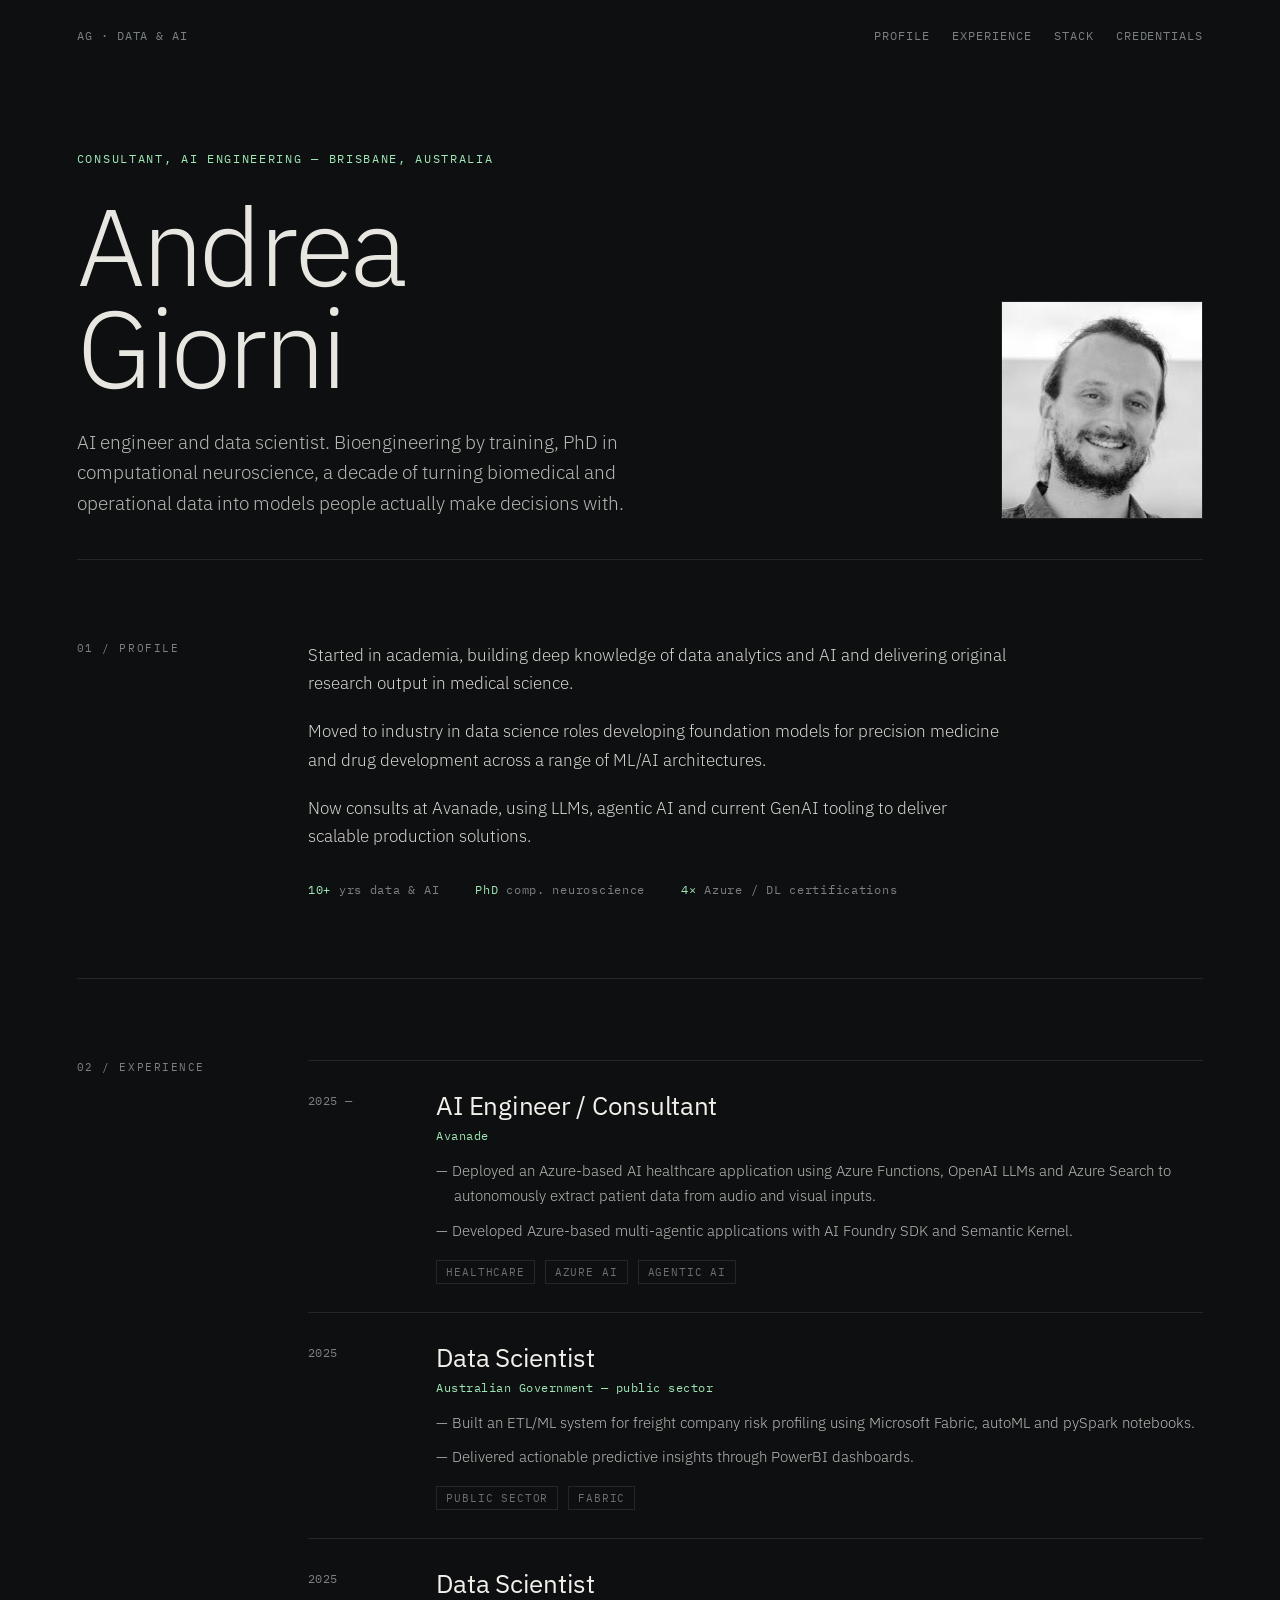
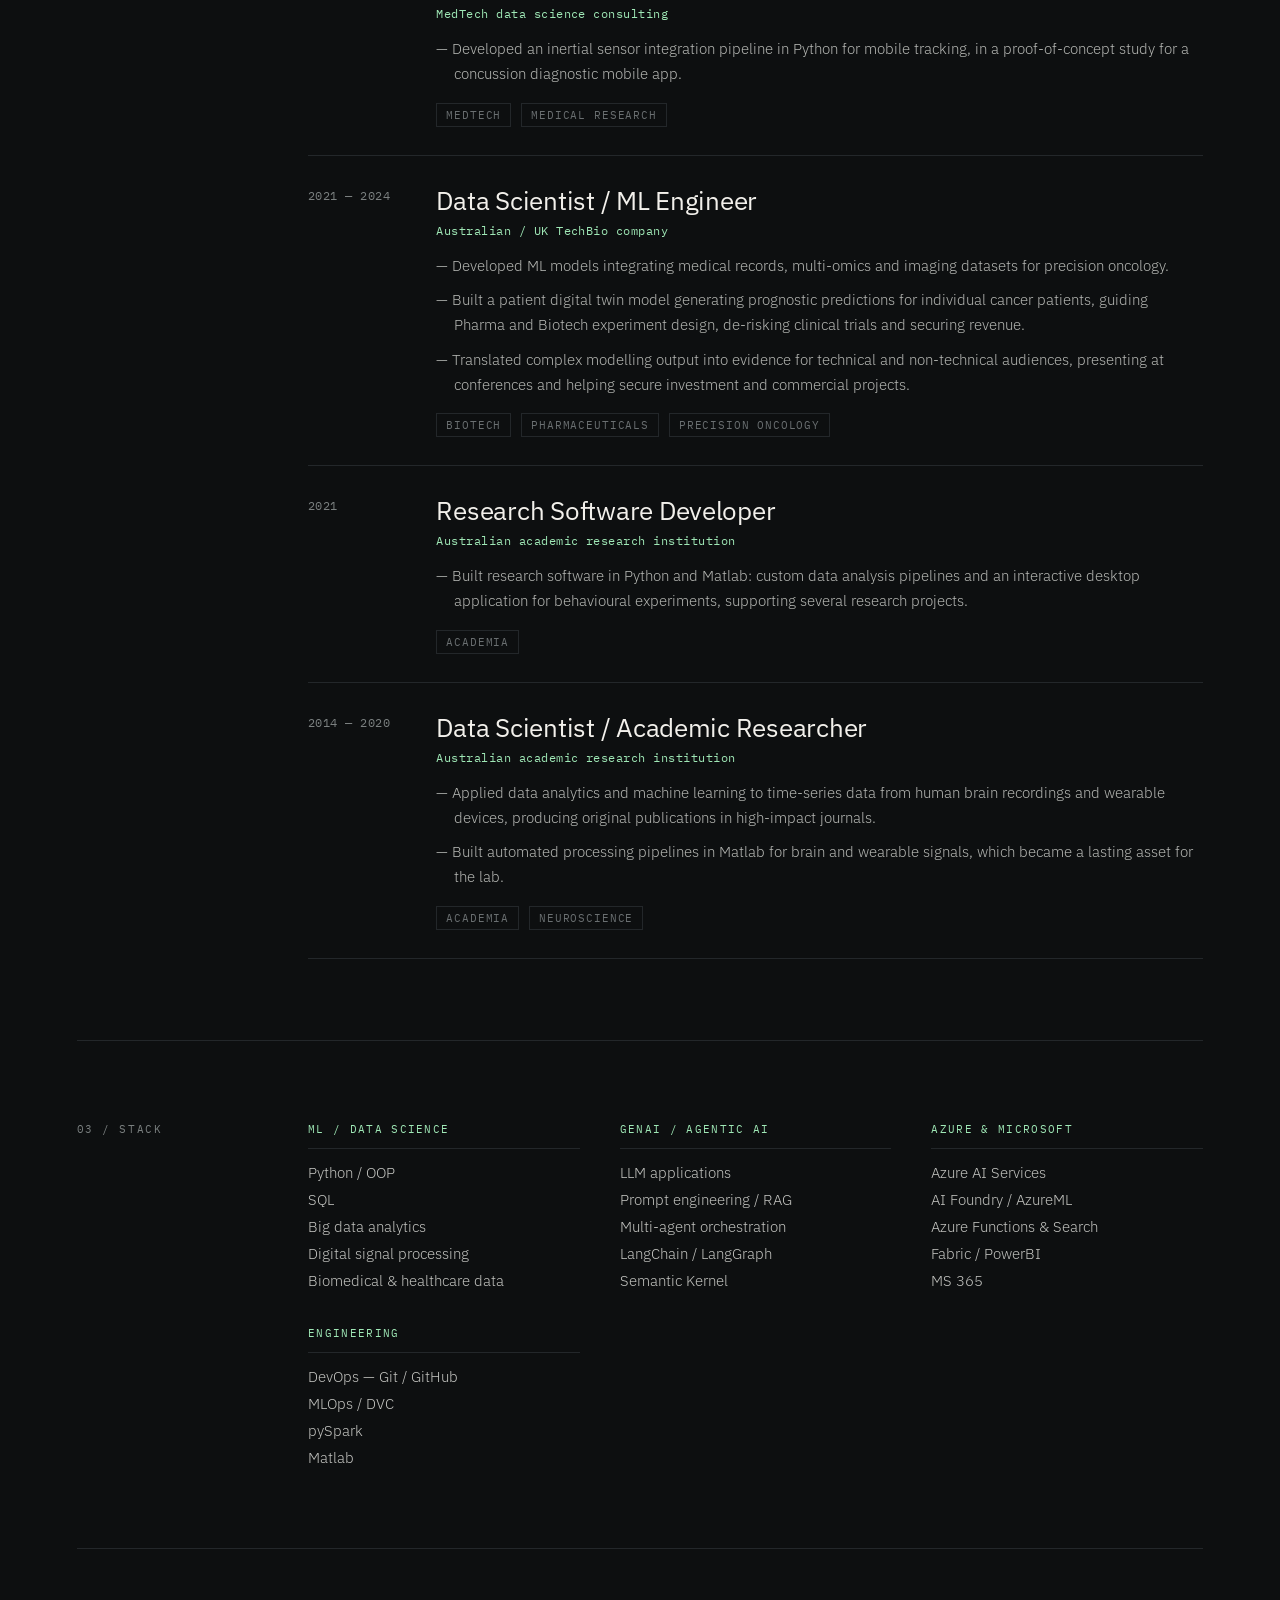
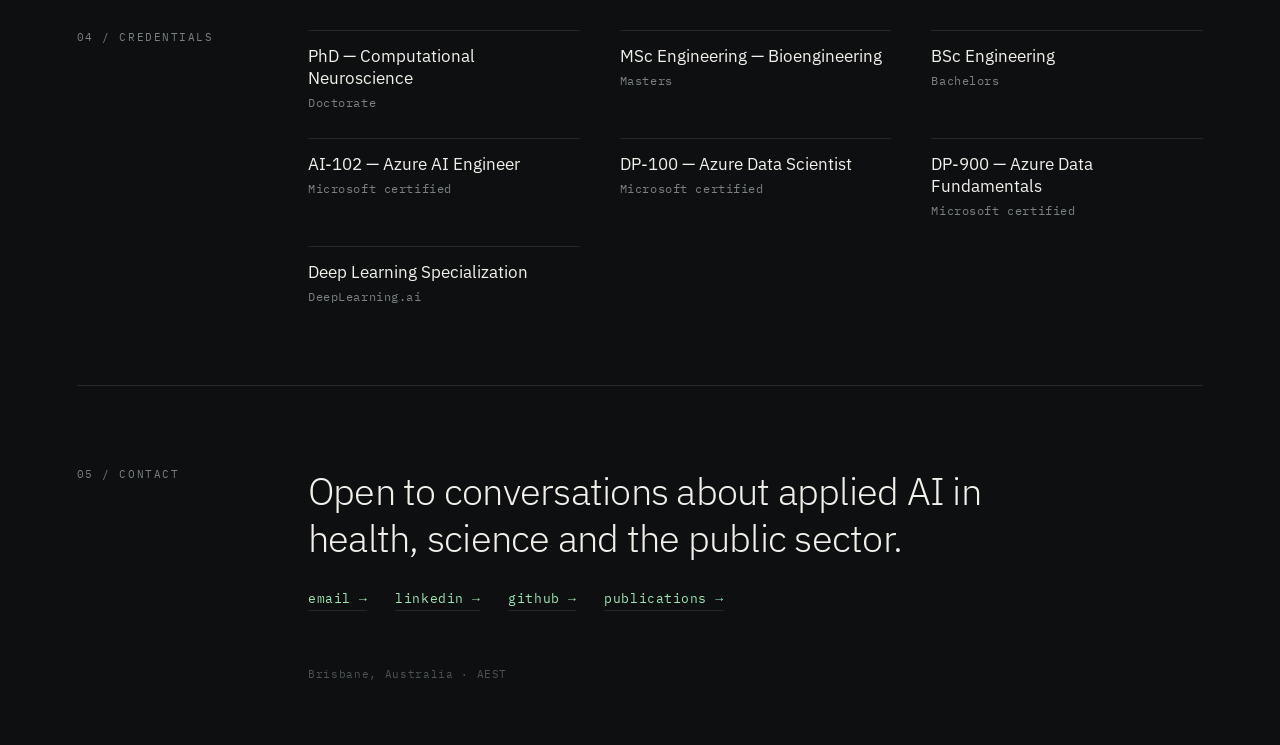
==== index.html @ 95928ea1 "Add html initial page" ====
<!DOCTYPE html>
<html>
<head>
  <meta charset="utf-8">
  <title>Andrea Giorni — AI Engineer &amp; Data Scientist</title>
  <style>
    * { margin: 0; padding: 0; box-sizing: border-box; }
    body { background: #faf9f5; display: flex; align-items: center; justify-content: center; min-height: 100vh; font-family: -apple-system, BlinkMacSystemFont, sans-serif; }
    #__bundler_loading { position: fixed; bottom: 20px; right: 20px; font: 13px/1.4 -apple-system, BlinkMacSystemFont, sans-serif; color: #666; background: #fff; padding: 8px 14px; border-radius: 8px; box-shadow: 0 1px 4px rgba(0,0,0,0.12); z-index: 10000; }
    #__bundler_thumbnail { position: fixed; inset: 0; width: 100%; height: 100%; display: flex; align-items: center; justify-content: center; background: #faf9f5; z-index: 9999; }
    #__bundler_thumbnail svg { width: 100%; height: 100%; object-fit: contain; }
    #__bundler_placeholder { color: #999; font-size: 14px; }
  </style>
  <noscript>
    <style>#__bundler_loading { display: none; }</style>
    <div style="position:fixed;bottom:12px;left:12px;font:13px/1.4 -apple-system,BlinkMacSystemFont,sans-serif;color:#999;background:rgba(255,255,255,0.9);padding:6px 12px;border-radius:6px;box-shadow:0 1px 4px rgba(0,0,0,0.08);z-index:10000;">
      This page requires JavaScript to display.
    </div>
  </noscript>
</head>
<body>
  <div id="__bundler_thumbnail"><svg xmlns="http://www.w3.org/2000/svg" sc-camel-view-box="0 0 100 100"><rect width="100" height="100" fill="#0d0f10"></rect><text x="50" y="60" font-family="monospace" font-size="30" fill="#9fe8b6" text-anchor="middle">AG</text></svg></div>
  <div id="__bundler_loading">Unpacking...</div>

  <script>
    
document.addEventListener('DOMContentLoaded', async function() {
  const loading = document.getElementById('__bundler_loading');
  function setStatus(msg) { if (loading) loading.textContent = msg; }

  const FONT_MIME = /^(font[/]|application[/](x-)?font-|application[/]vnd\.ms-fontobject)/i;
  const MIME_TOKEN = /^[\w.+-]+[/][\w.+-]+$/;
  function toBase64(bytes) {
    let bin = '';
    for (let i = 0; i < bytes.length; i += 0x8000) {
      bin += String.fromCharCode.apply(null, bytes.subarray(i, i + 0x8000));
    }
    return btoa(bin);
  }

  // Error sink persists across replaceWith since it's on window, not the DOM.
  window.addEventListener('error', function(e) {
    // Failed resource loads (CSP-blocked links, scripts, images) fire plain
    // events at the element — warn only; real JS errors carry message/error.
    if (!e.message && !e.error && e.target && e.target !== window) {
      console.warn('[bundle] resource failed to load:',
        e.target.tagName, String(e.target.src || e.target.href || ''));
      return;
    }
    var p = document.body || document.documentElement;
    var d = document.getElementById('__bundler_err') || p.appendChild(document.createElement('div'));
    d.id = '__bundler_err';
    d.style.cssText = 'position:fixed;bottom:12px;left:12px;right:12px;font:12px/1.4 ui-monospace,monospace;background:#2a1215;color:#ff8a80;padding:10px 14px;border-radius:8px;border:1px solid #5c2b2e;z-index:99999;white-space:pre-wrap;max-height:40vh;overflow:auto';
    d.textContent = (d.textContent ? d.textContent + String.fromCharCode(10) : '') +
      '[bundle] ' + (e.message || e.type) +
      (e.filename ? ' (' + e.filename.slice(0, 60) + ':' + e.lineno + ')' : '');
  }, true);

  try {
    const manifestEl = document.querySelector('script[type="__bundler/manifest"]');
    const templateEl = document.querySelector('script[type="__bundler/template"]');
    if (!manifestEl || !templateEl) {
      setStatus('Error: missing bundle data');
      console.error('[bundler] Missing script tags — manifestEl:', !!manifestEl, 'templateEl:', !!templateEl);
      return;
    }

    const manifest = JSON.parse(manifestEl.textContent);
    let template = JSON.parse(templateEl.textContent);

    // Nested page bundles (iframe targets). Each ships ONCE, in the ROOT
    // document's manifest; frame srcs carry an about:blank#<uuid> marker
    // instead of a substitutable uuid. Every document mints the blobs for
    // its OWN frames — from local text at the root, or text obtained from
    // its DIRECT parent over the relay protocol below — so each frame
    // navigation stays same-origin with its initiator and a deduped page
    // loads at any depth on any host, including a file:// download's
    // opaque origins (where a blob minted by one document cannot be
    // navigated to by another).
    const pageOrderEl = document.querySelector('script[type="__bundler/page_order"]');
    const pageOrder = pageOrderEl ? JSON.parse(pageOrderEl.textContent) : [];
    const pageSet = new Set(pageOrder);
    const pageTexts = {};

    // ── Nested-page text protocol (parent-chain relay) ──
    // Page bundles ship once, in the ROOT document's manifest. Every
    // document mints the blobs for its OWN frames, obtaining page text
    // through a strict parent-chain relay: a document only ever SENDS to
    // its direct parent (which, for every document the publisher's own
    // runtime minted, is another publisher document) and only ACCEPTS
    // text from that direct parent; requests from below are honored only
    // for the document's own child frames, and the ROOT never sends
    // upward at all. That last rule is load-bearing: the artifact host's
    // frame-ancestors allows claude.ai (and friends) to frame an
    // artifact, so window.top can be a FOREIGN document — a top-addressed
    // protocol would hand page uuids to that ancestor and accept forged
    // "page text" from it, minting attacker HTML as an artifact-origin
    // blob document. The chain never touches the ancestor: requests stop
    // at the root, replies are origin-addressed per hop (never '*' when
    // an origin exists), and both directions are origin-gated (on https
    // a foreign sender's origin can never equal this document's; in
    // opaque contexts — file:// — everything serializes as 'null', where
    // an embedded EXTERNAL frame still fails the gate by carrying its
    // own real origin, and a sandboxed child of such a frame is excluded
    // by the own-child-frames check plus uuid unguessability). Shape is
    // deny-by-default: one request form, one reply form, no error
    // replies.
    // window.origin is the SERIALIZED SECURITY origin ('null' in opaque
    // contexts such as a sandboxed preview iframe) — location.origin is
    // computed from the URL and stays 'https://…' even when the document
    // is sandboxed, which would misgate every opaque chain.
    const OWN_TARGET = /^https?:[/][/]/.test(window.origin || '')
      ? window.origin
      : '*';
    function trustedOrigin(e) {
      if (e.origin === window.origin) return true; // https chains; opaque==opaque
      // file:// trees: Chrome serializes the file document's origin as
      // 'file://' while the blob: documents it mints serialize as 'null',
      // so the two legitimate shapes can never string-match — accept the
      // pair in both directions. https origins never serialize as either,
      // and sender identity (own child frame / direct parent) is checked
      // separately.
      return (
        (e.origin === 'null' &&
          (window.origin === 'file://' ||
            window.location.protocol === 'file:')) ||
        (/^file:/.test(e.origin) && window.origin === 'null')
      );
    }
    // Non-empty only in the root document (nested bundles ship an empty
    // island), so it doubles as the root marker: the root answers from
    // local text and treats a miss as authoritative — never relaying to
    // its (possibly foreign) parent.
    const isPageRoot = pageOrder.length > 0;
    const blobUrls = {};
    const resourceBlobs = {};
    const UUID_SHAPE = /^[0-9a-f]{8}-[0-9a-f]{4}-[0-9a-f]{4}-[0-9a-f]{4}-[0-9a-f]{12}$/;
    const pendingFrames = {}; // uuid -> [{el, frag}] awaiting text for own frames
    const pendingRelays = {}; // uuid -> [childWindow] awaiting text to pass down
    function mountPage(el, frag, text) {
      const pageBlob = new Blob([text], { type: 'text/html' });
      const u = URL.createObjectURL(pageBlob);
      resourceBlobs[u] = pageBlob;
      el.src = u + frag;
    }
    function deliverPage(uuid, text) {
      const frames = pendingFrames[uuid];
      delete pendingFrames[uuid];
      if (frames) for (const f of frames) mountPage(f.el, f.frag, text);
      const relays = pendingRelays[uuid];
      delete pendingRelays[uuid];
      if (relays) {
        for (const cw of relays) {
          try { cw.postMessage({ __bundler_page: uuid, __bundler_text: text }, OWN_TARGET); } catch (err) { /* gone */ }
        }
      }
    }
    function ownFrameWindows() {
      const out = [];
      for (const f of Array.from(document.querySelectorAll('iframe'))) {
        try { if (f.contentWindow) out.push(f.contentWindow); } catch (err) { /* detached */ }
      }
      return out;
    }
    window.addEventListener('message', function (e) {
      const d = e.data;
      if (!d || typeof d !== 'object' || !e.source) return;
      // Origin gate first; the structural checks below (own-child-frames
      // for requests, direct-parent + solicited-uuid for replies, the
      // root's never-relay rule) are what hold in fully opaque chains
      // where origin strings can't discriminate — a sandboxed root's
      // FOREIGN wrapper still fails all three even though both serialize
      // as real-vs-'null' rather than matching.
      if (!trustedOrigin(e)) return;
      if (typeof d.__bundler_need === 'string' && UUID_SHAPE.test(d.__bundler_need)) {
        // Requests are honored only for this document's own child frames.
        if (ownFrameWindows().indexOf(e.source) < 0) return;
        const uuid = d.__bundler_need;
        const text = pageTexts[uuid];
        if (typeof text === 'string') {
          try { e.source.postMessage({ __bundler_page: uuid, __bundler_text: text }, OWN_TARGET); } catch (err) { /* gone */ }
          return;
        }
        if (isPageRoot || window.parent === window) return; // authoritative miss
        const waiting = pendingRelays[uuid];
        if (waiting) {
          if (waiting.indexOf(e.source) < 0) waiting.push(e.source);
          return;
        }
        // Never-answered uuids would otherwise accumulate forever under a
        // request spray; past the cap (far above any real page count) new
        // relays are dropped rather than remembered.
        if (Object.keys(pendingRelays).length >= 128) return;
        pendingRelays[uuid] = [e.source];
        window.parent.postMessage({ __bundler_need: uuid }, OWN_TARGET);
      } else if (
        typeof d.__bundler_page === 'string' &&
        UUID_SHAPE.test(d.__bundler_page) &&
        typeof d.__bundler_text === 'string'
      ) {
        // The shape test is load-bearing beyond tidiness: the solicited
        // check below uses the in operator, which matches prototype keys
        // ('__proto__', 'constructor') — an unshaped key would reach
        // deliverPage and throw, painting the error banner.
        // Text is accepted only from the direct parent — the document
        // that minted this one.
        if (e.source !== window.parent || window.parent === window) return;
        if (!(d.__bundler_page in pendingFrames) && !(d.__bundler_page in pendingRelays)) return;
        deliverPage(d.__bundler_page, d.__bundler_text);
      }
    });

    const uuids = Object.keys(manifest);
    setStatus('Unpacking ' + uuids.length + ' assets...');

    await Promise.all(uuids.map(async (uuid) => {
      const entry = manifest[uuid];
      try {
        const binaryStr = atob(entry.data);
        const bytes = new Uint8Array(binaryStr.length);
        for (let i = 0; i < binaryStr.length; i++) bytes[i] = binaryStr.charCodeAt(i);

        let finalBytes = bytes;
        if (entry.compressed) {
          if (typeof DecompressionStream !== 'undefined') {
            const ds = new DecompressionStream('gzip');
            const writer = ds.writable.getWriter();
            const reader = ds.readable.getReader();
            writer.write(bytes);
            writer.close();
            const chunks = [];
            let totalLen = 0;
            while (true) {
              const { done, value } = await reader.read();
              if (done) break;
              chunks.push(value);
              totalLen += value.length;
            }
            finalBytes = new Uint8Array(totalLen);
            let offset = 0;
            for (const chunk of chunks) { finalBytes.set(chunk, offset); offset += chunk.length; }
          } else {
            console.warn('DecompressionStream not available, asset ' + uuid + ' may not render');
          }
        }

        if (pageSet.has(uuid)) {
          pageTexts[uuid] = new TextDecoder().decode(finalBytes);
          return;
        }
        if (FONT_MIME.test(entry.mime) && MIME_TOKEN.test(entry.mime)) {
          // Strict artifact hosts allow font-src data: but not blob:.
          blobUrls[uuid] = 'data:' + entry.mime + ';base64,' +
            (entry.compressed ? toBase64(finalBytes) : entry.data);
        } else {
          const blob = new Blob([finalBytes], { type: entry.mime });
          blobUrls[uuid] = URL.createObjectURL(blob);
          resourceBlobs[blobUrls[uuid]] = blob;
        }
      } catch (err) {
        console.error('Failed to decode asset ' + uuid + ':', err);
        const blob = new Blob([], { type: entry.mime });
        blobUrls[uuid] = URL.createObjectURL(blob);
        resourceBlobs[blobUrls[uuid]] = blob;
      }
    }));

    const extResEl = document.querySelector('script[type="__bundler/ext_resources"]');
    const extResources = extResEl ? JSON.parse(extResEl.textContent) : [];
    const resourceMap = {};
    for (const entry of extResources) {
      if (blobUrls[entry.uuid]) resourceMap[entry.id] = blobUrls[entry.uuid];
    }

    // Artifact-host CSP (connect-src 'self') refuses fetch() of blob: URLs —
    // consumers read these Blobs directly. Survives the swap like the error sink.
    window.__resourceBlobs = resourceBlobs;

    setStatus('Rendering...');
    // Page uuids have no blob here — they ride inside about:blank#<uuid>
    // frame markers the pass below resolves after the swap.
    for (const uuid of uuids) {
      if (pageSet.has(uuid)) continue;
      template = template.split(uuid).join(blobUrls[uuid]);
    }

    // Strip integrity + crossorigin — blob URLs from a file:// document inherit
    // a null origin, so crossorigin forces a CORS fetch that SRI then rejects.
    // The manifest bytes are ours; SRI protects against CDN compromise, not this.
    template = template.replace(/\s+integrity="[^"]*"/gi, '').replace(/\s+crossorigin="[^"]*"/gi, '');

    const resourceScript = '<script>window.__resources = ' +
      JSON.stringify(resourceMap).replace(/<\//g, '<\\/') +
      ';</' + 'script>';
    // Inject after <head> so the DOCTYPE stays first; prepending the script
    // would push the parser into quirks mode. DOMParser always emits a <head>
    // (synthesizing one if the source HTML omitted it) but may carry
    // attributes through, so match the full opening tag. slice() rather than
    // replace() keeps us clear of $-pattern substitution in resourceScript.
    const headOpen = template.match(/<head[^>]*>/i);
    if (headOpen) {
      const i = headOpen.index + headOpen[0].length;
      template = template.slice(0, i) + resourceScript + template.slice(i);
    }

    // Parse the template and swap the root element. Scripts inserted via
    // DOMParser/replaceWith are inert per spec — re-create each with
    // createElement so they execute, awaiting onload for src scripts to
    // preserve ordering (React before ReactDOM before Babel before text/babel).
    const doc = new DOMParser().parseFromString(template, 'text/html');
    document.documentElement.replaceWith(doc.documentElement);

    // Resolve page-frame markers: mint this document's own blob for each
    // framed page — from local text when this is the root, otherwise by
    // asking the direct parent over the relay protocol above. An
    // unanswered request leaves the frame on about:blank, the same
    // degraded state as a refused embed.
    {
      const MARKER = /^about:blank#([0-9a-f]{8}-[0-9a-f]{4}-[0-9a-f]{4}-[0-9a-f]{4}-[0-9a-f]{12})(#.*)?$/;
      const needed = [];
      for (const el of Array.from(document.querySelectorAll('iframe'))) {
        const m = MARKER.exec(el.getAttribute('src') || '');
        if (!m) continue;
        const text = pageTexts[m[1]];
        if (typeof text === 'string') {
          mountPage(el, m[2] || '', text);
        } else if (window.parent !== window && !isPageRoot) {
          const had = pendingFrames[m[1]];
          (pendingFrames[m[1]] = had || []).push({ el: el, frag: m[2] || '' });
          if (!had) needed.push(m[1]);
        }
      }
      for (const uuid of needed) {
        window.parent.postMessage({ __bundler_need: uuid }, OWN_TARGET);
      }
    }

    const dead = Array.from(document.scripts);
    for (const old of dead) {
      const s = document.createElement('script');
      for (const a of old.attributes) s.setAttribute(a.name, a.value);
      s.textContent = old.textContent;
      // text/babel scripts with a src: read and inline. transformScriptTags
      // does XHR against the src, but blob:null/ from a file:// origin is
      // silently dropped. Inlining makes it a plain inline babel script,
      // which transformScriptTags handles unconditionally.
      if ((s.type === 'text/babel' || s.type === 'text/jsx') && s.src) {
        const pre = resourceBlobs[s.src.split('#')[0]];
        s.textContent = pre ? await pre.text() : await (await fetch(s.src)).text();
        s.removeAttribute('src');
      }
      const p = s.src ? new Promise(function(r) { s.onload = s.onerror = r; }) : null;
      old.replaceWith(s);
      if (p) await p;
    }
    // Babel standalone auto-transforms type=text/babel on DOMContentLoaded,
    // which fired before we swapped the document. Trigger manually if present.
    if (window.Babel && typeof window.Babel.transformScriptTags === 'function') {
      window.Babel.transformScriptTags();
    }
  } catch (err) {
    setStatus('Error unpacking: ' + err.message);
    console.error('Bundle unpack error:', err);
  }
});

  </script>

  <script type="__bundler/manifest">
{"61c9f91c-9402-418f-a288-50f5e4e2966d":{"mime":"image/png","compressed":false,"data":"/9j/4AAQSkZJRgABAQEAlgCWAAD/2wBDAAgGBgcGBQgHBwcJCQgKDBQNDAsLDBkSEw8UHRofHh0aHBwgJC4nICIsIxwcKDcpLDAxNDQ0Hyc5PTgyPC4zNDL/2wBDAQkJCQwLDBgNDRgyIRwhMjIyMjIyMjIyMjIyMjIyMjIyMjIyMjIyMjIyMjIyMjIyMjIyMjIyMjIyMjIyMjIyMjL/wAARCADXAOIDASIAAhEBAxEB/8QAHwAAAQUBAQEBAQEAAAAAAAAAAAECAwQFBgcICQoL/[base64]/8QAHwEAAwEBAQEBAQEBAQAAAAAAAAECAwQFBgcICQoL/[base64]/9oADAMBAAIRAxEAPwD2qiilrUyFFPFMFOFIB+aM02jNIY/[base64]/AIxEcRSzutuThm2gY+mRXB6jq2r6lMWZHPOFQNkfgAc1nTafq1ypZ4ZAhzw3HP8AnHUVyyxC2R308I1q9SXVvGOsfOq30vlk5Vtx3Zz09+38qxbjxVqInDSXUu9FG1gcEf57+p571Yl0DUXJcx8Dnb1zWNfaLcQuQxxznAyTn/636Vh7VN7nR7KSWiOm0vxpqNrukN27ll+fd1Iz0+v416VpnjnzreHZE85c7D5TZYP6Fe3c8ntxXgluki/KxIQ9R26cZ49K0LbVJonbZIVjYYYA4znIzt796uNRxZnOmpLU+kNK8R29+AVjmCr8rMU4z1zXQIwZdwOQa8K8PeOiPscFyoxGU3SI/[base64]/h3UNRuZbvVp9okJLAcufx7dM4961tLsRG/wBtuiJLp8c4GB+VaMsuFyawq1L77HoUKPL6lCDTbO1GIYQB3J60siREldg/KnqxwTnkmoZDzkV5NaXu6HrU466jHhjcY2jH0rKu9Etpxygx6YrV5I5phJ9a4nJnUoo4vUPCyyKTEuOeAOMf41x1/o1xayZKMNp5x0IP+f1r2F1zVWXToJsbo1OPUVrSxUobmdTDQn5HjUMrwRlOjFsgAdOOePfj8q3/AA/4rbRLx3NvBKuPmDopDL29wa7a58L6fdKwkhySOvpXFa54NvLIGWDMsI6gLkgf1r0KOKhJ9mefWwk4ruj2Hw5450vUVVvMS3ZwCyu4256cHt9P/r120bh1DKQR7V8iQXNzayxxqwQowYKBkgjH+Ar3r4c+J5tU01YbhxJJEMOQpH5D2444wCK9KMm9GeTUppK8T0WlFNU5GadVGIuaXdTaSgY4tSFqbSUxC7qKbiigB3mx/wB4UebH/eFc35sv980hml/vmr9mRznSean94Uean94VzHnS/wB80oml/vmn7MXtDpxIn94UvmJ/eFcyJpv75pfPm/56Gj2Y/aHTeYvqKTzF/vCubE8x/wCWhpJLqSJNzSEUvZjU7l7XNXi020lnLElVwAozz/n9M15lazT3+oG5uH3Sty2W3c59f09Kj8W6+89wIGk2IpwoDcnj/[base64]/JuByASMsARj39fbGa9YvLaLULGa1mXdHIpU/Q141otjNoXxGktyp85SGifHVgR82PQ4J+ma9yjK2h4deN9T6ZjYBtoPynke3qKmyPUVzqXUrokivwwyPoaU3k4/iFdvIzyuex0OR60ZHrXO/brj+8KPt9x6in7Ni9ojosik49a577fcf3hS/b5/UUezY/aI6Diiue/[base64]/lXTo/z9Mn1rE1Qi58TadECcncOOoBGOPzr0KL1R5tdaM7SxUiwgzj7g/KpitShQqhQOAMCkIr1keE9WQ7KDHUuKXFO5NiAx00pVgimkU7isQ7T6UVLtop3FYiApwFFKKRQAU4UlFAx4p2ajBpaVguZWvymK3icDcVcED3rwXxFqM19eSSGbeGbLlTwQTwB/n8K+gNTkgCqkoJJBwMceleM+LfCLWjm9skLW5+8obJXPA9z1965KlSPPy3PRpUJ+y57GF4Yt8XyKSCSehGc+1e62i7bVAc5xXkPgjSJrvV0lUMI4/vMV79sV7IqbUCjsKwq7nVQTURHYxjI5NUJm3f6wD65qa7kdFyuawLppJCGNvLPtORGpAH15Iz+Nckp3dkdsIWVy5I9ooDCXCvg4XkN+GDVH7LYzOzxOVYHbxkY9h/8AW5rK1LVdRtJYVGn2yQy7izyOxEYBH3jgAZzx9KradqtxqkE1x5IjSIAPNE+VB5OOQDxgZ69RRKE0rlxnBvlb1OxtIVjYYkY9OG6ZHH+Faitx1yBXM2OpCaJd5G4AYI5BHtW/BKGiJHb0qL6XKad7EisN5LDHNNaSMEk4AFU766FrEXYkdsVz7axLO5WNcj61Kdy2rHTC6hL4Eik+masKPMGAa4aexvrhhLBdsjZztLcVo6bf3lmypdHDDoAc7vWqSRnK7OkZfLcEnsa5SK5M3xBsUVs7HGAPoc11U1wk1p5yEe/scV5poV4JfiDbEEkedtyemcdP8+ldVFe+jgxD9x3PdOtGKRTxT69Q8QZikNSGmGgBpNNpTSVRItFJRQBHilAoFSKKGCG7aMVLikK0rjsRU4U7bRincVjn9XO6/VR1VAMfU1Xvra3aFIJwPm+6ucEkdSKuXcIGuFm6eVvH4H/E1l2qrd61JNISwU7Uz27/AOFeLNv2kl3Z9VTS9hC2yivxJtH0u3sEKwoEUngVquucHvULMqysoJzxkZ9anU7kB7VtI44vUrTDIIxn8azpYzu3LgEevStsoCOlUrmEAHHfjiuWcWtUd1K0tDLM7JldhHbI71lX/mPuVYgQR3HFbbxN/e470wWyMRuQNz1Y5rPnctDoVPl1Rz1na7lYxxsoY5LAnHvgV09sjRwZIxk5NSw2sakb1GevTHNWGQCPgYHpTlB8rJ5lexzXiIM1gCD/AB1w8wvoopJrfeZkACwkFt2SM/dOP/1V6XfWomswpGQzGuUm0ya1uA0LZGc4z1H+NTTbilcKkebZmHY+I78XcVtLb+bM4OEgY7lABJyjZGcDpnPaujt7yG+jicOjiT5UceuOVIPQ9ePb8A9XLkFgVlHP3cH86INGiilElshUudzrk4JHQ49R7VtKUHqlY51GcdG7mpLIbPQL2ck7Y4iw/AV5R4Xun/4Sq1nClz9oVmA6nDAn+teo+Ji8Hgu7z8rsuOPrXH/DXw/JNfnUJQBBGSoyeS3/ANYd+ldmGjc83Fzse4xNlR6YqUHioIUCxqB0AwKmFegeRcdmmmiigBKTFLSUAJiiiimIYOtPFRg08GhgiQUtMDUu6pKuOpKTNGaAM/U4g8e7O04K7sdBWLFpr2sayQTK8hO7LcCtu/farN2UCqM08CoYywUx/eXPQ9a8/FU0pe0Pby+vJw9kVmlSS9KbvnXDevXP5d6uxcJj3rGslWW6kuUckPgfp1H5e9ajSLF8pbJY4zms29LmlrOxbEg59KhdgRg+tV/MILHPfArOvdVjibyxKiseAN3JrGVQ6KcbFyaSJTyeen0pFdCAUXOe9ZFvcxTyE79xU8kn+VWn1GK3lWMH95nj64J/kDWaV2dLkrWTNRVlBDGOnySfKQQR7Gsg6pqRlie3FtcQn7yElWIPQq2SD+X41d/tKOWKOQAFZAGBPpWkk+UyW9x0pBg29wT0PWs4xpJnaQw9PSpRqdsJjGZI+nIrKF0YL53jOYnkPU+9YTTsjanuy+ltub7oNXobTYBj/wCvUdu4f5j3HAq4X+UYPSnTj1IrS6GV4ns3vPD8sEa5dyFA/T/69WfBmjPp+mKgYmPoCe57ke2anu8Tp9mH+sddwH44/wAa6SGFYIEiUYVFAAr0sKm5eSPGxklGn5v8hQMCnUUV6B5AUlLSUhgTTSadikIpiG5opdtFAEQp4oApwFFwsJRTqSgBKWkpGb5aAKdyN5/4ECfpms5EczX8igZLDHvxWoy5U+rcn6VTV1iSWXj5mwcnrjis+tzdfDY5zTHe31CWOabeJP3vIwOR2HoMf/rxWhIf3wctlQeD9feucm1K30/XLhCxwmWdVTqSScn8D/KtW1uYbyO3mR/lTccZx6jp7c9a82omezTauXGu4obN5nY7EBJPUmvMr+W8vLuS4lDIIvmwOCqjpnuPfrXo5ijlxGy/IBgAjsQR+v6c1kRaK/8AaErySiRSAoHpxzx9a5W+XU6uXm0MDSlhMypb6gkrY4ZHBUnqTjPXp+nFS6xcapBG8hiXLuUUjOT3zn06nH+FaB8LnSr46jpcKOjsGkgYYCnnJU/8CP8A9brV2zvLG4ENtf2ktnO0RLhs7A3QAuOD0JHP68VrvqhaxWq+45ax1m/sg1zcqypnqwwG9sE9T7e3rWrP4ljXAkjdWKggHnINdUNDspYYbm3uFnY4KlgGQA9SP59ao6roCunnG4gVYEZ9xi9B3OfrTdyYzhbSRwj6vJHeO7B2iBD435A+YcDj0H61sQ6tCZEWRjmTIIPGPp/jWb4ne30EwPJHFMPM2iMcHoPm44OPQ4+tU4ktrlFu4ywxwPMUhSCMdfQetTJXV2OM2naLuej28u1V+bggYrQhYyYA7965nR5mbSl81s7BjK/561v2dwvIBOemKzprWxdaV1dFnSJEvtbdyvyxjC57gdK6oms/TrNIgJ8LvK7cgdqvE16+Fg4w97dng46rGdS0NkrC5opKK6TiFooopDFooooASilooAizRmmbqM07E3H5pM03NOFACimSL8vvUgFRTHCfjSZSK87kZ29qyLmfymjSTLbnAUheM571dvXONqtz1NYNzeQyaja2se4ys4ZmxnaBng/[base64]/ABNWNI/ckoF2yIS4BAywXt+Of5VnLPH5xUlFVuu5cEk9evBxx2rofCzrqkV7feWzIyCONtpAwSQcHv8Adz+Irtw1Pmkedi63JE7S0ONyds5H48/1qziobZMIh/2QKsYr1TwnuAFGKXFLQA3FGKWigBKKWkzSAKKTNFMCqKWkFOqzMUU4U0U6kykOzVa6DMjKP7tT5qN+QamxSZy+tXMlsjOikjG0qB0964vw8l1P49DzK4CxPKQ4xgY24x9SK7a7gaW5nlO4hCR/u46fyP5isbQYGfxBLO3LJa7GOP7z/wD2JrlrLqehQa2JfFFr9stHjGBIgyG6DB65PbrXj+pW4tGuUQ70U87hnuMg59CfzBr2zVG2q24ZXnC5xk/Xt+HvxXm3iW3EqgpCRGSoLAHrkdV7nnGevT1Fc1OVnY660LxucUJSGI24UZXd0ye/9a3dI1l7K8ULKpVCQcgkccA+4/x9qyZIkZ4tmWYqCPlPXqMnP09KqeasM27HCn7oz0/ziuhpSRxqTg7nrWn+IJblVAkVAc5VR35459zxx2rpLbVlkxn/AFbICpfgn6j6c14dbazPa7VUBwMkcZ5OOPccVsr4rcKJcsHYgSBTgNzk4/z3rjqYd9D0aWLja0j157mBIl83aD1yfyz7dRzWY2pCO5SOZlUOSMAgEEH1z6YOK4CTxhJLCRGwLjHAGOPx/Cqdx4hku02NJ8qchm4zx3/yOay+rt7o3+twWzPQdX1uG2gMajJYDccHgH36d/WvPEvRJNFNB8ojkIYZ4GeQcc+/T0qhqOsSPKI0Z34BwW6ccg0yxhutSvPs9tEXeUgqAMADoCR9P51vRw/KtTjr4nnlp0OjsjPrmtDS7QoWmwZJAQNqg56jIzzj0/[base64]/FLWJL27a5EXkzghQIuE4wOK9C8EXUl/pUt3M8Ts8gXdGeOAOPbGcV5F4m01tN1vy7eMtHctuiVR3J5UD6n9RXs/[base64]/Naqo+pg6K6HiU1lc2rqk0RVtucsMY5PJ446H8s1FMqqgLLgg8gEZz9PpXrj+E7dgQtnCWY4ZpMkY74GePT8B6Vm33hQTs4uYST8rZVgBxx7dc+34VSrdzN4bTQ8sQSBC/IHTcT3/wD1YpfM27CpIyNrDqODnA9uldLrenRWkQSFQQAWwWGUBAxkA9vXvioLe1Z43gWJAUQMV7Mp6nJOOpB6+taKomrmLotOxiJ8zn5c7hgbuBXrPgbR4IrXzxgzkjcN2efp/[base64]/niuV1r4gMzrZaY3lMxw0u4ZUfXtQ7IShJs9NvNRW0tzJ1Y8KPU1w+pXBlJkZuD/Fnrx/8ArrPs9Xl1LSo5JbmSXa+HMjcgfKcDPtk/n7YZc3bXWMLtjXhBj73vWkY2HsMu4Y5QsvBmjO5WOOP8M9K7TQ79biyTJ56YrhBNuz94p7f/AF6vaZfGymzufy2OfmHSvPxtB/xI/M9PA1017OXyPRg3HXNIQO/FUbO8WVAQf1q7nIrzD0rWGkfLTCqnI4z+tSsN2D1xyKbx9RQBCVB9/rVC7tA7528EHIzwTxj+taTjioHBOcVDNInMT+HIp5PmyqHqoOR9ee/v7mr9ppNtbp5ccSrGPuqB0rRZecU9VxUtjsr3IUgSPOxQv0FcL421ufTPFmjNayFJbeJpQR/tHH/sprvpHVFYmvJ/FAOqeLnZT/q7ZV5PA+YnmtMM/wB6jHFL90e26JrUOtabHcxHDYG9P7p/wrR314v4L1yXS7gBt3k8K6Ac49fwr1mO6SaMPG4ZT0INe7D3kfO1o8j8i9vpN9VPOo86r5THmLe+lD1TEvvThJRygpFvfRvqr5lHm+9LlHzFrfRvqoZqXzhRyhzFnfRVbzKKVh3OAvLyGeTy127UBJ4IAHsKzZ7v/R8xKxRAJGJOPl6+9FFaRZ0uKuii1w5uWi4fYjF2YDLHmuXjt5Jr5pp5iOScKP8APtRRSmtUKD0ZuaNJGl1PabWZGjDsSeWIbGPx3/[base64]/MGunn1q90VLPUbMqYZn8m4hboxCkqR74BGfYUUV6ybWqPKaTVmdNaeKFuYg5hwdhcqD2GM8/iK2LS9ivYvMiJx3BGMUUVtCbbszmr0YKLaRPuINSK9FFbM4h5bimM2KKKRREzHsaVXPeiihsnqSbqKKKks//9k="},"c7133e6f-8c80-42aa-a904-35367d88fa4e":{"mime":"text/javascript","compressed":true,"data":"H4sIAAAAAAAACt1963rcNpLo/zwFxPHYpNRNXWI7ScttjS3JjhPJ8khyMrOSRmKT6G5KbJIm2LpE7u/bh9gn3Cc5XxXuIFuXJLPn7Jn91lGDQKFQKBQKVYXC8jJ5v/1xe//N4fYWGVbFhCRxt5rmdTqhy6yKlxfDmpH//s//IklB8qImNEnrkOzTwTTNEnKV1mNyFidGK/L0KRlMc1JNc4KVzsJvvCmjhNVVGtfe+je+H5D+a3L7DSGXUUVOTxM6/FQVJemTvcE5jeswocM0p1BGq/pm3az4sagmUSaq+8XgvEMu6E2HXEbZlCLcC3pD0pwUg3OyoYEbVW8JzacTWkWDjPZIXU1ph8RFPkxHU6vsqkpr8zd2QWYB6QHwowt6c0L6vFSjWE4HWRq/S2mWzEPQGQevU9+UtBgi8gv9PvHYzWRQZB7ZwKIl4nmkZwJa/+YbQpaXCcxRRaO4Dmv2DSHDaR7XaZGTEa33odgPkNAERshqsk/65CrNk+IqxM/[base64]/UdZUOpjX1PYSPULyAbGwgktjEJv2tAFPTSZlFNe2RJA7TPKfVj4e7Ox3x9Zz19Kg21J9hTa/rzSKvaV6Tr1/5wvA82YqPQf3AkeCvWYMdxbwc0uvaZ5UzJ0VJ892ojoExll/BTPgbvWN29K/XJ4vBxuvlkF7TGJsZ86MazZ2mOCsYJX3glTCLWP0hT+j13tD3Xi1DH6/N6RZ1+33SXYWR8t+vNGphCq3n9iXJK7pjWRpT32lMljS4o5WTMKP5qB53eF8WeyQFcCmsv6293U9AusoPQqThu6qYHNRVmo+AIB3iwRQtj+tJZnPY/2Ye/R/mSjWaKrqSjIkshr8ljhxuD8egaMJ/csiEZLTmIBP+u65u1Nh4OemTnw72PvKpxP54zRmJkf9l7Ud0OtP4ij6+fpU7nCjATa7A7d6Dr2+qKroJU4b/9XmlIPj9nYtVPDiXDJKYfCTZpw81wify59OnEkuruG/iumF/6zWWXUVZTfrkVqAzLCri8y8XpBhKFeeC3jDY+Y0xAr0ujlZOOG2eeAGCOro44WgeXZyYA3QpYsKFdoFYy2SDY+TQrIXzkvhjNMHF/Cmqx34Z1eM8mlCJIHISUpOXczZv4SpY3jQuEvp5/8NmMSmLHHa9spWtzMkaRCgay5CVWVr73rIXhGVR+gH2tF8UtWctUagfVrTMopj6y8dhEh+HIHSeLHeI5wXmJyjeEOU2tJmxeQ+KQqhRoBK8fXOwfbp5cED65Izv+SzuIsRxkSW0uh1E8cWoKqZ50ouLrKi6k/TaT3PCqtGgE0+riub1Jnwg3/+1U1dRzsoIygQhCBkUVUKr3mp5TViRpQm5B8yLlbvgdKsoSaest1Zerw+K6y5Lf0vzUU98HBTX68UlrYZZcdUbp0lCc077v13Qm2EVTSgjLO6ycZrT25W/[base64]/9AOLUqRD87jlohdyopuDf6pHNIf3jZMKsTcR0KRx1bssoSQDF5+U1+b68Xh8Wed1bXS2vl1fD52SadidFXrAyimlH/SUR4ux8Dy7fuYLlqqiS7qCi0UUP/+1CgUaxuSyTlJVZdNNLc+C47iAr4ov1qzSpx701Olkf03Q0rnurdOIKIYnnJa3qNI6ybpSlo7wH6lR3UNR1MVk3aMr58MWLjvz/8NtgvSFGsdZKB/4vfPFoKdkQABLAlNGqy1BfxTlvo8c0rygrskua3MIsdYfRJM1uenPmCKvgigm/f0Enj5qzuZvBgzlw1YVgU+jb8lpJIcGAK+Tb8loPe1ywGv8bMcmprnTWlbNilMZuNSXV6qLsAWtndFjjH7918XzSW1t9/t3z7799+fy79Ul03eUs9XIlHru4vSyvyeoKzKomwF8GKysraytiSv8yHA7F2ll70Nqx6fG8vF6/Gqc17WKlXlnR7lUVlW2SmA97eZHspjBgRj7tf/h4eAoqxc6Hj1ytSHMSlSVbvqID0JcuuqyORrRLr8uiAjWEHE/XVlafkwtKSzIo6rHAChqymzwmYPzITMtbRUdRmjMSccMbYTUtQ7K4zPf5CU3SiJRVmtdKV/tbGY0ouSWTqBqleY+shC/iybrQyghBkxjtEDSDkVvCZUGaszShPRJdFmmiK/8FMCmKuqP+Iq8Vm5BbImQAiaZ1oVstdsiiktnwZzSsaaUQJBxhvit3o+R8yuoeoddguiLdKzq4SOvu/CoKCjBFUhVld5hmNa16BGaJLKQTIHaUG8Duralgqh2gm1CQfaT7ww/MgmnUmFZ8syDhysoquwdeWlNevRsX07zukdU5YIdplnUnBcwGcMg9YEFCA5eBxaWa5jlshiZcFAapg+9KG7IzpbyfSdPnu887O6ef3ryXOrMHe29nUCQ3t1L6g0IgOG1lpthF/vFa8opZf4ZKujqiQD08pBSVaU7rkEzb1OCcApo8HGJIH76EbUcWPJ0ap4aNJ8tpWFNW+ywa0i08wPgSTmAc08yzDjF7AtvI5/0dQCiEs8nn/Q/YIZ5jBAaKgM7hWhNUHW+c45hCpXFuM/BlEk0TSQmveSZjdx/1mT5vWh0CKr4QOh1hGErEdNhWNGVhaLOBGvMgzvvzLFnc5tw3bLLWgVswBenfyR/[base64]/ooasPmwPhzSunVlX5JsOwL2C3wRU38/xZ06WyGqgmRDHErLpgIVRkvhsOjA+CungdmK1SmhGa+o0nCn27JCjE/VB8CEdRtOsZuY4d+mkmDOYxLDtEde+l+YCFzTK7dI6gh3gdhZY6PLal6TvVt4Ijy5ONkKB0brRBJj0Eg2DoHSRlYAk3DB4aYzSJVRiDtvpSlNBVB77+6i83YJvS9KkAz90y71LWlVpQhkfVeuyVj64vu3v04tNlonlBN0GJj/Zn+RiDSuaJ7Tyx77NuoGATDNGdft5lTvEWvti7HKRuAZBel1W2iD4YWv74+Hp/jZ4hP519Kb7H1H3t9MnJ+Kvle4Pp09OFpelPvTx8+7b7X1ZvbtxnCz5x+FxshRsPFm2lRp+YvQvo4x1SMMTBUiQPtEOliCsq3RiUnQB6qjdk3OI/gofwayMZmzfAys3FuHohJG4S1ZFhQAr4JGQ/VpF5a/jIqMIo2mOtzFHeNzLtNoh3dWghTvoF9InwzRPDotyh17SbPvLNMrS+ob3YCD9xRVJGSyYuT2udAj9IhxizgKv7mwoW5ElAFCUgiIaCLtKQTfy8au5kGOwYXn9ft/rGStVkAaw7fdJZaxPXn9hbv2F1vp3gLdqiyU7D7RR19Q1G/yx4Ck+Wpg/vUFgsxdvC2ESujn8aqs1jDJmVMOfbfVAO/FaVEK71jTnwSKJN5f/1Urk6r1gZVH543QyoFWD+4yl8bpP1mBJWHR65j0DGWiR7pkX3L22RO3GMmosnBY/j5gLPAro+WgeBloXrnEySmiJh5UVwzsF5SmWkZS8Ig7u6yRdWrK9VDiQVEmUgENdWpIchrK4UTHwzNWDTbpdW/8U2PX7sMM1GaT1nCT5zCLDfBHzu2nh0EH484mY1vRk3SBQzEd8hK7N+H46iSonZv1A1tdEUvUNOiFriiZ9s/2CwY4pqFknspI5DQAtJa8FHFG5a1RWbG4WL3hBABSo03xK7SlcsIVyKnertvoy1EIRkSyRNd3zBokh8qnfB2c6/9NraIO3hBsKSdoBSLM7OEXKkFnL7usuLGsLBoVd4BhO8HgjdQFzE4ZarUIIeCqeVjxYjIHgRn/1hqhEelh+BO2PVk5OdCNgRFEqmRC/XY3TjMK8WQx6xxoNrTnng5rIEfG5QhYJ3OHJ2W+rtPyv42RpOXCmf9JKAuwWSYD/[base64]/IF8IIiyYlYZMoywgroxyjYC8wGLbIR3gyZtOSTBGRq0HlieAHMWCPePgXnI8Cie/+m19Pf91/8wkOovhV+KRwbFV0JXxUIvhIhLDKb/hTfgLrrPEJfspPIHaMT/BTfhoWhdEZ/pSfKqO8koUmHAVkbAIXhXFUcpuz/CIKgAYzc/SfP4rxi6AXCFzezusqpSL8S5RTUSYpBpKr9P2jiw65PMHT/dFlh1ycWOTd/gVk365B3yKPszS+6BGvyDfhL4FvkcfjKB9R/gH/VF/SvJzW+OED/KXK2XQwSfmHA/xTfbmgN0lxleOnn+nNVnGVm9+mpfzyuTTLy4oyJj99gh/q66SYMqpg7sIvCyp+F3DxqwEZv9EcPSDy8zb8tGtkNLqkusYO/FQ1hkU85ai9g79U+SCbcqhvs6mGlxTTQUY1pbfwt0NvMK5d1xOaTznR+e9dmk9tvCaFidZuYWCF38ELrb+DXcP5LiaPfzbmTzj7FFU/8d8WXUUdQVlRw6Ct+K5wFDUsLEUdPQOikj0HopaeBVHLngdRK47ymGZmtU0scesp2ohaFnVkHUEfWcWg0KioVYdlPa04Yu+LWnWKpap+VrC2BjsFm9eiLqbxmNVRxXE4hJ8H8NOuQfNEf9/OE/uroj5+tmiP3w1qYQ2HVkkVjTQKW1U0sjGA7xIB+Gr2z7/JieVfzVmF73pK4bs9n/BdTRJ8tmZI+fs0em9kkY2jqikRVfVMbFUt5ZW0636QxZp+yo+opkCVAGRTnMO2jCF2/kbv6F+vvWcnX72jf3kni97XZ0f/enay+CxYVD7GD7uf9vYPTw+2d96dbu7sHWxz8xrs1vt0tH1dig37lX/d5T7Lr0ks/gp8jyyJ7paIFyy/Fvh6o9Qz5b9WF4Txzj9mgX8UdX87WQJbn2HwO1kM/GO22A+WR5ZFj2sgm6BmQOQx88HBKLU9aW+F0CQZoii2e6trGS7sn3YIKzskR68L2MXAjF6SJVOxWcLPOuQREV0edYgfY32vC6OPw7rYKa5gRTEKRzKweXEFo3EukmNg1MIe/oZTSQv2bbNjDqLukIgj8wqQqckSiWAqXr9alr+9155Gp72z5Vdjmk1o7R+zr6+D5VHaId4r8Bxj6ZNV7862x8u83jFbfC3aLqvGr5227dNoGAuEr6SiUdYhUZZG7MQI8W1oH1rfv4OKxGRnz3+1vBEAdaAPIJC/[base64]/gUNDyzuwg+07OlSee+mLsHq7i4YQIubBcwoFryxQG/MtaH3pCBQgom3tNYJNsPVoVs0XC8CPkcQqILBkpbdxKCVuompOM4awmw+0tyT3zX5ldgzFJZTxuMGQqPcGMXLQN7MDB6IQpqLWzBJMWmYZAGwXkpdbspd4I2QGlLBQW9dYzxRlUZdftXB/YTz7AWBMT3zJkhHdbjWGWtiYiCFFwgg/Cd4Uw1brbKAqUbDotJNYEd6V1RzGljoF7nXgrk6s/NbuRB1VeSwF17Qm6O1E3t34sVi3r4N3MkxVi2f9SO8dmuKZD7RJ23S5NZs37GZqKO5Vd2+AY3zx72Dw9ODw3/ubJ9+2t/7BOrw8iL52+npp8/726enZHFZGaSOuMoqA2ilCgths/LvCoLn5I+6kMdOj0dTy194jUD+wKha+YNH38lfIg5XwQNFflhUE9DTOAGUZBzjiY0jdgALysdlZctEMIT15S0r/C6EErq30eYvVQXRuieqLQjDor6kZTTXt7N4Yc9xGC5EWdZq9RRKyHTOlS1uKmpR6gCeu7vh+oF19Fg93JR3LjOE4wjkzCAaBAHgaYV9WKxn3SybmhfAYHg9Y9htusahCOVCJbdtN6vLzIjzc2OhZCSY3GKXlxdIXjA6GVW07JEkrWhcd/GSbxd66EaMpaMcGmP9usz0FWBD95bHD7071mX2UTvtfB0GWUeTEndkZ+ODbRH+ObwpObd8hJLtne1dEBof97a2TemL1VnzyqjYGjsyEAPQWFoKGuLDYJ4Y+Abh4cUS6JYFAk8Z/jgLAFIobv5YcV0YxM11h6sou8BQsYrmZn0xT2YrHvmC19m5IhTX18h6EhzXngZSexpgNR7Qg5XhgxwWBxaenkZ5XkDsF7jBrKmy42iweoPDLOy5ymSyl2isVBhNrBOOK186AMWPRdMg5OHZvj/go5DiITAF68HOh63t0w9bp7+82fm8rUJ3Vro/RN3hye33sycqXGdre/Pn0829j4f7ezun73b2fpW1fbjfMfzK4u6wqOA/sDVps8JXuREHDqw3n/+hQMjF8ZVfF/6KMuqrOnd+5f8JnLiglG3R+GIXIsAPo5FP1RkcXUlZCMGi2UetwKk7BG0xGDLUoNHMViRo5lyXjmWwcBeM7N1RVgyirMvioqTiKqUXNPpv5QAYjOIC2ipiyijlqjJEnWXzGMG/[base64]/MekyoGU3hdAgN9hZu0YNoqNrViHU5nS0aArEI68s0q6DA9ZVC25JLPIUcIJagSItxERHpEtJqCxq/4LHPjzcSqMCX4FeG+nFrWpnmBvEKyZp0r1iPVBInK89/TWaXnvrDaDAH5zhMcgY+sDj9opZVVRgokKnEeyL2rtQsnMRzbLBEe7x/ywRj+MXODg4gSSN0NdbXOOYeofZ6QHsU5hB/4X7mFkje/6AM55QAUCEgWfctjzVEfA7fmyuCsCruRKiUfD7kVEg2xcRwn4A5XTgMkf9vmVnjmjhEnaLhcaWzFG4xL0E5C3qu5fWWB8xpwgBIscvVeeaUsjUyE+X7Uc3Db8lPQJXbmAX+zlNmC/qpsnP9Ibh2V/[base64]/vEBC+/ri2uPuilaqYSThGZtjZT2avenL4Y5PRp15IHPqiH17auoymnyY5GhSfNOtclgnyr/rG5N+8jWV+PI0Qy5mQe+boSnp+ou34YH1hzveAUWNbQyjN0aF3GEvlFCjtcya4DI0BYv6LPIaAg1fO9IX7E9IdBRAw19+MUdi0hs2heLZnT7fH1dC4Z1d3nDjFFf13NN7KqC0AlAc7LrEy9oWS6OJby+rk3haBvuAd79hnvTbC8lFb1B6GPp52oTPeITCiAykz/DMDTM/qU8uNq60YKPbgA9vtKNamveAiiNnZNfsOkbF2zcSL8FMesqkcTH4squJeLspIUEwqk2gPdaTAmQRrGoumjNdGAYN3KcckI8iCHzOo1yIbJTSNwlrK88iopnJiBWZgJPk9aAfHuLbFtK7lkiHpnNPKeipYfZoYfEXcpOU2ADp2hOpySnl7SSk5XIi/B8A6YJiRihk7K+sZFzUGthcxfjdjq30fgB9BWZMBrElWMzCs2baRYDGmsiZb9EWZpIccv1IztJ1qXDOmo4d+3qKezql3Mx4EsAVQedsosXeoOiyGiUt93JsLoXBLyPaEApaUy7NOxonFLtotPaeS3pmaWsfk9BgpqG+oY5A6opu4WpGERMXCFuNImYaJDWdOKZbcCa/[base64]/MkqyyXR71WgWLq5ZY8uYyyB4gTdAS2yhOY1328en+/ULiMsmZj3rsEs6Ci6k18xNegJQvhAyTJA8XCJXett4oEU2OCVSwRf/qUtAqCSzGkBjDpmcNT6e9k7FZOMQanWcUmWDtntByGLAbJ52wXGFrB783MtaXb4plCDBiEozagzP9ugLKOt2WGtuNG11Z0h2XiBlfEHEa18hu0YWFVMOBx3lWg25lXfm7jXseLrt3muCCNAByYG+M427JT/jkLQQf0MHUtgHDjkmbA01OJaE+hbH7F2enxSbJaFaxGh3lPk29jnjtdLZ1AuXTlBmFZ/rX/eoT+a4OgTXs/[base64]/XN2/bVm14F/vPH1L1+fBDLt1BRHfs6uMXX0OfP+fxTskDCPhxB8SFRzsPxL6Av9P7gZXN+xF4wjptPzSAdzRXN11Z+soJNiAVi2kdHbjuBVYcoXP9MbjIswoD992ua937jLDz5XhdNdbOi/Q/zYM/vcmLPHNdhZ+ggM0BsYNSTToTu8/zbNE0wAqJeRbYLU9klzQYD50WgdWEolJFpq2a6msFMBkABrAFFBJGdFlGxf17TKo8zna8qfBh0y5ems2/KMXMoYB+KPuHemZT9v2fZ0wqdL4yorCiRlq3D2DeaQQ9ZnxpbxCCVDbxfApGIcvrWJiAHZOAuF1GgOolK2t/aG1vab4IGXJm1z2jlTkJ4JmqsnoTiSy7l5jxWACzpGZeDAttq8Xq6TU5n5vg54bN/vU4hscCBzSgyJQumzMU99c6xU0F332jAEWrK2ocYxrsBp3CGiisi8uMQTEVvM0wd6JyoB7SebTeUMc6byDciYEyXoyBmsyjMSY4wWalRRmpPbW7Sbrr0Eg6qwoE6KZJpRSFLISFRRbWGNRKo+Ak6Odch0SyKS4YWvDKp7c6aQP8XSnEelMI/lEjbOu76pQ+KhX86QcWfcmhnCA96N3031mnA6Gef/hmlSdzPmieM6sqhDyjGwT6kTDLQq/hrCLcyeOIKuG4JNm9l/5Lc0rPQlj9HMDfVbK2kY0e0UQopIvvIOUIMy6gglzDHuzNW47zkM2P6Rxkh1sBn5X3B6cNDXFgsINz2YY778v8XVPf1MyZ/I241D1K1NPfM49dDoB7ePB6A39jflIQu3Cv1z3plLyNKf6Y0RFake2MmFXQb/hHgBHzizeW8vwftlUMlOQfkmy3xv0XTMicwgiXG7RtEsaWjPZjXIXGJIRlNFAXnCe3eCafEK0Brpkxfffr9qYO2kJmJ2XiJs4Y/XyKtX5AV40sZrZInAHEbVZpHQN7WfBuSr3ByV7iK0tSVIEgO+7fEaef0aUp2EdSE0nm9fWl7+j9u/bO9jJBHEYPy8/c/trUbKDB7oKoLxQZOOKhqRAtM5kDqtMyqyVsC2dRkxkuIbFOQyTWhBommSFg9JhfFx7/BUpO842N7Z3jzcwxwfvbyo8bovBJK66T1OxGWwDvfWB3aG4dYYB4vD4CbmIYaR6FQUR2Zc7Yk4ozqBXb/3IMdT6u/l2Y1xaMGoWPPYAtp2y8Rg6IPAmKeDypx8qy0kDJQT0Do20JuD6XCYXkPmHI3TBvG+4p0Ge026J+G77sXMM+vBbZXmIc48cv3PHLLud8c98Ej1xwyNPfEUoJqIu1XTP2IVlHb/u2yC3EbQ3MBFfBk39qvLPJcOEAmFe1BMtWZM4wtM5/f0KZkfkQHAnRZg1QFly+A98iiVwL7xN3dTlMcE8Po5RZgv1QJzImPS33LvubyKSrx5W+VYrteOfOwsDMOHbr/2lqnvsuLrCzolEtdv4CSxAx9wJ4oYM+VcNUXxwDdiRQTrgUu/HqesQzzxmtr6XXUw7TwEBWjdZXlxkbyN4ouuyP5B6gLyDildQSm4HUirVEdZBicVfB5AYQi5suULB3N65vZ1jR4Uh3KB8f/i5Rdzh2a05qmOeebrDokHRgJ4AMChIvfrn+DvojWStNHcBD8sqph+xm/+g+BaDWxVQtBoK01QDCp4ze+i/SmYTD6Z0+pU/TXNss+QBqcBDWbscEzJMIvwbTXYv2HG1EuDnE0ZifAhipr4E1qNaEIgW4nQ6dR08bq/RBkzaCBDcY3ZmFn7Mxg0tmIksfloo3PdDGp1ozzpynZdg6cNuT3MhebyTtRT2sbWJvahjv+es2T0B/RQqp+Mxxgc5+tS2AvpqPyJkABWZy19+lR9CL5+VeXrz7iyY+0bw9x3sOi4K7lj+EwDVwioGXautLNxlGXFFebJ9KMOUbyOFolBWyZOETRzoXNw4bXDSF/BueCP8fIrzvIgYWs2A7f54IHNAa/oQqo/UGVwoeR1E1n3Cb7oIuAgYC/A1kcXJ20N78ow+qlx9NOnOfscp1zg/Kc0U8xstfLoqkPGo/oEtXhp4ga7MzyD0Xm5Ul570k0BqquFoHKZ86OV+GEcW23LlnFqRZVfP421QTx8BU4W8Fcsg4aV65bwh3iIdKB01PMu4xFKr/FIxaEaLnrU/HtIKbn5yY/cymW5/63RgMN//jj4w0JW8B3PeLDB7aIiLBdHA1lvDFOR1Ar1grPmGebisNhNc5wVa2XwgrmXio0ZhZrzJu+WTNL8V5eckzT/cT5FmydivI2rRMm7CATdjS+fAugQmrNpRcVbF87jy3e+rvEmjymri0qkWlNZ8mWPWOqrrPpcj9BSSaFE6HVN84SJ5rrc0nzbtQ4CSRKpLNaq3Zz93gyeuKMamw4eUCunNGFyd/U6XDwYzWBPPMijko2LGoQL7IeS7M+YXvywaY4YqaMLmoO9VdzTxYeb/vs//0urtotE3/ytIPFsCnA54H1stFlfE0QwAJWpTOMLYiwFcsksYLyjbl7UY0SjqAzTHc9ZwQwdaj65DJtYCx3m6V6ONW0OBX8dA1U0D/DnvlmHVHRCIUM3Dt9H7uoo+oaXaN5CrrDGXFdpCSaGQo5evI8VF3kMppykoCx/BpPQjWrQXmqkMqgXtLrhSbRrh4pdcRmavFH9k8F0UhIfFAiBmXouGNkdTOTC6O4AA+rDbFymEQJ5A0GPPJskI2eXtDojUZ7wXK8Mxz6hkwIGFOUWKJpfdhMKT4nAWjLWEBhWwMYy7I5plD1kgodRmtFEaDfmpdl723xmtOIm3se1+wXS1umE55IZPtGqixp/HlNrSHyP+O///C9yQUtIy1xRuCOEM2euO/6uhs0SrCBgGZRwYWlO45gyNpxmBt/FEfDFOE3AA8LSQZbmo2eMAL7TyjTMLhKcochuK0LXr9KSQngp6KEC6zN+FviJnSEfVgmoxfZcnlUhntPQq3L2kCkDqmDtBxIewZtCTxwyhO+Qn2b5T6cOnt8wHvT09LJHVjrk9JRWlXsPT0E033xxrf4aYIhAAtGFPHTd2rAtkz/WbDkOEdPUobCYRBdcL/atR3GMUQeh0Jsd8ln7pdXAPbYDx+IcdAfw6GBU3ZBxUVz0SCRlfFxFbEyi/[base64]/4BtdXnSLkvBr1Shl4IUxcgYnd6T7mTnFIHCAZ+At3TTKCF+qICUh/S9/GDCqCc4uQsNcPXWXXUWlZTzRq0WsCdVf0wcGOVq47ejrV/cQaixD6608sSwzYXKCbXNHLq2p3EL8oLnerb3JSXPQqKQ2o/kVldhsVJEv4dn87PIUvR9FhxB34NgkwNxmv2AUw3xRdsmTr9wxWoe/+VVF/3euzyai5tQ6TGFfB2gO2vjcejtJw5c2Mj4a26ysObYVNWMbC8OwUS6S4IANV8JpyiBpBOOmQ1it0bQeF9UzJpbykraHMcoXIto3QRk8Pe2WFR2m1zQxlvBVChTF3PBlSRNrURokaixCELA8FaAOPe7IQOOOGVksjMisRl+LNoE2/MhQxx3xHVbNpm+ch225pG0EhuAqU4nAOEQRsyDOtGDP5+U4q3BM5z/X23jCmlioz6cRu3H1AqVo+EwmlEGlBjjyEnJUkFlg2GztqT+4ikpDbis99QpOMM7hb8cQ7Vy5N2fdsLvALpJRGDU4l+BcAiFvQUg4D8ZRBUnHUNSvk0QcRg1QFe0O04oyYR4HNEC6A9wJbA14EBoyQq/h8o/[base64]/Aoc2r1Y+GJ3G1Pw7lk6DJ9q8aeR+NhfvmLZy+v8uYaLd2/gk5x/cYWK8ziHjc1F7rULLyNhwYmC+SW3796vwnN1R+5yJum7XqGGJsORmn9pPoLWrUKtlzeDktmhnu6kZSqw73+A6ji7QWuv85vBY650YvOVpwiwBqL0tccbMo68b62x+46EoMsd0zzxxNKvpiBUTczN8xbLqyJxaEN/cd7IhIATxPgxEAZm/nRvVmPgLgOjAfZPl2rKoxTcxTtCRtRDCMORweC5hCZOnordAdprrkH8yymVgGkRrr/6wRjxrYc1JVmG7yAi6yYA7xJR2nFnEDBuweCLW4jKD/419w7PZaeQmyRHSnEklhu/TmdO20Faiw1u9OK3iaRZVhJu5+MEUqW41mD0oj0bTwNiaJ+PfTklnrC1dtHg1UT4LkB0is6rBdlDTbjyuClxWXksWl9bDvUsLq03w/8Lc34nh/RMu8HEPMs52WXGt53fxgWKBO4nVQp77CPKA0Yl7UQ+0F7VomKqeroXRffgS5byvfK/ernBrNpwSmBTGsSrN18BFH7iMVEcdx/JihQGJneqP2eNM5J0lYfX2pxm/GrxoukrhVtVCQ0f5+pVYakjzIOU6ThGOA6ZhvbF4ucHJ98kzX1NuoyHcuPpkyRxdHcITHiBO/yRJp/o1F491j8LGxQlhCD9VBcSZVy566AvvYdA4buUdk31OGliARBGhvOiMN7FRfzs2JP6v7ZtrCZboiPti1zUkPvQ67hCsCA3ALrk/8bCKFQEfzia/3O6EHY/TWrzwgbk9fUsDBzE6TnXAyzhVhkIFeitlaHKDWI2mon/UgcDKwzTGEFweBzJllNviVowloD5tD4c0rv2mG9FMUcO/Csi+n+PPZq5Z64jhGBTs85WTEO/WYb52MOLA5kIyZVmHqDAZ0nAxOqcdtaBbuYNbOTvC/MsDqgxHqRRIejpCcRFRxC2bDl4+3UyMpmM0ci+66i9mCKp09om6yF1ypbQg/42iihmaOJjmSUYTJzBRlL7NigFcMrTDlgZZMcA7eWmeFFeoAbBiWsUUqjMrzhDSpmLtDf5fuLgvw7H+4gXw7LBzOBKDGph7A8AFCMYtAiu6Msl1gPX+9pvNw9PP+zv8eZO6ZL3l5WleXozg5L1cAYP/bfX78NtwdXk6SXgB7NmJCGqepHkocgBoeAf7H/DwO46+/f55d+v9zc71m5vzLyvDHw4+lb/Qy62XH0a/1Zvvsnz33cvi1+V//P39ZEiXPrD/+P7wy3a6VcU/Xuzu/Pzh5TB9u/wfDvCtvd17EO4mxaSBNBTeizjAtpEfHb6/Hv+2tpr98v6fH3fj5Ke9my8rq9vJaOV8nC/Ha2s5u165uPnyaeXwOvrlxa+/JOzgx9Xhwdbn4Yt//nS+qjp4++bt9s58xP82iAY0W4ZJTCK4bfW378K1H8KVZSx3seXAbEwnK9//nCbpxy87SfnTl50vP7x4v7yznX7/98vzbPn68z+z7Nu/f9i5KXeLv7988fei+umHncu6XNv/xz/fv313vnpj3y+Kk/wA70a9kxdnWZW6F4xa2dpiaZHMkr96Bew8h4Fbr2bwmxVgR2BV3COXhN9lxR+IErirRlVa3/QAu+ZqlbFNmt9TtjlldTERV6fk1XsuixeMgzY+Rf70Kcnt543W7YcPeJwbyA3Y//yRGXYphjRyvEVqX1pImcCCv9HkJCW1m8t3Y54+JSOVfs640zIKnzwRf3IK3kwGRdZ84EDE020VdU0TfEu+Kopa3IoWyOtn4OFbIzSZ0RG+FwJZiYVsCt30rsYD23Pe8FYPcR8xOjppkdPqwWw+ce939t6+2Tn9tLezc/rh4+H2/i9vdk534QmiFyvrLXUOP+xu730+5FW+pc/Xm1Go8nL4Lga+Mb/I90W0oXNVM4rH9H69BciGi3WniBL3mQO5YsBmQJNdnoPzoY8wlEWWza9uvPBgPIoJW/ZbwMa3Z0YsV/ykpuZTVUxSRuWted/SpcwxqRZmoZpSkcd/gBmtLQGihF9Hiy7ViUs0eiUR8v2KYhjluaPg6Jup89754Rc7TdMUCxkmouQClVXOcxG8WEkU+xjH9AcFQZWsWxXjqmBsr0pHaPvzorzIb+Cp5tabXiyEd4WjRGmHFbXOyfBdplWo6Ln+oIYND56HcA8pT/Dqn6/dBTNXL2pOmpU6mebJg5hScRlg7vNHBVEco1PX1dXRlcvhih5QIwU1yeQyWU1xmCxQ3AWrENU/[base64]/KJDW0J2GSE4KRJjZeDLinV1Y9eC1F+TIoHpmhTJUS6TWMhmcDoS61Z9s9Y9v6apb7VCC7G4VQPdQZjQYTTNanMk8pbsvFPdpo0xfw8EEjOq5z/ch4kXnFOB8QqIGYVh12G0NpnNydeDpOMsCSN6lhdCCggbLGYaF76GZx7xxxHrEShzxIJMAtAhMgfJPOH9qCUgd587WJ+LNzKYYjJEkhc6UIWPwWr908Hex5AbDdLhjciH2iIKo8sozTAv2UOE4h+ThFbjECNxhWIwmbKanNlSF/Y8T0+KNzsjRQW2YnImtBrz61l4R+x+Y4056/[base64]/3QCzzrHGLBFvwsw3Cx5IG/SbTGgxrX3giM48i5BeD/KPR7Zs3/7MlJFte+BDeRolvuEjkGXQvqnGzuNnvZM6r1S2LO6W09e8NyaFGr6mXyCatzrWHeRdQ+iaRnG0pivfiV4LcnZ2wz+kZ0giYwa9x5BVEEVqJKGtYWxsPJRU7YQy6GRWROuqZYy+Q3lylAyO4J+sbODb8s7dQ5OkC/[base64]/Gq3EKEUkkNO/EZ0+c7xUUV1M0phpJ9Wbw73dD5unmwfgu+CrZHmZZNFNMeVuaS8cXt/KlL3DjF7PwrjIrJJ1+KfLn7NPi7wXF9l0ks/CUZUmqiL8mIVRfBtl6SjvwnM5rBdTuAQ2C8/j2/Mpq9PhTVfkzNOfBo1PrIxi2h3Q+orSfBYOV28Bgd7qLMwLNq7S/AILuvzv3soshPRZvAz+6sE/s3B49eJ2WOR194onFXmxsgKFL63Cl7zwO6vwO174vVX4PRay1VVeyiDEbXW1vMbCNbNwTRR+axZ+Kwqfm4XPReELs/CFKHxpFr7khWsrRuHaiig0e1/D3qeQTewW7KJdZbzsYWEcMToL65h/xMlSc5EXSMircVrTLs5CjxfNwlFUfn87isre9wB+FJWrK/hzdUX+XuO/1+Tvl/z3S/F77Tn+XsMhT1ZuJ1E1SnOYvEn9vfjVrQvRwaReXTMLOdhJvfrSKkXgk4FqPyjqupgIEAMNQpQLKAMNRX5AQGXBKprdliLfdq+iWVSnlxS/RAOmv0QDVmTTms7CCnT52wHkNqi6VZSkU9Z7sfLXWVhAPoVbuL02zIqr3jhNEmDmwaC4vh0U1zBZaT7qiZaDAvvHO5O38bRiRdUTP2fh1erKyi1PPgSJkWbhYEX02MuLnOKDhcG6IQX4Q6haCGxtH3x4//F0a2/zdHdvC14gBs/Mqwmto+PB0b9enyweD0DIHrPF/jFbPPKenSQUUhCfJkV8OikSCkWior/REwv1KwaPBUYr//hqKYA/llPpSN188/GXNwenb9+f7nx4/+Mh+LH+MlyhlL70mlW23uz/jDXW6Fq89tIJI0Cv3I84tt0oj0a0gocnOyQ1Ygotbyve8JgbJ9Z4zj5LLx/om+XU2SriXe4+0BsTOrwxvSveEtjOGl+jsjwcU4wV8DKQLMKbZ240IuuncEqG0kMnNocQogYZTDDAkbupARcaYhLqqLrAPJOygPcH+T4hxycM7PP+zgGNqnj8KaqiCfOxO26q+iWlVxuY0RWDXBhWk2+wj0yjkYeISA0kMDvfkH/07NHaW5ujhERlmd1sIhXfjhyn84JFXdeeILwhoGFrepjYOLzWc/lTuwiNXqx3MfrkDAJSO/[base64]/1fwZpQk25c0r3fgrJTTyveEy8TrEMenI8x4+LQ6oSgIucMF/gqh3DWwcz5AFudSqhmjWytYtkQVQCzRCV4AQ6LYJ1JDBNfrdnn7JGpzic38ZobeBXslCDcEP1bgsMqqGFCvaVm11oi91oQAcoMwxItG1kPdKogBn1WCOHF8rlumpzyxJS/XPDazguG2y1/2ptf1Ac8qZT5/hN+4WILM3htt9SwzBtRvf1lanHp4lN2C2PXRHIEU0t/N6ZLVwPTsVHOdyfSh6xxCeWDcNjzru72V6OPZPSubGsvZPg36pzoVcptZW+S5iutr8eCD+Yq75w5V52fAOxxYEV92UiqW75q02xL1V9GVnaq/5XohZnHqQ9Wj1PKGi1WJ+eaxVlhHo4+OdVJoeNHNW/opqjAJUN/AHhjBYkYYBC5cjRq8X2aCxNUeiWP9web+h0+HDV8+bi9Gp0HLgxzEsaYJWJgy3ucDmvPKmxht4xWu9SYOBpNzm1s7HiaXQ702LOeydyPujdgxFPL+V5R3+EUSMoOoCn6ZBEaiH4U4CSwguBSsfVDBaBlsgyxBcyU16thg7ltURO+TFhvsfPj4M5f6smR3+/DNn8IWAHFJvCTQyhbjig5NvriTaYppzR/U+LcxS5MuLhV0wBtwVOuYKpqpNwvDutgprmi1GTHqvEe43goXCDIPsCaW+2pdE7u7Ys3d2jwYDtpAQhWM1ZSWdBT/bExpLXYe+3OUYUxwzd93hJh1wNENWnf7g8saOkkQ9u6EsUPZhhWeh8F4vUbmLzlpALI5VY/e3EyQfAac3Thl4ItIvKCts+aK9yY0SSNQeNEAnmVtnRlrsm3WOYjHdngXpBYU7qCADQNTPXuBK+paceF123GRcJq4IOfAfIqYRxHdGDPWcm1L9exIStZgdeJknOT/e4jM5P9rFycu6Wb3S2RODecVozYh3czOIcWqdJSgXE1tjEBLQX4HUw/aMNrF3ALNxIM2QvNAdbuORk1GQ4dHFugnRZtiZ84Kq6ORLQEbDRFL5TFrofzDZsim++/dv+eM3GbdKA+QVHwnf/AmP2vMgMO1ALOpBTRVikfoBG0xl21u41aHkzgpdRr2jubFIf40ivv8QBzln/Mv06KmyecqgwXcIepOFMoXxo7SE+E9QrlvlnxGnSRmTKThSDskJUvkubOniuZV5mP95aOo+9tK94fT7ol8gReB8od8uWWv8S5Fd9WkAKygcwhOgN74B/FS2Dl5hQjpp1CXj9my7uX8JAjI+dLSujXEcx48+8x7JgYkS7xnOhBOojC3J9EORxt4trnJhHl87Bk4EP2nNb0O/A1yjgnyekZhw32IeQw3iwl6rLk81jegIEdtXx22oARn3ihrO0MZvdlnKHF+4qLcODvBaBGwGxASG6M3VzHgtdQnMSqgyAhLmhGsk5EmGWkV97OW/gQq7lDNjh0LlYHrM87gkjlMvCXA+DHwlvUS4oPE0sUWaxDFIDAgvsxq4y0ue3x9rZkRCxjFwW8NdFchYEyzTA+/LJnHS4GiRzwHyfb+5wgI2zSluw8aJCDNfVJWMaUGzRN7psWorKOxHURgrZViWjdd6RhuAfl+hzfmUogZ42d0Z6WYPpiE8mxXMncRrAmMXMN1oYoSWtZju+j/3pKyVofDeHMXwQNYvsHobgvfCzglNAJulUBWIX2yG9XjcBJd+ysdUdY18gW4LddxxYi2/b79GBlOU1hO2djX7ITzBFxq3joTc5eaq+HP4fwFwfktLGsy6nxUJZ6ClXnFSVT6foLadCKOkUHjPTOj0vLCMVtUHP9E7qsJnPkS0iMYcE8WVA1PBkKvcxHb8qTJJ9QYDuBgCf44cyehWctV0EdcKs31mpHmQ66fdIh7hpDXZPri4UKlUxvnBzOFho4HunhI/gyhZptM9eCT6EMtpE76vBItLfnSUvOdT107ZZz8MnxHDR8XBb8KhAvVLMZIVc8GxHA4LrgN8eaoyKbV68EPAarnfNOf9BoN0d4QpjmjVb0/zaj2wkKHS8TD2G+/2S9I315TNmMw/syIblN9xIxBB1JiigqaXOpyzQXk1dFX8+Sl68x8DN7UiFU6EVsn5rO+Lz4qt6+OOkvRcONyuQiY5619I6zQjGlzYtONmLSUGhc8fLvEzA0IPl9IzGM87FRm3OaiizAPl1topDzq8ditjgV1/tdLWsGzE3qGpwPWmx/LoCsOeYIVAVCuivagZHiKpTUzTsXfR7JDazGlsN5ujMPkMIezY4WZYQJ4t83qzsmYIugsMR7RWv4J6Jh/w8vEppAweszhCQMBKRDjcHMPNXiPR4Xq2JjNvd1Pex/h8ditD/iQbtgWdbLPm4E4Ni6KuzksxEss/QYrm9LaeCpT1XQlvlmfezFUVTv+5RslECXNxFTi/e9G1h6L3b4xlrO8Xy1StvfnpDXwbcBqfiwoQ/4QlwLy4Be6rFHzbPeaIwWMnjFA0VFoJHeSVDDehuoR+bRW/7WbwI5/kI04pXtE+D+hOg+ksvyisjbEnEr69EjL3fX+a0XQsP16uwQlolQNaEb0rQlGXu/Wn+eA4AGv9wJq3ESYA26b34GcB60laFhNhOZ2vSAb2SWshFAtYqjJyqYaUYVD+cab7QNXH5yk3CLBYAWMbq//JTwpLhGaw73lz/sfFPMK3CChXhLjQnL2+/vcCq47YW4aG+0ArUa48O/1BcC/eAHdBiBcCaangMNU1EPXgMgQJSzKpCcu7Yuq8t4+ZWuOiVncAWBreHd/fqZC4wMhz6zQfPHYFO8RRbtznZBfuu09uy9yn8+7c5UP2XhNZA5wGogge/54wZBWFN4zUE+5YoQ9PJF2Y0qSeTH2andrf4JZvzKx5mQqmAWSvHUbbetmxnL5kkTF4yvwj634EKDWzhFpgdf6N83M/VMi7lq+uu4m8WvgsPhCXm3gFx643VQ/EnsfeedZm/g4QyHkK/7HLq0jSaDEfffDakUvU3rF2+GfZissaG2nnjtBvx/Kg0C81fFjPclEXjmnsptDg389ZwIIao8Syk/MhnFuJmMRF94VNBElNXd2H7nq6nFFr+wZdubXuDNunwu0lRiiIGXqPXVgVXK/QSpOwceIfk51eGm0ntiRQpGI+pQoNI18PEKwJTA6pNc09hGZjfCIG0Ntv6oKMMQHB2yVKpAaQ3sYpHs+tSM1MbkmaE1c2zgUTIPIdFAhaoRi+o2h6em3L0EpfhXQZe6AIX9HD6egiaCl6ZnUn7XNpmJZ45Hqh02lPDF/wdy75+wA//Lln1+/gvXJMCDZhBMX+vGY776Vbc+bBAimI0a/NOWreS0/Y9yhMCevh5UjWLsdpXbQI694/AyRUWr852t+Z5tfByJn/KGc5oux4i3uM3NHaVp0XRycAAAhUkDLyVhTfLZz0YPo9MB7+uY7b/gupMl1RqtGpnxje248tA6v/[base64]/uUKjjSnDVwuq9LEXH0trAOo7cmapK9bGfdVdZmVIVQ8u6K/zpwos4euCHzL8xMqspZW61ztkYVtd3ruF4WPPQf8vlNAyxngEYq/pfbfq+q3mk6V9Uz8RutXzzaGyW8aL7vkJ3UclrJK/pYsJn8bM2dU2ReKtWmNMxRZQ/M3orZVVq1JVF28kxbqVgAPFYAKZJTnBaRUT6TW3A74gUtb5RUsM/6MXl1m4emp6sS+i26gIef7AE0/vfuNsRJSM3k4am6cC1wbNpeWXf58SJsPhUM5rKL4glbg68zoLiz9l/R5h+T4roJMDWObsFkKZpAHppKF6LS93Mh57FzSAV8uwONDtpYAv0LDZWXQcq1d3vjgmWtq8pqIQVgbDQKXGXOa82fBcy5NaCaarbctMnQXi8OM3Js6BOQAuM9+pjeuxmx8EteD4i6c+bLGxZzGds/HoZPR47CtSyWMOoO1dgplkE4vqWNBNc7DC02Ciwl02d/S9UQ4IO8ek1IFJwFCVa11OhFbJ5s/DQ2Oxkgbh5Xh/vR+dKWOwQ6n3pWv1/QXMycm0AN7lMpaAPentW9+Jk5b92XEtXz2YNrn2Yl5dtBG2l8ZVOjkIlYZKmCvtdaPk52Tj04cH7si34d9cH5E8mKZuthINoq5V9qSFdupiluSFD8gRfFM9Ruxmzx2DxZtWYt5isDArCITF8s6QDNfJ4o9s5Mzkie3rIpnZ3oV3Z/jeNY+s5iq9PMkcdjvSpn6eWu8nxtiZcwDyP/c2tu9Ly+2yhAc126ia/WeQkc/hdBstVVM2huKtw069nMEdshLW0Zig5/5Cw3I1fxPzSWdObW3ionRAH7pNtjkJDBTDwuJ1CA9vOvukFwYFbR3VbtkuTOWj8wxPXqgqngm1eCF+U32YPkhqjtS5O2bg219a8/mrrKiwF6+aGlNWV5A4MWP3Llpp6F7zBVvQ48R/uzGUVvSQJ24H3ot3DhT2xHf5m3xQQHhWa63RXRplyo1vEcqrk1pxdzRfmQDVLiN6lwjF5WNulaeVm+xLZFh+511c0r4Tqx98bbyZM1eVKaGTxoIwZVnoejNP+o7qoOlk4r+w/tVDmNrFbP+UEuDrXs07OPof7DuTjbP1ppz/abqAaQwwli02isHp3UTq4k4bCj6GSdaEPNilHOPvRIWvFGO4yiGaDLU+T3jaQUMnt2oXCARf7++BGsejB/fqt/[base64]/Y5CKYEKz7uIZgXsp2qO7SMjZKxZ3q+iqu/j6bBl/cEfM6zO4tcOCdQ6R0yGhABisx4TRKo2y9DfqTNibu86Tki8bh06bw+dP6mKBClOULRKfI5MEjYm0ETqcf7KUEU1WjeZie1sUda+R+tTYKkGm+wJax4hxgrSEopaWI/eKAxn81Ju7RTkGjOaIWuJ6lpfJmXSNQOo8oKbEFDL3wYu+3N2Algdy5hyoZSMNLp2UfN+PuKUqSyNGLmhZ4zkIbM1lVYC6yZk1yvhrDipogAHfCnACMz1kp/c5p/y59c3NSoQ5Rgy8iiorZFTKyGgVeJLEQk35md44BhMQ/kpXwXHgO3TczSXftAgAaCg5Rs4uHkJV22bGjq29XdHtjsgmL1jNBqY0vcbpDj7YCjfXE0ET1AneK/P9iKa/84Q4BwGukcMKBO73OpDNXYyIPzZBK/40ULD+zSwALP4P0gAYGB4OAQA="},"af9f71d8-a802-48ed-9516-d9344a7d5a13":{"mime":"text/javascript","compressed":true,"data":"H4sIAAAAAAAACq06+3PbNtK/66+gOR0dUcGMZDd3N6QRNXGU1m0ePjtpr9Xn0SxBUGREkQofthWJ//vNAnxANt3L3Hw/JAKBfWAXi8U+/Oz77wfG98aPccRFkgvjSgAvcCbDgb3JUr/kRZQm9jpK7M/5wJDw5+lmm0XLsDAsTow3wIWXpitqXCTcNiDxjajIDQiCKI6gELldo30Mo9zI0zLjwuCpL4woN2rOvlEmvsiMIhTGu4uPzbQRpCWSS3ABSby9OJ+9v54ZQRSLetrI0rQw/CgTvEizrZEGRqExKjIhcAPPBlZQJlIYi+z+VubCyIss4sXf3G6B03uyM1Pvs+CFyRgrthuRBoa436RZkQ+HJu4yiBLhm0ft6jr1y1hM760ajDhmQ1CjofCGQ/Vrw9qfqqE1N2tE84beE8fijO/3uYgDem9xWx4J21WEVMRCwWi3W7Jrxsa9BWQXBVZSxjFjDPb7Roxuo0AyUZRZYiCQC+y34RDmv93s9zA3f/wxKkQGRZqZN64C65MCpuAgdtUyvrOAelSQHe4NLWaTM3DlB0+TQtwXzFOfmQhy9rsalxsfCpExsd//u6P1h0V23dev/4+U/[base64]/Myy0RSVN2BpYAnRnZP0bPxRxL1JFHAY6kJgzKWhjzYalBVg5b8O7wutZk/uu4wHCpLYFItDW/G2Lbb4AaQBKrdYzuTmY7JxiY1HRycmFVzh74zR7i1TQxcWM/mzLl5tuxucLsJw5vDTUU68u918f/LFtUI0PamG7BMZIl26Hh2kV4XWZQsrdO/a8RfqZtF19RXIvCWLtqb5uUYQ2dkemkaC5COgBNQ9wXxQnY0cTWvQ0J2NFbGmd9FBQ/RR3HIhWHmch+mo76Scu2JzHQkvJcJWLlqoZbUqdE77dd0torAF5CoFdpu2Li1kAH1mW+FhAIzcbPrqWmbo8F7K6Rj4qwpB8snU0sw06S11oZDS7DuiHyg5nfDZyYZmc9MQl9ZvtSUafYdGlSEOIqOPxxa7yxf3mqWguVTMbKOfDyH/T4cDkMc4Y2Rp2SaDh6T/CBP8B4BIdSzN2UeWj4hdOKGbOyuNcGc9ch0TNQ/R2MkjR+I2diNz6D2IW48GpEdZzCPb1zlJtaj9xanMXHDEXtlcSlhQH1SNW4lYPie0L4XIJBsgAXKwQGhyO7I4gzsRNwXFiG2nybCJZxx+xbiUtCW42hE6AOerSvTjJyTIszSO8NjtfUCobMsSzPL/[base64]/f0CqHbEJbekxr6L/I5WTAyrEPQQcDq0OdDDWYUlVv6Md1UavDVDzyLnK9jrxO419UE4Z9YM+o75foO6oR1xw8G644zPhNn5VHE9evHgxoT6DOb/Buzo+e41OhRCcYB6FubhhPhWMq6sgvaEB2lu40Q5WaUpxnqKJODAf33Sws/pMdbiDsK8+3Pn4hqIMm3RjEdyWwFiG7HCBiVoSJcIYN1+ToivmozwuP1vVMobs5HuLjybkeEJjBvPwhgYsHE3oksE8UCK/eG3FVBASnPnDIX4taUymltTAkiIYE5SzgDhqLqZIR86FnYfQsEWtPh35gfqam6C9+q+780N3ladZcZH44v7Y68bNRcHYjk+5A3bkH3t25Hc6vkQdN/rx2MbKiFu/xp6rR+HqFnrAV2SGQI0gnp0XkBUfo7U4YyDXqLYF5tnifhNlgNwQiH6wvlCPaAK6iq1mJP/CTX3F9xi3h1o/Kkkb07KN9YWQkh2N6ZV1rSjterY/HH60/kW1/R2DzuRaKbBENl+HQwv5UQHWS0JfsuMJcd/ge670u3KLbLu7xHuBukrkFhpGyXBoHVnJAzlfeGS/h+HwKACLkNq+1ixp1Sijk55HaU12HZAKTwYrltibLEqzqNi+FbdCmb7P1o/[base64]/61utU1ST0vneLaXYHmb/IRGASuu3dZJlvsBhiEvq1b30t1qlJ6Mu+tRi+bk1Cf2uWmiSf/pvtovxdWiaF8J3HAcTRpKIi+VKKUrxJMy4+yaxaA6Qe5WTXAl2pEPa6eAxF1xrctSiehKloDKyOwCDPo2VCf2e7yr1DHRcp3kY7yqXJnKfrTZqIpHi4ntf0mUZ/oGKMnnrIcNjd96PHuRWQA/NuaEsbd4wCViLHuK4OJNPAwMhCGLeQReDFIsfgUJUjjBTjw65mEkY8NJSm/5oE3g29rGE/0KOqCKEO2+2Z5FAlQXd+TD/oPrLaWTeUTQ0fSf/RkWYaG+lcC/artpqIO+MPV96AvMhKrM6xX90YrIJqiMQt7Ci/LDPx4GSbhwRUVcOOcvlLoTWSTsbD4gp9y3Z1RUEVq+jAA7bDYsHRWFYLjsZ0scASWz2SpUL0lNQH9uz/no2eLenyIZFf2K7IIMkj1KCacw/zltqANiIL0mwNCRe6hfUC2El6p965V8C0eSn7LdOccO3bXwGiWKSq2udkDew1FIKeA1vXq24farN4fA6VdLhfMJvI8L/XwCa0fVxO5eNC8Zmn8on/DKxPjlzI5yoti2k3lJqhoh+DxwKyBkf/UFgJsN4Say6Ki/Va+FhOnuofEs3txUngNlqirxsOB221rp20cx4Kv4yjZDkc/uWyHeUXyaYsLkXiS+hvALK9KPGtPkBV6fsZlfqTUjcGTjQC9pyGgMNP+sl1ccRPykpAhikhMKgj+aOxjLM89pN1NKZA2lDBm15YxLE0VrXNSO7VU6FUAjJgudB3kYD1iVRdpt6n7nciz2EpzkNIEhGTXSHv/+Gs3PIMmHq3T1z1O7HTZK3g2Cf3gPEME5S8qKlYuhAHcJ/B+kTHpHILtlNuRN3c11G+gYKHInOWdKCvfFCVR6rPvULQ8zQJoqXzC71WZyYyZ7dYSFezWCgrLZO8QO+8aM3wso4znUm3+CkX2as45asoWbbrJ936e7zpcbtyqpH1447i827+bXrXTv/QTWdl8ntUhO2S/rSSXVNIq+tnE1U/O1E/p+rnB/Xz3FG5RZ0IO8BOqyaWX2HpPdu29QWrM7QV41XVbQeLQAcRRb2D1RM7UGZ86h7y9thK4+3pvOFp3vU9E+d1uO4chAEYsajcXYb6j/w2b4uqfIpdGNsXMWwpZ0258gB0fManYsQdQRzOhPtIzyrbOJ7o5c0Tx2cnzw8qns8dn03G/zj9xw+Tf56c6is/4MrshweK8dnz2WnlMz7yXWC7yHdew2hEmwTF8ehB0uMAbdMKh9PDxMfxaZt0OseTyuUvxNTSEmPG6Qcro0BondGqxAfkKMNi59eppeV/zlfMKTCb4ceCEEznNWK+zGOB0HK/f7PfW206StryFGiHyfEdjHuOkuzgMNnTkO4y2PSiKDMbrBpOmvd4ys5s2GzibR0INf2TB7ansV6KxpFcHpzA44d4pZtsmJax/0ckYt8JQLvV4ksp8uISoqTQSegKSpMiSkoxuxe8lEGJBvdIxxriBsq8H+tQnDdRlheNNt+nvuiRRaa7dCkKo/[base64]/aGfv9/KaiaRIf4mE1CVtmhwmRyt4boW3Ewla54Jjyy8I4F3hCYORRsozrPy8w6pReFci1OjgoHbYJwJ3L7Td1Bs9ycLl9WefirJRfZSY66F9dbl/LdP5d6gtWIMR1nTmzLX4tFtez86vZx8XF+4+zq/cv314vXn9YvP/wcfHperb4cLX448Onxe8Xb98uXs0Wby6uZq/ZoHC5jf33FRLgcZqImdo9e3imB733tkEKfRrT6dTJ5MdQGM3JG+syR5NuWxq1wqjhlYVsPWwgxz+ZMEcwMlGB6lGLwdpVtG5+Elm0XYktXTHVGw1Z0wjVW927Ry3ulRrRkLV9WeI+anf7Xbsbyal+LHZLZT520EmuW9uPV2RdMMDikN4wD/ob5jhtCSz2tsr15sGNFrzH03ge3Dg4SyrV6Hq6nx4Q0bXAudZPD8guZgPVSA9U6VIV8Mbu8ixwl6MRiedLvaG+xIa6Ri2u/nvT2pdp6KpuWIumVR3KK8AzAYU4r//G4eDdYx3RO6CL+nx+wy6b8+D7BCeKMBPgn0sfMqaXda1KhbHnaZKX6+ZrUZ+MoqWmlnHqQfwe1qJOd8FuSGgbuUXGarMOVO1tthv6DDqhmtvzZzvzBuSf7bDHHu7POovCrYDsP2FVAToX19K4EsHjdPcwe0fgutZ2AA2P/8TgHuhA9fQc5ZKi/DfsMjZ7f+dyWVf7SyIvgS42sI1T8J1d3XJyjie0bio5UNFFlESFkykeWMRjh5H7Q5JfoflbCp6uN5AJp7sJqhXkSVIq3msrFQ+oeuwXuytjuPoHFtMw/tED7IN1Rb99AVvHWOZtxN0rg7FsPIkOKiGqGr3H2HtxFZwFDeJr4ZVLabMPOLfrgcgy4T8E6Sd/AC2ZDCSVWRAIXnyDbApQl+zC76nEHOBc+FYLvN5gfTa6FT9D4sfi0SvTi/8AqYZtSCa5yJDEN8vwAEMX5i1s07L4Zko6uE7m3VPGfoiOYDralfBLLrJvUkoNe6iL/pv/EDHQDv5hMbkfR5ViW5u83iZ8dl+ILIH4ukizbzvGR1iHe++70P2EOkhlV7ciyxHNnPzTPrUnZkXcQUUs4g7+A4hKO9r/KQAA"},"bd428cd4-45ae-429e-9070-7baf05864d35":{"mime":"text/javascript","compressed":true,"data":"H4sIAAAAAAAACtS9+3PbRrIw+jv/Cok3Fx+wGtGkXpYBT3gc2dk4sZ3Edl6ro0oNBgOAIglSICRZFrl/+63ueYOQ4t0956u6VS6LGAzm2dPT737yt7/1dv6281+zCRfVSuy8F4w3UFLDj/1sMR8s60V2zZvJohrMJ9XgctXbwW/OFsu7elKUzU7Io51vGRfpYjElO68rPthhVbYzaVY7LM8nswlrxGqgPvtYTlY7q8V1zcUOX2RiZ7LaUb1nO9dVJuqdphQ7b19/1MU7+eIamqvgBTTx5vXZq3cfXu3kk5lQxTv1YtHsZJNa8GZR3+0s8p3G6aiphYABPOmF+XWFkwmj+yd/6+28XWSiriaf653DwXAwXNZiJzy7XjWL+c4315NZFu2sYSy9vz3p/Z/rldhZNfWEN/8nse38TD6n0X1/kV4K3vQppc3dUizyHfFpuaibVRD0YVb5pBJZf9e8nS+y65kYf05DVY/U4up6Uouwj0vfj6K4r/twWpUtBYH8O2DzbCx/hud91VKfqCYuYGRx+DP9eb1eiVlOPqfhzwPc4pc/vqX3G6KeomgThbBepDUr/bgzD1l0ny/q8IbVOyntl02zXMVPnmBHl6vBoi6eZAu+eiLqelHvZwK2th6UzXw2nlQ3rJ6wqqH9PUY4HSX8OauL67momtVgJqqiKRO+txele7QfsLpYnV/Q/p6ooI1f3r8+W8yXi0pUTWi+OucXUVKL5rqu+m8n1SSfiEzC7g4OYOf/6e+xvX6yczNZTZqd/l6619/JFxK08uvZbGcuVitWiJ1FvQPbCuXVotqf68YycbMjqptJvaigR/wYP8T2VwjgLMsmsDpstlOK2TK/nu3csrqaVMVq0N/07OKlISNpdP9C/k3g717/jC2b61r0SRptTFVV5f6r9Jxd0DSBJWd0mLDnqV4ptrcX8WLAsiyESs7H6SXs0iQP/5ENOJvNwqwgLIrkOu0OE+eNcN+M4A2/HDRi1YSmeCcrYAy7w0ToH7q+7TK7hPESTjLsuLqezXYp5UEwpJTyAQCt7WV1O2l4GSpITqN7zlZix0J5LJ9Xd/N0MevHZtyyOF0sZoJV/XiSh5k3dN2rLuQDxrlYNqtv5CerhFE2aBZvFreiPmMrEUaDFSCXcEiODRxlrGH7cEJZEPQBYOVDkomcXc+a2Ezezl5sz55S2kvXa+fM27ObrtfOenn78sCE1IqphZTrdahHksqFOTIjo5SqsmNVtjNZvWPvwjSSxSft4vV69HW62d7WP/QoiSA5KaJ7QA7tVaUH0OF6fSj/HGH3smLT1JP0uhHv2FzQrKNwtWRcUCHfzK9XzS8r8VO9WIq6uaNcFi/VMzbCZBmsg+5lxapJM/ksfnn/huayqBbzxY14NV82dx+aelIVtLCT+iqzuwVoTND3g5KtfrytdM9hGo3fn6cXMWyAsxFiPIT/sfc4W693wwNzHqP1ur8ASOml58OLIOj/CA/we73uV/L3CMrf6d+RuAxhGIJkURCEnEIvEcnWawVAYpxehim8UwV8zNTUXuhFDNMoZoOVaJwS0u/v8SiKRXtFx+xceMt5QU3LsHtyZuPdUdzvxzwOUyr87SJZuwQ3kDw+vlColgmn2I0EEhEEu4gexv1+DEMm2difyrsPYQY71TFFHkUOxmNcYTw1EAabIS9ie9UyjdBwVxnNiyBg53lxsV6z8/5//dekETVrFnX/QqOCjnuXjRlChYNtOYJTj+MAbhaTbAdmxUTU1Hf3TVkvbndewWURRsmGMzjHWXTPBA1Tmg1WDePTQVNP5mE0mOPbJ/9dhTt/C1mzE42jJ1EUBAAt63W/r05o/7+r/h4Te8wZhJD3xSQPd9l6zTW27fcTLgBlA6BziuMYLGuxZLX4AF1/rBkXyQPlVM4mgYlM8jCN4D/qUE6t2ZEfcc0HEuXZ0wQw1ywQAvoAfqs+uV+JJn64pU1Etimp9yKfCd4Egfox4Itq1dTXvInuYYhbxWFKzi8iteiVPO0ZrTbbFRk5v4ALWMxWAttK5f3ofAwfMlnqTMj5xJ9Cr/VlGG1sCUBqEGRB0F8henImWUmQsFSWoKposFrOJk0Iux+R3MCOW1pQodDR/oiUNDcPyeg5LYJg+JyWQSDOi4tdSvPz8iKJyv19pC6cGkmxv0/K/X3YbqcuDnu0S2mxXsOfMrrPFjuTPFTVyfDrcr32PoDxTynCK5QParGcMS7C/g5rdipxu9Mn+LMfJWyQTVbLGUO8FATTwaTis+tMrML+c1Ytqrv54nr1dR+w4ZRObUvuS+I1EukrfWe6uS0nMxHaKUabtBZsutls8knFZrO7ezgmI/LQQeDq6IWMsrHXy3rNBhWbi7jfj8aAC6K41+/bk5kjMaYucDZoWKHub3M3w0fyYpe38+jEedN/wz7f9fWbQ/fNh+vVEvgi8/ZZ19s3k1WjawwlZXUg/4zMCBgF/CFR9O4oIkw1OOqoMKgFMGdevc52hvDeJ5r6fYdoyoSHs33sPMnDTuyrK3Vugbw48dutY2W/1OQnU/vwTapH923NCiDy+3JaZ+bFT4u6YTNVLIQprhfAetbqRW5efEDmEFjKftLDd4V9p3dNflRuvcAN28AkthAgiwwcffWVLFOTKIpYA6i/Mv2zRdWIT00/2usPzhbV6npuBlw6H/3JZb1Hvv6pXtxMMvP1RMSSCWQKJJC6dj5P2HodMpr6TaZqq/p9wmgfSetx/9tFfcvq7L3IQ2TYon7slPXNQVYAdykMpNPWfAECiCLX0nEaZxoggT57K+YLNfqPLIZv/1yyu9mCZTj2PyfVpMHLTnM+ImRhGulLgEf3m40DpRaWCzzkejmgu6TXceQPNI3eP2O81CCgj22YfvnWjYb2o39960anehwvRXmX1awRWQv4vbOvzzxrrzazm9kafPjFW4vdPX3gDFok6TM5/pHUaLH/frHQX2ok2v8Ii9DGrJkwzNCphSVKczF2T2/cl4dY7t6BbvLHPF/xWohKt3uwjRLkuT8YmePNF0vdksHjbWxgULiPDVT/x2ZKNeOTqnjL6qnd09hF8aOnPqo/Mij/Acyaavz4wHF9GLPaL7vPxi/MuQANIrtvMfPysbqep6I2AgDZlXqynHTsYwONJ23xI7fOpNg6qfZmH1SLDLmaKAj6k2p5jci3JTIIgrDPS8Gn6eJTX7K8/Zplk0UfeX6HKykdrID9juWHMIX+DZtdiz7hVNHMhWgcDvSlWPF6smxA7GPJVCRNNCWdRiSj/f4eO08vEqT7t7nYB4SOPAi6YIDDIB56tRKNZpexHskpFibdND+wRPd8UeWT4rpm6UzEu0NS+DS/2i8hiWpg3KMN8fgCBsQzzDHJbSXCos0meqxfUQGqxF75wD5s9D1yX4jmV1j/jtFkOITWWzOODVk1iyWcv+mkKtzP2eBP3FJ8J2rawxOTiZloxA7s0WbjgOFPyLC2voHrstUKgpADUpeFIpp2mZUUaWj2PkWQSK1wSTKA6UBPPYwSyQ71+wkLgjBTIMoGCkbH/aa+BhSYs9lK9GM2wOajhNHM3McgnRqH6UAvWcgioPxiV4j0s5wrMOVhJzhmC47i3LH+EUu+M0KE0yVB84lF58ZmA8abyY14NRPQENxQ6SK7Uxd4Gtl6WGwHOVUMtF4mtQh6oq/C+w1AlsIsZ/KtGidRpRJoVFnvxn1SzcWSMuFjHrPBn7c1Wy5F/aFhjRgA7TFhM9XyxtnzaeEOTVLL6cDtEwQofgnJqOzKzGRsftmqqrOE019YqOvjuMfqb8yBM/NGSu/9ocYZUQVy/pwAPVIvZjORxT6mRHzroktZMm4NNfaG4mzSTK1E6myQqhsEKNYzCJakwKE4n6r9VU2o4/ALC1UvgEzlaKy8jwMDrO8kSqmU7qLIKgj68mrAjwHM8Mcu7fFI/QZ8wVE6sGPeYlkQhG6VKME6eLdep/MJ3jkZrJJYiUb1uy1XUxeIRmmbtI39dYXxHKeuBHBRvF3RBRxgsN0PcIXcClGUaBBUax0Eer98sMJ5+kV0d7ddy9mjeSEFs7jMD84HaJLHZ6AFPXY/d83a7lIKYhe5tru40PKIAr8gd0XPRz9rCX2S4hXQfW6x66TH1+vUhQuz0ylKOJxh0nTDqaSfE6SVJVzAM+33ndp26R5HGVutcHdphbO0GqR3kXgB9DxY3FaifqnQbwSUeyR3GUS63rD/Ygliv7oL8u1m3PG9TK1MHgixxRKKVwlKHe9Ter9JrDxsmIjnXKvBBCgMz/tf9ff4ubhA9RTU5HQI6kVXrSjoNuB8BfQTv9A4AH+vBAgHRbaLIurQK6MiIgIld7JczemDft3bHSqJIIcp/sJCHiUp4mIclhw8cwcPO8LOhRoDIJfoHp9Nn7vDRHYotjvcHRoMoKEWxNlQc7ICoidbr8OUQklkagQBXtm2CQfHVlaSbI41qwpRL65Xs7sPonldVaL+7uPbN5Er8JyHz0ZW4KavS+8O7LoleTmZZbWo4r8AK/c+rAr/qsZOEiNI4tG9vMBly0nauixd/O7Msj2bgwjJD85DHknJp4G5dtXDKEp6nPLz4cUmpXyj8COsMh5lTtPNQ5eoXA2EE2cTFt4U/VtqGyOrO5CjEgkVKXzX4CDntuER6aIegmDrzHYcWB7pfrLO0+wi8qW5p9kAZBAoiqiaRKLGh3cZblUJnw6kWgxqO7gqXKGqZiZXN4VmAtEwIX7y5Pb2dnB7iGYJB8Ph8AlUUVzjnDXlI9VHz56dPnnLmhL/e/um3+YqOz959uQT2Dr0N47af6FOlEOySg3Voy3AUo2vCtCfPTYZKvXU+aIWk6L60UgM0/HjzceO8qg29643RGBsNX/uKa/7qoN+zEG3aS4TW2Mo+eKMtxEui4Ig4+fsYhz2+3tppDRfcbrXX35ypOYrBUFwF6yau5kw6J+DpY/URLUb5+bml1YHkyoTn37Mw/7+fj8igtZFyEl6zi9IFiX9fLZguFTq3PDV6lssihKlh7QNExHFgO+pS40uLaaU/08uz9lFEPRCS89KHCTFJ4+h0hZKGR0+BbuM5AuQsIuodX+t1k6GsqltleiDzYJuu//nnwgqk+rheu2Bn8AlsHGGhJsXBF1d46v294B2nTW+smu8P0LsYTe1rwmzDpnUYLJqy/n7rKoWDYNm9z/[base64]/QSkD6sFw+cIBGe7WYJ6Z0dGzejuCBCmL9LqAenpimId4W37GB2OSErMS3N+uSM1vPTtuEhJptF9wenuKPkgRUrJ9HLAlsvZXTi7JMa+0uUgO9u41F9Jwaz5DoCrkGcB/gDYVfQDT7w+pXCkdfM9O42i5CNfr8OPnO4OybWglcefpI4An3DKoCs2YLNG1BVrBB7ZBFRWyLNHKTW/[base64]/cwei6uQgoBetb3dRdMZploBEclJdC2X1AXYtkliCT+UvaXAD7eNjkie4VrmLQl8UIQgJElWe+eVpktN8sJqks0lVbDqXFk61GiQMTgMap4Ba8qSHEKrXpgCDlNIMqJQDKqWEoID7hFORwHdmVqWUFuLLjIqEm5clLc3QYP8KOd9ST7+7+RxbeaD5HPt/qPn2/J8hYYcLYDYQN6h9/odqoQ530XKYbTflABW3d96AX9dAoEg7xDi1cPxNIQkmhOfEORsIkWfwtnWGz/RROdZHeL0+MafZ6BkldcDUCuoWE31mzgrneHhnFc0N9Hq5h9XhGi8N5XvGupVyZ2ywqM4W8/mk+XaSihq032h02PUi/IUTRpTYZXRwSikF1aJcM4UDRwenvrGD5XUQFbCvv/6aavNvaeU4PjyID0f74RVUeFJfrofReuioQLnLqAf7mhg31gUjpdvWzwe+nn/nqKWkP21r8kcnygbANHGo2jjRSu+DU6UMPz6RP45HWi8+PFCVDoZHqtbR8Jmqdjp6puudHJ6qiocHT09UzZPj40NVdXQ4Gj5VlQ9ODkZHqvbxwdHB6anu7Oj0+OmJ7u/[base64]/ikSKCnHGS15WEZxmAe0QNIgR61oycMcbI2RVoHW/inwbSG/KKK4XVcPOLMDVv2mQZBKBQS8D9MADA16oaBZsJ+RnKbBfkrE1zRfr0cn0kIaaZQ8UMARRRaF4JssOAKiJVtTHoxOQNTMBqJqWFXM1AqYviONrfR7pNRIGtAsGT5Pk4jTw9F+AwZPRNDR8+ecZGsKUg+o809tJ7GTOVIahaNanPbIsz0xoJDuHRwP9XHWp1if3f/fndh07/jV4f/gYd0fKZMhe0ZbR7J1ArsP3P6odc72XUeVRm2YQ361D1DWOkBwxsSn5aRGycnHyVwfMveIDp/n6tYrFBDlESkBiAoypWD6m2gJztQoUcMy4NF6jXBcBlkUQT26ugxLbYm9M32uRMA4AjWkNS2jJA/oP0tnZjdGKOIOLNg3C3Rsri289VnMArt4Y2cdndvrJUgLpJjgN578xp8/p6MEh/4bN0cyCMLfOD05skaKjlBA+P5y5xcEFFOHo6+59HTT0oqkZ4yorKkS1xIFf1JrmiYGDIyQ3N9GOiTeNtJhhDSHuBFVg5uYpOa4J2CeQh1+8fryYXQc/DNN/BIKBe3uk1b3ib+HAX40v26Ax34vmFvq4y8oS9tYS90A3nwMevOBNRk+54a7kDPmYD4/ev5cJOm5uKDDJIM/+6OEqb88oP/MHeD6JPz18Ee4Nv557VHqjjPbMWLWLBFBumbn2UXQw907zy7WoCKGjl0R8ytJuQZ0n2noGj1n46PnDD2RQmbvtmg8OoktdjiKHQucb4tOPN3PF/x6NamsiJJfrxbXTT/+lUmhgGS85NusZoWQEhJbMBMMJDG/ddQHk3yxuLH1ZQE0/3tH9eViAo27H+gi+OSSD6QtFThfyPLXWeS1UCwa9Yb74p3ZYrX1ZtrZnmtrwl15R8u5CDTsaGYE4AfXv+EJ6H06W4A6/scqTkm2mGMVsCmMOUFo/XC3asT8WyC444z0nIbinEiJLujL2KQS9So+FxcbY8+M0gCBglFb9HfQEQFXqk6D0/6aZnh22q1qVkUEAeLk1EjVgSBRSEl0IbQbRwpk4Cndgif14a+Mznj4KyP2G2L8OB14UtV/w+q/dVd3wElV/x2r/95d3QMnLTkwG51cou1imJMZDy/RnjHMI2U9bpvTK2Ba7QAxNRiveTJ1mp92NN9T7ZPdYYfX5XeOjeoiDfX++aykNgdLAYG7vqLoo4WMM0EJlNJQ0c9FyC3cwKViIJWmye1lyAbLerKoJ82ddf+O7j9dgmraGBlstLHSoRRcdTDgvrRqMFlZI3O/10OqOPyx14oG09dVvpAemLpv92OfYf/ddQBE5bepae0k7T3ccSSGVsKv1/YOlA/uESbbR4yAhyfx8EHkSd/vpZWPeZv0lBeauN3hrmmv8u4FbcFncJblaoxojw0sOX4eZvjaik+N8brg7v4qvEDcJeNkd5Skg1U5yZtQSzJ3HXrntdFh4HrC7mok6UiC7y7D6P4FuEtpPPIrC4Lf4aADMaTuDm0tQH+TL3/Dl7+1Xv4uX/6OL3/XLy/5IF/Urxgvw9dFlEy9R0ckrbhGd46aHPIBhbwAWywY85B8X4Q/FOTu0nMgrTT8DJ//Ycw87uc8/IPj/kYO8IyS1FZKUjDhkfDyBwe9CfdGAxJctwQlu9Fm46zcXKJIb8HmEg966zSXyA6YPHM+rVnBnIcpWEa7i5d6a5fKSaR0CBNg7gQ4/QNoQPL42OXmoHx9aBvAS+kPBsukxcDO4Uui7wp9X/mvguAPZmDRSs8dV3pJs30mOf17OmhqVq0wzELiPVFjAvyZjsg3wnxuFGufqSD+Jy5t9+I/6fDoCzvsuT06n2CQBq47vrMvPPH3mSzPyFec8IggNZdZs9Gby1AQE00A3EIXSzBdYAWTONzUVF+SNDiCm//5N5fm4gfFLe6sJg0UFswBrxgTI5BznF2GeZTk3mi1FD4I/LFqSbkW4Quabyzt0TFUidNMI3h2Pcsop9f7r5TqitFaAF5keFu6tyGTtyHqKQwIRor61KvCpSJH3pbAbcFVmfrNGJEvc1CvugW1veq/dBE6aqSe1COlj9+BbsepUg1pfPkVqME6dT5vOg2lOKu4sBYQrqaWzxYrYW0j0IVsLqprW7S8M7+vjXUDu/7kNZOlM/8Zib3MfVw1rG5swWLpsSFdXIl8lgpX83DDZhPT7lTcZY4eeSrulrVYrZzn66XHjri1scC+X7JVI+zDtV0W8I5q8Sj+iqpCt3FVZJsHMOAlWNWYErRJtg+Tz+bVSgj0GlJP0pRZPTWLa176/WORs9z47K33zWJ2PW/17z9JVfZkUfnFAA+v3R3gEJVHojmvB6fcGYlTer3MmF3gVIAJWzq7NtwfyxtRuwWyirf97muIyiO98vwRI/zoh5KtSv/1crHEc+fP239SEzMqi56FYh/AW9yx+DRp3GfFLduCLfZ47hg2WH75AYZawZT7jcsyP8hXrzh4Z1jgKApr+YSg4rZ4WwoLWDgEb5pY4s1LdejVUmWqnq/a6asQTH1tb/LyMowUpnopWnqit0Xra5bJLl5dthVC74ptJUVLBTE62WyXWOT5ozIWSg26TjNJvjOS0lcQzkTzDMDOUeWhMKl2/sHG/1B2q/E/PBtYkpsQDU5QJw4xPtgF3JTn7AJNjBIpTeX7Us2Y0VGSYfiC9JzvZ7Jqvp9dJBlUNuOjQoU0YmT0PBuP9rWTkkNj8czV60/F3RmYDMH5r+EXTICNlWJTFpGhJAdHh8ZcYXQYRTEYU4zUO1lmrMcOnoOgRNpAjJkrVc0y423nMh8/FbbYYYan6D5qA52EaSsa0Z8YewyDA6mAQH9Kxul1tWp0aCGMF6QCEDnMmI4XJD+ghXxS1/[base64]/GWyUhxPLoGq68br+5TtOZHK9bAA4V5OH9wCEvRb2arLz13pDJ6idZDLLALNvYY+2Ich2bnK1pGVOgQoD/[base64]/FkHwoVB2Vu0LDydgZ/C9tTH5ThuntIcvBd67fxdBoDYerga4Gkma0VeC/kNyIeS7FOyVlCnNlvG1oqY9O9PtpdgN0wFv6tkP4g7c/NisUb/momE/iDt0/lMVQFAtKyj+Cy6rIBg9l7+0EMecCShEo15/pWV8uEFeL+Zn6rYzVVzTHE30PbC7vxRB0J9iALh0MFtwNpNurbHcmr/YiF/dqATgj6MDEbi//TAEGnSN/Wk63t394fJcWqpexJ71aTreHXqH+40OEbn72nEkZ7S/gNBi2igb7jrtk52k6EimHwe8FqzRRuNhP5vc9COS+mHaGEQgRYs8eEc7404A+unAc78Vls+/LoC7T6nIILbdojqTBHzkyGxl/Dxxu/OdCG0NonkaJUgA2QeT2o17vEFiTmaIb0HVkm5cieBbXKHfYRg9l3jKHeLptRY3XKIOZltd8s4eMD0U6ogTnPn+AdTPAlxRFhyRk5b39heVjtinJ/OPIiJLThcqYqBt5B/abE1Romix5sb7C4I8C5faTwb00clvRZiSJdiGoV9BlNwW4dtL0MA7hPCllgsb5hzJuhBGTRacQguUkwWH4IB/MXSIZ6uRtqQcoRWHDnTWrM2EKsNqedPYB7wQ3IWVs3SuLHcfUC7Rqu3Kt987lc3p6kFXHVvY+vbDpefrxRS5jDYH6/XoCRSMnkDATSZlOCDKccDgipu+rxn+9MKDdgQ1NNEiO2MepuZ1ao+5lFar+BlTcbcC6VjmFUjxlxZyo62qh0+VNiUD5bn1xc20LFxQfp7JqCQ60mxKIATTLszqXFwQ0LzbwLMduoivCm06kSBGzCf1qjlDQ8sILnDnefvcsdJV2GNTCXBamorPUDWv5XfGyQWMiNked/k1PTUwyGdojZJ9bdbyHj6MOVnkOYQtSffZBqJjbFgsB6464YNKfGo+SHNPUAh5BdojYAPl1sdmw1X0xQ1OwBOCpqUPZUGQjplG8ywIWq47u6M4lYWpLZRtOB1GcV+JHVea6NHPMsgo3HysFtpL/Cd1C453d8MHX0IMmtEJxAPxrh9ehtYshlHpsURS+jMPoyTdmYAoqeKS1gY3s9ff1myuL5tERnuUe9vl+8Xl1v2GreJlDJ0OylrkNgAnV34XPALyyftESoalxLqHgwI1oPKN32zj7tfi3729dwA5OFc4PGHQLmlrLKNlrASreekVNWLmPV/X/vOSrVa3izqzhVHLHwXcODG+C9ZQ03+VTdAgx0FoHx1+A3YNPC4GiL9FBvuB9mIGTb8H/[base64]/iZd3uOedw6Gsn3QtMf36fr9feAFX7mIfrUZfT7tOuoytOeReOM3iOwx1nr6BJRZW7hqyrbgNNemLVRTdbGM9tnM2odRJLR3r2F8jhzQJ64YG7eyEdi4DzOLMwTB851uXzaRKTmQXDFwxrO3Hod1hzPpsjCHwRwOXJQ/YgMn2euqt1yOaqGXkXF5cC+tbic1OFysg2cKCXw/D71rCCKzCWb7jcJP28Fv7sAXal3kfHz/m8inU6a/h67oP1b9TuFF28Xn2XpHH6kHZ6JZaY4ljcg+NZENT4g9fhD6hRrvhQLCZeH4LFwAEGAr0XpNYxnpINo/[base64]/ucG0vNHgv5qH7XDLaPXgoBT6gidUtGWz/GW/MaLSnP+Vlwk5oaWISawEM/vB7DmU9u11//zzxQFx/0E42VI/FiWYM9DDjDQMsc0H5l7Vt8JHwqH6DefrelRlJRwkTOSeSlFVtrEaZedT7ILCDI0yTBeEi+MjZBrWLTFfSsT1F8ucZTAxL6DUPwo9SPyJ0A1WAvKg/qsFUIgbgWaMg6w63UKgwEJkxoUtLc1AOjK9/0vyw571DcojdG+KIJ+vnTthI9iQV/oEi2WE7T3DbBcYpBOqizUiBTOqImCv/sjkt5Wly7Xw1GZqgKpMpWhmEJUByTZ2EQZg1AKLMtQRPJGwSjmgbhXNqUQKRMI+MmNiMUGOK/O6hBm8Qsa/[base64]/1zqW1+5lTZbSRTOlPYrsOqnvmVFp/bNd51JTEqa0F+tJOaZKHB0jOyvAOrSn8lX1TtzHRljVHy/roMeMOz/ZqSiflljPGI7ZV/5klygPWWVP6m79hX2p55C6Da4o0pb97DV6WstJU/Z2V8ZT+4VWZQ9E//GFoc5YpZVPvhTJdmdLUL3/Ahk2pqKa0x6f/vmPJv2UW9i+b8DjmZFNalRs4pDNLJpIl3Z1BdhG5NHANk1s6G2vcMy5t3jHU18VlMtPMLbT1gmak0ajqBUjc6AvE4m9p44SZAdTUAJ4yF8HbIAgb+lbbod8GQfiW5jx8QW61cfrbIJhJ9qSB8rekiSLpNbtUCPwFfaFR2PD5zDI/JRJP07Akc63REREpPF6ndHidGWh0NvbuehpF9yy+L6lz3JTk3F1jFPcnU2oPaauSKsGbKQgg2N5nMAOYY/SKGdh3flSRmTgqFnVoJdDupOE8Wq/n59+zC4sn4cZZr0sgb4XltcVYxCGU+NE5x6XPyGr0L4WXsQr/BE3iXdw5qmahZW1TmpE5nY9xYAgLeu/mQRAuwXZ2HpH5LqXL9foYiuV+n+ifUTR3TFOnkjCeS5oB6O55dD8D9PWW6jg7bxD5JLfUD7yTvFAr3kdVR2uxt/eIRTNalQTb/Um+ki2TW6dItk1eUP15P1mqIMrTcRm/TsNplDSqpDeXRfMokbA2C9+SF3t9iS7JFAEuKTX7vExKf2lpk7yVBkOLNBQRReFlOFNN3UJTEjWTuYTdmW6qIbNWU0vyls6iZEnf4koGwTxK4/[base64]/u54z+dIkI8obRHy9xsqE7Ji+jwPTxjALlVpxsNRzAMYz+fInzmDP5OGdo1B9F978VYUHmTAKp1irdsCC4gSqljHroq17DG0ZLPyJnBPUHNoZ3EDghsOVAMER0SXQ5KVV00s0Na+/Lgy6nci1vWOQoIm62NRHfp/SGkR9Abl3zba9Rx/yH0x8E/T59wBFVXrrfYxg2nxbYMnFvUWqGvPoeo7MlGYCjXWJNhLTNpSGZ4zRyq3STwaY5vMNZClv7dwFH/RG7IkVAIUWPRhtn9p2UpCb6NHZbrWx99arKHvlG22pvffaLfKG/3GRMay3xwHyXjtFoCK0jO/uMYk+BHwQHB1KqrOzAur6TM4ySDADYMbzhyvAmCMLvQL/V8RGwqmy8PQzA1CwIvkPb1hTNm6I4/AejgrwStPdFlr1gADWMInLDQIibkYyB7PbG8ZPKGN4EV2WYgdfqQyRMxhwa5oZtIsLScSZt0ChLYxjhe9ebk6Hox1TQ5BRLqZiO0UyNR/[base64]/vZm1xMs6mtC6VeQ32JGWG7aCORwfHXii+KdjMO/ZMXkhpP9AkhGReyOxBJixlh42ECU3s3O5db7dMYx+MBezkTfiLGg9WGMiQw04MlCn6rwmM8bG4blx5lpLKJ+7mvffTuBA0UFqY2IKu2Y1WHaMNkYqHKoLglGrFNloEoX9gT+Iv0n/yVd84/A39zByyGfCUhPgM2mU929/Hm7D/lUrO0P9qbH7t4q/1Otvbg1B6KkklV03YSf3AjCmUXD+GSMQzKtLeHHrgMJuRk5fZikZPZUwAzJwHlqlAEn+lTUK+2jW/xn3/OzX51MVIJh2eo0bDeDYyEk8tbiaL65VecetCPUyYZCpOPQ2BjbDij4ybkXEzMrsJqdUPpnq51UYFQbq3t+kYS3eEzIUbW/T8JbtA2bATts+Nm+To/pWdV0o5sPXrNYdvZRqCrWCVu1QH6ja8FDcnh6tYlNLGQEYGcm4uBEYcmB4SmCFgNWuWBLYJ/vi6Jyt0WiZoD3JGfM+0VhRSCJtLRbL66ufo0P42P01QT2MQpW+xR8MnOreHj/wODz3c9547jgjs/JpfyJVz7OFSW+NekQmxG1/uRmKF4ddvU8zJokNFfhDnb9MLIv9IycXbdH8/cuIw3mna5G26t5eomqYFq8F1rTjfpX68IMybqjgNgHMMyrZrAtrx1MQz8i7UDOiHP+X9/LpCOJq9VS7Fv1RztpqKDNGOSvXonoUHP3y79ZmyPbrfkBwBPN9BiylxnoOqPL+QyUeoH4f7XxlW+nD97dFQG3dGOMDKNFLhTl25lg50S5tao71ww5Qbpf0kD7/XmwZHbito7QnEF+3dhd+D/v8u/EBcS+LrLeW/E7hcn+yz1lZ3hXHOQN3iTtweadDgtF6GVvMv0Co/Qm8JIa0f2jMYnhLMSLpe939R3ktONBuZnUVGLDDRjjK5vv4+R0A0PbRzoi78nVuveZosU2pWN4E1ZHINP+hCG1PHOZ6PLCrMcytI7AlEk+XgiKL2YwnZEL98qJSRm/BDRG7C7yMiRxnFUAL77m/4LV5nihx/w8ZvGIaVf8N06DaHzENiZY5Ocrf+qyyVrqS7H216qTcsuv8orEfdkKT0c2JNW99Iz8/PdAQeom74eW2WBVYy2WIno1kISmZJPxiN7OaNCnQAIxopy1eh6SYziCAI3zD6hmm/0b1RFJFPZfhSkAxCQSZOXIuUwIBHD2TBvVJo78f0/Kd0b++CVllifi+yZJFRllSZiynvzM5X7HzBoOJblpjf75zfdZrUKWUKVb4FGugdU7jr8ADCq2URRD8M6D9DCO4WJXyPjlTUaFkhjfYQoA6Hz3MdrlDsi//3OOnlEEsTviui/VE0aBbSLyg8PIiS7OuvaZGIfVokbxnEb7Otrfnz52KdJe8YzfeYFHrIOrl6Rd4xFw/9IjQ4SetKXMcgCHHtRhHBBRmRoWvq8auwpvCUwkpGCzDXP9/f/ym9ILjE6vaqussT83GdJlGd0oqd7+8v2AXB5VUfv2Pd5W+7y52gLZ65/[base64]/YRiqNWkHq6b0NRx+npKmFULg35qQWTX0HsRNjG3dzQxByRqce6BAPRIgFEaIoAco75/iID+hvrl8rUAm9kA3mIGo0pi3MiYftmOPphPUvNY+QM5WgTrGbeFkpmMOa2FebtR8BfZECFPiOIQqzzRhYcqlWxp/LMAPpnR4T1WPbPxo+e7o+IC/BHg2WIJKx2R7v9oFWEmglgVbcJLXflBrvOFInS2Ydd7ACLocg/XTUZzMPCy612Sd4Qc0cD0RYwJeaEsL+YYJDorPcJmFKTQdREOyGKT12nkOd1RncDUvBMm2TBele1e/dn3VOeLDw1lCLx0vKTWWcxZy5e6iWIWfAueIR9hnwpGu1pcFPmkQKQZJUnn33ww3OMmnli2BbuSKYPoTojWzPVqUSc++2szkcjp7Chsf3LVmBCQL2pSx4W+gBgtauFdAap3Rb5rHbkn6s15ovd1rYqDOsYgzmjM7YGLuxllhuh25sQJea/BloLfxa3n0A246jpXDoud4tG99Kgu62g6C7sRF4UaiYuzGhurOzsK5cV0y5gf2JinzpASZ/o5edzBbyQLqDw+GzSKMGBxluOuniI5k2TBJFEFEcc2c7kgdHRleLvDutgHqFfwZ/Stnhe5FTJ8wpvnPj0BmxCeTgyM2VzcYqATbwkTH8R9kmSd1Wc+v866SXd9eunTXqSJ7SXbOerQrP0Ag16RBNXWU6q1xPOTuaSBiG4lPeiu0DfTgi/XO5sTvy2wvpA6t2e+d20pQ74Du5c9/f810pB5eLSRX2yU4/2utv+jHzxBtnpRuN5U/[base64]/lyiWtVpJsa80chV/1wAYd6Q2CiBcPWCJLgbFb4leezJdy4dDbAWv7RXbzv/rrzXeUQucXfwEJM6NszFvzeroNeKvU6RvUe/8G6F276a23dXapzizbqe7yzgCkJdWj4a2xOB74zuf2TrURsQ0AKm5zlWl2iwMYqeTqCrt1gBGPkNdRYCTdESKX/eGSjTtLY3cPHxw5Vv7IYn09eNcMLB6MyVw1IACTuY8xUgF3glvgdtlucGitvtQt2y0jqtvRVg2biYthyNltnSVXe8i79tDLcgg8nWJjJf7DnMhZ1L1/jvbF7B9/ZP9gmGicadGdHHVrQ2zFqqviR6YrgmIS94PIxRFAKZqtyPRWcLkVPGpNVc3UHjncErkL/IFdWLrGAJ2rnanVzrpW29xqypEZx4ZAKp2WIB00GEh1rnfmOI3o9c4eXm/dhSZjkDjgMf7VvU6x14z0dHQpuwtf8nmlPtdfq3OS08w/J3rV8jBzNkjoDcrkBmXRg6sz0x3ZPUphgzv36FModJZFLfqvtHGtbI0WpKEFHZIrz6pyFgTN81LLixuQF88k7fF1Mw6vKHyJ/cdXdGZoKGn1XYeCzEh53lyQqeuX8sKwTDM0aL1S7N6GBcHMUCYvXMokhaaipKB5+IIUpDFRgufjir6I54YKe5HM6YtkRq9gHRs0F/FjN3FsibwMgitotImImx5wpkSjzfOeN+kZvQZfPjkVYtcmhBHNcETEGdHMGREs8SxKbIeGnEWOfkYzObfWMl/RZTgjgjTtXq9AgWbA/spdpZmOsK6GcoUA2sT4F3x08vBqa6xXzlivyBx2A/Zh24vPCrpgHgw88zonZRS3FuYkvDGu/JO6eN12nunRMeTuK2kleSjXsancqgqJojVcz6iC7CsD0i9kwS2Y0Er9l13L3dtBtqgErDm5pT1dI7q/smD+gl6pYxHFL+iVB+afEMyvyK204/Mh/ZOBdNi1K/rCgfQrA+mf2pB+JSH9kwfps3FFP8XmjNFPyYx+Sq7oC4B0OQkXxq8ehPErBeP+zM3EbxHU7XRc7wsY1a0HQTCqW2dUt2RGbx+G9iuE9qvo4c6X4RVCffcALODfuot21QL8WwX4txbwHx92T40b9uU/h3ywEMhITsro/i+Zi0byId+kBhxyGHQQhJAA1GdqHrgEnRbNJZh3XIIqkpD0wcNeSEVNqslKeVsqSmMa3UMlzXNNJc8FNZ5SSiul/AB6Ui8ihBERYUW2R+0wLYyarMU2/UfVYsqmXUzZ1MwSjALbTNlZGU4jOTAUPD42Mo+r6lUQs+SBEWIr+szKQD6ypKKm8Y2zh+MwA5K2vQKawi1JLgHS4QUZzSJwzKmzUDYk6+ixeoR8GZHSjhzZm9JtyQYZxCBVmnpR+17JPXdELbCbmdrvKlKerpkUvT/[base64]/dbxVrW19I+1sGaovpCGjY33tRO1ThgsNGCjI9alkzgVQtWBeu4pPxMpRfhkNvtTjStWmivQXssFMjQpMnRkGBPZrtiM3XjFPCOwuN2qkcp3MgtF7ZUgWM6I1RFgPVLZQjNuqL833qSt/adoKg8MhqKneg1lFk3lTpfc4hXhI3GHH+gZ4n9L3Uo/VKY4RuaNkadJxk6KOpUm3dSyvyrZEAKSuOlh8lvRUK2Ks1KWUEwFKVzgWskCqhYhQr0FU5LRAuR7gj9JTyolryXQCoZlO5Ke1XxZstXAAk+HMDFxByo0HVKNJ1AZqr0XiteiDK9QkTpNq5J2ZsloW/jmuORtIX52fr8W1oPcpWwnUH8YtfaLc1m/YSkgXHqnEn7HtslXJapHF98oMQRY666u/RGjZEJHnkDFBDs6JJl1qibw3wiT1xqsy3ntlPW8S5vfWBNQBsyXt2cAue+/[base64]/p6f5+rtn0eRtCvFvNS9OYQgb49bluHWurJPk8m4BHXALYL00fvfKbaGgDqxxm/BUQp3ESAh6MuWfBj8IJYq/LAzygf7pQKJJ3TQWEFgkBg4G96xIdJzSjWdXyCP/k9R+ksq7AUsT7iKf7JFzu3VOc9JTJzNrn8zMnMzER3Qax4P1e+uYW1301oLTNGZq6En7M5fKuc3ad5R/[base64]/+caxLBzFn+iNbteXnVnO4FN0P6efpKAMfNtraz8zp5/0b8njHMaflNnWJ222BYnMn65HB6eyxtDrsu6MtP5p7HUXf3Jul3q9NrHKahOVYk7RUtwdnOzuIAaIH5oshnbJZMJ6uWWYGEMpp0+OSE2FPr2aOq3Hpoj2zsuLuJb0YRmpRHDLjm2s/[base64]/k2IfJjKyId6551vIba3KaeKiOIPSbZFW1z9bIQOFEKeIEgU7eietbcT8Jm3bU/O0dOjqCuTcqH47bvwE5eOJndcOku8YuSWg5+wtclth1F4JmMIjEZxSpESakVQjoDeY3OxWjIufnn/Ol7I+xvcUluR7xhFA8CxGwo8Tgn6Ejot6OTF0kARvYVTuhAy5+hN+EqP3PVb/Cjd6fDlTXjH4f9PLrH3Gmd0nYafuHUP6Uku+DoNXzFbKgkx2aGUFyYqxnSoVo5g/9w1nC+RJbozjeuYFzAigiNyKn/KtLWrYsMdy6R7bZ4pTRe0vW/LRNMh3zDeI3fsNDWmcBwY0cLSejbio9WzG0nr6Jnu1/FsSn271QEkRGKzH+sMzAs1S5A6Zszb7erZKZfDe/VDS5RS685kos1t0MkRDqKEISPzwRFqFYtn8aGaA8MU1XDbqT01lTamDV23p18ljrlXt7r0MvdCykNWtWnuOs1M83N2MfjzdlFPX0OQ2ALi1v0KCZcW1U/1ZM7qO4kXzGfUMSr91TgcG9nJwciz45vlJnWDnvx26mk/ZnMQtEK4gpkZZkgA6zxIG2Zb2LZzned+hvqblObJGWxcC+fKZfboZVWk0HZyZ0R+VFPLNq+E39p4No3nIEfjodbxfwbxn3S0/gzhUZMXME0IqHf8nOZbIifU/IFrzjv6w4Nj67lDst2pq/EzjzZOhc+Q5l7B8w9GNveDvMBu4MKArs5kyy/AG0ra7bdHNuzE1FVuEonBsXrB5fy2K37LTMV7b80k+2/ZIfOIE5aPV/bnNnf2bnzW2tN3lMXv6LuWCO6d44bNQhcWf9AjO3P4AM+mfHvEElUws5CIFh8aUfzOo5mQXnhHU/IDZYn2S9AQtWWpDgv/g5Txt1buh5bYyi7iDw5PaddSlkpe5kqV4N9/Y1U326v6DfcCL3RZT4/h1osd7nGRW5EG7EoCN8dVS77TJhsOR3BMJFP6HqSytcjei+yai9r4wP2AxI6dLxhcbrOT1gJPkkHK7U3ulhLQSAY+0az/xmmVCpon3KdPvfZy3VZGHTY/kUFD5AdERYWrLF83oxViH+TkbtKgN4vQlsPqC8OpYnOlKDoeEobrGVcD+YOUbPWKFSpsVVwNvGci3Ff2wWXqSEZbX43dqjELM6J7k1m0cezXakSz//ERacicjsOSTuk1KUD9YxbiOjnTEugZUtqzDWg1t4U0VRBUuPW2wYJmsWqmTK5hZq1rAoNOo65i6wIBWZllPAr1JMFj2gJS9QUKYrrZDQbsBgN2I4fIGshumHnlBOaVd/EfzOc/hBXII+OBJ/K8NXTCB9lktQTX1wvH/O1/60Ta3oiwh5Hkj5CKoPjeFvMU1CwArhMLc1JoSCQQUthZnAKbgU3N/4VNzS3lZnYThe92p/P2fFWxQoznOcmcVf3e+PI6oUtMGadnapFgxUlP0BRydVCgd7LWpokoyVGX549YEDUVwDRyu67y8E3pxOwGYohFGLAfIyhgdoeKLVflopH2v7kJu/EuCN61UrQDkT2CDdE29cOj0+SMh8/I23YvAgxyVSR/VOY5oPNjG3SOwIcHafKbNDgcQuR0CNEOObH0JeMEO3hnFs3xbz08PUoYvXfmE6dExiHjmySlZ55EUm/tOEwBWa2aV8hSK41Os6iF0tAQ7zuaQrYVfA0KO1CxUV1gOJixWwUEzVKl5+bOc3R6qTQKojxJ3c2gvSz5EQIhBcFPvkLwjZm9MY1ygv5437iqPM+LxukIlbg4BMe1PjUZmJDcBtm/SQxlCG1H9+M0jhoLG6kyDYJPDM06R2TfjaP+s/MNEIadmV1kziIWRtvH0z2HYE7xZfo3ovGP1ee1cFX8DSdbRzpGryw8Uiq4kG6HLqYO4J+BhOIBTMscVHDGLQAweg8CO0ZkVp84Jb1MrJp6cRdzkonlKs7cG/B/EpJtdeVpSJkCafvGBeuO+pBYRqpBiNI2g+sx/shaPXQyD++daGJIk/ur5lCWWzoGhJozjQFYIloQcsbD0Rq+UFjI5oOSFuGupvtsq3W899wkUuqjpJ0fRHNTmnJsUeRJTouB2lBfGTbLw4zAO/CrvW+PvnfG0c0qBxsgbZHxJbPNPRX+Bz8V3jdZeHr4bHhyfEJOiS+Nusq9mmdZCNh9q9rHsl3tiBy06vzSUeeoVefX0maR7GITHCNxyHEFns4OmktxHaONr/S04p/W14YTZl4jHlPvusA7t7KVWJnWIccTX1ScNSFeApXjJqfm+mvpJcpgkafErdVSO77znj61h8CXWuBLdQQFTUY9RC1Z54EUASwl2fnowvpznQ8vktbX9JyRtCvfzx/emP5Xh4Tb9MUD+4cbqwgDEtykAUibdFV7NaCOxV4UuyNizI38vjiQhyBoXq9DTl9C3lZDc3OkucEHy2lp2OVOuJxawPmcfEZ5CA+Co6/5mMdHCcMwNIrKywdNzSoZYjXxnmjvfoOXMQshuU0K2V9NiBlO/LqZA7dfQdrIL8ClV1PfqKLEPL1csW2ZZtt4i1/[base64]/7SZz9JGY/3Q3FhTfUqF1rg7UpPTN8SBoEIFQ/c+LZTSRm+szpi0wHiOLWiCVxaJaWWY9Pq6DjszHrcYw9Jy6GaZnP/OfWM3fM3H3gfMt0vgIZY+M+lXrlNFIGlvadlZNDYDMWWWx8zi+AOT3nF5jgzEFO21iqyR32YyuQBkdRMlrwWZ2MzdQ1TmM5OoDTbSzqHxXPDMTBnu5lmE1cMT1RwT1sgLOHRYlgmLa4hqBl8yXE7W6kSnf8QDnYDpMC4yDpqAaYhdKEOJisfrquxXsIkWY+He9eSS//9Rp+gSIhdpUMYuKjJsA5VAUszHXiXBnqLul0c+hp7DDO6RULczigVED0rPEyjU2sOJL5ja0IROSi9o411EkWjTG+oohinsKVDYEEUpnHtL1fRse1kpeloz/DkrH6G3tqiJq+zBIvjlKiwyTr0HIrEGD9h2ERH6nfERYx77qP84nLZ6nJdHKaKWZoxi3/bTKbvRdcTG4EHjoAkgdfyoyw3S3+8u7Di29f/flIw72/riQ7UEOXttUvIX8tMqPvZUBl3MxQyia0Aa0bkzFvMzfu+RLSK4PyRIX73sIIMmYJ5LtEG9ovh20D2ia6pwbxvAvEbS0E4BwNCrqHBN0Xonkp6smNKvu2XswlkuzaDZCXKbyXg/f3Aw0/tJUP9bVed9UXroBFhoeXKMitvmvd70UnFLyFpMLdUXTEYLsmJAfUEdtJ96i6mu8qDaMHGnhkmI+8BA4Msx4rLPMA/Aq9KcppHq0KOZIY/9p2OVN6OcnU+KytFVzkYNjv8Kvav8GmTYew+Gjyw/dofhmq6C1K2S7FypnJSq1IpBwE9/3/rlCsuVNA7HTWTKpiZ9WAxdVOfy8fzMVqxQqx14OI6Hv5AF+pO/peiisZWS2uaw6SIPmhINmkEKst2+ib3JcEtr9XIiBtX70LjKssdNrbhdAC7ZZvc7sgfFGtFjMxECisTXUqEzll/njwcQ7Bxx2bnollj35i4f4IaAi0y6WHibHIpSYltCTUNbklhZTWSpc63b3K1uvwFdCC5FNOsyhRM9h05dR9bBQ3TsrarlOPe/uQ0aLjoqEHq+fkjFUzvqGINkmvez56+BvNj1h8rZFqd3Cq3IP9M9gk6UbxcCdJZ/hdy+hM0vEk1WlZw/OmnKwuoniSYs5VeIq0+VEqwTmBwu1xaNgh9+bVBwc4ETr7/Q24om5v2qRFZ7HBclIVZ4yXvhfAvfcKR11P1TlVU0gyGSsJlAvKIBv1IKFRWCjtmfmC2C8Ub4YxC0KBSwDppOnKFQOr8DjpoCkFBLfwhP+XyPsoNW8qI6hTJ7bdFkVOjO1GOjYEm7WcGu8O491RvKuSFWsWyvXk8nSfzLr3egZCU4cOt5IVE/oxcnizdGwNV4+PD09ii1xHB6fEqIdGh6Ph0wP9HND944PT4TEZaW8dC2PcMoFjeRRHT+MwVedzJFNyF/SA5Cmyk6MognAvSkAzighL/CEZE0vRIUBizNW/yDiZ2vZiPANxgFZjRfGvMpwLVmoFhZ57KybzagA/bwgkCAL3IZXShYw69ki5DMVBwXTGj5m3WzphtFx5ve9jkZolPRgeHxLNcdF/CvKznJxAh24eBL8IiNZmY3IlavYobTFd4fwcm542MBjTlK3QVQ9QW7t3eZhHmqVAQYnLyRrXcI6IgtXCqcp9htgMEuHimMjoQDQni4ki6HAuzAlAJW85AiQx+oLCa3QzlpvCrBWfvwIQhFMHUU/sGZCrKyIt489980J0BVHTSKzIeMzjKzSh5WFBMgwWXmOcQDTbM8ECzYZt3E2CyGwo+//icRtpWdfe7Tp71wrqCSO84tiZHaIcIRh1M+BpUy/KLoU0uZ4np4gi9axMKvHkW/dOZfmtxyyPpvrYQqyWVXx2LPec87Zs3QH+oKRls3ZPzx833ULALSdZJhBsM4SSyGTCNEivrXVEn503SpfI4Yr5abGYSaLKCmW1xu0u/DsjKYtICvLjpKftvLATHtjgvg52teKAgelrzWNO9KqljksktU20LRvcobK/Huq2iaE/ehlka0sL+y+tR5J1zi7mie4qga4ya8aCVcOMemuxNVNkF2IIdewNOdOYDsJ9PYjpriZeRhw3iil1PZm5kUcydUpQim2O7PHowAaMPBg+ezo6PnAigOfKlN9NGy5YyH0WOMmB9U1BVKPvDe7fG3iT/K9fG9nD1wZ/7Nqo26gHp6jnuztMZlmo3SRyMDPVs3Qtom16hW9lpDQiJiriJLlWsSdBsoySX9da295PhdsMKdvm4EmhZB6l8hkrtOSBVCpk4MNyjcom6oJQQyysojisOjaTVHIze5UikGeUPyhIIPNOp6RZt4CheEjAkMxbIgbzwV8Lo7q/e/[base64]/EN06QoPEU8M00isNpF76ZSnwzVehm+Qi6ScJZJ75Z/ov4Jvq/jW7mCh+46Gaq0c2XohrpqNqFblTzn74I3SwtulkCutlqMiK9sHLxTYX45hOZgjppFI3D2b+yfnLJv2jltLj5S5CObrazOMxwuP8C7rHNPfxWtfolKEg35xzfhz57AEbdb0dDILbjTqfGrn7X69Jz8VGwW2/7/YD4XffS84a4+9dD/Pe6wcl8AS791IVLPzm4dAqG/v/rq/J/c1EkZldk6gufgHbS37Q8xBQvoCzMt3wEZa6tINg1wZlBaFHiyQZDnZ6ioSH4mnedNFObBU87fnQf406MjTJnZX6oREyhR5pbPqCAkCNSIuAJrpAhw9DRzkssLEHPFiviHh62vRuU2tSZ7PBhFmDlmXY4yd/0HagUtmOZca5VulUgPTBVBrjY/AwC9bmm23dHUSJdhv1Abm4aZY85gSwYyR8iFM5KHhyfJI5s8ME5fpM7+RRdNrv3Vyywo5T9K2HGt+ZeB06JdMAjKRMgZ9GHgVoY0KxQyy9xdxRjCwIC4QAolxGwZA5PODp4tsVPWa63dbUJALy78FsCcpLE48B+R9aRPeLUoey62/6/KKTSZ8uXxIy1+GMUK4dgmYHFlJ/GpoaViaDMonDkQhB3b5Br93fVE4oYlKAw1/IVUtB7KIm1mIjoNuJiQ3BwGWZEUgPvQSw7VzQzhHiHrtCsiOKc/j0DWSBRPhGgOMAwfyZSeG4kfMQK+0huonoyc4Rz/at1XL+BjClbd8BZTlgUvwRqpYCARW2FuuNwg+mnRcfelGZvrqVBHsyklOIVyGEAvm7O6hZqTRNhJKoYIcKJNDt9cI3tlm3QpigscLHVlDGsN26a3KvMX/jMX/gpcTN7SGlRmIGAFWOxZoPVdQoJuL7FGCLCewxGRyenw+HJkTFzK8c5fAqoEuwYehAckxTOBtp8E3Yzk8z9qTczT/RmQvqEPDHAlxR6ydr0rNZTFGPc59hBP4UnJHsEExWO/ehqk+QtUCkSD469qIT/5FvXw5nJUJM5snNGDcwmmZRlq62+mUC56N7rKPGPPXo5KUO6qHsRKye0N8O4As5uW+8FP7sLa2V3sV46zpZ0+ombudoUuC8dd7m/Z+GD80w3OjSldonaztmg07Y5RkzfOb4J1t7rDzRA2L7kMTIGnnP/RnFi1xpN2cGjU3RUCtdTl1ACGz2Tl0lfHwfHJ638LyBlPH5KMnqThzZv+wFo7tSUCpV0wGg1/[base64]/aE2QHWJwif1yenh6enJUH9z8vTp04OR+ujw8Pj46OhQfXXydDQ8PT2BlegdemtxfHhy+nT4bHQAi3RyenR4fHR80ophI+hwI6ii/kK471YYyVTF1SyiaDyMBcKsCAKwMkT4ljkowbDdPlFB0MNPoJV3RhgR4NcXbV7loYIIe9ZBS98FFAiXYwcufcQhT/[base64]/PMW8K/YxGE+cJpDmta0oAI/DrabRCoaGoVsfQNoj3L1AxqmLjd/+9fqYScMEMkxyvRkZuwhrPIYSA3Lf5kQohlwThnNgtH6wLuFvAAeEop8bTgEGGKxDIerSTxd14meJA2AuhmuIOghlGAwLC/2kfxq+6VpRwUw0hSlE4NcU2tuACM08DEx7twQRqwzhBEzIYyYDWFkG3DMkFg7fJEJ48ts25ssoKMNMJaSNvgLhTweXpyxujeEujT6+aJGUOvH3Kw5zEZ4B55DtlK+HXzY8tEY9wqtwSDpFOSYVIvAqbCOJqEwzIhrUYTW/OYTwj2qNUq+BUQBLgMEzfMdtN5P9VGB8ffkNL15uN3o2YgEc/p1hl9tzchaPgmdwMNhzswvynGegrKNHOxQcTrt8TaLQjSlqPuxnlRl8hRr+sC/lbq2cvOQyEWpgu/b7IErULDTlggl3S4wvJnjiM402nDaSv1g336YcxnFT/v/WHsO1zLDy0Ll74LlYfXRbOd+OYxcsrhnQpBZ5MFl4kY/+bXlXThCCLdEqsEF5gQ7R86F6s52idOSD8IP7tetcdkzKd9sBNDDeDUBERHK4FxaJn5dotWBQ+rFQqvVoiBA8wH39VFc5NbxYTuzg9/W0OR3Q/PeP7XwUGzFi5Pmu3fhNcgWvHDzwIX64f6F18dhnD0i+Mpcg6zMkbFocAHEZ26eoIeWj212x/qkaQaiA+6MfDHxmxwBf2hgvpWSHYyl1PZKeeXWt+5Un8UZ9Qdiqfvt+w8zc+jRmbs6cae3EVtL5wilRJtgEJIgqGzsUBVqQCJXb+wy3IkXhtQ5n5JM1zS9Tf2uw+cQY3qmAd6soJN2lhuvvt2XkY5IaWgVfS8pUVeMmbiB/rCx71xU3nMTvroJTTltZXc1dxCz6xH7x9TD1Hwxm7HlSmRws7TGkLUvR/3LG0LWvgornUM3dcLiQcPemORvb2CxL8dxffCtGsEgL2cMzoPCeQadEg4iQKrsofXMrBDS3pVch3NdrYUDwCRbPyQFlK9yv0zYLCPCvUPRygkpji/vurfVt9PlQz0x7wO0fHMleLyD4/g0fYxYTn5FEX4H6jZMsvp7HKsAyzrgKv59qthbzZTHXlTWI32+fgOTe3sARybjo4Pyw5vwAwQj/T6KSKu+RLVWxfQRrhOonkD15BI50pY+SaZAUXrP9kvSLqBVK3KRG/ZRXspLuJLGlsGLbc0WBT+YrF4afB8EipKRsNQD8VlbjWmyhAFF8vc8vGURUfxqFCWflLISFiXZQmbHcQnQrzwfWiFkuboBt6nDXc/+7s4R+0VEGz2q/Ofho6aPkeGJdv3UvU7zLbLn5CTans2GtSPdTvIQ1xxER+7um0lp63vfcCc7f8kuQFx3fs0vaJ4w6ovoNLBzjaezCZstin78TdjnrOJi1geOBJ5mi5Xom2RNCqtO8prNRV+CuLbiUU9ingK2/Sbsgy+Q82lPvr+ZZGKhK7PrbLLoxxJxDBPx/BXXIVDF3l70TfiKn4uLdvfS5Qv7QEet7fHNC93DZM4KM9LZpJq2Ptsep1oRAfh7hbWbRVHMOlahWl43/XhaYKImaGlS3bDZZLuxlZjhCmWDP29rtlzq0Ab3t2z19nrWTJYzEe/u5oO5etg81hocVlYL1o8r2TXxK2+WQnpAK+5P3woF+NGjnXsObj0/3kLk26Wom7tQR1YoaX5eXCR9LR3oo/ZlO9FVOc4GMAxEHRUorsHzaneI0rTV9XIJ8XS/w+M/WVS/sbpCAWzvMgu9D0mJsi16bnsk5UUUb2fPKiFLmd9lv7/3Rb1+SafQ1kUUf5Vur4xGFmUQ9BfVB14vZjNclyD4Juyv5DMse/tQKfj4CdLAJnPcKrQm6N5LWW1ZhA/AjjprSzSiiH3usts5blGdzSYQhj/MBouKw286zaINcsGe4bS5rDPf9kibCz5D6aUOQD4WsRgsbitRv1SRxpN+2TTL+MmT29vbwe3hYFEXT0bPnj178qls5rhYPakFvyrARPqvq7MxLOxkibaBfBwysCLEkGEqqHnYzyY3fcDTk6oS9Xcf376h/efym6//+9Mhf6J+91UGpfniRqAPfaiTb+GNFsUd6Y4Hk9V4u0dO7ieQdWSy2kRxx4h4RPRmURkgBDTYmTnT48L8pLtDJAY/A4FZ4A8qnyOwT2k3/e4DBtVImELrDNF6lnyWV9buCC1CnPsB5F3xfUGvhPSo/wJ0//81965dbeta2/D3/Arw6Mhj3whWApS2drUZlENLC6ULSldbFm+HbMuOsUmCk3BM7t/+jDl1sOQYytp7j3c8XxJblmUdp6bm6WImuWdAO+J/m+Rbr/8HZL+hGvOkv6muzyT/zCD/DcU0bQFNX9PbAEIYcppzcWVSZWYvarWM55onFzt7eqOIjY2CiwAqMZEe0UL+NHvy89YOImvdf6rWlXIlFrsLB3thjltLAtuKwMSoE89EB+xp9c6S88AZje8K7qAAfgRfzj3fiVk/5eVgMiruTvh4Xy1nkQsC/27mK79+AWXwjRCbixAW+C7DMjzf2rCShg0r33SrVkvgeEfa1u5FsiZzm04uHzrOEjxXW4zcR3bjbMzCgsuNxpGOyo9tROo5m4wHe4NoMpIJ7vymk3ibuo3WnpNYew5TGIh5u/0CoSlJDkGSntiJGO5EYISz2H1iJ2K4Ez0yacU3YyE3gtPpiI+3xuMyCydj7jqYjDvqKURzFS70XtBqnucVSTRmNSq5hVhKfCzZ3AFRnZkHNtOupysjZ+g3Uaf53HYOYx9+ag/lxh7KrD203sPhZDyGvrH6u2kDr7o5xibr2WCj6ggahl4/Kl1VFMw9Z7P6Tq3FJ885r8yaz1EbvgjSNH842hI7Tc0+FQmHPPmoJWd51ctzUOt3B6Gofmj7B8eg5pMPMLk0RpYFBxz911DhU7DK/[base64]/[base64]/OOBPdAu3IuUHpguwfMKj0fV/SltoQrWEL+loI41DAr092KazoV71odS67xKzKENbZvWTqB1gvUKRUBEIoDHVqarbSol2xsEesVWjaPwY97QWTr0K8RzZdBhV4LUwiaoXPMLmiTz7uiJrZJVX9BUXKrbraqlpmhd1TKVYQdUXWWmpuraVsNz9U9re/+cJW0tkEvLbpY1smDVAn6FqXAhZBg1umpvU/NRKIBaFAlGrQIq2JDUFrD2zFbc1PR709U5pwfTNEORddTjtNtfXO9fH6zNGVSUGIRJzV8dtUCavUnxiRALI+9xG7upV7EfhkmpUVwdYlbN3blVEJmrQNaio6mXqrgR+aGyJQK/HlPDtLgzRznEjrL6P19cb7nJWgl7o3I/0DVUbmG/757AspLaREGIUI/VrUtSjNQujKN0f2xWar/U1zmVCVVqAY1iw/U2Ju8tq6xQmVxpXWOzjdYXDLFt6vFIZLivoC3PZgSzy4/a0OhHdp4GBSyj7zXPS67d9wwxaRrNhWuWO/PbbV2WB/usR+I6z7UpbpkZnqPddnES2GS1vTFXnOfXtqhVvZ1iWksap5qJs7r5x4aIdmShp73T+rpHVXO/VZ/BZiT0iEwyOKr2lBmQqSSUIc0l82+yA7o0Ato1o0Sx/YliFdvKcB98zkd0f6DSytzhJQv+G2ciPeDN/KuhQJ9DHgFoLWA2Z7ot2v79+Z3UfaMaALU16m8zU63nMkb/dE08Ot/UAdmcboaOPbRRvI3YJ+pw2CQCiDCOdSRD8GtgkPfCjFKezyI7uL7+5r52lhCFNBVg4DLkooYfE/ozApS7noh8ss/RhA0P2ShLyAZ9JEiOiIuMDXoYQQrg11tZCO/HZuJuP54JZT3zHyLqQk/[base64]/Jp5rpafm9ASPmmgwc7g6xFdhrB2vekU/3PBl7XkFOzhnMtncmmIJRFBX8oMHczQsTIEnxL6gIPNY9B6QGBPNauOYRYBsNFPBJSEtheVmV8ReBhVsCD6/KEOlLZVSwfP1Jr5MjwOCwlLuKANgEW5DyEtNFDQrUlZg7ljMvraN2xUNWOR7kvfMvirxuBWkKZreltjtO+NFLH531gRf7bozWNe5a4VtkNAx4L06NqI33HtkXsvuKlHn24qjm7NjMqvoYHh2JLu2SfkAGbHuBJajU0tLHUc/431vN0e17GLIcnU3c1lqEnjpBhTbkfqoG0LeusCSDBAnVUk5D2aWEoHg0OxVaoThBVfrppAyrIb5pEwLy4qHNtbep8F9xnVsK0LtxXJfx/VLZPM828lY9mMV2pwR7adpaSmIPEUMHFAGVyBYcY8M5Yh1/g8+krh++iA6Em7vS9CfSTgPstNUEHkLL2Z4RG4L62Vw1rtjUie4RO1r8KR0dCqfTRXe9h+hJQziHTlY9hVJdSBrGMkAMoNGLHE9NO3d36DJagEyw2C4Zc+A9yyGl52NHsK97OC4jEqs/UIHoSqT5N19xaYEHvK0k1QTFY7sQfMNoN8qdwlgHG3QtMbX8Ii+EII4kiibyaRcXPIjZud/Bwgu+Tdbn6OtbIFE1XkRl3P2mE+YA3CkcaA/YFtna0bWv9gXYJiHCYyA3RL98l0ulZdrqtLgxfDt5jFGjzXNQS+KG9sy/hnuYcISVr1jZeLehg3qsvua3UtKqGEcauecm9ZYKbkXkwco6lmPsEP1jxmiPaYgYP0ov5Ca9XAHtLjYMzvw8SmaaKWWeJC58fT6QbGLrbBEsLN1zX9hsFzrGT9ES/lToS0xo8a0txaEW5IzVJIWH8nguA4IYpRQNXej6V9iCfERtLfbjDAHQs3NUMWUwFkVdgtSkOIto2GtrByU1qX53Ldt0YoCBh43XfEnAKVOLXxuQEW+W91fVNnRrUuEfE8n9OEz79pQuNzI2J0qJogJLjRnAR3R5mnm8I9wzLdhLPZZs2Rw7dBm7s9uLzMxntZyMvT/iWeUoDZe+SZexpV0JA970GrgK094vt0+hdGbfaUSlWMxFfC6T0Lvgp6pRsZfAUzHkY19f/abrv3DAyevorm6XF6jStXz25mLhCTRYo8n9USPP+rnWKoY20vh9e+XY/W7ytyzF2zLiTy/K6Vo90+FquN9MGwwPOPufuVPFqHdT+mXwPZW9GjrOU9hNpt6kijqDrvva55cKBo34Vxf5OsFX1OaVxHhkTWB+ALLU5L8lWoP1C8VYIixrRiqWATxgND0l71NvcTDOyder5MA6mbTgRrnCaeq2ps/QiBbZHzjsTWaDWG7q8FP5OTH2d/rGL5RXVdv4ylVQOuI82FucZKeY/t6j3SgNWu35y+6kdSTLnpfgf8n++eJrX1SugSyHcAya4XqPg1nW5sV7sWO2YysBaPOM9iBPNso9xtI/RcsbgUfrOwl6OmelDuMsDPUNAEoSLW72tR9QGnAaLvC5g+jL4f6jj7MYKMme3Y0q59VlAQS8ZVeb50gvittrmLl5bUEaIVncXn+sybUEZANN6jaSB5IVlWL9DObj2LAH6lPaNDYJV2bcuWNTtL47K2Xlh//guzHu0pDqtifr7O2ZyAHHQnw1A23FNEWdRVmKvxeb4cUehNxtYLuHlbQce9dzkJSd+bzVC/Y0shVl+/XMdxCOvKyTDw9iByIrM8ngyv0DlUiKqOMNuEPLfh5PI4GdxCtGIvaH1gUkUbtdeFsPJ95K4RpuMyeWQ/hgS1rPeFBFN74u97M/nWS/Otx3PPLBqmKiLqEbVfdlcrQ412+68QJrwq1D7y/7NXDVZ5bbUJIQpasQfYZ47zVO1FV6Gn9PzJinuPRJ8nqXmitx75CelJKBaS1whRA+2pVnWOZFuanFE0xHdKBva1QuOHO7DIm6z02SVvt4sUsd2C1hVHVEWc9H2Kd4mHJ5CUdoL0ba4oRLpEZW9d0fwsPScT+FvqmiadV2DSycnkaZPOq827TOYybTavNrHTJ57/InY5uSITWECKwtTsGGFLnHPJ1nZ1g3T+qbLBEzGauW1du2IY1wZPPKOmh4aMOptYZopDMFPkxMxHhmimCIFWzWRp5LJYIUWgJLjh/WTOcNFvyqStzM/OfceBb3ozLtx/HpnGrdoq3KgtJUUNzFPk42Z8q8i2mCtpHnsBJiqvxN6P1qxWsbXGipmLPH7C+QyXRx/seGqxEh/9tsWM2p+2nZ/tZ5Xno3KaBC0pQqXKmtZgrBXQlzjjjj6gnp4mZDHRfA43lfTzaXORQY8SUFCDRSV0ELI2NZ7qihqBVdRVTd3ITL6rj3zXFZGNJd8hemrDgKBK+KFfObDOqTBd1tReCKa+eKVtipQhpJDyM3JV9ye9ktKYCS3olSmsL2kRDGkpc0vSUT5rH3wfueukJGXTDtP1/wpd85lQBpTGTH9EdXjbzGY/RLQMQqoKxFUBeA63Kmxtbc+4lYx3bZRIc/GuNbGB8a5WU0tumbUG2ROk2lnKmgXfw/vMnXhV/BRlIjPcdIeKEypJQYeejzlnV/RKszGCfbwS4swJZVJ79RI1YzhGFZ258h6u6ESQCzoxt9dNAFNcwS2n8WSTgC26MqPftO7AY2g0LNidQ5z+oA8W6tnlcFCOWX/[base64]/+hCqigJciVqAy65V2mUUnALrKljkoCwgsb3nQ8UrxXbJ3ulNa+on2x5qbbbVcxzkSl0uW1NYWhiiL1AMV/CO1i7fBytxUK+/ix0x7pyVJQDoqs69O6va6h28trkzr3Zqyq5ixsQ7yyCjuzTZfXO29eGTEvPmizJFD0fdBRMqoMmSm7lAdta1sz9yvRlwUBiqYxuFZX0dUSF1es8F2a2Yfp9CO+spgq312DMyC5eqtXRe3t1Qv4HvTox1iy/9+DjzFFabH7Hf2iFvtyF+ZGtVNakFybkWJ1U1FdmadmB7q5n7lcuekARLs+Q6ekoLnn4/PAlC0kgVfQhHyAAzrKdBIjvirU5iMEaPxO+7OPegyQOomgf/aB+/UrhOZSRW+6OpolJwVNPL8qoxrIj9ZA1i0C6rp//IQQu1QncliezRmfZSTwfTrdj92XpB4gSKmJLeZDlb/ebi9+9ypSGHnxPDiIK2X5Gr2z0UKgJv0z7AVqTyDqxHzQfNfMp+SEz7Aw8GYqoEGDHXjSbn+AmOxJzSF+zVcwSM3Su1TbBZnhV8UupAdD7EUmrdPW42Zgd3MsGjLMsIIpzCZLSCHWZ23YKmmhHkCoqcJpqrs2VfMGrB3/fb+zvPI5a7dbkTCxcmuhDcD7LF8ZlSjKhH+Kd/UTo3VUMjtn1bePSqZ9Yo2rFNQnbIzj1ldCh/6jFpFXIsuQXhkGkWrKDNvtfuQOgVGyt2llGqL247r9oTJdfYbpyPfpVI0fyp4OwKxT7jllzZ6klEJBYdNQGNZqs6jRzgTEuQ12JtG8nYlhVIIS7TrlElwEroEQHfJr39eotv+VOuw/WQcgjs8igxVQnT4q7cfuOtEdnIsOjmA3/z2h/I0yRJHICtnYPKI1kVK7FhBhfaYpmPGuOSVk3qRW45eaiD39XorfsNNCg6V5ZHZpAiRHt1UNb8976DUMb++p4f0Qud7DBxQ2LL3sdKoHPyvMZ9z6hu0Nb/OL6/nL3UVKP8Wbn2L/UwzvGRjVYCzzOAhvV2+4wzZs5XB5qh6etpdPjam6nxvh3k1whQNQ6R3EdCcFMLADiNl+r8plJo6wsHZd4dcQ1oJRDdPKNrsb/kHqChGt1xA3/NYA2oWTbeftfiTFZPsQpeuLkAMRTT5ev4TQhxGGMjXif0Irp1O2SOmRB/FJj0B1SHXz3cN4CiHJ1oUfXA4qrVPPIxlD/30BOCyM0ofapVK71rVcGDpyCUKz0DWhmvF9wxhKgWgLqfhFBRYT029QZ6za5qnf0TWPdQC1dvtThlDRVimi+VXalzIblNn4jlbIhiGN28txQx6hhBPlq+Lhu12Mv9pRVi2bF7l7kFmRkz3/[base64]/0E8WACy+ilX7E6lpP4CHdbzpMYdAkdCRLWjWJvwJcGwOgh92Axpx3ePxDdOaYeE9MBTzrOh9wDnohDVQ9dgvU+kGTkgcZCQ/plgVHHPmMJiPCL6MRK17XgEl3YsVzaIdQkCLG9gfvlQdAyKnkU9zQjaiqJgP7fbiwe5i24yuluJqmZiVDPBaiaqmglgGIg6PreS4IXXz0Y9Hv81KHPKjQThqqjFs2Ft5/frHitAIgUv5t/Cly4YOWY17l91BZxc43Z3rdNZXVtfXfekrXtIjxLYpJbBdavbeRsKXwpoKs7WjrJ2R/WFFS0ei+Tt2BNWtj9dMHYcZv1URZOfe6OtAwyvjLNLPpiMP7B+XHB6nLi3oaXgF03RJ7zZI+1br7UPvOdW1zvYOllxEA7hhgUeaqOgJeLqLHeDzts4UEKEte7ymEFwqYR2375NAbEGQn2l/8Jwo+APELfp/yYYHQo36GXAaXG7q51/xZvd1Y6//hqu1l93/G4HL+HP774RGd6sdvy13bV/xZtru2v++hqmwp/ffbPR+Z/D3I3/gCsPyoVZ33mLYbqf2Uvxb3rpZcP0aOba11bfoFBopmesAUdiklNwMazRYd82LcX1obfMTzDx1Sp8KhiiK8mRgcQFTl+fhR11sKrCMtMLaBCNDHvd9wnaAc8zH+/RwlkesVoXbPOCUeZfMIR6AVu+4s69YKC/r4yic8WiSwGjFMlrlwbAhqiwopvP1sLUBQyOBiUfaftI7xmmJmBpgsIvw3kBLZ+ERlUKUBYnzAXvO674wcWuJNqp4jQhHMqs8vVuMLqAllTg1l51miEhjbSbe1gJii05c9goZw61nDk05cyySp0grPjmsC5I1my2aegxU69WQ5RLn7WwTf/3JAng7zAO6jRniqyAQZbatPW/oTYkxl0Vo5AI8tB5GwZqWAVRQKOx7tu3UcDOonMgHPCl2DSgzxSL/[base64]/RIY0JHUG24idLqd4rcelWb/dxR3NoVq7RoBnywhF9/Z2stwln3OMOFhRrA+eMCz+0KAuUUqSb4g31aAB6fpg+YkOrEhstis045ERrkJrBGPLKdlmW5oi+Fo7Wi+pxYJcF+/YkjV0GTb1uypQiB0MPkrcuOZ5W7e2lKKvBp9bU1l0BLoPyjB2foX+jgqzUxoC1swB7QQf5QHqJKGHMS0Z7QQXjH6ak8OOQ7EFhbQThG/HodonwqUlEGRHdByehedo05qB3Ljg7LoC6YtBMmWkV3aZXBrokgScAIQHifHZRHFFIpxQIP6A8xEX6Uy/RePZOLTi/xvb7hd5zJJmwBH9gKsGzw531dnhHnelrdhUDG03B3+PtWYoXrkypd8iKryqlOhwZYY824ppa7E7u4Zu/Ew/0W1p0ogOk1sR7QSnieWjbMqftepWjbH3cEC7MIRh8MEUIjHfsApVmUmPRgA+H4T0NOgpngbRpEwrNQhk14D23SSRy9HEVQmGc1LQHhnSQvkyIC0pjGhBSBun025X/oNNwVCqPEtaGDS73HQLy5autKy/i5oDUs0AghQygEUp/j2/VhrSxnohOFIz4dp5kbmW3+2193Bt4scFeeZekxSgaVHaIhvZbmegC+vjWYFeBznta1hvky1rVYMqvUnv0fL4hI+DezQgRhNks8r3QnN2q59K7bAO/aP37oeqDruaVC2wWV4Bpa1ueIahwE673VOjhJW5m2v/nRS93JmRqGBI7yzeOM/cu6pXfnD3NHRz0vOqSswSmlOZGoCHiogQteopHu5TtPkpomfJuf9Jwh+CoSNNwYBf0vnEigKnsfCwTsAQLQMSngVYdUNT6JMcavW+5ybkRtdIiaF7NMesW9IUk4xpYsuksQNUNCIZ96tpVWw9ipY8nSqTrnHzghpboutt4J6rIFtZOJ0uZhiC0h174N7wnKa/oz1oek83/Z01GErJKsUpmurO/[base64]/msrTbi1+gwvWcx4bXxZ+56fAKrg/Mm/MQtf1A9dFs808oyP9Aw/oOZxzTTQ+PQG/[base64]/1inD5Ixs791nnVBwmtDqxFg3lH71Svhx1/UiQaNeRLBbkaS9kRHhLWhNLlA6Gygd0QdaiaMltHBky0FWAdpZUis1GTFtOv0ST6fuF4zXdZi5LCaGdgS72xwXDIQpwJDUvvXyzZtONQS174qn0ymCZtszZn62BIIxvw/u5dG0J2jl+hwLi/FyIi/YA40J84KvF+6nxMMoIYsfE4go8jHRfStfjIIPsDRB+h6c5Egje8E9TWsVSWbKJ1q/9wXOctBDXVKElJE/Ywp2SxVhEsPSEaFW3CyUPPrgwvS3RDmulg2YqxLIJjj1DPrHPAKUTQgtjdMGMH6C6K0+G0VLSx6nrfAMvPRdKS8jD3qPPxmzKPfRuDzKSZylfDT2wboULmb41V2Nw4YNYvQ2IbdSP8kEnu+fAvHdkMXgPJhvsPBg7HqbMBG/JJv70dKS7yqVJ/N8uAzi+iTSixuKNYDCilBt5bup+2cMzlC2aCKSoomGqXNPuxv/Qk2t6fxehJ4gWItdIetjtAiDQgxQ8OfvVGNrXc8z1U7rMgKNnhx1C4eEFugMqsWRWHShxaoV1kajm16vOiXmtBPkb3tq4HMlPO1DPPX8XFakX6/[base64]/bU2EEx+N3RvSCshitMWQ3hjWEpWfXDjPdzoOlUWHjeSYw+hddrGQ5xWqskt5tiWWfVUDvdY2YHqhqRP9czYG5u2n2OzZ1L7Cz2jc3pW5ximQ70nO2g/dt+AQtc4bLx3e0SZupBLhjLjHsa9tabkQjiTR5yGvnznPbxTrehVffnO6EvtgjoDjTESvt+FIvgygKClOuQABJ2oYhE0PIRgBC1mHqRmsHcr7ik2BLJRTSAbakVDt6LBJ9rgNYRjdCQkDalIRRTFJFTXIQU9qOJXYasDUX9Xy9dD06rkvRGMoUL9xc/h3j1HTsJA55WmYSfoFKudubV8oVtlebaxlww++PhJ+vcWYk8cnzE4ABMdCEcYOCND1bHTklBdM7MDQ9GBIQGJOnQgOAKops7CJuOrEfA9LcsTGJQ/2yzqmTGTY7G7YARNMWa/011HwZEIe+2etiNPOrKvGydifGIp2E/b7Zedzr9AXXyUbEp9i3+SgIlSIKeDofbIKmDbUJk1aYOvzZB2ISDLcUyO47dvaVeoDY5NnX677R7HOoKstlnB1tEj8b25uYlG5FiZyJyb17npXWGL+oBlMUZI2iAKWHgvwHaYlv/vc/Ns32nywu6u+Wq0qmmqTiCP4oBGlJsfNkE0EJKUzRknP6L17q6D1rt5dsw151COkwpY1quPo3EeG/eyETSTsgAvc35HI3GptlW8EXswXkryKfLoGAmiILBCxyvTLB1pM6Zm/[base64]/7GGHvzUdhDKwp72BSFPbSjsBsw2lVAqEguZSb+gwhXswjOJ6dNVE2bMq7AOYlW3q0GMWWPbfXMw1mNMGzdKgLXPDQU81L6UsXEVYRbEu13oYomPApdORol70MldIinhPspfR3wKX1talQ5V68ymM/dVQKSQz5dBbNYcxZzTuR404RIxUFqvNyCt9fE2/V304Z3e7UPv2l+tdfw6mmmXn0fA8iXaKXaUaD35nR4JpHQu54iFLIXe6mf0m4trEsKiW/stAy6slsLGHOBiet24lcGiRsyRKZWPdSEbWsdGQ2fbTJfVRgcFL1gFkLnpLJvAtsNigWCUQR0NtVHDbjCo7DaBrGvXxFA1gqB0ypsNGLTVCuuvbW6Wr1m1qJ1mhkFmeGEHpT3vL/YnTV84idXbDd+YIMIzKPf1ewFr04BQ+ZqTF6mJ/[base64]/FLyJLtVfNW8+JPywKzrCSJA7rKUlxpea4eNWY1v+paYOwZqj3NSwIIAjbieMj2SeximOIR4kV2yqOS34ZS+9jwfDCoSWAxrYgVVy6iyCzeBWVhQx0V5kEvaj4lpBurDuTzqcTHrq/P5SCS0ZGeeYD+P+LvBpB+zMuPi+SxIEtBgz6/hv2pY52tvWZlixOSRFCMa5kn60dna+aZ54xuKpAdFzf3tkOT8ToJ+x4IPcJylmGiawIi95MP6ejZ9FL4po8JFzYhGIQZJtR1FRwBmChIYMHETGtKukkrPqVc6nrJuY4ZuP7R0+yGth6wGG6Ca5j5L3ApbQkQ3rt6pubIeyhE/5GXKRczMbbtU6yhfV7fV2wAC55YyaGSViCOSfGgg6hZpg8pJD52IQm82Tx3/yh5bCN8g4GBMFjugDlGPcGpLyvQtcyUra8gDYzxsc9oLwQUnoV+YC3Q3SDT5qgJihJo5CCW+WJCAcAT9/yujSrF3cOELValI4qb5fWLsnspLT1mhJVA1kkLVOFT6G3oJKb5VNWtTX9HID+ukOQpCaFKCsQVWhuwO4GGrRcxmQVw5hck1UINP1v0QS8EZx7COplgCfcU4SQG8+zoW15WtaGpE1/4au/L0pQYAF4x0Xzb1k5r7mndlrgzca/7MNciMuQzGav0uZQKsKbRP1TTNMpjoJEaACiHJCIxr1CRG7Xb0NtyM/NCE7JBWsvLTAZozV+gm7bZ8YFQyF731DsFL6yYfOFhm0GL93o/cCBJdU0/hARx3oF+ZXO8ggqXGpDyNf5/nR1J9QpzcBRGrwqS+ActdM6Fr5zDa+S1+TmFPlNVuu6+thOnUWUCatoxhhJaHg6w/Xp70R7jpLjg68zeB52o0DIxvDN7T4saAUj0qf4iVvgw8TQyFs1D/fQWwLElWMCyKOPT9BTLVmDAieHuBfk0ch/zIgKY0RG2G4JVnH9k5aCvkGhpF7hPxdH3mBXeGvjIVeBscz+USkSPw7Ci73HvUwVip+x5rZe4FrZ7dzJwi/9KBplV8xzOamsum5v+sqUa1TmI3JLkw1NA9kBuLMjbHVxkoNNQFMVi1ne1jvcN18JKAPzYHjM7B2qWovxeKgJT+FDY5cueQFcYXhU97qmwgyYuQPszIPqOLrjPpxzzJ+jw26iJ8f6fTJx5q/Inn5bJx3D3yM6ZHeIKuhHm1MFGkFV3QP/6/M39r+ecvtnz/96TT2e4sw9/OBv6+xps9vNnDm9W9vb8nnbVXmG3t1Q7+7i3/PenuwZPVTmd7Gf924BezrXZfw5PtDt7s7e79PVnrdLrLf092XsE7e2/wyd7ONtzs7OHN3t7O+f+rFft7eaWz/AY+/e4VfKYjvrmBn1nbw8+sd87/58UfhKcwDWL8PaYPs0BHolx4JHDlghmCUd1s93iU83gh07mexgdfeAwVeEGE0FwZDYts7DoLjjcfJZh5D8dn7Jy2YC7/UKSBGXQBVuvZmcOiiA/H2z1WjvjYIfJ+OZIJ5+TMiQo2Gn1mlxACDa8xFQDW9walQ5xkUMqU8XD3apJdOwSvlznenJ83Vk8y3Wed8+D4LDynoqKg14KKnnXP63V1IrubHOLEJUtTeT0a8qLAPnaIxBRv/jD2i+qWVfzaynhwMLjh5TYbcdeb+zDEPznm17wcwYf4rdyw+QiPlqNjaGfJY+yKaDKSFYKx4+U13yqGPfb8utS+7rCiGNzsTYriJCo57y+w0V0/WtAhWfDqS8HuFqB7ykExUvMN/nm5EGdYoVhdfMmi8aTk+315odKP+eVgzKEk4EVBx3r5efCNFRlIfBcEKORCMRgMF/qDw0E8KfhCv3o+GPL+AgSgG+33i6zPgTeIj/rF3UIpe2ehFD0YL4yiwRD+OLss+Gi0kI355Qmk/cMpvfacsYvEqnOIoyKe4uUYk0TIGx4/Z3TWxMFnrnw2hF6EyTi46QPz/5zC1htXoxMNipFDnHJwA3+j7F5MbNZ/TpkbzWWWg5sTKIE4iKb1nJJe/r5jYfX+TOgfZ38v++fuGVu+P/[base64]/fFywi6zQl7DYFdXyyy+mIzGMmFc8nHUUzd3hcx4zcqM9WWmG9EdaXE37C1D2GZ5OSgzJUxZ7g3K7B7YraLh4TUvx1nEigXMtczi6+VbeT0oszTrL98uZJcs5UbXFHw85uXyCBoFt1CFrJ/KFl+yMuflMu/[base64]/uxKWeRubd3cLNoIz1FLopM5xBoL5duL0s+iP/tsj6+cKtXPC/3SMEX9GC09awYBF3fybkReI1MRn1rRa/5LNoPIEtTd6VUTko1J1xOeoNbuTlOBvrZGDRn1nHZ1UROSn/jz9ubm5WbtZWBmX6R/fNmzd/4Ncck9DfXhY+kCiH4GXB+qm8hM59jBv6z6ry/fAAqvP6D6A44jNmlcYs3AdtLTCO5WA0OsIxf84W1P39FnS8gn3wAa068DVHJzikJc6+YlB6mPS7ruwgqPyZMyojyCzeYeIAilzu5Za4+c/q34GY7HILPWH0Plz59etkd/t49+uv/c9fd48/bx2c/No5+vX56Ouv05PdX0fHv34cnf76a//g4Ne73V97+8e7O2QU05O7y3BQQFVcB0/TShnoeGQ7bHiMwYsLxyPvmp4mJUvl2wlveA4UMRr/goXpeIQ3ZZE7aOl4pJc2P7/OYnyeNj2XYlbHI1lT8cmgBOTvXzAwHkkbKynVH45HWr2nMvwqshF86KIpE4grHY98ZQ3PCnZ/53hBQ8nIwTY9iXk4SX+NSxZx2X049qdZQ/GwhyCf31hSwVMW3f2SCO1NOVBH1PgEvp/1019i/5V1SPQwwHbExoOS7CqJAxuNsrRPGCcRB6P/KKJbsOWtZCP8J99jcpc18HuGoGNRCzoOT7aGw3Yb/1b4LY9O+yOW8INBxIo9WcRmBXKj5EVP5jfFUFUgBNIS7868mc9mxhIF0TBIlebJwGqn0/ljdJ1KqaWiZafH+9Opo8/rAj4ZDFBkAg2Ff8D3mH6Pp9NmIQ6E5r52vOB7bLzovB1dp/9ylkLhjHGUuN7KeHCCpiaut+S8/QOfB8LV/XtsQPuiD1H5iFTRfCaD5Ia17CZOm/nMm808shfRuf4yrK+MkjCGf1u4LmkhZ7u9ZmHqeRJ/WUQQ105kEOzIAHYNZySO6APrZ5fI2OzjVMwAVG3SH/tw7BoNeTQ+hkS4DZEX3Adm9GgyHnHM0zJST4os4rWcfwE/JdJu9wp+a1y+LweTobw/KmMwhdZJ0aCYXFY1EbcjuExkIYko4UZdf0Hu65qr+5NeCXuQvPvMU2Y+PYIKwk1aZvFWyZm6PhYlysvdfmzcwYHOvEWYZHm/jTW074y3RYJZgExRZcBp4i9kteAOmMftgl0O1c0H/Ujyq3ipGjEohz0mumfMwpPsHtt5k8WDG0y8R3YArwaDS/xcVhRHVUl4SjLugVe3boE33lHcN457lSYY8Crfoeaxq7S5wtS8mJEXOT1z/uJhnoEg7BKO4IeDe4c4R855IIlizu9Gbhw1s3Uv8ka4rpCGS6ApY+XW2O149kl4CR02hZEZOOLGEXBecXTGzmeKS8gu6K77cMn7ExCVYF0fmJwqwPHhfymnJ/zxy5DjiPcwNbtM8Q+i/cJFzu9S3pcjijPzko+xtCErGQ6LEG3hOJbgHQajiJ+YeeReRi4Yyf9d4RlF9uT/bVojImaQGnKXmmL7GRnj5nIEvwhezzyFJnYQgbBVdrzYUTQ4wkFEWs4Qtqhr7pCHlI99o1QorTObeYEUr7M43oVz4kE2GvM+L11nzEdjhxxE5CDSuQQhfSKjdJ9g4gNdoXm5sBpr680F5SzkvlmJ8EdAn6SSQllRkDUP3dRCGX0rIoX64JXUFQ76Qud/5c1mJIVYHeREREghX/FOx5S4oA8ys29OUHinE5xEgC9M3v2bvOfKSdTjIP8ryceUvmMrSun3ayQfbEuFNvlkP/88KC9ZoayVyG2PfkzJp8zKE7F+xAtdwpfc/kJvMCniHxkvYtI6sZ+BoJGPxl9AWkC+WI/6gxuyc2ElpXy8LTReqj4H/JoXZIdb2fYvL3mcsTHXtT6023Q64uW7YhDlaAQs87CYfkrJrv3Fg8GNzvDZLmQ/LqoPnMoh3Zb+/GNGD9m4txIV92urm9WlP7wgVxfiWTFISSmvDz6vkr8iurFOKs8Hck87ZAtX2o+Inp2Tb7Lwv+T/d/l/EeER5pANSV5d/mDwzrsL6lwOJiMOks4FvJoMF8aDSdQToyauQd6DF0LEwya3CGy7EIeFuJCiG/mOvMMy5fVkuACSfSgI/kU5cTkYLqBjjRBuwFPjVmTK+R0WlPM7VJ3AxWS4gJQP5SX7eBUNhncL0WS8MGSjMV8Q1Yp6KASRhxCgtgsgwR8vjCbhZWYJHkjrfUhP2IowoxfT6B0s1e1BP8lSAi7FHfJCDuRP2be7cnWGwgiV/AjpA4qvvvSAiHdIOAnDgo/[base64]/w8HDj0E3GC0COn0wOI3vwZvKfgRywyeOgIey5Ep2ZoDS96e/lzpC5JWKX/qNJ/[base64]/HCI0lOr3okKejD7ijynd1RxIbcISdwwgxZ6TsLDjngydh3tspycAOXDjkdytvToUOOkeUW93jtkJ3BTV+mwKVDdnjhOzvoouWQv7K+7xydOOSQ9ye+I23V4MYhW8PhqJZ0AiLOwnfE/8EAVKiHg/svZdbH/QlWonPa1ya4sTMjaUEfXvvOOxblUu73xne+stAh3VXf2S44Kx3SXfOdXaDoDulu+M4JrHSHdF+J75eDwiHd176zVUDqG9/5wiYgv1zt+M42G45ETVZfVZ22tordtbYGeVMOnbO2Lq5FN6y9hC/GDlnb8J0PA9BZr72yenbttdGza2/sbl3vWJ26/tJ39hHr3CHrG1X/trrQyL2uQ7rQxL1VuFj3nb01uHjpO3vrcLHhO3sv4eKV7+xtwMVr39l7BRdvfGfvNfRVx3f23sBFFwrswBUWDWWvQtldKHx93Xc+Ty5Fh3ShWuZYra6u+84hHzNnRt5f0IetYuw7gpY6RPa070iKC5NizHxHkliH4Kj4jiLDzoz0jBULBrw1eoZW/EpynBRneH8+neI/2u1YcwVtVrWdqVx5aoO2KByNwEyNdNHxd1POHF9IRZD4gpnC9iDmCAvuyM2+KmI6dXC/NwpNZfXgrfPp1K6Z7zgzAvoPv0OKQSQsjn+3NbWqvankQ87G8mXcqpt2q0hWuokANXQD9gFs0LLWj7z225brZkNZN70s6v2jCvzjb8w88g2pcK/wSGZsDZKp2wcOBJVafocIXQ6Qcvj4pEQ2B9iv/jiDE0KVmBXISMA/sA3jm2yE74lCQciEjM2XMrtk5R2S3j6S3qzwyIUxkQVvOsIPwe7zVd8Lxi+uEhrYkFbjpGgY7plHvmM3XBQeyY2dYSiPrs/c0X5iIXnhkcLcZnkxZt+bBlI8UXuYzOfc9DgvdoxHy2zFSIOpgVkbWQHxxCryh1nkj4YirQwNz/UXfyKXWYzZoZg+HglxQy0Kj3y4oGdvSHeNrL4ia6vn5D2n+xANYbti9/GUDuWL/ZkcyUihmE8JYqFoyKPu2233KKJaTGtmkxFbcvGhr/x2rL7QEl9otxePInKaYgZ38T2fTo+idvv1W/jtdv9FjyKPfE1pE7VaW/XISQqHrw8h/H66AFenYoDCGTCfUf/AysO1o26WkbI4QqYDHDnIagZ9IcjsTy5DIXYDQQioUeEaVbkowuGsjDDjmBfi7xbFP+orkxKTbzjPUaY0kOeVofrvgUwG2zvs0YMLV+JFgY/[base64]/ktdTMGJWi9mwke/9SpFufg9FPeloS8jOjDgsHQq6xLeQGQo4Rsb4wwxP/X4XpiJItFIORFi0A012JIEDCgT+7UtyBbI+4us3E8wOIVoxXR9fy2UklFIknUl0iBBj8cjjOeLzA+1F5NxzjVQy/IA5cSAfjL2Lv3BaWa1I4kvWvwZYPBCY7UoLyRUlQTocLYNiGPxxPQPISOMlY3YoaFYNR/QN4nN3RMqPDwbVMO5qM5QW0Cq9Oh1ImM4SjAFoU4g/[base64]/RttVMH0zG+OBdMSlF+iV+qE4SPdcLtkLXGfQPYT7J0+eZkKmIQsTlNS+dcysvrrLf55WzW5csZ5bIr26a3tDlP/XGJb4h5opDWo6SSiIZkT20oHpErl1D6jkZLgij1mzQF6+aU0kVfyKgHonuWkvqqWSv6mt28fMS4Gd8UGB2ovAVOsAW4zqkOoYQR0tpoW+AFBi9YvB/+FpNHKxb84gYWFe9qYpG4WLOWsUL8fJ/6wOCbthfEKE1/t1PtGDp70Zqc4pYfyg3I/iXdox6p4ies1MIEh9X1P7SpPaiQ5qotEleI01enySsFUWVvSAopnxbUkZLAH96obx0XEdtwLjHqn0MNyyL1lpWedGgH7GxuxsBEl5MHeGPJNR+8K0lVKWUrB8PLk3bjLUNTxLMVY+kOf3j7/Lv/uYfKenB9aTT6XSmwsHkj5TIcKLkk/w/ThrZ3xFHX/3BZLxZXfpCYE0+543vRCBgU2+1zDv14ous8cUv5eAyG/FN+a9yf2z+DCIKHGZRORizUb5p3/qNhj4vss0G8fuLbKXko0FxLfyYPQzZ7zJvRWg4s9yb+ccJ+RnS53T8DqOOdKnGEHcvnKWfIZlEOhWj24jUj1Ve7Womnhxy/QSZT/nCTq6TlRpYPtmtnogIDjL9hIN67DAE/[base64]/W94J5/hzS5aLovr/cshMjbXXAy2TEVxMOxARtYDdjeYjM0U8PAXV8c8nkS8VDeJuBDiIrzcAfNAtJBS9wkvSx4bSRWT438jLSjejG0hS7zrR7vSNekE0LVkfWP4V4rmbPSZ30DAjH4EhpoQDoYU+ZOdZJty7DHXqwWsOGNEK9dksKfwvPLEN/tYFC376aTX2Mu2NYWC4hYu3zpQQLQZKRJ+xs49M/[base64]/7NWWY5nMr8eGva1hTYhijWU756n8pyC70gOS0aHZcHCY8oKGcltM9UeoesAmBfVZMGsmDc2TZZtw0XWAxoKqHj0x67Bn6x0RIT9yPYVhIOPWyugJR3M4aQCjiAF6r0OB4/q558b4+RmvNTOSgewf0DrWj4gB+QeTh8vJkwQnPffAXOIxSWCRA1EIYg0K01l/HWxDAOTDel4IgiLJlwSl0sHkJPWcGznoIRLSo7mQRLLbJDwdk1gdhyyIAFL1f93u27drqwJUc7nrmbzNqrcEcUQc31kKl5xjZykKIroVLS0FnbcRgDCHS9T54CxF1jteAMm+IxzbI3pZLC0RXUpZz77k+E4FXWl3eDh7eo+4fHqP+N57lMpfJY1U/q9eEzH92psjzac9TUB/9Ex6N0jU+j/uVWu4YXkOEvedJPr/YG0LQjJiVVSHnz03JJ/qZMj77UoX3z/rnBNRXi0ailzPQNgb1vPHHu738yv4U0/Ozxe9p4eu///e0A2fO3TD/9LQSZr0aXOO/Pv/7qgO/8NR/e2gtp4c1Z0Ygvodglk6jxu6zm0Ii+VtYkQsUN9iGbyPVPSEj+sDoGIBzkfWEjQNwiZhRCfmETOikwp/FAYVw2HhNBlBnyIZ5JqJ6E5G8ORbDGqN4Tkg2BFee56u77HwVPtv1RlC/3X//6r73qCMpNS4xg82Vbylg1WTWNacQ80jBPLGmq8GTcGzEPpP1zbUtcWIJ/O1jSHetawtQKPOSNksDviLs/[base64]/vyXVdyyalJXAqtkZdBHNUQz3kJcPXYBXQEl8TSPvdmQi5WIEYsCaYCA8BcLIKMHPNLFuBauxy28djtpShTzLzkrzj0RdhhivAA4d6HhX84KAeGSQvk9r1cvJgXNfDSduiCT8Uh0lp5TxxEMuvNIqBroiKLd1iFt1P3TsWnqueohatRzHaZEJrgvwvm2b/Lp1IXB8nyXUz6dnp17AnNRxLHyvKpXZXCsnMbQGT0pG0g2oW/kRIGp3NjtOYDlSCSGRZoLGNNF2vPsDi/gVoLqyJ5ebOjq6TRvt/Om9IYhqIYt9xreabd7Z+k5wJ6epediDFtmCZAs41dB2bq/CFf9BHLsiObBk0MNjdt0c5pv5iu/fkEAHyX+7dHeZq+WJrup3e4JPNa5scnBCE/PGyxcRctetDBbhaGKmYgNsEtznKXc8/[base64]/AuoqDGhBg5Bqn9QSzB8/6s75km1Bjz0PrV2jiBk7JAAKbTE71dAg/UCSxsXBlPux0pYD2FG9kCLFdlJyuYpxsVmzfoMYGfp7EB1rqdV6ve5mIHOHkkDOKVHYHApkvtdtZfv3wFGLl3cNDpxyQUAfSrGNwafcQMervqK4wcDCC7J7BIEffSwtUUIVU/A1bNx4pLOIF7QOuhl4kSvcbIFsulkdA+YgKrud0N5iPFc82T8eadGZBOQKqo5MKUUq5DyW+K5tAuqZ/5RH3mgZg5CGY23QRcd8A32vP8BLq06X2olGCSDKG0TNmU/4K3TcCBmnD5uZLuwAhU8Z9bnPA6309DMklk0MoIRE1bRieCjyxQe1+2rwNDnrTbp4DMQhhTObl4VbLL+iQcynDFGz6MrRE9HmImPzrKIB7+BastiCl345Vf8rDkVXHvucBWoqe5i2Fs7+CAxTw1t7jG3QrpvTUnojkM5JCW2ZM5IMvl01nW/ZD2jSxQHYHJgSqARwAA1jobJJbx/u0O66iQt2pJEF7rJEwww/FDuF/u34mDJrkX8cVjsQZasqn/YaFlZhYqo1Uz/[base64]/QUaHrr0XEUrbcarQNRqzH7FppD6Rs9bte3+x9Tlst5yvJKR/0Wn62VV6/D6yezV4M1V/fVf/fFDpA+1eCVXypOf73lFpkTKTB7UNYQ3LmTmMQrvyQrI4JXB7UEagI84jl/wtxE4uqmAvs70RWFM3w1OdvtxYo/bFxHxspXq4hUU9hVyJu0Aq5LAhMh1kBkskBiK4jZCi62ZyEvqfJyIbPKddx7lAtJfAEJM5qDIBLsXdrLkRfkShiJx57EwokyoHoBN7NYgeAdPMa8Q1qosVGCs+FmvtKHj+a+K6+G+EeGMt0L9Es0n80SiXZNoyC38F5Va9ptN9d5vCBOdB+i+i/oVQUIGMWcig/[base64]/zJPJMotH+vNEsqt3uEEmDvOyxDlqKfO/+k8ptWTaiTruyGMMM44xeDLUHSTi4XNPHTLwpFA7YrCqgnoQbux9bVXT6aF6UIfTerkhagXstFjurEGur7ZWfmPiRM4Iu2gUbpQc4tjhNzaNa0sHFg36o0HBV9CQFeLAB6exEX5FHBvp92Q+bV6POI/SYKzhcM4sAqwcWhJ0pK8i8dcrMOkjaIJdA5U4p2p8vAYCarEBRwJXrQrtaLEZ89H7hcWJWVkvCBEUAO5mc1WvBXvRIjir77Kk6sF+IaxxQgiTwuMjidwl3DB9RoYy8glYdqitSUDY/2Aag0hquMK3P9hZdL6i3kFw++AHQ9veCATyHTh1dgQY7YcUQQCwJ7YvrAo2IK4KwNXQwkhF+Z3CnbHOBvaJRlp9tHqRG1rAVsLmBWSFtxwW4LQrUXu/uJ4nAGsBRL7ddj9EoOcLXc/zZiZs65pvD5moJGLXdj1jJmijMsDbkZq9LqxKiMaQYG7ZFe/T+lh112zkIFX+2vpq99Wr1de//Y7KCN8TH9OvKiXVxe8/KnSckQbmrT6qbZTkRyOClFd+LFQf6Rfm8pGU5V48u7moaclEK+4x6pLKShkJXc+Ew57NghGfEwoqkVlNAVaA6qmFW1qEcQTRHb5kcTZwhF4SsVREo0Kl02RBZEBsBB6cvox7uL2a8PJOuG0Myq2ikL6YZ/AN6ix9PDn6vCJk71ly5zrgwrP0f87PkFGR3z//P56MJ9gJwreRchwKleNQTCH0WCAPrAwgfyHmKY4RXCj8pOMIJDyg3OI16vcGwLQuUnhciCPYbDZr1tcNUreS2tQUg9B3gpeW/dRu74D2enExWlFB3EmIUWBngVsfmVtAFr5LaTTz3K8JeVwDek9SakGdmxPBxkAX0nLgIXRkSmOKJDXE9FaK63rYbsOSns3IXSjEJIOCPoBHTbqNYXF2++PyDn2DQOYhTND9Mx6R/ZAcR2SSkuuUfE3OrUaCfvYhnIAlDjq/s5XqhkCAfYGCKK+I2NZ4+YVFOUs5Op+zlYZUnVNI7Y1MUowPDkplFvMPg0F+Usk355JFjIwvbNx7JMMxh0k7n8E4zVtJjxWID+uFjbhgB4StUqkTlYDITpdbmDTIEPKSutYDzJQeV4kkWT/+MBiN92Fb7Ef83R06JPjfc9KCZ3j37s7MAoGEmp9Mpz/yuRJHewOoQ8lHPbvWzYmDwVg3Wuaw2lzFPRMVlQYYyrjom5xBTvf1ytpK15khAWtCrvn163h3a/vrr53db1+Pjg5Ofr0/OHq3dfDrw9HRp1+/POA5hehIkPans4t9NhvtSLCK6XQxXAEl36Acj7CiXqVKgWV6CpYgWR9UBrBlbDMaymB5YPTK8EDBo3xne1fqSNTRgs089+GxkRmExFhaHb2eZG8sw6FwOemurb1OXnded5ZXO6vrnfXVDYe0mhaaiLy7HA8unZkX/PlvxNqjgyL4Uzpyf8HwzY172OrzQBtXTdDGVQnaCIT8BygpasR8tdOpEOYkSqSU+c50nZDZnIsYu4jYZfXy3ryRUQDQSSMGJxZO2YVhj2SaMrmIrBka/CbGnwbnfoS5B++VKv+cLW677cYNydY789ChqNFtegC2tgJiq2tDbLUiuEdTMgGkFf4DIC3j5PMdRgD6FabmztEhKodq/JI4czALxE+DPuqQu2qea/a/blVmmnWHj2O9S/pfB8x8/doDZt4Mh8q8FUA2cB3i1LEpVzdeEwbHP4TYQ9VS/zF0vcqtAbqhmIx6YCDZhCdyF+KZ7s8VyX43qWwXv8W/m9P66BPCkTcyS5yb16rUppm93nmpPDBjKaaG0MiqrFgYfY6EvQlBn68EZn9qzH7LuUXN/uiR2c/t2R81zf6kIdl6p3H2p40PcPb/pdUIsAhkMzcjsYFwWAWIgdmwCpjQHHjAfAq39dj0Wo9oDP7qHFDhUj6WOxDhlLvRyi8RiFapCsLfofpu/jYHPYsIP/d/m0+YdKBKxlinp7Fcp1Je0PrPp15XTj15/kc34T7vj7fGTURgEaEc52ZgVXYjzt+ma58hVQVkLWDwqofNSIFIblglF/BmHgAZIKL4n9VEDZExigVLNaJfE/Oh6LSTSQgmoPv98aAqfl4uJBsbNfdkRQ+nUyO2Y93kua73tMZAfAroNw6A3O3pb3f7GcDtQqCB1v8F9qB6efsCAgA="},"010e2764-88a4-4eea-9fec-875ec0be2107":{"mime":"font/woff2","compressed":false,"data":"d09GMgABAAAAABsAABEAAAAASCwAABqgAAEAAAAAAAAAAAAAAAAAAAAAAAAAAAAAGhYbHhwuBmAAglAIQAmCcxEQCvFM5wgLgVwAATYCJAODNAQgBYM6B4drDIM0G+NAVWdy2DgAWHa2SEQFp7n4/2NyYwzsUdL+SRBSnCRUsl2wsYsac0r9TAebvKGgIa4KNmShjQ0PPW+jYRzOFkpscqCKaiLNCyULqWUp0PXPyMiVPBmN4tZF/ihPJEiiv2xt8oJv6Ph7o0zdZIQksy08/78/+n3OvSMoQhFiIkpinQqFisQ0adZE8bsJbwC31SQs7JhYhTLoITkZCA4YWUY/9mV4XrbXrV56kR9dXuWP275R37gmbu08RBEr5ZeiKgN46LvRny0NMOqV8JYGsn56YCfDGZ+MZb1r727yY2Yur1YTBD6DMT2bswVywM62PnQ/f9a6KC0tqfp8DbyhH75bMi0JALJ4+P7ePFtS8IU7pt9MaCmtWGjtC1TABDmCd/yBRZfz/3dZ+qVRmZFG0mhK1c626ttzqwWmNBZmG7B7AcjGKR2lo1AfDgpgATANgAuj+6NZXKueN3JoaUTQrp0Lz4ecRSLA/1L91xbn7i7w/5vhjCiKCpmCKMm5cg9TypVz6flNCS7wgLdYLPHyzCcHirR/SGEVMA/PObUKlUOtnDrnWIYQK0/vonPRNNnmGO2wYO5rKwVJifb3Y4rfMy+xa4RQNYBysmUo2nTMP7/hCOANACiCYBAE8CRahqDS8jocCMUCOA4AATzJVoY45PdP+QwG2oCEr7unA0gAAMudWe2UFbmALtoxADWXh5R++JEb6qFeLh4uamii80qU+PJUXSow6Cji/8ug/19gRYJcQNBagFo9DOKxwehgBSTRJEnJunQgEr4w4EM8jxHddqs9DjnmlPOu+sJ3/vDI/or3YY6Hw31twK7SP5ODjjrprCve87Uf/esp/IqNc0IBzrm359+bBaETn/0/n4dLCiGngDNpEzCr1QAEQ4sqYiCJHLXyoQqplFIrU68cpoJGJT06MxYLNhsuOx4nmAIiTxGhLDUyiWSTonIRkMklV6BOCaViWjS4agYQIwYTJisOB75kfFIMFmJ9AmSGSoXSMgDwdlYipIpgGSdYGgiWWYLV4q2HeetL3vuRfY+CR2PnCRS0OtCb75SuYzwwA/3loyQbBGXN0uPIlTNKs0dJZk75KJMNIse9fERryjWDQydDn4ehHgI2uX3HST7Rf74L/9DDOnhcy2g+9mwdyuRoNydu7OcnpFMFIozNYSakhexNDLv1t63/1dDLEZ7kdMz3iz3NQTrtUpLI5bJD+mJj512dIyRaMLx9Uz6uUeTgM+xc576oqRVP9W3s4fPQri3kaPLrEmXrvHpP8Nf5KoPocyB2x2kfIvKrx1QiS5xCFcqDkUSODKoQXI5W++HAC/fvVJVDPD4hQieHAQDwMQCAfwDwFPAnEDwB9APQioP2D+FdgdqkLbxug6gVRNHTWwnJ5ahX6VAHTfCOYSkwWgVJsEMKCSRkjDQlJt9uRZYDx/r3r3ParoJOrJEwTMPWoYYTtHYktXa/7GSmILOaE8dMQXS/VLPqXMJzUp2PrDwWc4aVerxw+95tNQmnUjFJa0LiDz/3JjeMalPvKl8S47ARKCxVc5had6CQ1RNpslrFDYMa5a0pRp2UPu6CXNXfwRBG9r+ksoXUBM/j2hEJ9FzHPNMQqxmUL7a9gkBuuPM5WCi+kG17e9j/WliWV8YNDq+9kUp47ngZ/x5+49hF7kop5kK81p5EReQNT85oENMiLLe30PBUThle5mq6WJ4vyj/[base64]/2Dhs004GG6/uFl8oNZqMkVx0pQPJZb/8cqCB6YTD4WEFZ4Z706z4pyIkiJPWHp7aGfz2ekrrhi10cy0RUvYTQdnalXwbJXmmCVyxBZsxxwyfgbZWKbx6neCockTxrEVksZnc+QVaoY3ek9RqHFCDY7yLO7Q07LH9bJsVvt4sHupAF14zPr38w36SYHoJdltyLm/luFvyVst3e6+RmYfsxH7QC6vhCq9I806rGQ+eW7CvAgZdp5MZfuG2v1K90IJFR2M+eSk/uQGBs4b+kaa/b4iVAHuGXK7qegrzayL+s+sfciHIgb6e9u+R5XFyxxmfQ7156Gxy19LaPSyR9TsXenjR+16PmGcN5TdKldNq8/LGLVvpV+r+/JClZl+Hbdw6UrCQD9IMsauNnAv8MPZU3zkUKSEE9FLHMES2NRpIQ0PxsB1CswJa2h0ulRKstgs9a6EDDCw08sdboni6YdaA65N9NLrtJnnRXYab5IOT1nr9D1/GLw72JbGewMBx1L/apjXT6xopZSwycXF0760LjKDtpNDSwwrZYNmieGxmg0J22l107LJ/0zufBWNnyey2a3ooSByRSOIN/fuPRp0jUeRDHr9wGwJEtIvSbKnNUEOMIbolvbC8+enVj26QBVGAfWd53/z1PNypK6rCTnBu7Rw6GBQ0+1BVB/jNPym0dU6uUa/v1rYOvVtRXe9y7R7Kkn3JRj3t8NtT85f91O8uMCIl4iveyJoR7n+VMyXkCEV1jcapQ+VNqt4OOucpDxIVVRtXJ2b8X2htsWoz5EgeM7vCJE7Qd8hFhQWJRYuG9utIVc52Z8vSWbMo1GF9qiQcI2FzuemvuEjaeBrCfZWO1OGIqb2N2Y6fMIhl8SNuvwpy79dzNkRhm/IFSI4HFlC9MGLIZ0B4Pk+cbWUVzEihmhfvzYOUlZx93hax5ouc/sVN1JAiCrVWLmt1j/XZCQSK34ALd4NDicG1sJSf8hVLn9qAtZZSmIZ8PpLtEcDZXhM6OZN6nhcWZHv2YkglmnpcgbeF5PrJfkjE3izMxz7elFknHeAsfe+Z1vBZ3TXSca7pB+7NR6caPxnr/ETCXGFu7B2fZfwoavlLjaofWlAjLjkKHZUcf/YgylKK0ErjWdPnG/TpCyR0ciH1vAV6Q/r8h6uRl6ywxuCMABSjt64oeXoRPRRgxOB3LiHE/b/P5T2DbyMZtqkpB74GcZZKSqUinZYuLkrfO9MhWrncQMwRdU5tiWN+yi5AMn8UHmkoZJYiyRkXC5Nm2NyiNWtO3vfI0VPJXFENv7iOuom6vJP23jCFgyoVaovaWMOQ7C4oOPShsHuPKiir/DMykSukFqrr+3qZhNRamrky/t+maGxT32FvfjYd5cmIX4qZkSm0aacTcYh1qyK6+BVtV0WVVE69QpXTe3jnSqK13lXFMjv1FGM+NKtH7GdAV17byLq9ofnb4O+MqWX7J7fItjzfL3uaNb2hc0HXsBn/hSUtz4Fi9O3/VySODTO+loFJhl6LVeKo4tnS5uGHey7OlJeMKGNxRjg7nBGLK0ecwb+bhL9j7LuPe0mmD5gX6gSfm75QfGGq+VzJujDYCpH2fMq6q6n53fSH4ngSBWuiRx/rVRVx5K/yogqLaEsksz1oRE6TlC8v9PZSvSxNow8V0ZLvkliOKmXAYHcQsZCQuSTCkJJ0/TWyb/ybfAnJYuEGNXYWO0azw3xFFvguRsJ6GETsvFFtNarUZn39/s2S8tyikiJqed2E8vLST+4wAZb5YYMutP+NzneQpZPjKEFrpssgLSSz0DWKoHsfSMk7OPH/9mtDjT5YJtCOpVAMPTJ8AvW1yDQiOJEuEyo8qG1hIJEm5oi5aHH371ATS93R4cVRpXoR+Sd9/5TCCrDuU1OmvX4Md0XeIWcUY+PwQ2kfkjdRzX8kWYZqizoJ+R2DcsNP5iO9Py/I4JsOxZEPIpQSgT4TTrLV3MRv0iLFoZ6iciHlhR0fx+2VY9oUxOFr9ft9rY4N6+XVazgQZ001EqPr0o5rp274tl3Q/ltASt01IZj4Dpsnnov/kF3uluI6cta9FpE+/kF794x7+qsSpVN91IpF0RXueb3+sORvnrwFzPeRq/fDhCRj1d3LI0qdOmPIHLS9XnLadlo6Kv3wC6F815Me4TnU8TtGwj7vGPpMN/1a2JoEUvXpP3Qrhe+jc77+jdljK2afoK9o3lKr/2r4k/1CvZIr5aa10i37inoF20Yur5P++rlrlpzWM/HHp6f/9oVi2ZOdbtZtd/2ODeuI2OeTn2NX9O+jw7bfJ/2Vsxh7n/mcLD1zBfv9DL8hBhLX6uCSYJkVrzyjZB9napiD0rC86+1nmYfo81lKuwif/ExYSsttMBdTTdRic18eJKnkLIDVNZ/NQXWka0QNeqf+O1LTV+HoH+xtzP6YaxjgakhsjW7Adpk8/sqlaoP1JJ6+rs124eXyq/r30cWTtn/Il2RZ7FCXSt3lgo1/kRO+mm8TGI5uD+xvspNWCFasgdMj4W+3Yu3ykoUo/YebwpsYjnmFnZOWXe70WpEpqJzKfix/GnRNPFP1RzMNmFrx6XOrhD5YItAKJIsFkh6S34y8y8rvlA8eBEiIVxR1+QLqm9vt4cOq9h9zrpFbH0wV4OM4NHU13TwvnvBlHBn/NsV8R/Od6vwtmN1jK/Ym8abKpUunzoj7/tWD7kj54cV8/JYIrcn6MNj/oJKf4r4dXSPoQ8i/kG4eiCK+LSXj74Zo7p4Pk/lzhuMvvwBfO6mFX8Ac/+55AeFvKb9TnaCN4dBZKBo9/xYOn4Xx2Z9KySiVmbp+fFiXnBmzqvyTc6aHtkU2nd1xbNrYLJosNT3pXi24YCBqAtRh05sDzdh0HTgRNbCgFhy7smEavlSli2Hqhq3rSY71hmHbT95P9U5sgWGYpB/WLbB9hp9I13ynOjGpjSdPkVDKYV1y2EFcSPvqnn02d7Hjzd9XAf4Tb+IH7sZAw37dL97/Q9rixBHm96ktnVgiXmgcGyQOt2SYtdO3X0mR3ge/25y9MSEqYWP2FW1OafdQ/iP6CD8gBRnb4MHZpVr6y5mjtUmFzbsmIyImd5nQ+RMdnfkSDCe2pkhTJBEPEni+jPHHB6+4svTlAxcTCgAEAMAAz/8AwHd9MBAF0DnJCMDiUzwA5suTTrqfpxB4xdwFEzAKBqpYGa+6m6CHeauZ+GouBuQQE9EA86sNJzSFYDEsmGgiF8XwpGFNrJxtmGx0OJ1XFaBh/kJ2hsR01XqIW6cNGkOwCN7Qg6oT5sQ+awDgXNfR+ndHSz+cBQA49eZrKSB8TJxGBADRQQgxwOl9E4kA0ALMDUXQh3N0xkN3ixOAnjV6QohKorh58Rhg78QWcgkT/ON9iOEABkB/Yh0TYCoczxi9JPw8aYfQE4i4rgXxJTS/lHZuhF88UrsFWK1DwFirWVEeZO48Ylc3CnZjYvWHDgDxEewj/K0M4NtpDOJl82e2897uiAJsVk6ZP5dH+II9fxtIAdg2Cs4OgPU+A6DvCKAaiChSgK7ldZj35zbtxNxT1DQbdXyb+CmcJuDwSLwwA/7mFK4ROq1iwuYdYmC+7x1IRKHJIA4tAF2Jx7eGRrCeRyqoKKgGt8k7xaMp4tGGoDBuTHiwIXcQx4a2I1nOIocnCZ2CtESDlGRQkuEGlJWebHtKKFH6raUVWk+QqIpJCQhGTDECBFqpykmF1on1Uab+wAllg8VI581KfeMUJT/oUxEsKORh4avXwaxiuwfgiI7YARgYfgAgVctLTYPZN2LJMRJYuCxZzyKLhCKQgpohfwTGxVK48idMwX8PNNnZc0TqyRLY8UmgiKj9RDCY3Nh+BMFEFFjMXe+iCahJSN9HAPySkjHTCkiDuVskt5nVIGTxGE4q/[base64]/CtYOIMrS6GDIaiSDO0VpTarlUb1+NyQ/6pLgyXnZhsqtkcvuqR7awt5MFGmvPV3wpqeF1KpM8ksxQuhTcFDKvLqIQo0tvnDoQQL9tZc6TsmBGIiiozEvZ/IQATnKgDCARSRAVuLCK9MKpmXnqXz0dnM3b7eFG0+CUhoFhQGMrSr76z+tRiaLRFyLIpCvV9Di500iNY/t9ADasy0KyxGFYBwb6mMR+B4YM7Xk9neeIX3pesFrmWCMu6ba3S7lAjGfEwMc89iPAASwrOssKnnhTvQsdWFbmNg9oaxUQS+BeInbTxzwWZaRaQ9pOQckkEiwV2oTIeydqjS+SkmZ8TOEZXgzP+R+C/+H+CJ+6r7Bmx8MPgJwqpUISMk3LtiycIrEk3aj+BPST6RYZOZRcUhEm5G6OnOXwZVSXOd8/VyXGJhTVRDlqqVr7lt2Tp4kGKSFCcgVoBaKce4fD8zas5Z7Pi1k8nafnd3hyhWLoxzXR/[base64]/AG6uy4w0/8npTY0gumqhhEx5hRLAvBdjAp/KMTwNRk+auPTw/NVU+OxsdfSpYHLfXR2IaMEe9rt3hyBaSGPa7rLVPaE+Is0vYRWj8U4MqXgjw+mLeZ+VgMxLJ6sz6nkIZ/fT25MoWh3Gw1XQPDDGPKM4XJvywDYmU9xWLbbNqrBE87WsoADR1JBp0kbR9A49IqGd808GoMYexjkVdaMyR6iiLUShbK8/xvhL4Ttl4Jc7W7UxlM07gvDI3eg0EU0TqXDXboigAGnwbAoAkgEbFEldFKkpvIxDhQRqs5SlYaUc9cSKzsSEt2T+c5ch8sx63hgRR/Rlj11nVSzJM6WEVgOWr0vbo5I4HmlpVPvhQ3+P+ad5uy5+rTbh63m/VX69rmK9/[base64]/+oSzPGl9iMi6ZBMT18HxYiSN1Xk6CzC1q5pZKahOCZcPDA1K5gjYDxJ7/e8xfgtVrTYidSNbvxIRxndgiaBzx9Bla9q6v3c3BXz10BBKpoXsO4x4taek9meI7BvAuVDW6EjLZxjT5PC08RuX4J6wBmoG5xg153NaEuQoPjop177IEshxnPk3Ztvq3q2JFmJxtd4n2xiszHN0ewfH5BwHMAAbrUjJStB/3B+CG61e12YVlvtbeafNNBIIA5czxY8ic0fxHvod5H3DLtw7gfqUb+//7f1MXcQLggQIg8H1vM9oZcf6+h4S36yabCbBCDD6ckBhPBxjIhgU42IhFuglnMAmdyDKwIGBggmCKqCgDHzQj/[base64]/AmP5Z2YydVEhp1GVRaNxpDIl1HU4VlE2Y5VAXkZ60AEmnTBmTT3TTlN/CrPi59KqJ3I84CvrOPG7X/[base64]/IUb2H1lAg1DXwahYITJu4LzlSTYBr4mRPiHj/T0Dg1TvAUN2hjiBTEoTGSKC2EW2OewUHCzIIJ4LCwQiRCTQF/jQJBCZMxowgSIUqsAEFiBQkRJkKEqDLA8w8Ezyp+PH2B0v5/biP/mvwfHulr9v/9tCPadOxP5sBGd6C3vc3d20OvRN+dOV9GXM3m7MLrwSYSwNIvEAlf8PrEEMafn8gZ+y11JQD8ix/[base64]"},"d3e4f3ab-e21e-4209-9766-0f09e08bd8ff":{"mime":"font/woff2","compressed":false,"data":"d09GMgABAAAAACCkABEAAAAAWQQAACBCAAEAAAAAAAAAAAAAAAAAAAAAAAAAAAAAGl4bgSAcLgZgAIFgCEAJgnMREAqBjySBgHwLgh4AATYCJAOEOAQgBYM6B4lKDIM0G5RPZYYcbBwA9rPmwCgENk4EZtiZKEolZ9Hs/z8lN4dgC9BeJ9mIyEKzXBgehQIX0jEF0jRbC1k52w4Omg2rlipBrC1mIcqBV0Miqfy0lohPYegaQgcOjlpPfMVD/YIIl2K6MUaNySnb/N8veNQLXd7aO3SXf+ltRkgy28ITvdf3p6r7As5ccI3MmpmF9QB9Auzk0cifTr+ekAChJ4QkMGAQGOfvtTfl2F3IRRNydf3lotz6Qp5+i+YuN/0O0DYTOTAwsNCmDExaqg+OPODIMjHXzdyXiw5lpR+d7rPdBt2F4yImZCHIbi/wqEzSQO5haSLdK9eXtDPvdzLrg9yyaLY/YiUH/r/T1/c0yL3S+YiHwKTdluWRRtnu6Qew01QCpIvNDdgCaEGiM8mkoSHuc5wPfi3h4yHbL99dibZAOEklK/WNqHFV5BwZM/FrZAkQ1GlcVe8AxLYI+Pm1Wp1/JnOIRZNkoVij0sobsS9rJ26zezaLajqSaojnmlBJRKKWQqR5IoQuGmLG/1JNW77/ucRZlXFh6FBhoNC0FI9SrVwrFzW5XHEFAv9WopQpOsR48OJ4TE7pXHQely5jaqqUeIA/llf1jgvMqunsPl7FMmmmA0/wmQyct8juSly1C2nwN/OXVG9iJ+EEqhQCpHHiyHXbe1/234gAuQCAkodgEDwdQpMpQps5Qj/[base64]/fwcrUrKMoC4CUKsR4KGAAlxQiiJTGc/G19IByh1vHp4nDlaxBbantdil9hx7a4JAnHzC93F72ELLsLA9297y4bpOd7QNMuJvZtfi3+a/[base64]/1wN6e26tusS1IiLaSUKTopIvMzvVj7TmZuOh7al48EqnUkPYJLA5fCw+BRff2VfbtE4QxeyMurdtkNkLTOuPSzOCWo8dUX/TVqRoymaSxPAh73IPxZM/lB/Z0IgVMfr++klyU4UzvlDQTgz671n2RReqfmktrIl88us6pSTV58kea4MHVBgV/P3ICbJVNy1iPHD1jv340xdULuKDpydNB9hx2nyCr2+SzwdgxzvWSPVMZBEMm2RTy41gBAGcCpPbTpLIOkJGbAxKQIYvIaH0k88dsQX0FqL9R8/7qY6Pj+CRTK8AEde2NvjebHoNW44N2tYK+91RN46+rUFFYEvvZ7uQqr+m0wWdbPvFsEcb3Xq2lHSljjR23sRKosuWpb7OWMyvEWEqZmyxHseKWK8WGolNGiCAJh0vV7xnJuV1nZU/qWKBgKOZ1Xoj4aNDaBr1oz1NxLvurjvi8FamwcsaXWeW2rxRj9uHOY5gE2HMcfYg11A0DgyroKpG61qCyyUvfwvk8Nk6UctzSfjPVWA3Cg+JdlGujnafSoW/[base64]/YcGjQOgzNNhI8bqo/DGLRhYmk9YlORTToVB4GM+ZG5lhUrsSBgNeTHa1n01+XxXMDA2v9/[base64]/ixUzOfc9E2Dl+Uw4cv5FzQplmCWRQGIUsz22VKMEg85uk+N0FGgQnFryf2RPokJ+tqKu/x9S9/jK7h5pBcfYl6CHQLWRURKyrEjOpb9K4Xk60sijJKjma3aTpuNDBZpyi4EGv21Fq2xIKqm/cBDP4xC67EenQPt7UOVZE6rJZxlyaVyhUQzkp5yUaLPoBqF7XGOp/w2/Cgz9G5Xm890D12bhWye7H5p2iA396wVamYcsxMu0A4tXmf80yf00qqAG3YEPwNLRQIDjBa7VbjirlQVFsnpVjxZYubM5Uzy6ZoRTdsmcz2G3ZI7Jl83sjZ1qPs6EWJi/JWSSCzPO9rXzYThVHNRcT3JvjKXTE85MrGy1VHMlcaG6KOBdzcGRV50XmJ/oRTRHkYxvd+wBgQS0Q2jC1QiWFC4pZYLOv0CHzh4QUZcG3l+PZ5YIB85NvenWLqkzdE45MGHjm8NQwKB+U2i9tI0wwvUtcipqqqsxaogI7FGU2uKAVtfHbopsSNvIe+E4FhaYzDbbgScLo6wyMehdXIUk3iCe2UT7AMWGebVnMyW9DKjlRyi+mFh4KlD+9J/E8/xOHL2jAPEdPN23Bc1rbEG7rI0fsF/k480DLCRSVQGPh42b3iFRufm97R1WUYu35i9HrZZvQSusGHo+htf8WL38puF1zQjADew/n7f5ELZCADCSggQCBLOfhtqjiU3UpHcQW+cNmFHg91XwtmkysWCItjRz3NgHrGZxajxQfQXlgR/F+7YqRGU5NUSTNNu4erlPEJpOc6DDbeauf2Q0EIikYRFEUKMDia9+cHNjC28NaHtHcfySlq06NN10uQpuQHZkYXE+JggNepcn1LqYALbdziQ12xlzLT3cvnr958fzpU0VpegeX+qDEpm45lVlD4W2F9b99tnpDa/D6PxAd3HpQ+BN9hQqTp2fJrCE7pOsxzRtkC/4WcRQ0lmu8rObnJl+fz1ajA+s7iR1uZaljUKdoaiyjbUydtAPM0ECob8vKlQASzGgBBAbgNcLqWSFYla4ChbPVoBEB3ccFVgW/gDklY94QHt0BvOCxrpLg+M5GkaYuJpEQYyLQ0cAzBBTIL+/IWxnULk8zxU1p9syv56jogvWxsErFwfHdDVKQHJVIKfVIQGcDl4M0iJREH69xeQXFs+n4Pc5wXSdifUrre+QFm3ooWTQcRavT9BvmUW8R8IRb1Ke3CvROL02rc6fOj5mIJdb8q0ar7U5Op0L0bjFV+rkHVyuu09kgBolRqYQYQzC0Mz8/JpESoyauWmW1IHrksKuy4wbRMEI9V7PezDvNxFnndm4Jgq5mqdjY0lH67YE/i2Hcke+k1JammfmG4nawqxVkpI5HRRSJvJlWCsrU4CvvPUbTfHu/5C4m+i9sSkocgMhhTPpv/T+NDTsXCq0A32pfuOB1NPxg1wnwm7vrjOqFgi2v/GNzvmN8Atjnuj8TPv3HHNdbk1sfd9aynAj8Utw1+YM3EbHJxNr76A+TjVBLNdSgrqPhftEJFezOZq6CI9w/[base64]/PX+9wVq/rS6ZrecSHR7ijHLzD90jLdikHZ5SLR8wqb/p+JNEbCsE3InKaNnKSe5TJYR7lnnQ044IL1Inp1QuYMqNFI2Pv1OJMeTQ19bEacnhZpB8Z5VEOP2WlK7QGkZiegvL0eTQN9VAtJbJ8IOYYHkFG7kGNkEQWsqV8O4AlO1wp/xextx0heL1zDJg7Zl/vfwdZ8Kk7ee1qMnn1GtmdXsHyN2Riw+rMNPJQTW2robW2NfKrR5uvf0jwquBiNKyQKkAY3CXddRHYMdr8AFgjXUEDLNFK1OKKD3iOyq69vSrV/ufTtuE4SIPYRJ5vG607IO+OMzXAvqzpx3Ive2pjhQ+jxigMnQKmlSpQkqIyETkk0SANbLXCBptlCGxXGHU6QcIMw4k+dJZMC4ojcRxwdYicQeR5Ftbn/iFrvkEtpx6vP3v20LdkK5FAtJEP7xpYj96hpkzBgjKV8Nf6VPCoacrxKjT28Bi05JWlF+KB2rVvhbAzbvkMzH/+z3mA+7XOW0bpu+739O+5Ze8aeLcW9XOAY6/znrfKZtz39BcJOLiHXXhht4km0M3WFzTRGJtVq6JQHrlHLdY1xeZRYjxrdxxSMMqfB3hBpmHUGQii4aysNVZTk4HFYw/0oeF3B1Pv2Jc9kbO1FGBdvWd/VKgWVvno0TODM/DqSpX881iBNisoG3cB8NTkzDHa/iLKxyQiokUPzsdid3MXYFJl+rDj44SOxa9PlWkgiIbf/fddGIBn/p2BB8Po7XbG1J9TsB599371i+o7U7BkupPMbbzfyCUX3y7ZS/fS95bcdqLQmS/V1s3MFi4WS2H37Exd7UuZ6L/0f+07alb/0P3LaHFNnm/8sg+YMfXLFMzRa7ft+h5zZ1wdD3Ga4evwBUZAItbXkV6GAXguF61/fMPD97WA733FHwJvH9JU56tg/8G729Vf3zzX7HOZzB6H5Yu3TzuV1kKjtG+YTnLR8E3XQf7kHnfjtOEuDMBjg7mAg/wvX1beNh19qeHTbGftyf234tVYQGXlOXbZUkpgRXNEFTkpUNA73w9IQMn/1LUW13p1OyGEgsLf6gH9B5FMNcEzPt5Ie3pPWY/NVtaz5+kmBSHfdpYepJ+15RNe/n1So1XCNuT6DRbwuVmv03sQywwAP7MMXItfSeI57o61U2lEGrV9bDEymYI6Xzm7JN6fSMT7gxmzOtZWAUewlXUaH1ozuQFijyCCfJ34lfZn9zwHjjg+MW3fud1UMZ51yakHWp4h/LBBh2sSEqc9e8EDlYcwY35JQ5k2D1vDsXE0XrZVj3rhtYs5NLjkxwW2bFdcopHaJitwzrkaZBqK92msCkkZWyPXRyH/htEyhlKgFELNc2Y4PTzz4GAMgQzmjZhPHAsWN3WQjG+7awOWSSSc/xymphlOr8Xd54izZJztWVuS+X4xBvm4wvOcApLVvY7t/22JFNl8dfjJ5cm8XRW9VFWXmlVPhFSJgtJozsPrpvvSCGKbvJxGRnJHEH1K10Px3CN4U1raUGbD4CKd8wvPuXlfrq8Vu1HiN5wdfGNlXCgEQDBXfcOLeJ9wFae4Op4wo2Bzliqos+kOkF4L06afDqWRkf9G4B4aPjEtPlOMOT0O1yJ11EoIftnTyNOMfGV2lNYux/0XQNJIgD5pG1k1cl8m/bcv+920hlmG8LaxYfzU8EHo94o1suLfeZNbJbyLqQAP8jt3dA3i7cO2tG2JbxKpOPOZf/BvW6fw1lIcE6xsLXsxOM2te43ssJap/Ab6Bt8rMxzk1+oCVNwLhNZ8GebqZZMXLsCHY1+Go/9H05WsQMXMElvaxjGjQiVLaFp5dUeHorrZUjI2PFKyudmiqG7XEfL1uWbFeUWuWZ9PePNFtKpVJ7ee/unfuRgf4InaffG+4B9ppG35wJf8c7Wy9cMHWFsFZMFW1oHF69EdY9CrlClYEQ2dm/2p6tP8iOj9daEUzNfjBbqsmHrT/ZtCi91hNtudlrWPJyF97kiJ7cYD9HFV4c4kHUNrpmHoHU9t6I/Wv3fkLX25s+4d+UofP9nDITN8g3TDE2gr9JzlE2AXLrCEoDAFzwmjLdyLAMdPh8ZOOC+t+Xc65Owe9ktkX1Q1yYPHTQq3mz5hjyCKPeJKbgmy+dNW8mexgcx0GPTzgFfLSEkizJ+RWz/dXOLg4KebszOGh93rsm8sGniR0oWvx0F0ynjhSuyxE/YUV+ClzUcjlfD4xTXiPUIr2cOxVdSf5OfP66kevw9V9POJcOwash+Yt//Sg1aZbfJtryOv90k92CvmchfSl7ebls9631ZomApBbUrnQUYOQluhgy9juhdXJZzJWCldrokt6uq1L/Vr5OvSHWx4uZe4q7SgdBfxaec9uZbaWToeckpHoaa/GUGOgEdttbH/XzGhJTT1HvklL/xyBGF52h/vxIr/SXm/ldax6GL9OsBdOXe1/P8Pd5SkpkPACf8rtpgCCLz/3w54v5sIMGPJyDGrVFfj45s+gTM23OOcEy7TfgXueu+WvrJffU/xO9n0EP3H8/RdkElCCRYImozdpnc8DrnmQ72PagDr13yctuAPs+OQyE6WpV9GL1HGBWyTsk0/BL9cCiD07v+vAQDYWvklXWt7PX/bc9LUCQCOxL/rTAs5iug95iFAPs0h5NHDmJ9qk2suGLY/tEkt+wFtIQbRiUZuYRl30EuXrjXXOSYTUMPn7/p/0U4fZ0HZ5ARDhSpcSoXSj0jIkCQN26SpVx+KvAR4s9SQcsZwKpE8eZEN1vRbdPFVFvPTnnBLiVvJj/4vlSsD5k4SLRoc4dICl5JtitW3H5vrrP9/0VYfZ84tyTZoPT15JvVPyt+a/mcK8aYZiDBcNFo82GHFgWcccDxwYON8CEBdpBxSHdAPGAO5Kay9mOf4FC9sshmLIKY6rFWmQGE1pAjK8HNhCY3wl4hYqMZ1Ko6FFxEzsjh5iF/NojKpH8I2RwAGmojYGJvABJTi2pii0ahAtEop0mV9b1RCriFQmGYdEY5pqggZztN4gESqREt+rU9Yi5SUE/[base64]/[base64]/[base64]/Eqi/M2IYDyil/WjIDgKEBXY82/[base64]/VnW572OtJ5MU6IwWjSUq4PdhYWlFLrd99mZRrIdTO6UCik/NBqBBfqCUmNknV6xCSSX/vpphinZKblIRRetG0t2a/mVhLYSGVVGrNXiyB4SHn7MURTy4mwtetHxzrySmsDSmrZhSJsrg3KyHCOIQi8Ql61uFQZA3Ib8G7mlVZdcBgEIA0Zt/xE6SYcDo2pDkkCMuRisx1HW2AiywenxEY81X+pBALeY14zuPxWT97f/UCF8/SRO6sFaDphlOu7wUVLUeXBdq78V46FFhA28vbz+fFmrhuzBKlAHKdAKguWRb45L1rlk7uYjvvS3ahbDcx58vQzwsbvKZVIR2h4/[base64]/IlXQnSGwP65+ks8AWuVY5O61XbEnLgsO20foZxs0mY6tAoGJBU0m9bKFGJ1SMMOD8/[base64]/NVlfCNq/9wcQ+yhzHkv/KUbTrg8ZlicfqLuqP8l4kYXWLj4CLHydVbZxNB3RDxhkMSRpxQg7R/qhyrWADDUDXyiTlWcRUY2dV0jbntsC76MK88zGhjbAAQax2P1zz/fZCfN/IEThsvMWP/UaBmYTXSGpdwWNOICJD4sblnQiFsWDRsrSSWpJEiQrDUhatD5vMt2ni8KaiRYs9R8McoglBnIUgaaIVJPylM3emVdbZMgxqHhLEN3zRgbaAjDWg098Q2guF0oPNlGsAJwKcLb3bBJTYA7jDvJ7Q0AGXc1Bq8oDjiNRYKXG2eKEcWw38U0U2YoWKBwVZ2dCVKYN5nn/EHeX/[base64]/hwOtpfm0lXWylmTUHZ9bviRrdhdKEY/BU2HJbDsYsHhEKi9t3SITCFimu7M8r0AZDwsTO3TCHWmckXeMFjnpEsI3iEnXrHVGmxAE2MFr0dtp5tojGAVLMaEcUFZr7mVQxm/3bnVixjSTJVHRo9vbJCJLvxs8KcO1mvlo5ienwJd8pTt5kV0qJPhqQaShrRQSE2kUXWaktFE3QZA9wUI5cL3IbYAML5uZHEjCBOgj9fQMq1QRUdB0dzGC3VAeVP/pTumTJjm0T2vA+DVtfJNswR63J1eysyvzQyv4zv4bJlnfgyWgv8BAsDz+83hKFRw9huPzJcA8McZOgYAf9338O/f+4f1urNBlpJBFnp3Fv7GjdMaFEr/boDw/e4zSwAJoIQYISBQoU8ChyW0Cwm4IMINEF7AQKCHWviH0I5KVKFVyDihhAb92AACVFKHX0L30l9NdHkoRyMkAgQXbSLZBSyd94JDGBIEQg0iHHBjLQrgRSZoozAERtQAfLGXA4hKtEkVBAyxYkgugl9ECzTJBqhUowhGKzLRCa7ITyEy2icPIS/UWuWFqgyfi/9vC20oQjvsCoFecgG24wFufug6xK/utihlnAP0xwtwZvyJ8gIsAkA2KOZqDAJksgYasVnAAv++bhGq/b1FyeflLYZBPtti6fT6ljTK3dmSTqttSX59N7DO3C0aJrTx4W+JGdXrJnN52OGtJIn/3WtGdaO7CGQEUTKBJSUsZDJk0JB2VyR0mycpYpRTwmhlferxJFtssLWaI20caVOPZMq6vZtXYm+b+VzRthIV6w9bRGvazQNN3sqrm2y2U1elf5Tuvw/r0DksKYlUuj8n101gNtGdX4e4DrexI95FLOPX3MX/G4wJZSyQjpGJjZ2Tj1+9qZk1SyvrbbLFVjvstPdiWw7pFVXTDdOyHddzXM8PwihO0iwvygpAhAllXEil66bt+mGc5mXd9uO87uf9fgpKKmoaIC0diJ6BkYmZBczKxg7h4OTi5uHl4xcQFBIWERUTl9ClW0+caQtVrz79kgYMhvlC/srhqOOfnMvgO2+wlwXt0xONjL6ZMVKEwIqomm6Ylu24nsI7TNsiIiIiIiIiAgAAAAAAwMzMzMzMzMw8rG0MJ5hUIYjrmFbhGe0qqlfTjaFBYY9ESkFERERUVKuq6tV0g8POPf5/bOh1/O1j9W/vF/GL9yb+CRW1f9fNudyj2Ly5iZeX/7aexJvCS3qhfL3aVIuBftQtxQNdviXkoF0iK7lo9u5vxuBZGkgBmV0PkIePa6Fld+qjnoeLGIisk5/xmTKTCsdMCVeGdRxNaNOClWWELc9DJwNP05hBiW2KY5VOT/PHoSDB2Qx6mxnfRm2AVSbTyJvxpMLpLDqNVBF3E3yWzTn2ClCi7VzNYTKpTeBDvpVPFhldDv6mrWs+fMXIbswVZnYZybfNJcPCssORIPhKqzSAi13iBduqWxFKy1T0duYBV1AB7TaALwYAAA=="},"5a8f9d79-716b-420f-9ede-3455fb8337e6":{"mime":"font/woff2","compressed":false,"data":"[base64]/8i9t7RpzmS7jYrxvpm3o4JvvycaWwD6dFqtl+NI7tD/0/OoISWZ54Fvm/sxuSh9K6cdbh+pVpjQZcNWf5MUhFDLC7tGFHIUaXoRBnoX9gd/m/7lBKIgxRQY+vYgiZqFNiIqKekkDqzAiXriocGvWFxYRz/rR4SD+68R9/2J2YplMBCOnseREClKgTqHMBc7gvCE08DAHb9Y4hkSXyG7nX5VLhG7+NYtdUAahJJzNqXojVOIBJSdTUyhbHtLhHHlpCNq0nOTzTMLOE6hNyBdmINQm5E+4tyPyXyEHZNySX9Tf910uaY/1f6MlqBuT6eB57NU2wuAMQkLS01H9n6q64t/hg7RcYblupvk0p74dcC9jyjIeD2eBJ/[base64]/H1xuuLh0S0AzUJUGbktAM0AZPnYAxBvtgDMcMbf4ncawdBbBxaYYNV9MyGEJSgKPEulMCUgpwgMAkPIlqUag9ANQ/pq8cG8k0waoGfNQ07ZATUIgpuBlSIEG4qsMwJNuPhz4UiR+3All0ZxoKAZoI8ALIALg0VpAeMDxX418/lMHWbcOyBsQF9QOHIdpQbVgNwzCTDyDb+5pBBwOzCDUOBoMcQ/BoTlnrA3BcMwJEx39j3++61CE6gdBEbcgCU05crkBtkkm6NGv+bHPDFDD6H+815SF2wUEvKN4YIK/AGISIWAjivLfRs5NsS+UC9YmmVkYC6kZ06bMUnCn5EGNpxBfEQENHwXWy7FOLi95uPJ5U/FUwlcpPySClpCeiEEAo0A6/[base64]/vXqjURpOIbZozR4wGk+0WKEtGbv02j6F9vLxJKuzGkOxwdqXC6w35UaBUEgorL9eRrVfBaHRqPQZ2YysHWvm0QY+ml20OWEpW+qyN+1M9zc3BVNFQmvfzRbMnzLenhzl466fAd4cS7G6YnVGQYX+y9ezfVQIOLsyzhsFx9LycIrs5SvzCnmCtX/WcEAwQanQzmECbAHCc+A1GPkLMPYBjGyA6ibYNQ7FI6Cizv7h7mpYSrffKISrumgwX9tovzvxDYEgIROPSdgduOr7C6mNeliqrlc43qN9NX1dnGo5kweTGNNy+ezogU8ezomz5OISV8jn484Rwke2a/GG1fFRfpnlZrTh3ujA0PELvs3Yxj3x6mtektjebZOs3PN1vrDoXJaRvMKi5k/OZTHsdOD+69f0JYiUuz+/fRnR3GpgfVsL9btxLZUVWr/FZ+ZL9pvT5i2ZGYjCEvTrl9VB0PnKnF2mwnXqApa/aLtRXZaXDVWsqLLtL0EkWa/cfcnylcijddFUXtyxAtN89d6r1nIO0Xye5WfBeqaJEWqBksxwh4xU60xQWa4WnwvUdcKTIkPMY8126cgKL85F7cwLgrIb2TTsrEWNC5cnenJjkuQ5T03cClATVBSnY98/PuQf/XnsmweHqQ9/lyDyV14qq19fW3GfWT0YqIkWfS7u2IdH6rnNuw8nAqVSKAjLSs8b585Cqkn6g8eE5sHXp2rlt6wXnPGdcxRhnDWehcwpqxiYfCoCdOEKyolUzK2bVw+z3s63nwPlnKaxSqJFi/UMXsXOPX3TuZz0TJ/vs9zmdeoGyxe804Y7Re1m4rR2A09d1GySLqdMnCWY2+oC5Om15uPpqFq1STpSqm+df3XvKj8/fN/[base64]/O+UuCxJjH6Hl8+fg8paykp8VMqABL8IQ7antl2VFST2knw9f6YUjzZbzC2bJidP5rH+qeKkBtfMSAVrUiXfzldK1wRKNak0XC5hqvJnmjiNCd9KJ0WUR34RpuJYSYbAdKWwJi3dvzZNqQuMjyMDU7L9yhLF4zx/4zenA+LyI5MXaluyi78jHPimyZ8hYfnnqBSt+X2iO1w37h3RyyePR9tH7XLnB5fkVG0oK0EXmKr0q0lP86uVLMwliLrWpqX71awVL5cVF5F55MWX9d6RU6V4d3ewg7he3VCZr0nLSZOn8r6XSPIbNLim+ROmcexqFvd/oZYPJm96/58S3Yr6MT51MfxE+uwfnfRLto7n41TlVK15W2eyX8o1/a4wt/Dvplw9KbsUd0lmvXyQ/FBWZllUSplgTqcVfMkszGWKun6p1QnmHi5DFbK1zI2M745z05ZtDRmZqo3rjp8Z7lx2wnYilla01xIdbdkr7zz2BLmlkNMTUaAT5+ScDCx8sMItStTjzwtVtTfIw7ju8JCtHB/Ew7T/Pa5VBsVoze1NzUteG2OeuRb/el/avlR1qiJN8WN1bwLv4L8CrwEv4b8O8tJl6QmKhPEa7Hoovy6/VfbvgnVf+j6lRpmVnlVV/ilXm2WluM8cQU/d+hkxt0TSLE9+ownZudqhKabOM9KCfEe681z4s2Luew2ZmQet7MyZqC/SZGpC7kyOXb548XyRk3duqUiyp6Wthewh636yKXMToyPgKX9W7PO9oJ3NS9xoZgmuvbCUms6cf/9+4bvZffMrOnMa+LNid9PdzyrvreUX/2vU2cX90O8Z334QjdzpVEujN2c5eIjjdvH7vMcDAnMHjzzgyfeN3zX77fPkeO7zexk/ILiz8BhVInlW5S+y/2pi3jqJoor/t29+17tlL8k/cnZoicSiJhsCs64KhE3uboNCwdWswAZSbQku/b9F7PDud7SNLSc39ldfMPwMXUCWDDdV1f+yqGeTULipp+iXA1ONg77DdPKsQhhWcaKgwcapgaXqq5qG960vsnE76OywsahKh/tuTFCb6HsrNdrPYqKR6ibWc+97rroTjS/wGSGM2sZ57LeuWzG3z9zSH3ssW+729u/ZQ7Im0U2mvfvrkFdOgpWOL9JuaIH81s1lPk7myXmSI87OXRQ+MxrU1IPbLXPItu8Ml26u1buUUyHnrol7zWNX0xTz1/zXsK5t3x3m9bOF3Ygkh/7/LCk02cLuVKbBX3M+giL461lENDIgv/vS/o2du3B85vz1vppvaZ3HWnj8KPpxVDDq3M9J4XSie9c/ufsAkRItp6d+dtyz8VnxfTegYkBAMAran2F4JWPgIgI42B2rJ88+DNGx+/GA2cNYYq9/xuypPcNC4bRpPOJ+BDvTKCBUaiTCbxOovpEKFAuwUDRQNYpdcBBC0VVpGNIF88Kg2I0LV4o8RC+KLWKSo8cU5jOeCuwZForBosEwHAHy2ZPeIHP1XKmV2x2KFRP0jc4kgMxoGCjynIbYuTG6t/beOsizD0N07GN8YvY5ttnrn1323X7gpZx1o9HM2p9pFEqa1NiE3zhNX6BYYD/wirDoujB6wQnE2ap2NjXTGs1FUmxC9GgVYy9j/4BtZ9vZdja6FAmMXoBA1ELbbrFa7BarJc7Rs3LsnEoOW8EYoM9LB0W6SJFRfme6/639y7HdOe7Psz4jf/Yw6baDqcC4VjPUDag1mT63OwYiDjUM7IJvvHSVhOBqnBVGQaYpeKFuEuAaXZUxTzjjMlKylAOTi41zFEahRTPJH/29bAaAa96qb8WljtxSH4x1uA/aKwJqjdNFFcWACzlykQtcrXya+M+IA+AaWe2M5mMsrd3RXg7UGo69CEuXVIhQvAXGaomuHXkVPBCl2LlkR45H7cgtYBweKWMalwumAoACFauKCxiLkoIYTJoUE7WDSTIhunRaxj/[base64]/VGvgEJtZqiYzKUYI7Yo5UerVAJpvkEDB45lJI4lmQ0rwUMouEJqgjkgm1UqKtmpR6CZSOCd0eG8HimM527UFOKKKiyicBAtU2g3lQNC/[base64]/55K8FOCi3WrokYRaLRI6cSOIZMIpWLREIk2usamYpcZoXKTAIljYplMu0lQBVqINBeU9VQuiYyfyZExAIJ50PyMUbCNkv+0+J5v6cXWpz0ekqJKF+UhBKwMb4/n9FNCDLKlYluEC8eGEyxXxyhfgbI2Is2eRnaPa8Ep1onS5KvNjdukgIl6ofX9qOjAlHPGnzstt120NYSsxW2BaJ4sDE6oTlsbhlfUY1jhp84A1hrSxZkqVJM8bqGgtgvq4Jt/[base64]/23Zag/C2emdqcwbw3c9Bx5VEPPjrMq7DSABgZVl/HZEHz/[base64]/Z7Pr1X8Iif8B8Ocq/g9h+9Nh239XH+s1YEIBEMA/pY+O8wrNyUAe5m3VPKKHbEgFM8hUixjKIR78wAQkJIEG3KFkZ2Qj6g1IbUqGaAgaa0GvyI5KsKPl6FZ8r/[base64]/Fgvr6lDKq7jQUs9e4FJzmmlGiJSJ0uaLs5q8agZClTRtCy+sRyHoJ9bLf/fw6EVAA3S0VNKZRh/[base64]/jCtuEQbr0ve4KMhTR7lJ9ybBYOBneR6rGllYiR6tww6FGi1q2yIsOi1+N4J4EYKXK0m2jYv/anouTKY+WYXJvr4yJQ/ojxgd4qz1WUIS4HaqTIddky8GoJ7xnslrwdqmBARYOVgSvP9HjWyOH/jdVVOaZk9yQaTCkQIcGAAhESZOVAhwLVJgZ8/rimrytUaJSDCkCBCAkyZXASBYucoBsyJEs0SNBhQFQOVEiQKQFk7QSsrCtUiNCgwzAUgx2KsapnNnC+5BHdR3WRoUKMSNfVhHaLujDN36/y3vHmdTCzuV6PrzjOzjoo9uW3WHY0XIFzHx99h7by3yrJFYpEzq1lyC1XDg2o8x//Etw53rxuh3+D9+g4TmfU6/oQfW5eIGiFi0Q8gql+1EI1cBcUBWz5w+CDUwKEYtM01DUeMNTIPCF1vxJQtsxcv43MlqdOA4ErJ481yKDugyIfkAKX2CFY0B7atmwo3H8+colC+VkHjPefXGSKF8yXh/Ax3Icoly9FCO7E+0IVk4kjxsM8TBMt14bxxTxcuphntQRPbEmjkS1WoK15dJGCHtV6Y+O+GKKJiXhx28xjKpTJfoDmfTkJ4Y9vHdbmvpxtM6BCNsnmiCz50kVNY8fpFzJ6C/5DcC27TB6QKYmbdmMGZmInHiVuaqqSST1VBvAIHsX32FnagdumCq/iEhFeCVecGdAj"},"df07953c-16b6-41da-8c40-dd93849e8276":{"mime":"font/woff2","compressed":false,"data":"d09GMgABAAAAADQkABEAAAAAlWQAADPCAAEAAAAAAAAAAAAAAAAAAAAAAAAAAAAAGlIbgwQcgWQGYACFQghACYJzERAKgfAogddPC4Q8AAE2AiQDiHQEIAWDOgeTYAyDNBuphSVsm0bc4DwAecavHopR1AjSChiJsBmMVG/2/6ckHWPIZh8Ialb95xK4MMLVlZWRNmxmZk1bOassw6J715nmIdjTr9lv6JiCjU+Q19TSTeBEx+yiqo9deIkMJdErKhE1BOiY/fVnEhGBqISpsyJYqe0CWcCAwWL/4l4kHDu4/1lvcLoEEyPaXVBt0tlah52BbSN/kpPXnsc57/0kbXEPqro5zB1mYp1op6IwhfD/H/e87nXuh1jAYhjhzEQogAGDWqt9A7TN9oqJOrQBlShtkDCJ44KoQw5UsBCMqOnmdJ1OF60uXKjvvvzuRYc8UTf+7QWNRxZHkaaJh01E37/D7Xx2nzPtzLtKVBXhANYB66Q9cqVPHbFo+nTxfZdqApP9/cJu8mDfZS4ra7eAB3aZIRVVxTyjBQAB/Oe3wPqftux7aqnVopbUME0wgLZ7jIv+dq33I0bk8Gfr7KKrc5D9u5i8QbbpEcaeyo+C7CrH/kbguG9rq+JgcEydBT8i+JR+/bqABYe+/6krv2Q78J40W93VqYCwOgLJWvZxYKcPkLddtwHgkqFKRaAbQ8Syh5pe3eC82B764MsNMHw8J7vBeh5NMA1PMPJS//9k5lmoV94nBacF3kab56173gOYWmcKuBCwCldWIL/97BW84xF8oM6JEMqMdO3v/6dqb4v7BiC06wiFQ3f+POPYdFhyrcohnV5NCQ4eNQsOHkeBTqLplPhzEDTQHi4Jx9yGWPR2ZZ/euXJpN4WbxlXv0qV/3qa63un/ZwoQTwVan9LyhDiMHb/uvuggZ/ssGUgOGjhEgoIUlJOUiEwBoALgBoTD2KnD1LHrmrljx6qJs1OgGbD/67oc0MAvf2p5ZmJSOnOnNLmRtViELNYStoC7/pd0DfIsB7nElclv9/tZPtK+rny6XtKNW6wzFGFgkOKZ/FcHAdAEAAAMGiBwIFSoQOipJ0KTJoQzziA89BDhPzFwxBMPjmQkB0eGjOLIhGkcCIA64lThEj4zCuBxDerdAPGu7dsdhngAkCTAHvJ0AXDN/yoYnpeOASuGo2TEjKD4x8wWg5BHE3J4cWHHkjFduog8porIdXwGXo1XNmTxHxZyEBgq9NTkjIe0AEQUtwZdEGDnJvB7oYX/aEUbJAIR8fKYqZledjorEUYZl6cXxozdvRluhN3IcDO8KqQcyMm+AT92Iib/a9p9d+vZgMWKQxFr9/n8IQYXvHeJrCBAewR9ADSRovRgJisusM56Ozv3PfiJotuZPnSGtKEgGRiBeDBIJAdDKwiENvCsxOoEgE20wQHp09cNVRWRwDc1piGoCYwD45aHHgB1AACA1DNTdDTYbjy1/QGeyOALNC8AjGeqABHnqYQehjgQq4hbX785YgjQBWhBVGd5fOTqscpMK2zzkMQsFrzSTe/MHh1xPKfG2X80lbZL/0WIK3AIAiwEKLDACQ98OlySxCbW9gD5KTjh5ZQu+TvTbuA4TiGOjP23awo8ZJhhrykWdPAHwGBXfSSzz9uz2Ob4aG6Lfno/jRRa/wCtT+D5Hp6uT36NM1aTRqONMkK3LsERAABIK9Zio7cAUJgIUSqUhGiqwxx2Dc8egcN8UeaKsEC0JeItk2i5JEslWCHZSinWyrBKqjXSrZNpte3/4nJskG2zPJvk2qrAFvl2KbNDCaUiO5Xabrdye1Taq0q1fWqo1Nmv1gHtHNTeIR0c0clhHXV2VBcndXNMVyc0OKuX8/o4p7cL+rpsgEv6u6ifm4a5bohrBnug0V2j3DLcfWPcMdI9oz03yStTvfHBLJ/M8dFsg5zR00NN5om0TbHj6t02wiNjPTbOUxM8Md5CMRaLc1oPVwx0w9DMgYT/RHhpimcmemGyt6Z7bZp3ZnhvJhMREgQqE6e/3hJN5CRVniKAphQyTUpNRvXJKDsZ9UrGeGgyVZrsZZr7guCUQK1vfwlNJaH/[base64]/29an2cy3yWI9O4tyGgpEJF2qtVKKpihMt9lgRKqGmMlkJ76gi5LGoCAnDMiRx1lJCJ4o/ngvCmi4VnRBn+kzzICR5+MBv/F60mnCtpQ5z0lScV/[base64]/kD/Mioze4gn6nnQPNtMywnYzKwk8kiuybYOsH9HDLAky6IrosgnqRdQWybDwAUKgq6DqBMP2EigbU8zsKeQgokh1sofe2b5c/DG7GEFReKdqRubTKeadgqZhj4apBXSdILJS4vQyCGu6q6JS48gy4zw9nUe+dmTJ9EcnFwGQq2G8AqvJKFjI1VSgK0/jImc3o6Xp1Dmk0I+/[base64]/ayQSKW1OJT+qes1TEftKVH40yfFcujiF5APtUPujHcZ8PdvxA/nu0gd521hAY7jzhODg6lG/eIybvZzkUfp9KcZzH4iiyf7hea4VuXciq20LJflVyn1c4lHX+RNSPKrNlojtvrb1SQcmo0nAgXt6OOxkEazxtPAwMtxVL4BKquerPEDsNgXJddl/3PshFHahWoScZgUL7nvlnHqvBB7u+zkQtZ4KydrXkrl0mBKqGtTU6smuJprdA75FfliJdI6VNHAchAYppkUFv/TEFkOO6INRQsZD22/EKGyvCo44elRBrDzvrDQmMFRFPp1Z2yS0ktbui+03CxjCV2pUVYnerJqJmjWUKOsvw0wLlVCik8BdAgjhwGudLL7SOtKnnfoN+RxD4cxMR2eu3iEllxBd3yQbhnwvK322Tf8/[base64]/Dm+0Bwdhmz/+As5dCsjG3RNu7rPHqLRN3+RouwRL38Z1L5h2D6GqwceyQLoJkO/[base64]/[base64]/YwlO7wXdvcXOfSq8T1F16i6aMW37UmChLLrYiTEWBF1oV10DyIo+xltSq5zXDLvbic/rY9vC5bGIcOGQKbEWmblLO0KpKoKe++uvowreXoa4Mhndb2z5f8a/A9o6Nrxfhp+5bW4jfrE3vFN/EEPbF3f9uTHeFf03h6TqToP/yr8tJKMabGF9jZ9OH1w2kPE3tANx91ktRYYFIpy3TNNfzUV+kCICopa11w+COOrcKWGa5EmCJKQrY8yFyjBDjs4KjFSw+YcLyC6oKKFb29wgY2LS8OQ3FoXxr5fRpCmiIhae/JiBZDsv+uZn7+VTTAovePtI9hiI2X3nwxPsXCTocjHWIxxZGOmFnJmjwAe/yPzJ3LKMmJpmfTo3NamAIwMXXAUQiCAnxKNkuC0IrEErpDjFhYQgHGSpdTbMnseWH0nCX72gTN22+/o0Ju/I/WuqSM7hGFpyuUcCU3TT9fvaC7CpDEnOnwsdaTohTtuGcCYzKHDOhVxPi0E16Rp+kFSBPjdAQQzQkHJGpivG/9sWOb8//wDb3AanDmqNVySpBkXMCjo1I9oouZzsxYlBCRMJCR0dJfwtav4/5w+x6IjT0py2fgIly9Ual+vrr/jEdVX0UFk/yFPTv/5DQ0RM+KRntJvgYVK8RQRtjZZDOxBK0su4rewOVghweL/[base64]/rn1ggt1Ja64pfXruUf7Qmcdia7UKdtkENbUD4LMl1O+/r5q23WrcnabZZXoZcd/ckZh+8dOnnkSNdkLxcmkkN+UIgDbX6fU01od3lDOdpton7u1zagoP4YTIaJYP7kTG/3kdHR7iO9M58oMayxoqoCa8QqozTWqTGV9a4+Vf/[base64]/gVpeAR/sLHSexHTjLjt6V75c7wBr1SrOU1aH6WzOJNWjy/Gb5jOzEJeTp6eW23CrDo8Z8bdj/w7fc8s7KXERB6honDVaYjY7KkeKceOjrmLjS42unXa6d5E1QnMh7QA71gf781ILIvj8ymye9wanQtX3T6afx0J+UT67NJjXfbpNOFXC8nyzG10v8Vg8SDjWuzz5uDcNXS7yd3r71O73LJD5d/VzIDYwYKPNLpX5/7gWKnPxt83Knd4mE9diNy9L4K+kZwBr5ydzyKv7D/+JqDKdJv5R7wqATcLD2O/RAKmAJTqDovrFYi9Ayicu9CXVcqlwL6IJA7gXgvGNv8EngVPf9HqF3dPTLxa+QZwAAoHIWz7oxdYyyxCqxh8TnKv5VNs3wpubnGgqtUHwWmvWL+wybWUfzc/6e9CN9dnEMTwKkEz8UPv/urD9xaxg+8wvhgwez14ZdxAyt0piWGd+Rey1OHr2IfzEhIeEiP+bOruyXUkDsYk4DUtxva9iDKJcHKtntFCDNxSwGpB4vF8jWEWTrFhhUQpXOTUVyU+mEqpkZtvYmZtT5No6G0z1LIqv84dDo4SVTu6Kh0I/IqiS7tp4Wd7fTyNzRvPUXnBnhJJkLasrKC2rMSQjHjFu8QLwlQ5sBi+FL2r6isO0vacGtwbSX28MkoEQEi0DJhs+hXdDpCUyhhJUJWILoz/iCf+L/ha9dQjqeRULmW/79z7x9mQxeJrMNRz97S+WoujX+NNZ3ezPNyUAyKtvMdY/1WToCBAKpXoF4fKBXKgASoCydfsiB7y9NHPS7hOlg25cn5vTj0dmVv+G0FO3o0qNdEz0evqh/sTSwYUv3n22NYMTPrj9zQz8pTiHmCUEjK8VrzhmUSPsfcb1jHw0GmUUNuujqrcYQSGkzCuaxL8iODiXiE9VkLlkeRd7Xkw+sWWVxpQG1nRUBor9T2EjEFdmWEo4oFgkNP8MJmZdrB9YXBeaKjo2HpgHSjGgtfSt9VS33l3+8VDTFoYGmbmMI/k5pYO3EoNvSOWDEr0irM/lpMO0ypX0AjBxUyyXzA8qk/Y/jAepoZOarZJVX9cU1wR/gP3f8jd3+a3hIjevO07vhkWRImBIFs9TyBN4I/AT+1C0luW8e3IYDDHmw7xXOtq0viuLhl2obl7uA7T2JwVBt6vr9JYgBqWfDzMJMGbVGmlmYIFvxxx/9A9iACTbZuofBcM3eobKwsKTUvsp2FX5+bbVwN1fC3S1c3SmF6yX1ziknbPZXufW9wgpL0hCC60+qTCUnFNyzU9AoWft2jXCMy+EOC9fEDKXJBKJooUyQNjTILp2pyPcIHiJQVG2rv2En3Ixibl/qIu+mo9J+ZfA9bnsQSUsippf+zuX4VJVGrbfqs6RCcA+bffh3WZ+9uo8i4/9xc02T0Tl6Q0uzyIWo4OYkBj4o00G3tow4WBS+Kh12/V8e5BvG7ToRjAmSv0mYG/2euzuBBynpn9GVPOine3ibc0Vvr6yErSShACdAr6EFuIQCDUI8H0NTY8acJ8qBTGW28nxzbAdKudPirdD2QTi6QLIFQRFAAhTC2x/C8bKfE25GQXWCgHXXggRmlhihF0nEdIcYtrBZq57alRfw74p8RH34rDMTXzGXRgWws1hwNJjMzqhLzkG4NlksQbQZcfIFiSotKgQkAIIiWyRbjsLL4raXg1NdU5D3Z2PQhOK/n3PN2wy9CCzSWvAgzJgOIYRMMw7f6qoyVxSHGvpuLEYtAhGQ/qVLX9THyMC78dYV972BXCGTtXX9V0p6V5i1F8Whbrj83IP7i/767QHP4cAbwBPnNvPAV5H4BISrOAtPL9nENrsrgL1j1Hw1z39CuPBY35vP3wQSmzoY3CT1r6D8BqJVxGkjximIX0u0n7+QYc2pmr88md1Q0qU7kYB0zbXeIXKjk9jHDsmMKocsB8W/mxybbq07kMZ8P/kbhD9H3xnNXvprSOBKgt/6OeM+chDnEKSw3oqrq015Lr12rKAIOzWYcrV9biY41jUBTVTE0jcK/ZI7DTyV7fMNDV5pfrWkehkR3qVlo5LR8duLF4TlbP20RHiMGj4dwOybXlTyOfLF8PKe6lX7khayQ35Bvxbm1yl6npFjaFe1ELRUdanS1xn87ebXFmGXJvXwgcfb4e1vDsCvIrtLagfqlhcbUBkaM42R+5g+fUfOyytkKzxqcyZRMrQ/UZUdJPeQhqyiCQjm6kcJwZPLhedgMcTSbLWB+bz0XNJCbKTpTI8yZljjjwm9U7yFfaZmuAA0x3JHZEgT1kQQm92ROzbQS+gdN8mhM3SQD1l1xfvJt4kUdZ8hnJtZbZyrNgXxcT8eo0lAWH0PLdiM6UOH5hqI8KuvEkz/O5RY7WPNDHSq9b5SrtL6FPSavoYoC2Pv6+WGrli8rTbBMJ5ePBjWY8TRVGvPo31Zy/+JdGvby2GWggGjnq3ZhGp/VdcQ8yvSQnb4Wc76cstTlDHuLReXXlSneHWPbNk6qMxvw4ARVwEksewN5DVWluPWLNZ1tGTyv8z1v+McH9WVOYrqquyptqi3q2tkVLZoNpiZLAvO1438w63H6swGFENHZaOXITjx9mWbtT25tJv+9R+i6/XkPZUqXl5cqltWMHwgDV8RXksI6PUvuu/iLTZj05LA4/V+MMaJ1/k16lbV2rvreXWKEtJCtr+VuD9VbpODZHzZ5e3rP3jP449fGTf584c+C4OeVWMdTWctoT+X22wJ8gvaQjlEbrurIf6Kqhk7CFGFO1RfSpIyWfOVdMbUzQMbxkpm5L2rWflz08M1pmny1xavXLgRdqy/IjYzqlqLlbCA42RamT+hjUY+DrBKMG11dKw0bPgB0ec+GA47T1BHvkcKId0jHz5kOoPGhCXqxhNlhb/96iUGTz3PydPVjDdssft0J4npXTV71iRkXVX336mlLfaRuDyAr7haMy32wH/jHi4M0/71/xC5Xx8jJvbfxmmDTQ1P1xmd45V9lj7AHo5SmIYddLc0WLhHPWdSw6CwqKHBJeOGmvzyLq9M3bUyXhgMmPEzL6nI52mQeYCsK09bJiY9ycKPzzTPEHx1v3mB1Lm76e6ciGPfTQ9ZeuztD5vDYPfZK8qecFh1sXkhuwDuL7JLKZ4TuovHB7vM9EXLmT0zeAxhD6e/AO+pq9nyeMf+czn311dccQv+Qv6Q2IQfoDzSwi24mXwlQptfDLgFfyVfiLzNrzaQZiLDf8lXUVFRjmYp2x7UpBUaiiKf7BMt+Av5TCoSmitEtUpy4ig+COoTkBw/AOzJBPT4h4/ASTEeArp9xe25TtOQxsJRDeeDRCfemqaL/hPcgr+TL6Q7+UG1UCC0cHaiSbSjfkjALdDMycRJ1/Gv2SmGoEMGGLoBcWS4BX/HX/Dv2M83ICc5uZZb89YyEAw93x0T3Iy/kZ9EP7b5inJidHEp/rl/Ig/yWTUA/oFbyFeL4T5pEwG2mJOI/DjB/4qOUIUtNkRoSbnlT9Ko4AS2WBBOsjbBI2CcHdi5lAgtJ1hALTIcYIsF5oSRMsH4emWJPFPr8zb+/5/B1L/LCafAm3y/arZoklojmAj2DGyAF6QND4AtVoSTvxCfdoiB5ezkhPRR/v+BLRhOJisy1i0CHMUTDmyxwhyHwCRGS+Y8tx5Zp5AYU88dGTZYEk1mYCQWcMgsXCJcE6xjwsg83Ae2vE/N5B6f518KvsA3+EF+8qsnRPvwz/suvi06K0m/x0N+2fHv+fe6pzMyAHH9nA5U8OyY3uxg6t2SDo8CgwcVGrHWZveLb2V0oEKj3ReP9YzvwbNWgGLx95/3A/2/nXUFZncAFRrt2MrfrbLjuta6FIvay3KAKbhjSjGd2HKgcMdCrePUNZQgxJU5Xd+yjQ8AgaqPtWN59y7XT8oygXlDEOLKHJ9la3IaoILskxvSdXNmu2mz3zl31WaqKoZoOQAEqu7ZMR2c4K4eiv5N2Pm4rIGFnUajtRo3l3ULbAh7DsoHR/rdClmR44oKg9j9bDj0jQAlrW/[base64]/LhaHyIsw3j7tNPd1PGsadeRfPGzeem1HoveGm6Cl4Pp4qujmD4x/MNUoCdn4PXfwqGLwHo70+hBVTcBCLyefvCR0ZQr2wdYpX6VGalgmfI63s0QQx/[base64]/PuzpyRJwsshqEEgV4WeAEjiSW+CiZroNwBM4jfwRu8N9YYaMFGnSNRTQPL+IJAr2ukqsTyjNJ+SipVnGjpwBNJH/crpa5ijhGYIOoNVEM9z8sk3d89c/jiUm828HkUESQQk8LBoJRAgwCw7R++xPQSktQMhyAPpnHahqLDWIGK8BBgr8UsQb7U09qX8vs9IsmBVhB9F8dYYAX7ox3zywUcof6IRZWxUcHTixCkVXQooVkVpsvI9a8LGJx6xZ5ZXmN7wFFXD+A2h9WMj6yjTimgXOi4oXNOa0GSolOlI4Mk8Xoys22FPo/[base64]/OZ21jbo7VgZMq3gFlaWknknR+ayRcN3vXgcw0423mJfG0FiIFQEsNlVePKzPxjwUMYi8uPgOguaCq35n1hAe2+pM2JEKMgmGM+KzATIQbSTSpgsYVpX3ucncMJJ4FiJDXTsUiI/iYeGpqCgU0hjltTcaFh7P6X9FOcfpwnhrEgKKgNaFwtntVImUdn5LJeNwD6mCvgc5eYdQF6Q5OuVAq7TlO5yPciln+KgSS8727F/B3NpMVXlIUBed1moAfebHOy4S3k+YyNRN/sAM10pyyGnoo4Mrj0YKJeVJHt7YFFF0yS7EBoCgroQDa/[base64]/784EI/IL144cb2pChP6Kb42YIacw1tDFurSBAlTWEsXMqaZUDANlyYA9NLYM2t7ULKnUJGyxZDtbt0tlXc4VHLTBcucoKnXiO+jPi0Ko4BiBIoGLHAoNKFqU0vV1E7Xrc8+97s9V3t7X2B/ouD7exAdX0Oqq9VDumrny0B+boS4hVygxfuzExo6fBmslxQAnz9J8J695neb7jRNyCaNuMb0qxWWQ4SoHDhA7EUdbEcBBw0UgDuAJgosGJVo0GPsWYO9MH07HMmgyqV/+gcJ+SFMQBxJl1j4F+Ksrcc53rsze6dKhI5RCJvc99pNx0ob24/1ptL5PrQwCj93i90Qk5uY/nuyXqYM7pPDIeIX4neD+sfgOwDw+PyayPU0sESIGc5IlqwslMi+aG3BCGI7dw4AR2o7wMcQ3nIKBiCJAMY1EkuLY5IocY8CTl4YDBrcwREhYKOISlg02ACDSwlKsKVcy8DARpw2O34ZIhSuBCzvgZ4o8scklwXLiW5czehwXb/uD7bxOk0x+6GUCphceCkyhKctK/VH/wPwL49ye32HusV+8GZnGLX6Il6f4tuOaburJDzy9aHnQDSB854iYRw2IewQEZLwDgxYDXXz0Np2L/0sD2B5GEK5sBv4E5lxweSMnHghS4CcWmQN4EvXBCnFABx/CN8M5mqnhwB90FBgDt8Y20PAYSZsskuV8P75r8dCj56rezmdpvrEhWk/1Wr1rxeyBAahpBfRULDPOq+EBhRpMQmbt6gRV952fNEPmQc/6XfhHBzSwMiO4NyNf/kAQA0SsL24JgH6nLgkfEZwxIPDx9cMv6D3e/it6dvuT2hUkNAwvQyVVrmJYBCMlGk0IWYcz2c/9VMe8YQoH3LGPaxmIO84Rpj7XJ/N+bw6GXiUQKllF5voe6J863RkkaHpa+ADtBH7WzseWAwAGu/eTJ8p1xHgGlUZ73TiNY7Ra80JD5NkNXlooOHjEZ1PEmeLuV1/Dbty+wspZ14wDCdhZnqksMWedg0anb+ehqa1bw/GOA4VSBo5CMIk9QOyew4BANTx2peBkb+2hpBet+KKA1w/QAcS61uVC6kyIucwrPRTqjf3X18ySswyHBribWED4CthRPCMnUQSBGBypyEyMGVb3Tpyin8Ou6bjRYHJjV9Cd349Xc7kRITenuhZar1h3qPUDXes4OlPdEpjQHGX8PDF/[base64]/tODqmaADAx01r+44PJaggp3NYV8ghUPDo25kAJJaUkECBAYHjhARUcU5og1wLig8PPj0hF1SmSbY/0DrMYCPsOOBboOEaRg1BIjcH9laVoRhyKNUUMussc/[base64]/oFhXqX5IWcJnRtJZlxq9itgewovLDVSdE/O5JR90nE1gUr9ppW9jvLg1dYknD+1ezOD0Ls0Qmg3XOmBK4U7Te0o2nX/LM1PHvnQR8+0yq/oqr666/TN/[base64]/DsAOm8Jid2ECiNIEFcRzO+ok9pxzqgnd96miOcSuPjPuUWubLeGiJdzgGK4mjHtgaSjUjBRp8AlBQJlpSIt0OauhGdssayy6VpD9bBUwSdYtKlhC5LgB0edQ1ODW5JnSW81dNk3GZxq8BUA4qZzbXasviXIs3ph2MLiuLoIMXO087/IUX6mOIf0lyGQ2h40ssTYhJBQdAgCBxRTFANRA6FoLuSbsVT+CaGuzfAwKQJxfmYl9327ALn1d9rzRDagrLmxSIVEIY73Som+T3LohT3rPWyN5CoyfzCRiSuWJM7yr3eO6Z6FsRLfwak7BqUUybAb1rsGMJDMjlmPTlwAPRc90x7t+jQhm/hw1bXFnzd6EG6lUPBapKjcgtUx8rqWK/CVMMbTxYGfrCQsG+bF0suSXU08aa3aIZZEOb6wqPiAhejLsRkR7mOWu2ZWfveHvPQkZnEqN0TefzCuVZHbyTygpr15swzJ96vBRCAoFjLz0Nbt/P9rKCmHg4YD2GckwEDeJyCe+48nWItzJm6xC6bJ9DrCkRUqEZViBCyZ4B1GVSb6NE3HXY+JEvapBvLW8j6jf9DpDauj7u24wwCdZ27oaiggh86Oe0z3WLinlK4mM/M8PmX6fcV/vjP4kNwMDAbLr37nqGPMGr7YtAdjhYXIj7elqEncavI7puEzyXDKOHBdwnXuLoyNx5hNyPGeLa94PelcFYYBYnrJSeu1f2q5PwpAHJYQr9SR4HxwL8ZAB9AJcqN1Onx/2oAK1cGBIILP64DeJh7uG9weRgmf07xvocR2TfIR24RlBVxjjdktIFBrrqZYPPNnJU1GJY/LeBcnznALoVDnhU9o26WUng3z1c3/zJsPtIBNi+XbbJGSGzcA2JuwcsSWN7XzgLF7MWlN/Q+VPefQLvsU/CxPIhkI3zRoAL75xjFSF5cDnyo953SJeFMWf/9HeaGD+W/EYBFDPfOD8AymJk+s1c/EVSvZuzonw8O5Gp5Hd7ooMhV5+zzFegUBUiLXpnYQc7z0DNkkvJiHf0VHkbQVIX5RuMwJs4GqLavsV0rvs/0XXV3Jef/CFJKKSZwhC/3JsrpbomacI9imwng/5Qeu4trdbOQF5BAwmFDS+Pas5fA8tmEwlXc/dSkdtfrkd7C3e3teoPb4S4lInUdcGGM9GWr9NP7+T0DnbPrJiS6xfS+ie8ytbMhHLNLypcP0lTvG9xPLIDE5Iu566ECf3It15j0EvhmwgcG1kwOE/ubdz1k7+WX5rqPULvydOZVkHjXSR9324nROBxzbHb9vuZfiAoEgOHk2+m/BSbjn0KNexuAR8dJCHjyzfF817bS+Fd1gBoYAICAFyk8ZSWV6P93R7h6BFmtJFFwVnJkoABYHkQRygV9gFx0y8FBLiIhhBkUICiAFSlAgYm6HG0OBQPxQpwHA/7g1kgxn72lbswRgAweSEhHJsITkqRkQCRel5QHZG+TF4n3MAzxyDgMMKLtzL5/a+ZUIDPJk/JsG4p8kZ8jeROvmJMIeV43CoRqGOcwc4dFjhLmzaMoSdAwBAUIGWUdleK9u1MLrJu7GVrW24CoW9AQtyQCKXnrqHhIhxEPEx3GuB3/PBcLMYz72IhxzOLj/LJkAk8Hn4DmoBmV+BOrMYJvcBROFJLzrtowPCFzEApYAlB/HQFk5XduupCBAADqAAO3Lk6/UKDj+Qt4NQBl/uavJ5h7+noGbVx/PYcQC1/Pw03P1wswVvZ6GZwEVNr4PNBZ3+egpzDej+yjnd66LKu+PvPSp2rQf14PvXXiLVuSDKniZMrRoIOBMvXQXQ+e8nTQST8NavVWpIPexqbsiSI/XvzNvJh7MR8mMtWH51+KcJtNra2tKl4WPQ3y1XWSwLj3ZB++gokmJaHqnf5dL6JYDRqIZNdHqzooOlT9u2V7XmPOb4bUdxEw0nR05v8LCEiICxIlSZEWV6TLki1XnkJFipUoU6GSAyfOXLhx58GTF2++/AQKEixEmAiRRofH2ggkIzkpSI3USYM0SYu0SYd06dFnwJARYyZMmTFn0fJY1kYgK9ZsEIls2bHnwLE/5MSZC1du3Yk7D568ePPhy4+/AIGCBAvpRUKFCRchUpRoMYBWJA4IAkMoeuU/pVBR09DS0TNAGWUywZhZZMmWw8omV558BQrZFXFw9iYdlChVplxF01NfKyRqUK1GrTr1GjRq0txv6q9Vm3YdOnX1l4aZp0evUUYbo1GTsT3POONNMNEkk00xtRmZZroZZppldi/9oznmmme+BRZaZLElllpmuRVWWmW1NdZaZ70NNtpksy0dyFZK22zvdXZ0z30PTfXEFPHueuaBR9lpl9322Guf/VQOOOiQw4446pjjTjjplNPOOOuc8y646JLLrrjqmutxdCOiX1TNp33/GyA3aqeSr3mKAG3FDmgwYIGBQ8Cht1EABBp0WGDgcIY8ZPknyyY9HjnAvpRNX9csg7K8JH7GomXPR8/[base64]/eiTTIYL70vpO7M/1nOVWdJfVZT2d7AIEKutDgEACDQEBCOEKHbjd13VQiMdlhJEgGByfKxXmBVDzMIxx6LTfiRAUHFBIXXJjFUK9NigOtaTFT06qUlNbN6ITOYB1rY/IKqlWxGJLWJRl7pWLvWwhz0exIF2kw8rH/wAQsEBtQYQQEACGuAAOkyIlkYRjmIjGvU/OUBCCWQtC0pjU4NHHN8sT4Qiu5WyQoMFAKbWSNQ7ahNlZqcmt6ETsoMDLPC2UjVppE/KQNPn5AfDcle+dK4va+Gu5LxM1erk95IFjjC7nfhiuSk8k4MoQ24R+c5i+bHohp/yeaS3cUFmeZWB8GvAAB9+nnHhs9hZzZPPiAUbv4RIzjlic8UR74157oGNVgSAnZvv0qmVRji3mPwO8qV3PbGWPKEux8eunJjLUIB96/OUvadBAfGaIz67E2Ny10eeOTbjKKAGCzo7pVCX59DcxIg9KGA+cJmMqUFd3NpYISIP6hJ+5Hu+8szyYLvSu16zrTW/pHHeAbwY/BjPpRB6q8UKf3ABl3ADL3VL1S/AGBLrF4A7eAn3cNPihaTptUz51UlmMeLbDnIHAA=="},"e677510a-8cc0-48a6-ac55-3c69d45dae96":{"mime":"font/woff2","compressed":false,"data":"d09GMgABAAAAADl0ABEAAAAAoSAAADkQAAEAAAAAAAAAAAAAAAAAAAAAAAAAAAAAGkwbhlIchlYGYACEWAhACYJzERAKgookgetwC4QyAAE2AiQDiGAEIAWDOgeJaQyDNBuPjiXK7ZMCdAeAD68sLSjYNundjkTR3nNoNDKCjQOAInu97P+/JVdjCJwDXssGi7RT4d0UwZnUNdUwngYdnIhTjm3xpqZBorepuK3epk0zfJa4FPNnVGS4lHCoehdRll7Qn31wcTmIpZXxTzgcttddaS+/XhLlMX94Qqag4o209rojNPZJLpfgeZvavL8yHtMqgCg7SFKAHQCujzvAkiql0xE0bYCrQ/L+PJ7+n5t0GaAMctdBzig8UXmwi48BmtN/2iRYMI0TURKifhdRIhchSAhBtIJJ9ZfKK9Xt14RuVAUY20p9UhGZeW1av9T17kr2/z9vpbkqqVOlBKq4Ipbh7COfM+NMPOmB7FYqmhBU4RJbxitd/dsD0oxmNCNYrWAk3mXt3fLx3gfA6NsOEuCIIzt65SDyy174HRKGnyo3hc7sIPIjnv5i+/4Bn9nR6elBSTNNYUVxoE1gTRSIvQYEyBJ4pUv3Uu7Od0aEA88rJAOpTJcUndOaQW8ixADPLlR4ySq0QQpjlgGyMASuRk75f+sv5fn/7vlt+BBO1loBBgcs4WQE5glGlEFwll/BGX5/qXYIcWtbWhJDo0Jbq2ft+yA90P9aOnv/Hp+SvlR9jlKF+zdrTspNcqmbZGfiKF3VZktXwWg04zMIiVCRKKzl53Waq75dHcNWoP1uWApIW28vPH0psawvGVi2dXbCjg9kCINTYnIIz3VKhCPBMAFPU9eReOqwzvX/W+oX7ftKrZ7Z3JK9wn1qUwJQznQmUxPYfnpW/VapVP4+PZO1KWlzcKlaPrIke2KiG9EClNjCxQvYEraYDBzi6cdaXlwSyU5KxGrC/9w9LNp0onfzTmnUQkgM/ULOTAf6r101d7eyGYRW3t8EjajxZb90LyB43KGNTGlUZP2a/4nT2qfgQmg8NTRVZPqVZZQMIbzjtNdbxvS/z+3l81a3xUFLBGQlDGl/IIC7AUiEIOusCBvIkFPIpELmFLJcITsUcvK/ogDUBnj4kQmHgHYsyfBK5/zljC89h/Ygb5Ej+8hgAIp3MWwp0QrIcv6BzEuxSAR/icXfEBhAEIDiYWRA8RER1omBf7z0s3deeOQO2h0XnXbUfu/c6XV/[base64]/uJlcXZnVC8AF7+0wkdydhiiFt8ggW+hylcrPAMXsUBRxiscUKtNspxMyyB8AO9kBQXIUGQNKNhKRM29ILmECAhmB9Q2BvT1Ej7tfYrpouik/MRICzsOMLAT+itgAxBkMiWLXsPSHyZw3Xf/r2iq36eijUIncPj6N5D/NkCEhxaDDE4byAifTW+lcybPTGowXvHSCFMmktapEdGZJK6JEQ4LMQQR863kyMyVnFvnDALg9hyAx0o8E0E2gwtRzh9UjBiCD/AZHB1ENURgyYlUoR8DySfQZx5mkIUJ6v9SJwYogYi2DKlS40cMd/kpQ8E8pYRxyCaoilEVclYek/WviYOPE0h6u6QMGdMnzZ1yuShxAvnj8WRJUOafkopbr5mr/[base64]/7/PSgFGmyMQa8BUgn/BsjhQAIy4GE4BDyMkZ4FOjHxIYB7mHHAFC9NnSb/T9mGN02kc+leepBNIZQ4ZJRHjWmqpmumzb65aZ4l7C0T25+XV/fI6IaP30W4B8mcI3cJKPWWhxee9JGKJWLwjPClBk3aFBu6a65fMeJIBNAMivug2AYoqkH3jG5Rd9dtwP//x8T8f+PqcMDV01XiVc1V9FXClTtX5l2JXqm6XHvZBQHMANYDO4BDakCMAkAMsc4fYlBwjf9zi4fFCVKhSxamQImSlKvmj8UHxU+ARg2aJHCXLF2KSt64pkiVLU1VssVq16lNtxy52JoUidbKQ4G/[base64]/Md2zaWi/1dpjTFrqerw3N65ZVd/aFl1fL9Wm1p15LdNVqEwY3lFRoS1AIZM93SWt3MVb9PxtNg+YhwazP4uqSav3Cs0/Vp1VqT5XLeUf9K9cH9ZVcrtUKjM2FZEQ5u/Px4qIWc/MAK7Yq4Jc5fprNVHv+ec7fs1y/4LJz33M4ObSGrwZrGuhp1gZlkVnvjkZcWOzPX4DwVA/e4E21p9Z4lcENbYPmLat2VBKoHq3BAsEJvqbiHQ8Qj0MaRvTnoTtS6R+gvwD/C554A7wgO/[base64]/93OutV3onC/O5oxFF9q5m2ohC8fRTj8KQp/eK22UCoQSuSx6V2uZ9ZK2qXaM1rFe8XieUWpmURhRuJIeSibA6Ap3vmSeTaTmNjbWdzxwnqEXrJck3BP0LKwi2L27o8BhQvMw3Vti3BWAunUDaK2EN2GJkIZqWGZv7G6GB/gvUQKZg2eh7yBkQQ68ILm0PY9wfWdD9+IzAeGLIkeXRa4nzvaX/fmDGyo8ZmS5xVJZaV1dAcyHgMy7RWtyvB1mFA5vlQcs5ZMJxJTymlNd8rndRDZtTBQUdpNCT/[base64]/[base64]/vvJb+cPDiQYSBri7g0tNAndXb86xkzbjJzK9/EJcNYon+/Bih82FRXLR6lfGoRgRYvCApqrjKzcUlmtfLcTC3pH2+cl0u/hwSGWJPZJMpGwgDtqFgmXRUny51a95amC4bR0H0gmrlVi1ObPNM9MdVbRgYDj7ttZlRMngcAMQXn4UOH5O4s6mz+2K2U7A3HRg7V/7wdT8YAXq1/946FLpR+xccFSYlrBsuOmYQHOr0ZpcnkK11enDNk7uV0Hyp0L+VLp/r31e9kv5ae55B5FHrSGYgbGaV3cpf7S52jvMIrp5R6zGCX8M5k/Cp6/Z4utw+OESEd/MGctpogjJl1x7S10UO4vo+c6CMw+ArW53/oWFYPFGt6QnAS6H5jAnYUtxO3VvqKwdKprDoMDAuNzaxBaWbX32lBmTU5GkocsU1UG9vL7GlqyA5gElIle+k8FbYQb70hK1XFeueIPkaLSoVrClqeOmLFvH35SSsWID58hKGdJP1efcUDCh3IlGXV/zExnR761NmvQVIVfDe+cq/mdKxUtGuxnXPPsSBwpFrfHRPqcFfzruillsqSt0hBMBkjNo56ZfsWgJC0LtgmFZBBskKjow5zgXbIvctj4Y0q30D2cwQQhD1J1tOkB5dIGBFtSrQUJt6mGhXtPO9JXDJrQvyAvu+u8byhfBA7jfcJk1TLK0kN++st4MHTAZg5NzdLr6S2eMidzeSt8W/TIM2UEaNKHUErnyqnR9URYaRz9id91Zh/5+REru/5wCZD0o2PvZ2tFL7rDlT85SFo5aZa7z93y0/g9nh8uelOyd3jd7ABfvmdqbGza071xZwCJ4t+qtiLMm6BegqwFJFXT+Orwo0CgiJKqma7HGWs6FxxGbD/FBD1nJyPi/PIrGlsNbZIXmKd3tg0wDLY43hnlzyOEAhuNIGIFESwC8VgqcwaWYUItXXLB3hZ4gQ4jBmlNGj0oosKompr6GAdmf3Mi6qF8crrK+eHSXwS4Ley8lJ1C8BDYBraQ8q1BSCSaUJVyU/VLI/j6rjNCKE0IvaArM92o0rDtAxOKW9PCdX/JoZaFNz6RvPntveA6OIrB2Wu2/mllrrkbJWqGquai6FOusMtb6H/wZvh2Eqt806aRqNueKfteWAgkiFEX4swA1sGGran/J79Ur61/SSrFnDxfqjr+Ax6RMbntDq85rP0Ox0Cc7vCwCEr5twchyjXGydjxfv34nFRLHsDF/qIWb+NUmCzogk5sGxoZHen/y3JkAVzbE5k07sFD19zPn2AHP16tCqW56fK1SQP6BtFtOOOmw4NfPTT2RdPVAEChJgRPEfH6nSfIGajCi5TbS3POswylweCDjkEpk5+Zci33aPqYpGYOjLCc050ZSCrSy6C1AYMe7u4xcIJ2vtJ8B+1rJmevoGw6ZXf8UsqxXEgKU9XgNZ/uyuo9/6+GOqyKD36qGSKGpur/6hX43FQX3bcqMofmD1Q3XOVAHTwj/uSdjR+t8jnHM3br2BzdDw9/8sFCIwMgiWIbmyUZr8qCx2ICd4qREseTsHzs5XSxXMqMSqrojcoxXiVUH+/[base64]/GeojCI0HLuNyM7OpC3eT+yBjzjLwEibCVDuzBZz5poVghrsr5WEycnYFH77Pek0dm7Altl88Owokc7U/72Q/0DxlrHjKPKirG7yCQjma7JYKlDoOSjepQS7nHHNQ9y+GRmrfvnwdemten5MHfGYdf3NVXr4JHao+ta/skKpdGg5UHVxvtxx+dVBqibuuZYfMsRNb0NmKrNccpXJFtqPcFuWW535kc6Oj4TBdQZ+yy8jr37V1+6kyhaxjem/rlyUzxZJJGHuV+KVEkSGS5GuK+utoEKMwc26PQp1eHVMzt2OWfen+icMUmVRbf2925xaI33QFRjjng3S6PJAYMxUK794gHXnhe+3+NkNRWzc5Jknsvj4t7JE+DaC+VaWvaW/pvs995XliEZLyku4rtr63Vf5L0WwAkWTla9xhr8Vc7+iYJpC9VQh1dH5gdTbmV1ppY6kHYzaSxXhOUJ/lm2bW0ajZ9EVLdnrhvHBLuHFozhyGDfarC4dccNd8OfpfuRE1jjLK/0Ub7ZAxGE5jbsVzl5DouC4PbWJ8x+fOXBVS6qcqDLioSoWPKow+isRWroN+u61lcUm1JQxikMgo6SQLgSLZYLQSAPKwcYSuF08gIVIapKiNBVUqNTGqMvopIiFEUejxpRLqrDxiyeIPyUJbkWwk2qh33y3oWlxPjKMjiSazockD7O8fBUcbhWKdYh94eeNlZtIn/fFWrtw51zpvoFmnZn7cmxSaiaKbeuAvhW4JDa1zWvLZ8qMJuBPEsLGddAKrY9AwOrU1n50889ChtRXXk3MfUVqrS6xWPT5LfUTII7o0TqODOeFRLuRgOYNKZefk7joX0dstb21lvCO4I7UVNpfKpAKVefclvvxaV5OtgzSRk5YzQUJScN54/ziYeHI/OBqtmf8XCAO9/vwe804GSR3rIQ/UP3ddh5dAezZV3fzsZ1n0AjLo+sgVLQaOlh0F4VuPgqMmMdyqhH88xmJPALBrKo6GGfDUWkv028mEbmafO4FEWHR6RqrgLihv3TSxkGI/RWnEV6lV+KjALor5JaMqNb6qiAgE3MWQFQpGwD3WCpgLaszjxLiuT20ntbY/6suVnPqksQNr+teA38xD/BMEDWZXxAAV6x5fAA+08pDudvFQhTHAUCvtTE7W91veZriQwz+pSUzat522DLaxlmXkLvmwSkFUaRn03Ij4qSOPPEzU0eltMijEOqF1LzgHBaIWOo7/AP7Qz4dZ/YFXI91CqFoX3NXw5yjMbbld/C28Zd5xR2EgFmaSf5wQ+DgIPmF74A1OWL37QLz3QH2v6lPE+L+VjmaVD67w2ZvLJv6ZjK30d8vdcKnb2911DeZ6177AdWM91g52y4Yu/+nx37afhqNY0Oewt+rBdY06AHqfys+9wozAzbHpD3RCZULEdbE6MPZTqCbi0ShN/8H22ewWJtpCAXF05G9muU4gZoh0Qvnmf5frRJ9wadxPRSu+btEj5/SPHTjACc3hGvLROV+YCIPdKZMEr2ugobWhStBLmEzpHjQRvsxGG/KBirHTcwYO7NuHOHNOf2KGoLbG5kY8eaEmui00vt8S+sFpcb4MWQKh8VFL9Q9Gi1Hl+KgMMb/DziO3Tjux92jP2GyeKZ+Vs8dEGKxPuYqHnAMNzaJUf/F2Fmhz68yrgaclzs4jyjQVNA4J04TVLHMgYL9wP3Dwgbc9HkMUYk0RG4rtqvOkWovTQPjnW7Aytdaw7x+LJskX7XgCjUPNsNK2i29qXlL+Xl0V7R6HZtosonPlD+NX1Y5F4x9WOMabewWxVbv1446Z221xdvt41092NxEWUlvKVZSiF/h96EGBnWh5gMnn15j1pjEzV5SmQaJWYZqvdAVzvDyfsFWUBhUFQuP/[base64]/NAaGxGM2zPKUa/GleytK98anXMMst4jHeqCt8dDWLk3Ys6R0DbxiTWBJ2fPoLV/YNehfCvct9Q6W3Ya6pmb8OlIZPQZthvs3R49V/DqSEaK/tS2h9Fpu2f5H2eStiUkHbekz0n22g8wBAxRQWcYL0p6snKw9JPsPXthnuSCIOzAMH907f+aopTT/mv/bq2xdpThJowN1WlCLsKI3M8vtaIHQha3BWArpOYblS9mndvV5k1dazFpBnNQokUlBbuCXM8EifSaL7cjZSNAxiQYT+jj8bGj9UhqbaH0RxIo5xszI4te/3Lhajy2wOgFNvNoOOLzmSO/ioJX9de+P9Yb6xWUXk/fAwy9nSDMT41a9lXLsmC68UyDAQw8CBdJCMFPX8/qXG5PBfwlmu8MQb3A4LPxIvTEhb3Z/oBApCZCVICGqdnIWmWeU+Hc3Lwo6AIhd+aNuiVuq49iwXbhinqAA+tJfIDKanQ5TvMkZzJM7pG5f2kz+PNvn16zI6SYWUlWKO4uzsMwO76/xrVpI6eqoaGxkk0s5Jd8a/6vDa2bhLDdDOKXR6tUpc5Qenc3mYTC0bvGBRpk4RWyW6fVmAC5pTu6Yk7PIMiOYo5HrXS3YsXU4J19AgB78pOR+P37YnbOf9DtIjhELzzfQUSduxHiOkG1s6sUkXS6loGrT2SpdwSUpjW1kxacNxHxAK5lmLkHUwqL4IcBGK+laO9izPOyvRVz3qTlGlo5UtO/[base64]/a5GTZZJKiz3x37Ao0gmEN+wZKmLvPR357ogzf7TP3N99MMMCe5dpQLa2AVFRjdII5SU7zJB4vowRSpXiJXmnTXrOgV8iZrPgaUORzKn29RmuMmtU/SY5ag+0uxhTAobbOVbXEftPvltQWdWr82wAaH3IPuzbbyc7izZy+JsYPyze6tDjDBre4ttjJ0+GTxvDz19djrakbnG+/pQFEvZm4madAj75KWwL5MoxqIoFPtBA1EatqXsCXS/3aiNaTNzIPqTx2MvpeIRwTmMBVOHWYSHiFe9jEcn6pNeW9k13rnf+vo3UhIyeLs0/PM7Mw+xkr8O2bewjLviUxU3p1RvSc4A0t6p6xORJ7k8rmT5P7euvExD8BGZL+HsfjF84zzsuNX1BnrDKjwJZHy9VTyZxZLNpsTzGd/03aLKvuPQW1m/+bJsbgEXJkFQtSRAXp4Z8z7rNVXnsBiX4hJbrze5FdFroL7RA+Px/z9mGDR98Xm1FCqWchK1zSzXT5Oj8PO6RUYiIYHmOwOjVm8rwV+ilpPKhEoBQE2ODQrWLkDJRGLq9LtcYfN3C9g9hE0hradIWOuYuBUd3BTtewWVglVj8aj9TQa8/iopyYjUzFAfCreUBA7lVeMy8IV86Zix78IMfQxH+ZnFM3OtrGpBqwSlReXhyJLfqrZ/p2f84Tj/25Ork67AKZdoM7lzo7xwJ0bnBvgMZ7ZvXurCz7Kg39YUyRewBY7eWYLxukg/fjhyuZFmR9htGadajdVeuA95oncRJ6KfhjHWM8qs3vDPggK22xQGPJBYauQfYulYN1i2137WNPJd3/aTCZv/uku2YvUcFrY7BbODxXwfZ9EZa27y9pvWty365wuS3dOc8d6xzMbr/tIbHH/nvTVt/9PvyJnwXz9csptS++YhW9iKBPVpm9xEz44Zjy62hdKFLfyDNU6ubIjE9uSar+YVmqIKqiyg0fSIcRQrJcuZjeaIAtCdfUCeOGqfdYCTZUCPgBzEWvO99bzdpgz13yqANa77dtjxuojUkTc50/39qn7JM5/KwOqtrz5/vkQhwHFu/a99VZdiHeZvmyoygXFNIfMZn2/W2gnlzUGNBViCpsAO8HsM47JheCXiFxWp3A12HHKMlDe0FBu+VP7vq8WCiECvVir1S8Ordh1zcyZmflMTaoemjGjZqgsqUFdp4W7tZrfTsmrV+zYhxgs9ukAeN1uk0LiCS0JSTyKtuPfCQb8wm6eEszF5YmuF4Zvyr4xvCA4lDITnqZ0LzTgj4N/WAZtDSvIQFEyDR0xOLdlAUwO3nHejxO76tVTfxy1Fsr0dp2DkaE78JnhOCkT/6z74h3EHFc0J9EDb9HzJpXFPBARlRrIq3BEX3NlRWytuhaEV0s9Pw6DrKxXN+gG0nY8KdjcUBNXq+7t5i3UJ/947C/5gPi8AfnX14BuxAqOjY8ZhiY7yk90wFe+1FiGDMIT9lTnUqTMYrM6Q86ARgTsoFL3XNO2feCYgmPfRsDkWiLNWdzZIZ6ab+KWFGX+XJ/qWt+5N0rBCywKA+yeXpycx+0/mg0JJec5qYx/ucMcHmgmniSa+8N3UZl6qX4vVZXqrVNWEClZ2AghG/+8J4fx/b7gkis5mcvSUt57/0gyUJpcPTT9nP850fr5ab/yZ7mjsBw1Q7e0b3GTNEBSAvgKhQJfIQUcpCJVsaSLN6QPr6kylJVqEkxsaFaiWVOu7T4BuG1Oo9NtA1xfuAG4KF6hyaT5Kma35ofEF6fRhab8c2r7pA97jqqD9fLvv86O/+R7nE6zcll0y4EieqHR3+gPBrpbpO810cwBCwv5oTQTy/hMHaseRoO89PepxowqtSojSjW+Ty/UcnAwL8Bg2qydHeK3+WZukJPxifmxa33tUgFiX+203N1riw17NgSK9z6pjW0Ph4XkYkBUiVbqQX3IrzHlA2XS2jTwwPOUk0M3V+p/zuySXFi7flyhi2NOw87fNho2/rXT8BY3UDt9cMZSff/Z3Pn3BSJRj7oyp7nObRLQmFJ3bNtZYYXWmmKX1sWcOAdc3cSJ61T9dEg7FDedhSydzik+oqjZlDfbfdzuDM1eTZm1c6+IGOp+s5ViIp3n2NcHL31S/NRbCub0Hdi3j51zUstS5A3IzfT5OppHCHF9daFxaOXuSE1jWRkPPbJ7w4vdomGukDss2h2NnP/SpVralfcFDbwof2FC8PlVCZdwtiPwWO/GeQfM/JaEBvH/BrSgpopfesycJptbfz4FHYtKIZAKurzu4vhHOLVOyS0UardUWi8G8guo9lx4PhOH7bqxLf40X2bmscl3X8Oy0XSeXa6X3GY8vdlHok7HxkocbME0VrVBHfJ6oDfICI+3LMijPGWpWE8p/dnJFekfJyYkfpz+Sz1vYmPF18HCviYJiPXyfy09vGNGSagIkbkbhfpxnWHbKZFsEZ1ZbLfLj/JfB8jVwvV/PznOJmATc+NyxQUkPonwTXpc1m1U0aKV+eFC8X/0gsEz8JcnSGxQ1G3cPawYuu55XMQt0qpm7IbN3NXEqOb33Js8m4zFF6BhKBUm91C3KWniimBrfDvigz8JnJt8AaDzFlYrAZOSPF04Vh54RQtsCLqGl5PYI1wBqDuAVaORaDX22x0WaFgwVytpfyUeyNNqWNVqrZhJ7HoDHxVhqVdlsqtUrGgU/qaLyLwqqzqP/TY7LvtbLGbHrMGjchNyUfiza7vV+L3DfjgNoyL1fU79ILMjL8xC6HZDwhO8lS1b9RAroVnliFUHMRy1GalYiD3ldv8T+9frX33+lQRE5U/gT4hKwkqf/9dLl4rKTgW8lfYoyv2mPzE5fdOPcdevkN7kzt1yMg9cyl5qwK/LSslah7djN3Dx2HyzBNplJpLGv+lhKyYhlf8zbdml9pnfL6F6liZv68/58P28Nc8rMwP9IyoH9SPa/hg4Mv+IV6EnWkh/UVWxE3VqyaXd18kyKvmprp3bWxd6/2mhvsvNWd08cEtW1xnZW5AZycjzscc0FNxJ94sd4fzMuGjdPTw53LH+1v7lGn9algfm0bdMHR4/bq43xXDHtz7pjyytTQnwf/cij6waHCz7+chgk8lY3x0jigBGNHECVTGnn7JvQ0NcdTplWEXPe9PPOhYLLJD68AFaXszxYrKeYf/BwL8pSQQe28HvX4ngF0IQ0g7/kYNwo6Ad+e2pSJ3n+opqP9Jg1Hm1GTIibam6ROkhgXRwflpKnmRLrvwHf0BEOEnyJBtcTEY4ueRJNrgN8Wz8rE/iFUieZEsu/kAuwumWPMkGt6WECsD2VaLhSi2lVNIjsdoMuwSQHa4FqaWEgnbEBamlhIIBBAylK7WUUkHAXLpSSwnlrHu3+qLbBGjK+KzFQ1MjfqS/Hqb5sf5GmOYn+uv6G/qbYZqf6m+Faf0zfq6/ob+lvxOm6UXBGfnTfZP/Mps5xK3Mf+H+/XoMAwn+O33FVCzv9avguf7qrRjeSiz6fYS86JvoTMlwuW0xD0u35nLsSS+E0xuvKJEyTc7gth7+7EdOoOYBSu0uBVJnGjee/jgrs1l9magZMp3+fedGUDqjqjs8KLuIdPrX3cBxHkg9kE7/uhvwqN34L91R1cxR3czJ0s+52zMlXuJgvI6dPGK4G0HHNpWOhDyuqoM0ITsGHnlvFviKmkcuyNO4+FprLmb8yP2AUaQrgR+5H8CGUib/hH1fJkKJ8YjB3V4eFErxscOP3A/YniRIs1BqKoNo/7InezQnxrsnoypw4r27eJTKR1F6UJSkahvGnaIjDRgck0VTajQ9bhQ3kkXZhHz8Knkr55xe/gbFOe/DD+gCfOFX4LkfwPrTAPT3D2gAmRoFoS025+1X/3/phY0tFpmiPM8ZWSHWYzRBC/4dW9bhNylMrupMRatFQXUWv/wHmjnyQoRlBKDmQujAyBhBRkj1K3KWnRUiPUKT3/JnzrIiJRAEpSuQQlDGQgoUkdQzSaiHVGT1WyT7JXktD5ZKM7lNpFC7pcNUSby2YPQN4QMNHqQg/SBoldGb0SUzZoJBT6ArvRUqiMWq8YQlyUKoqgrUuKpAkjO/TCZJFeT9uJr5ULxC5ckqoj3KUDSOslMA6kmpnCvyWsAllmwrkPOgmRXEe/wSjGdB/AslpKw/o3ZNa2Dyq9bYpqq6R2SP9YnMf66Hnqj4MpavY8E7nRB9dHL6Lyp+4eRjJ/hEyRdO0LZLsovjmTKiVy8gw+uCPGOadW3i/ZyS/oTclut5hy6wQPIj/8CZpzP1pKW66rVFCjcJlX9OuAyA3S8x9r0+aaGlH/hBdHCmFyJ1aEfGwHldulp5Evcq+KBWToeQeRaU5s3xoo0dADn9DilSLJfcok7swK/wzwUiyHnCrq5GizDRSGX/aWFiupbzvbZhxhFE7NAwKvoLGrQGnplsRWQMq50QVkh5qZIPCYliLPRgfWhwjV06gYJQZMNcuIAslGkKgM6I9WNx35NFyBvHAYL7CGDI7/l8kvuUGU712zASbuQ78QxSN+JZm9nSZTCI31XkTTa1VokdsD8cOTjORmYTow0zs2y09MI3AhIEHSMbuY+VUfcY8/3KSP9gvcjQqMcXjOxN7Hlhw+JewkRmiWzF7wXaHoOKhstDRna/TWkrha28AsAjeEHipl63IK2K+H64tWA/rvgCAoLY2sc5GroT03px/ee4MYFd1jC+8qzHtdCA8DWx4PFI9NPJgoElPcG5/Qyx6B+ArJgy84L7IzPMFUFiBxz+/AsuHtnEoe8D7212cl5kzpHHk30gmsqPcBo3wF/FqtwOimCeOD5nb5xbKH/B0q3l1VnrLHlWmJpdqApdo3Y+nIegHyig4AnLN/V0Akg/JspMmUlgtoDalPRAcUOTX18wZafSpcNnzEDEwDZ0RBSFCZ8MwNPQObKds3WaCAIEygrZouCO2AjnHZ4PsiDlxz/dWOoN1bCY26BFawHXJerZTtgiV9uc+hDARHOiMRUzvmeXikh2VRF34vbPhq0ow/C7UfIAgs4HtvojP0N8bqPt8fjtkDGLFBPG3eqp04slxu/uWjCfd/MwdJEQThLBZiCQs5cTZ95mlQ2F/krCxkxFmCMiaSIQRpdgZozZQjzFc8pDs4+pyZBpZ2U44treMVIfhpWKE821CKoDI4/Rtv0UqezWpHYNxXDBFwOTHypHgEWTDfxyIOV7UyOBgRdGvKwgq2XdTstLMcsSdVLzVKbyop8I3EtlmSbcjwltguxLJzA0S2LKAWtHQgGn8XFm5YziDWIJvxtDjLJ0WisB9K+rppEYO8DIjePg6+Yc2yVMOLBaCwOPDxg5ZZTF/V+Yn1xwH9eiHpjYJswlWyqE83FCs/tJQi6etZyDz5UdwBYC41gBOGzlOzpl3K7jekcMLKInzGvqQQQ/dzAhFRkVAr7Ksm7C+8YEKwB78UoLhfAW3vJEDVFdCJfK3ANXzrqaU1wMCkw8xfaVawH1xpceo3R6qQZ/+zK2ZQcf4vvnKRcHT8jkCkEw0kSjDTS3iSRQ8fVuUBGbDZaJw6IkIDHRu964Jb/fp0lnQls/T4LEFSYl3XEVdV0Z8VdUQG1Ef+CLob5Q3ZgsyLsFX4m5EvJ2XBbTUOp4bmFJM8yiYaqeLbC/mzo+bq27bHp5MuRSjeytnF0bTINRUk8AgKoQmKrkQDJpVHAOsahExKQVLigAzGFUjLl74zatshV5e3sSR7APBN2e2I8mZOuJf5tQK7cimfnKpIxpHAGKstD1xmOcy2IYD93KWLeSeBcouKhS77sTzzJo16vhuijY2I3SoX1gbQXXY6FrhDY/[base64]/xWzONYLdm1cDvYtnIlYNTy0PrRVbDnVrRuPxeEJVwn05wD354L46WPcGefzFqamkkq8bBmKUdswXhdDVPJGOFeptKJMleQSBspcsHGgRoKLPoCJe18KX6FVgD+NUD8GcfcWHrtw5uXYktG5ckdkag0nqwziHJ/Ok10sTHrhFh1t1o0M3OoTwTrKm4Fic84QSxo0OASlYB0cMABLxVhG7iZM45p0zwHpXJhl9hEZ840Rrp13qpSVq42Sj9RZTaV1ZtK0yTd24W5AGaNk1rFtmgnEwKEnPGV09D2D2/CLmODaRTqyFLWfOaW59wkI81Sz0KscVCOl5WIF4kyLAeldlalGEFqzvprWuNOifPNTG2pP+pQtfuPCSkl2Ax0Wv52KIoYHchr/fGULzZwCeY8SnVjwv26UnKJT7UXT2S4NazjbTqksscf9YOih7z+vskCR7yj1lcK98wpMTuWO37pLy8HxW7D2WMo5a80n/S9HwUO+XjD/hi6fR3ZC8WrswIsWbrY1+/L+PvAL41m/hkyIZPyEOI5APPCkrOTmAcKtpv4hVtDrpeyc97tWF3rl3MesXDqB63vQDhxVWG1AsWhGpyVKWJXjMCWIKAAfUfqsgiO1gVq8QEhS1z97Ehn4iSh5qQJl88dH2qanOn07XnTd5XmvKSDNZjWRWGjCeccuok1hTyASB6rZIBXmVOzc0hFtdBPrgYwAYiAgQz/gFF9nIQ47dRrszIpEK/+XhgUZbwyJZs5AJSSUmChA+KX8gyRzim/K037BYK5khHXOidSeiwNNDULASTrckXFDtcqHq3bBR26iQMfD/DLmgqsLGqdMA/zN//4TD3u9SjnGS34kpg1VOYubyIQCXAlYEpGZtGysRIj3F5djUF6z9yTkIcBmh4PL5LqaeG9ajxguu8b1k8dZ3bbTSPT3sogTAczmhHvYInT1JkMUcfjCsjLBAQwTx3d9gcCS4go6Ahmi2+i1WOhRXbstAiq4GKv5sJOoqV/ulpLwO/VMMmssOl0c97KV2XTphYMClynz4GHhzL0ydNOvqjYwJhVBHi3/S+BhPV4sSJNRiwBVKVKXCKbKuNvPYb8HCchcGFZtuXgn4i1+KirXYE/zTeNsQLxf+iwy9QfxL5mis9zE1QwJ05sz5ovmfDbkNBcBSgkBrOU5bTsgOuO1g1cyFS7C6b7fJnvzGC58ITNJ8ymxgxNxJsMXK55y5odaN7AGYAM5nE26nAZZl+jzxdjw3aKYKEpuIeidAWghu4OmCNgioc71a6im/SL3G+RhSqm/bvcqL1dJPTKP3Agn6gdatNaKphJSVX0DaJl2c2UmyxK4JPN+GXD2ra2PPotZ7FyRsdUKNl/hB3I4KR3ex47UDsJOLk5iGYiE4/J1ygvGUasb6Y8jGbr67GptERj11cLw6jVjUrG9e5eFMP284rLwv2NnbGGpaxM5Mm74hdJhGOyT3cl+NkrDcO7eui3avNqneQIkH3wJxJAyXeEfnVJ281ztzOXgpxXcX8pGC+6x3K8ZL072nAehB0GcxzfpndL7uXNRY/stQAGFmWY9zFSLBJWtlN3R5xz42PixyALOSvrvElAt1pZOftw7xd+9CC1/np2GyRmBsJdtcV5KqXi7VBWMbryr4DbQvOb3zqk/9ynv1EHgbhgVl0tCRxhE/wpZFX0kbGHaZ2ZZsSMWhoQSjCaX/[base64]/sFdjlHIcsRopglqdEWAYO6nCOY3fF92TdaKNtWFFozsMZtXfUbkP7suNZbkVY6pBxJyOWlLS1n0vmxT6J7Ez15cgACLTmzHgKYM6LwXUKbzy2EEAGuZ0wtiebmxqyxWzbg2kb+BtQ/jIr/[base64]/lnGI13Aoquna4BfInId0yBnT33weBgxzc4PfVualVusRK54OvnKDfk5hSsfGJi5ew8WmksGu5O1KPbKMXIEUVKy8DGveNd6H3gYYLGbturprDH30do2PXMc18PaHdM6YsYTtTXenoAdw4+UzeBCYQTxJgwc4xXeNd+iEm5hhvFgGD/acap7WXNxXgNJc+Q3be/z+VzSurHnxC4PwWuzo+0WzH504icGerN32522P3sRRm9eCfeUW9tcV617D3csKHweOyFqUfx1skCEIY+jiTwNmfcwMwDK+lgolZBIMb1hyunKt2rNr00uQGsGKdcWixaG1hGfEPOIeUWx56Od/hOpFUYvXQtEPCGj0z92IAkC8Blxj5Dqfk8ELjw4Y14bCmvAWaqHJ19z2G+0HSstdHHMS+x0/iM7bECFS0R2qYBO4jzHiWWx9gdu1O/jTeOAJx771Q4ipJh5l8rFAUD2P8QX9e3xujEuTj7WxWLgyPqcJygvI4Aa7tIvnlZV0SOQ09QjVbEimW+HzQXk/9UEZ4D3w1MEaE23tkhX/EUgAwNynMsyss/InBS9vvTggvT+6bUb0Da7bGKgFB9spk2XmhHp76IRJ2RQ2kXl7qESNVQ27HKVIohCAQNjWTsui6KBKk+XudVJb3mUnsDce16rILd5J/4eAgOT0887er+l9yt95AvkP4NKSvUNc+biNdf/z3/YtKoWBNhhAgH9c+naqZpJ/DPoMmZ+Kx1MQyQ6vpxQOtATE4qjSqFwDV8RB9AnT46CiKaOFoyLigxeMUSYhi5QLFCtNd8CgphSbDnbyg5GRoKSHSyGKjkdkiVaMZCmfOhssysQ4nnUWNr9Ez5TY3pj9TnvMY1q+hN3OswLyDEIcLmr0VLizoTM0L2NgSkJvjBtbjA5pllhqrh+sxkoajfCpGk+Dy/jgWQ6L7CBGQnw5b9FDYiC8BGCpRuWvValIEZOiVvilMtYpWg5eFmNnzmKhxSCuxaQpQij0l1xMuirrbbPGTrvtM2JH8zC/6XzUHsp7Mqz3pkanHLrADstN+d8h/[base64]/TigkqngxZsPX378BQgUJFiIUGHCRYgUJVqMWHHiJUiURJsOXXr0GTBkxJgJU2YFbsGSFWs2bD09QnH2F6XJkCX322zWbrX/[base64]/4MwLdtxn6LijxEZiiVSGSNXKHupUveq1xqtzsjYxNTM3MJSb+Wsu91rmSGA/z3Ese4Rrq2dvYOjC5euXLtx687JvSc8SUcPSPti/4i8qtbNR4bxWMe+ncO4T4HO1Aj+9jjJ3e/29/RZilfe1A/j7y9tcMvBpiNt/4031jxNxt86fV+X+7QfF872D8ju6Gj77Gx6785jlK1t54l6Uhh/1sd+8ec2bec+1eepNgLdIBA1EfFEENQP4UQEIl5V7+Md9w4HjlxwyRXXPMWGp3mGZ3lubOfra6/T92k9OrALNnsOXLFlM65PP8fdXlXv7PraDhZu2nL0SBdX/cvcGNd1r7T3q4sOa2/fuWdr1/[base64]/8AG+IgMRcYxSUFHJbZJTEdwg0kJy28J6u2Gj0lGRrCM5VyjZC0mt6RSOA7zXaGJt6OiLwMAAAA="},"c75abcd1-3906-407b-969c-ca6eb74a961b":{"mime":"font/woff2","compressed":false,"data":"d09GMgABAAAAABs8ABEAAAAASBAAABrdAAEAAAAAAAAAAAAAAAAAAAAAAAAAAAAAGhYbHhwuBmAAglAIRAmCcxEQCvEg5wMLgVwAATYCJAODNAQgBYMaB4drDINgG+5AM6PCxgFoMEn5iCpSZBQlizK5+D8dN2AMLAT1K9WNhkROeDbJbviMGD/l8kdIEPuQwikESZDRaNF85AmZHJEXe8dDPUjh8vDpWGhVg+tnrtew3/HrH/Q0EKtScYTGPsmFiLfpO/[base64]/9DOf92TzCJMEwt8KtsSF0D3f6dWX7IsWdWSq9xkJ31rktnrjc0AlgVsDpAG2C1gs4DtwuRKf/wAuXe0NHR4/c+19+9Nds05yVTZTo2sDpRBSF6b1QWizyTcf4P7ta9nkmhcQ6wSmkkJlLzbjWNvQ1UbiQSNEtQki4cmP1PK7/XH7/fpKtP5VV2S6UALBp7Xh0mmw9gcbxA7mtX09byWVKcD2iNej5l71k8LZsoAg5QgdebIsZ1EkR/Dqb1oQCaMp/X+Zjehaum+EMKULib3qV+6qE72VT4SRlsTJK8tO+48cQRwAwAKQdAQBHCSJYsM7BML2NEBEt/VAAGcmEyaz+fTrs8iZwRvNmMXBAEho+sq5A1gQN0/QoFxayaykcmGP6Qpl9VhURpKIxKjOOzP6OWk0XAmjGdd/v8HukjSXZPHApSuPgoMYWyNBgsALRVdOqJLGXS/N+DBsOOJPtqt9qyXve5tH/vKUy/86i35ODk0Q3/2dlCkWwDO5CWvect7vnBbq9f+8gEv7NimUSSuOWn9sSXQ/Kv//UJtBgwZMWZByJmIGw8DEDTm1epj6JdnWJFRJSZVmGKaVmlGlVnVFtULa7aixZo269pt6jRmSKFSPXJ0y9Yr14B8W7oMKjCi2IRy48rMqbGgzpIGyxqFNFnVakOHVEPGhXRZMOcBG8KeUarLmnMx4E6IuGU0VjmNVaZjletYlY5bfZRb/Zv7gzCvAMfM+02Rh88xSUxWGxjVcaBtfioBMScUDwfekK0FUOaDlM/jgGZOKWtF+2KooEJPxtNo+H4joYPNvTf0Ikt+38XuU5iJMvOb4yXzwiYv9wQy7+RoDIfbxgGdxtWBBQR3dMThHskT8y9dlMU8UNaKz/XZ0Bs3oSD3aMOZRYFi/[base64]/vmkIKsjyYzPvpm3G9U81isKbgbFKV78xie9HOuvu98nXVN54YQ0i2Ox/JUkrmCV87X0KtEDAsHGl4Sm2wFPrTE0/bGowy0fJEUcB68QX3sYFiVSMkrJBat95MtDHpXFgYWK890DANUpKYUQBySk4NV70dGsMYZNQ6nwrhQPglOLyBs2Mq7nIs3rPrkglYgLdBYuie2e9+Il/YhiOnJRxgduCwP38U0rILPxx6ZghlHmCMzD4hYJTDC+gjay9Orl4llTXUCyoK241aZnBmn7Gw/1zEdY/[base64]/J+NRv/0sP+5f7zf3pZAJvaWDVohVmEPNKo4dqaZeYT9kXmQQ9sGjwMxi3OGdQ2fNbXUmKTtjp0bMOwyuzTT8ZpVhlK9OKFAMM4tOant2AxA3RRocChSoF2VWGetZsxiLfFfZ7TJqSC36RDn/[base64]/GRpNMKiJKn33Hol2xH7Q5aMUtyIr1B18S2m0DggWpcWIN/CwjFjLitJZiW0TCmfZG8f92k90aA8nsczRlrBr0vn2D/TrzU1x2xLITDcMf0Da19/M4jwxbHhO2PHsOg6X2lq9+MxZ+mwt3kwLDla8PWqF2UzOHK2fHS06oo2etlqwrqFS9ENvjhFELRZusmfsckNJW3Vdjt2Z/drNfunytLt6ldNYljEDxoj/YP6tx/xl48rssMsExm0DG0h9mzmP7EpeoEnqqm+GAyiVl6Dha5gEsG6IoVdFj2krfdg4yAOqY1OnTAlO1QDzx8axfgSNDLLkrnxfnrsrt/z9yly5GlS4FWpwvK0DEQV5vLLErCJPfNXHCzIkMF6hK6uXy8sb5PoAXijwVco0pTBAHtBdBlo0HD0F0khW/[base64]/Hxjt321YhDUuKnhEa29xVewMjrXQVaAh9U7AkHHyfA86x1h/oJBVwwYRmeqHRrKYYcqjncJXbvP7/CWEcXjuEgHBWDpcqoYTnHMzMkSgxeyotvsFQr6toky4X1eaAiqk9EdotOg10QYNT0g/9VZTHZRy5V5z/vA1YX4Z1waI0DtVgjwTJUDXUVl4SveKyyXTyasA4mYisOrf3YXN8gmHJIhX6soaZPLysFxXg+nidpnWCDTaV/QlJyfRk/GWlv6+DY+W+pa+2ODLyI+5A4mqWZU22fJZucxsK2E0mW0EeplChD5Vw0J1ujoJK0jcZcgKRqmridbe0igWLg/HQovBwDVf283i9nr2iXEdmzA3PuD9NcA9w/3gfYPLWsPa/+EGZlPHuOhUL9beixfBQ0UZ7mZulk620FwJSJeWppf2J090DKPUFqcX9RQLdOXz1Hx7lOeOxiwKhuk3NHEP1zjUG3Gh+rWnzcR09G1C304LntGBWasvFWzfeQTZS/9FxG0vvtInOqGiGnaY7LUBCAL67Ls2OQkbCJWLVx8B9jegG2Z94ImdvJjm+1lzEbu4107Zp4iJIqZGqOIRR1r3dmflZOxF4Kzme+ziifmRQ7kZ3sEKh0Gn9zdKtQC3O3OToi4Eixs43egLpHw9cZ5BOiAmcDYPCnvxej3xAua/xinDiMxyy7tgMaxtiYuyLuC+fDlK7v8x8Gi4uUD/S69hI0ikISn4YVFCc5v19PaclmKrfwUWs0KVQZFChcEcWHU3cY92raMYr3T7EskETGiJZErgxkQk0piA1y8NMGRsKVvG4HySBZKR5MhFt8OOcOdIf/asvY69d5ChtObqW510r+wvgHureAqCrvO/uYeZp60QeaCqcN+I02/TTsOym6V+LxrwTctvkrzyXPot9Scv+/BqMkrY5UudWD/E7NvB2+E/59/J2wkvG3ixzyfPcrgVQSN34JG3Bw84nvleixn0IUs5yNhZP+XRc05rBB25wxlsHUwecBuJnvhCCGMG5T8XDwL8km6H51ZtBhfhE9adc3dO87+94xIa7s9X/hKtrcg8Awq5c/[base64]/6bNqiUOWtk56TQAKAPQO/Oed0660S1lCv3c+uLE9uL0gk95/9E2aFKpMmhQotObAqNALu5xk0uEjp5In4Eb5omLBFhkRvK3Wz4Z+qvzpxSlxQ/HFxZ13ReHXmnCjyuONwak17jJNIJij9JpEHDsZhukLYSX+nWg+73kSPXONwuLFkjMpZDC2mDKMkYml3u4Sxg169D4ekISXBVOJ8QlkIbZhTPTv0leIdRh4YT/LPLxzNL/Gxl5OY9xTiPuAmkgnyA3IiCL6J7iK2xKhrqHlVe2pj/DX82KhXjax+qyLe2CO/RyOSKdT5acQqL7YmHdu3W+TIqt3jjk/mmvNDtoPhsqFA2/wis6Z/zZCa5ZTNRfPbgKHhsj2PVq3VzYlCb7i26aaJWHCic/rQh41XoLH6UYZxGMM406ihV6GVOPeb6P6nEA4z4zNZ7CikjQZ66dfO/1Uhx8MCZFv//[base64]/vZcdFR36T6e8NHdZqz/AxlZ5Me+Yj3axcIz3PGK/Y75A9w2PPsrjN96LudResE/jJga7tfpm/B+DVAx/lvzGq1rmhYbIcM1U1E4flUqF6VM9MerQEVMd9YzMx3NXdR5nDfbik567G9g2l9TOudIch/7KwJZXosHHaofzO9oroleGSwTUG2L2e3sZItBVeECksqKCyFkhh6BMwEuxqDIck7ayYRUwVaH4+qSxlQHd1tkCnZ6dzdiUpWF1weJa3a4H/yp2PHERgNoPsf+MEHGNx8ANXDOuBfVoD8+kIT9Ag5bvt1EbstVK4CumCZavKZ17v7xC5jLIGBP2PlbMS/[base64]/iFxGPqHvxYGSgjNA2QcCuJBCp9qNxTitmHgEeUysjxBWZ3pUkQDhH19PmhFSzXijGRDjFA6taPMjRxjB4UBwnKE8spnZe8CJ1m+6qr8zx/QYZvx3ZEdAR0xUe6fP6iP4Uh74fNSa7ZGaAUSA9ROdH0JO1dGVaTmW+d+ZkRSCwAdfbvlftPnnXBW7n77byoY9Q7Xk+J807EqfsskxPzSKNi6eW7tR35h+alTMJW0m4oNePki4BuRgBCtoT2BKVheYRv2EHd7xhBgwYZsAdKc/DqjbzpJa9CA13Lrx4B4O+m2CaMr2hTEeSeUkllT6rWABpvAt276Td9rqWASABgq6We2eqMM8SMy8mkzeEDYZjAyeoR0HvmkTfA8kJDHQhkSMnuS+N33E3DVQspbD9SaoAbQrGASiHinLMWmeBGldoPH9Sns8pykc0a8/maagHkBaJyBI5xrrXkM+g8oi20IxNaGiXS18ZzwSgapTMZ0d33UNO4+Kjc/tYbS1m3G3Dc2G9Z2LMPN5dsVKXyCtzZSmQEbxLpD0l+YR0rec1SkEsVbnZAkCN0p7swlb6TpFWYfJSiZRdUjttnIfKSMmUyV2IQs5Do9G+wShPOm/MJ59U5ksSeUGefFH/TAhQ6LcEyLvl2wbnXymmLCytfOFfMCgBIeb4ceujRX5BY27MKRzletzQYjTLZTtmWbqNzMzVDDc8uKCweAhF7+tIOSBlg1DV7wnr+iKMy200pIHYlrMpVCb3EkwD8TafJ1c7jhgsFnFDHCf06Qu5mo/EkoXuqNY6SVpCPShcObvhXLUSsVqhGy0XDPXkgsGJN2ULbE60yQIcOcsBLKR0QuT9iF7irhlgFnCtGcvC0dZ/AvsOnm5hx2966vQKXEiTyHeOpsXJbNo81xIdJQW4TFI5TLbiaFOhSipUXFXJZzSvtws0U4m1jbOJSHwYlV4QT/[base64]/[base64]/sqxTt+IUJ2vqa3brbWktmMLCLCwfWCwPsVbAIsVWgGbpRVYIk7z9ZVbbKQkNio+owioNjffZcwR1+Ezvy869mQ741QPIn5LxNrXmgcNjseI4bycAbvK5kjoSS/9Hh9vMze8JwDflZFKxlNeBdWZSmzdcjofta7yyn+5QrbPZThu7HqyoLmAx5j6bEkDlZsSkH1hM42TZzz2X4JNZ1M/Uvjb9MKDWx7QARVYZscHK7W6+KjK5844pY8PsyaZpM8f4k68TaduxYGFAkpn53UjqaRJmqRBI005jgQiGT+C/YXf4pheb0pLyAfR1aTcso4YkTK/0bBQ2I6+hYbntvaI4dVvRec96zyKgxj0RXP3ExuJURMhQuTXiYBYAdWpiZM0SZMUKdJBdBt5SwB4wekAjul1qkXfeG2z0fnmBOh02DWElflRscwrv0hEGzHGbgRWOUYAeIdLF/hcD7EEXag3GrZKuC1SKNFOy0mZlEmJUsqvnOsNYxWf0uMos5zqW7nryJH7ZBgwafI4nHrTJV3SJR066bRuauJOGFcrZXUG03JEZjhzgGv99og62aVSpGMcRGip2A8GF3MaHcSJuCVKVYfcl/kc8QjgcRnl/Nm3EFceD/u5N7OI78y7AIRzVHCciIuQ74e7U+L2/y6TPZ46kZW2F87grt6vnEcVjCZSMPEYHLkCNKhk305kE+akoqYWqkoa0sTf/yJuIsbJjtPprf8hhbFS9GF3yY9m6vifR7lOfkn29D0e6eMtfDQPOf7WngLA4iY324/MMdJuLtx7Xv9DQACwn9NeHdX0zf9PePR7AH6V2mcA4Lf5/Xf65bRhE/WrAXAYAAAC/3rbiTc4TeeX9wg5zQ4jKf4upQBScNUuwA0hiOgFLxygIRMFigvQdCdyAABSPTSFBB1KlSNCqlKAjRqRIgdZClwBzENQIBVG0PJCmPNEsECHHkpVB8INqfaCpnvDAm+dgld+/0CEAzrRgaEpZJDaNANxvhSZyAIHZGVArUFYiclYs9gIEanOEcD6ewKcNx+A4pgVAcAJCu35NBy0c7B/iu4AVvy8XC2Uemu1wsszqzWaXLR1z9UWUoRWWynUELxhFo7Ezu6VNtX3jdoVccyGGJNViYYz8m9dijhUbdqQCaP6TJpxZt8dJl26cKnSpH17jsWdW7IvQil8HmqoU6X+Wts5athzImIuHPp7zmyLEHxgYyw3NEI/[base64]/w7rsOOm6tqqDDjRKdJzqQoo5dxZZwSbyFC9lIGUcYtC0yIEcsMUwFRJizz1Ds1icaI3xuF5anqYMIyS4T5IKP2KiaqgTqYpImSJJPUYVkSqiw1TjG+MsQIVQzDxSwzXKVl/CWebDfQKKr2UqxeueWpamH8MouF+iCVlSJUtFiJgoVKFCpcpGjRYo/ozvq//11Wff18rwv5T22KH8H/aU/4u//9s/vSjsCB5YmH25H4+dl2PCa3fInLzV0/VcW56x2/FQAqfETwoCrgMS8Kp/9OvSo5Ut0C9oo/PmqUyJXCI/9qPicMaWPKjasKk9kC62t0a1Aqt+6rEzaqtWoGfs5Cnw41CqW+fLeVAc0q+MFmemieLElcmLHTbkSx+jF00KU+QwnMOMkPd6Xwc+LnXNzvWki34hd1q5oskhI85a5aJbJodd4i2GmrKO6r0cX940ESI9IjV9ItT5C/E5eetFtTKJLiII/LE/L9+KU03FVg5ZaMMupEhjMF1Ad+HAAA"},"76b2ff33-a796-4359-a2bd-b0a1baee8340":{"mime":"font/woff2","compressed":false,"data":"d09GMgABAAAAACEMABEAAAAAWcQAACCsAAEAAAAAAAAAAAAAAAAAAAAAAAAAAAAAGl4bgSAcLgZgAIFgCEQJgnMREAqBkFSBgloLgh4AATYCJAOEOAQgBYMaB4lKDINgG4JQJeOYpcDGAYCLffejItg4iCDghxZFfdKb8tn/f0xO5CrUtnPAymRyUKnqWbOc1VycO2P1eJmGtqsdmswLcyx9hmHawue8IvBtLJHijxJZOjlu+WH7YSNWjSfqtzBshJpzlhEfGDyRv1X9OdqwGLpXlTCW+b+nsLl1y1fnCq239GWO0Ng1uTw87Y/vzJ358kLOMKPSur60QtoQN1Q4BTLCb4Dflv8eDzDAxijEADxAaBVaHpWSSqUKgvalUZexCtfu5q1lFeH9fRftov93WvlVbFmlWxrPjCzba3vm+lwqKxVfANsDbAHMAZQEsA1gCWJ3j6cAlBcAgzi4XSSESNME/BbOWcBPiixMR0LGyDkx6+9+fu+0nHEh/8u3iOYFoSZpXDbn9C0HYJpNJZxSCwy89njK6XI1kmReA+qn/aD7z1w95hJuylmnDncELQnD9I47eVSTef7rnh1o/HmBBQ8sC/xDX2BjDhK84zuTyHKLIBv7CCYhNYgASNpWvDOZ+n4MlAgipXu5ViW2u84CgkSyRI/kX6lF4Fzm/9b+B75371/Uo0njEIo1KrQwb2afzOzul33fnn5TgyZJPTRTTdYJjcQh0SyUQrcQM/6Xqtni/Y8FNKoOI/FYc9apKakwV8fpnYuaXKy4BsEvKMDxQqru6Jw/6AODY6xcxcpF49quSvPA/73T/6ubBzgJUm2/JrV5bOsEtAATTGULYWZjuweriZFOexjbvG2X2ZIN0mO/9d24l+1WK/oQEBCG0EVffV38N0oA7QAQioAgIAICUCsiEBkZiIsL1K0bSEYGBFMCqamBLCxAdnYgNzfQkiUQEKCVnBe0dLnBDtDuOJoCCD8fHwZwkADq/ySI+7ygG5B1WQbAjXkAEoBGQ2aQf3ZseCASLAQsNDCNDmQmjwyDqAQAHQRg6qmqjaWhYY2CA8CWsvseYmfahgLExSoeYM35qGk/Y3jNBdHW2NIQ2a4CEEsAmlX3ddUaCehRwOhBgv+/AkpKfQcFeBNAlLgLMAoEEIBsSj8QcCTSi65hSt8Ae7EdCMKuyWDpKjOLuQTKiXJh9KgcxWBof5DdhVks5XhZT27oslmDgPrrf4uAv+7vKwCeF6C1NiBXDU6bwcBU/Q4lkBGjZmSM2WWPvfaZNGXWhHHTdgsISvMJSRo0JCUqZlhEWNyALL+dEqqp6LlJ2PU6xK/PqnYSXmnjAO11AJtWQaej0GkDdDoGHQU27sLGG9jbAHSnzFoa+p3SVeRU3yCWJj9aRJ5OXJYcgHCvKB10WTgsWdJl2YGI8viopTMIZpRZtTKjItjNV1TGny3AvazNLh/IFr0fim7VkhZi/FZqjZhzWZGBhbwkIgwO3HiwFPxPENnglMVjyBMauqmpUnFaqDAuJYT0uKHpsYpLRJc1Kmk5+677mLrQFNJoXfRmCY525VhYxNtlLj4dIiOpMiZuxmK9Mva4XGSiLHQyaXnz+JBT1QA7Koh4Tiypj4RxicplLU65rUOVkfLGXIGD6AhOszcLAOBnAIBu14viTw/kz/PQ4QF6eXD9wNvxCEZEoBDbs4JlGrY3luOMpepZzeherU3kXF0eYIE56L4OXm2vqp3rm0nIPtjfanA3CK/[base64]/[base64]/sODTQXV6sG1eRxlUyFwIYAg+cU6h9Eg/fTldOb2dJqFrXQVD5nxVq6EIWjvFh6F3lbVeJ4R6Q6l/NrmPNCn2PapUVVGc5JCkxya6UYo7guYxA+NARCQSuF+X8wyLC4qKaLh/jrYn/[base64]/KQhYIUWJYYKBYFek2ryloLwVjB8FwSvWCBF7RfIqPWgx4GUiz43x4YidDbIN9I+ik+OA2Ji3R/E/scKSshCBDrblDItOC7GnFHsvG95XFoGCJRPnbj8FU1yCul58nizu2XfHAkM/elRj0WDWmO7xbZddoA1c3rMGvQCbO5m3SjlwaNqRYNz/WzzHPMrEya83K+4JRq7wysPbvM2rsuUwX5YlxbK9sUNrp88YoSxcOC/qBPAL5NWAilNzjCxXTw+byGYKSVtXhSgXNFp7oyLT4JnqaowbC+n4v7So2AKnwfFG2HVAs7Kn2UCKMC7Qj1BKVWkPqnLNVFqEevi45Sjwc7SjyoJdsbVSGkWc2d/AJVVWDdV+WtLqRzIClLuIKZaErV2LV36EItgwsG1gJC1NpXYlFQYX0jZ4mVCKxijOgId1tEt1t1PXkYhB7bwmFNPWMSB/ahdNlkjizE7SLBp6l3pbeF1z2w/KpMs+JjPV2dLs1kRMRnza889oYbTg9xJfP0kz3dZhNvSszwn6859j4dfenFFXY5/3/w37RvcJvmF8r0J9Z+KIzb5erX7YNBZpH8iw3zbLuH0JUW844+uDepwkmAczSPrQpBrXWr7/chd6WM/le4ZWlpdVsIcfv9hhtDuNTI8bai7/raVmrablt8trJHK91C6V6+dMm+lu2vDPDOhmEpa9zkkwgn6iREmISCR7hzLeGb4lCE/YO9440CGBdRKnGNbLmC9UmplLMQXciRH6iFJlc/[base64]/ZuAQz4jmGuHQ5P1/PFYwaxjm6tEcvX546nFo+I8ES8YSu9y76JOv/D1qfUe6jt4mul/mbnw8YfSFjUs/4CpNvoN1d7R348dAMuQQC9V01Etak4Zar+ZqGmjYLx3dD3HaOA917/liqIuXZLYxk7zU22kpZmn2gdtvn31giaOr85vuijZP8T+aw+vgbHAyCGd1+LmP+FPR5rtMfl0d7Mzd41e+wPfz31L6XVeztzjZXHbH1o52rrMWx2rpquP+O6H/ZuM/F69dMNezvClPiWWg8mAtjzUoPvmzX/qgEfFa/qF458inGzVFcgcGcXlDuLlcZISKkQeZEk/jktPRuCzxBJny58hlh5PTtFiPVy/OhiaCmusvA4OTxWF7DhVNZsJh9V5Fz1SNLSaD1EBy0UHEeHZLx9WKmT4aX64Sdncwv9JjquG2k/TWyEw8axvnSpXKx00UgUTG5VAJskIt1lfqiOuYBLOsy4+PRDzerPcDP8kvVs2YDmgX0PoF64Gpt2LP2mZUe9SzqOJI2j1Tz9mmPrFkN/ydfXw+Du3fYFhyp9qdDch8rzEvP3q87s92ffufddVjtFwpf1u+breLe8WStORU76mbUWOLgv8CUyDmN6RFu4cqd/3SXOW/IuoK51+rmobpchMl+uZR40TTqjKZ4hiQV+THL8v/fGsCZ5egm9U8PsPU3CXDB8Si5rBE4SZ2OfgqjVylglUisUzBtykV6gE/VAlrVcJgsgS1/TCnSTl9E7EGsAaSxppGRuMlJw68V/9PXVXdP/UHlydnod3u4rU0v9QlfKl5vv/a4JrtYvjwwOHw8Kb9mNFdt+/qwD8f6wQfh1kPzm6uol78nXkhwH9d/Yb3DTUcgaT47y+iVjdnWQ+Gr98O3Sfeuxsx9gynSCk+pWvji84RCgkjOxYs05QgvrCxQtCpbDku55mTXHtyyCCla79Cks9zNFPOeC+U+rjgEGpzIIG8PGmfB0q/6tv9ysToA9jfFKjx34sWjne7Zc3fsR2X+j5ML1e74EcNr6Bt3delkem1ywwLxFNg4uHmNrsEmsn8lLed7Tgy0Ar15x2kHaTlQf2tgbQNSr/69quUJT58+8P0qB06z/NTfHMtrdu+7R73u+5719LiJzV87adaPiHPFDfluYpRv77ciH/uu5KE0ViS+O45fOPLv6L++v8GxYf/TGknCOyl3/j4LDK99sJa2pLn1HtwE3W1itB5y233pu/o2OrmfIx/dvHNQ4V86+Pr+2zI/4b0DjJIwzQ98h3Cz1xDp25bcW/fOm8J9Nls6uws36fsGdITrS2tT5AyKSoUuVVrDkIJ5jCvrVpJ15HaDi2/l38hgowcjkDpW08x+YBv7MVFzq6H36U+jZAq9VL2BtJKPROFe/l9yyESggVW/i2dNdArv2HJFXop6ukHlzHtT99Y1YeAez8NIANv2hg1jlP3kCl/3I5LmEyViSv/2NFbflvRIiVKWSy6rfz2L3SU7xK2wfduh5DbZrWKuPv5L8gAMv1oSL6T918GW87PkOab6prmSTO7DBuX+nfcf1lwMB2NDqaDhX976BImnSmhH/kmML1x2t/mzfKxvi5Bk7oqjNlrfcbn1W8nzibOJvf8uH/yMlLup1dWfucKrNwh+L/H+lPoM7jbxH/GtRQBNU4VaClx8Z+3tS2hn+I/Bv83tIkr4MXvrsE4J6QWtVLljokUfE4ZY1Ua8vsEEXZpx0kRT0U+rhaNDnVaM+NRJ1GlIj+J+im2PE1mtBh+9eJ9io3h7qIn8/7++5Cr3iefeiNLSS3uGJvIQ5XY0Ivf5xvvEfsVxEpR4OMhdnZ51XPNnjDmWHW8Re645G4a3q/gfFDuKVj0v7Qrl7VrN57MZb0XvVndXl+mXrWFm97V3j6JIE4nSZmPjI/cUr2BN7p/7hrOH7pi3z5FaI+urGvcSuXp6xJSKQj2bKWNubIo7RddFjgJNxFfRK/FLn/vXC7rfdMr75d+O7nrMjTqsh4MRWRr8Fb7el7Lvk57fhNPlNld2VzWR9qIB1PB/QFyhZ7fXs1FgoHg/tzgH/pPnfEc9f+LPRMczCTig9ng/9/7PdDtGvw1wJYdK/TFsvG4uGjftef66GKWiCWms/8U9+Xiud3WjSz2ssHqWbl7zb9aqzGf9j5bLHvd/3qeBzI4zuqO2OYxHbIGirpqN+hXcOO5OFWB8FRNUVV/0RjyJqql4lAqpQiRuAd6X/laRX4P72XetELFWvmHn8Jcq0+sPPxt4RjahXRFHP6BTAjIfbw/[base64]/7bQ0Bl3M2/6bywRc48XArxkf9YaQ4gL501y2N2FJPPJNIqHPwTA730TpYIlYHreDPXRjuDK+tMmeocWzzyWErM0es+/OSn1Hp/3fudd+uPo3WnLaOXUl28IjjyIXshc6b/P28aVx77vzZ5D6M9X5ez72smsJqTdZ72n+J/3QO9YAAH7QPposjwDVcv/tyzz7/Z9nNsw+w7xk/8aPqiuqPiL9bXr+xR1unXN7Uf5evo/XWrYE4khRvpaoFanZ4pd9nH1h4HYt9fYFIDF4J83VlYxcKyhlj6vwmnll416lXS8Kk/piz6hmBBgIMoMpOQARotLij5QMWIBKxiMEiLNZKi6ESDyAOy7ASq7AEa7TaAkgw5/tWiBq/EADO6cRDMp18qVzrWErlhIWAJsAGc24UYB7UE6DMXBkIWLrU/rLCZV15SKarZ/Jv3cKYnLEaygmwXFsGqeK+aDL//[base64]/Jv3K2fiyXmc/[base64]/X+72BvePQ8PcKkFaVDZgZcKzy/cQTVba3CETRmF/[base64]/Njerf8csztJ7sJG62BvsNoWeDxYXtuibLsXtLveDPfmFE1oNwgI1PFxk4K1ZijT8O0w0ZQGrUkrkX5CkqTHciZT1C40Cl+cjixG/D6L3d96gOBjfHP80CkKra53eUZoSrqou+in4af3EsUfjKo6kiu1aBBNuDfhBeL9nPQSza3UkSPn9bvG0emaTGtZNDnI15FBvN3UVLO2StRDoZtNXQYfrIRALVs1vguIC/[base64]/[base64]/lMio/uMma6CE5a7GAvwRTyu7ggc6zLHmrHsCsW/0E61mPC/eArJAXeesm6AZEn/8Gg1HPUZgOIMzJnxndwWN7rEXgP201ywNW0UI9eRbbH+vLgYKLIiXS7szClmZZu38eOX5OJz6AQgFLz8OETFE1ymazIQYeTMQc33DdNWk/XDAIpvWuMnbY0IEJ4N7jCYpbG4Wbf+s4ddP0jn3/R1+kOaaVT+0SY9va+RZ/9xM8EmdAtuY0QRk7sOFXKANzL1eikia+j4i9wx1/gVn6+W3xMcjM1aeTYSBRhoKd5/Q8NINflNKqZanvmFFzLFcEqTIzUrdAbKiBGPFUmSiOE3grJFOolOrs2KoihqqdXuZF3/Os6jucOiY8nhCVUfYBKK7TL2iHpFByOXl2AoJ/e/X4HU7YIYByoT+JA5wPgkIKAqXnyFQdfTGlJamIDu9iJxCTSgciRMYTprZRkkg3rJ/FJC+JVM5z8IPeWlRjtAo2C7ACMBG9+BPA7ANwrO3EPyjdOAQC5egL2jtMjTtz4q+EJ/eeO0QMG3vM/XjZovgtwQ8q+8JGP8cIoLRIlfg6uKG7yfVbQKW/OBFq0V0jWX54X8NUlQdRdbelCBkbRBM2NVoPC2oUxPLb0jSLbWkRjFMNIJcG5ASrgEqEVv8y9qw6VD2hzpKZh4m6raGF0B0fTBswzNfAnn40RPaHLHbs59IfLB/pwkcMofzkwdDx5eyFsmOktx3rOb682u3o3Hi5Rv3KfqKCV1g9xbiGc7FO4Nw8bhjZGgo07WtKj4uAy0Wo9AqrnrmrW0tZq1dp2JcMvN4oOJ/7EhWWiyO2q0sOdGXZBtq0fq5qCDrhPH1ifnmHWgr80S9WQXCaHom7GEZrlyjrMOmXV6A9JMBBJSbBWDW4ZMliM8I/h9sbVmIjEiISRatE+GEPMkL3VDl3yPnnNMHyXTx7l3UvYljdGgMR8nI523knefvgmYnRVurTNr4U9kdS2dTd1i/Z0QQ5d8j9PuYJARnIypl3OMTgqhq5NX7iCmXBw/M8dF7y/[base64]/PYZB8aYOedOdiiGNv6xHtapcCsg8kwYq/[base64]/6e+EMU5mDegBMxaZeLADV+HKSG1t3vI/EJCGGCNhglYCf869/M3Htakb8luO//A8AmIHkcf++LEx005rjLk1SHpRAgAyksxYY+R8BECA8OSLeNo4lom/NPH8A8HRu+Z/A8xua/7f+18VCSQG0QACQAM8pchg7b6KtHwD6evNquBEURODALLpNxOCVrkMQogNk4GCDAE5oxHIa3aCJ/TLUogIEqSYpoh8IYE7KNlENvtgAXtRACju62g4aIQMZbeiABirQQJGiFaJGCwFwYiSPnSiCEwiQRTmDBvnSnQmtTrGTQG2bwB7kYAsZJD9Hb5tDp8z9MKK2jlWAQrsMTAjhaMfkIdUzs9M4WwKaH63/xUEQ7Aq6tkVOkv8DS9jGbb+5C1A/tzsEAfoD8ig92dX0O4oBaCAArYAA3QIBAZrFQcDSArDb+6siqN2dRYRiq0VIp+Fb5OkiShV3Ea0NNxT7NeCQ8TWbJcDYjokYfU6ZMB4zdGMhRb/KGJXAYKZioCVnZJESM80oY1hGB6OYqAET0pxiRotWThwTsNFxfnWFhbuExVlk4t6QwCElZLRY4/I+4U0pIcBslrWTlXaCxTIFp0wsXQgE2jBbkyx6DD3yPoVwcXtsI8QojrUnCXfpuPBYvcQIQIPGm/8bYGkQlFQ0DIx62Th5eLUhImlHRdOBiY2jUxdhoFRc+k4sK6qmG6ZlOy6ACBPKuJBKG+uCMIqTNMuLsqqbtusHP07zsm77cV73836/HnIwBSUVNQ0tHT0DIxMzC6teNnYOTi5uffp5ePn4BQSFhEVExcQlJOOqI+ABg4akpA1HfpF+CYmg/6lxJufE8AAb2pEMh0bX5swU5WBFVM3t0Q3Ta/lSu5u6RURERERERAQAAAAAAICZmZmZmZmZuVvr6HYYVOUQy6sbqa83i6i25vZ0DanZEy0pERERUVopJhERUZegWRj+TzwI+vOnsS+7L+KKDsT+CAz6l+nkKwxFJsZjy5p/[base64]"},"68d38971-f441-481f-915a-6d08b9d21988":{"mime":"font/woff2","compressed":false,"data":"d09GMgABAAAAABeYABEAAAAAR5gAABc5AAEAAAAAAAAAAAAAAAAAAAAAAAAAAAAAGlIbgnocgVoGYACDDAhECYJzERAK4xDYZAuCUAABNgIkA4UcBCAFgxoHjSYMg2Ab8j8V45ilwMYBwIf+GKKoSWLU4qMoG5TTsv8/HTeuX/UATCQodQtDdLcTQxS2QhubBt3H2CNfCD6c4GiWXmSlrfASrlG8xr7dL/G08cPt1AXWJ9MLf+I3wYwZwfoBtZbFG7joBcZOVOcyLj9CS8/I89Czlv6Z2wC5WCQdxWQZXcmerquqquw7q1o2KrTD47b+vW1OYOhhgfZAMQmrQAyUFA6JYTaKkVhxFcE1epW/wx+Z/udSe7JqFCn73Zq8aVWm6VcbDVrj68Mrvg7Ymh01dFAM4A6/BlhChJ73ZCWplLRatjHPliwZ7DGyBZvunsAhFBhLQjxGk2AERqFQAoHBIQ2WkGAevnfbn8IIwJ8jKSUZKqG2d/cYTpzMrmfw/Pf37Bc0frJmErgaNQUS5M/TGwBHn45824LXbx/RA+K00VRI9h1Ym3TosVRUhzH/FpypMP37uaU9TEvmi0e/Iy1hccP9/3Rarf6MRl4gBY5IS00pJXvAUJSjGTmSLI/sLCsbLyDKUUCykwOmFp0j4PKKhqC6a6+o9l3RUFFdXx/8w987/eOdH42FUGBl+v+ubm1Ky9aipVkaBhYIBs6Zje0eO0akOrTYT/[base64]/Tqn8FlDs1O+mYXLzZ7EWysi9IIRQPrBYhoWHIEpwyA1ZA3AIANU9EEIbzDEDwHtmAfJs1qiGmrIKash5gAQZOwpPxCAvl5qIAN9bnGcdqk3NARAqe7IShAKmRgB5AAsLa0JLwDdF8F/O8GioA+zwB+DeAJkMWAbiggAWjtUFDFYvCj7UfCYIA2pFoHAoVeYrQ4yLkQxVA6Gn7/5/V0+T8QoOZREMgSrdkB5xegq0sDPvA1v9tpGlBA4+vIo1Q799clgOB14pFJPBEiRYsFVtZi/[base64]/tthrNuOWnwClUg9tZxyfioIcs4WWIO4XFLunOkp56wgiGu1Cl1wlqYqjLb48wX3RnyryNI8OCW1c62cyrrqszYxnOus1tODou/WXpjLnXI3AxDZCBdvS3K+3MUm9MedCWSCJL1p82jWIK61QOhC31GXUPICh1Ybq1AehjMsIvd2CwB+AYC9AngO8heh3wH5CfBHoPYX1z2wouezx/fVfpl9trFEU2y0W4gOqk5PWglmTZv4fQ/c3ti0s4vZ03cLidOg51VV7M07W8vxGHSOXtsah8TusivP0/XyulvCLQihG8PVCoJR9gG7dLRodHqd77R3fsEKsyhdw5ejdcL3sLmbedwKZex5lRGvw/oGQa2MeDbafP4NIl8DSciWb0BFAOW5OsaZLsz8poQEZIdzXjt9Hmo9d+oqI14FymtVBMKemWrH2SIGgKV/vr7eBJdPnLmcePbklZo68zoyb9R0DYQ5OcSXbsWmM6+Wrnpywwk4OWhbdavX7+A2kTeBcqOZQKHeUKwvC0JXcR7BYrBYHWPHGdflM53TsikEQ7e9/RC+LP+9yoDycidMJ8LiZhhRxYoPgyLRuxh4zBM69yDUBRglUL4KEUteWCDy+qU3WvOkhx7NLdsQV3ohqCZ3jdCmshAAwTlfgFqfL+6+F4HykhF6SMfI6c5ZJmXugPwM4/ziOOcrphDwydYd6HLRDXSCllU+ANnOn71wGQTOgF5njb/3s8tXRgKlOBXl5VV842rksauMOOKbt/sFIq/wj14h8jgnd8ezyc2OsY8dc6JL6fZmR/2OHnXiyt/[base64]/Nkmmvz2tGesey/wGfZ/cvitOkugqDEp1R3FPXXRLZ+LruSzZ2pRtqO2ssKK558j8lHxxpLqmv8g33HvFbgvecUzOKGubn5trmy8z2Qx1cgdO2TBbr8Z/9++81hl/3u+7/aV56hxjTp56svhjW3o7+kPN6Zi0z1dgMpXIquDnyLm1UimvTlpo5aelWiIk+WRFRky3l0StyU8sjC3Jz9rTKrE8CUEjEkLdUYakQDGmromFAX4BMObluS6jO41OKuTMUepeXRyRUcqXyrl1UumjIzelMvSV0k3ZhQpFseL0s9efQv42i1vPTOb/1ydVDZUaW7ajzW/4V7JZacNsLffQjj+bEmQJEgs1LOp/4Z/H8jdynPi4HfV88sJ7m3U/s7DzjbAVNFPC5Xrz4pVK+TMZlRmvySstetMR1hGT6/JR1HFEXnW8tCxk1mwKmSNqvDydIm8yh0yslFuulthr+qpPV73uWd1fOf/ywtk4TG7/M3brTztVjjtr36lm2RNUpXyl8qCg5tHUOwt/cf/84ih1tmgLrtjSO8PDn6V76dqP3FLyxKm6ysampsomXWqeOMVtxTr9uvTGdIle8qixsUi4l1fG2ytMHRCJRQP7loy3jHsX+Js8scWwRWqTZhuyjQvdSyWbcLXekvXvSJGwtyH8L/H1Akdx5zOEZYauI7GZv+vdOk/+l8I7Nir/j1rWVTlukReZisKenpu4cPr0UWHu6XtlWlVjdW919RK0xkcT+olvHqc+DP9a4HmSt64mlyXzcn3nRWWlXRWMtzJcZ7dDfbnxRvJGjCXPP6u8ryxA6t4ax/La8830Z1z+3k9ta6tg//PGempZ0I7Jzz7iFU/[base64]/3NRWMZ5+zXqLivuCzS57WJibRfHqe6ZeL/Vz5eDHz4LNLpZeahT8bdGwoG+jcnCwKDF7TTjRx/qWXBcUk5OfNAxPD+Ept5+uHKvPdW0/30fNKeLUdfX6Uq5eBbX6LZuK+b45ZOE0bxc2bHeLU4W8W69az79PYP5/HLJbhXXNZ6jezPjWecem9lOJ1zgOSF/eTRBo+z6bkq3neg/FfXWGIzzwu6e41wauXXjZ/1Gdle0C+hh3g0qelPpJymu/dlcsZ4a/lYZu9ZjqOkBn5ZUqNO+r/[base64]/N1ozb9TvcQYcIqnFncpcw7k7u81PfVuN+4wFySDBc4vFCv31BvY0FMJJ9V9haAODGprR6f8R7DJk6EHIkh2IET1so261wSJL5pkK2e0yzt7nBVckqX6W3GMn2vpuezMa4D7a2GErZb6VSTE0ypy/pIYwexCPEF9vqsyVtKfo22Lukp8CeeIvR0/cMt4QGA/+/IkNkmDjwSCXl369/16/y/4u3ZtqbH9wtOtlSvLiQjBqWLuiAvcDHkQbZgKcnpO5+CsbJfrLZW2sTwb5JMHXxkpC7QjD4kWDCh2BoGBs131IPgMKCCTfNFHCHJaQoOFTRciSjp09PQ6b3nneaC3a/65aLA1+8vxCxm30Fa9PZAgzBpFQflN4bWVL1y5GMnj49DZm+0rwjqssEtoW+y5HpFWaJL5BL66QeNWoW9ewljDxFJvpmS0uITBBhKSWFKIkkSMtsG0sgi9QD6ItewvPNq0eJ7VFn/npjyurhI9m+BUtLP5aGLKIH0Be9FMwnMAWCeQQpCg41be8CP05Pg1zCs80FR+nKODMwnSsioQXIwYdCiiINPK9Sexf4cXoa5FIwG1OCBpjups0S5NJ7MX/ps7yLuVR79rYpH7U0qzqR7/apzG+qwrmupIz3cr9jyJg7r/0pLEABcHsXEK/nAHQ/AwnA4iKATOT5yS/[base64]/4Qh8/wlA95GRazFO8ewfyvlPrHRmIECGtvsMqxBVcHCSr4ptHOU5oqZ7WGYZEGRZe8HeJyRNFVTgNYdEA6kh/J8t52uUC+AK9tq9pl2YetWqtKXyCYKm0/DoyxSxgwn4TasGFIIimJDcAVAbWqnsfeMUfbsNm4Oswtx1EtXSEXFkjL2q0D3FyjULdY2Zhp8tSMX0kWk5yiIhigoA9okRU+VuWovrCPItUdLk+HozEONbLB8YszG1cV2Ti7aVePWDt25cMp5mGtAK8B6lx3EJ+3ZwA2pVyoU7rkEHANbnQzArwFqC8D/XcP4V+94k+EQvhTQ5Z6tM7ABJrkGYF9znylgEkdUdu0CWh0ZvgEDT8WoIblnEGDBabqyJ+iKbWILp2+4AVN3bTsXNbFMldbvbz/fIquzPspdS8VuoTDTzrlKY7rgsUkxThC1quCpXjazWo7azy/KZqag7ylnRJEpAxOWuFUSKkSJHuzNMeaN7h/2SlDPFlKAGoRdNOePo6JaJ4yxs+s7w3TVlPaogs4j7MGa2JgCYIS0eVIYyGmr6d4jWYQFhIiTL2JpbYGVriAgjCf/[base64]/Y5CHh8Bb1MEt7QNAhIMu94xd6ysk7trrqw2XdHBU8+K0EJOMDVtUcuv563pYC1gEj24bC2yo+bOp8eNKGdBGnmNIr6SL8YzGmyyRdq9XHuD4ASjDqek1kR/V6bgw8MoPZZ4XSAoCYHfuYDDHCMACCjKlThwIFH8mHHQ7CY64q/vKWUG6QIxYABU8RnbXU4jKx2fFTuslGM4sBhh1te5ACdhVfkpSylAx3cgec4ub7Y49sAFrUOKkA1pAXnRXvPz7qujYHX9je0HYHFmYpI5KUKgFbbJe7EVA5AMtVkKJfjMES1dgAjKyJgWDqP5KkZeRFn3FgIckjm3Mj/ycCDBz/pfK5J99kBI3gLn+AnjGECMyjgP1w5LiPZJbhDwLWzJSd4DwpAsalKQ/dLzHABBKQHj9wT/7Nl2b+Cjn4B8GMS/R9+fTnq7Yu3Qzl92gOaIAACoH4hQGPuWqQvLiToblYtqchHyIYkodtBg0jTIQp8wQx6EIAcmKKY2mYZx0VnkoTer1SD2CnS4r6iqzrUFbVT+4JXfea4P+J67BSCuC+6KkddTHDAGtgNs/ALnEajmwOlHuxQCk/[base64]/[base64]/LnmLroCgf6896f0GiJQpmUt4pCMwIzxJQGOPkdM8RTJp6BQgMgbsysH/tT6u1VMBxyq676+OiKXScRtYqSCUTJAYGhjAqH8VMwXvkl+w9kmJPpYF6USoIkz6TgP8vAa/1vpR6M2CXAAwlIsFQeAw8En1lISwf1+J1hcbKQxFIMBQuizcN47nAN8csx0LxRHAMNBQuCXhNwqR+ggZj8cQWDgvkWDeGe3g7GWC2RQqOhoCNmVFWX8xlsXy/1rdBkE4N8931ejwSjPLZWu3Xvxh0QEy04Pa582vJxX/+JY9bwjpvdW3m0W/3FOf/pUy45EG8+jP7pejj3fT4gVf3bW35sBxhZ67zc7aEaCZrUUI3YT3kI9eOOnwqxCTRj7+lw9AAJYaZaPlIiKQb2OFKDKalxZ6hKz5/[base64]"},"af958087-a68d-43dc-b202-b2152dd3ce8c":{"mime":"font/woff2","compressed":false,"data":"d09GMgABAAAAADR4ABEAAAAAlUQAADQVAAEAAAAAAAAAAAAAAAAAAAAAAAAAAAAAGlIbgwQcgWQGYACFQghECYJzERAKge94gdgWC4Q8AAE2AiQDiHQEIAWDGgeTYAyDYBsAhjVsm0bcbgegfPT3PR2JCDYOAGm8XaOQfJOWlf3/pyRIGdLSMi8FBrj5qnB0qCqq1F0Dh0LWtIqbtT2H5WAHs4UMB81KHHs8Cc66cEbn4tEwmr4T8ieca1d8SYqRYCCBhJYfrjqgHUnQx62btNuJNU7FikwcRvLZz1K9ia2d2JphajRUCikN99bm1e/S83f3EuniCzp/Uvhv5bIzwJ0ckZCe6Pv9/t+etc9HUAQYQgnAEhjKRyYqeSpGIdhUJNC9+8fvypdkdtZHZit7rtbpr7JS5wB9VbM9EDPAb7N/pBjfgY0YCCa0lCi05KNEhEdaaKMYvShddDhX7vanLjLcbddu124X/X86q36BSqUildCyJEuyLbnNcsP0DHcPLuABRQvR8fTmmB3gy5eC6G7CA4ouW6DsmHIkvv6294PG40TiKE0wTbJE08DgHnyvGx5pCRgMCmHrapF/mTFTfrP+3U1Q3+tU6S3RZUokff+/uc83k8TcO3O+ahUaU9taojeZwO5mAfuPL1BiE1siUECu7W8O0/u2tioOBsfUWfCBKD6lXz/ojJ1pL9SkzqBOlV5p/RDJTjKmu3TtwrvEW4hQsQsAkOfLA3uAW+tMAQMLVuGTCKR3x17BP76CGTgn2sGX1aeQ3R/BdMQhZQk2sk20NFqiVUpym5ht3MTCbej9rAVEW5yg6v+/qmXL+z5AaMYRI/HILQ82Fo1rLOmYTj9F6RL8eNQf8OPpS7OcKPNoQ+aO5RgEfnIPAzbm1iEVbYxVrEKIVeGqdzml+97zP2fanwOyN5RAkp4nkCQ340Ndkv+LyVGaI8z1mNKOAMC4vQk/K1loNf//pzWbn/fulmyptCZrsS+jOCjGITEyk/ypmb+tdYXKUgeJAze4RciqRDUeYzwqw/ngu1j/lc6xccimLRW61mdCDQ0QiMndi5Xv9LNOkW9aGapxFPkincBQ/CN6sO9PqwdbPj5TtqXMMIHuiiVbxpYJd//VBZgJQNFDCGQVDxhvQTAn9IOJcw2MbBxMWzCQUESBhCEXSOLYQ2QQJwgImG4SH8TpZ85ZArTrPt9dQLyv9d8DMZCArgj8k0bnQRv+vSBmnzMGGGPh0BXj0Px0rpOBWSSCWj/ZSJLEwcKCZV2BYFmUMIegnlVjqv/DUkOwVYL6XTPuf8CRl6vuOw8D/RwFX5NRm5GxjgAFUfHoLM8OMR2vkK/mmKxHgzh2jwLyvbqkxqi3SEQAs5MJPO0oWPzPu/763d4VYsiYWCaFfd4fYD0gJxeiswagdRgbAFBfFPkE3vqOffYbdsULHBKKdGr6s7YTSRMGOIAGwBTkAtYukA5DfTwfTQL1fK0AOO/jryxXMRZvqhZL5jmYAG6vAe4GmA6Ac465dAkHrFwE9L/fAUNQdA3YOwBqwN8DWAEBFPhIFkJAWQHf+vu9mAyKFcAsVIXtNSALMyPLcjVPwiKnV1HDS6rTFVc/tBBKPDJddmIP10xX0Ceee+mdj774LlCIsGerKFBDeQJoV5a88cf5lJT8W1kbaYTjcFTz/K998Nk3/AukiCU04/5JH3Tn8S2n3+J47ah+fHzcf2wPGP3D6CfArxvg5/mn55xy0gnHHXXEIQfsZw8GwLkv38NBEwByKGMyLqtSjdwz15EHeBvy2wviNom1RDaQ2kJpG5Xt1LYqtIPGTlp7GeyiswdoH6Pdff+/zuIAs0OsBhU5zGZIsRNcjoMcYTfM6ZhPuJ3k9X8+pU4pM6rCiHJjKp3md0aVc2qcVa3WeXUuC7ig3iWNrmtxU5sbWt3S7q4ud3S6rcNj0zzU54Fer8z13CxPTPfSHM/M9MJsn1vkK0t941urfG+N76zW45qgcf3WETvK4aIGT83w2oBPzfPWAm/Mt5HMZgpXNbun2yNTC4AO4yDIs8RnFvrCYhOW+9oy76zw3krx1EAQCRurRXycdssm4RHQDjCzHxCRB6DzGeg8Bp1noIuCob4non4nYgKw5ZwQevEln4O+fimP8hSXwtWFIldf1ZdgW1bQqbdOYVm3leBbJoJtWtmXh9iywh7TGOnUiyCyRM+uOHuOfyGdRret9x8Vuo/e4WfZfFZiUmZxUXd/9yVFGjvhJHy/T5XTmd+XE2goIWvM1Cm6o7Ha0TNFe8UvS0UDKWszy4oi6OjhKQR2otBJMJnoVBa+ADoaPoVgkiQ6JzLZ49GBugR2od4VKbHUUDhR7E5MMDeQ+rO5a8gm9qi7yfXsamn/WFz48mUGwtOrOWpvTzoVRy8uuH7iRQxc59mY+a8kuZqkKXROSwMXQ6rCVWb/QH1BC4bQ0LGC6t0cQJYCqEMAvwDmPAlY8AImfwkY3gQcegB2jgojAj29NoYcvqyu/FUseQkxRwdHKua92H7aUcQ/THRlM0tXmRdT3Q45c1kpOEzKVnFC8X1KM5Of/XQfimIld1oyT6+Tqge5aBn1q6evjMkVhDxNV90U9k8/xmqmVMsojMK6lBe1OTI6MyKLzWATZ9YKTqeeUEulYsPouzN8zfNQCTWXaaf4QUnpsbD/[base64]/Ga+GrQREdQknv4WwLiDoBdgpQ86YNWJeBNx3ynniIsh3UMQP4IEtDcBEtwQ4lYOAJ5zwQX9Yuq/2cEdThDlurMiAUWe+rYJ0MGqkujTwJpU69bG+0+DHD+ig6xUWjcyOOWSUEEXFRYDJyUkHTTJ4S8NZMYqSVyFcQSMhifUlwbKaUVhEF2iL81HJ7SfJO5TGBqxtE4IjhyQ6S4U8bxaOPc3GDP+fx8Dj8cVytPHNsjPjlz0FRH//[base64]/maIoMZSWNdXJUJz6JhxU0cI9R1HHOKZRC4Ji55JoKmhuxtR47fppDBUHkw3SxNp4S5HEGiIfnBOiJ4XfmuSmubNQKexw6+6K3Av/[base64]/izgmMmvhSMsxIIFGUrkbT8hqy9OjX6j9BJLxiRwQDCYOjAgF1+OH9zXNz+ZXt0nN5PYVFa0x/8inUmKdAB7eIoadf90y6nr8psNVw44y/OERpM/9qT4tUgYUYQMWLuwemLkETwUq60CYbWF3/7Oiv1eKAx/2g/7YQu6mBXtSyX8CLr5CGrXHQX2GQC85XbtvKMMA1sljGiReiRFHSVVBYb4moB5okKJAbl5zOhbyegMyRgsSOjIvy7T2hM9orqCgBd9Kvr/DonVV4Cv7HExSMnQbR68Vi2MzK6jdJEM2mP8q36EIha7f5raUcjRxroyJRSRCEMtbjjKdSq5cK7cYt4azJBAqjsS/sY+8E0ufupnWGCk8hBo+IvlAc7LuvVJiW2cirez2Orjv1D0XQQU6Tg/eMk0dPfRiVUtVLwQy2jpkJcnQ7vELTkUUcGijH4GI+VVGJaCBvKW44bg5eURC9/0Fvh5F6drMBrfUlU4RwS0pZ4XqjOTlEB3OqDJoL3FYClI80JKobatcV4pqIOjJMURGYzxl5yVbdNkbhBa/[base64]/4arKg/WGFfmDZ0sByhix2qx9Xw9+n+50xcJPF3dfx0d49RpVEMaM/Yuhl68AhJMVK0Qh73cFkMgh3HONuYI6tGwI9ddscl3h7hTx33Yri7mtp0Xif7jOTo66FOlNfi1N9vlsAqHBc9kk4FSq7E7MpHRIvRwU6SLopXZymJlwoycxLJiG1sItKJDRmgp8gh/Rq1sbFzmQpiCm4UEmrZgXP1iiE2r9/v+IIYtj7XrxYWmO+Qydlju0cpxiB0t05W8Kwd3m+UoL3/wg4eTp/JRoQv7HjNMb52e/x3zRzXqBxNHbPZadWCTqa0yu64596lZxnXWiKwVzV4nQm7PVPKUzEywvFMTQ46av8mBbgK5QnfDvIEB0ruF8xfbhIYCyEC7IWHTb6SEQwmk3zYlSBSg1CZVgLNMXwTyqrp9ZrjfkKTOLGdJwvNdGRIVsVIiIVY17xyhpUzZYaM/WkCXKPUSu1gJyli3Ys2s/[base64]/P/[base64]/rYPhhRPjfQFkoC4a4WUfCzUcqwcfOyP3mFODGChcFqpaNtB7EdH0Rw1bxhY7oF5G572/W4ueSY+iQwrIWCYEmdABRC+Eiu9yRz5FvtZbIxt+WXFaTAn7hF8a3j9zbGho5lg/R5/oMw3707qEr2el6JXBss4yZVCfMuu1sMufNmzy6ROVRSP3B2YeGxyceWzg/nW3UV9d1l6mrza64KB99BOf6pbQJ3yi8jmGSkPmDhjZpEBg5ODxaWOzOQaCT7LTn9aZd29Wsk4WLGtm/c+MMWeKZVqhdJ7t+6rqzm25E5zgaDBnIgelrbWU7MbuLjm16eB3I//RU3RzzAS2p9E9xVIXuxDPY9eLV37wSXGy4trn1VtlQtnaDr6Y9VXGD6tmVjaOBj0SH+94Qii+YnT57feFlFPDFWUsiTu5316SPMD4rFbkCw6U2JP7k8k9oDhY3lH248DoWNb5M1Beah5F+WubKyzGGm34dvLUVXhvv7O2lFpaO/[base64]/6a1bTiv68djFnH3vreXk7WXpcqvMjrMUXuu7CXrp+GFUfz4w3n9qQbLe4SNsHBs1mKPRTBEnL0twfWvSymn1djfm1bEqnC8SpRkySS9kVpavMNw52j/3McjZu3QSkvPBXpuEEYHH45n1Af2Mml7DBEUldoQB4+T54p3d27xjtcFh/aKMf40zmYWnlY3yqBimbP+quH8UOi/2EMW2grVoUdnupxb5AoGTN290Akmp28Q7HHwJxiIOTc7yZXqseIzzv/FjWWgX7yJ+UmA0cqj2akGb5xJAtMDfkko2yVIocjVBbIsfm0O4bh8k/IW8Bdq2Z6Qupmp33o+ej4UWgUKqgzP64z/E5WznOnYoj/PMDO8l+ijS50lZRBYpoTAV5+sjddKogo2g47iP3Pu8hTFYrxyaVpyuvYRDo91tT9w3+yjl3xYpO+RObgxilMT1IVmSsptRQ6TrqsRzvNgIQWwYuEBgH6bjnwOIQ99qHvCgxCeJHIIMEA69i7Y9i715UW5VjlcCsWYVXkWMfOptge22Ib3icS/3F8zCXocIXxOUeXjh7L4SsGRtDlOm0VqYSbDbH25o4ln6N4Cibf7KuuqfHVmPkKJg81f6llaV51ntgivlpdraFvIblJW+j8LgaT0bX1te2sbcu1YL7UJc0MZrLOZ/ReyRh1Hb8jnHVdyJ5Vcf1G07oBkXVABGVJb4+7M93jGy9S3BhrAHlGnlKnWfmz2avDaWQ5Vhbx6z/CPND4tnWS3vfFE92Xut7F9MnWt+r/[base64]/qO+y5fq1TaVgzlfhq229b7RIjUN1Z3SZN+7ObQq27+2q3vPBc9d0zu3aPqdKVPta3lKKg5nnqJVZLHX2v+0X0Pxlcvnmqea1CX3XyVfnfe5PavYnm0JrA3R3jQMHTLbnmLRIYty+D97FWvrG2SpTVJrBUOx78rbqdOC03R2Heg2Wf2zv7aprLy2wT8LfGl/8WtLnY/tq2vZIZK3aFvKRstAyPejbtkUtUslEqplqB81Bm1WnHzFdl67tvefRl49i8yq5zVGTcs7zMngHM6btoDpuFBXjomZgcVt3TS+S0tJmP8hJS5zdCG84gwP/giRS3EPomGg/4NrFobngQa9xW2G+AKeiZwmOKYiwkGpiP4Uicz7PMtU3BMU/RmroFooJNkRfWLPVj8vjWMS5iEH5Xy8juKkq6isDAqOfC11Qc5mYdaeLOHmn59im3d+f793vo0j50jRefVf1kNoqZwTZqfcYx1m3aNweUq5X85Tqta35l5RbkRgt3P/autqSUAisopsSMxJL/M8WXt/wk/5ye7o2cM4gStdqiJXSKHT3P4oN7QRVHPCYpZN4RqP/wdBqYVoqjNrhpJg1iNYCjwZMlVapVhC8ktULbbUZK7zhBF1NpvYKpYEJKusq/ajkRVt9juO2o5CyYf2QBc1T+8ryq0NuqagyrmEF3MoMHwsHpbz/kqXuREBZKCx+Wp7QJcv1RYeQVRS7jYalku2qrz5y6T3kKMNyC7M21LcpEEz2Ihs/BFd7Fm2Yua9u19z51SG6x2DY0sZJUvpGYNQgncJo2QJ/dVB6OKmakQ9hGprp/yYCrrKfZZ60bTqmPqnafG+eu8XAeEl0dzzza8OYbSc+AuuYCvT5RaFspitDMCuwdvmicHTF/zNd7uJ6XFE8N4/f/Y2/7pr/pFuo7dXkf9kygv7kNvoC+lua8tuCnx772zl3qeDZ7YufBsfvWRKxMndsyPkKmQ1JwS1bQYYsJchl3B2KsNSZpLjpcgDR42OPbYj0BHv2HwPQ1e45H8ewl4BdoNU+S3+dnA3We27LLuWj8+fxkQXI8FQHBh/zghnpzI8uYvU/UjHhZ5yTMwyDejo9q48i26LFAgtToWZ5siMd/TzgXuyu8U34w0MtCBMePbCs6AiwqPE/[base64]/SV3+zP6f7/L38qZSwx0Qq0hPkdScwc8owpqqS1DrOr0Ib6a+SU+gKMe7Y/IzYb4ac9IX89rGv0L+lhZ5gLS0vFpjFdh19BluV4s37AViHbSVc59RYODjscyEDEikKHWk3vaWAHrr8TDNFoy8q14zhgqqE9gpeg6TYHKYU7i59tRfCjSPZKwwRjqDx3b71l8IKw0GK/OEQeH2ku138a3+1V1pfXmexgsEz51WPEkm3gQfFr4ZHsoaqzzVEH0/MVppr+WCyZTYjBMLoskJOmcmC8Q26zc015tsqMVbTTyd4wDTj+TpcOMlIfVULG7zd3O+Tsv4tdSGjVdIVlIB1Z4Dw8fhYTnvcyFe82W8jo+Of53x0Oiu3ByKXynGXScgqmgPmSmTr1Ckuoa9dPLBCYc/8MVMyXEcdNeaDR1tnW11LIIfjcA6gfMwaahayuGl87pkKbJjNFIdNjXTL5OldK2bfriAyiVMYiWEJDFukkCYxImTCBLs5KCAR+AJDqtnjPpAfVreJud3ewk/SfITCfmSnwhfjoTEdAcIzxNxic8Jj5/eG70Lq4u/[base64]/XShOYM91g/igFNV+/0DxX80aL1OlRhYpKBqpL+9FLAM18X7PPbzf5RVSEbZCU104eKicpn/ZuEE7/OAvmLg+RUzcqj3IQxtUOqPKpdhCrzIdB8NlITuqDlf+VUjRRm9RT1vXHS50ss1YpkIRtkJVXYHg93XQxYXwRdcbTmw0CmRL3hk9HdX3HXoWNEa9bV/sdclc97bW7KC1ivVdKctqQPIyAbqYEmySB/pCaqdT5sJCN+1ewkyUgfyCL6K/CLNm5a7fvxnfKTJFjSM2SZx0q1O2MjYxWt0YWVcH7vBVagKjSOmBIXLWy6qZvZTjoSso7+UsifCUd1FHWsPlA8JRi9r5V1TyK0oQrtimyjvxYUTVV2zKMJpJUeRbTJ0Y9zrEiktf266JI69jrEtdu/UXxBMMC2ddFRv5EuyKMEJ2iOJWl2Gnhd8bXQ+caE14MeJioZSCuF9IgTocO3juimcvMeDcb/32/cJ515Ghp0g9xVsn/Lqn2hD9bHCORhUoSkb41pbTRVrkh1YujiuZcGXSGdJyrBLBuw0zFRSotqSJu69dCMTC8jCaVOkhybHO2sIy+2TTOfF09Jlj6b7sQ9sNN0PsMuhbB0pLdH6qQFZRgfPouN09qoLKLGwB0Tp8xmjVTcti5ozE9R0U8IlahGLdXpo78z+7P7Sl9e/NAH3ynKR//3bez9b/[base64]/[base64]/qrNGqGQAuYLhuHtaxDS0C/Gdc6AvK4/gwd+9qt3LEdq8qtX/IPaFOM3ty7IfZWhK/+DOD4rzHeYMW4C2A2z/fAf3LAOz7AzSAQpZCoRF3Jrp+g0lraYU20pTFmZJr5G66LEEAX88tq3k3NFfGtaP7FbdQQtXaW2kja0OQCQCllpBEOjNEESU/[base64]/IY4M7maCQRzKVADzmcXsU2eN+PTT2/Z4bUIhCla0OlJ1MdKoDqIeTrYd1u9uu6qVwxLcKdRnb9dt028oMpxuNxNOcUqSeyflVA0vxx3n/gPvq7F3FZuMjKcNfDUEayEk75KU90k0dO3TP3FaQ6f54RJBEQT1sDeeJABUyzfe+WBcuSEjVwpUglEYEaSATmEsIDxCBFwZtgInpk0J8Y8oFHxUfIVxxIMD22APZjD3w4VGfRwLZ9RIGQBGDGvm0bFTUBtjYemzZJwqXIXfiq8Ea2HWXF/vcTJKWK5MSzVkNrxlLSG5KFbHujHEQjp7r1HMODsPOg/zFqHo62VM8H1fE0owGwWAEIGB4CH3/Yno5XrMCAgKv2vyOR77yq8Igu+MXHcHRffbY0hmbQWeEfs/[base64]/N/[base64]/Zje+LA4O2cBsrPZxCfMCFIeRIS5JHYLxhEhQvOahH3G4GnvXpN0K5G76BALAK4QEpcCBw6SnQ+BubRFm9Vs3BdruHcaJOhOQDY0W17LTDitnm91BCymLhmLgQ9eFCai6KcBASUCZQiTLb3Lrr0oUUT5/Oyc5vracxm15lsvgjoyxmAud3cthXfhmlNoVsvhIn4QSZJbg6SwobvJl1Yx8HOxVEDbY44J3OpfMIjBw5XNiFCn+dvydGhK+jY5ZYPy3gFaZglS6Wis+qcFVQLvYUI7LuxY4OS1o9KuT1UU7/Tkq1toZeKspgqPLAt+gs0RNGrFX/B3CoKIcNDAoYUDoZQqMBQo5CmqZ3qPuFOXQdfdpHTmBouqC/7ldw6gYYnvVXVVOXEJVxvi0kOOUFux7dFxLZXrMxyHSzg8Fo0XBvWcJTz404ihPFLnWXqIfq5kOEoDAzEQGLZVYTgYOAgECzwABlBhw6cchIWzLiBaxQB008/KKwTZowQ2cnYhvAzGLH4L1sQBynSOtY0LIrHWETDrG4I4yCa1g1j/sIH0wm88aJseTukEwWA8vZVJ8l1oZBQHvBPZpF2q0D1TsK4yx+z+8VCaDWSgg5tnRk4qCiME/8skTombBNJL9e+mu0CHE4miJBypahNyTVQG4AaZCoiA1Y5r9ouLsoADq9PJvPXxoIn/AA6VvSOTSoMdKBc5yJJuvOwssMsZ6oYg2YWphXbeiBwhQYcoh/7p33s+KX9jwGG6fbFB1k93F66eDV+sW9z4R2U+2qD3rp5Uz+H/tyOWKe+7f8GuMXCx6D+hYO7wQsxcXIz+pT3vOgJJ2+m20ifICC75ZZBQN6ZIBt8pYZuSBW5EAtkisECA4OGJZer0V6mWmDIbYZ5OAmndm5U7Yl9B71SnoPi8332sXI/IlnmzDpaJgCFCRhEUaTVoq0wCx0u1yeKZIsp1raNmF19px7VnltgjAjxsfOLGtiD7bnNQ8DkKVgpZDF4/JMNAILtBl7+icDEjzFZGgY+T1wlowGfERZfgDDoIGQvIMkyr2P75u0Dnp5hY3+rB5iaM6FSk2rC2WZjBo5GJRAqGQdmmgZoTrbzr2WXCNAxVgOsFnhKMx2T6l8HgK6gCudfcgjNDaZdqtSzR1riZ6FugzfldOc8Pya8OSCc3zvjWSvxbIuJ/8W9SFCcjv7Kuc6PEXLO8TjwZL4qr3wP8RNtz3A/8ya6QAp+chimYwJ7FuALxjQqR3blMJ5CKR9YIfihbSF2HfNBoSrBuVCwsnHiYqQTV9FVBmc6SAKInR9t6UeZWus2m6+Hq/SlcpBS8ThxBQ++y7Wr3rHB7XCEKh6PxZOEs0ztmWMFip6Gt7yCeCCDCA5ieHZgJ+OxI+dGh/[base64]/S4AUl7Ws3wDlMhSnPUULNQbcsKOugsPrLtmtRRLVJNOSEkq29mkOAKS6gAEJqgPkPgDtT7pe2kON8aIItmcnwctkVIVk9IQAAQLtG2Mm0IstmBPkS0Bvl2pBwYokgmLYMO1+4IuyPFB29nnHO7d4f8Cv3KoVmxqyEppFEk8Llijq8XUT/PoycXO18cKSGwLrjzB7ElXkoB5jXB0GJyhHDwFY3T9i3v85KIJ4q/oJeyQlZBKvWwinzop3LF/[base64]/RlfJKq4PraP5W33U1oc/AudIdd64xAJUrPMaFvbLtwuOtK7lvQd2oGxtXVDqK1PzD7Yf2pJ+78qlDjzt8+1jZOpTOotxzak6c7GqLtIZ1ZkdQOszriAM1nsxfImi55Gm36T6kEyCLUIQvFzdBIWbAV6vCn/[base64]/ZnRnov7J979K06kV2aHamEKxCN6Wl0uR0GqQpppPIvQpzxODdun1i6t4xpTEVfs0AYYcbdaXaACtrQ5JMKJlmp7HFxGAu1kcBoiowdCZDbDh7DGYuM/ijGYqCqIXw+0R91EG96X87Yru/EOj/s3IXXMXNJ/PG9vTC8Q3LS1wmNE2RCjoW4tUg0RcJxXRiABDXVpZxjTlfpPBrplqb/jCG+FMWRTWn4z4IrUBFgmwVCQgN864q+plNQ/iU5/jVycZAokbzCfkicQl++uMqs70Z1gxBnfSwQMo6yIxKI/gH1qa8QUDABQc0mgcxQKPHy1deG7b9IPFprQvrwWiXV0mlAdFK1t/MISaTdqH0lmsN+Z0G/ZCq6QGVmkZeSJFDtUr6Ne+4j7rH71RiLq9VuIZr3a5Zn1CJ5p6Kteipr6/5Bwc6qVXLRV73NSemBLXBy9CYxuwzJM4itABiVj5GqixAXA1Yj2cFbwn4Q9gB4cHsHgDEMQLHsGsVjWISV0NuaegD2XIkRIww6jZCpMLFlHtZxnbyab/2Ps4yN+eJiih0K4+MSK1sk1FYrbIdTDZ8ffkyU9xp//jSYKivK0MbFTi3yYGewXMKt88dpUDb/qX5mOo/GGzCwwIUPMVCVkSidVo0jyVpP8coR3u13n3jLrL9z0tzp+6NDYAtfh6wU/pxceDoZydMAmtlPaFJLzZfm3/8pd4ybriPBJThbKJf5/wfFDiOtNfslb+1M+JgZv7PeJeOvv88IhsuTnTDR21/Yd4FVAsfBLSX277cTucHp5uyxV/fwKB5G0eVJb3u1MBvIuqb+6YUJlV8uyJWxvLesMK7w+EQZDYjie3/[base64]/QLeu1wxa6ybGaGCdUr1afsYoMCp+Wh7bZvwpO0epJq1+UQRcdMmookAAggPhl080LUdVhGle2cHrOlRqTpbI4KKUO6eNGTiloEMkBtpkOXaS6wCLm0/ekbja94LVZ4Mcj7FAGPXXvL+gAFmEpIQ0j3yKtWR8GqaGTW4hWZIMyQMmQVH7uhJdER46+Za9J8ZYn6HAANK9L8rNxpL0R8aj/wJwA97U+Cnr4A/0Tvr2LALYBoMEID7wsPduqTQmHg0mKO3ytJagUgQ4dgcmEVflQLABkhABYEY9JJtjhhkibFAPqywgwmtWACTNDZBE5sd8KIiRIAFRYN/6r8MPuG0gYYoYXNJgg4EYRLyQReuCbJRvEp0GoZ00iNDOPCiU0Ejfu0/+RUBqqANPYDgTINz6hwbOCDnExBmQJA2dCtAYafsF6W5U0y3rLSxW0wY1ikfVuC62UHrxHSY6TQFFjTTbBKQ0UnbiRaSQUvbumUhrxP+RanqhH9BItIs4KYPm/A5+rEVHzGYnoZBHMD79n5AXwBveCEBh/EAIXiDpVhMS+9QFzmPxx7ACIB+/gFZmiab1EFDANNBIR9CQMBUWyCgwQNwmZfqUqSH45diFp5fSgzTNC+0X6riALpU1AW3sJBbAbdo/7SD8jE/W5tKreoEteuYoa1o5N9Ws1Y1mMzUDHQUjCwaVelm1KxJMzqjKn51OgTYVWm11S3niXKfDuqfS4G1EC9n4oG1qMFBo3Ktdlvmjrgp2k3MKnf9QT2xhDUx+gK2s7AJEBlCZVz/HsRAJNeoEdE4bKtkq1hVhZ3MhvGYcrR+AoyAR5L05n8BAKcXHKZS09IXAmYzMStiVcLOAeLi4ZUuU5ZsFFQ0dAxMbLl4+ATy5BMRm/[base64]/jdBzuhuyUs7ZYAe4wU0DBgcC4HDtyoAQUOHwbFwJh+C8H/Q5pc3J9iXguZfO+sh1319ft8igm+u97a139uFCd6V0d9fl/o/N82IKD7el/81+6OII32qHQmXNwaVbpG0dVLCykngrEi6l6yrLpX90XB6s1tkdj1RHj4LZL5QIQrB5w7nggsvd2CeVtcFRengaZ2llJW3CL6CPvkPdu23qKPzxsDzQlWbbIzq+HjRtnEr24w89r/D3jsaOccuXL83oBM3IrXLJTN0HPi2VX8vdVIzstlbtj9jh5m4uHDcO0Z2HuXYgSn10SkKOenVzMyX5jC0Y15ah96B0H80lBZB8a0uZskgL23xMuxefZBHb+H7llzKDIJhDyxs8sT2Kd/iqftjur3MyezWvzh8m3XpfSUde8myqam/[base64]/6cGpWzkyhm5+aFZPt+ZD3LObVaskq+0A8acnya+PveF5/kg5sgTkl+SOcQiKs58fzEMbkKdu6zikAfbEQ5Fxpl/E9ekrzjfgJXvQTS8FnvMwHh+lENblYEQAF8P386eWko3vqx+DLnjkrV6AcFojQRXJk4cmYfhW1Of8ICLXnJ8MccNV+y0BrPPzNxy3oq1cFvfeawUkTjHXW7HTCzGnmsO3YSBE7+6QQS+mPRlz/i4E7OZKCmtTlpod2HfnpLjC+p7LI+7AF8sr2vXxNAfh6fhWXgSvka28R+eRieS2oYpI3w1fC18c/2uDC9oPPdJ+eBXh5xJQ3yoVwEAAA=="},"289371b0-05fb-4044-8d4d-dff78eeb8b8d":{"mime":"font/woff2","compressed":false,"data":"d09GMgABAAAAADooABEAAAAAoqQAADnGAAEAAAAAAAAAAAAAAAAAAAAAAAAAAAAAGkwbhnYchlYGYACEWAhECYJzERAKgox0ge84C4QyAAE2AiQDiGAEIAWDGgeJaQyDYBuLkCVsm0b04DwA0WX3d5KjCDYOINrg9SiCjQMCGTlK9v/fjpPDiprBDyOmwLISVLBW1kKojEJ3LXfbgdGmXeFFfSIu0jgiusc9L3OOsH7kuUH82IjFiQwShMKx9Kw7uyzjCQ2z5f3oCv/8U9JqDWTYAxvP2PS2vPLXZzzjR2jpI16e/36/Ptc+r4fBEfYAKiSyiR2fipDRcUDCRNgPxgSo7xGdObN72YAvX/LS4Yl8IVwtpU4pp19kgLYZm4CB23QiOZAQFBAEiYijlJZQBG0U7ekiXX0uf3PVusifrutrXV+1376Ih79vP+cFXJZIHKXpSusKGpctf9nNv9JtAMAsgf+31r/doq7irobp6Wkewn5En5MssQ4I878wC3r5+JBw+2SAhMs7fkm4H+Hil9PeXdlOeSvlUIICeDogAVi2XK7pnBnPxBNcqkQlnFaGV/oT3EsAzLtfO2lCKLyOhwKRrlYpiVJPxCZn8uXMti+TTVkqtyxdNkSyrdwH4cds6bCla5ALISKeqov3Ac63VAUw0GARjqzAnVvEunwEFyp2LXCUYBquYOT/6jPn/7/NylT3vSpJ08ayWtMG0qlpEwRZjYbSXU4NSVL96rf+lL6e/kAbtW0iLUOXvrQrmlmE2Jw5ckQUJA6JgiBwuOH+n02z3bE8PjkE/Hog7nNtqtHfsbS7oxF4LVtgQvlAlkwoHxHpqoRXR6gQYkdQXVKlJehSNGlrZBsyrUeWa1XCK3Hmez+mfu9sYpfp4EWkliDRC+ICRTv/nsd+il+6xndi38hwBI0kIGPdIaD+nxZgMgBFB+kgg1RossnQLLOg+eZDSy2FttoKHXUUBnAC0FjihUJgoiIRKfsPWt2gokW/tiYQ4di8oxkExwGaW5A8i58HXccfBYInRZ8AY5LLGPGvHxqYjQmFaS9TSgzIEOAf+A4fvfbUfU/ddNlZxx309Lo8bn7Wa07bbLTaUl++pvF8M00WBvbHGg49+PZAXZK/[base64]/kysOAnI25dyZaANZtgckqI4gjorFseqc15owEDHBhXD9CU/MLPNjiUc84wUxOvqoUI0a1JLGRd5WSC+cmYdAafLBwtJ3d/EvW62tMoU8ESbMV6BaUnCkzI5jE8iTzhct+wBMJmMFKdRU945JESmLY9IkiRLKl8lnc/6WwF4hk+iwghWk1GuZvyHrXjCxjBWk3BwW80033nD9tWlQpVwZCw0JSRybb0YpSp/a131MkXvvCn9tnb/sD3/eCnvGmcgUK1jBClawghWsIAWCIKfTzDNlyZaLAV2IV81EUSjzDExZMAbigrowghMsFfjWNoFPPa5gx8fCEBSYpKG4OAXpdciGPfsjyBONSLHqAGjAN6G8mezRtNvmUA0kdDmSS4YhwFW9fAcVqM9VD8gx+FORm2xJHa8leqZVEQqkGwoeAVkNgCMdGwEPg8V1Dv9/AL2g120Y9TWgemQvsBAFCuiA2SgEZuPKDuQgFQgGTJEsU4FyUb2m+B/F1Kz9dbLu1v0OKUe1NHyhNx/Ih/I2PoqX+Szezm9cRLJOW7Ro8Xibj9sNpuAJshQKqtJnbcTUqH02NgXaUc3mXrw/H3y0Ep/5jIlvdADGgnYPtGWA1hJoUDRIHUwGBfj/H8H/z0ZFwOh41DaqHMWOEkZuP6o40mJEGW49XM0ogL1AbgJ5DOStHqBsAUDWsSzSf/Jt/Ox/ucxWn02Hfq2pWIWEtetmoWFUxQww2SRTBKlFxFToZPAeUDO1orrio56ZRhlujLbq/QUdNPOarliTt9CVORNdvfZu12Cq//ctfF4+e1Vup0FDdtthlz32OuSAgz53xLARh+131Mljjjt9otepi+fOX7h0doMF5prnQ/N94CMfW+xTCy2y3FLLfOYTA9ZYaZV1Vuuz1labbLbFNhttd2Z9aLpUxrBzKONUygVpAPBTuJVZICJgo0JFSEIHEACTWwZDyoOmA2iqgqYbaHFgqL0M9ZzhO9DvOkF7+vIexMlXDqF71Hdgb+6hRW/dZDphfyFf0k63G5utdSL97+DqRYlOtL+wjINGHqzhJ9fnxy+cfyQ+nzfwbZvHd3OR3HAaptX4+sW8Q81RfVO21ojo2B3A3laqDgQkiU6cDR1HMgk5+PbGuvYGK/974VT1j1GkXdTpeqX+3UPtWMduXQBrtfIljsPOyzNJXNb69TOsrJcGThlUj+ovUtvZamvWWJDOeanAZqt/Gy+lk62OL3xu0PwlgWRATodXBxvABaqTtUAaecCJQ08XS0OhBEVkJcFWP2jSsjOdtP1jNf16nSLu3koERGnoWKia2zRA5gNqA8gqMKsFMP8X9D6D+g3saQC5BiluPRUGmXRHJaSVqJ/GwNMyxXYi8ojmLpe8xySegNPZLcn1/FgHwFUs2wvbarWvJhE8cGWcs9JihC2vUIJXT1iVWPOFWk89WgF1Sssha0sIn1Tq6HWVsKs6wPfUFEpbncSnW/f7Kz24ti53Sjun5nnqdH/CcJ/mysdeCRorNZXKqI0xqQui9s+iReGc2IlCxbFRaexMd6XpunOyca5z5/rY0QGO6AlI5zxwDtV+w6EQj2/UBOMSX3qTxmlWWk0nRNQa41JDw1UvCjgD4w9/IVwcdK4U8/0q4OmJkdcrp3SutJOzcRJ7+sy6QqlIWVHpamuc081W03HmZOFc5nY8YVhY9eWporQ2wt0NLzRWo9wzmofBe5YZ++f9Bu/7RDFMQkRJwtGT9p4aScocJrTLUjCSQzjU4VkV0F8jPxJSosm9mQXBEf5fx8RA4FWi5EClil5/BLjDbVEEjfbfWRDAv7Uap7zHykecEyST5ECiJkQDFGaN7PPnhuZk8AC9EST558INab2LgeEoWAqwDMtFoFlQqr7QrwrX886oRYjpVaDKdk3oQb6+ECsqe/2Xb8P8Tib7UIckcxmHiB06LEgasi04WpgMEMxBZz5AOxtx9lDEoRLJnJMqrPlnBYRxc1cU076rlkpCloEhru6HWmblHNkOGwtwVSoLaamE5AlIdqvFbkKCrt1xBhUa7UKQkYJBkYHrkBgnbW/o6D9haGz6974X/Q1dcLcObi5BY6gkX7jjWZke0lSPTk+b6+L2ftnKRYwrrApMjgZuqrC4W3LETJIQFprnmmCZMv8Rd+ubq6jNEhW8bcKy8Mpa6tpfAcsNdTIwnyV6tIi8KYaRzG/QWmO1u1cMweL6cMKTZkPnDJm76tjI6jy2svGBO5Xepkt7fEXtMhUcCYIGYfFeqHN3ZCej8P/2Aq45mlmwUXH99rUWKy7/[base64]/YxIa6W4TVULPQ9a3QOO9WEwXJyqhyo1yhUQykFY1zZMJRaa3Xf5uOC11anZQy26pxKPkfJoynu2w3x1TLtBd7PBu5euMLXZa4Arpe/3jxlwWjSXjw1rnkQJgXZSYNZWXlq1PJJzI2BrLYYn8XZ/XEmPoVs2+DmaDaCdi4Man9wKsyawoWUT9ezO4U8pXcSeTPrYUrAD2i97HFTaLKZH4oMcAl3Me+ubp1iPaTTbl2Zc7bHzi6/SGiffzRawklHyhMZXKfJvzku90RPpQICHzFd5GjxlOu98dN90QGYNQlVqYNwdP4xUxerlTF2/[base64]/uErZr9U2kJkmKfZPwAZqfTWhOqeneHPxQBCczZBiPf+Nf0bhl4ODJlFvLoq/4bAMQyi81WD1v+hiHYGv7NERD4DSDC4vkqXfDtdFiay3QxJD00yRGOH0tS673ym+i77pCMvmWsM+EUdopG+shFoNgnXQtP5axUE76OvboX9Coewy59Je1xHNV13B83/YkhJU10Bs5lWnbTOGZl9qFBi9B9CsZHDSZiWwMqhNEVGh0wS5TOyUXXWdM7vEQm4BxGJZMX/[base64]/7vtOTDNrXTe6/[base64]/33paGDf/l+FssiXt7ytoimroEb/waTjjK+TjzDD+becZ4cz3Mvy/oXJsy4+kkhZNJcBjqs5Ja6v0oHiU3Yl71F3qAicFCVZngM2XmDYzOFb4+DSo5aD2MDDs0xBFqEcdYtFTMONGHLTg/lYDAgOcEyZCnAKKU/LZ/upeZ5/iQrOffFawgJqzJzTICLJtu6VDl6+3qsJe4qucLaw0jfQQwOu6srrA6RObP+dxX9T2VFAwvbkwxpvJNm98avSVWfWbbUKbZBn4tvukrvnGtXs67ya/Rzs7ErrCnic3sXRIAgAazMgnkrhAQoitTFHUFp3RDlQKK/bNKWhMHNfM7PjtVmNkKMGUCYErEeHdesMpOjxs/sspvAziGNC2bYh+jIHtP0D4enPhiNzhibha2Tg1OCZGbthrW4L7hgxUgpS6hFR+JdYlp9sYWfMGXUVPu6c/vqP6wMgPGxn4eZ2vBhCNK7S9Twa0+8793+5Pembj/5/VoT07T/+/1KH2/bCnW8qXKhcEdi5TNziYqz0G5R9nACP0ljR9d9uospb5oco5Q7blMdyiWLpPC+ypDeQMibxahZVbGSv1Sulvls7Bjuz4uIDnYoD/bmoPruZrBFvXTJIfyTxQZOvNV367UugbWfQ2NPz+wPJDna0Vdld2ppP6R228uZsuzUmpCuO812u28EOqfP+f2lr8HAvs19Q/mmSchEZV6yTmmbIvm++CcD5Ec7V+4Il5mBZnt7rLC+peSmQ8UL1MrKqlrCgRS1l6rla4upQLTLCCePnzvggzYDPHGwcU5/f+OcoBjgNUP9CXCiw4oaeEtCDaFIbwdQCg2gdCs1wHT7s4SImvjEur8dxSFhpytgknKKQk+IKRSzpN/el2JnpbbTzfx6HlOhtSi8ci2gYl/[base64]/dMrtdzxIiSPssyf+dvaI6Yk3I+hpze/8gIiKJRiBKH4XORY+iHS3Tcem73bv9uKFN/lOxaMvzCd/6fWaJyqS7kr2PXulO9/meJY5DnGWfLJj+xaVXopn73hs1hxIxi2+QN+hHfTDoP20sAoe1kN1X6bQrXvBXWcUylqu0MRwWfIbDkMhd7apzcdiJb3GDE/6OZTYyYOLwIWI0MZhcTuSRGUwmu2mxyLKJaO0pCX8gR0ZIPIHPkU6YPP+EK/sIf8AAvnnuef4/50EbPu1YWqCoq5EBBtnJw/49bUUwdw/fqpHC3VQJX0WmZh0In/+lNPPrL0HPPB09pTFTHZ1yXWCmyhN64uvfTmOfX4/U3uNvBHRKk4S2xt+K68JPrzl433/fPQ8kvtQ3GvMkICMJcKL+zaGUVsMdzTVoRdYHYOJQii4nJczZk27d0wDsSS/ZEzCm9Os+Ttd/3N/LPA75/N+p2ijfBuXZtNGuQ+9Opk+zNvMAKBcAmrtPpTS/q+WoOHKfv5fVdf2fttJbyt1QVPDbKsVAsX9b6avzu67xhh9inbbLw8t/hSBMaR7O/njZ8C8VdVGPXGpkQa6a7SYG1sgzTSjKfOMRHeXmc4+KJr1sFPLr2PnsOn7TzYQSNnva4R07ph2ezbVgIvZ9cWK3+MF0vEWbrOyq1CYt+OkPxN1x4j57xILRlg5/0T9tz+DgtD39X1wI2iw1lR2Vlhpb+WjAO3Igor8sjohv6CM+78jJSOnlkkgJ17ajInVWv41DSiSGt++dfHgG14qNKNbHiV2i69NxZlWysoU9xpHmoMpVJrFyjvuH6pquNSWvucmRJO01Dbtb6vRszNroOXTlge+H/2fizTMdWE6oKTjOWZ87H83nNMgX/hZRZqtcdbdf3zN2iLt9+53pLyg/LpoWaxpJhhQR/hHb6C/TFtQsqEkb/aU9NjKvAZ7aCJ8+Emvdi0pHV418ciWdR5QB01SyFUHcbK8H189kYxqZwObxHgHLqUOAPBntrFxkIMZWdpXXukcg8bqWqqrqPRlfgmifVVfJqKib5Xm3c5pOapBQTTZhSTmyz1bbGV8RG67Pcq28OpgcPd2yegI7bbUm2FrypEXo8OxAXQWjoq7/TZICC/YpO4y6qYEiscYgFTHZ3wIwpDZ/IYscm1qTdHXwlHr9KTtdolDxuAyCKsOcGc7y1FjYBIdKGMHHYsFQMnQvQo3I9w/vYID1yXd0+rskWM/YkVwOZCU5lnKK2UyEyaYJLDc8PDM8MVgh+x46OUMVHbW2DuAMV6GWZOxNs69pgZQWy6OXRDjDSw2L0nADdxum2ueZZ0KBmaXzum9UX3BNNUwyToMYp5kndV90df+e+mrvZP8O42KoabF/R68Jk1pe+Fes+a9o5H7fm5NdnvcNWlXJyp7KapdWaggx1sruYc8KEaJ8SR6EI+CD5PiXYJ0/fAaWtm5IJ99zYkd4WzhIfNr47FyFxMOGCUfEkh8eRfM/Ce1yYvkCN34JzsKkowxFqnu2rR/Wu8Yu16pEjFT2Uz7XwOwGVH8uj+jHF3FcyIdEDZ2oN6EPQG6Ur+ilssgWDT88QcKxwBcOvS1TLjfwFBq9TJAmMIn0QCTaMNdaSf5y0d0qf9Vc36Mf2qEV//nl2W/TerRsKdOKm0NwcnlE739hkqzYBJ+x8m2p8vQp8Q94tdYgT5PrtKriUl4oEz1roY8JkwYpSgMxprQyZ5tbAt4jS0cqHAZXcehCdOM3fUoiE8D14B0lPJJXJQ+SRAGVXqfMUMKhUiY3SMW20aGs6dGHT6r+9hkZMEUY/wfBXGSwuR6nlalLZaU90ZaWioBsEZWlPba5DEUE8x9hvNyvMYj5ufzFosHqapPsOXsM+7lsnbyGdKA7h8F3WJWEOp/4dsWZRdm/7+7YNzCWEQ9BG2hiYa0u/ybJTKdew+lQBeRF1293OGnHEGTqj5TUcX155yxAWFEGiadUpK/ymANjDemTlkx0xaDry2T5flJD5opj5VgVJZ375uCplg5HY4mmZsJAXTthQFERKpQp/BSxGlPO6/BKoTtv0qT6mpYWfY2UdmsHFL19Ie1+gTqnDpguya5k6C1UUYf+EMFFWkxyEchOpUrpnLb4XYKVQEpBkccR5KiIPzJGuve2OiOdXYvD4GrZaVhkHTj/B0Q+4od88r+fFf5d21GydK3ivy0b6Cv05L4bpsfpeM4zN582gE99NjCJ5sYX53exLg/WTOkE04Il1p17vDslO1G9JLk/HbhcOIpaOOqylMLy4FA4DwtdJajva7nnpvvxfxZ+cLWskyVO7EK8qYiZp+do8ij++gHn6LBEObZkF4f3/kiE8rG50YohcAwGZH/ykDBdH1kaAUxJPd1zXmOEpccFZkK/qB0IrUlcd3ikteQOVUi1kEh2+dcTq4HwOblz5C6rcEjh1auvAUKzvTZvBsP+5csv7bS5b8XDgaKdxwcXCjHLxgrnp1zJUk922V2T1VlXUuaL/t2CERaC+bvtR1Tw0JZnE8GPCPT1Xqh3PZ3wCDzx2ZYQXHXEbsx5a3o0W/4VbbxAOHZp/4W9v63dv/UWrouUzcvNmRGdk3I3iEpvhz0bGZ710aSca3NQXxby+4nreXWdlqigs+kK4vHroAldvpIR2BkNDDDKN8Fo8zn7z7wZkRm5/3xSG6kNY5objPLzaOqDPiuimF2BrRLr+l9TudspRMQ/+hwXwujksERGT0ZPvo724lj1WpGrCY3VL0x5I/+nj3XZ0/9oW3QCf6vVm/JHsZN4j1TG4czSPYmwOM0Reud8F+IxspVNTKeHNdFmZfUyaZlSJrBZbUdArZdcL0WhIQe4Mu5CItl1kLtzw4oDdn/c4ymPWwVqTqqatAWGIU+iKPObKDjmQRUZouMmGAGqBpuH1RQUzFKeyFQVO24CIWkcXpAfN5rjwMPxDs5o3MkTL4s17Cf8jIXToXQDV4F5gkGkITB5vF/Cq185eI95jldJrFXWC5b3GrGSthQv2L7UvhSc4m3rHQoTcBjwYJwp2MwWOHiAFmk2kQ6f+etvI02is2pUmwpUw0vzq5GZyG+wZDyOtoLhcQSiXi9xx6a6XUFbR5fQ19GOtSKMKFWF+b9QUakk/S92KkWhMgrbIt/KEDNutuG5l5AA8fnDDxRbed3rRhRYz7DiQuWF4Uh2JInQyutcl91/rdc9L6e9xz0n/1qwdzgoMO2RE5+LdzN22FKxSVnB5f6udyT+wxHK0ulJQQ6OaNjpGDeu1lqniqqa38vPHw0cPV91GaZADg7cDyDfbxhR6kgV2PEb0nJaxs8rBlSqgWrVFSqVKWfF5Oo/3C0EoZAoUGHafcHsuy6tvPnZfu/rZZEl7n/qdvzcYDmYZjnQmOvuzMjBUA4gl/HgkfMGZwxZZOoSPPrOfxwKhfPfHTS+RKbO3ak92Rq4gkEyWrmfqFtsRYbu1ZgyLhdTtlqIIode+YSryy9xcVbKhoSVnFSjdUxrQ3hs9QfNzTPhG7LBXffKqXSUMoY+/7Oeiv7Jyqpwq9SpddtNXJbxcvwyy8htN8JmzRnZuRPf3bM4RqRBc8fLkR4UasyODP0T+0v3S/[base64]/AIh304mCvfoCaMBpYx5EwwWPS2wuyYmZe9zNQwnnaTaZcFMXB3nE7l2sQg8qBagzfQAU89gU+jZ5PN582grxQWbCsQrf5GPeyP91uqs1NhGreKu18Jw08hIJXgbigns+Gj+Y2TOh+MyN++fMUYbHlP7YfOb+o+Ztm+OlvL/v7IxwqiE0kRsUOgDRKE0mK/QECtlElxIqAbIxTIbf2KZQBlaVqFY7xVhLcVLtr6BjAlIJm2WGfR6pd6ol2Vpc+K+t4r3aiyt1GhdHG3izdMJu+fIgSNK/KU3F2dmySYA1/99z2u5M8t/h9bsVZCbdLN0TeQ08uh3BeJJVOokcUGZgKaiVoMLrE5b6Zz+/vlxY/eT3SkhVUEh4Oxplf2Sq6GX0gjZH1sw9R/pckfcUYnSpF/oHZrvLl91I5xeXxGs/zDRo/Eq7IBQjpI5Snw53mVXv9/54btRWv/t46tFG5nFHGkeHm71rb+5zLfs0XofDNPoDiTLP1DUvQVXgp1lzQ1T4tnuZcoN2F8+5K7XZuBDtCFLenT1S3hw44xMTfO4+oNr3his1ebTGz3GvEtv+h3o0qnL5j43zTnt+/MMmM/PLrXQFbVH0VNLX4GPU4U6x5TSV+IrX2Ki6Nr7PXDJmzvqXMMbPVTxXTNh5pQ9g4Nz0sw8RzQyvJljbdb6eDJea9pq3SPJOYvidS3RSrqY8UULf5pZH2FE6mfGXOevJERT63J7b7wRDu+veGJq/16DzTvwDpJVN3PGfpOi5ocw61W3zM0NKoIjJqShpyL9FRqMeoXGP+jSoW9oBQqVXs5Bvt0TsTtFJ30YKun1eDD8FoZ3jwE84SotPCb50u8plL+pJU6JVqqmMQbPNREJGSgwWk8sUHUx4kZ1uauM9EajvsxV3SAkDRWqC4dI6R6J/uyjGekZR7N/2CsObyy/5aKvqxfYc52S34K7BhOeW/1I8PglCPTl/ltOxatjOOlteu7TT+QKDWeH5B8fNS64+N69UYrDnoen5lLweUIi/kBWWvZGZPGhW5IpLLG2mEboPwMGbyYzjfxu1fbV6rlXg3dZfJbK0PkZuHpZPS3OX/4tbz8Di3uEAiO/Q+fuqb2VeeyudFNaC2Qzjsx6zuXqtbVFcaXOJCM38y4212iKnNa1zultFOYyNs+gPjDhCioDdQV3dIP5olM71Mq+fxSdWTYlI67UCuik/lfgLXw89SuZ7Csqnr8F/KqfRL+qrriAOZiTlnMQA3tEL8TehqfBb2MHNHCxoQ2rovXuIdubG5IVDMgI7414v6n2R8g+KPc7ZP+BNIGfMHIGpM98c+n4XZv2+oEFmMKGBC6HLkMC7CkW4MH9+8X2LzQvpzOIVqQ2MLKyV34/8yWRcmeRjSvOkspI0vMRygNkDvIBJW1/g6TpEmg0eeX7wkzy9tcNiWSnSUZwod1Llne2d7XXszbA4GF/[base64]/C9IUgyKgWq4skHFbe96rvVbQV/ojOS70RqXFuSrXi40qF67KVc/[base64]/H9LlfCtPjBkqsQBv/QZhCPfbXLtTDEj5ZchzBt9WOInxz76rGvd7kZjvBUeOvn/7/xr9gV/0apvfo3TO9dAw4P/hswUrZNaV+PAiwon7kA+EopHksbN8qfGVEmOFhaMgUfOTd7c6SeyztUKjSE7XTNp99RgeayK65C8kEO4CML5K4naq/[base64]/XaxiM2p+bSjVxH/OH647oAT5WRc6wMMn8ObfJ9B/C+B/3ydogYeSAuhLfI/4UzqzscWsYSlPcpXZIb7FeYII/hAfW/KOxeW2ztgckxmUUq3Zt2nI8xDlAkAlfUgTcwskDUphNiQ1r3aIblGe4igeq7HpVIpQTZOOJh1NlCTQeMMQ2kI6CrIBmayhKIpgOEmJRICAi+1QwXQirW6tDJIggkXlwRPJyV/dXnfZDdpOqLSytELFanY3UMnwE4BK/PfHy34h8rYIfvAdphtUOpKLDHaOn59AQxd4pGz0SD6n1DnYqCildPQp+BLUEQHJxtEHxecgDA84F7W1DvFbvzN6PAfxb7lMZbak6fx0h8gbiNhN3RDX0j2i7O+98J7v2HtlXzslecEv0gt7L37nRbxjb8nDcyhgj7dyQak/mx0dLzeabmaTyArKkAUW+m/9DMuIz7r/JzjbQqhvJg4/T/hIY/1BcTam4WBo/SPiEUDcm3L8MqzgjNbM9rEb0pFPpZEC0rmL0BRbWBkDqNOfajrEQrOkMB9yiCALxLKMZFaSrdsRYxkEdprpDqLoScwu70YLElE9DlTZ+oSlDDjsA4TcKmeE9n9UZStKKBFdvwaAL3aNyOTXVNx/SzX5hxyGJhpopwYUBWwSVYjlMEOG9GawJYExUo2m6QBMTHNccOp4Rp+mjEKhnDoIEFwhgMqq9arYTnqOchUOALF/GYbALvEq8N7kLHnuoVwrA5Eu4B0CappXRwIAhgKY/ZBVYE5SgL3DNKiDIAKfg4w01IIm+BYnkxDPJZ3hcq2Ah1HCS6YGpJ9ba5YzTERaYNKYYFBnB7XPO0UPLpKNNwEdWuW94XWfAShl2YN+enWTKPUfYcMP+3GCCBwT+8daXkSwHDRqaooUcljlKHzh9s/iMmF72ChqeHTJWEL4gjHj4SjUYTDIJXUE00EYZ6DugnrZsGSmt/[base64]/hiIANcgoWpYSolIHJ6DfWLYQqpJInm1fvu04NeThSyZ7AmCfcVoJenlLXbUYq0wC5I7nqZh2XrjLWAgZhOmvFSCgLBmzPqZIOmPCyvrtu9bDCFCQ1NVUPJn87K56OXXGFY/uShD4ccMb2WGDUc4iwmtg6wuHcDQeBCtW06lAQscpym3s6/guWk4zBwZ6tynTg3g7mk7Uxl+ganOouMLFqTtEibcs1pYBwM/NlEoaUSjsFesrlgOuI8Lon6Z+DrcUTvKhHrMMt3jpKFnXcfsZuP6dQCbCAxiBRAI2CuZMmzXYbUjDh5QEwOSGaWGxAVrxKRX2ljGrJvwcWOCJQDIZKENsgBT9TIih4AqhOYq1AvIYiMlOITRKHDjKdpnzo1QL/rCY+Q+XSjBzRdxj2dVXu/tVz5RiMTxCVgv5t0K4AOpRCUqfbJEZxwWCBqTU+QGiVOX19UURFLvynXVvfuG0Dyaw484m1na8ubu8jItXLoQqOAPFvXFkC87w80WnA0uj2CYHJsPArRRErYfW1rb0BLLYLzaW46wr5sJj2rHkxhQn/cxIe0c9OguAiiJ69xnuqRAcxnNipbtTmbwwUsgKaRilJrxmALANJiOAW7c/lcbdV62CzRhYgKJPy0NoxEE2D7V3KXsf3OvWR/jr/LrjBD9Ccf98mLk7rFScDe3Ns2aAAeXlTnPcAyUAZslVuaVcluexFJ8kUYyK43zEka2nnq27CqfPbWLpaP60XX/[base64]/BNG1o/DPBNAgj4a6Xw0o1UT/4OzoZpq6daL0ajdjK5Wc/Mmo1igABdzaU5fQcTBHEOIDonYaDdTQMzmaCfwG3AkWec4OGI89kTbkdBiImq7OQG7PkgsOYk485z49kjixi2uy47ptaEJpzavdMNUKtC5cUtnx4kM3LFKBcSwCq5YAZgYuIxYUgDgVcvy8llE80wOokg6d+eRzsMr5hqe4jpun9h1MzRUzBf/o/HWmKfJYDKjFGAsmIMYb7PO45XC5GNzlWa1gLLhbgIupCdWOJ+GU+Ftb7njaJFjxBAflcZ+7heI+z/oAFZhVZswvMsgJrzuxNZYTuPehGn8s8u00Hvmf9JSXuQ+Ljdb1P7YUQCGRO9Crct/77N453sB3vQWiqXNngoPkxSFcm3TT+/2V6/zqnm0ySWEjXu89Z6eufT4zFlU45k+077d6Gon0ovTqitEJM87p29ETFpp//ty11358dY9wzd4OE8PYK5tn/2Wt5wnjyOqbXEG350TBtL33viZ1NZTdgSmvPeR1FPpSJg63n2JXY78OH3isS2e8GV66onL8XY4F6zPaobIwKqZCTSzZk/2yEjMEeCmGrsCIAB7vhkTZKbO4XOnipzaYaMPlFNebOCi2cnq39c/5qc7BxVrbxgQNLnQwixIbZE/Me9YuVpY7+29gIFttWgKUCgXTfCgQAOGDv8R1EXQegAATM/C1Yz8UnTGJRwtXr46uuh7bFxBcVLMjxp165BhYokfbkBjCBlar4WzB6TX0RsyKSHoPtHNW39E/ItkLUevEGYV6lG9XjUq/CP6s9g/qY8pDOD7uK0RjcprGquQDjaLp8qdSIuSpTufz3OJb7Xozxn4t4c0W6Ub0oPvvTZjJbpSy4TKEQDDAoMIIwkcGGoSiGRpru17kQbtFIMA5wILI/[base64]/B8OIVPcHaIgOe/Y+1b/GP4RgiHzCXjXNK9bTwWKCDHAO0E3+KsltRKS9zUBtUh4ed7hzF+ZSt7fXOUHi4fIsIt61hR0iTZCGBHvsfElZ6oGt1AkAc8C5xYZ7jfKEXzxWrv9VrFymkxupdVReVmFfXCuQLJJ6DagaVxiH6uP31g/8cO+8pzWfHzCi0dqjWjJt57ZHkPY1LK3kBE4D2skg2JmGAIFk2VuB2I0AF3C7th3UXVGj/hzbCjwp57FO0j6BK0Ct3olJovTFsbYfeu3azSY9HfvjXMduQCmPRezE3M3pZxRbHiq0DP17kEO/163XCRxIexcuXe87lgQqr9PVG9oTOldYYGCqzKYBQmVyFmJF2t+MW5PbwGrafVIns0olzTy4x8NkqKa2boD2Xt7TsgmWCB8qNGEBaW/V2VclpuKrt41m7aZM7PJPvm1JOrkQv25081Hmli7cusMCBAtkwT2Hdos4dAAvtK4XUQBj6niDNcd+aBrtg5gOt/z44P6AbVym0+MSwJTp7Tmu/iFKY5NDcGGhWp/[base64]/[base64]/O0Tdkl7TSdSmA1RMVdkoYGAe4sELnapkYuKclBEdrj60ANIu0xqiiJZgFexp6DWBcEj6vQCdoE7zyJbjCjZbqVi0zA3fgaNQSaFuouzXUrNNwAFyMabMBd035Eecpwy/Pk9dnweWZiExeyOWPlDNF3ZSebNGCrGdzXpZb5uMWoZyj2MEcYpJNo7G7H91avg3nwQp2+N3KEpj7cooOxTmRwRcdXt/2Wb6qNTNHPUMdnjKX0ex4QmaS6o6V8TniWvmm7Uw7moZZ8ClRdAAkekDMWmj6ha2cfz3TsfL1TCgpjAvXUysm4vXTb3LoHt/Qw+nzC/d9fr/gmyZNYfqWW94Cw9nnpDXF/RqsVnMFCm5lMbONd82Pw18lAEnXHP7Ud81PuQ9y4OVPjBKHuSUfj027U9DjNuF3s+Rq5pI4PI0lV3FGdM2P8jUuxn4Ns2Vt+hIr1jMTPo8fiaNAERXlq4wQfZffL2qTH/2/uOpYecu0Khsso03pEA44nFldQ9e8q7+iALXNy1ehWHgbM9jVtIRXQNXsd//3rF3/VfIazw/Dc/0X3D+TIDMun3eUYh2EwGTIs4F8rtZwi8x/Ql4WNIevz/Ujvr+VAMFNcLYqNUcL/fzqH/Mv5W2LnWf7HV5bMVsEnm8JzAEjBEv6Vw7OFv3u/QaxhxgGdDYRdf3Z7AIGFX6BgO7sG97SafxYwZE+D+m7Le/lEL88P1q0ag8hsLlAmHd1Q13C4yEIqIaK1pSrNbfyYZCSYoABD5q24IA8vx/LL2RXE+6ZSgXLvfOwv17vhw8Xw3cIP4zQVKOA+AiALy2DlVOP9/UeofSBrtQ2jPI8uVG7n2yyy2hgkDUxq2nR1wn74/gfAFiDHxrbmtpAoneY/djvAbBt1D8avk0LLfUhQ5G+dVInICABq3nojaXKjmWywva63xrMpPBY64qHhug1b1BPgwaaqm7uEl5S0Q9qahZ2BnV8sCmcMK03vRjJmvo/BATK8f/KXz6qmJbzu9DS14ChducGjNyr4cHrwfKN6HUEMgEBCLDxg8LP1uWH2utnQ1c3yfyqhzBDhplz4YBFuSp0kMKNaoTgB6BFOgjVQVcrVQsjsAEHEwVqk+GCBGXqZSiGSZ3msKPJiXS2LctRAHSsBxo5yFQ2BUwIQAUeMvBViigBHDxdwiBTEMeNmKrHAO/xGQ7gKyg0qIcLgzihOnO9jYKxAUFcR0TjELuysPhfWEAGCJ0Yh9mYiV69z0HFGFDAnFfAvDNXD+CGblKhhAUycMDQMXIQNZW6SqhfVY0Iwd1NqBSuY8pWOTAuOB44MiCJs7t5uzlh6lakZAQG7mV60EwdVmMlFmIDtmCrbpQxhG26i1+szZSHG8ZiB/owgNn4HYM6GfXbfnz7MlsBrRqhKxrgDIZiEQ7Ua4utoB1Dq1IA2gfB//4BmR8XxGkHCgEmgkK/[base64]/6IOcE4p78ebD9zOg/nILFCSYVjhLKGyzXZFsG4QwC6WjsstuO+x03AkHHbLOeitwlrNxICxToRJRabzySKi0Cq/7zbXAfB9YZbWZYRlrDFQtauxPi/zcR8gjnp5jo6NmhZstdal6jZo0aJawVotvk9q0a3WrQ5dunRF6TNRnkl7rTLbHPD9OMc10U30/4uL5N60CYuAn8Uh6U2196fKVq9eu1zC+rGV/umv3D9/cqCO+W/aLr75FsbBmw4d48QtvfMckzSBZhskzSpEyVWq/p0nrDz/TZZxJppllnkWWWWWdTcIfn4QkuuOuySYpdtuDJCXZwwgRI0VOSlKTlvRkJDNZyU5OcpOX/BSkMEUplhK7USkZ13xd844dbFHd62U9Wyi08/VLJDF1TUGW4mXuV2OGO9tkS3I6s99zRzvS/y47+MU/stO6vKzOEnp+UljGbzxPYyX9T6GjwvGki7JGjyc94i9+Q8/F3+OGnq/R+UkztQ+/gAgAzQAAKIgJBRAUAADEMwo0oQBAAYToXoqYKnOcglNxGk7HGTgTF2IBF+FibMcl0WJMZpS8IVsqKtIVrykLMk7BGVjEQnRmSEk2tnxS/W9YaBmNdXZUSw3/OR8rVY/liX9FtV9GzydN8er/IYeJIgLLMKMb2FBof9yfkGv8V72JspL++/mIgme2L162P34TZLdeTR3I6Yaoxs09s8AvmmB3AqyxFzIia7KXCVmhQ1dHliSUH09g/JpfmQmihfFlVObqEFSGRIKwCpzAmiE8tknlSxFjOivKqc9M3PJAmJ1KERlBBD9l2oydULxVWZ1b0iqYFz24NLLzURS3QKFWHrkd7OHSsVFzXxY6mJ3eeN34KUUp3NCXNSP5ykbfXBQt2MYs7WWhpV7zHfh9J2An3Ru+Z1yAu+J8vDTKInzABU3yua8pRlDAS/BSfGn1LlBoCMAqzWCUdzqEoQjAzaBbAgA="},"6c221848-2b69-49ab-b5ea-ae26ab05c872":{"mime":"font/woff2","compressed":false,"data":"d09GMgABAAAAAFwQABgAAAAAuRAAAFuTAAEAAAAAAAAAAAAAAAAAAAAAAAAAAAAAGoNYG81CHDQ/SFZBUoJXP01WQVJiBmA/U1RBVIEyJyoAglQrIggqCZ8DL2oRDArocNkcC4ISADDwDgE2AiQDhB4EIAWIVAeJaQyBKBuCrheYmzpWnas3J3O1NNYKKhjHVnA7QLrnOwtGR1jYOAjPGPkj+v//rKQyxrZTGwfVSFUKClwrHGStaL1haQ3LamyihNDEfc/MoML6CB2jF3yPkzoEu9gstnCJTWm+wjykfqrgTrboEdros7cletbemrlW7NPRjsMYNO/gdnSp9IAKv9RNH/ORyXPmrPycc1vpESoU3A467MBQJNiBRzDlbd77JozmVKDi0Su54cTogUsarZQHrXdFS9YUzJ8fubzpKXW88tRLN9afHvbLhEFbfq+o4oyyKthjvUOv4d+h/CarwNj1EDXWeSHC76Kv7iTDhQ40/h5AzA+52fcSCFYXgpaB1PCS4IFBrILYtHgx6UxtXP/qNzvt+k30tLc9mR1Vu/tlgLb57/CYTvackaBgETYcICkecJxw1nneISoYKEbPNx0Krvq5dvH3XLQv2jf5e6xdu3juha9W4aLcWqqXPbh595tUNBWmqkYTFMpCwGAECinQGr+XunJ3vQLDBVE/jvTchirN6JkUYHSAHCzTlE6XSdOkLG1hTZ2V7gq7UpFRx0laJwUC++t8iwzz5dY7wJp8cb57TU+9njeb/e2799ZrTyIOa4FAgkSUiTLJJEFC0AUQm2ISgClvQhKuP21zj6Zau6tZbdcWq9qO5Djy2alK5CutARLAL8L/ADsIfsU+wP4B8wGW/gewtXyoMwnGL01dht86TT93G38ZCoTP4AApnzqggFJHgbOVi+yzlNU5+eROrUCS/X9zvcqf0EnLKjydV/ZM1p/IHioMR/IvSEM5WeyKS3zdba6KnuxKB/MKZaF3P5kG4mA2W3OEhfwClzdv2tpr884G32lfkizZljFxHGpTGqJHXUL62y+iu4ubha8jpj7sTIawgAGyExPNf27+d5ESNIFwEyfiRJAQqEHFvqisR+WlfF2OnL3oapZzZvlFtc8q+sqjQuVQZ54sy7I54efQA+G0dRpPKtD4QNQ2X2CcAIAAuJ//aEGzWaRgiQzhpjiwKI3oXwGhLEf89deA3XLCGBRKIYwgHiKAQHa0o/V8mkhO/Z+pWjuzS1IgeYGAE3SRvEhfdCgayCFXF6rmqpn/Z8Ps7ILLpSADYAIJBwYHgJD0IIjvCUuANkinnAAq0dIFBefOna8MqQy56K6MRVdd0VcH//+v+q3V9R5AJl+bII9J+VWs3zfyexOsd8ZrBaIsgj8xCXLRUJR05fwxIaeerij5ae1TOy+4Id6Nmo16/9SckAm3xlV4muM9nvBecMIb3g1OAcgRqUYV4c3PiSnPlgA0g6oxEcLWlqg8+SUTDQRwxcsQy1Q7UywUsOAH4IX/j/vGTe+0P2qiHBP523Z/6wIeB5JoZpkmosG/y2jzEthtVjiJxxCHEL4pLCoLfSca7z3p766UEI4QRDBCBGGEMUZ13THhv9ay/7qzkbVLJiEGFdHLaY6x+T9WjMXPWpgnMkTuRJ5i/KrHVIOII92abFDR4+k4Ngf23/ooExBBSoH3kyEwGLXN1oSCitMIfKfvIyOAXA5DHnSy8GiUvA+g/w8sKgutupUeZIDd/Be5Dc44NkXrrlhvs94dCRLlUrfXM33TX4YHIMz6zcBUUfUw4Q4lAiISzmJE4nzU0BpKGEONAu1IEhCSJqKYZomUyeIq9kbsx1o7ZWWMOcF/Naau0y52RjxREouRaf/1M9hCAICIQDCYhIMAIAoMXSyGMERhMp6jjmGc1rdqvdnwySkJRBJnGRipJC29kkrDNJ+fOciqQJmt79Y3MLJZo5mNmrFAcVNbL63pF/VVfV0/0WP6kJ7WGShAC/rkSrVfE7hNv8G8yhxnMpk8ZjITZCqZSGwyb5wXywPjR0AlSKZmGiAgDuYLLiT4qEMydmraIygN1lLVlowDBPj4W8CQ7Dgh50epdK5UtkJVENAH+Q4AdGcBAhBhU8Ho3de3A8T3DZ0a4L9n9BowjglAMnYg50QoQGEsmtNRlZD1+eR403FHQqH/HhZcOEBYIANXMrPZrpQYp9qb0WkKPSiiozqC5mj8IDTzOrzP8fhG6B8w46X7wjcdWcMmmTslzFHBOiPqk1F7WwKyrZis5y7H+ch497XYCpZDSb/rP7j3BUx4VKiUDq+5AqVIg73TzUI+oUIkRXDVfv4WO3RUSW8lfRH7CTfhl/ee9xRDgddxKx+VjRfrtSRK1Kn3fJRDRMpEyx9SzBU07iWo6uBNssGTLlCKGI/NVVugigl+f+/w+f6rWfsg0MfzUvwKD+2guI6bcnoaG0UEQb0jSg9/lq8rRch9UF/XvlvX4TdRvvWI6vDdeDV8nhkrTiH2ACi3ysbcAKRgQkZzc6mfjdejvZoRj8EyHhleRwJee1krqO/aMqO9zilpads1pL79w6fOWbTrH76xXZkxC1FDA1G4f77Tib4N9qiu9eV9b1u4acTteIwWWJslpSoT/RO2bJH8kS576xHHzkJ9+cGbaHAVS0YtWM/V0bpJsaa9rdsc3XLq2n9N9feR/wht366f9nL1btx3SRkVPrrrHTGfyX/6Y13PR6nHybG6xwnj/opzeegyjfCbAIXFkzyCOIxE281wluVR30ako6NQvGM+p0YMR9EY6Tg+3xus2X9CXzeMSmJkQ/FgX1R+VOobV6FREe39HIqDKd04EJyx/YipB6KFaEzJ8t76UI4HVa+itGJNx2kbxtTHfGSSmxSeerxjTMm2kjPI8LR5fOW3vpRhAJXOlU1VYE+mBompT9p/dJ/mF3/1ot8Ld+jPdTSfpT2rj0/O8o5UW25acNlYa2yvqQ/nUYe3JQX6clvZZ8fZGN6g93H3dDznt1gTRgeZYMSCsZUOlFKsYCqgPonj7kIW2cxYISJs79xplLz0fDaix/cgft8ITzkSc1Lvmo8+LTyNkhhf/WVkOpQzrpYZrQ/78Lzessa3Op9RK6SasMZcDSPGnoCYcASM7ER/xqiZMvQn5CGW49youRmtnFnvP0rOrxKaqcNobGXpzQyniFhVXLGt2XVqZxZKtSLATPDW59cSnbsL5EI4niOa11x7awY13YOOy2ijWvUCrGTaBWWxHjELUHsTjdnejOcuUeW99KIJYkyC5aKODqeB++aoJh8VnHOhBeMctvfsfBBapfJTLdXo/34HEm+Ar4zVtsM7NFOs/DcAs3VByewLjJ4ixF9aWHFq92aIZJjZ+4bd9j3cBmNeotbdats9TlRq37qEK81T/Xzf6FJK7qaSakYPz9iOqdGD+Jybs8JZMbxRrz01FLTWPC2H5T49H+nqn9Jn1Lof70wR/eIl20twklGag1W924UUpBz+QPZVANcT8I/ZZFexRsojv+ZYNQTrCdwBh9YwBErYQ27SSO0CzsQDoiZ43V7pjpIc9gG+nM4xx2vPq+wfhB4qChl8+E5k0PRcX6DCnEJGPAneH69CuXDT0+W2q6l5NEJrFbMIZ+yIE+z/a4CRXSbWTEVEooBswfMw9h9XkmFaX+tgB8YtKPmM5NlZuepZcsAe5eTgfze7jCMQCv3wCQG1yTCRU+CywqIPO69FAZuWbItSiEtYk5KitKtJpauLdtExB4DtgPLuAcckY2GKcU1ATGgQQs/Wc8gu0EpHYhO4UQ5eB0WgJCeBRGBOS6DfPuOgY2FQOejNgwF4OneLT5N7ZDULLJouJGOysYCwySUKmgQmZlCghbbHDoW+wJfG+/lRBEBMfXAga3CadBNG3kJRY9AMA+tqoKTfEcCVqStRAP8MIHAgcy2QBhZFyODIDw0TsKuBAi7ghkkx/LcpY7RsFugqYKteN4fEo0qYybEQNKj6xkkL9UaYPgoppki+jzp1DvNdeRx3NqvCn5iQX1R0fRfGQBgzXjhtwjws2oRUh9GMC/cuWvy97Ajha/t05p3x9z6f+VTkK4QPD/cq9M9c8WVYKR5V2iXt3OzI/0MQ+OPATwXePf+XuCyeDOq99m/zfuE19cee/1W8Vd+LvVhYkk/5jdw/d37aeekzJamz+tqMvlfCXa74bfPdqWyf/0v9V3O+i5ssvRt5fvFn62eb0ZH36/VeJxLekk/GbudtrEU/2i0pgRu1H6Ct/AIUDD4C0FTKILvajKNqod2nNmnwW7cH/EBwQ2FfRjGi+12C+Lxb0przkHaokyUgC+U9sAOFVgq1CtZYnyuZ0VeB4gdqQRpIaykd0GtDDg19sRWyT+VYjxGhqUOrMGOZW5npZmtLsdvYBI1DTjO5beTDbn8ZcQK9MpsgN6H65Qhb4VdFnOn/MhJhIU+IIiUq/YugOI9DcNKh2EdWbxBvkeIVXrOXFzL6vOB1nvEer9rbz61OAvy1bSsK0p6lY/SQuAvPtPQXr3xCPxyefiIgWsSnjJCwpA+T3XuKAih9pUiJSlhNfoupFfUp36NBs21HSr8T7my6oKdDrU7QAamKGSBM49MR4b2DZBSvoSKCFVdirapzE/8XgKPVPrjTRP4BykuaxuAKS3Nf/WqPD3zk0B+jQYUKj5skyH+SjUNrdYDJaWfooeQt9KmDJ3Z+b2d8UPwCjuCLiLKnC0n6yUUKK/wO9wWvTYDWUqAl8OiDVY8Vbbl0hB5S1K2MaE2RKwNAX0Rd9zVhwyvMx17pNEO/[base64]/TakCFFlctIoSnxXMWM5eTW2qsVW9J12Ef32wMNHHLabF3hO5XbLPs4tq28F1WdfegJOZSutVWZm0g0iNZU+VkdUbMTJjspxF8jRVCiElZhsplaWAf5fzRo0qJDl54OtTrBlSgPt+MRV7lP2e58vhB+ghBR2b+LyPuPBzFkMYjPNYdwRfcw/[base64]/zQ6pB+NBgSIlKlSp0aFLj0NOTs1BFK5WrMnsS5pXoRQy/JoSZOmfrNvpRGi91WkYYaBc206XpcM8XKq2Fe/HG4a+ljOn7xDQzRx1yt8Q2tNne4hg8e3+KMDhkvKWLl7NZYPuPA5McOPZ5dd2x28vk8APBKGws+QgQryVtJH0pWVyGUtA1sq70KWAVsCq1sB6X1nObajP0kBaM+mAXhsypKhyGSk0VckkzFiw7rbFchh7V+kN/cIhp81z3WXdjM8spsSOmk2go1hBkE8W6sMcI1zsuo8EomE8ymESp0g1tIeMmbd1s5FQpEQlrJp6o1AL61hymgbNfgtX9tM2bjq520mX6OnQQCe4EmX3D25xER+YjfctRF/ideZlPEnL+Jh+97RAf4ds6uxlzmq6VccSF5tvyfweS1ebfRApdoNwsOZVYKx502dSlBOYGApX32tBVzbOKNDlirUWpJ6xHq2PH34XfiD4IiIgZZEE+iGPAkXxklaQDughQwp4wzHKDfkQBhI1heANQ7lhJDzVhwjRMJ4UIDFPjT5w1pKJ8xG2cKygCEpUwmoZ/ktj25TQ1QDNorVjhNCO83c6/OhQpRPSqX2H8okglCRiXOemdRzs3rIkMK89chSPEIC9pLN0hB4ypKKmwViYpv0FGUCtFiiigUNuVd+D5/4mCzlbiIk4Mz+NC/GS7Vo/[base64]/oN4FR/CYqKgl/Z4nDk46S8F9Ja47jFaWDughRd3KiNgj9KVv0bdW0kCh3etdkWucB0KLFi3v1eKIGrd9USxU4awiU6JSu7u9L6LGO308gpYabws83u/[base64]//[base64]/aVJCqV47DsdbBqCYOu/CYw1pdV4axm4bSU3/ZHXDavIPN7uaGSVMqTweCGgdF3jXFSVFEjfOkfpSlI/SQom5lRGjClZqYsWCNPVC8u8ZO50Q45DaQDzcNlDeCYBydHW4kXM0QIiAaxkN5JJRy288k/JsqqIX1Qv1o0Gxa+nN9aFcVGMQeH6EgCEKHTJUMIziQImYeFfK4MuUFLRoyeELTzqkh6Liue4RUekV3BhFypBB4WiY8WBU4bOtIUgx6D1G5RiqO0RnOaaAglEdBNh/LRGK2eGQG29VKSkwW+7O/VhaqMDuPzWfBsaORvLQLbi958i963EXDxFO+X620jGxpRC7xuZe1K2iDHG+6GXi+poippxrtmc5whSTZxCvGx8rNpkDojDht6AZWvTo31f/r6AWX8zKnW5W08BakVETfMM+XIxABhWOXajWMaPETV/K6gTo5Eiwon5DjlygpVRP5fN6KvXqR8qf/LD0L3P9XRwGAyG9ue86/lv3n17/pf3f9//FXxY2X3nz5m69+60Os+v5LP3jVR42P38vZn2b3Hn526bNP6A/C8aXK0tmlL5j1c+zh1XMXl1eWX7RaWz2xem71/NoT63i0Nr62cWIThDHz7tYrt2VLmRZ3qjuNneM9yan1Gr0Tlxf7hQMsw5uqH/gYeICpZIPcZD/0s37JpwfMQrfiv5MJZdfmEICh/k2cJgAwhXYnZc3S/PsSkK1dP7/UUxrFqyprB/NlX1GlVn88/KAZTFvdKKtOfaD36jL38Os3lfegjh9M0tgZp4YBNrAynhzogG9+HN8B/7zVTvr/O2CnS2B1kCrQh1q9W1UH04fAgREt4R5MY+i6efs9hAus+9HbR/gg3yY9QISodeAasrY4GawQGsUABZXWrJQIidSHtSR/IdJMD759RFM1RZvICwQcl0ayqvq6IxpK0ngDvr9sqJ8sgAY1HfQPx7xQ7/41X4R5AETXpGRlxlRyDS83uaI6VIYh2zAD5HWUKd0/vMqGMegHl/WmrbQNtt1+Y4/aP+09+8axq9+agOoyzb1bbb1ts2vs9/aC/ds+cnGLp/0TJIInQx9MykZVfP6T5i0Su+CKF3yO703r/N/hovNizinSOeW3RWSbWJRMgsKuNXvWZalkKOWo5WmUGZzwqSBVUVqs2mxqjLpoPQ6XuBzxOOaVErFkWRAugC9EYIfEIbcwqTi5JMIFq9JWFGiV6NWZNJg1WXTYbRI64LRvAwKgjGNfyHc4bW2Binry++/UE7UMI1kBSy39ejfST0n5fkCifkfzNCTRb2FaesHPtEc3bdzQu3jRwgXz582dM3tWt9PR1Wmf2dE+49O26a0tzU2NDfV1tTXVtqpKa0V5WanFfAnjvnT28Xg0HPS6n3z80YeddqvZKN57M93ZHkhingW+ne8M1lTk/Gjv2pIEMkA9/CCYzQi+Z02nb/M7bYzTbODBNi/OCTM5X2E7tVRDbBRwbK8z4E6vtJTLGciFhuGdVZ88qjOv0qDgMxjJfHWij1ohHQsBOo6gJRMAkzofwbOOnPc64sWbi/BLxGzmGOcyNmzn2i2iBlNj6G8fHUWrhBqgQNUGNcnnTx9zhWCL0sL4hWuq80Cpg3yjQQVi/vL6bXmYKRGk5UnXShfwDOv7aN/yyme1dLEh56r2CB+w94dSr0WCMbFMfpqPPvm8WNrlBqWq/7RkfyWk4G9cPFBjIjF6d40ghEAzfWoymewr3T6tl75V3674AYb5igqhrENHkDZyN/SkO1ah1Ma654Zym3ar1u09VGsbSp4BRQCZ2AURNLOnqx3ht/y236MO7Y74SP5qm/5DQChw22AHeVLp/dxfrP5oZ/[base64]/sFf/SlTpadB51mmJU4nn7uq1JBHVsO6djNAhm8/[base64]/6BkJwWsB3pyAaRsI6iI75Ng43s3hy05YIsP521lgFRDcnAG4x10SpgAj7rpCh7UdF4D6NC2VQrKgASbXf8mPEB0Yj5wm0BD1eO62uni7BbgjQ7TpmZ7Krx0avSuZ6QVKi/VsZpLYfVTuKH5MkXqfmMhSSeHc5AGiT8ahGE56/ybKdr8XzEDgAzWd94KJAV+3hG+0p8AwYQv9K9wQIiFtJDBzD8hK1KLDGyrVctXgIPVYZVIplqBM8LRGCt6SXX7aHgeQwFhnUjCb2R6s07I5cJFfcGZK34cEzRNPIFtX72PDv7fAEm03NUto4EBYzOT8290epum3vAJNy86RgVUBcVECIAmKbySGnDJAGQVfrqoJ/JaCgPEpJmIuEquRsc0YF6f5efZ7Tej97Uhd3LUCqzxCEQVKV6tZ55JpKCLu+e82ZDBPcxypV7ggNrNB5bJNJJUlH1yUlQkFiZyWJwBHgJW8hXQ81pzeiVZ47KUBvdB3c1spdVdBwG3xyVwjbbdDdDLup1K4tG08eWGimcA/kwofI7DFURiZRNvaLWgBY30qXYBoMLSderrZBu1uQqVb9bdr8ShWRSreCbHLZTmAbWwshAIQtj2a1QMbJCVA6copC+o9TAMOSvF0rXVp4fQs/SSFfoHKAscGT3mOC4s6PiHsb2rXd6w6ZoxSJPZHnhNuFuvtytOHjymmC0JjUff4fwtkleHRXb5c3ywR58GrgZVavSc3p1Cy7Var2I0PL3v5ZPDTmw0wWkIfPF3g1OakBbPIIwn73v8+5GraC0cTVICkdexna7zmZVzZR2x251H5l4SA6tN+BpDL/w+0Us3CmcLTogBpO8dTt7E3X+U676i0+th6V6GkAh6QMzvjrjAmk5hGdXEbqDOuES/EdY79MQaf/cbyDQWk5peRMnX0NefybUWAJbC1beeyAZ6r2Hu+vIAhsoygaiqH0QYntJQ+BZ/FBvEad4jK2jkK6VvzE3+ulbgfMV+xRPTkAux8ye4fkDllfWNf6t6LaIfQKYInT/KURxTRW+CvDMiFn6FOr4aYo8zUnNf5zyh+pobE9YlUEB+B9ZEOVbUsYjXxLpv6O0iBnq/YHng21juf0HlwkZXnNOA9hkgV4/IhpoE0wclAx/RS7XgvkhBxj8wuwt2fBBtySddARGNE24ve8zHmHkgD+9xNRF4w/MhjlSQFlMwYZsFkrDqVsDCM+qNZrJcBc/go9Kex06viRDK4n0ys5lVBUHU5awIHsx3K8ahEXlco0UErOI+l8duZFtF9KxQCdqQbYTkoD41olOwRrqFGVGCtzdRZBgzCCBQMuMSnWSRyDxYNT1SmgDdDZSn6mAXIAtCZzmZtUKneJ5/Ge1i7Ix0bdrZSDsbp/4jIj4f6585nRIJPmURl3Lezfmt1yiUtTJ4Te106HapLJmZqrPrEymalS/SLsX5bOGD2HsFBnrVmaO7AxJAlAmJ72RTETa/ly6xvLRfcaUWc+ArEJUYH/i1Bh9fG+24jrRZUIJaGPA/lhbvecJb7SFCKon9NbSLywJkeF8JNdCYA8ii9KbldP/kUemhf1YESVrOkjLtZPhoOPOXqAY8wdo44MH9Rz+g3Ikb/TX8BU2ClwmrVUoG+ZMcQUa7Kegmj1rcJeTfz/6IpMSg587zCTRGWSBFKTQ+N4niRhyM6tbxy4Wyz5fQMorWl8C4Pij2YNic9kwZ5QxAgijHb017JOJZFM4rbBoSH9eVOJmex+lbnRbnOeE/ghUj0Bu0kQgdkjwScbOfsJVPAfLahIBEhBBZIBGT+aX034QKzGB9+8cjiTZyqzdJfOUFPmHwXF4KuMAVQ97ng51xdgGceCFukV1oja/q4iJNFhryOdezcJmaSM0zywNnz2uCfcFR54tsNZpzFMgYtuj5Y0mGDPV2wOitRn5lWUyomoMGpJXCGbQtWV+bkf3rLIg/rLnUSZeKwjMxtb4gtjHyIREgxDek0DGORASHZyoS/eQrve5kaa7j1a1DrX13Q/RLEmua4xcwf5tdFptLtNmp3hawiHx+Fuvyab7YudBUu57N+DoW9bcuR7h63mMzHF7o56HeV4FPz/I6OtLfAtWEmOkRC/UZQiR3KYSe2zALBfri4PiNPd8EoaLu7Lh9Uk2s2GYU24Eo+x2FnhdUIGAb3jeugt5aBlS2xNmSJyTNY5jDDW4kpejl1QY1gx6sUUMxQ1q6o4vfcQzW1gJiORawtuFVlJygzkHEuiaIMegEZtrxPZo+fMDufMtfxaD3kMsd+q54z2Zw1Y/2g4XWqjKdPYsLNh8a2mH4Y1q5X65YLDtVUaBl5N0xhdSeYOzfocBFQ26VohRxyy4ywUxhe3QEkt+3HUaDflA3Y7MNWUBv1JcH+aXQNacDVnGYyNmWzxT00W4crvdQ5Mjde54q8GXkhDzuScnX+r7/bdnTWnrNjwWYWww+lpZw1J5dTgz5Lb3my5TIJAouiwqmE2dRuPaqI1Q5V2mVKkncIgeR4wupmt1NkxXA7sUAB2Zpf7pVQbcb1854RTLOk4s0BrXH7/PMzVOLikhtSiCDqGWNZ/Y8U+UwkX4HENS1na3ZqUeu7V7C7gOqrOVhyi2qg+ZbV4eAWKgPI6Xqg9DQ/UuXbAuXLN1t16qlrNM4p0h8Md5IrBZxvMdj17PXnrQL/RYDO0U3aAHdQyL771rCvqGy+s8MB4ILRObebGzNg1yavxBuBYjwz+4fyUY86e9Copqe3ZHTj8IO9n8sbWCeaUsa0DWO6fiDWkJLM6vB41eMM3FXljIGx5IlLlfMeG2G7hDuSKGjeYRWzd7fPueEBE4NSWfBP7jDtbyKLRJf9LFSzvS0kiWRaZR5l5xXfR/vREXrjqU+6ml7shUZCnlhfHHj1Owd5bHx0pd0u3K32u6DYYufd1p6jwHtAhEld//[base64]/R+JGi4bSfaKpKVEa6+w2aATYaEcM1eXZmHpOvnPFbVOEV0dGUrT1WrkdhxHiafUXRswos7Pw1H8vUgN4RsJTzQweJezNO+24+sdv3DikXxO0+FQzFEaWkCNrDfpztMdRT4fbIC2F76PNFIn+foYROM0Uzem6Wtv1+zoJkyFM/Oi9FqejoTUxVXzGmobqrqKtUWwXhMfpXeSgV79rn7UeF+Dap4ZBUQYYk2xIiHBqKAVL8D129rbs9xPWXztUYSml0hFNt0Mnai6RJKuNEugfknbzNLAfCLo8e7ywTzP9DaVP9vBUNAyLKlCQhLSlotquxtVpZTC09qZqMw3DRLJubrIy/[base64]/yybcmd6as7RWzuclh1tYb+nTRYE5eQ4raMteo2TZ9eub2BaTZPB9DttqNKVREUmeRyeVZ7k8QoUbzEKVs2f4pMQD7wT5RhxJJZZ6/Cm80/4H9Ybb66nlmal3y5r6/xAA4ZZNsGVAyxi9e2u3mu9hdM+4TvH5haG/T8ixpFw+JkESR6p+4qVw9v1lbxRfHTo1GVKCGB2Y7LdJsW5lBzee+BapbBOj0QhYJ5DK9HEBG0/lE9PKDzWh/SO3SxcjyCvPyBrBvUpulMpTFGsYALglg/18qyuLGG4Qinh7liJfqZiX78xJ4fsmzllKALhCfgGY0XJzEIKnsiH8sZzJQUdQ0btOYQ0yIHS1j3IlGZKiyM/+Miam2xEl1F6d9GxRxQe947kgn0h3dz/[base64]/UVH5eqWOkIips9mtQDGhefJhZbrycSpYOm9Sh7OAWfa6rrP63Gmbf0wDA5IePyHIFIg8fjCP3cduV7Ul3Zf9zL0Z+J9PQsJHSNyOVTIRUkANz9Kp6J9al1J7LV1juUO5gAPY75XfMbbzMJo/flGeFBWTcjd15JlRf7fBZ0hQQ7nSgCYEBox8WK1KY/cCTJtEbHYbEzilffqaiyczl+HReQOEgbIgkgbXuSbWbxf3cHZ5tShODpJLMvPumGwMWhPpUEyPpbAYrjru/RX4N5ngP4ZXLV/S79yBbkD32D27u3NHnT576vydm9hBdqeJdFo+cS3oq/IjKU77wtOeq00Vuz4GJUnnIc/Ghop/eLDmmV+xLtdO3OIJ6Yr0ltz+gXju/3qw0EpVm4j+/rlKumucf7n8IkNrmJhHyKHZ0G7Ktfa2/GLdWt+Qffwl3Dg22qWQtnqiGPZ/RlNmq8KnrcpQ/X78pu6fMM8wz0moWArbOB7SQ6WXDX974BeGIgE+GiNmc0JLZas2skhywrTwDpkFzqep8P1q6AddlS1PyixO13ofLq5Ib9fUl1SRZUl2frejcMXl3+KNApSiZ7A6RFEmU0uKEhGIwzvKjJ1Y0MfwNlf+N8sTWIrYaQUMtLifK41iv5vQGT8croUre9aH/OwQN4eyCnSjxIo7UIuaC/PyUXNpmAdE2fUntP/+ZErvtnbMQjN9MSqViydXer6qTPeRZB3lYl/VqSdA2OivSRv2Zhnqjiw7qSGYyi8t+VBKU26/7H/O9Pr9N1VGFL9evgKm1UIzrvWaisaHCZ0W87/5wRRbHMxIX6yMENYaXZxI11IfoLtvI11E0lrqFB5sMermtRRStXX/MrAxz2Ta9W5JOuAjxkuWPbBdYKWiG41emNZhaOUU9d8R6VWspHVa2Gdosmfuw8N/qaMaVB5X2N1FdV9JRFcMN97yW0C3I0rPOtQ6gPmQGJRcEvJi6xiZKX412SUIT1IQR2BZoy+4+j9W0VEbX+t46ZYWScBGiChHRar0qsxy/aTkiJ8prJZQ5Ssnb0r0mP/nh7yg2lvpLahRT+eyslcxTKN6e7jVp8uUvY9gtfgf5LGb29aPcN6szxyZ5VeHp8VMf08boC+MnZeQNkRbXu9Zpt1tda0Fr+GVjm5STn5OYmW/NaCVcdzK8vC3ndU0Hm2LZLf9y0O75X9Qv/M36Xr/WEfQ9OsIpaOVcRQsEjQ7EUZKz/Ib1H6Pt62DK98Hl/xX8xKgFbOUZqHuR1ndVsSPGVvsufwX0WbNXbWd7JPPVuNprN7R3roZmavkhrvglYU1ok4kwDaFDHaNP3Ql/GkZHjnItOwVS+zFaCpWHbCbySQFG22zhvjKHxB3hG9JqyyTpcN271yhBDvbUiudjhg2edSR7LaMjszXPy2pYPhslzfPzkG2c3YlRm0k/fnc7N/MgL22xRPZzTvHrEKkxFPM7VuSsyPVuI6CVFCuh/wiu8DATlWjqGQMHoCmx9l0ksc9Zr9rkwEumHVnthX43lyYtECWXKJ0GTXO3stD3u8NVhi1NZSJHldKA2pQiR1kTvj07ue4eO9tpytHMUHO1EbgTM2HZuBrKwUFr9Z3B4raybCq1SS1hL+9ml+krQrc64TA4fLgu3B5MC7aH02u3c9duq3PZi2/23bq+l8T+m1FwhScWpL2NEeuYMfnffz91asgt85sljnnLlgzz3n5lWnYxJLDHz3fd+h8CysFpWMwacEpkRVQJ+HNFJc2cnqPnillbZ54NS+VnM+d+6ef+5V9+8Dp3YeCHv/DYd7fPH+9+ARggAgAkwJU+YHptMgGGgdA25KxBh6e4UtWvuYSs1V0SCT/6ZReBdtbjXdeX3WSJ6pJANfSrLiVrPZeGUzoUC8EIYD11pZskgtsEq9FbPdN1O0aZJ0HATfBf4HLIbfCfLmvi9Fj1C21cQ3DWb+i5rpstPd113dD5U9xAEm/SW4yuwbDiLtxqzlv0RO9HPcb2BvJELUrgyUd6hgL30u20aeOUb/TSW7tTVAXqx+pDx6dlQN/ukThkftBBJ+Ez5Q9yjpT7ZZJxa7XiX+rHSPe8Xgu0XZpnfFACeUyX0m360S/15nNRP6ZGF5pZ3LMaZpEZpC7SJ/WpXF7ZI3GmJakS4IRKyegyORfxzjRg6OkyRvFK0esQ48hutaD2WdEfGejrrS4Mbn29bzIIsNlP53Z/khXe7S0H1LXv/fr84nm7CHM8tqEJpAvPArkJIRQFr09OFJaDUkMdbVwdOT7O+fCgT1Pd1eXVgwt2bpY5WtfEZBlFrYROBjKYzIp45m1N0pCxDKZTZlviiAd2Jo4zM5wSqYlRXcXozDk92mp19mtbm5IkVKHiCDxeCyjZ7vIBC8/EgXNMS8yINVpwp3PBcbm1SmkhuNbmyaBJBviwsok3kYqjiMZ4/iKVQwzQG/9o61hueQNlsmQv3gjc5mTHzzkhJP09KcFyIDBc++obXF5u5xpJBKVxAxrjwEz8bsVuAi1KBKE00hLmRuzAYCE6sHv37/A7qOPHYmUXY1cUznJLP4csvk5l5/a5Jf/bXZ/7w6KDUmtrpIaaNLKDkd2hGCAwgYnQx3u//Wx1r7vdPuKT8uNHXDaj1wbfdF33rCO2azpy+on8Nl/dftSoYaWG19HwSPWQoKE0rHGKHHG/46riWzTZDQohRGuq61QNWkuoXHUVbXUYiNhpuMn17WpaG24Q954SAhShDbAM3Zo4gAGh179rfMMh1NCGmkwNhpoRgINedOvV4Xy9N821YSGs1wajQzlcTKvclAxpIga2mPA+ntkOgzVnQzO7sKV1rmEMBdWkSH5o3a/KrGGA5CBTnpEBkzJVLAvbyiZNQr4lOEmEyhahLcAAGSGBvZQGRSh3OclzjArGCPbKVPCC5Ja5vc5s1pLIVu0yHBsP6hD0pjBMYV1AydXg8OuXbuy83z8j+5QKAutAPmFR5HZsybuQ8RGBdYRQOmY/QEwCELEfyrEMNobsKpKxjo1+YT0sOSWbwkShTo8zp4kgnVHOqUdrpO8QfKw2SoUoiiQEi5EekhbdouFZlA92eT9a6+5kuVeXBwc6eK51jXykP9tHckIWy9UTAuRkCQ3j1SdBliKeThnN87JEzPW66cWGVQYzMoQ9YCHI/HefneJbtrIhzDjHapgZkmH5f5sv0zT3djJhOUN6yMk1BpY4/ypFi6HGldVRZXgWzJ0olALMSylRDd7QySr1fNaWk1HUWs1o9Mm3CE9AE92IBe5FJJGvsiqvPK2NzLM1IlEVhchLE2VT1k6bQrUjZ3toGweM4efyuyRS6k02aTQeXEQ0bWThGJqkhgiAmCHSHcRSnqswYiBC3+yRibQ+Y34I7cDWJS/l7uytirOz1cpZiLOC4p8qaXg2HrtDVeQSI3Ec8cTFznSt81M3ElWVjIiZ2SHpo3DkYi1ZjHF00CNMU/WuKCoEH0JEsjaq+vO4LEskxXJA5jxGBhIzus1NLZExB10uROtcWJ0h9jzOCTBmXePIN4edU1cPpJXC65HHMOMDSgOjmPNvHlvfeOK9RvK0jCapob43g5WzOrtJqJTEDANBE6JTNBi+mvVBVW8+s3oBWbZYVLZCSrRWk/hm6dwny7golsuJn0RkXZt3ep7g96l8srogZ3fp3VWzKhylTUP46nYX9w9+68yGyCj7fKIoLt0OEkaVRKApO01H/[base64]/R2Rc88Z/skgYwjrcmn0XtqP9u30+DjF3GE8c2qY0aSEjWnrytGyOT8v8ChcRA8SDhrWfMXy+dFtcvGAPjiaHSFa92x2IimBRChI8DnCfwzkJ3FZhLpKYven6X8yP2G/Xn9ZD73GbCAdsTZGXgbi+daGUiF+ILqOQdnYHHQekjGyPtiA2Jb9Z4glSZY9T6fvM4t+79Z3Xl1e4ch8zLLuRX4DGhWK6KQBlBzjDdBlCbKTgDJ8q0td4U7Pkg9JN7dZyskVW+sbPjN/KUjdOcrQ8P9khiM/kFipkp9lTIVaoYv1tN7QjybHNJlHdr295yJci7vrZXl27yvvsV/rX/Y/BklBebAt+Do4GAwFfwevQ3WYF1rChrCRfriymn59+i/NTFTERuZc5puZG2uN7FezP2//tf2fzktyP3R+1xmvx4qOPoW+Dn0P+inUcP/W/W83VF+OvRX7Be93vL/wSYUf5U+KVqFVmCvcWHi8sOi/UvyiuFzsaz/Fn9PeKXWKfwj+VvAvgv8Wgvod8K8hv0wSPjFFvFVxyHnyT5Hfi/xH5GFludKvxqt5qkNdQz0dfa76cU2hb6cfpt+pTzMf1A/mkLmr2cfYP2fdmzs/b3Gz3I+eZlPwnWCLUf2A9XBYAKKQIHjhI3j7YeT+3ciZz85BgeXzwD982BKrgaM1gkLEYhj37HkKJZEZrcsQ+ruKR/[base64]/BgaEC5uEGm+7S23zrDDRM9YMYnxgH4pzrK7SV5pJMio9N4jfQiNIowhcbgWb3eXzVlbFEwOzViALLWs1aLqe41mqqlqlWG4GQb6/Q5wU6HJAlWnAh9IkBHDlIYkkS40gxRis1agYaz/[base64]/BgN+PgT7DGVVRpGygkwAyWJOCZamd0mdWlSxkG7vK05G1L4ogJnmWOR6OoybH845FKcRbrgxQBPWKIAZBhBjZWm3V/VbLW8FlN+BDC0NKaQYeDNQQqAOsYInEfohzOPTsnk7c7HrqYoR5m6WcAjCR3VoSw9TiZLcBrrRjfpI+51WikyXnChlDkbuYGCFBjQQ0LkRBujp6GArEm9JkSOExpTxhmk5G9MqXH9HaKx0Vm4MlWPp04Tnmhe9O3MIrO7q/wF/dxR5gsYW+t64kBm/T65638OpzZOD47qVrriLLypaZGvVemqrSQA3ZV1P0tJA1+EXvgNKvVqumB3zgv+jY1U3ws9ay9rJCRiFHA54gDb7LjvovGd47Ir3HVtJLM8f99wOWIAoTwF0O7gs7qX9wKf+plxRQYMiEfsJKYWUTb2RqmzT0Dih5m0kqKNtWBHokhZgjhh8K5/xhce788Y0XiDI/[base64]/BHeGoU3wZSFy/5BMMTAOhGLIsKJSIbKM82C/QowZzZu8ew8HiaZQ8xwgaEQhAiPzlW0XJqJxNc/[base64]//70tOebUEOqFSkYxHgNYaWYvmciddf7dm11PQCK61AFKYVngP5UGQJZSrljHCG6bjC0yyyhg2WqsiZyMjyzG6YKeq6cwwe4Zgvi+7Gsn5KdigA3oI31k+Su9tlBDeOhAr59WNPQM1HZ/[base64]/jSLjfNsF6M1AhE/4jYr13hk85WMxAwxG0/CAVlmwt45HI7IEAQhF7G8x/p7U3Nn4/8aCSZfHph//fBzchWSh17Re3LnQu8pNt4KDIcBB6ZzD84IN4nHCzLIWJzGsI0OkNHojmeu6ysLT/Tgfc5h/LZwJeCKRGth50fCyz7BwTmdiWBQkw7AZYktqIgV22wojgHGuE4fFhHyu/z7CGynHg7OcH5oJ4dO9QAj9ZKnULg2dpZ5qdCXZMLzpKiSJBIJhJg+CNiMBwtJk/DFhoWg0+0qELlxa0I0MlBPz/13AgMr1butS21W6ia7kd6ELnxRuNovzxukAQQq12ihQ8vUkNZflmxTmdm8iq2vjmwDmK+u+rzZdj3SmJFxr+63L4v3QwswOL2u1NCYKP40nzXrnvOWHpYjfx0uwr6R85YyxPxjmAktplbNM+dY4OqX943+i/EE2R79uzme36OWElUYCXzPP17eNSoVSdU1JSUdfQ2NzcWFdXXV5uzEyXSXGcfweDyhlTZdJgDxZd9FCewQSDs7GyTCnJanSK1ugT4tKNIcAEM7zirYsH3UcEzYvn8Q8khhSkbF5E0JkNO4bCiRiZjfEg+TiVk8B/X6skyo8NcVlVZZPqg5AozoJbdFFcxT2ksSU+xkLNXqnz+0FtLZfHM9fzAjNpVZSpVFwRJXLIplJYoCgWmY7MdAENhAan1rinaYbfZjR4ueLIW1Q9uEDA+JQVOOg9ewq3vFWFFhFGEDP4sbgFwF9gkimVQEaACMHcsHm3Bf3L3b2z39Vh5WsHeJX/Vfafd/7HNyvt61Dctp5qVDx784x1/sjzw/uADpFT+sHbIzEubdJ/SqcPOldYZSsKkIFomcVkgV0L0VCo6C8fgWhfFjhbViG4QPa90u4OXjjR91qag6OUiQz7jaFSI3orXjoCrG49m0188ICjlFPnFVv4aiRfIIFs43097ToN0St1yxE7tEamZg+69r8egyvQuCWbbNNoRv20aTNZy+34m2wA/35v5Xjq2i5Xm1RWzHJADHmHJuVAlh97DMJbJexMZghEDpMcZ6NE4Ajx2ZukhR60vfQoyl5e4/N5ttrsR5F/8P/P3z74P09dn85u/uN1jtw3urAwvKPbsfb/ra0LlRZ4YVaueILjX6+bMfjnEK0N6iGVgFnU419tLdJq42KXoNnxErVovbj1aW+UQbbqvmQj7B1kOWkv3Gu9Fy1Zlm5LaqMhy1I/CBh1js+O8NNa/gRIdVXV5mYtVHtShigIKPjns4Bsbli7YHNoF8mwXtXBeJ7lnOLXc9s0cJbEkEr3AsOq6yYVx1qi9shGSJQ9KG3eBjF/yEHOWo+KJWp9PEHSciVq5ZDvs+Ji1ZLN3SHOpkk+FnNG4hCT0QhMiNypeZg7lOKcjfX3KVkyFKW4ojT8ZCtaNDMswoOz7yT23DBMWzVYxsGSSMajvq5afS2KNLC2qtJBNQLfS1UkY3MmCCXZgORzYKgpcq3hFbctFEiYkGyzCyh/bDpC/lGU66vEsGLHyQjmqKQIWItwDgSfngKm3qxw3G/Z+/tXRI4b+QS0yW4Z+McL3dpr3b0R+fjdFnj6hN+ynvRtu3x+Rf52x3WbD0EhlPRz96XzN+nvzM6OJQsykL6pOKrgSvq51SQcXvnu6bK9fBqsQuWFw6SpNDc2ul1tKv/+rPeDQLc7GQxelVSk0to5y5RoCLS++3pVJx/SL92ynb+uUIp/kDQsw7IiqeCFoYgR2BVtD5FSU58/AE3IFwWOAeeRpsbZB9xBH0bGvAUQTNhrtSTHWax4Vgfy6vbDJcYBoXUXF5ewzFPZdG147Aam3mADVxMs1dxg1ANOsqgiuNWbeQEuk9rIUNtLDGsD60k8deVjc57OszFN0pJJLYkmg3g0tAh/hFcT7NuvBsNGxRsEEA35pvVy7Et4OhkY7R9lD2xg589EUzC18zOyANQzB+cAA7S+3ZrsiIaPQT/rX5kgELGHTfS9B6U0h7yzbxvMkldHBhTRzUeL18IIGwmSXCMjORGKE8ZhpmR+a4draz7k5tBceyr9VJJ0V7ctXu0SG7AxWxFIBAFZyUPE64j6FNzz3wW+VG8YNtVTZ0APWm2aKVfmSX1l/wHhNHb6o9sSMhWjd/FFfDLBnkXYxaWAb1uyvBpXHN215lAD0zDpRc/GQzZRWam5hNl46QVWlLli3IRcSaNdYI3hwcCxz1koZgL9+34cPEiP6NHdtCPwsEG/SFoCL0HTwICw9fjy2T686I7voiffPEe59cfaLIl8zx8oq1QgBwG91pDLxzhc9QnQ8m+xmD1lYRjbzg32r9MHR8eO/P+bz8+a0DV8Cv53A/4fOqoCwcen+97pUwAVtUlqdKjXaHBxd9c0rW6scwAlQRhG552rr3bZLMZ95fFaz6m4BWw6XQ2AGqJD2SwHu1G6C2YZS5vk0CL0PAEyzO5lWXIZk8FZdBEIYcp+XGocR1GtFtt1/ng8sDyLIv566YRZq9r3ERKZZhCcHw8sx2zON3BcOKrd2xKiJZxYnuICYbUiopGrXH21/7oriHfq/nGM8dUsgOCMjGUPy0X1E5pRghrZ9TNGFcudW5WH7NlpduyoFZqjM9mywlO5FPo+MPW+l+c9wn6yMTbWHm7UfZp5SjcFYZIvGxX102BWgf3s0r5RaYJbi2wjUSQQIN4x5VKuM+ShzIDAbkaFPtC+FtRZzAdOVALTiztHndRZqcSYPSsua+v0wvJ7xGcRU4PQ+f3sJZrO/XjgdbkMLAjbNTosn9vtuHWp+3I8suWvbUZsoTLp+4MLWRbXKYb56sxhwFd1vXLzbf5g0Oui16bWA6/GdFLJCdlF92HatcR/Eks0RKOOCec9taznD4T1/KjG88pn6+njx9dnJp5xnOSt1j9rsCbrmAECDIDyu3ZefzkKrDNIKCnb5qPyOTotEDzhsQOp12+5xSuzRq66I7pHww3QAs1jU/x7vz7IptNbFk1wzQq2iq3Mg3tg/fUhzKlNN6/tpGyRy4WVPsYIp0Bpxn9wAHKphKn7Rm85v9/1vCh3QHNc8a/jXxAKjha9y/sG8KHvbFmJooz/cz9BgqCZ+8q2HAXDoue17r4vHI1uh3z6RsOiMGml3Qb1ECObm0d2p3y1IrVQjqIIIrM+1mC2z9GF9GzPstBfF/YZZu+X9DvTdPs1cwtA00Kq4Rc6hM9YqRPgbJFlzWbt3kuydT3jOBLGGUIzUA6RjvAJPIxkVhYFlo6RsbNTPERP/lvh6fzn+ufz391pbrE66G+TNqGb1svbq+fOuPIZNgDL1dTFEFwt27mFbN1cfzBPPCJAYffiDeGJjdUEOahN7ylsIzEPjA6HgEkPaO+SR8OzK5EMqvJBz9QFNkjL0s64mqZYMRbkMhe8hcDt8TSkCykccapx0lGZYtK5EuI4yNoDSFYuCute/VpLSNe37nhT3vY6GZEqvGxXZRfPrSoiW0DyYNI0pWW/haYWDvbOLTqh5Syzk0Z64jlxVK81WT3BFFA+rmgE20vmmaMjd0I4SXfAsbbUoqjV8h1PLNDwQqVcV5LjT4n81wVZ8/O4UD7BQAiuZuB1Ff38w43lz8cpr03A2VC5M+7W4dGJVIyr20R10zheoEoRR4JBI8hylMdKkVYXDdOwu52eBDselU1Odw4tzzsVJff2dJX3CrdPz5rm2QPKs0/TJzNFlrsrZoOqV5Vr+AQ53VtCp/TUFh8+AwodXDIoaeUKFnTkTY4529pcQeuBU25tV49t8vos6KgnHUyyXnI0xXAbsKPuiyBJfDovQogqWBhKbADYaBmoF985KqBzHyBHKdfOjLza8o1SCQgE8bzX/hvw30+8ZON9/4Hjuv7LZIaH+y8ZHQWVUHBKX9xotBAJWaMTP9UijsPVYXFdEJ7G/ka72N7WAEeSk3poxJ53uZB4bpveCY7H4aby6uNh/[base64]/s5uT5LjllAlHIENg0jnOJOLGnXWudtTEIwJgj/1jjOD/exxogQwKSPomNYlXS9J6RbLcV7nDv7yNbzqZt6cs10/nnArX380KV/IHo1kCBKE4YTTfE8XRbQygZmjTLX1S1DRWTEsTTpqLq1emraFa0BazmajA/HvhTdziNQFgwwUQoimPP5oaA1SSvKNJIZR8MdoNgL7j+kn974K2lijLsz9nj1ydkSjLXFfuJh9dr5Ydvn2EEvj/TnusTcLME01Ts/5TAbbhNTx4lZUpiC0O55M+FVaIcRxiOxdygKsEa5WrLvIuGFIYOOpDD+fJHUSzWKhYhclRLgdFQe7iVopQYOYk3jWIP7ronNB1FDmb/[base64]/RFphl8Yntex93NG90H/JgicI99rt+gr3ZcltTnZt9XHV9IxKK6N/an3E+RF7+hA0tZnY2oP0XW35mtSv2pyy4SbYJXNx8s5uP6pD7JDj0/Auvfzy/cITxsdsoUIB8F4PtllWWr9B5k8asqUmM2Wl8Gy32hBf/+8yStawSKMo6iNlnLAborhi8Sppm29zQ50dma604ryip9dVmU9FW5hAtWQnv0pOoSx/7df/X1uV3SXc+Nnr499SY+xmq8dQkYdL1ij8DPt6CA+XNtmwkqPaaX7qb10e2DEO9F0z/8e+B/HR+Hfw0R7FDv5bF9eKqd9tGoV4weLpJe4t1VKsAJESqLFAd8Lw/jIJwOdVLbR5rVq0YxjsPwD2aHRvb3uJTXC8/c+evAge8hZNhDhH5Iw2+GyJ5Si6j4kpC9JKPoaiMkx5RQzxNg8/ra5aPrxvg8BRBWyGuu2c1kcpnYROuWW4bUC9eN6kPkk/fCHmS+48zsdYKtd2eu6zdJmyZ0JsAcfpqF9RzLweRwBIboPt1/vBosS5O92RnbNI+PAWNZNOYJ9uvL9rJW3e5uNOa2Evz2GDCGOY8n2BtUuqEB6mt5RmfV6vpw9rCK6T0KHFrxnL0QYzzvH9KXwFoLPYB+/3xfKApuUYUCCluu2LBmF1/kt1qh+d6Vw4GejlBD0agV7pXfl25B7Hv/91+RsE8ZCwvnz1vWDc4XsDURCsMX1tm032X+Z4X+8we5HGFuJ0eYfvd+ihgXrx3qy2HNxQIwjUpgZHHnqJ1aKpXNSVVpzuurRMPyW/POJge8JGlfHzl9Ze/XxdEHvxyF2wHIFSa1LNelXfcZXZ86L7pRXDLmJx89qo9Hhn68b+RAChujEVel6GtvpE0T0/MmdKHUVtkOpfr3eyRdEnftomezlDqcRRz1003HBFHu+//9V8y4d3On1amPhyaXlkb24ZlTp67xMbzSYE3WUQ7+DiXvuqMoq+f1e2jFgUN0Nl8wYLNcWnDRI/Kedf2OO+x8yR296iqPFa6BNeJbP2h1j7oWq3VNhvhsc1CiP8smQ8mXxLTgQc/LYc9pOt2Dc1S2yHHx+73Eo2FHddTOdv+zwEF8l4su5kxF180fTl0oFP5amXpar8Ngpb51lwM8JC9uhUrTHKoJdTpPtNf/OQIn9ei26g94nr5qplmt+kH1tMlNtcqkT+rgBJL1HFFymkahWizTq+7AfMIpcxAjlOP/dfoeM/wk46jwGJ/MLB86NNe7O1drg7uNZvDfIdIysdwjuLFSQ6sGvKmiTqdre/y+PUT2GTkwW6ksK69fMATB8HgQJ8TZF+qLjSEQ6wnJXRZCboy7XBF3/btsQa2vE7e6uvy+euPq0n1vCxqh0gGUyifqy9urX6/[base64]/qa2h/EnfpPGDPRQSd6HMraqiCVvQ/HeuymFfOcXiitOiZm+qUtlotlVyCzRGY5fCUcuVD4elMRSOFVC9Toydm2rwGalH7h2nqMdd1untJln5nFNHLFRjsu6IHaSKEmsPthnluP/OVbWXk9xSLnfB1zOHLS1sLqfCLdgALw4pWK5ubL5s/[base64]/+dZa+v+/P9I0oLTKOTuEvIlv1wgl36C0X8PhsE639530bakevvoKwfNAQ0WbCgFss5t9o9sJg4lNQe/wCpCphmpumU2w48fPoFwGkOSvmCAb1E5Wlo0js9E9ABnKkxPmScGGbtANn6eiF7V3G2si5XS4JlUbOuLYNTHLWIpJsDWYTU0MbqLBnnsA7bSzHAiheL7TyYhE+BmxKjMRCN80D5oXMctcDw2CQxOlFkZ3aUXKiMsSlxYOjGiF6CIY00DElY4401PKEEEox5/bd92cqdZKka6p5iiT0AJ+yrthb3tngycmK7XHvUe6kbLpSRj4gv8S+G+OKV+wO/ehnVUqpRKJSucO9yQJjiqZvVMAfq8oCscIXJO/fMzHjzZrY/38HwSLXt4IbY1czMVMR6q5F0i+b1iu9W+FTS2UFuaw1BMRy3popEtWh4n7sOSNVX+iGGr1/f1rYbueWAdLDHkoZv6L6/zPeJy+q0WT5AWqougW7vpRgZd9pd+zOqrCF3IK9VtP+qKNqJ6boA4dHaaWTh/4lWaLTyLDzrkQTtDb2KbZyVq2HRJJPHDt+djyuhaPl8wHYbiDF8FmkMmmeRb6HL1cpRTzhTE+PjuXGQKxQiGVZcBSnXWmAgzdFzqU8+BG6Bxas4peW4SnFDHWsN2epRKxUCF5nkobbpY9na/HVHwsS7p3uwZQhfplmi+ui3JJb9t7yHjxfNspGvMGnn5NIzvMmm4WuKh4kzfckVeFU8nkDKP7gnkD428oxChpuoRCS0p4CPftkxc6Y76Qw74raNmw8hghyAocO7tHSdC6rvzkdCmF2NwbWxBVd/lWfDlqTkuiJYbdTgEEtLub3ZxEDDWPnJyR1Vm62hymoPVeyB4/6jfqjWh2CuHwwmmQOmPIcehs5hHrbFRXKm25yG7X47VKQyLzx1aSBbKTEsREFglFSqqNSfCy1sTzgsVArQWiiSYWFsjKbKSgssOnsIyr2iwQhPDSRQVRYqhpFEO0VgU3Hr4UxTZwgjkb7IwwgyhDSdamdbcWjIzs2oWx6YWxj7pP98c6hYAAB/xNyL+hpZ8XQjxVRXerWuXAn+F2drC7a14uLJLVoOt7eT96eY1jY91ofSWKVsC6o2K7XXx7dEHXyuT/+GFwb6ILD05HbBlWdl9AAbWCiyoNj1Dk9qJeJtSidDY9TNtr2TnL5vHEYA/hOJcyfpBtj/[base64]/lePh6NsZyqssSBPvZL3CPL8uoIsuyoqwQSbdDxoKAAJhWa4q1N6zcHVL+FviYLwF4vYS9DMAnlz9WDzOBetb8COCBAoAAVv7/DpgfAcDMMx9C3Hqf/AG+EIjBKOPI4XtF6ti2NEfG3897jv/mMrUmDMskfaugdnytlM+ArmblKYcon3yWw5T3+6Egu5dELJvw6Cg3Qvi5jJxWkh0jvQLGt1CTDZn/Luxg0eJ+IHwnWBjdCBtskInX5P5i1tJAhu5/[base64]/2E8BgBwbKsFUvA9IzOx/0dtS8vhuxYZ4TZ4YwOw2UQW2NgeHeYiK/izBmbwAL6a16B1Gf5UeAlAwHhSP9GfDjsYxfEAfhtzx4/IqP0Dd28NSCmH6+JIXYI2mGncogsyMLB58cOCLr+TzWzwbesqGf3SiehWziIZs+m82e0hweQlTS8uNMyla5nSdbX/sPjNRUl9Hg1pNRU5YTKFXnMztl9Jb5Tu4L0zZ+oXu24NC2arprmU2WNTPe9ZXJ7XOsrgwLi9JRP83LAzl0rusH6esfVLKvd6qvVDqOB/d0ZGBJi9XLndYuZ+s9FlXQ4M6u3haDVS5ncjqXbFUsR1d0h2tWgpal/tEFOfmekVvndMmB2p3piDyqYyCb/c5wKiuU1qx/P4DTAP75OPBqjUd+vjzIx8OXeh/c1q6p5UgnEA/H+AZcp+wByJZHcVZ2N+AK9E07bNOCutj89w1si7ItTJ5CGeznv+19FBycXLy2pIhJyRCUqPPkTQF4JlTx/tlSUTXdMC3bKeBFSJAUzbAcXxJESVZUTTdMq2w7rlep1up+I2i2hkdGx8bbnYnJKVY2djQHp/Nc3Dy8fPwCgkI2bdm2IywiKiYuISkl7YJdezKycvIKikr2lVVU1dQ1QooeumZoWto6upH5mXmh9t1xTfC1N5eV/GKer4ESU4HfTESKmTublaAMAPZIwKx8CDDRYR8ECTAbb0zlVm11sNgvlKfwlcxeRTYksU+iTGe2N+Ju3MUojKnIpi293eSgPbZTXf1ERgpZUa8IWd0pvCbzn6K1GEG9t/Hk1ANT6kwMNWfxpDzR9FnzyT41+3Jmr4T1Ph/bemKmM5Vhvx47jJI0zPJAFoRRHAdJnGbxO/9W9J/ZXK38nBP7vvp/iCL6l259DuTrCn9Npfi91Uht92sp0zmo1zIHvY+8Dd1W7R7j+H6anw8K/yP6IB0dLh0s7/ftjXb7dkapO4h7cSdu922NNvs2Rut9a6PVvpVRsqSWt+JGXIsrUcVUrd6HQMBB8guIrFOpdsELPXcP/NxIBu/oe4OvIG9fgSzvbUT8Eb///hgib7qefm3bXxP4LpyfKPQWB5w8blT/0/iJFItY9TIA"},"5ad891e6-f228-4112-b005-831fdca51a4e":{"mime":"font/woff2","compressed":false,"data":"d09GMgABAAAAAHNIABgAAAAA4XgAAHLIAAEAAAAAAAAAAAAAAAAAAAAAAAAAAAAAGoREG/Y4HIEcP0hWQVKDKj9NVkFSYgZgP1NUQVSBMicqAIIoKyIIKgmfAy9qEQwK9nTkKAuCWAAwgYJyATYCJAOFKgQgBYhUB40rDIEoGzHVV9Bt21EsKbcNgOZCh7VvZTJu4d2ODM3nlnWT4zpsHIMHuNfR////JyaNGLdd2u7+PwWJQApsSi4YZjdlK1Mp6moaWK6t9z46NTVRoXesUWqjG9vky9hktskoKNQ9W7tv/FjNTbCCLWoQGbnoWnCpcC1kUyke9NBD9x4PcqAn7ezJOekVZjwWBVZ8aC43qfTG5/yiq6EgZLZEFW3lRMdNJBcWsbWcNpTKgjIvmzNpz82hFIjFihWcOCiDmiI66PXBtx2c/M0dyck2XpEm9OCEohac/PiN+zipsCl6PTGClJZGf9ZGbwyMSy0ikcK/QivaFSbE0gc2aeX9X/yWFaUTnfZbKM1qsNYJfQkSGX08Ix/h9Yy85kxWgbHLZsSqOvHC8zzO+ee+pE2aqtBB0RX1qfCZqTF39kXc+ON16/+QNRa2NHT3ehsDFkDFtmBFmouFKFESNRhYS9aWAJa4LCigi4QVt3KXl3CV5NX21ctXqWX+S/v5qen7c+p/SZZkedwavthdC7DCokyAGvECnAJYQgY8BHOAFcBO8Jv7tyh47p61Nctijd4OCwvrrVg2KyyMYs2isVhxd+9YNCtWGI3RLIuVYvEV/Tye73/s2e+Zi7gnbZA0JDEJ+aWOWOgsWjH7pod/+L/vt+99f33MJpCAZs4KMC2CS5BgK7EimZaPR0E3E0qVOqaz67k3D23zmRwWutJGJFok+wKO4wA58Q4UOBQVKxalq9Qf5a/0V63d73Quf+39t/oZS/9XZ07dNt7aZey2du2yAFLqI3Rf6gPnfEocqkyBH1Akf8O3lAAwac2OJsnOQq6EQtZYUwX8BEO52f80BCLEiRgTE5JgaahA2/fN9Ga3ZenX6/GJW1e60i6lYvvvZlXfemLTLeNoE1QswAuSLxFM3UiYEwgwsDSdIctWAlvvtPjkeX55vS+Zhd7OhzzA/dn2+d5LgCB/hppnhybrx4pnhlXhd8o6S8UkFaN67OVIb34+o1NFqbunXl+FgQQ4ISTdvZ62j9/vf+Yq5SH07KmrtJt81Q+rZ2uPQ2Q3hRojeQJy09bcA3jEn9vlKejeW2h42+x7SERJ1iLKapLV/N1/brWW13TXLuHMqiua60Q0RLCEgUFGGWPeqCOBgOzsdiPg2Ql1OUFfvKRAd6/OekljSwbZAeeiIB9xBU13XTmj7L5rkfkjtYiDOquEtmWIQ0O8QLN7BNzdQ1Fd0ZydHFRfMlVMCzi3SL9DyUDClm3Zlqxv+at7usdUzfAxFsdDgfG7mRxlurB2vzCXM0moO1xXSnuFNCc+pJv/vE77dvk9azz2EOcT+BMUHUFR7zYVSudJenq6lu3YDsiexE48lGR21zCY+WApLhR/omQBoTMsEXdARb9F3e3C//+r9try8UgyHpz4Zhw4f5ym+zKrv9Q06t01wIUC8fbwBzgCcJhPOIIOJCHlyp1blR1noJRZOeTKRe2/N01t/1scweU5AceEdfzr+NcRcOhJSaUr926q+LEAfLsLCtzbO452wRvpAzh5FiA1WuDuOAsoXZLmeIqhOtEhpQeInNmjHPZEB0jZIYRSoWjsovO4dOWydNe5ctFWLjP0H2vLd8diEutLlVJMPyJSsniiFoZQKLVjsWb/VXUL6qSHoqIDCOj1b0inPcZmD4sOSl+xb3CwgNe9offkIUsKDeFzmEMY4WHsXN/t++rnxPv4nZnd0EgTJIiEIKEQEZGi9mE1muaI0PpHlBjl7YbZOBGFmg37aX5xRW+sXNp4iQgCyhQQcKT9e5/vPSFoBIz9NCRDQutzKFRcagX1Ua7gIz8oe/NahPwCQH3JoqqvvfzAz+y/JKfkK4lTMvXT9tw+o2d60a76jb9LdwXc/+0QCBhm4DAGGWAm5VS+LBbFrujhDjJOMWGPIsqooVPWyr5sV2fVuv6ql3VprIl0JiImpS6BhJRIY1Ic4ZLLbuDv+b5Xbz746JPfhVrQYGEY/HgSLY7imHcY2TOzsLJxj8HkyC4PaaWkE4hI1Hfta28LY+tZ20q6ba/7X7e9tJFGG2ul1bbXhpbdTyfdoJMu4AZEA0IEQ6DooQVA+ZIo7agrST81KGtf1d7NmbeeefjgkRcCkUTmkErSOaYbD+I4nVOZqlQnzZjfyl0vHH3WX7nAjfgDn/E5XwnQeoh3MRNRJNHEoUhxLEL5mnxTLupZO2mgkTbUXN+baTuBKURIdu39e/t4EVv8DRyKeuWM5Dwbyi6lNZsVohYg8Pz7HATu/5Q20/L6AqFIPBMV6kFPDrzHHwAEsBjviYo+xzACXA/xbQ5u3Vp+lwXD/Wl8BOpVAHQsMYK2E3Qr8tUYEFMtC25sR8DMmgG/3WqBeoBU4IcmJg0DTXt0UFXjeL+0iaDDnGgtvczJPVyguJ/ugfp3aFJsVaAuN7WDm9x7G68SypK/a63GS1gD0iRsKZDLRav4otTx8pISSUpAFD/7LT/mG3zCe0keum/NnHNiqLtRAwp7G6DxJMXyt0gqFj+L75UB5ZUTt5ETiUqtc6L6hhzaAJZZqg8nyw4vaL2yOaRdmZi+tqhUUQISp7Q+2Z7QChNTtYEsVSouAomvNI1VbOArLJYsOhN0rA3K9iLNm50fSMw1wT/QShL/a50Sf5MP2duhHU2EtGGJGi03kUrMpiv/56VN1CZnYyqtgUVL1UvJsomC1jPb+T3WYwuf003lxFZKIRHVqhKR2Igt/NVtu56GUOJfPq8sFE/G30+OJkYmLdq069CtT78Bg2zsHNw8JpBmzZlHC7lj0V0rVq3bwOJEbdmVU3KqTAXYEVBJVAiXqsFEfpCasLIiPWvT3XRN8tJpm6CRYi6aiosY7STmeyinuV89UABsPoKl6fM8zp2eM2lCT8Z9jTDBQiB/7Mii/pV1gc+BsZopuk9eBFGrawcipSh0RuafeI4Wp2lyfLFJk7lY2ypEQC28w2Q1SnbFZ7ksve0dFPrrEUdE1A8k2sh6hztYCltvhDKR+746JM9nuelcrJrmllkeEhSpBMLEXmUkuiPqTY3e0VbAaewDUi0/mt7Txn5M26an+rTLdhxjiTYVby36l74n6Leil8Tfa2b9kE9E8PZRXxQAJubVOD5hy/l1R0klmcqVvhXZTTdLkY2tF/CmXF2lsw/0JctLWaZABDRaJZpBnAci2dJjrlkio0JqHgWSODmy5eN+EMdtltzs6IvNLdLxnE4y2gjFGT5ulYNArjgIWG+81Mf3HtJ05mNVeTNjwxV1WiPLoZpTUqOwxigZ//[base64]/3Yq/2zzMlk9gi4cLL73o/SPDemlK9ju8QnZkf88PLYDse4GsaKUZZxIc73lOdi6tlYk/[base64]/ENsT+FiarY8DkROU8eIl4Z/Qdniq6NuDSRz3Kcv5OYdGFyQjX5XfrH7s6zFf46tNeWkPHNCng7nR78kOsBe7i+xE6RGqxGMn/byxHLuBz2LsVdrxqdb5vrmPr2zOSQm38ikc5/[base64]/EPOVLOP2U4rJS4wCes9B9NxI13a1dw4SQvjIyY6p5bv4pr4aUIJj+Kc9zzvq2CxZVGrQ17FkOhTiFM4mkf9vW0IVEnRaFIAQIOnm16iyAo4DwBbEUA+YTKDb5uAhh/GvUH74+CkzIG8dcz4f1Mof63/5sE4GcdnYKndWML48caYY9FBqRnHN6L9A1qYxyhreyK0vdxVSLouMzJHyFkuOhMx0zD8WzT0o+De6F77onw7cdm2ak4XzHv2jzN3PtzjXMuzInOUc2+NzvY/Dw1lGoge89OlZWLJAv3kiwos6jT80nefZWsyphvHiR67S45WsvmCUz8TeNssi+TP1XcJyqInAxTQuLg/SA9qBm4PACnjLf1f/[base64]/w1RJvVy+r0Id/aQSPWQBl2Gpq7FsMxoihzGuY3C1Xm/MYofBzC3AW4SYe+XrSl2iqw5ONkJWZQqc8bQvLicvN7A2bIgbzjZJQUgSi8ulwBHMKJ1eOmHucgN+ZzBgM0txUnyP0ZKh+Gk59ghCI5eTdPM2WtE/3mT15h+Im7o+1WOW2MRVgcSnq34cgU8o+pAar4G7ps6ZXJB5bTr0jYJGrCVQc5wuTTYLU5M4mPzkHumwJk5UybYt9BkRCrtqUQ71c6VapOPvdKa4lCmdyFGVrg5h83iC4OxfSZc15D2OlD08fxhnQ4yRT/g6E4vesWbenGbNqLdELdQ0uaFOnJ6QV9VTQRA6RBbPK8W8JN9trRzNQ9i6BXcbF3MM8zvPSE53xnhLG06G0Yr5vQ5CLeIGYz9d/xl1CIzJ0noeLODTr9IITK3F7L9eMyhurVRp0NPsxCXUk4kDuFRavu/Z0tGq50dXOEWO0wXjqlsWfCPpN0y2ZoC20yD0AmEh2R7XF7V5MYLMc5H3s4Ow5skJJNrUVOwQ9Fn4ignZdn1FFAuRbZLUq6QHijDb2tZ/WyXtGbut29sx/WEvOUzfm7DGuQFSsfuvxumvDuSYERhqsJCDbSt7MgexmcTcGkrqPhK5oUsq0KIR/mVWVdTQESl9J4jgMyCrcIO3d8cZDYAnjwFER/bYwNl+kWeUM4Kks37qppAE/mluKVPwmb/2TC1b8gtkruD/C7hpbV2xzkIWIRSUbWo/A+wkttgNFLklo1CB91VuYSs8UMzvBCQOFPco2eOutdaFfXHCKkKnPbemaY6foz6NZtZMt1B3h6Cceu+Zw89Dl8RDP1ch4TonJbolnfwCnnIs6G5egWITfjAlwoIhP0ltIuIzoc+6zbS8CQs593TS9RMN/fXXvbOdiKKJzJJeuolsfNuxgKXQwcTfHO2bphg/CkDyFe2Zb8HZDR4Y0zQczHZ9u4PeDyLoRoQ0i2onsbvDp3h5iSbMthrhIFInophkeOkg2yBhnGOe6hDDetBV/OFrj11xXRJbdielDbhuCVhsm854yhNOXJx5LFqU7jB11pu5uaZAIn5+c8LvrV4pWHeHQl4m/[base64]/icOvn4PG9LMWWGcY479Wo3uSB5ESvkFHaFp/eIQL4YTAIXJk7/kkRYTiKUCTZS/[base64]/4QlD4+1E4xve13UexMKuiHjkyVhRqKLYDBFI+uFpckU441BuitwYBfuv0me25g5gEp/M4yw/59mUwMGwGK41MKRg5lr8FGteRZrB+PkBZ2v5E1gCLH0m7/85vP1WzJ+Nb0LE8Q2o6jJaoA18iXCttYJIMAQv8P/[base64]/K456a6FXFM5iIo+OuhhLwNOsuJZYDHU8E5L0SYqV5tAbmU7Z2dFQqDNLyQXJce0wz1D3c5JfPQLBL4+ZggeK3hDxaSSo3EmplDxOK9jCWbKD0oeL5haFMumkDusRxZStCuqOOFFeq8MWnYOTC2YQ/Hf8EQgzCWxFXhOMezscq8l45LppBwLt5lWGf0QyDZexNfywo2kY2glNPG3ONM+gASzPaWAqumN5L9jowZh2mU5W97glQ8pY4/KnHqiXvlr6cwZocTA4Xca2OKQiEMM+7nBlqUnPypGPq7joTvCLYTyJkaQxvBDGRNKkfHGK7BCZMBI3LLubTHnTEUUCWVMadEe2DGO+vQac0mYnfGdKQ27GowkKbUEjc0m0ZI+1T9InKSjNAfSATCQc5WS7YxfIRa6HOp7mbZC8/74xRSeIHpAG+CclcBPZ8EF4dQB4nXW+ntPdul/naZY700Iw5wD0tHsmekboqv+CgWpI3Bpp8EM5/[base64]/TYI13/5A+nFFbASZDcR/O1JSJHqlHyLvkb0Oi48oJPQ8hPAGK6UDgOXqaNF4rOZiCtZpW6qs301dysXvv54ah1WWJ0KfBBhy1uHK5ua0cegJCjCKOJws1IabQvBMBDUQg1U2zM95rUnAS6twbMXI9J27iBtttx1etDU/LIj7XUZp6wAqOf1w6CUkPpFhpDm3JNqbQBrEBcjMUXiGP6Tqtek1wOQFU9Afk/ROjcYOLvr8x0yxciVV4d2eURWC1sIZS417c08jcmwk3cqZENIrVQtjXJ9T+s3rWKYkm5wxNloFw9rnU6zPN58wqfj42fIRDTayFVxkOHfw9MPwxfMlw2C2q4VXZFhh+HXYDKXzL58KfAAQrw+Ffe7Wx8NPZeZeCI9xZ4BEBvJrSonqVZSTGa/FNUh3gGwgxz+5m48cNE5e8132Jk/wmyWU/cKZMk+8H86IDUgQIrEyJlEwFnTsAsX6gq1Qy9/PEwlSp/7fJK1SgVuBbdeDnB7OGDqgLi35i7bzz9VVhI4ZgZ37m5QrukNuEp5lGNY5XD0b4eOh3znsCIl+SmmdFxj1MNAFaTSamyaRr3RehZLpqOTE65p0VWVDCWFxThosGYsvnkG/MQLE2xBtPEl2iSjoklUgzhyBTZSe/o25K+iiaRLGxHa8Vjx/4yzAiG6JwC3jCZRk00y08FUxn7XfTCDxXx51Gcy+HSjS0yplmVSu23OAjzphbApaq0krsDT2VQ4kcupWxJ+XCRZlOUnfHR1zQnmx5HKdM8+Zu/1kzMq0xOGtafhHjZIWUo9IRZHzq6SgCG6cLP4UM6+XykZlKVjVxA/Y45SOwBNmjwQ4z2Ur0nq8TiJeRROAs4tUTQbqXQ8ZK56QRl0ZzH5s2Mg5RaE/RltMopdPcoUS2tpcxQDbnAr6lGLW0X9e7vUEwfhSgr1f4MhqBa/YeTNyR4ikLY162+tOpzO9uBaaipQgJvshn3z/97PObOvzqSXzZWdwXBO0vXg9BmfZcflGGvluEB+0pZ93rroqmcba2I78y2feaTnHBBAhW4PZgoKkSD7rxhUvbzX+DOB+E59GfLNTYPf+9coAuUmdWbu1d/VZLH5YabZ92/dmO4wqMM4LaFbJ83BRFU9qS0QCL0Fqp95DJ2JghLDpT7XMuPC3lFVbjocb9VU0sUrW2HmWiQAzCfoeSuDxF8QY2hxBco+6WYFUxSna77KhF0oQUK00Gy1x4Tgwn4+laG4g5lTmv439ySxS+QLh1oQu0WC/qYi1xpfvZ9KqttSHPrf+Z9q2pWpKqJ/+NERwssvqwpfGhqCacI3IpnJBr4s5zvEX8VT3dwuEfpbzzCxtOHmznF4RbntVNRVFLipUmA7Ltg1COWDUuFXXKnAOsP50l5JYoKDZpZ9XRjLUhM3W73BASzMLt1iQtlXPLImA0sstag0cU7cz0zjwIh2/AMqKOeMo7SZz5vpVJuQgPrNwQHRtZm9y4srgaacjPZN78voyFSVi2acSC1CaxtfQBW7ppiNpxNQ41xtDh8tQy+eVu4Lgdj6qOVxPwlvao6XQCs72BWaTxCa0nZ/MqMVixZutt34lLWTzRuoYIX3iRbE+KlSbjiqwHBCJnTrEZpxv0UiGVI8jC/N+ME2l1vNUJniabFQpfINy30DGVuf7RPX/ePNvQtwYxcxFeS0yAIAUmwc74WgK9kNb/[base64]/dlFyRta5VEWbB9rjnG0tYiT4NNmocifG2ZKjk3q3t+SbEhCxnPPVYnJit01GZUW0IsIJitKqNns2m1oXcoUQigXoXHPxvY+EfkoakSGkOTcj6odAAsRa5DQpfIFyxcLWtoOfMgdbpErXZ7z2ml3ZkAwgPuxgOLbXdmdiu/USAdq0uc4yZmgOs1CNuGY9miAUQEPligKa/FiSUejZX6t1QcvotQNuthHZGOv1fooysQWGQm+OKv81Rk9v3U8H1nP5dm+muuHffCZoR6C06RjPLdR20Sox2LF+xJqh7GTjtNoIaFqNVnNMaj427LVoGN+vXYnBl1OAsxX1hRq1iIZfh/moWsaTYSxDeK5dpLZHqYQjCjY3cjOge81QflOjTjQ0pZlLyOiGEyRA0DdhoV23a+ZCVjXMCPDf2G38td4/vmyyIiXOxJoJ0FgrZbBe9Zwl0mYysQeGsGFO9Mm7kjRH7nXntyZlm3Gh5ccXT9WtWcgp2uZ3A4UsBh64pF7WbeigQCSRwJY3rE1f9bq/01CI8aUYW67i63e06YqnaVWkD1l0O5nzRCtUqcOPhfSIS+5GwO0XS1BaITLIQPAr22zuigo3YdFeCg7NQeFkRWYnCWSkqTY/xrrByDkBzST7+bVGK8aSpvRU1QEpi1dzZNwl9CrlsT+KdjVIMgK6jO7u1xLptx2tFaU5j/[base64]/L+0KBPccBHc3tC8IQ0v3UvGhJWtiUQquHnVImfRnnYIc9dt/sFsJOLKZSlKBIuUqVKpSq16DJl30M2LUBD8Ca09SyoGtdttjr2POI5a0qDxQAMpBJagG9aABNIFm0B30AfQHDAScBWgFDANsAGwEtIFtYAfYA/[base64]/Sp9MeDxrARZWK4jolZbFYGonWVrVaBy+pjmkWcyG5fKnPl4gKFpQ969VmmmKZfxVGGAMsrVz+svsvzQNfPaPOmMvO8vvKH6p+oPaFGnltQx4gh8hr5H3NpeePm69b7+0+673AjrAP4Mtv5Il3yY/TLf2vsbXse7k17iF3yH2I+4xQ+eHch/viI/EFXJXy8nuUdeWhcqQeaJnd7O6etq/n9Yf6CyN3Z9/MmwfmO5Z+d+nu8t7KXmFvfG9uf2B/eH9ybs/X5+PzOw4mD3Yuti0eOBw/nD0qHg8fT56MnOGL48v9ZTS7AaRZb7SHDYfhNUIvvj4STGzU/EjSGgBagJ26rHrIqCYskLL29ipfViZnZqJJ6p/yFZ0+paWO/zuDpq5mVJlVUfeqgn0H2hvKewarwhTltGk2pTGzqN4AM8G3ZODNhBb4AtqNEV3+/wr61NqeQnUBAEpXdwOk2KiCiZYOqTmVEsiaW2u8ygpY88ivqfCo3sXyQatcQVgvYsk0j35mOtecQ6GkBlgGTIm3V8Ho5XPK1b3du8vU2HSp/AoaVVIsR0pr19tTJCWVQr5BkXSyYA1MX/UPRr0gW7vmi0oAwLrGtSs8KsOvqLnUCJ1Aa9pmrCRyW4WE/Jgrme/WJGXJWzcFPUPP08v1KVPK9c5srY4lkLI4Yhh6Us/XK/QjekcBrmuI9d8j4N/bf8lEhQ/MpCsRsMS+uJ93ejfP4RpHPCd7oqAUPj9XVvSWftgLbxC9iTTzUuAsJWnBGUzp6N3HcpOEI6c++fFthjg4uQ3zOBQ10RMu4dgv/cietNygvBMZRx57ENxv2Nmn9u0OkQpUc0jVhXyB5qkOiCi7/P57ua/DkmUqlY5L3e35pyx2CehQ/4Y6Hk35nx0I0Z91j7tS++lTu89OIXuUeXB4kE4l9/[base64]/3uQDrhB0FQ5ybe6bzQ0gha85/QoO8JftrypAlkRwFY/fd9JR4xrr23TPsV3oLA+d5H3VbCWxv0FsDuuRoFdM8KfZaJIP84VbxKDkT5n7lZDScOPj/hJXIhNGIr3Qf0hSVePJeK8s8GfphVFgeyVe9reNskLoSgoZYYT2xSMlNC8AjfCEyQvwEbHPYm/pAiHFs14AIdAUP5wIljnZ1ZZjNsym2aEW7Yp4z/y1Q/[base64]/fuwxBSlINUGtFl5OymndnNBuBrU8G7jyBkaldmzYzNGzLvE7P5KQ/yCVNC91dcEWAed47RUESHBROorM82X33bV9JkzsptT/kteQTg4u7w3oyE7VqNTmVCotC3lOT+TK3kjAOPL6jB+eSXWs+z8x506LM4fZ4hT8JbMoYZ9MG/WyU5kIs7TlDU+8yDsykjRUi7YkNAlPUz5b42M0WzHf58TakvlBsvWjlZzWAq6eFwtFE+RIGlzWueosyqIRdJ5Exn/B3YTA0SMN0dlVbltHJcn0vn4B2mNxYGw+uL1fE43iXj8cnuhWuW5p6TO3EzBmQkicAO0PBz2bIklnb6ABOlealc+lxt/y+OnxLF468UubvOpCHUA1e5irdGZtI7yp7s+qW0cd224DaPoBdUiVVjXnGzN9dBEfD1a1Nb3puWi5nkGvTGZI6ab5unxhHZ+brjI0/yVvdlLrm6hXB9O8hZ0hSEJaDhaMOZGMlj8iZF7CcKsX1ZKSz2VBKOc21XepI14LVArY/[base64]/FMF2pG993gMP67AzaYD75tnXvx6aWzK3uWvEuo2fSD+aU9AUIsnAfhGTGM6Qr+jJSApu8weQywQXZvW8QPQGVGI0JCr9cH4hk9Dj0xkt6eYbKbfDf6SXGTpuanud6IlVsK8XlvQD1I32Qb3yEQB3D8xBSmMZ5WsrDzNgkOkSdHzhJvHDeRtX2iUpb6W/XNr65x1zSWGhmF81SbIFtagEZ3vFlwS1ieCcy5Y2bn1X4cXNgBZK3HaTLo6Qv6TMfXyHQLFPDSp9lhrjJRdTPNnAru1Y9Ak0pmDox54zehhfn5GjFJk/HHEbTUoXpH8XCAsCo3eXLhFzuTOKZrdMvPAbR6um60Um7mWXl7O4f3LWWw3yQIkyPL9iaXN8BWp7CUd/9n3JghBDNcAdeEOycrkGkPTdIyjZpXLPz8Yvh+baB+w6G8v9HEziWoM3Z1brDZMLHx27Yna77nXXpFT19vaakhxI8TZL8Wmj7sqBmYxRRzpeqSLrltfkY49RMvtM7HH+MfuE4peRMnT0Mefx3Rp0jcOWSi489cK1qhsl0hTyvGueGgUiZHpzpwdm4lgu81a/VR9yl6xRcjWUcjE+xqvAg/KIdqsb74PovMmfLqC0jH7Ae849euEvki4AJVvlLo4s5nOavTFIfqlJ+6FoMaRh+7KWSk5v8JVUcuQtgSezDfmTcruOyXVH+yaL/UGosquZ7Scxka5/w27jKyPOjo8zgZXlcvIha8F+LB4GnNxLWqHWyJAtspjz2jGyKgZ8spR4MhCCxO+JxXvl6V055rH/nJIGx/8mCsiYKuuCWJjq8KWITu1nCaQOFrYgpTvNXplzi3qbGTnvEy4aKDxW5DqyOApBrWDUCMjrJLUe5rgN8R09HtwPejyCfUWlpogmXuNZN+tL6n0JHOJo2qjpcGzZ1AAESIjtxASHa4VN00cTCK/CstmQWmCbAOowt2MkK3UFs2RUUTV46wgE7KYbV+qsGWEpKz12NNY4rs4ueKn/VRl/jXeuT5MXatbW2qTE7+yi9jZHOVG980rq3jl9H8c35/SnOpepqpbyMcbDWbqu9iq+CLsFp6nQOm+qr73Wjg+VRWf7N+dOdpk6mwfta75xYaHSWOnveJT5DZ+Vm1lVneyYvtr2Tdr9qLFOav79VIxz/4Jh1uhpjcr3onPrcr3CEBYM7waYOz3Fkq3d/bpj+jMmqH2Gwe/P6uqz4g4oS/U06ttCrnqoOxdPdoI/B/uzIwEf47DHG+tAb1IXUE67lPCgcp1fK+VOZ6UBjmnwABur6Fprwi1+G/WscY4ggToKGWdTSAT7rV88pl+qQp6D3soCvbk11ydZ9RHSgSUwDmujQS/82nn+FUFjOCVMT3r500hdooQgTvL1loYX1B3iH6hRT2lbPpYaEaeaOVM+oqjvy3G/ufC4Yin4Hf8FbZpr/VBF6Gmyhd0WTicJYsc6cbwy/JCj8YzU6+4olaxYtKhRbPZdfsFstKOtVtiUnqFKBNbZV8bMWjHn6M1b1gZgxHd93E18NnWxP1xdsQTzd1tKH3m1Jt5Ia+TBrOQN1q3VRilmSnL+XiaWAyJCNnpMyQrPAuZZd7rnYmLc32/y3GRhZlqxrOkxRNF0FCUYUJUpRvuQYGzHnjwATsQSP+M8V+K+Y0fcYlaCWf+S6PcyfMvmOVb1XW44InbDv2C53YdOiQ3PtmkBxRgZoDWZ1Idrek4l3pOpor4VNN+XSTBYOJybd4RLCURYfcQVdh6YRrxA7n6chJ+JjZLBvemOOzJf0F2t2Zi8v/z9PflJYtQmnhjWtlmmViBnrYRi0/KcQ1kmUxte9lI2hJgillI3x+t+lDEd6qr7hdZlrZM3uargvdp7wGw1KeGv8vjlQoElqtqFqIFtZv047L7icJGLclONOlAFm6veps7JUvEAO5cSTPQRjUhYrFCim/liLiCUOu+Qbw19TiesVou0vR9AHAEQbg7aEkPwFmIQZOWK0boDHQL1Cc/y1uL6tamWrj+l23ydixn7NID7NFqx7l+O1HkPs695eFwNbcrkG16j8bZKCQxtD5uRPSotrXEFIhfj0afNEbAGTzGalm1A/CkI9R7Yw3kPYUPzY4ldhV+jyIb/PSPHxj7pCuglzjdhAbveOTLGv3FNeST/[base64]/bemZhQG2sf9t/[base64]/bQxnmLZrm4mo+SNk+GbBhBbRZztkl3Z44ZLUjvpbmUjMQwLu1u8ELnwY/sUDmGuuQ+HWrF4uu4JsBypCujIUctmcO3tiOL/Abn2VnZkk2/7zacbOLl+XtK6LhLW1teXaM6Ixt+L3lg+2ukAPGJ1LQX6XG67OMjG83y1srXhsxRxNNmE4DtwmDXQbLYbf6EnwVSzpQuicZrXHseazP+5+0TLpWLf+grtr1IAkM4xoTmIb0a6NN+jVpCDSF1VqAJIA5h+SQW/AG13FYgjSQvmZfAymjzhJGQFsRMkE0pF/TFH1wHQSZcM0wQG5zeMNY/BPtFX/o4L4hcH8gKWUPrrllfLx7iAbDNELCghOgUuPHYt5mBIv7dT5VcGpHO1xSzka7YduaaBRcf4tQXwdoGg1Il1ciRDOmw1T2XVt7IeykEpZJUFUel60WIMckvzL/oq5eN+hJyL49z0ZqVGgoHMKAoYDWDNKQYW20ybCGVgTZ8r74kFr4Olf5lBUE5W1e+sdU4+NVa0qLS9dUVff0f9QeaBwggDJy8w6CNJlguxEdu95vV0x3/OzbBuSdcBoorT/nVMgNR5q70kHC5TWhDt4KjqCLcPlMPhtvm1KgQ56l9BrsRArJ9tmnCP7tDgG3gu3rge1rotGeh9W+dsiLQo2RKB79VCEw+sb5ESgh3/8EJrX9qmu2MX/8st/Y/oxZdcNcQKEzTMhr+6Xbzwf5z2rDPXikDiwxBiJ5kFSvs0skwv9WUkV+zKFX+Skp9zYSOAvaoUiaV3B8X7c5hFkC4Ja9xjwwn7avM3e+3rL/0uGC9PYPmTd/yC17bDwdOT/2/COvShVoo3TwjQpiLF3RxOL2Nfs+rZ4x6q/D/eDD8avcGAt8+30V0DO8WEcmagyHO3L5308fqbepk4TReBG5/LnY+rpIKHrdKv5MefZNk/P38IS8e84LNFF283oCfmDlSviR9WRzfHWEjyFyHwVCic4t/T39nesSSIsXgxV8bJwqyXt65mk89iOMw3/GdEudGSc5QxozxvVlTGQl2q5uRx8iTuawl+XQx1rUjsb2eDEaXHLfLpPZASHP/l5Cz4xs/RfZxPJuIjIwEz2xkmVf8bhm4oKzVp4QZdiJbVHsoZUrLQ+rE+0YLbgraTVmfSt8xq6kxeVMWag/R2dT1pKXyJlyT0xb3+x21bfwn7iet9CrbwnOT/KN/MnzAgOfTa4B7zoKtuhdwQa/U3D/jacmf41rVEGT20b2KL2REVv3LwejKhcSslkFH993eBJZSBnkQSNoo/sMXMnwtyPkCDm/xH07Y59Mfy8268NhxZvDkR80fZad9bE8xdvzjKqXLXTTgWk/TbmH5yn/9HzgW/2tn5o4c/vUDq3zZOvA5PVHhrO1qv3C+1TBklqrm9fUcHY1V1ulrJeeWwovNU8TbaAbRAl0yj31ohtbLgePKAIO9/9yuHlZa5zNirG3XwCqjMNGu1013qOLaPsw935XZ6fBx3q4qPGZ4r2Hs6UtAAJ0YgYn3OG2rCQb7Ct7YBB1E5Gwp6kx6sNQ1Jbq/29HQAGAx+93aKVlwF47pFUI0FP1b0BPie8QVYjuED8FPSgAeeU8UPCgoJjtbTXreoIRmyGW1DhdtNZEWaxw82YAZTakCZ8522n2ojAGOizu//x7Hka8Xu/QuLR/VijWwFarFbFqBBSAov++tvgyu6U3ijqjwcaFXSd+NBVbNHUo/83IWHudm0xiXlckFFm007ZPqHjAWO+X5PV3tOu4eROzDrC2efEQeAf9Wmw2MPnwpP/LqxffbOoS3iKQo07bnqcKhIDkpyeNq5yopvbTM6S7UieJkynvXWc+xWlQp3HVk1+ZAH3B3bY9TtTGeTUPeTh1kbiYQh7Oe5WDVPcde9ypB8yqd7MHqRWzqb3E3tSKWTJ78L2rHoCec7DvWPOqn1O/EL+kVv1sOs+O0OYvXjeiSqP7G3GRDNMOIZ1ak6hIgLr1sFwfGqetoWxrANLKLgNdwzp8NM774su9Q9ZKUOPEVTrVSyf5QskKX40a8kN1XwOiGj1k0quuFcGC5/tA0N6s1UUNKolv5j9gG6KUBUweO91h4FFAQ23eGOAZ/FSJn34fOBRAnOzuuL/Dx9GgbmLj/3oTAP99bWrCgdqrZgzpJ7svqqizxN72G2ZbtrzxD6sLaD9xmXGcnvi5/RdBPurNqwwULYvdRgPEa29GOpdu5zUYhN/yq0r3Mzv2MZta5kcvsGYsOS9RQO/gEXUEADZwpAdo6HWw3p+a79D3YR2QUABxIucEsQYv5FzgUcBtY9drf71W9s5rL6LCGdnw/nUlFSK1Be2S1cmUZFV3RzYpomL+D//PdBnuu6tSyTMdxDO4mNebc/g3eipyKt038i16lGwml6rHqrvijGvlPeCuzKnwPOBC3n+F4x/1gevCDeDaMeznzBFzHGzE92U3hJNcYmCcV/pyODdydIE6echoNsjDRhzUY3V0DWZjhouhPz2k/Hti8iFuuRex2ao/o08/V5bdwNTIuaIEPexrqVnJyl9Y63xCWyQeiRwgXtAMWW04j/cZAcgooDz51mv5mwDOf+z16sXMqJ2frfb4K+v242vbqA49X3dsYnIzsc7LDE+vnSzXC8qLhahXGKb7DXwtOWu597Wd6IkjtxmDMgVmMMoDuNR0m2+Xaom8Tr5YtYtHshO9o23/[base64]/FcVbt275u9m6R0TPPIPHP/tibVJpGK6nIz4PfCG4sElslNx0QfAFp+IbPY7LRxYX3HEmcFqxvPS+7k8fG2k/E55aOkV/F5QyjvuW3CsY7BCU3HHGeWJ44Niws/RQ/8co+r/rTJURhaxooawO9/R/sYBDsSQ139AfeXAjf5Fs8OcxE2kaG/5ZNn8by1jrR99suLOyygW9X+BegzWfY2N/jblI19j6v7AHuXHxQ9U8bpblq/[base64]/xjZPZHPXRLRokGHzMleKkdQf9EWwbbE8opSi69PfglMm3YhJTpDDnLB2mDIQ26wc+taMMX+QVA/lnlwB1Tiznm/m62n6maK2E9FSnSbF67dsN75HtJMkrpiaLdNDnDpasIUwdHznAs4NRUxZ0C4SfhfTJyAC+sPO14u08FTsPpG0hW+qWdHz93ZgQ4K6Tx1Ve94sCbPlT0d65r9cZBHyInECQtcqY27CWZDWQqNU6xsAJr8WKtdzIgeY/TzW4ew723AH13HxuHuZfZ7btxHKMSGyPIQ2vWIA9uJFrwZM/qgRUDSyV59acgU+BO6vH5I/TSGwWZZJYC1fGYylU+Q9bfvfKcf5A7vfyt/V4ciXns90VHukTfFNx8hgIS6bhH1Tyqdjfuukc5UssXJgRv8oKofJxrRYHZfwUllezRB6fto0SaQkp9yH/B/DPImWLEHw+lpnU7OmDOlrlGID7e4vRrz62gqx5LlZZifSR/LoW97sL3FQgpluHT9wvG3eNHmESKYURYpsdoRvgrn5mzR3BpYnJ6lbo4MD1ZgbyPkq/vDC+/6+D41dxvMoE2Cz2jmQqfkY+UxNnJjRa54EYy6U6JEIQ43J8E9cTt9X1YzTtNeNPbynncjx3yV3MW1Ro3+8mtxCM/B9hRRW4jS+hjGcNGkuB2zrDzIbT7AF2bmwanf5tumyGYh4i2P6cfAx+bExi4/8lTb7j+KX7qjanov0sG+e3UH+p+faJ/asp80sketQf3ye9/eaEp+jJ2m9bGUym8ObbFTCj9FVIdinUMle7PjRRM9JsiO+FbPXZv5sUvhrHhR8v8trbXzr3w5pCn+ove8+v9roqaDwgPBpiat7EbUSfLce+baTrs5ptdoM8kOx52z/k7H/xlie7eMBjee7Nct7123YU3XVz3lWOUvmSZ//ydLbv/djsBlQjMe2SXzXnaAu15esnPI5fiF3ACC3JJl0M+eeVXgFBL3amuPAPZIAaFFVdCQSXpVKum6qLXXOiTLn7XhZft8jOejaZf6uYizeWVXqZvclcGcNqNwYXdlDCZrAJzeXr5hzRPumKnyy7vyNNzLaaXH15yHU/3yqgioLr0sieixuGi/8a/D0hd/pA+Auo7vAyoe7v6rZQJACVR/NMQXblYPzRE+9NJS1xvtNDKjALyR68grpR9o2AUv3z9ousdqGOCAmjxPgu72qc+bmXCQD4Xi15Kze8BgvHWuFGePcrL8cnxF/js1v6opkA9Ja/unR/hdbxA3YSfBT97z9Gw/u1Xsd9j48Aa4J3/b/rzVzT4c9sVBNaH6+difgCIc1dSdVwn4V99efNg+a3Rg6wBbzPMd7VQXPPlddeOYopqtqrHDQIZ2QNsH49L/ZY7ycrZX7/e//VAWAbmH4Ei0AsUH4/p9PTql/OLvEdDyJuMD/nnjP/Lcu46Od/[base64]/XlcBTNfhYGlNuYCV90yvTqOeyrwj9BqWUgx60YzHMTg2uDgEY6xS0k6bsZJbWY/kiOGEMI6eit0mWkPrluV7j2q3exn8VX7Jc6iWUrcTHOthiFpo7zJqmN1tbZC3kaxlzT8pz1/ss3GsKqXZ9FYY6QWzcD46n6YNrO7FC25zcLO40HN9SYwZ1QuMKLowSz24qCF4anYaK8Y4U86F6fAJkUYyBJ6B+wbv1GTkBA3BZGOCKhMkSq/seB32KXc+WvRkf7H4T/tsXr62vrO/v5a1zuXpJJYoFvkL0YV57mx6Rx07RiPGOOHYquuTpRSwzhI0HubMnrFPuX54fOzOJ9h86gC8G5UbJ9lSRvKN4cQzTs7xkP/jQPSlXdjVKhoiKf2LeCFCSITsattIqhtfyPkSifPalA+vXw83Pdr9W7YYRlht5UDyShtTgmoqm8up1Dkrpd44ZgVMV9s/e50jOQzjiFKCkRAQNvdOSn3e2EO5uNhsHh4UmEUJc0iEyr/UQEpmvdYIwfFd2W0sRC7+QbEREVlQCEEUMMezLCvAl3BxOF3f7E/rqbVO5Hw6uUZ2Q6+0Xp3wUuaoW/o2p6AR//ZTzG2Y50CN2e/BTrdoS8oSVwluFt6Rs8XhIvQhxo1wh40bApT0EX6N26aJcRz3O92yt40AMOUEdViG41gI81n60oWJGEmmCdjVaYkjhbASmMFTsiYkZxbROFvDM3mkOWcFBkvQ2LYU1k8ialpCgvGSQsmGiUFWaXv1MURrBBIjygTrjPKc5hiTHCeSh69kf/bVV9vy4499PBwcvrxkW7MijYBr6Y3xYZnZLXA2Pn27w/pyWOuhw0HfcPC9EcsXLYW1GpjgXMUY4E0E29voojJj3abWQUecWcZsmgup48/cYcaC33j8q0feK9BusSFjnQgv06IVQYhGlivQczqjavJNs1Uw2urWLDCP9Hjxy+iqJE4CdEkCk2nMEuUn3Bxw6tfroq/2V6I7ZWT3bE99EzjJ7eGjBwZ97HHfz4X+oNep/[base64]/xPJzN7ps8XkfSMgW7AuYUuE70+FZtreOxTk3krau1uVwvSR1QU0LcHkNarOMSUdi93sGMyrXHF6PXo2iv/02Rmz/T50h7nGI1TKXCb/1KT6saAZRDZei5ZJ81PhhXqbsdUdx1a84IQazHtUWxrok/[base64]/LV3o3A2TKZrsWMCVoOo0CWQHVr5sVbynO0BAQMNS/7kHW33jLLGOHnXRAUyML/LsKX/u/BwzrfEjOZWX3KXI3sErUyDLWZY0DX14dPuTylQX8z1cm2bGqhDbHds0mmmdtXTGszthtpo3V6ryGbgTU7m9Vmu7k+M2Bm0sxHM//OUrOC1gFrdvaB2d3OGT+7tXBr4XSRsF8r2qL/oi8tMc4O+i76+WKqOFM8WLwl+lr07fh25nvxr+L9uab72KLEopdSp1bex/198YerC4XPLLk9c+PWK+FK9vTt9Zbf+lXJSMmW5J/J+u2g/NfS9+8eSz8u6y97YcqtextyIPflifz5crq8t3xl+eb8r82Y8n/zdfNrs7Q2GtbVH1XeV7i0caj9s+qzzV090++rjlTT1Y+X/lD632Zj65nxN8628p/L+7fILWkrGEfGv15D1/TXbKy5ofKdyuZ2MoFP/JF7sHpwx544nxShDQu4Bv9fO7K3MAWtvvUzXi/v2fq/62f2U5/f9WOMLyhvJShiuWwBy2UMhFME97yYevFZ6tJBaserfRfAIEs6g2DQuWJZimORYUnBrEIG5e4YxlBhmks0hCEDNRk7WkKFmigH44A9rNy4/MN3cUyutnl3Q9GYyugxDeS9mNNULtTvUTB/pa6RtjypzJk9R6c22G4n6G6aQSaDpxI2suiR9gGYzvoZVPfavDcSnox1GQM8YOxSq4AbxG/DLEuYTEUQp7Q8zxEUhc/zfZrS5oDXUJusohREIHKhMKhqtk6ZQNijbS3R9hYVZI5Klc6CG9UoGtigEAm7Wo2DBGQ5A5ujlHNwFkR5ZVrwOowkarlb1WKvLkG3Zbe8GGY/2FYt0fbsGYV7kqguprZOogNggoIQ5lczSZs2gwUWBAK040lbvKOwGGe7Wm2oN2OiQlgK217x5HAP7Q5gljvoIj0MGxZDVTjtLWMTgiubsEE62gw4z8DwP/[base64]/[base64]/[base64]/9WSBSFcxUaOq6GlltUcBKNkA0+XFMmZQ7EW+NB84uErTD6uLpH6ZJcq/FdQ8OL1NUDN2ggQkUllPC6yqFjdNxyDc5ZBAM7vXXhPmaihSEFBKt68LqOwDCPWD6ELtGihjWZKqaQpPg3/BBDG4n43i6mQIBV606mZcnaajNCgLlKYkMIFzbjcdNNRa0ItxwMzZQ1AFG9UT1OIAD/[base64]/7u8lNt/p2+Oo1/caYpAMGdWPD9ZOCrhfrSIph45KKYnbu394sBh8K9Y6Z2/fuIIRV4uB8VFGyHlK/m82NGfKTR2BZ4wPuGs89z4PTqnPDQcn3T6NRBF+Lj5sxdCe8dHa4UU/uuj/d+4lrxMb3+rsRvgOxcvtSb5/7kbulnKVaQhEQgd7ibTMNl0bDf1w2hl8vwNIJEhqy7Mh4dawFmixyCxRzgjCPLLAkYpOCfd83tCc/MPg6EMB2RFVy3uo2okc0ManFVzaa321t8Fy/jQ55XoBdoylJEG6yrZ0XWyExlGF8dm2AhTWgIrvWVCgSXYyUw194DJFMJJkSSrKzAxYVZP92sVIISnGD3YSPVKOmrpcEmT+eIOFiqIDYfZCZzQzCBjwVIdOpnoLlrMAI1Pnqgl5HrbiyrtTIDI/SFTLntJzccS+xsImZHJLr64/02gJBQk5t6HFxplEAtA1TNnluGOLI2LCKLGpiECNxHzV1EFIRTCs49H29XwPQP+RK7y1Gnzv5d7sOABBbutfC+TD+Xe26fs8E27OOKvP7Guuut/Cp4HwYrFSzea3Fco4Bfa5HCW3fhNRiug+nfjGDXILXj/JD/KRJBHVEKIA4OObRBcb4Q/z0jGJ8gUoImJFA29oMm3WyUkcW591Sz3PAW6tS4lBw/OulBIgUyDPpQeoDDIOhA2Ouvz3j0qYYFQAkaVHa4/8EjXszeY3fJ2PMoPdU8KbCw0ENRt+LNfJsS+L7xbfl2e+aELLFba2uvkyGFTNDJJwBWizyt0316K/[base64]/s/GcppSljdEyoLHZ6HSzUmYZq2fMmm3D0CyDdTQ/oaVypUK7R4V8n2V9lKaH1Zk5XY3u25aErFET2BqNUxTSY4YbglpqMLwPrInPt52kQBMddKBEuYP+GLFcSpqDPtEhRFUL/ETPv1ovIYA7CZON9lmOxjNaVRFgE/Zk3dHuPxC5ujGM+6gCFc6OD6cwG+0Hp+TVUm2kk9P/8Y0we/+/761I0r/ZY+hkl+A5tLC0d6WMjLzseaHo5JHPei/t1TEYY5I1TkzzayRTyJCMD/pmfchlcNPKtNbLOfbs8Xvoefbg9U563io0sUqmmhjlW6Rpgd9wECJYnvRxMyiqwLcOHNg0Nu9nMi3f/jJxDtOKzygFCZdO6KOj06Qye1Y2kZHdPNbm/bvtBy4Tev/+6/njtCuhGmvE7axuRWqslH0fcHBEkmaZDz5mKirw9tAQtXXb9zZv3pYrI3IUt0SewIxTicQd6PXBGcBgr1tna2s2PfEmKct6mOhQUKtGZtGZu0KSIDSgnLkuF0IelgNrcragjxcBNrdwt9uvkbY+5HTzDhA/gBvkk/zibVj5Nf0t5yD9wxs/TDFwAZSRsm8EaCYPN1ZTDZOozoFTjKE0GrX+FXY/kO84JWn0iWudo+Th1r+vf//NGrCA5U+VPSYW4hUPQyukW0WDp8g8i6OBq4pwN7+HNZtIo2WqBuw7Vfa7JlRooV1ZbNUxxoigTCLMm556M/7gxjhlmm16eOCRSCMBamuWcTiXKnJ++iarFWcgNU4bAePEELfLomRGvZX1cVUkUGDQcE2pVSxHp72UCmqbKmZgIYulQ6VoH5RKZVQZpYINSSkKM8Wxeb1GQQlWkRKTG5OPCyTd/TpFKljtNU4rGdblWc3RCkeXsXHe9CXsMohIohAH427U7beevhl5yWmhihnELrlFh7hZCGZmZnDpHyXIgxCHYiMKD96d9h3dCkObuo2oaWaut7TyIFKCTDCDQJVpD8GTAp5f6s4Ryo0WgZkpZWt6qyiRYXUC/n6lVqfTVFQXTGWTVFPhGvfKPGelbgvpRCcFJuQmzsZSk/hdalk6gqeJiDNQW1NvKN2WDLixpjAeJq2JMkdDK3NcQ4at1GgZockpIHTyrelK/MWapAJnpeWs1FNrJzXJO/GBDbmI0EswqnSUBinDLUo1DLTapg2bidjIF6QyqKeoTHOKVUszKCAFDgqBdQq4fHh5ZokfTqG9VBKQXStcAiRp8kFyb2aUimFzRsNqTRkyM2hP5ghQnncunfW0oS/Ra7RYHqGdXkPlxIGRaHLEeuwjmZWqm1DDksKmGtl1It1QVHsipfpy1ICEYnosIboihqGtg/KHuhlbbFjdhRI/ZQRRW5I6tCwHcsUqleYXcYwIu8EPJAdKXWmkwdEnXdCBLqj2M57iOtHDF/+8+oN1tPxngb5AxP/BNegv1Nu86XEe7G9Ijx8eHnXOF9MI2Qwmgj7lxTA2+9HNr292Hob3BYbtQvt8Hgp1xpST+w/7TXLqcmeWThPm4sPS3SQNy2HZN25VIvWqDyUJ9nqXPUk6zUrs0Gea4t2lJkFRzG9O3qxU/verE18chVOyPn4Pu0TH/63rN51LsL9Qz1EQzHcN6fBwwblp7cA1U4N78wbPhK4ZQ6UI7TaFTmCtsr4+Bf9L+7j8TVoowrDX7faCUOl0JSvOYyb3RtRqWLkvnExmevsHhoYGenu72tpifpdt5RvRhQt3RJ5GgjZsfz5nDEwoAZfOyDmCUbmuEmxYvQgVrqEYZF2CjZyaVzuxJhfA33oK/QR5G7aptyV8nRaTmD5lFDIHz7reX7ZvP3X9+ult2y/+0Y1PXoBmHZTA0M0vgfmOIsnkFELZBtbVRCkidj0+rM6G3u6uxnG7adiRaN9VMLkX8Drx7+jWbE9PV6Z1maJOee5ke7vge9gwZ2JCcRoL60xDob14jB8dLOfxNXlWihhIQapfLsyydstNILnFpagku82Zw2gb/P83JDNGgwMlKIrgB4QghgYyOlvP24TmI4HkfTok5HBKA/Mo4r5QXSfYNopaQXX6gEIk9yxbrveoNduKomOdlCxD5tQ0Da9Hc98PB1ZYIQ8MBJ/0clIoiWiH5CmY/9RJKigLDGtHBEGCybukBPRBX9/yCWapqywvq+CO5AokDHyZaC20zq3/9+Yx7m5QKNgW2um0mm0U5wAHzUyb5WoN7DUb05o7Qa4zNhJ4PaVxQKmABQuhGqeXeMWGqR9V52EFGjaRVDZLMteY1xE0ijdZ1MP0dHrQETozFoCNQ9N0HHuAwYAKaKZMt1Skgp4k1DOrTnKHocCln1WC9g2Q8jEdyXSd6pqOoZ8i1bIfZER6sBnATL4w/0tvlt9gzteYjTvFWx4IFufT+gOTv4GvL45uBv6rfeewyNPbBwcfDRTVOAIqqBh7KxZrLijw4I9nzpxKs9I8aUIe5HlXZFgwJreUDSpXMtjlgJoKiOvoSEpsbW2mRbOs+Pcbd+v10z+e/IphBG/A3x1agANjXZ/czSZf+U74ZJiWn9i4flp120ls7SQylCAovkGFI5Eg5tUqOzark5GhBRIwF78nT7LEODqLjxL7LMPugRKUliRMhDH/+J/P30PR8z+febpixC1wiVUpTW6ZDZDlU1l5ypMDjeejJEHO9cZQMPd5B/vYdDRq6DK1x1mAGrRBuZd2OOGcnm0ZlxndqpbbrgHOg2qhXm1D54V7amcyj4KGGn6S15nCWUIf2TgRDw03Ga8t+xIo8MTzPFJRPkd4/jXSikmDqIZSzgtVUNXTVM6B6uyOhGOQpsG7zXrwsl7/5W1hKH3hQ5dLugLXwRDkf9jPgXMch1Y05lw/r/hU5jhqPqTpNaewMU9gwAEVD3526dK+td3z7huPV2BnVSZdeDvH5Gz+othVxuBz673BJICxSrlvY2OlzfvhqVM7f9IrtMNwjii/tsVsYR5ZiAHYAI/umw8PhDfrKBsiwI9oo7QL6LIGRHb5o30sRgtwaLUfYSA28fWy+nzZlVlXhGGYM8NG4gyyc/Ea1MGdYRG5Nic1TkeSnkt6cBPcYm+6HSMzVGMOwzSaGxTIK0yTFASGNJhtgmzGNYtrvEw3uIWIerFtUEPFztLMqxvyDpBBkcs5FV8OQw5/XZIKvreUzUCYyErbKSLgkzU+4mDiSZWe1HJntfrI3UlgW/Q5CFpLteKSOA6jXrfTDZhfI3pRGMcPTzYnn/SiXoh5mkjUnKgM+F9UsFyIRkoEWaXJxaMKe4StIlCBIlueBOmYkDarmZR63jT3qG2SbOS3JUKASNS2sr8hCs8+vxupnnRuz6moOkPtksZDFrLBocNlhuVI1TKYvVDgeK9No7fxfT6usoQJnDZmeAVmRDdRq+d7AcdYZUmSFEiep7jlx6DIKuZE7cix+lI/fUDWWqSP5qmsvvPJ4twgcBEDwI0Qu9B9XcnJMt3MkfJxzdXzVafJdYkM1YnQzGPAZ6zkjc5sMaY8xRDLpGpSNDuTd8FqYOG/uXbS1ibkAvg5s/[base64]/efPFKY8yyRCuGXmfIyAeRrY02CjnxAJzklyO39rh9QDCJb1qx2W6tZJqhGO1cmoHeAq05rkKMHRRRJX+hu5pPBMgyv7RYJOKleTxTWfvTID+hzJIULEoS0U8YzmjXYoz31Oq4hlbGN43mCUuwDgVApCCWkZJTwCrUpA40aV+xbtzWzUPBoK/MJyyZ3oWZABtofziDj7TE37RQ9TbKVqt/Y1MBNXJEZqSThDakUA0HXHH9Ou71mt96SZzhFVxogM74PtLh0Fq4rfENOdgSLHrcKdbCCFdNjbdZd5KKws+60VhAuZvSkR68tggkYviDoWWgQGkHm+QtCrWBVzaEVHkVe/qHxcLCyAe2oNxhDRjWX42PQv6dX840dkhW2RYp4/hy1JQGjpTQLQQg6vtRkG9P7II7JDu81VQ1ANp+rMq4UoscGKaJGgxFE9PvtDp0wdRkHa2tK+mQhJKbj4Mp9rejMshEwr/rQeGN9C8UwFKpHY7fqatFOlsc9OViHGtTkTmzxo4x9U8/k60A9aotc7fa8FONDTiEiOMBhmYBHQJHBVNsXRMxh6nGJLub2/nKRPQn6IZSSzHAPrftWrQoAEmnSXVZtESWlVOfdVCod59dZBnm1GEgpKNF76AXeVjAmjcI0JFa1UDOwpGC/M39yGfjsF0eQVRiKTtqrVNuN01JuhO+kySVInrxs5IAf/MLVOSOS/TZNkZof844qMDbSU7UmatCuB7IvUrsUTac1bXsJP7A2Xt34FIp6VXWpIF9T8zAarn2WO2AVqlEzUgABRNgdsYUYnQ0zMWszmbWCPlZmy+J7apg5hQFgn0zpAx7OpiRFQY6gU8/3O7BxXUOWkWvNGmPGO1hYkHtrF6hegB76mIxJ+cNAYWIiYJ1MOCjzx9dIRVvHWY9Ose+LBT9t3yajQm2edULI1mUMIAdkCm9XS6pW27iNlQ5++jv3DkAkIPRhdVo2Vg3ItnGRJSJlPTFujxG0VHP2ZFZnq2VppXO6QzVhkJdjJQ/4u0ohWPvBIDsjgUQgy4Vy9V3miDM17KauzQf2ks7ZA/ORcIPAVRkQ8QbPis2n7ksSr8MN4+5oY6yMusaJMtb9VOe0l9FNblyx2AQccNtTRfPevslxjMsQbArdu7f/76faJAjewY1rsehirxEv1A9eIuoaVnGlBAHXPSoX/Bv0oUY3oI5uFNuEYBH1ut0kBY4J4wn4ut05KDzRDN54ts67kIEBGM/nHI7AAkgSMA08EOjYBPX8QfljfgiyR0R5Zo6FYXzLrNB1RSLCEcYit7Ozd320eGcrHXYOQADqHVbBCuWN6NWgHa4hIidCYFQRq8B9Ac/N3fcp8eJtKT/JT2JkrIE6j3FE9BqgvRj0SK8ks4rtA6Beh3uphyA6pH0ZNtQPHrgddnYLPLsAi/XuqXbJ2Dz1w2NsP0g6geOis0q7PdEuS1m1I+TYqlyiQhVQNSElkLD+/tNlZOlYM3UvfIAd2MJZk0TXKoolvZ5glkYMtW6AzFxh1Qstl+zHBPgy1EBtc+uJvEN69L77brnl6x9tu/YP2Rq5u3YngDwEuscq9cFUa8qD/Q3Pb/Ce9+hsu3lZLOm6iaWgr0bS6ZqazwdINvsJNP0RkkFdYh6exGjT5MrJ/dwHS4y5erwuMEgl2Sm7YPlhgiRv3360/J9GQzdtQIL8WOVZxDW+aDb7ra2bsmz46DmF15uT88jmt35SG1YJ7quTHxpzL2+7x7xzdmaGhVSZx+Qc/uQXz1YV+RreAIL0nNyl32UWbPdu/rCrqy/Mz6cbw96/XVDF5d7N3tutXHvufngq8WJ1SFZOai+Cn3ofBBvDXluV/GRw7uHBv81VGBruwAKoeL12NYxDr0iJhI2hrIUXMvXLrS2uD92j0jcXS5ndwCmGIQg8jCLMjprUpvbqFXcBFoue538KAZ3OTYR4EDLg7588eTF6MUsNBtSA4cMT1jA0XTBj/+kJRN6UNQWIeeSHcT5p65oYbgsvZGjuFstlarmO4m2hHipBuwM25YS1/fN/fCxJPz984b2fLmtLTWgm1q5dsawddc08+foveV7qJf4LfgKqPaqEs1a7BV6Ds8HqIkwkxEayKR8z/uJvd6M4FEkSR1H3zoyyXyO08t9nuzrbnJ9pbavSxvWioj2fRPMcZXE/[base64]/evWVtVQxEfJP4MP61l2u07BmmafJTPv9OHUHoGeCx8SNOdW9kP9uzZim+NxcDe5YAl4ALXcJbDPY0oa7PrXRynf33h2v3zv+7b8rrRIKUp8UahFzSxUIPH6zF32443hhZDuYkWLVib5m/pia4o6pcavW73fYh7oetKjeuvwqQv16ese2EsTOUEYkyDuszKS6JXuhgR2uhvh09evn/+twNbT/[base64]/HGHlO6HsxF4AYojpYDT3jHjy8tDf3tA/+TbA2O1qOH8Zxdunl0ENmqCHxQPDzhpvDVpqbOzcQY0UNogWXBkZM7lDrpqnoW2BeFJpA9uqSg7bvCHMOldu2Sc2sdGdWGzkc9VTrR8A9/U/mLq3dkns+BS6FYkNotkPofOLPpjtnCJOmEVWSs328nyeNQCMOC6qJoaN/1h6RtkQ+HFFHr7LGMV1dGsM9g9skQyBik2cGL8FRJk9tiSI2Cg86OuOzukkLPZ0NuLJ2uQnhuKBXp+4t4PXQHh06OcWxTqpbtqJVud7qpbqdNlqtOStZb5Og8nG4/uVFroy46iTKZgmFqefMm9qpKkwKUl98rbEip1B9ebsM9eLmYz7QeK45lAggRqdDPoH5/iBAjtPG9w1CdY66oJqSftfOZ3um1z/p8DA/yhkCiVKAPmKLUbGhgXt3rzucvkOUiT7LJvA0SnhtxmTWfl5/SY4nxsh8FWW4d6SkFcQxUkA2IN/dfptHMw2ACBRVRuUAOOMrXRYYkJ8QgRkyMvYYBCVST0NDIcpgn9R5PRflb+Qa1QJqn5DEhKdbbrB0fA6e6vExtTadZu/gWQV37t2D46alHhv98+lacALWK7DrQ58oT+CYyUoGlayxFJfatX9Vx5l7BOQYUkr3tdu3Zi7Xezs3cjCsFjn1OAzV0mlzoOJs85Vxecw4eVS1W1Xo3c/8IIL+nmkqwpxd7wcLWAGMFVXN4Qt96sEG220jV3wr4q1zdghoXWWQqxkCQqcKxQMbhJoEraeqA5t2zJ7CSyv+prYQGGtoLOKP/vRL2iW+DCcxnTL9BQGP9ys1KNwzYbBNFCELAD940kHc4IZJNce0Og4W90ke/gS00XtnRIsFO0SXwE3r8YzG+fvu9jDFISVJxoBrFqR/I+OJ1GbmDzYXxWXdHfB0f5sXe8EjpTHkl6kFECldrat1RqNzRSQwcoBd3dw2qUZLIJj1WVYIIVgMJ7o+PcS5ejxbLB0Ah1BNuoxgzQJAACvEs0UJqp/8S9U4NgTcKRP65J/5V9hgEtGiaM1gV7fTz6GjZ3frG0ggnpK8+co8We7uLBKoGaRCmRadY2aJqVXfEY6Xc+QQ9LMzohSDWOK4Ik1DC/EQqRXLgnLUagi3hPDbRrDGBBojgUUfEt8UabtRD3CCufLsGHz1650/3KcMO9t7N/6HqjXL/xWr2scrxPt9Un8QOwp/AoPyEUggXuU+x7gqtF5oBV+xDiFc5XhTpEGastoSl0H53Xy/R6HKYLFuGdFRugRCMHp7c4Shcxl1UHypBFc6hmYtCaNuH8CnUyYERUqpiOg+Kr/Ycnj9PldWWT4dVYrX3FjtYstRO6mhdO1EJ3GAjLkkQNhmxTQKr8VgGBHyZ7Ac67bgfxjrVcl8DNyqJnw+wWI/DMhbd3t/8LIVHB1bfHVFLoHCC3AGtQi2qxudQwN+2K4KQJQHYGAV56QDMLe/vyXQOL89IQaaxVBIJtvghYwGw0gYovnSnAAZ40v7/5SQ3YNH29Fkc1CaiaHn0oJ+CzIeYAhyo/NvJOp6/ffvXk7GGmeXqnGbtWgSbmzjP5PguCTfFnVUBqFD59xPf1DYE0mXHBVk+DJUzf7t5kEw8rotPjXHA7RoCCVBAVQTfZOChs1azeqbnVxrNQs5JWXuI9gkvEtBnAANT7spxC91+32252FZXGbowA8+gTsd9fnc+aHMgyJdZ+4ysAueRQ9FnGP2kvZrjCN41/MS7uTSWN46X6YiP/o6IYPq9pqt2qb5rtdZU0zyryEZzZEUOXO6Ns4phvOIkvp51wVOgqrUIp51KI+3rRWA1CrMX461p++EXT9T6AtJzDxsJfRCAEWNDSt7W63UFcFoS89g6QHYNAA80oPiGtEwMY6YvZHYVdO65KxS9ugI9kO/uTDkPHpuPiJnLa/5oerlNbidBEMdBeL+jmeLRvavLy6uroKh3rpEXksQ9w2G1ml609C6otHPF+B2LqCHxtbzIJx8LXg982YT46PCpJsdk84SfkHQL/KXnJUlPF4G/IhMJyMGk7E+e46ddL8TlfRQPSSsfAIeBSG/0RSx5Ku4VHfzFs28GsxWuCxHAYmNy8I5v4qJQRa6HTXy2lYcnLvRYvK1NwmctHYK5AueTRmDR8ocQT91zcHpGqS2X7NJ3YwlQ0haovHSjIAj4wfBbhLX3FfYq1UWnLk271jG2rQ56ePsr2j2QfYsPgLqjUiCfKCNWwlVxe5v2c9+eH+EGchr00/4iLmluKZ1p1DxBV+PPwn2dEMT+7s3tSummQVu+y0H4PjdUvrF7Vz0XXNTYT0fAdkWns2SsA5q7ZgANKaD35weTgf/8l+zUL9Std8jcgv1K/vbMNKEfALXI/wJiH3N8h2/hoeYa3vbP/ukHnoFHNxXNid07OJpymuyDNjfriTbgB9CGdBM4+6MLtgmv6ef3TJfZSQIf+Cx36yO0tfUWNQ6bkvONMBszEnzw8l4qAz3u/DoYYXnf887FY7ig+dKPd6XgcbKkadfkUc6ptNxP6C0qnz9OMEkXJ/EXl6azQ11dyMO9omAe1MjySZi/28eLHMjXMqcsJGWXDcQgAcnQvInFMcP/K0mr5SpJVqsAAeGRDUGY8ovdAgR+3NR2JkkGpNP0GQH/8KEtqXQLZPRW8VZ7nFF+cJ0Hflza5UhvJztQtFeRVT6YcSnbs2NVWfuwD7kpm1QP1sFeel6ShHQe2EuZSM8n+xXslHvToBvl0AlWOsuf4MbGaRLHV6myxrhTP2RRFewfbwz871rJSAGrrjXdqzC0FzcUzZRgjG/o0SftK57BtYlbBrMljj8Upuq6vgNqILVEzW92WXD3Hd58+TKz6nT5ilWkVTjAMGJfnhXzobqZ+JuarWAByyqdUVqLWsZjmaFjaznMRs9J0p8VwamEZYbX2C7lICGOM5sC0oHNKj/bAwU3RyU04ARnzZC5cacwKJAUX5qqQkp72bUr5aNPqaHB8V0YQ2UN3vOi1yIaohBmmlFQ4byrZAW/Z/gMNo1E2dyQ70KgVWIoRxfnDRTUfoCL4QyS9FxYM1uJFfeYllgKtLwCe7kgUCJ4zITEkvE0sRDQIAd5xxUnzQv6xQQBFo2+izCspJIxzUGF7GX2WBey8b15RSYrbdH9RZqax6AC4v84mHMtCsGWOSnAVClz4ct5KeQvWolDDuSQUdsSDlBN0KCCNKg0GlRLNFg/ZQl18NcD4Q3dxVJQVIgaVDQNqh4Nqi4N1q8MrABhRb4NDAXWitKBOJva0ngOUCdrnm3T5uS57qRN9MSyaDviuXOqygdi6JzfcWyRTlwVfUNymJxDffn9z0h4IBbjYUAArXqVUd57vdXr9ZuJ0b4E8HoIfpkB8Mnlj/V1uP+S8dnoAbCjABD45BjKXeSHuThQ7H/1GKXtCK3dR5e/JDn+0975UGf8C8ZLq7R5yEkg/OA5cqxokC8XH3/V1i+u9lZu9EGCM1V/9w/9HwmOMgbrf6+MEqrHyif3P8jUXajrWW5O0TCMQK1/Ied5NzjM1dDdZfKZDOitWyDHpt4epZoLOH0VQ5Hut9TXb16p14Fq4ZXF29xSYfzJ7lTL7zR959E7ztvraoNl42y9SWOX4N/8ve5+U7s9oz22pV8QfOrRNTIh4ePbrsDy+8yTNN2bWr1KpX735N88AzUNd8z+nDK1aW4vOTjYRiAZHT+oRHdKd6NBM3D7wDTuoqGHacQk6vwWZ5ZaUKMQyLxH2PhtXjhaoGseQTNadNWBcV2/fXIO/eNegtvc8dwldWPBukk/74LG8eA2BkayIjUUKEHJ6gigO2KzoFrrgWS2vnVtOgObOR9cqh/wLyq3tm6IaRsdFsgq029L3Sal1t0KrrUe5uJ0926bJ3RPffPFoQB1I8nTeiyZ/59/eu4p6HDD8vKgzN/n5p8z1/CooIcKFD7t3gTSa34WCALk1PmcQ3QHMH6GdqeERPdKKTyqJqXRVH+ndIrqxZSNRN2eslNQR/[base64]/dqNZn/ZtvU38cdtZjuKCwCtVsvvmI8Hlo2ajv1Vu3m12K5mItpOQEXLP/GbVjezLh0671pa0dJKoT01sQH5joHMz5VbMzx2i9oUtw3EtLTqozWruwFUNzWl5cz0r1qDHG9nu75jcf3e1N+ZIURpO55iUPAanz9z1wUfFFYfhO4mjaLWYt8NZCEWfIKgatanegb/c2VkvVBKnCDUNLR07OgZGJmY8QQtIolModLoDKY2yGJzuDy+QCgSS6Q6MrlCV0/fwFBpWWVkxao168YmNmzaksrStuP1I/OYcV6YCZN8cFOm+RFIM2bNoQTMowWF3LFg0ZJljLtWrFqzbgOLExYRtWnLth28XffE3BeXsGdfUkragUMPZBzV1y+pLEHOQ8fyxZz04mQ4vkOHrbZ/2b3rXbp+ha6dxe1KbMNLzOKgg8hEIQIxvmvPFzta1PsfjChBldoQsXlfGm0mlOHKCRWkSkqVLbIusu3oizNQIhDj+5IeYjpaKYOpJoYrtxisglRpRSy1aLbaRRxKHeTbAEaK9isADzm6NBozJyKWfkm/OH0VAAB9HBFjAjBS5K/Y4TwxMZwgKRbNLuJVHB1CDAYRQGPtl8xtEUH6drOSYdghJobDvmoSPyO1JABKswiyxKdkzuAwMRxeFMf/voai+3xlLfH43pPwZR4u9uxvv8SvkXrEVjH57NNZZ/AXYX1GZP9p7ieqMP2Lfnb97Or44K10uJ/ttXd7dobbPVvD1O/lO/lWvtmzMVzvWRuu9qwMl3uWhkmm2hv5Wr6SL+UqT9XyfwQBHBD8DpntVF7T60DM3AM/1Gq+ech0C7jmU0K7uHcR8Wv+/ZcvsOemqeH7vPuVwb7OR6K0e5rkbPpG9VYRoSilWwMAAA=="},"1c3a0306-581f-4f52-888a-f5030c3c82a8":{"mime":"font/woff2","compressed":false,"data":"d09GMgABAAAAAEwsABgAAAAAkTwAAEuuAAEAAAAAAAAAAAAAAAAAAAAAAAAAAAAAGoU9G90OHDQ/SFZBUoIaP01WQVJiBmA/U1RBVIEyJyoAgTwrIggqCZ8DL2oRDAq7XLMZC4FQADDCTAE2AiQDgxoEIAWIVAeGVQyBKBuBihfQ26ZD9GZVQVkwfk0BN4Z62Dg2wDwdE1HRymD2//9JSUUOkyJtu+Ez54ecFbJTFEIFHKHMlBJNLcgbKhPqtSO6dfSebvn5oTauVpOq1lA08qAIR4jiZsdhdMiY/dtmmU1wY7g5zsd4kPagl464L4nmJCdBAZHQlNdVc8aBU/w2uNiFzxA8HC+EWtc3cuOVKYjF0pLxDX7wpTJqYdJoK7QHvkwIIVlrlvVAkvgHUUAOLUlKJxmHv//DSGv3uviH3dR2+4JuajNn4DgfNdegnFZVDYJWdwssycTJ7Mo7zjiHhD4iJzN7gPQCxhfDD8kG8br1sy8vAQKEUBJKC6HFgCHiU2mGHMYQY9QYI0SNoQUvlIulxYYccv5YDmvD0ji+h6Vha9jQflg6xzVrQeIDbeq/0lCbWJouWlIiBAgEKjSULVnEIAZU0pGJ2Xc5isnJ5WR6+qfvJxP/3zne+wLmvuTU6H/8nwRym1qS0oDAprYVboCkge3ogd8f0M99ayAJUYwU0jrBSPuNQ1Hblj/GIqFqCYFVM03p4+RlCPY+TVm2zB17m3tTmvI4F30ehBCeD/RZVGiaFhWYALgZZ4lkAeZy5TSmFUj9GGNwXkh5xqEdCk3+Z81SPYQ9OblKga/6QcveM7ABl4wr9QQk09YebsEj/twuT8H23EImjuUKl6bXfPJEmyOlZoybUAzzn5v9X8RKi03qlIrom+nMNzv72c2ZzeKd/aT0iy3Wuv0rtfogLcETQoAQQ6LARUxFXR3CNOxPnKTV25YBUcZsYBz9Q23rf3RBsAFJScGgBR1wK39VHW77+O98q8qtTiER+EG3/o0QSAgcp0/8i+jY+rqV3PvT1GHs+k28J8phCZJLXbm7lm0ZbsYh1o2yCrYEmvcH+OCJfA4QOEAKlmnKhzrUlWkqH8rlZU1ecOtVK6d6XX4uOT3gYABP6+7+xIkpnbgKq7jS5O7c7S10L/vAXVnLrLHtAW/lKz/0fzYr06ru0aBhtMvZ6N1rEwaJ5iI72yB3kFxY9X81VJdabrUGBDO8IDAIFiTN3ruRlnr3TBoDYQjUQweoNTBHGEROnTnJHQShg9RBGjkXUGAn/9E0s50/7+4MzDrgkw0oVeocYtFdWwIfFwg88yxRTksoT6WVw3rHORWli9ZNt8EphFjA/0/nZzt3luROuyFPcBR8+pV8UlQfimq3ayzDifWXZIe0LNkBOTj6KAeASsDSKYGqkUPjoHYDVBG16VOUKeoUXRkop6C5e0jWhGA6aBDGCA+dSs1JVl1Jdx/iJX0Sg/AbY4wQRjSmaRpv9GU/LS9xdlLRci1aZuT3/sbUL6hZs3YZa0hCAPGBiFRJ9r/rH/sjgWDBz+fqDAGqUCYI1l2PTwAxR68sDlH/7wPKEQBAAGDLCi3rSLPUTXdYwkaW8DTOcWPbNVmnDUEi3Wm5Y9rRWWbd/S+7v0VTGxrbtkXbdanz2A4Zbfik03KanBvzFs8ABApDYQvCcfZfE4jITigmCy3rvqpS1wpVnei1wcTMaG4bUzNzW9oUaRKZoFBJOotbkuFfXr52+tyRSMf/2EaPiKusJ9MzMnOZOUtKanpu67JaeklM+/yVLXte5ZpZ3kqWZSmlFa1Pda6oUq16jVq1aquOWzAABREoQAbQQQSWmIYPy6LIJBCXlBKSpYoI21NDk8a2akWfteukolTX1JUWVaWue6ezH3jDTOI/gkIjmVwyEyQHF0Q4wWVujN7Yj7kxNls1mNrOzJaTvLOLq9MjHmI7OBCMbfRgWEQswjedd7lr6coucdH975k87knPxjOnlxEiiawQIEQCmdMVWmGQic/pr+mT05yOWXq/fK8+9Z2WsSyrBtoY+MWzQIxe64JoZ8yXgmKY4MeAL2gu3P+/ELn6saUpmZ+3Dz9A+KqVoAfUcR8Keg1o/reGgdG1XKqddUasP2TSmHLIR4wpLkPs2IJxdvi4AGB/SEA0mZUMQjWVHTbGjpTorE4pXzhopBKaLEbb1rnZjQbg8dUJFGUUlTL40+QeClxg43ORoFFhQYBQ+BG/HCRgUYFyVRUBZSmqoHoDfCRWYimHwdIQx2i9wm1o536Lb1VLs66rNVKs+LkE9mmeikvG9TFvfnwfc7qwP6YOPRPNxkuGfm67aNe9rlSu1FUAqz0eX69dZGwBxhhdvOQrLV20h+Zwvd1GW1103njFYYW/Tbs1MPpsOuS5TLWNnWnutswukn3SHL9N3pv6IPpJl88icFA99ujlJoQ68yji9jVPWWt2xOMu1d28qQN/nKP33ECQfdej5S2yeNmuqv/6fVAKQ4ML7iAvOLq1hoXIdnlDL2TFTqXmZqq+GVKT8ZXWjmofz3x3D9tzPYrh4guZX73PJ662BkR7f0CzKLDnXprn9eZk1uzLO2jeWsvb/LtzUReWjEtVUwz8hm3ZwxTC9XwidRIO37Js79UI1OFxmOdkH72vr/mkBc/KO2oXP/X5dvuw0rqsnj0q1EC49noFlmFe23afBX+PuVtXVXUGJE2G6E0tV/AZV9Baoa6jvjpHg/32uiJ6HjdCdSAkhnn5BY0Ki4iKS5LIJk1JU2kysoqqanSGuoamljaTxTZrzoKORRs5ugi8OwsgeJUg8FyM1Z9BknbHVROl8I15wno/IVC5biVOFC9WnAqkTK0EO/wtUrDOoJ7jrwcMoocXPu8S/tAYhIW7oJ8OHmcAws8dIGosgb72huIRO/eDWLLAyEr6wucjgXfBYyfDfrUyLx7uKxB+qIZBAns/7NJgO99b1ZNBtLfpO2JFPP83BM+y11qpdaWrKwVEF4oPLPfictlI5zJyBD+8IkwVUrd4o/8dF71pUTVQLjy58BhBYYDMv3UBi+/p+VL4T+e1+dyfO4Jv8647R49+jtuzO/R3188W4jb3kbFn7+XVTAZpWikgShmZHF5B+nt2UdW/9Uu+zLM0T4lz6meanQYlxe8v4AF0KQik0oQX6veLypkTt6BLMywAy1URyicRoPQ0bXm4EbF2HQslrmZhsRf4pqEGAv6/YjrMgsLteir0L5KB7tbIc7tSgXvZCBQN8VqU0uUIlLnnWakS4WKdVjqVTmDt4lEmyJHiVkSa5s9PC2ZaXHUUdljGmSFbz7pBg6nBD+oeY3Cf/Gp3xEijzAp4mF80rzC4aZ6mwSl1Av+5ivWjc77aPA2Bdf5kj1CS3Eflw/p5aFgsjFgCOwbmv2Lr5EGhYykCHiCFrcJ+Lg7gxuue26hrlTOlUVmLqRUE9vrJ/Y8+ZzidP+bhY6YieKNak6sKdfzQnx8B8/MHy1QLNVFpFLr3oLJZtXDHMHY6e45OKCPKaN8yBmQQ7z5mYDQkZsrAGnJCnl43GedthCq6flEK0lIueKdJWqZrpRwamNVWGGoJ++myK5utftC/[base64]/VnzNTxXCHqtim3QoVzGd+djnihRq1OPSEPZAmx2xtHp6ASeHLuU/v8qnoaOHb7QLRQo+OVC1QkDKurORzfjLjGY3IFJsFyij7URrDzgy3AQvmNeS4xwvVQw4SKzTvfNyCP9+P0LSNKq1AauVIHhRxpCC+ejKeliBKgYHCFoxSfcloeXH/P2fPwMX1Pv6Tr63gFd0KTPadDS6VCsmpQ7bz8wjA4b61eWdEadiDLat4zB6CXxcVumzePVEkwW5HA134pqyULVREAVR/0r5IBUZfoPJuXnUWC4NtLR+D3SOgiE0ErMMntVfp6Ckdk0ikiiVAq6/[base64]/1aWjMkRJwaNnkVOsQUZon2/40BRbtEjtMx6ETSM6R6wQCjr5u4Ys1CEUKQ4AfEAc3edXO3mZ+0K6cuK8GiMmXDKc1P2Tq4Kleef+qrwtVe1maqDRltO8kFvedNA3aHdMKUSpISKqLMMEHy80YHGUFkBL6ixKTYyXcUePLMtD/vTy0P+LvSzHKMcNQrVOIWh/7hqYRl/WgQ2MeUhgg1Nc50IcmwaJdonlcJzBn26Y7j7wJJ46ILzj0YPlzh6zxhb9WxJ9HCz6afKdVa74tDDSYySj2xii1KiuTUKBur719ym5oRlu3Meb+WvGOLeM5VEtkVGIfc1yHK53w/WLa/eZ7UkUymlqVZiAlFP07TKDU9G4tg7bMpP1Nsny6EPXrFHNOuUGpLUpQ4YqoQbVKMWpu1KPTCM16XGm0w+8951te6mw70xRYtEPQGdoJHEnquWWUtg7UwsE6w4N/1ckneNJnE7zME4UMfNBd/4OvD2irtygZfPtgau42MPXUvrfXd7Z8Nb6/OEHIe+5Iejy0jVL1RIdCBzvowWCbwWdHLiCkAPxuo4Hklrhj65QSrDMqQv3NJoYtNBTO0D1413zzu1CqyJHfQ5/no+51pUpWOZ+vzYQhnbMEZ7FJjp6e8sRdK48StG0FU66+naq2TFlWJZhQ/bykkXgs2vTqMSh/xdzsWpLWOZ1E8FXclayb1QUXFdyUQpXummjf2YZrzNo9+hZBWhQh3/yY8IEn3kmE7lx2RFk2/5ql5F33JyvQpD2IpsCiPZTOiE4gfB5uZWzAMZyXe2c9hND+LtuPqyiEpR0mYfEPa20TwWFP+anbSvDtw0ZIs3yIgHtJwfTnK9Vh1oDW6mgCbqcHAsIw6GWcAvaiyxgutI/[base64]/ZcbVKYS9ERsEoDrhfLaAlf2O/jTaCoEesWacwOQM7Pi2Frc0vbpYFg+lzilXKvS8ekrJ74JCZaRAi0oBjriDRI4X7JFvZx2EQX71GnLlrBldEwz/e96bfva9aF+dVs0b1EkeVUqRkyv/fwjlByhXyj2FV7LUtDpRX6wofRmC8gGULOmaeC22clpEcl5LbnPrgkmiUl+qeWsXjSRTMvblHqtgjvrSHLj8N2UQrDZR92Gnrzpnm1o07XLPGH3JUS1NHhmhPHRjKamZkAp0hhWrIjLAYq2Z711bPIgzTkW35ATRDrtTJ2l3XByRZFQZR9Y0DikbA/RqLSwNkzFHoLXQKCViIy0miRiVhkuhtTvUmCZayebP1bJkKXgTp5CbG51TI1s5R90tkFXDmj/1mWhMw/oc7A8OYOrrbEehKbBox2LHn45DJyBdXQAnMYBjThYglzvQUrYIfsIZ6PBVqlq1dlNqdPll1/LitC/OWmlRvoWUDSe5Kud2YTUyTTO2jnllpnxTzkmxIC8lsi/2WRBfnF6RjstndvroYElg8VmA8ZZ/32hQSaQVRSRNpcRMSC8b3kPkN1AUe8ZGjX+k9uwBb5WyTdjxyk0zqpToHsWBJGEz+I5nek2493peeXDyrTWjpO97FXLNkJPK77QCwjGNpIvDGJLapeTQYWJRY2KkzvinDGOxx4N8ePh7rfCr3k34RRnw20WZYpHLzyu/UQ9KIyJbhrYDh4yjua8T6DQt/xBGHzYEgjEV5RiECO4A4qX7HYKb1wbSLcE9uBHSqgjZa6aGiX/cpc4Sg7FNjO9YMgbQoZOSFXA/[base64]/ewXnmJxmQs6E1uT+ntzLyTY9sg1KrZbz5P62I3R4lBdWvLTwNvNuoRJ3BWB9TLkl5qzNjSufg8vilbJm7/jkg8cHoxPOzI7gmKKM9iXVWGXjDDJVjRPMkJPKU0eF451m9AIwZhIRTFgRKBnHmsLQMs4xVioYwiLQEoGmmNHwECLFPxVgh9rQ8gx9XOwdX43OYNRF3qEudbZD0BRYtEvsEJ3RO+J1ZmRJTCeEwgDDSCAV2QhAAvwkY4cR4DIPKEEPWITX/[base64]/OqM7oA+E5xhB8MYV5GKi2HasYBT8MZlzAV9EwZOZHeL3/RreNAyCH8ggoHYEIguFkggURwiDLoXoNBoYhmhrOYsitA7DII4Q1RZDTsiXhuS12E4oPPALQxKlc5HKo9IuRc89iqSNmO1vG4FcN2Wtz7IeZMWB9XBsCJps1dn2oUmwaJfojO4U5p2SsX1EvLnLSGcN9Lgb/BkybBlcOPtaHtE+yg/LMTdxHTMlGlu39wodLjY1TJg84dEODzv0ka9EHTRaO+FtPOBalW3j/[base64]/q5DKtPNYFkG9SnDPYQmGy8U9gHpZMIzxCFCfPYxtk9KpwlotMkiNVWGAk2OaGesGOHWMMdXvNxBAIycgggBjPMoAiAopNYFS04dq0ZQaZV2QVUrIG2ASwypJqaNuk8rlz4plGtbnYOOGS1FmKBEBAADiGlIqBoAeoL/K9bUgbK4ugRLzGoh5GJDsw5iCoeiCB7Q3IcBVsl/TuBECqjxANkfAo3Mr79LdxsN299HmZJPVkxGUxjQRkbTxEeBeC7IFLJdYkU4QitkT6AZGerXJ7nULf3swvD2fk7J/V/lZZB3PhUHFgK7eJlpnnBGGzxdUvn2iuEsucVJeXcmVnZozavbcc1IxXmpWC3w24YNJfp6UbcL7M07SQ9BwYL2bDapNOx+doXS4E9gyCZ8KVuJ3NOEQ/5c5MjlIasx5bN9KzLDW3gs1zDIO9LugNbY7mYux9AKNKSqtKRGtdC4Xx23WzU6TjPPiak/Yk/84yuGtRzDJ3TVQ4hcuA2ZiHz+L1K+B9KXqHT3P+pCEqJxq9dXUX9EAaBBCKE9sgFXBOTWCmGqtGe0ixZTRPsYHkdldmWgiZ5Koo5VSFTUyQKpy2WsysKCiMVNNqNIw2pSZ2Gv0nluOC3WGRLUFLRiUsSpSSizW/KlPQ2MO1okNsMls1dmOQlNg0SZ2/Ok4dAJ/n2F48b1gGhqxH49RiW04IEs7QUOWdyAycOMHcDvIkbey1moT4dm1oGGoizk2RcDrrZQJwCsj4MVmMgo8VwUzD8Au6z0mw+PRJwMOKanttK8BG8B1wpMQYiQGwonOUMPInFggMmlNsOljnMjBQ4PqeufeontqhkqMpUyF+yemWABsLAIb0e1AF7gkixQwn/WzT4ypnOuna3nfq573mAfc5RbnnLDP1S2JNNbFsd4S/[base64]/iV0hsZmcS26k5lI76SN8Cz8kHMTrzFLmlPyYk7nF3Fp+Mb+W3ymOM2bGxSxwvZ9L3Ae+X3aUp6pG8b0UydOKZeqac89Nz3nnlucd4Wh4tDK5trq9BgAMKvV7+vYiC+g8NrV41P5cP5p9CaVVMH/52yoA6ejYNY4/3pqWAKLjjiN/HKcEvTfSZZj+uLd+n636Mf4+CS8rSkHmDwmIwzNbPff53sEHtCF3J5Qnm8WmWFgmgfMj+J7ccPt+IryOmqF5RtLxO1D5w1+EnnUACJpqBEyAJAjcwYqXBj+XFWLiEbZxJB543KHjbESOnl/L8i2SriAw2SHbmEpUgjGr9YICRRgHyRPkeDAZOyBaTqIOJ0dllCnembynckqQBDJ/M81RKUlc7oT3UUgiEgCDiT7nz/e9Ev/3UQwCAPPbSRUMDjVKf1tr1GzCrEIv1csCjSO+DeTK4GvnQmSbe2aomGF2c5vf+rbX0PkZmjsETGwl0+rtalrQxura2QX6wrbA/t1/X+C/78F/7/7/HuC/R4JSnUDVrB5idTH58VkosM3sw82Zt2CjrqYO5zPH0hp1U9lioDFX+mu9Lt6YRRCKQz7+PdrWg0tG66NoeFGNlraSoMcB9rK/XcM+tf3GKcx+o6+x+6j+733u6zz2bV3mMo1D37VNXeUUg3fWaCUFZ5RgBIFnQfji888+vS68ezWfTSejly+eP3s6HPR73c7H7+Unx9uzlMQ5N9cn9ZpKTJ7OadeUIcgRrvlqcNYS7MiZ4di1W9oYr9nAQnB7eTqupFzreKVUDawN9t9tOOHhqHDUlhnMg/A0ZW1L3yZbrzlQ7vM4YsfNXf2oHdJjXYgeR7QtE6Al7lwCj1PrVid8uXc//2UUZ61n9CwbdmtdW5KQNqeheR1Ot8uoC8qpzGBhn798xSWitsJBzWx8T7kOxFicNSlhB3+ZfEEBqiRCwLx46aQ5izOs0/Gx450LLU1tyPuy/hcI2OM7Uq8lgr6k8ad2stlP3cJtM1DqpwH3KyHloeHTxjRLEKVbjSCEQFMJdTIbjpWkbdJbq6DaosQ7DNf3lwjZYTmKMESpLBfdsCSlIaFbzlQMyVRFGdtMpZY13QAhQF/MggRWua/HJ/v26PHx47OdBq1J+F7+GkTeIECEsBCwgTFS6ePdSqzmIqu3CICRilaQ1SucjBNs5uKMGqF0aBD8xly431Jo4JqYF93G7KPUa+1EZyzXaWZzII4QXAte8yrxJAnLBRNHtxq08YvvW23gWJHkeK3Zp6VL5daZjixrDiUfFW6GtevsVBx8GKzUN6hlOc7vShs87i+5E/KrDMGL7P/mlnMKnJ6SfyuUd+SIQ7gRf0uwPJHHCQVnD9XDhBSks7FeN5DoBvHQI/VIC0i4AFxu8IHb3KbKGyl5QQT70r3WGx+hSl/DEUI3Hl+RgD5jfCWr16id4Ixt1WvDUbIv7MtrFxCcInH9VNn7MC5j55yW0Wxk/Vvq/pandtriz1qNDMXRtkdekiOlwxxplWwfQTABuvwNioK+dlo4Sc/xy5+4fe1jKWgZta16LaNLY6+06rVsISq075nM0N1p7nlebtazSwWLwIt30DB7Zm/4GsuNogsHPMgLn3Usywlur4qwdGJ/kZePnaGVry8BtHzGZe6QjA7FFHNekmxfKoa84/PrkNmL4cglt7NMBAi+hWFgiOsdDK5oXPN2804RVY9EZXyXH3FP2iVd6f8VqjK2TG7gdvyHDlrJLbTxEOZkWpyNdfxoS3lN3LD8sD1txAFnQKxKDaoWBb/IkCBt32hH/QJtYs2CNle91IW944WjfJRuWwCjzWcV4YCryq3ZHCCrvEnBKpDvvQ0AXQdYI067WRwNZKeyjeAbBKb/hn7HLctxDTUjy1FAtoUOiWFAUEm32fgoH8CMUGprJUHv8cssRReEyWDh85UsdmqPjNzAZK6UMMu5NLOhnDpUzX7UBygBt498fw9ip9GIkRUXH8Xguk2Thx9kEM3ctDuOS3M+AToOrc0qxMR3bgd5WnE7A4rnsFNMSlRSAG+T3w8txAZGM64TaAB7Yuz29/N0BvdBhG2ua2YWVD0xc1TBQk9JRKR/w4KdATIEoIolDpPZlqVXXlGh8BBAPh4RNV+FFdhLrfUZI4bCg9ULNvKyRpf135aTIDBiAnkrmQtQI18lHVAWhncqywGJ9kJLVL/4XetUjFUIF8hCnev9UrcMt76t/8Jo2BF9IC56/GODNJscOU8upVYM3oH3zhMtZ7aq0ZmGf+0aV9kc6gilmkjoWvGoV+pHg6YGngEcspR1WHWS1ksHLFeA7mWPK0oBtwxob7928K8EKPXtHokaE2E4i8tbopr8/MyVvMyE1UG6/qUD7Nb341ASJFKRXd0H7VLTgNvXe76+sCD1sDqViWGjFfIkP5kOjehKNCw4QKQCARADvvMjhleBkzkRqZKFisgZYfBiHOWT2q2c4gDiKbUjVA4s4oowS3HtWiFNXjTOfGquUrVvIeY7CC0CRLM4z9IBtPJVMoO9YOqU8JIqy/BpVOY69Xe95nsakkBpCuivbesaZKQUJQAYpny2NglGdEzA0vduZynD0+0g0Yg4kxQW3R7f5k0iwD02PJc5wUE+zcIw5SeU+5u6Pb3vERvK4fFdU66aU4RHX/ZmHxkazSe0JC7x/RBWtwBWnVi+ThiVdyU8t/Va9SsgG8QbHhHUOTYtnD5/xjXmR6ES50jycxc4LrlR5Z9zCz5/97+/2UJwqWj+FvAISxVIn+fGHtliixlyIXapdxCfuu/ASPn/kR3FAoxZSv2/oSR079mb9iTX/c6y6jUvtj2tojcRIs84mAlJXhWk5DO2cHlxRcSNb+ISxqn0wXB8ZrzHpHCcU3Zf3b8Q8vgao8YRBLtIxB0PnCnr/wHPmgm4u6ybilL5VZw5Z/FWLPCubE2y4iyTRQSGgn/4Y8Y5GgDecbbjTk4gzNWYc9LLk96+uHqFf27b5BJrB1Bjmr805VDGEH9lIk/HUOpTZ0zd0be9OPVy9VVUdu5iXD+K2+FUZK7q0ZE1YV4l6d8os1iU9YKkjaThp/QOvKRl+PJRYnCwAMdj7AXaBMWdwLL5j5ljjUzIGJtXgHW5CgiwSoLteQWC0PJ4KS+z0WU3gLm9Mor72Dc9mkFQANmKpAJGx6kZyBUWQgjK44yYyL9i0tKNiTsseKYippiBqIth9gUc6v4x/dY/+w6g/wTh70/wuQDvAIQvhpifKEEqkji6r60J0g3k9keiYiAI3bMsidNMuro4ujozW7ySMecapRauyvqGzEdBaZFMdz/XwtnIG+OLINiM8v4gP3t2PkjKJG5Vk/Q4z9NZK3X1OOkMNlmhjFLK9qwdBJH3avHlJqEL7nVsij5EzsUvJCu8RvHM0SQEUZmW/tg4sva7bmFgtIzHAHXSOKphFD7bDSLY1pBUUVeIKzJVh91OFFAZ8Wr07aY1BpXuWhcj2kWUExzP/fJyZXDNQYwZcJs5umc5S0jcrX0pTEl9lF2g1vse3C9Ufjn6A5oyo+9b9muY6KWNRdwEHxGwHKSxwdCriVZdDKKeknp8Oo1DQiugbasHDup3POedHa0wdUMhTBMDo9PHR8VeCipGEGH0Akboo7ovS1uc6Mt09JRGx0H7dR/teg7sIu1q5TSCHHf8n8WRPH8hmd7J8gqoH2fLJ6DSbT5t2R9cJNM3kd26E2UoTJ2KypNlgTAS0T9gHoCC8rDWAhbRqDBOg3PV1iZvPTdrgmrvm/KepdSyt+VGs2j+pRM/afqW4wzeV2Sz2S26jP5LvoxnCubJfrKiVXmrWQbmgoLVnOeNugOHv5aOKK/K3d9yt1TCqYL8r8g2lFOyf9srN6zuyfclyn9tEtx6xbGEC84rnHFUXGaReD/Q7ySb339CzWtSact/Xo1HrWxWWijPawDWqDsvOvpa6I94TE58ujSmZ8ZDGMKgO54vM4EkoLLJrdnOQlZNLG5T0e3t1edgPfW7i7KBcSeoQtFULBMw1zp2ChoMjGB9VBPJKp+N8by05fojy8g5jkz/56IWqr0i9EcbNrjfny5aE0o8bLRAAY16Jxtka81ZqFUUGpsTftyW2/K9W0ymGzqjlS0Zb+M88csWczF9oIUYJZWGTWjF6G6TykzIPwTaWQwLdq/suXi24afNhQUF12VYAHIvDaZyYzDLzeFQHAcywwT2zHl11bbwHA4j4hUKsny46XPdWXbxFmC1JRVGstRfYaO9j7Mg8bju5DCw6+hO3oFlOQYZB3dB6Lu4VwxyRkWhzVsQxbYAzNi8s4w6HBBF3KqBFCJX2yjpto/i6IPbPb996PtfSOq9LXiKkctOZ673QjK39OLsy/rrCGxc7jUsHThNxP/TEy329695Tne8JYfVQjLqcVED2sSYD7lbIftzsl0zjODKE0W1hzhmU6nq9ziBccFpXpKGBC400oe1LihcIb0LatJbd19GGBKc7pVG/crPZmLvUkQ9FJ5+d2wvMcXm2GkQU/oTPbNS3s8JkWXSW0+q3gXsREJxV22lXZ2uEigYD8Lon0wPfyhKsRQbuKG3jcLrqtoxCbNJC8ORiqTGVSmQYXXC4DdPtfnPhixRg98dvKq8OLc9PGcVsfevUdTweyJzhgdVUBCGV1NPNx9KTHUWZRD8otfXK5GUB6PFugdTYp5LaD0RblsZKe4/py0qaU1dY50256ssLfVTTpcm/6A/dY+RGQS3Z+pm7OCGnENcffc/9+cKZ79MD/p1Emu746UvZcOsVFCzVLfxyGV/5iupOosjDnwxvzzJThu3RXwxeTj2+M9pdsfD1m29q6754tbXiOBWz6HnmZXakyctc+HFZACW9JB4oIiCo+wuFhwrIgF/CQEM73m0hDbfbGwUZmbc9lwwYM/j2xt6RN1+Mtw2V8QAx7VFdTXU3htlnH9Py2/t+LjwQU7xDQJqlyD//UF/FhffEUMtEZFKquX7zfkHB7Dox5r/04Y1kbH4P7qF0RXxN3WLokOP9Iy8Guwd8ihS9HyId/Bx7lXjRA+F8CRJw5f1eqQZA9paNodc5fF937eX0dP0zcUO3EHcwGaXwZrx+IXcxyelsY4yEtTujlRqqCBYJsz7QSRkqcF2f8C9W9s20vF3RWDcVPC4S8UASVrmcp6CKfgyD/jbMVJXZTmH+fap/JGVH0q5CRscLFG+BUX11fH/mIIQb/VmNm2gA/auaG7m/9GKhBtxSt6uGPtS/3Q5GZEUU5SoElNcqca1vWX7j/tzVreE+Exsg+2q7hfvleiQb6SC056ELrnSpe/Bucy2HdoO4IRUSTgQlY8ISr45OokEXI4ORogxjtfPvX/zke5qh+as9T+ckW1iM5ssqJdYTeHUz/0MHleBhhFDlNTZbKTOEEWaTNe3/HR228LhOdxSb9pVMzqejZnZpqglhdcnSJadIPHdYpbYM0hgTf03zXG22XuoE6MKDYeDb9Gzf8iVM6mqV+m4L2LNufU7YzNLXRtFqc5FehGeMG2M/1eRIZk1ofPV+f4b72f2t07ZN8csGnsv28/8W9VNFNRbSzRpDohsSzTlIKMS1DVxULHvtEb2TX+d/mi6GrZeFEedlhIYHy6XxirN8qpiGosDp6VH6Y6/kSkMSUD5zcTEN0XDj7nUbZARy/aeUl7ee0pqbtIIpTPgHTUZi6h3xPfv4Zs9vHurRywPxv6uP8pbs+eD7Bv0dOs7HbJ80+N7w1044pgl9+OjX2ZJK2zqqrF43FmrkkMMM8cqm2Q72ak7raQZedk5/SV9T5ZgceDwdPFIQccujt0/8vvO8p+uuFYujk8un2aBx888w+xgp+74V+ivXfNLTL83OvEYZ7dcLguGexsSXlRt1b2+/sYYTTT9hedBk0hQcimy1nU0JdvvcpLPuV2jnh767IhDyRGWB8XlLxzVH81Tw5wGa7zudJkYDsZnasdWVI2aV5Qs6D0rWTNY2uykEBeiSYqKJoULgn54JJw5NqqiDlzYL91YZVLQ3sEQzRTDeynN6/c4yZWRKieDB6PhbcUOIPu2Ou6f7SaUFmISvscRPrs9koTumSGl9W8V1bG0rAZVVQp7tC8viPTH2g+cszwYW3KVert6p2Ns+4WskIwOYcRuH9m293fJmzudt+dhhi7A45/n5jXJjcPasWFqtzSdOFolagztUlFMhCMh6Fyvzxw6MUXIPnOtUCYP2JfM3Pfu8qNQZvNexm73MpYNrIyY6PPmu6wr/E235E53sJxfH3uu6A1rjtR0l93RxhqoxuH+ZSG0nl7RCsF0QsSEHKuf06Njz5811iWvmO1RnwmJ90UvM1enC9nrwhO9TB7kvaPRxp+ZPpqamLfOJ3xggOXupPer1EEf77PO5xOaWph/FaILFsLvO+/cm5w4rEsbOMhL7abW6Vp5sOzFQdOYanYDmeP5jkq3hmrxJe26rtr6INOfkaH/njU++b/yNi5raa5ku6dvi4wPnR6W4Vc82y4vcJyBufex009ulL+Lzhj4879uVVFqN2umIvPB/rZQWVcHDcgruGhXTpfHDWuz26rdjENjUrbv8+j0jX1ln8DZGI2snLYvRoc3nl+TjOLLTfz3on1k0ChB81HBDoGnwBEcYqN+W21qd15QL9J1/wWBl+a95yhPkBcGmrjfRLC/9KYKMvP2yyx9t2DwrIWWCmYt5pvE/ZNqcTqY08PNiTju2YEQ/obIqudyH2hgm8HmWALd/Nw9uJ5e3nk8H18+C2lQ8YA3GS/4ZCiofTU0qv2Bhkn4Gp3XPTG/CwcLu5pyMWg/pJI46Zdnyf/jeOHfdGm8YFNFCjlo7Vy2PySY+H83feDZB9ORfbzotr5lNLF/1T5Y0JD/[base64]/DGYbzjPoW2EpbkcZSipiFbAicieTQEod8MQt2mwDxWu9tezofjyd/nwp31i+pxSfdg1lWU2qiWqKu7G7uxmv33V7dJx/0zB4QUw+vSA/474ljo02WrB6mnAeaYJuV/TKLPx51hQF+VmsPt17XCG0Mlsci9VWowrCIJxh0OiMiLUOBNIAFTGhzmcR47QEcVuroAtVmmYcM5NQZzfrLQYyDIiLhYCh9Ia6Sfoepz6zPLLXsOKFttZSP99N3sM+4q2sdU7hVF50DDOGQ1qGZq85t0pBmIgEMeHlUbOPhdaSBdYl6oMl4Ua8XnccC7T2/hBJHWRT9YMRkCRCh7dMYgFrcOxVHLjB0RE7RF9xT9dHrk6tixfVHbbb4syZVhj2OJsIp32rnti26mJqHYOwe2yfrbpdVdnBoN8/OFBVZQJ2q0KzNJzjO/bRKiVDodOJkCuqTmy1wLZpHirtx1XZ6nSqeJFsq0BH94p5cY7MerlZLKbTJm8Ue7lzqyIHZG11paslwHrQqXIiyu1M2G57qVq27/g2pbAIBe/oWZjw2+c/Y/HuJd+wkKeRT5OHb1wux8m4SraJSqZTu90Icgw+FNlDFyCjJXMiDJXD1KeMfvxiOcDj5IiETEhpQGxlMHG8aa1HbRH6sJePtb1kS7u15QkhrEYFQKvWSEXhujKrN2p5JrbDcTyx/ONC3n0PT7MvsNSnLbG2rnl0e8E42Z4L6iO0QdjUbP13yakQx875BLryPaQz0Ya0o/M01UklT2jJB1HsGjPt5YbxWSPdDaLapM+yzOPEfC5kwrCSmCAIa3o3yhmdqYhJVVIB3W97MswZHx5WsNthsmXLNl9JY9ilGlUWrq61gXF2VpYr9kWFmdpVq9SyJ0BC4Qr39wJkmW+AwblzA7ucZOUNlsvFajXQFR8bJFvnLfqpTUQaBmgNJxcvmNfNv61/puXHufv8uubzrA0Bh4EOqJ0LIDEaG9MLo9sej7VSo5HZ5EsQSodTUaSFMW13Ly/45a6OBofLpRiYtkjtNarxDay5huF3mKf+EYbrhbyB3P1eYTIj8JHq76vuDSDEZ/VdVt4gbFmLTX7cPPKuxjnaczGtbBmzscfUWrIuj5YqrQ4ctDF36PuwOkqgaqNUBEnc5QNV6ENgLW9230P6kGuSWBsjKg2rCt6Px+kwdXDIIfAXRXAd494vwBuIh4PA+uhdRcx+QPa4zIM/ktv79RdnzhX8/v+DxxN82zIfxBfyjeBiIa4u7i9eI04Vj7ypvJd8ptwmT5VqnVMrdSV1d/UtnOt364fy7eCdgWsvfEN4JHylS9FDopfHbnErvkJ8Ib7FFXNt8yTzvfEquXXy2REe+GCHmhSW2co+xD7eXrC1tt4esNeNsrJBt+QO3Ma9xf3u3rrSO77nz/jL+mv7W/q7+4f6J/ln+WV+s9/tT/iLZ73i7dRKq/QwvXL61PRF6f3pONvMvzMiJV538QQvcEDAAQRhUyTx5ri5JmlZlUhayChmVhX9hWPTIRQ+b2h6geEwXqsicW1ZVyJKlsfGIEzy5HSWV4vxuNLRHsoA1WlQefrjb9vSEHOo9ctV2IYZUzbYuXYs8/JBeEKC+jr7okmUBu3N0pY+U4kG0ygYyLBawEzQ9bi7KC8Bc73ukqM/GFnuxQaLBSgBltHz2sRrODXEXFcYmQ075QlJlUZcWYmSXW9e5oS3jAGfZ22N8DbevsnBFC9o1YKNYmdJFn4yV7OwcBfgFAv4MWiigGonOh0mhu1GBhJ1KINeHscgrsaLZbPHcGDM/u8Ug/4DQeBrY3VclxSELlT+/[base64]/1qvFwskK2J2w0DApRPzkwgQNG/9QYCGUPWkqw7/Z8ZnF8KUNBw+3yrQsV6veePnSCS6XNs9dhGkjJMEg5oVdKNNs81Vth/en+w/7Bye/jr4q9cYYcBTs5K51e5fz3C3e/S7XC5/hMucTpDfIRE1L8LRYlJo3afJHCsBadq0YsnvoEYq+Or1HGMSCcd3a7QWGQgKVttTZTfnvpEGkysqaKmq7Hz8jUcypzghnHySWKsr2u0/nqCklyitFwQUgjw0IkGhEkuaKSR/lK3wYl/4LVga2v1iCw7Gvot8kz0rh8limOJAMuinAl1x6MBgKGQJmVB6EJEf6upvcVK2N0GVVn97wBYJ4sQux4jZ9Vtz76LQD0KM0qfaeNk05sgVaBFwWXBtkT5eTqohvQ4LtCB8Qsoiyt4e9jJPNJh4/BcRiYYwnu7dja0Z/8Z4sBtbr1AmSeJQxzOr8dFpF8scAduLHjTqYts09PWRTGzay/A6HLjsJeDL51UcFo1sLx6mmrFV00uikKDtra2uldJlpx3b1Z8BmiLbbyx9EPBIpTWYvHa+1o8cPB4W896q9rRdmyboTsy+TkJRCSMaw6XhdY6jTfCg9nZvjxdpXrWxi//NIvLr30GRcgJ/nyw6g4TudD23zvFt1WTJU/+GxRv6w/v/3tH3x6Tnp34bxQTiwxyeIicGerv37Ri159zce/D++6UhRewSvpXGsghwmKtDGddtGyhppVF50O6EjAEKEB40QN+sCARdvqwdYPfM7TutXLYP0c+hbIRLrXn/1zA8xaRDKITV5xcROH+KMLr+O6Nzbdo4DZP1FDDQqKtg6BTz7j0qUzSozdYXVM7JhNd9j9AQHDHtbHRMcKV2NNngjTlNMxODwKFl1oGSynyvBkxbd0DV7D3G1xnPROlPH2ph+h6jfrUFC41IaS1sGRXmmLJYaIwnoYvRlJRJYMPzxIRJ7lL9SGM/1LxrvpbjtEJ8EZqjbumCwOugZuWQKKOTUq1vlfM9ab/3zRJQj/wedhKYYYj6NPpbbs/9NWvfi75fV3L6v+WeSHwSUuhJk4IElejyBA+J6SezYbvVIquT8HAeYEHpTJJApnO/nqRpb/0eLK5Tj6L6xvvR584m7WBBhkkI4N22jn/7wMnIGzAF3ouzNc+yT0nDd7wH0CHXqSTvR1I9IT6llLgTxnsWZcIfY/KogVuJrVTl+hKQnS0PxIA2tFVQcr80oL4tqWwpUgBNjM7qOl5vgsxchRhMi7nD9/CtyQ/+9/0UKRrmhByg095QrR//lb/JYbypbea2ZyCEFTRU+gqQpIcPNZBnRVQTXhBDjw3Km8Hfb9Dmu741uAAcOJ3+HkghAKlO/XZd3aHoLw9isi+W8k7PAkfAKfw/MecdDvTGTwdqV+tdOk/ddhMdu72R54a7p+Z3orBL/gl/zxFG/bLG65xlNxUFKl84WI59J1I8lkM8ntRQMBG+2mg4gSTC3ydYBkZwIBLFvWJGzwJWEcC5WU1HpZrNei5c1jMF41V92HPe6G5CcbDz7eXB+3UA2mofRokxogzTzR5FjC9bAkUNHPrqRqLHTGimJbU1Vg9Xfmkj4wdmRWqGSFsTUEVnbirHa2/GCuT05lwdJ4h5vjDWBbiN40b/Iw+A7f/YxHqvptsKygplRnibZs27Z00pDAiPPJsxWuaS2bbcV35UxyvlKqCeFU85Ht7WJxNW3VM1hCCmWnN/3q7ygehEKUaWmj0FuxRY+OLWrIfzQt5GWFhzqUGypNJerrUas4CMKwyy7OcJgs5QiMyJXaVmsEJRkwiWL3SltbV0i+Jaa9nsFdRh9W1z0PZcw8EIZBq4r6r1XpGoVzoa3wH/4Nr4CwTCmZY6kEo0jH3BS+JKajaRzPZKyji3Vy6LTu4y4Gwqra6NFI2/p12DIIp4MApQRhHSpJpMR4nKKAtwRax8ydt6OrqHVznCmJvCgAy4qUXEGBTMmyZdJopL9/tGvEdhC6uhEIVZXcFktwFG3vgC5ToJEx87X7dTCN7pjQhG0qQarCkVgt103UHo9LEoh8iUY/MwUyGSOc8aDte7fSi6V1EIn4j0VofI3CRWx0VNkN3plr6ntXOpEAOSfBprWMG1jr4y7rHx+LfzIIzxWC0C5Lst4dqBY8PNl3XbCGnliStNlYiC8dd/UsO2dIfItvh+vlteQzu2IstBYURyTWBbj8v8/fPsSowllY66zMXDcns/BEaaJKgnn8KcRpVtYM2PLNo1c1l7zH3RCqhaTKs9WmCDtNGQZRPPKve5btA5hhEekwE/yQKF3/wU5MjHfa7CPMPUtrnbWZh7lUChj9MpagwYxm3erzz6DjAZJHKRfH0CQWw3G7hyNxA0MR6hFY2QhC1THwDb7NTaeeN0zkzaFPF5zWuWMhNtMS73bWSTTKwVWHwiip0nKft4DVFzG1EIetVlRkChOTxkSVWe+4li1llEiaeeSm2iFDmoh/PXBSaKABSalU4qRQzU+NQj6pyn267sHNZ2Y12XCOsUr2JWDEF7MPmuLQxF2HMs7ZA63y0kKVJqWkzvIqm5NGk9G8XQ274zW8MTKz0rB+/TkEku4u8am+V5RKS6saW+R/hEvU19Uuc4yO1xf1lmmkTCwYiopD7DZ2AqA3HYdglPCnh91k0elUCda3Qr8toNZFyg0Zci2cwRklwj+n/FZ8ASM+YsZPN2TXNJuNMI66ulDJ4okdYmQUIsyz/HU6ZmyMYDg/pKand3S9QYGC7JArSWW2mpR1xAeDtpO0nmYWg6VBGf6pmfJD47Ijep1E2sO3a22M151hotM9vxgaG4vZ/Ii71oxGRsDqyWbNzaBJZaghCi6vAhGXg1leMhI+xQdx8/KyDJ2QkVX8pT3rcwx5uEpNasupUMfS0rxosON6vAo05i+/4//yW+8RFUv30ECHENj5DUWxFgEKQXCsYWa+HzKozLO/OYsvsI5pWy07xnidl8jDU3kL5zCgcY4tyaTZ2SSbAQ7fjM5zhexEP813BYZs6Tb9v3dmDgINDcvlOtkIQIMDt8R8KZCweYHWA5zfnayoJxg/8Jttp0e/OGXtgaXWcpXyTXvYDpgdDpyoXH16pnlt9w20LRwSq1N1jQIZO05mfAvh3QA1MuCVe6zF67J6fAZcHL/8nS77Ydj+IgWc1llsJWdjOxqTHxEzh96TyNEDLty/a91j7Pb/w3945w8xLK06tXmayWB2cJ5oHXd3SaR1NHylK/jqhtncXVf7nsdWggFFFKntCt12zG1D22AOFbZnsSuppnZ3d2nHnlu/f8cvfRCmMLU4VaEuUhrQeY3eZYf694aFYwCLa3wqKTMsDgZOHISB/4hijPJp5JknH4ytlilkVwatZHp8gp9WcTQrge7uGkYL70+QxFqmqw1V6baEirMxazVA5BrCpQHkXRHLKThESD6dLhgWBoxD2bPb6+YoZTS0HoHksMnGN+/uCjJoZwdXve17wAEF55JfA3MdMks511vljW38ht8yl5ENYiJsarj6oNoYEiGS6m2V0LFXDYZrm6ZQ4JK5rudUFnTyHFj8o2PSlDSN3GSH3kAnC7Zk4oEPulZn2g636wxNSxp3esrs7svY3YbSlBpDWoajsZ2IWMRWs6BeArv//jqWFaEMg2A60PEUVQ85mHMUI0LJndSqsttvIBoQvK4HsB0wQZDGRafUoP30P5mIctuKQIGmJ6ourMzYIoFn/PLEBmkE4cn4T4/tlwW8ViMPm81v87rNo2hABTfBJgQjuywb+1Y8UYbrtdT7XTTwvXwfZACEYIbNRJi6jSwTWWELODaOJZLJtr2dBLldSd44LwPZLkqIN4pMSSQKpFIBwVKySpZteJGvZkgE/VMok8Jc0wq8sNMZGhyknpEkGnzrYM8Xj9z9KNdiaAosrwpElsHuLrU5vq64rtMK2l5DxGt4TZ1vOB9n+opczIiRa9OtPJkJ8GeS4MSHTc2zcAyM/lQDtWdpuERBksC+3bTXSunZ5AJ2X5VL2/OX7KQlbZPfjnjLtrXYdWui57fjZtZbEjNX2QBT6NQOpw1FWgXKSCLJZzNrhR5raLY3aoPDq/[base64]/DfW0t1bDY5hELqtGzEez4+2qRWqqHNTtF4FgnaWNkqpUjHQlufI+FKg5cET4cwIJx2uj1Lx3BVQh2cUvnFftXnEinDVBhpn0I3te8VD9JujEbekk6vPLszYnsVRDpb/[base64]/9oqCijCjd8XgeT9Ego7gTMToYRRBcsntJ0YMZYaFh1XarbSO4LD4cyqO6N7Pn5Gq8TMQ4hyPpRQo2vZCysTxVYoSxK6iyWpEIuWrZfxV8kXq1B3jiMpoV1lAhBqQwUWZJhSlRRaCH1nodEMSywqOwpQefXDw0TkvX6GI7JFvX/pMXO9kJH35I5nibJEuNG1iRX0Bemt4akweSV7AVLaAt5Ylr2vdQT36Ao2KzW21Ei5NC2tWiZVpsV3H3iqajjyQaI39/y1Iad25M4MY+DW+Zx8uQ8G7w8zxTn55nl6mY33sE7D/Pw/tTz+//z/XtUC+rfyOu9x/kPrfg+VR/TSutsdliieREzlxV7tIlD+uR65CRw3ataUH/sLdrnSzTgzIaF25P4zeZ3YMB8D0ljX8StG8qZoA1cdF6+6vUquxPttXdfazC9ye9ga3px+T+f+sPRkisPy2LAO74TG9N3oGj3Fz9JpKBB01dg6DD7Bn5wVI+HYhb/IC4Sr28+ggz5e3XZiL0Tp1n3/I9vusDgn4iA/mxWncUgUPjdEWL0zOajna8U75PBVsZ+s33/su/[base64]/su/szzTzvmoQ4R0bg3/GJQfW6II1vKAM7ZxYDrOH3rhktz8Il40j7H6IxbwZpO2UiWjk+GokoWKxd32KqKaN0VGkCdlseVJmF76Z6Esz+q+qL5fV8heMKb70cpMTOKHRjoi7bB2B1LwEvF4uBdIhiwLjegxuf39O3U0jYMWlb3sKTN4heZsF4Du0gBxfO3ECrG5C95/iOk8xDpYYdrXwvO6N7Xnr2wagugMTQA72QVncPI5dDTTv2Eb4EBSWh5aBv20PpLbrAzvbZN55SfltFXzAG8W537MUJPvqg3xE21TAPKULLIhDnq3dOQyE2eWDfIm28QDbrhdcOPg36E+fd8AmsizbU7j+fTT2IszyCWeoVBzHy//g1smQu0/[base64]/zyfgQcVl/A/DdBfXXAeBXD7wtdeF+rQhWBSAABQAg8CPRutIIdPx9u1nx/UYLahKCn1RkO212kkOcfjYy/[base64]/SiOxco8IluA2bNMwOxJT4ba29PaA8Ad5rM2CAImbIMCjyKMVhIG18NGtJx1WAjZOwzOIgb80/xwAxx5xDAEj0yKLgTjcGCaEgMGgEjwGAj0Q8GB1w8NNwg9rJylyOQ4QkvNBheiHG94Q2+8w0eJGzDB+7QGXxQ+HA8xGRJuBOssBSKSjCNQOHO8sMymeEkOYYcQxCT5EdCKLv6GPdrZzAE4FYOO2irQ6pO2OqAvbZrOOwYKX/[base64]/IJGUDH0MUNUKmx9RxbdUpy68LCMye0/4uNByfG3CdQaE3U0QUg8MT5P6XIRunmKFZZ5XHbHSVl7wBaVq2w+lye7w+v1VWW5Or3IZ5jFjLy8cvIChkFCVsDC0iKiaOkcDi8JIEohSJbNyESVMU09JUMzTrrJeRtUFOXkFRSVlFVS01dIa6RliEXtOe+W3xtEPsVYHd7c2wXlU/oyICj/wDRlziDzMpkYlXlhv+cSnb0FHzgKKuiH/UxTf4z5SZZgzq2txrGo8qlAt+6AnbZbKPVS/sC3T9h6K0Vvg9rakHJFPWQZ8c/[base64]/1cGEPe6SG6+azy6nF7Pz6tnstHoyy/2FP/Mn/rh6NDusHsz2q3uz3erOLJuqwSN/4Pf8jlejudr9hYAAPiD+gAE7LMPa1CFb18CPs9yNS3ZUIOhvGgaLa5cQv41+//UrrGsM8aPrfvVAanwiykeZUeEtNdS2Oc48hQC5FQAA"},"6be4c93a-a6b8-4a23-a463-df9450ab273b":{"mime":"font/woff2","compressed":false,"data":"[base64]//1+TGkBK2A02r/T+QwoJMgwUW1AqnImNFZyyFNKHJKKW0u9NqqO4oGV3MabBW2OQICywYFRMIXGfmhDFBRFBEkBcNQr0g3i98IBQpuMkaRObJBsNOcpXCFheUe4jDUGC61uWGDdmNhjZZenBl/eknnDU3FJOGXLOK7WWya5JL7GxTzYWNFVdw/r3KUPWxz2Y21XtHaKdnSnv+f6rNOfc+Qsmy/YQGlOxnqoNbq8SKC+jEIXYUKADEBWJvmf/q3S2By8vkiKgYK3v2iRQgCfX16o3CAIFyiUPhCISMjZLJDdDNdKjB1aQaHXwNau2uG5vKk9t7bA+4p+ppzb/O9IvIkr/EFtmyZLN8gCHnQjSX6O3tMFmnNuPQkXEKENRAhyM6t/D8hIpO3ar6vAw/Z+9r0ssBoxuCElNzM+ayKDk5tT8hj39KOWpKAbq8ILbpodNqJCGMAMe9lFL1ZXNFtXBfVd90312I2fZ6bUIUQQj9n672/89YVjALMvfCDF6azLucW85gN4hJEAta0pRZVLqSpiFNj3OF3/9+rP274OfcN9uRaBpFE4mmnqxSdxsSiqpNp4n9zB8892A80YUqV/VMsfufNnP37gK8l8ozCnzNL2WnJlxjwDSXr72AZJwUHZf40zVPwXU6XJxTLRsfjboqoCsLd5LMBI+7f8cYM79U1EChSEp2ZWqZdgMED+9Jyi1kAVmcjK/8SFkf3TOUCcKZ3l2uw5KLPQfgHEC8AXnH04DmC+Q9BUt7fO94L/feLnlv8J4v+9aGkg995fpMxsbyQcT6SEH4YSYT6n/XSjs/f/NyxTlAV4rxm936siJf4bqZneb+m80BT4F5FjMFUoiyzwPLCnVCV/lWiSply/Pw9w7knW9ZCAEWcGJr3NoUDgvTiVn6MULNZEyJS8Axo75Nlxak0d/HmFY7lrS6ObeZBBVpIoyEqKlfKzxuvFhf7NxSJBSRIBLCx45lx905gQih1aaDMYPQQ3xta3OHHW96pvMJl7jU2Dk1CddzNN/[base64]/xfDS7ClzGC6WPsanhk03+e6HV1ghw2WOcahL/7db7iXSBe/ABMA0EtslyzyW7BsJy4lhfcevoGd0ieHc2EYd+/[base64]/ZEVVyEEKlcJtaJBub5TmeBnzTaIsBOMYSGqGcNvn+Asp5FPRcg8vu1/4JIkOo0UEWyTHlNXC3aBDp1SSrqkRIb0GjIcMh+xaUAMnIQBWW4qhqXhjaProGAkYmImYW4lbWUrb2Mo4u8m4eyl68aGquFJ+qCRAAVAQBCzmfQiZZnlBWwEQbouOk57A3yj9yBkGP14hrNJg7/pivXAfIMXvNiiOZjap/laN7EEzs4fx0Il6c374vLxOzWWFmJ8mo6HSWVA7lrsCFQUb/KpCcjsF6z+3Lz19hX1a4ol7Up0HxtO//J+WVNjE6qXy07/gcEaZgFfE1PwoQSchtHzMRpFb+FFuQ14H+qFTahOLqjz2p0EsZVN320BO0FislEW6Nr3if6glSwV0e/[base64]/mjtiKk0XS6fOMEdLijHC0slqOjQYJ1QruTCajMgPQsEiKAtPue40OsO60ueSdkN4v4w0ly6XZiZ7kUO9cl2DkIORsBgJcAyXPyF+GePtuyTF1zwa1SKGTYq90sE/VWWqOLaMW7OSrIVqJRQXqnebLe9vCTSaP/a6+VOqS+bV5J2Pd7ypy2ZpT/cGT1o253S3d3f8tgC7sDPE3sF9Aphv4+2hkAQnFrN93btCJtADKEHq5Zvc1iejuntFFe5jfZC2f/ZGZZeI+s3WmyiIA/8yWxy5Kvkv5iYfp0YksRCgtwUwE4DNTVo3bA/iEFvIbC1MOSdv0BkEfkWgC9AgBu5hcAFDBysoEybABKN/lg9ZptFAKceLZtDcWCfruAR4ESwE6xyTKj9jVfr2YhgXGGAMAfgfbOAFakPwva5Jc+n7fBxzSv099RhDlFmiyled4KlTYu4z2YtCSSNCaMvuoPj6x3/Pbf5w0AYH6w59UdmT6i++EeDzcFCcWstQIlzTJrXlZQIO/eMndEUEBdtJaW0JQgIYUhWnL/8R+uFbm4VGDyqZNYWEyPCwgxdPLfca7nAiSIz96qob7q6xVuJrjugmat2nXqhhe1Pf/vszffIlkn6LLBPEuUbDTfuc5xtvPsI7Cv0MEaHCpymLSKjEM02k/CAeocKOUg9faXNCrncHlHKDhSk6O1OEarY7U5SrPjdTpOhzHdFitaacBqQ9bYzVrDVhk0rscyseX6rNBvqV7rzLHeXJssMOFntthd1YjNFtpmD1uVbbenHfZCAJakvcZrmG9dxmGV/vnPeE7DpC1QS8KuFxi/h4YoqAW1VIEOqP2qKdXC6ls6wPLh/zJPGEHQ1FVZ5IauqYosiQLPsQxNfT/v1/Nxv10v59PxsN9tN+vVcjGfTSfj0aDf63barWajXqsSno+B4qi/OW+USxHfWR7d0swaKI/6MT8gz0UEeWRh6HcENxI7GEt511jrDdtdN5gpt/vEhSZHdW80sgsuRPkdDSY8GFVCpR4E/jFpmtLyui6S1fcEKCqTaHNl6dDfrkXYUQbYKcOcTIABzQ4l8Ewq60zCtxvm0ecY/c4z6o4ty9I2LCmoNE3DnbaxMleuO6CI6nlQX/qSR1wjDKsE+uDKd41ZIIPNoEkNW8MXn3o4uuWECMLwbCjalONBNunmsbBTMwmm/cn7uviboXyQ2LaaiaA5hfh0MLn86XAlm3kA+umIfCGkKNz2aW2aMWi/8xFF9MWnI1l33j32qbQ3G/edP/Uxy6ezlTXCYaMKIjRQbJ4Un+VJpAbW6SiRNaiGNLAelW/egF9ACDBWVm4Cp9zYzaPcHXZH3HGqUpBw3/jiPb8hgI/wXrGKMUj94/QXTBu2PrNBgJB3mNIUU3WxM0EpFz0WpdaTRrXfOruSrxWoYrDjWfP26hJazTJRn+NTmi0JkIkAdgdv+Ct4BnE33EToMsFYPzv+7jXyrLtBwkvDPi1apOfKNG/enYFGo0rgzHhwqh20wenpRidZgovL9TB4pjfndjjOMJiZjd4+Md8jr9eN/NlLRVvbPMKMwf2CJQ3yTEJm8n3ZvgaSqOSlcHkb5fA28dn7s/0+AXIdcAniT3LJJTWea8IzIrihrM3KR+gEjiNYeNskBs3W+ka+pUllgj53t9UcjJJ76Ib78gEYJs1aqHfHxnkcDLlrDVs9fvKw5a6n1kt2cmcxQjZYepmXwZFcK0daJIePwAwBhvnpVhW9OK1EK4d4cibyLt7UGs2j6Td5o/Ec7fTdVjOfIZt0oGdSI5Pae9LMVz8G1xrqgWd71DIrLqddB8bKUBa43JclJ37s0S4uF1na6jHsz4vGYmnhTxcXBvqMGgssi1mCZzhv0Hm7UwHkntfHovnRaMkxs72NBDBzQY5cS1yLLE4YnPIue76ItE6q5/FlfpVLYgc6Br+n0iR2TKbwO77DfiHJzFgPZk92qrcxz7eakmPijOPHbiOAI2JBpi4C0gEKfjZCAgYdaxR5ilbxxKIuNzY0JTWsxOBk1OFrLsTtJwM5Il8llmw3dMhEQZ70yzHTB3w3HBBkWZjl2MRNux9B4BbC9r7xesQ5x3EJfVCVrkFs/JuYIkOCcqZk66O8IBzJat01Qf31DiYa1ggzwYGbXV2Q6Z068QtmigyYne/xQLZUUJua2YlmQxYwe+D4K1AKBX0js8qbIovTLs0cMgcKrDzrClpK4H4JMCQYyLZkCFw//5GkpRcPqOYJHKoqizWSCy/L6YUr4FxrGLMEGglsNjd75WxzAKxBmH7lsx26+suqREts/[base64]/PobyNszbwaAQsgdyEHflrOtM5BgfES/IR/IUAVXhxBH7/[base64]/u9vDoUZq/j4ocAjbGhA9XlmqUfuYAtYOBI4VjlsnspbQin5PydFTHFrt6axGymS/XvVWXeTa751rHH/Z9HujTU9j2BRHroHw2dS18jIa7mDS2pWi5jxQ3mE0RvBHYzvjK9hUgkXlO/J9jwI2fyMIQiBGYmMvOSBB+viX6avotA1nW3eVLUuduNMBywA1vDItirZ4sM+JghLwR98WJllNKT5iOOUdU/A7NOYfjQYR4P2cHW4327KMol1BDDEAX5h7dCDMX5pI2/C0PqxWJvXfsZrpiczfIpauSc7Oh7EzXQrsjqt00Ewmb9C5UfUHGt18d4OraLGm3iB3jp1ethIAvIwF6d28kauejZtg1A136kSBZ3WSbaTC/[base64]/eIo9MghpsW1fe7nezQ6T/SkGxeyup/My8eiedEwufwlH3lG8+nmhq2zcg40d/FlWDYXk5k/[base64]/jBVNvUwnVoFq6T4liFLZYqRek6w6l9GzwZUXNMuXl2e8WkzV6354TMku7cr6dCQ+m4Rclu0HBuyxT2+vafj01nStEsnLA8qRTHSkRWo+/Ca9oqGqLOqB7Nwovqc0ZlUhxD84g1htaVisWyPybpNdFyjrelPbhM6dZoio2uNiautsZ6+/S2vjHetp5Q2VY3ZlqOhr5G0KCMpW10Znqsq9CNKXwndb/93e/S7h9yf7vZdqUM/+n+Tj+j/Lv9/OA3Lf/yYpMlJYUZcTH8ysBsZUKKiR39k/[base64]/TL9h6V5amKiAVneAItbLKIWgj7YIOetZeGGfTTruEvyPjxR0rP/qAuA15jVZ0lf8LP4naRzqLqqOrhZFHl5VtiW9kozFbW0F08klnwsozmKVpiYqkFYkUVmawmKWpYCm9RRlqa64Cd3E9yvJiGKzF0Z3gL8Jna+I7W3glJfrONG9CtcC1O39ikpTvvX851Xlp6VeA8MIIERC4wtkDSq1rL4gHglFgKEZrBnMHKaQJbx/IDkw+aV3q/fL5MAUASdJmCjgkg6tFazluvOntWkme6ZILOKyuZVufWqnrxADYrv9LenVXuOoJCtTAM8hK9Ta5x1xU4BlxhOIH4+Ax+LYs6wxXem8brFH/N2QSqsXNz/sFT46B5nb1rYw/VONz8icSccT4iqRZiSuCo+nz7w/xB1CgqeFp8u9xtGSrBpiSsh1HIQvuBL3o8iEZ912bjvALq3CMaLu9uF9sz6tNZ4F33tg769/A7/MBH4JBgu8bmaStCqKw7WuLoc03Bn2mj/F91jYkD0Ybmw6ZlGP0F3ocU7j0UmyJZ2o/HZI9eKUl8P855qFKehqSnCGxjMCQ/7PP/L6iftape6+gIjCUBEYLj/KvepNo0V2uaPycFAUud37WXW0/7o2rXbEtTRV6GqP2SRb0mwPz0HkDxIyk46/MpghDnk/DcOrnSmOmoUQujqPGExrPGwkIN574hu6TMJ2djC0WOYaZ7NFWj2Gx1kVXFMs75BTqTWdui61jmprUny4B/QU5kecBGLOeD9FXtc3ob1h2jiBO4fJUe2/Yx2UTK+r7PjdnOMfVDL8RugufDdLwnNhwLjWyqeC6jWeYuDzauWUQofT4NVY5K0u8fYoj8tTG7ndJvjTbhvHu43x4iIi/[base64]/U6+HK/ZoT/78e2JMzP4Wfiqd9CbV8Nh7eL2qvtuXOXaU/4/LoUgP9h38SmPV1aZZRcWrN/Uk02AnYtnGGZWlmaz8obsXf2M+Az7JPem2H01YK5JovwTUFzf8XEwSJbTgQvZiq72H6fF/wbO0xgAb5A5aVbDlyV6Ysa8KqHR3mbRrZs9n/QSzjKfdg0iIoDEwwQCVDj1mCXwKzvk9CPCwswNfwNi2zG8++9QcIGtG3LFcJC3uWN/4E9cCXxZRgY6vYTMyIK6kkytOSIrYn0/la3j6jNTaL8AsYA46S/ecYe1bKI5KvxDXB2n4ZpXCbzGFhmlA2axC4BQp5dFOMxfyepIHfEcBrBKlJ8TRwurq1jNaKnWF1ZRsNsWhayYEomcMxrWQem4Evuwmjf2zqFvE0cCZ3a4LA/[base64]/pQ3DVCaDrQdnWVl9i7ibzbK/[base64]/wSJCebjUNUNFpAPcdp4YlxnmCeYerjssK0/ue6aZJ7wc8yR1H1VJubwYDAZJQojpzcVhGQbSqCmLQcxzoux7tD/iPopFIJJ+GohlFRx1VW1QpoAlQATYKAeOzTzSYYb1k5PXZ3/LT4xBKjFtoKkZChPtDUDK9ZfgHfFhYd9ZSquRoQn6M5YZJkiiEGL0OIx0Q+BgAAngeCB5RCASYVmSLw4P2YQpZrzQvRcs2dqsS8VlUnNLN8ZntqrJjEFlIqQsK0QX+e4SyIwduh8VztwHu//P4M4iId8ev9OdAQ03rMJhKGY3yt0JkMI2sV5c+CCysYx5tBhwF2jvSQRwxxFgxPAacbzIWvbrChc1kVHLTNM2U2DAU5C4kQT6dLJZjua/DvfIc2s6DAisGG2ub2d3a25acrqiGdDhsawtARrHLkraKi1pA891Di8CTxVBqtULJlTUianMGDKVs61ArWVOCTCaVobPwqShV6XGddakSGlL5BfQ07wCgbzv6bu7O8ijFusPFPcdJdXZAJkQb6AKaMsX7wgYdmtiKNSzzji28T8CeDDMOzvcC2K8F4ls8KqC+ggJO+U/XNteHXZXyoE6alYozs66aGy/EiYEhK5XluseKOu+08OclF2Xwq5SRa6FflIJFwnCjy81TJj3vcl6e8GfDHZjhran6mWjEbzDst7kw1DSYHXYVOBZQtuNl8f9d9O3jJnLgAW7nLWFYH2GV6eTIdE618Mm7/[base64]/zkAGO1tK21ORiHOyA+7Wk5I3kY0MZSZB97RieAaaFsVAyOtQmG32nooLUTjfaDAVjhORXz7GVWziteNZWDSgKB30OM0x1IaSOV0TbaUI110ObbqLQdPVenZ3IyXTch70OcKOcrGstryAMxVWo3xOdaQQAIDND4z/jAFf8fcHGy96mFdtB99MmtPMon8VU8xX9kQIyKl8WF+FT8JP6hSRnKguyVC08IyAaKARXQBtyWqow4U0IwAIwBWWA2WAZqwU6wH5wOLoWsVB/yhSIhOpQBSSEF1AKNgSZBC6C1kAm20nzYF46E6XAGLIXlcDM8Gp4Iz4fXwLvg49qbJmquLFSnZwjhhFTCWMJkwkLCOoKZcFJv6rLu+2h4RpYYQUwjLiSuI5qJJ4x3QzIe8B8QDgQiAvHIQDa6MIE1nOAJr/hFQUt/FrCNI3zjf52nYVqk1VqvDerUJp3UBwubbhvt+4LdYfdst989cP/eH/Eu8y58+Fm/zz9AOkW6VfogYDCafRoiPAhugJfDV2QjcdT6brcdr+GajQ0VBBVgUphKH9AHJem/p09npQNXyPgJfCyC2Y0vjqVLNLpB1SlrKOE83eyVoXVoTzsIFb9cJNs8+fua1jMlYiGgi6+Ti8f/[base64]/0AS0Uz98EM3DCpnZOo4K7u8qyuepDOK+ITfu+9GQmAnHVTTmOPIlj5s1GVAjDAGrVbFUV5rfAuDfB1b30odg2fgTBpEihLdTL825Y8gLTcpepfMRxEicDMdt1zJR7ybbRrPcvUhDytHZnUNJGnO/jRepNsbQHIuvpJEFEVn5hfqjVqjHARBWZ3Kwi4pjX5SJBoYlfk7WjGAnayzlAIzzmyLttKRmaZBq6VjevrZnQuv2UvbFR3xdC6cSl1AFK1zXxahMZcQEKi+cqt88rbRD7B/DYP/8SRfcSQLasFHUPSqWCDjjGiIImNzDKEQr43SkKkodFFZTVTbgNW5CqqMGRtFQ1+qsX4RnlIO0/i6T6huMPdGKk7TlMDmTUfKXROwrIF6vZ7dzlkixApWMvIISwihfLVrQly9gIlLe4oGr9cB5s50fkMRjKJb8mjHd6FiFC6ZIWZeoJhIjx5bkpkyCJUvtR6Bxm4hgAexHfJGlSZoFU9nLEVUn/fdkMi/1YQuMPAkl14n0LaHM2MBVCqB8Qrp5nnQYOzvzwgP1/nL82vM9kMm9smQidSvFOgAx9dZQv9fgpxBybKAnDpYO/wKI9RY01BsYatQz+VsF4qsT/AuDFMCc/Pe4UCAd9CyFI7gy8nkK1k6svvwuKXP1A8oy5LN8EWvRStX9WLVa3VkjVNzMLf9nbS6TLOxhKVCKJDH/331jzFRfQ/omP7iztAAhRNbR/xuN3Ko59Xpf/Ktvz8QcHf/2KkTjErhtV36fXiBWW+AICFuMrbf5R3qaGPKmJvHY89CD70HXazN4ho5Hv46o3jWexU08QTZYqfEJD6/NJ4Q4vGng2Nr2+Gvvt+ymt0P6kfBT/SQ/n+/3P4jikERxCyFIby6u3r/D6VRgobj5x5tfQaYs3OeOpM3EvzujvATAPQotZIWagzpby9d6Zp4/gWY+xdgURAdmq36W17xUWHA43BcAEEvx7xE4TwJBXopwfawYi2loMmfxuc6DQFIeIK3ElDU0Wtv2C7g6YkutV0Hp0vwLoHrx6VPT0RAkChdlECYbvWWsnSSfX5YqhUQ2Dhwww0ISDzB1RCXHB1heBQu3FtXyNp/ucXoFzPTlfreFHhGCwKaDv8CUS+iT2QDrtXlzEjRvA2P8ITGk9qTq1+TkbPRKIgdtAgcV49PuqiqSRcTFnaHW5DTyjiGOWtaWxvvhRiruIO0ql6lCr9AE01vjhw3jNsQzj+RgOLbC0YJ8uEdB32CuyFE808hP77SBkVBBi+t2kJP/Bg/LmyFYdQINaaVQqaFjSgMVbWWXllekulrRoiIgTc/bh3Gz3ukYOHyH0UxWEg8dFL2FI2Njf+jZWVhekfvffrym3/plGq+7+/88t5+SpDXFNF68vmx+l5v9TjXqr9XH98dWWZpYYFhqf9nTVf1NFUHtrgOIC0LwxYub3ScguUkksCLQgVCRUHFskJMPdZ/X2NU7ee9yh2N7nlrK2uJ7IsMQgopsYNKcPEvbk0DEFQkNywCG2pgGTsg7aNdTHLUz6s5mL7Tzz/taoLv4Xvbal7zXc667h9elr32L5sR1qpPIa4sTKvcA7ytpuvGvefhrVTuBZbNCIG1tJQowrSmewKkLMLEphycY66DrvEakeOgM+Y+CDJ7O9F7LpbH4nkUIYKMctEpK/eMpyaGIIzxmqvmNcIBcc4UOwgDxpYCzOMYgaLQg4aTfcYnjADHN/CNRA17JQM67lOy+n7J124BZo95SUZ5wkL3lcpJz89gtWPcDuhFXWmxo9pib89X7DjOy5F2azA7wazFKE8gRISK3ISVU1rHjoF1w7LYS6WbhJrNenohl/YXBm8JJIQAX/SatBQQHL8hsMnvhC6u4dph+nduythL/ybdvF1kN2f+pA1NyPOi7ZnYLuH6h2/TEqK4hq0zhByoATtJbtfa0HoJsbLpE8RMCE0Ddjm5IQ0MqrMsGmj5BqiPcQAEDfN/mbUvLaug+TGGoP72Ru+01VL/NVZ/IoE5nL7zzj9da4KH8JDp/2AbW9JxEa8I73tee/2ogq8hEpPXVJC9Bj7ewdZpT+HfN7OJZfEJojks/TDfvshiLC6kfpJwvqT7qlvkN3FV8ZyIvV7CQLws+zAXr6ubsE/0hFkeSb8q0bUsJqN3N86EGa/s+y0CtGYLjEU5LUXcEC2BYbUEi1yTlhikZ8gA+OSG5BMmQOL7+I4VXyk3ef9/9f1/j0TaI9L2s9AhozwBYzWZl2QttlrbeVzaHkB4dpSIZ9vscs0FU35U0h6dtq/p+myUJ9R1NWtLktHTVvW6w/o3+wA1XsbPuERm0ZNLfc1IWgKJECAXvSYtOSjHYYIEB15GxjU8OMV/Wo0L3fLUsWY/[base64]/SGGJ3n1xjXCkWx6XEeI48C2XITzoqtakmM7Vp+m7PAY7b/lgHZk5ej+cintIuv6O7gX92ZyaG+LhDI4n4XC1jRCbBuPE66be+V4lVsCTsPKFW+c9aS5sNMg1LERN4SH20lIDostvZgRAytTAnRxGlBQmZXUcMgD7wkwZ2WqPcUEHoxXaS8z8We16m5okNbEz76ExTiQiq/T6RfVViggRFifPLmmj2O8nJJzLTAgnY3RmZ3HYYsdus3NpHHaM2Md63e8A/vbCjllHEsKNhGReTIjeK5smkQ0uF/9YqSQS1O8JQjr2oQmnnbbhffiYZBr2L6iyWN4hHaia3arVdBZL9z6bI0sQwdEETU+l0X0CG20BW7C3McVeGOdiXr5lOuPCzJmLi3SVX/T/a1bDK5NaZiJf8Ep9/IoU+ZlU2qTaOijn+nw9hZCPPQlD98Vdgc6q1e+E1KdXR+kubgvEDLBgqtD9H7vQWvQ7H1YBrA3CFu+1h1XlgquNs0UATbB1OhcYIx+ujZOVcbqMFoxWzz/JdkyP6IwYxPVE4iO0nr0qxfLPhigYu9IWUEPSD3pqmlaEXZ3pDqOo0UBS6r0TDB3ymm50/K1vtzdRPCWG30tey/aPX9qAdu+dtt2bta75HE4P5scfMdM6jg61E/8pENNmZ3Bsk7asZ1zH5ulhIPzAyWhmBJOAGfrcYxiLcV5zw6dIPi27+22q78WQ8VjraNrsLugZVCZt01VCyhZ0HVrsYRxkYpGUlwU64VBeq9WyMtcoyCM3U415IJUmdZZBwECXro19JO6KFucDwUFza1FFgYSY2g6woztrcfSwsLqSt/SUk6RNoCH8fAwj5TbV+g1BUIKLYJQXmowhJcLJqUTno+Ix8cmb4gQp5Eb/MZQsWz+pp1fVvj7XUJ8aCgh2iq8UGy5Vd0F+Y044phaa0V0GpZKYa4qBmoH0TwWyZfGQDvwdGGvvbvnT82hhdaNsDydrYmuGaOYLqWsTb7CiBemyRYue1weEkzuIGCTI9iantdiUR/64frul5x5LzCqvsZLfGpgUaUqgFWsCnCYD0d/ZIubfY2NIVPgS7xjmACzrOtVeIuTM9B4qA1fzOAfSskZrs29Hbr+FLZj63N9ux1p2hXau/f4cSoexaNT/bdS+ZusYwKi/7XDNd/fJEx3/BRJkpKdLRStws48pvrfIsq/X9TDO9sI2BQI/9Jquy3kc5jLDXZMSZbFYZQsx4ur+prheFZj/3EjbLI01/Mp7Fo7bSTlnq6dCdOx+U0InqEogoSwoiBGV1qSdZWtJ9o48kRYp6luoUjhgoviTOKeqpwJaIzp6xBmqqzIKsKGVbaHkiIr2TMgWLmv/nR4MbXbYE/gWLNfbNOg2HMxtvHPnGXtyIY757ZWJeaqNvI+IGgrmxAZA1/jGkWgui3JM1VVNXTWxow1aSd7Gt1oLIz6NBHIGDymij3oyqWymZErfGO5JLP5lFjuzsZXuIzlRHCw7YJtxAm3cDkklmRpmIcL8qV5WxknQ0oZ5knsOi4cQawCtz/TaT61H0OKQpQ1Hrx0UW199OyEr8MCv7e7rvAptDMUNQdJ/DyGzRH990+/uYy693SioCrLNfj3/yeoymwbxT1LTMku3+nhysjJ/kYux9B1Fy5wdgXuLFe2fKdHCEaOMiKXY6i3vSGVyCTDVFrHMywu32qxpkZ8PpR/clQLOcPi8q0WWSySam3Xf/sSHv5PN7dJxWJffHo9PYGpbqD6OjZahGP8AY6RgGN8CYd8RIzj5jpf/JNOA/XrmmPVkYyPhUMlOcSHY3Rdcshv2DaXyAkv4tPwzNl/m6r6Oq49EPnSGKBwDLTXKu7ZXR1T2OS8nQ1QsiVJUE0v6HTa/f33xgymqL7WXS5UKU3GKFOsF706rBZRX95QvyqXHF5dap97O0r/GJ4SjIF22CMjmXFFbHwoazzHSliQB3JS0jw/6POsv/1NnsfYZctM/5w5C368MpZMU9WjTLO9p991f/85Vv9MgABid/uRx7+63nnMf9Cm+DUAfJSs/BIAvrvv6LqiP0zlW2QbABUDAAKZXX8A+Peupugjt4hfg7nvyScoVAql2hsDRw//kUVF7L9wcMUirrmo5DOCOhv1tR/GMhkL6y3Mr/twTBXAqb2xX9/YWVN7Se2HARXVxE4IqTeOFDxXFoS5StRlPLCTWY4+JiHTNNRtji+ppRbz2FTDjszy3FSx9uY3nhDeY4LcUU7zMRa9OBUX40L8j7txODIdoCjCVmzGyzgJ1+FZPdlKKOa1XuXQ/yYJdX+xR4XRsM5V30Ax1yVGMN0Y9H7/ip0E7tVPGCMxX+wmoH1vHESjpTm3XUzNBoDjqqxIEtWekrk1JIX5+a+UujMtFVGekar2TO50DWXcSQTYqSAZevaXAoV0SolkklJBya+lCtNXUkOzl6zuo0FasE1JG60ukw58p0kXnY6QHnQHSx8FJbcjYnan2xXL7Y7iFGdzO/X4u72ebuwj+2Bq9gZmSNFg4SYN7U82ySwwivJx8NXAO3h7OOmisD6aZgd0rtO9ubeoo3+w/0I26og5ngpR+/3nXJWFRnrTxwNDTT3QgfN9gk+pzkrt1js3d/xDdTaqqHd5rAPmca29NG7Qo6zNm2Yudr0t7M+mJfmO5pywHpr40uLF0TtrlD/cjU9PVduDhjq+EWp0sNJURWz3ryhfgBCvIL/Afj9AP3CQA7jSblMHOqnZOamqdbu8hEJTsNOwAJsSgJ7AELPo1AIo0BtjDiJ7bAGhcIlExys6ef1Yda29FvqD3AvYOwxR1zY0t4YguAXF/WVhirWk08sGo2JSzRarjaWdC1duSMgo3ON6PHjy4s2HLz/+AgQKEoyKJkSoMOEiRIoSLUasOPESJEqSLEWqNHQMTCxsHFwFRSVlFVU1dQ1NLW0dXT19A0MjYxNTM3MLSytrG1s7ewdHJ2cXVzf3uBlN3DKR5LnhdrRe3j6+KDQGi8MTiCQyhUqjM5gstkqtAUAIRlAMJ8hw5c/+sbp+Ec7b3hNB1sHhfO/[base64]/HxuBzpS/ltz8/uH6Xbpxyn+svP3j+Ja/RfD9TLeUv35y1dT+CyK5nb/+PpYmksK7GqHf2DvCf3zZP3rEq08kF8FShlprRqhhzYjbEKTcmiNF0ioqurdWlWiSZThvWvtF/CYZqxJSofKaFaZqSpm2aES8WSJRO5+b6tkUVGDyb9aW+8TGZnxSZnwbZlt6iLshidA5adPdY5E9Y6G8w4sKEcjg/GO/FWnMVF5v1EQAAOiG9gxA1qWUhaUAP7wKe5Gd7l3KiCCHVhtNqXhPgqfvfyJaxqNuS9GZYvHjwFn4ii0UGQeRtuZ5vWcmRnQGA2AAA="},"5d059ed2-a8ea-4d25-b6a3-afb333065f31":{"mime":"font/woff2","compressed":false,"data":"d09GMgABAAAAAHj0ABgAAAABC+gAAHhxAAEAAAAAAAAAAAAAAAAAAAAAAAAAAAAAGoRuG8syHIMgP0hWQVKECj9NVkFSYgZgP1NUQVSBMicqAIU6KyIIKgmfAy9qEQwKgaxsgZMxC4RMADCBuVgBNgIkA4kSBCAFiFQHlEQMgSgbO/tXcJtOqVdcb1bVYxxwRxXIzZPlbhVSa8ihgm0bD3QHJNK8Zlj2////qUllDCupt7SAgIqqbts/ZHgE3EiUI8O9pDSjtpQ1u7pT1IrFQ1o3tJbWuWKRegnFUHfes3MmCdVFOXkrZjkqqliVJUg6rxSou33zjjRioZ7/JFjkzvIZxfDnxiPK7tYCudD4HYI6CS6IZF6r2x+aKcaNefEHya23zJB9yAwZC2oNTjv5t/CwBn7YrYINBS6KiYlkiGTovCDcHr2tF+++ZZztRhl5+NaRka0DMiXzln0Ykf/gH0lTPlvwwEk+OdFGy0NzpjXY4XCjk+zc3ErajQI384e+/OtUWFMHZD34z/6jJ0NhHVOTv6+Ftx1fw1+nThidfh98P21Z0U7kV2z3RhEJVzbcGjLf5YW6Ha+2CGxcxsg6yUleqGitiqw+BHxkloQKFKBmUK+YJKv/nSHa1v/MBtU2ZWPl9/M4M7AKrIvKwuiLIoxEV4QBfm7/XxsogzlYNbBo1rDibGfnbGzAxhiRkqNCuReMBCsQo7Di4oXrR69gZGNhfvRZcVX4oj33ZmZv130fIqEGhBghRWNkZvaeC6oK0NjqWhIWWJFFXaEssL3/yan1bZlkWwBoS7KMipykcZx2gPjd97Rv7/Woe9vbffk2QBhom6JDDhBPPRf7M2uH9w4CCTgPPLAILpNAdP3/z6nd9/Qljq0COj1Rj/p15qSgDLGmLoECmlMVZTsFdjJEGiANedldvNhVQ5zFzl7Nth6gVXHvIZtaI8tWLEMUdHIEUF31FXH33Rd9ZN19/X/lA7bEh6YkAq+0K1rgWZydJRAbYjnx0rWmckrIyV3EsiuE8ED6G6D4vB/pfJsRJLk32vjAVpBopZXtf9YH9kEZ8JFauw0yNM0VDf+l86sntSQDD6BnloDijTcKDy3PBSHnVxdkV5sdEHw2SQZBq9WAOtVZ8azGidRpqgzBkdv/ZTMF6X9z2X9XkiVbsgzlglRVqJrwcfenAcTNYng3R3beAO9niUsgeNDwABuwknSSQgPraK7c2QnQBugAm3tGlVaKCr+TlNCSQgAP5GufgLyNZlEXYGIDDrnfxTDttrsk2QVRl2/4/VmqrOh36UveHgYPnnMY0ZBmEkX1yPRlOj4sQF8lQPNdlnUWk7ugyIaNmuEJzdBUq9FoWpe6JduR5azrybG3tKsdIN/9PyD3Ef8KSBawP/[base64]/z1StnQV2LOhZfAIdKecoX+iX8oWQeLG8opmZP4vZ3dkFwQUhAiCYFQBK8gNAygbDWUikAdKBVDYfzznoQnKAwvM5hNhdyEXlcFWKXeyujUV/5TXlNfUV7XXHw/d7c3bvnlSXl0dr6ygqgzBRKI2Q21JviqIsH7oKqFplNxqJxmVQDKoIhcahFEp64L9aOb39ZnLd3CqSU+i/bnBxlkqjtldSyFMoECq4lZEYCfz3vqq9O8NiuGV4EAqRaUiCKIRb+mf7W//d25s53GwLkWWhJws51GF4lKH0hiIGIbK7y1ePsUk7aG2Ywx518Bl//pptEBR6aUXttl4ccgRIwstBAiR1O/t/q5TTQmiEfw84tPQC2Gsk+00hUHjk8hUQOIYKJErcKicolIuV2mVLEEK5KSDTHEQ+7LZ9B9aS73odf6vTpwCFgSoC3eWohMsZYcazE5kGBOgb1H6Uyfk04rwCsHvq9PhOVUsV9O/+8vjv960y1nz/7mv3Xr9z88Lmxc27bly9cf/N6zcfuZUf792+cPuJ6WR6aYtjtIyW/eV4G606q/GOI8F6vEM9lh6IlShJskAGKVL1RLU27RTadG/+m/cc5jirXZpnybLBijU7WLTyGhavfb/yrWN/vPz0yDUHMH8eFMOBIDkhIgnQsxnPsSPRB+dt+tllyVoflXVWV/2u9lbby126dOVejvybF68e33wXPoIHQoRtMPqgRU5QUFJRI0+BiIRWaDMqwzGkj2SJtE2SQv7JdIoPOv54oACJA8DU0/Q0Mb35kn88WBkOvstz7c2XEzlIJliQkJJLIJvcyUIt6fJYGWvfzcVmd+/j+DZxEPTsuo9anax90Iy22Yz7kACBf+wpwYZ9oIh+4iK87ji7JkCQGxwAdMpYfYYJIdUEWLe7+2YQ/Gj2/AXInk05eR6y1+XPXoI9DADebwZgWobldR6NG9G5T+YvQTiX/8JXYqyaq0Hud0FF/WoYVH2XAnQulWO7VfF05yYMZMXUL38hb/MwN3IuR6btnVnPXy7LjDSnPJmxJzbSRIeSEAje8tAnfyS/YWPn7LNubJ4pKu7Pgqq4/WhxbJM3qTkYzi0ZO/PCIeUa4ZqyBHisxUifcghvfLLrx01WbsM6dSaNCLxScaum6zp0mkqw5eQogVd1AeMNZxCkS9wXcpAwGpgphQqFaGigtZA9PFiv01uV1LbaD53FksKgLC2fw/wOrq2tyttb86z7aasjhZLKgxJf5E4aGzDJiFMhA83/XWXJVm6YEUYaZ7wJpptlrvlWWmObA04657xLrrjlngceeua5dz76QqNKjSbf6TEBtE3LG84gwC5dSNrXmIUljXQyyCSLbKq01/J55fzhpd6rrq02tXLl++UWlBtr9XEog/RlMSsXd9NJnnZ/llg6g1Em3MNdFKvyDSvup8XDeomsi06WD7adWezIE/[base64]/YKd4oB0HsFp1kGUEqHRgZ4ydg3XwU+AxxSPW1jpJBJkIpO9NZ4ChfiKqVkpVd62HRbtjCJdaIyxRMbvmsREU0hNM5OL2eaQmafJeFpoES9LreBjla0CbLffEAe1a/EOOyvBeRdlueymXLclq9xNV7vvgRKPJlPmiafKvfDaUG99MNInn431VR/qeFWqTVCn0STNdKYx6GQSCCBgBnYGFQYVCmjaF14DY3DYVb9DBYFE/QQrEP9BsAHIOJAX7bWmMp1ltgYEW2P08asc7W9m5QRuI9/[base64]/GafuISH36MppAOB93Gxnd+I5xJmdKpXTXkJZfNISzc3BVsmLFLRrC0uL1Q1T0IIS3T2qpdZfE2+WxL4v7avmpLOYla0d9/ht2LHlhswDhpwho5FTO2Xegu7j3JiXQ79mP+KM8MF6teZoJ1ZWknlxQojitb0dh12Yn9m7yy31ZjJzR72fVw2zylzdvNHmxNyy9DguyRlGuZ9lJABRR2PfOq8u1NXWmaiq2SlKlwlb/4fw8Ua+EQmdv54r7Gd1dcgJOSUI7aUdMGMT4DGlu1xnYtTssiHUpYgJ2+e5Txf3MWbua53LylheHWSHf4uQU1Crszsv+cX1BJXxXxBfLSQc77mYzhBHycAz+H1AOX4+9zys6yehrMfC04at3LKBNNaTOy1oi9DM+dDis89VnPqTdFj/eAEcKdm3YHcPoK2N2kN+elxDSqvAdlxz41lvQsxO4pj5BuOu3Es6yfq2DLS0+wI7a0G7OWL7M1bUWdSqvucr+h/m2FqYBj4iDdNPmNBkVGkQ87WZ8Zm1yqBETNkWNsaXxtozUzDiGZ+gt3Srof/xEVOa1hpoeX2akavMv/Uz209dihiBcY/K2mCOcXcxpjhloxRqdueP6kte4Jivv1erOWvhJXqnuxe5ZyF6kfXlDWkRUCgbN0iGnv2OXX3fJWAdoda+ZJh6QvFwLmH+88anXhSUMow0ca4qufUKCsbUMvs/xMvB1d6a3xemfYxeM701byMMjApzCilyRc1I7psHq3jcE9uvswNpC1xuOGfcd4l2u/aGdptlyrCRd/1AzH4jpun1M94+yltY89wyxTmBcIvEXbAK0bXHTmgDfxf1JINvA+wyQH9EtPl1AExF+8cGSPP4qOehOu//NgnhesuszBFecp3lyiTvmpwQR3fPIcghO40LCUWpja3lLxenV8jf2dzKAQxPJJDCamBJN0ds2rIqFhP9ZXKAZpWx5Srztmz+WQs2RfRxfouyQW182wATJQQCEPUxMMiOkyx4OyMffE5+7y3PQDJrmNq6dKwygQe5s5WeXJFW0swN2HSNaawpka6QLF//btUQ0WlcUeupsq9lnN/WUX9irZorUSu2b00y8CP6IB+tWWmQwibXJTaQKxXAl4e2JquyZIeET0LlmEVOKt+CkTDG8bZWDIDYRRd2zrZLLWmwPvLJC0Xcn0mQioJSIRbFRrI32hTuppkvwEIH/eewy1SueWi8xx6b/TFMzPkVjQWqdDIDwsYbgKGeY0MRnGoEuqXENFts5+Oq2bZaFbcbCCcn3DTWEfM8yc2wVI7dHiQ3LtAwZ4XxNtV1411SaLWiXAvHM84rzDabnHLZRXc9tsekeFgh2EGz7MW0xgQ7HFVqrgMW88qJMCYjPaGbE1cqBGbZIiBXwlCj7DNfUmRUkKycArssCL8K/pkHz1xz3h3ZQuJpCusw6j5/Oy2KGY2gzEFaJ7EoWBeXTlqYqbDcCmkOx/[base64]/bbWh087RRAgh4ELa6Xw+HwleSeU+yoK/NdlIF/hB75SiUha0roXL1nAORizF3cjiYPTdDsaYgM5AkLoUEtNTwAPHtBIjoTWW1iDC5ARCv8XihJPETjkH5Tyfx7jgMhtOkEeu7jHXzX0P2XqctiwF1qVgvLubzXsfSRjDCbutb8h8526uH34js8ceY5P1EfYsZNwPUH1gOohYu9eCBa/Y6Zhp9mjzVE7uaIZwXsSB8EPptl/D2YTSGWbMH/Cgg8CkuADGz4WUKoNQkRjTI5xFJImbJLNyN5U77qE5JjNtrO/zVOoEC6OYgD31rLRVcWPdAFp1f6uI1+4iXtmPy5bU4f0b+7e4sKKqiCjjuObVjh9yNvat996PkgEzMwuQFcTGLoGDU6IkyVzcUnikqlOvQaPRmk6cr3s99ltgoXaLdFhsiaUnrgd65bfBRpvs8LduPf6Jvc0TvxNLnoRTTjvrXFyqj/0uu+Kqa3GjPlIhVKtRG3/qHX/9ow1dvUbPoEWrtmivF3TobADWKlOJyKwCaaErlhgswxadxxCMp/2o2hr2qmc1arsdYZOugCMrQcmNAHHNeNlA/LweWzxhXgJEadB4UEQ7Ec5wYvLTCVAARxQIhVFcD1NRK1GqTLmKHOoQw5u9RsBIo4z++oLtNcfCNZpm0YnFlnQQkm9RXAUXD78ZjRZtUJ4O4Q+ZWH/hH+2JOmLh9AxatGprEJ4HiRfLAd171mDeQDBo0artZBZVZPJUq1Hrj7/+0dLRM2jRqu0CBA8+iJcbN27cuIVb7O/HMGOnYkBq1PZBRUUVKmJiYmLiPhKUXyMAI0F6pVGXYNin8VaZ8Tg+bDxvfkYHASM2QW9J2B+65J9OegtSwbmQV2WNsVdVGext6lUIQhCCfpmvlx/uhkDCbfgG1z0RQABnKzkm6oJAk8HSF6u9h8/8fezwEi16PPp73pD+9/Z5CB+m7/fgnI8CYBNdQq/tBGu5r059dLENz9cTWxfgMl8Xv5kx72sohxyGhl5uxyDxxqnl0iwusa+qoPsJL+2VGSfdRIGIK6CtAPw3sJ01Pf9YVvt7NrH9N+tOfrcXYEFRNESBilpLiCI+HwwEKiiqFusJ5ltMoyb0NeZa4ldqQW9B6tJB8CM/iv5Tb7Z9avl3BCgaitVqVVolaJRIwvlGESsSZQxBBqFNOh5JTR/mz1TTgAgDQxochUugwDEKAmFyQMAkOYIqxMfLLHYbe0SsLFarqmK0ygCr2ShZxs6PhIfzo/l+AiMl0Cjaw+GIWO3I05JDw1AoY4S0ka2gNroMH26a1el50zRS1ajpe+OG+TOnieoxWgtoR8yIuYb5jJAKbkWdUmjAW7kGjay1qH2Dg/MH99Z+F5mfYzfqf8nz2UdM52wXnJfAy1GXNZdjr8ivGK8n3GTdjLzJuSm+Q7jjuqsYEA3AD6gPvzzKeMx6QnoS+cQ8+N8gaZD1DPOM/ozzjBupaxev3bX5TZ3xYufF9Zv33Xz45gcG4/i+2w/f/mrrkZ/NFgtSDhbD5WTr6tZ066Ht3vrWznS3H0/37s7Gswf3p0fG3HcKAIgOKRuiT/ZVDtpHC1/8n1L1n9crMep67udrS/QVYIC9v1ReNnqYZurz5Tpgd1/8J60PHp91Gnup9y0/a8+CqQPsSmetbVf/WK8pEnPsb6H+zt8ciDsGLNxj8PP0fu/3eER6kyn4+74B/CYFewPg0ZO95meXMiuStjOrxAazSgVQtt2Vz848Szxg5ffZMxQD/kv2BVK+NV1swk7LoHhyvpzwoHM9ojoAyIb1ITWGZc5Oruy+5YiKZsrl+QhONZVmwbltjiiJ+ORir7Bekc9MxBmO9rjy03PXnbktABBy5lzcpecchnmeiSW8mbyaafWhQCVjdvwbv59IOAykKhxKTFIyMfPTnnXpyb38ti5X26zu68neH3/n54LdsO0x3tW5vuHxsZHN/MXf7GQX/eznYLD/bBC6SMz/8MS2N33GK6oiUpC7z/Dc+/2TbmUH/9DLnqFU8wGwjXyEx/D9QICv5FSdPVTB2dS0zg/8/w748ELeHQ++WmN14MtmrbTCMkssZptyvg8O4Ix/AKglhpiSGx95UU3BojmGS1xE3BMjUPaLsVeUA2IdkeiYZMelOCrJCalOSnNWplOUzshwTpbT0l2U64Icl+W7JM9Vha4ocFupm9SuKXZLiRvuKHNXhXuGGua+4R4a6YERHhnlsdGeGOOZcZ4aa7znJnhtihcmemWy92b4aJYPZvpktq/m+WKuz+aotUS1Raos9M1qjVaos1SzVRos12SlvzbR2cqgnWU6WaGD5RZ4Z7rv1tgn2nUqL01Sb5kf1vppnd82+GW9g+IcluCtaTTmq7E4IQpWkELR2uKPjf7ZrMV2etu02qHNTgECBQsBARgC5GMemVeNhMgC9Pe/BUFgcIgWI5kfDLuk4BNJogDex/06l4RN7B+7vM3XdKdmdSxftnTJ9GltrVOnTJ40ccL4cWPHtDT/+UfT6FGNDfV1tTXVVZUV5WW+0pLiosKCkfl5uTnZWZkZ6Wne1BS3Kzkp0elIsNtgPhMTMnyn/qb8c9uq853F0c3N7HPYo3Nss+chpVaHLoaDjhANxfZHUt411nrD9jYAIcv49DjXVqLlkXZWUYBWfnP9MfeHlVCpGdLf1pucdectupiefXfBdVnEDifPvYrs7PZhVxOC3QYKZAJiLWYTFBk6JTKJvm9drX9OcdB5RtOxZVngGpIBZ/0k3GlnOUG51wbXqXbRtCtbj7gm1FAJvGzpO8hTwBLbYeMa9/[base64]/VhpWaGdA1PjZ0gOJW3jJS5XFymDVBkd8atEC8xhDR29+7O9olZTaS+V6lo6Q6FyEXPwcoRUWQiIfMnsifcbbLmlJa/uA3bv5166JPZk5JG9H7QSsCFSy6p8VxbPCVCNJCVWfoIr3VwHCH828OkBLZa6xv55iaVCQfc3b1mf5iih25wIG+EVNJiG1W3gjiLy7q71rDV5Jv62+76wlZJnTLC2CE51fGVHuoy2ZPczpHmwaFDCEnANO9uVRVPn1SizizPobGc029qg2bR2BXeaDoDu/vuXjM3KKvYHpl032J9j8nZ8jm49tAMPL2g/5nF1xOuPHOJKPBc7jUFb15K6R4u50kWG5GPUuojsTT38uIiHjPKvEFLfQRF1typ7qNnmCijegYtT/tzzlit+MAAIS+A7wZU6xoW5wwueJe9rYi8Seq5fJl3UFJpo7aprvG8Fc0bJktTO3pTerkkU2M9RFAYVGUjjF5FK5vjkqsPzGk2zYgFS1rSkMcUvDFDAE2GrHGKGqdllCxmcu0BK/[base64]/aKSuc+gkOmPPKzg7o3eMaKbJUw4dDeMgJ2XZHqp5FB4cCdNOW2zZHwC1eyMD3U5F+Q7OdkD1o1gJG/d35UF35pXEW8Bn8T6MvzDI8C+GyMxOTHpJKw1RWnHCKVpsWsN8ks4cCPBQ7aqf9YRpUhCr9bxZGjAj27WtVF7Im/0CP2WwZ5nCJ0FaGNRBtAw0R5Hq1ZGGNNhTmPxwhY1QGA0hQ9pby0QwEm1AcPjJ3uROew/[base64]/81esgSizLGdEqhdRvOZySPZ6GCOpEx5+kCc8XcDOyBtP0IdCv1WHXXdd2Lxkmdxf7QJU+fb/eDNdSLb55VqgRJ0NGGOeZY3IgWo4QKfwmeKL+om8ZSDF/pfOKRSnwMam+bFBS6DekcvOyrXeCtZ860Ox/cIePY8Q9dx3s3CMeQ1CUg0GLqZFw2PFD/4Zxmhwtz9yjHcwroQLyh/LHvsk5PA9RpoQhBRPjUselNVD7agnHuvKdpwxUc8rdv3EDVgKauDdvtXTJV+TpQNaUIBudGgtiiKM8GHHudg7hgjuxoyj3DzKxaer9b6yMcuiqsNAPk7wC9sPKTzNL63nBAzPeyzWZuw847XwZsu/iwrvyx6SfbSJ2SKL82YxVKvkU9cZlbXrbtTDq8+3Le30ijLPvgf1cd1oeUzBXDqyh9A1dpF4AH7bERE0mKZH9TDb2UWJtY1yEtgpMjQDiPBcaYN+zNm/HAPrh2s+MKv/yAuCPmLgul8hAbwsIJU0c1M1EjrYcgEZZJt38Ds0MpcPJSpU9XEAuQgZJqxh9AIk57m856H+D6p/g+X3Ad0BRAlWvgv4URIc5UIhLxWIyXgtbItb2QrRTREKM1KEsGcGOZQhToFFrMRtvrA1cRPMGpV3qIivAvuSbjCPXUK8r4q1Kgxa3P5fXEtJ6NgEBWIpVlQIr3QlKC5ycwGcFYR6nbnZmPD/MpV8ZExuEDeW5874bZrnXjDSSqUeKJVY4lyw6h2W50IEtVS5Un2PUEOIU+qpmBNCcqWsnTiUlzVBZKdeqh6xflqouVAvtJaPW/[base64]/bDnnPifpBD6s0KXrBL5eYZTdTwi0SScu5+Uf9Ci3JbQChpWT2d/mRpB7NkmAgxLrhEvMlN4rEdiM9HBc/qEX/KXyzfhUueIE9gr+AAAns7I1SYwRnUVOkzxaEkZFRbBMTDh15gSETggeZ50XH7AjfSFCt6Kke/qKU5Blr5wk88dfpplVS70atPQ4+v1R1jpuHBZLNRq1wYnYn7ldjWCJYgmI2WL9HBnQw2xxpCBBQCzf51YhDKF1XX7L2SpdBFhMFGVrKY+bPFZUr1J8gKcRS/am/O5vHujzPD7FmODjUFzlMMM7vBA+AinPVeRR3J1i7E0UrwEC+1PxJwsWK2V7FlyxlC2O8lhcsCI4EitH+D2h2bXnZrMNldMEGvAgVd+gPDc/lcqFoGpGB2O4FOgQ5LVr5pG2ymFiTIVSCc8ke5TrQGF89pp7hNHr8ufj5z/G0z5r6Wn6B+Xys3HzPtV7S2vhwAWnYrHoYb1vA4ZDCs3KbFby+T0FJUcC9XZOsiX6mTwu9vrtNMcVmSDBVJwoexxWN1etwWkLb4Gamrzxk559JBxgJ/hNCy13a/oj37cf3umy7OT2sVDOiO8wmZZoI3nYE5gDWERDJ6O9AMG9u0PsG3a2dFXm6DTCtHyY3l3AY98TsX2SDutzN6NH1AN0xtv5/VBsXTy3j3IwkXKsqNr2qxAEoQKKSMAAoFijhAkjmJYJc8wtG9zLCFkyqgPibL6XPjI9AWq7FwanYjYy5YQ6PnjwbWNwJOtBIze/GPqkyYMyx+JdEMo+Qu9wuyJEaE0mC5A6uRoXEO8tgZi9tRCG1eZ7oFu2TqIt1T2ldw4x1/pyiCLivCnUPu/DhTIq/ZXxglzOL4MHdxxg8uTUGUM+mLuGCXM1ZIUFIHXCJPZ4rPI1NJltiyV50aRtN8gi16QJrNnEC4NTBDKkCYeCgA8MLe/lB3UWIEeyfYFW7JFU1i7IP5/t1b1uIm5+NwgtJU9c0O7nrGx4WTdiLt/BVBhLMJS3bqEXHUNX3xlgLpHuw1ELSYS8jYSBuOyMVTdBDY4zmpMxd217poD6jJRCDkwtdjFZY5zhIZuep7oJYS+6C12kP6T0BUPAiiX6N6XOU8GwreTnOgBSjaTr4RpWU+TOFZI0pLPG0iV4jyq3UAEHk9ZyRCSc+v1QRzejrZQ/[base64]/4/ubxePgyqXtmtryDA2LKpacykGkWE5ddxxi7KpjpIS7a0mSDPpJFMJWAdd1FR10plHAaJlUJTIg/JH8QR4EhEsv3ImOug2wKQ4r7NhTdgBXUikgYm9x2GRixFbIuY3AFfZnzjQxLBOon7krwtaNk/zKNij2xK8qpW9a4GSqUPImv0WiLVUeeLV9tJE6GbGMhhoXnLlp30mS93NyWr4MnmWX6llMY56xO0hRBVeyu3hlaH4Ml2TqxaxNXuSzNRdujuNRMBFU43Z9tGPvnZvqnrznmP8rmI+udGM+Bq0jTo9G7T00jsCPzzNqkBncYbmKVI1/FHaC1TL3axyMXTtQ3Q/[base64]/TceP36Lx/a0KNH2z/5fyUZvzq3ZuGoEbOrey/p9ZpPqe0zSb9Z/rPn6OG88hwPTT9rY6X1CxfPbZHyTwkpxjVeRJ1DpgbyzYoWT6qi2T0KQJ0kjUF43Yhres4eE/sQXd/HAZO9UCakgEV4aYNuFSImSao255kVzakeRQtMZFY7ZHUIb6vemlSAkXBr9Gk9/[base64]/7KmxJi2qC7JReRnLFwVeGBs5e1hduDEpP3MN/ZBAeiF7o7E9Gb3Iiyts0gdCIKKrfomj0ey9z60NFnhc0pLo/DM/SaAc8Lgxy2jh+GkcgZ2f1CplsmuoEkk/+HshVqJHOvJQjkytl8RhW37ZmT1RWTVO5wCQGsKsEVbOYq5DoOJ/JLU1qoza5XSGxpXLqoRHCQU5EGx1CiKQX2+Q1wQ3MFfZEXMQjozK584kAv3KqPLHUj6NtmBiZrBjSPAkyPgAGbZSB+C1M90g44ZwQW276IVwWIVqkpjcJvHJfvejb27/X7uQI4hVtziOgem09MRdK754HRY2jweINwspJamQmdpxgs7UNfFbAu4z96OvLB4LPE9qAyx7stnU1NlvXjvZkZf7pYdpAPpQHm7JIpVeVVJWOywSyr3SJg2celYfP6X2VMSoRWINnA3BRnLE5YostQygugRkhemKHQLcEGb+/f7kh/ZXFY3qfL2b7AQyWAO22KJ2Ft02gQbEvNyh/vZYNWwZ/58RZjXqzSBzVAXLwgziJ3sWNAJbTCMVTGizAUGrz9XlWhij+e2kuCi6RF8DRQC/usSL0iPUuqTynKCIOd4atmqDV6M9j1Fvvf87yimpclH+v3lsDi5ivfygKF+Hn0O+P7vfUCNPLXX1NXBK7c7ukvfEfohajsVo99bVOTZW797KNAlsOYE6sqhUZDKl+O1mjI1ULm8bu6NDcW2yMSe/sJxnSJNANItBWDI9YoRy4RrbcdYT+bw1Kx5jxjHzGwUN5mYNlVIEthdCbbDOzV827PeZMhkzjVpjhvucjqqo8re/2vR2IEE+Ni2WdX9c0B0WlKvlMFxOVVKumcuoF6b/2AA4PP6PP2WJjZdonJZBn53rP0eFeVxrTWxeflVcVLW0ux1LxtfVkOVxwiAEBkuAq8LiAwUB+Y7Erf2ZeXnRP/OyD+3VVe3P82FfS5AvtcBe/XU5kJjv8S26MmOG4nLoqiznnNOkRB82XFG8EH9kaVCIemXEJrTsJzDgIHH8IPxVc5dQRKbhGykxQhp3feQiadizfaozwf+BCc5rFI/[base64]/dXIWUMHTifeIlgJj3PPD1ywi+Cc/lY7IzW/b+THf6KanZ7+4reb/cAtHtdLsLF9c3stWLtctGH9+v9RcTvc/TuysgqzrKqsgoKz3MWc6HrWiNEVvsjlQ5EKk1lHERV8PUNgSStIxOL7b14Pv0HlUSGWhnvsPqH0SQacpqiTSqV1irS4JuPrg6bXOdpXk8EGfH4O6NS+TFUN7TAOFeiH/tEMefUvE8E8Yn4TOM3wan8JgGib1xSHWOA3rYFt7W2nww51HooPCsjR9qXKD/FCDgnaSlBuTs6el+CKdmH7EnAJqS5/2tg+hhId/ic0gkia+8YSauAlEcL9saS8MMXk7n+R4issSXf7xA+e0JYKps+GEFaIr0jJrysrz69NUUB8CDFzsXGxIdFgNVofHNJEal7SRtNeaiK1YLzaqgIB/JG/wL+AHtjmsaVBaVKP1P1AkrfzlcJyA7oUYzkQWPIMVj8gtwG3vT2t8ZDK5yD+7oAD4xjY6bMgQnLq8IcOH0lNFNl31Yzn9nSbLAd0FbjAHGZ6QsKibvDbDhV30VN/n/+LDm5p5w9nXG6TZeWEpGxZIv7mzccgv+cEzFTGp2nERZYGOclNcTAV2iQ+36kU9SWiipMVJSm6XKJI4iFalUoPddTTIjOuhVyRFkKz0ReCrkfF58mUXi2hMdkBjq825QdknAb/dMShNYBKx4PoV6xzfTytPlOgSNJgjM5kcEL+XfMM2FwzH6eHDQZBYuQY7oQaeR4zpebNfn/YBK4cl5RuzONY9IFc65MZUgnNSdFR7BhrNpiFLHElnESPqI2oHYWBMc8GrnmvDbgpp7/13RGMgQcUZpk0wAN7AsQWmXwADoI3Iybt69AUw8UeuSOVF8f6V177tUAKmXxOxN337rpZBkE+B03iZrU2OVZYZvOkxc6sT/FSrk3Ftnpb3bC70NIJhPySqtycoflHCrERm36PkZIWEzlTygxlcFntglqChL3/s7XcFuzOgkEIeB6EAGj7tRpJmluuLHvcdem44p6EJrmnOEYcPB2tPstisc6qo+O/QvCS1XdQGHoYes6sP+bvjqJ0L6Rwz83trEazx/q1dl21y89MqnldCfp/vdZXxPBaXYvcIFvgFH1Hl31WwGLH9FYfAGpSuMj0IPXTFJ4uOTcVVsRYC6MTfDHaPr38eeqP2Dw9rLfwn4JB6Z9cHJVlJKC0tU5XjtX2UvUsMS2B3TBgAgqst58GW/EFSvdkKuPN0wmqExV0S27kxOddj2eO20EMhwT5pgd+ZWHzeCm+4IW0VgAJuNLS8CgJ24r+9RSb+RxIEiza5C4ATADshpeYlvRYUpbRNYqGegOXtW6ey48toZy5sR6B47l0q/[base64]/lnBWd4kxMLIdsVweiGLNhiubDjghb3laq0lLhmu6yRLILhEcICzETABMyzJLZuRY8rZqX/Y9IXgql0Ym3Mz2Liv9gvTPg5EDKWLsG9OINYynYXiiTvx1nLrbb7wrrVkxX0e8UNfleF1FsqD0i+ptmibg2iH/t5Qrzv/[base64]/[base64]/b+zeq8gYjzUDQwn723KRo/XswnYNGAPXNDARkAwGPrQieH16VPrw9V/MpG1/Tws2OKY9Hsj0l+iRbojbiuH9sr2SZWloTrhE/[base64]/Y7CdJLLZRjTb6UYcoBMoQVdybKHLq0rzymY5R4ja5xSxXWAA5LYBiK2Lz5y0Qe8jLCKio+CadqsEXSAgPISwL63ii3KNG7UGlHjTWcH8T/UXV42/ElfG38RIeZvmhnU1/zCViXig+uDirojPIu62d86dU3aXlcuTXSmra5v5Rt8x2bgDyWT/MclRfRSfE9m6bPvZYn93ZQ1aS9c3S375oAmIquizukzEkkGclWbERR0Np+0ho0j4avet0G13RoR9S8kx8KH4mmdKi6S1rtfORcVcXZb4vlHy1/Wy3kOj3y0NGbNhytlyEf+J/NlOc6OfL+VmfdXtLvOjl6Q+7gLwRHln52F7Pm3ByPh4SrHzJlpGDSwJfkIKfnlCgnY8XGDXxpkyr5Uq/o/qm3KO1Dzu69Kbc7YQot4H/t/CXIfgUlu9RgpkeFxDuHxE/EwXIgZrVhLEq/igjCgNwEaWgpk+lQ6FGeqx8hqDhDEwPCmSMwVhVvpfBpH/Ab8xefoCQ/hx4DJZ6b+4GXdOgl7faQbPVrpCDzlKviLaJrxKif3brNiUc2xohaL8dGH8WJ8yXZ7/sEmyZ0AUA/goGlGDWfnr464hYJEL+VMwr5PxykNud/4Cas8nToT2oRIefb2eKyqDjtNZEH5L20+O2ivtd/5RRJzcGre7W/ewFk0bnB0lN2scA7NR06+l1LdGvuVEHdm0g6Go4URD/pGaMJmWEHVEJSlEs9GZtoDXRP8qIf0TkQilKBgdpRAmGXFARSlEcWCgFVZvJXpjkuhFcUC1M09CooK5SiuIUSwT0EfluywiEO5hMjH/nwHxBXhV7GxFe44vg1z5Yb0S1HzLF7SkMdrQdjVCKEsByBmKKlOBMce9YiToifoRSMvlX3Ue0Rfte7I0w4BxROVCKEhSrNFIzJ+I6AhXpn+J30ZjZmI1ZXu7bEv3aG5Mb4zHJ5qXp+enlbR7qLyAvnlMlyaIxwxvh5VcSoaUouKxAJN7V/hMo3IP7MOEd0OW9/1v1lx/cvPXPleSz5dc/nP3o7hf28zsrJyjPHINbOvYKf58iiOr43z3/dCT0CmKDX/PnUGndWuO/DV7s83+P/0Ii9fcRQRTObbzyv4On9NUAC++rTYQwbO32mQRA7qD8+ysfB/bz+2fCgTsI1fhAjv/9TKu1kf8AfEU79DBt7OAeJZfRn9KWHp8vJAPgh7vaAKg7M/l0ADxTwbeDUhLpcsC3Ynj32su+ibG1/rH76q+TGkJZ5bxrinc1J5giN9f1LKzY9EwoApel6R4UVOTc/lToC2OIAC3q/2idqu0iGZZ40ueibpBOiAkfdrgC38LyicaKV2whAez9oOr6s/myOJC7w/SYQ0UUR/8tjkAKulCRDb3IZl+bMwtxt1pVc42EAVzf2UVOW+3A3XhLeis1YNNbgN0D3Z6AjrfJubZm3R4nZQuiR3qCuI05o5XyBzQJ070cOHu6KXYfNq31VaTJRTOF8EhDts6WEyy909qvqP/[base64]/iVAExAiGHI/[base64]/s+Hk+nAIPH9mDjlHlegwjfRIQE1obzJaCIUbFHcsNLpOjTjAA71GCFCJhaoIhYh+Fiqi/6HkQ9gEuazFA7D3TKMIsdeHcDkvmGOP15zSWCmeOY9D4Q81C5qZts1oNs5okEPWb4M3pFEyMlISCgylAPSVDnJjAHcTWCtHOtiphAqH/IbTSCPK2eQrWA23VkrFOVPJtvKUIyc1kyKEIWMaYQdU0CHKjiWJY0zSiQ4T5DGO6GE7zy1/MYbLaCQBzhtxMKItuWHydove0iOHc4EFhlGOF+qSYVxP7vm83lHaLxY4TaFuWzkmyouFbw23jOzoHaQbR2/38jbsgxAjkR7C0YgR1xBKgNYjC8gxJnA+QZyRhgA0qQTdbnOsNq3kKqKg+RAdIEBMCQKHazRS5DmplQY/+qW09nvAMxD9xVzFb8A1/AfAAMC6jrUYoZkSI4bjvxvOm/[base64]/Wr/oOv2bd7kRbHfZyAQHmcPI9NI5Uf2tlQJmiicOo5BFLWtd/qMPcuWw46SJzurfB4M7ns4kRJ7H8J+AjBO9/udGFOimFzmKIWBRCx7C/T61jwwnGMM7haZJEKQpoAgklVUcM71E2hTv9faxMMmf4g94eUaLdgcT3gtM5RizxznDPQ9RAhjxiQ+Furg0VdZipBj2vm8NOgSjVDH/ggUlZu9W33y9BF7BAa25Su7rF3RxS2zRvWJARu9YjrYDyz8xQ4s/43J2cjaKZDjVI3ByEJgDJqPukJkXCGen1xUbitGh8aIgAHSbTDnw/IognTMZtBzQpNlFzeii2Y+hhcqhJTeh0iM4ZaqgbbBqixhwhOB6txxn/1OkLeelaJQGUkF54REGMdxVYFsVA7wP+12CrOLi81mO9+SObVSc0k5p5AAhAgFg4JWDEvdngB0q9XLzfPoeB8aNu9v4GaDveP5448/XjBr/6clCsx/Uc75w6weF3J8HEd8JWyvPP/RP3x/9WR42L9gk/Krr6Jylnyio/vBMLw/QDvMBrjVYA/Z6uGLmRxXpuGTeHzRDOriE1TFiUC+AG7U2EySMk1/TqI7uOsk0Q5fXkLdAu30XMfTI3PFcN7hT+cV2dzhLGBuamMP6z27nYs7WV0/f57y6VQBJhV1SqBGJce0OzAwmLUW9NTdy6pit6aH78FQAcBTrKaprBB2DO8LFj6RpaoqJ2OG0M+e7mKKYwecc3MXZ725lJDRhRXn7nEXyfr3jOqBhPX/c9JxR5zio7B20qgjCDR3VJJPCtPwcSKoMYZRD1lvS7N1ARKO2LXbxgelg8ZaopU7lE4oZUxAcMTEVGoYZgWrCEnwG2pcnsSjdr50bcmZnzq1rA52Se/ylao5PIxKhVYHvqrO5cjB4eNNiS0jtuaiaEgNQG3lWD92LmKQWu4o3Lf6mT3mfbvb9TmgbyhRrd97LzPYA8/EHTw5AHyuy5IMxkBAYjOodFruS1fTguWJVPQmL2R+w66xtm+iJtC1RKrDgyEQYtFHyXvXLS/yaV4ASj/Imi+o1pvN0jFjqY2ixNvwG+GgewP/U19cXrZMo5Q0NyqtHls5lg3atl3AOSAPzFpZm+Z5GgtrCQZFKMVCV2lugG+hb7uobUEkvIz444lXJmCBCpTvsI5YB8jfKrrZem/vRCnNNGDeYwgRVppqbOvq+gkuJK/jXuymcBLb+FfwtxDeQTrADxz6xfi/9r9yXeT6IKxrzQyYQDC7UNk+er3/CFXVaeUyXQJ8m+nGUC3fRs+TMY44QFGlGQkQoVwrZ7mNcn19DwTADM8RnbnK4hMX8x/Mo1AUxEpJ6R0hQlKeAneZuc6x65CldRO6iDMOC6wFy/[base64]/4T9I/4/4p/RbIoxFXClFyO8KzGsTPEnUdX1QlHkIiX62tC2rSBx0QDChn/TPB6ScaY2fbGaVm88IHPF70+tLpdaS1DnBowY+7jbPE51ownnVMe6sWdNiqA15qAMBYdeOcAznnr02sLX76sBtUaKcokX8NEMTqDRoUbo3eObKTRz0Lf0MOnHFlqmvsnJFV/qXLLWN2hGVolBUpake4TGWOJn2wUcgEHuCUCMIRQU6i0qDqqhnq+mgImPOrLVSFUGK0hZ1KHJRnhYrE1edv6sSTfhLLbYSBiC325Qlp2nJ7LpifdYUmgLZ7nfpUuaUEecYseN5Wypd5RqGV/Zz0UEnjDxnWN56vspyiyxLRLu661fUM+hqWODuStmCbFI2gto28Opwz8mCWJu3tbFH0wj9TTcMylGIqjXM7/[base64]/m85IMJhnzEaQ9rb8GizOGQvlkxKYOQMTR3rNcOA71QoqSoa4/UxuF/oFudPQ1CEGMlOq9IbdSmPZkH2yuEv/1HnZoWpfGWxxwQ0P0JGqbAS6XzrjyVAgoQifQQmgM6fhG2pPsYs9HG6uw+ETFgnD4AgxPEmNmuJPGVrtuMkGjnVyyUIa6KLzifg2KV40blKEuCq9KfwbDK28+NqxO+VzeTeL5/xogAAQGOJMEgGcBKngJ9ORrVt/b4Z98Mw/kSN5ON7/VutpbpNyFGEDikUnIscglyH3IX0QT5A7aEnQo6G5waLAqGA6uDd4f/B8rHPbHsK5hD4f7DU8d7hheMfx6CCpkbshbGYtqDxWFrgoLCEsI6w0bQgvQbSP8R0wZMYQJxuRg1mLehheE14aPC58VwYlQRtyJeB7xCRuIDccysVJsB3Y9tgd7AHsOl47bjvsXdxx3FfcIz8Er8Va8B1+Ar8Wfxd/GP8f/[base64]/LyeJ28QT6Wz+XL+LF8M9/BT+X/wV/NPysgCMoEOwU/hQahQ9gg7BVeFD4WfhKhRTxRpmiN6Kl4mDhVvFH8P4nutcIdAPi9vkzCfqEEtRC0PSED/MXX/K+J/W/x/fm30qGUlPBk59wv/x/aG+QJOj/khLLdUQopuY3htCyCXQeh7Fyp2ebBcujhmfYQgS1VaPrmP39OiyDspdXecYmXx03V47ckU437E7Gnwu6R2ENGaBXNnD71Kyy6wrQ6BLlivSrFFrYz0vYgCtyWUvb1rTNDz+HLKwTAQ6pUcbtTsYywh5qAC+J5wqkS2vJRFWfPxNuqCe2+c4pY4xFDkA7po/yhKJlyXSBPjjXpYtCvYt4MhqSwhp12wiQQKckJ1QlbBdXQYHCHRc0Y3OaHmlMJnIhQdL920mkMHNhWMo/maSG7Lk64fzHo6VadrFNLJUSeG4V7oCrJMYOHrcaFtuQqAk6/+v1fDjT2rqOyDEsY2ehmgoE0kuaB32NvrmCGtGF56QZNMSw7D/wUfUxWbEFPAB+wTObQc+GgExlHvFTwh+rV9qtXTMihSy+0YacxsChfTuZacRQ3HdnN4gRzF0Vydmap3BeDBAtEUFVh4RSoEpA2bW0cccMA/5cFhK3/pzOpTnBFC0gEOcg9tUAOQaRIBfG8Af3TrsLNKbHsx2oEpaJKrP1UKrLPNkMV3a8dn2qJthnvNY2KBunA7HF/WAtjZ0EBekGvuMt0GViHPEJNjkqLROTVguuJxOnYt+bvtQ7KC1gp0NmtKzX2/Nmtyxp6PqSWvcJGTlC0pJmhETIIpiTg7kQFXY8q60EKPNJj/asKRl5ZaXaJfrUIF5TCoAJu58XjFUKw6PtZP9eMiqoV6qsiWQyyOQaxRoTFulFlfQuqz2Ggii6hzOLSaC4JQUF7hz77pwfk1y17rivbnawhcBpOO+MT1Ch3oan6okhTKoM5PuPDSGulsBaHt9DgvNGaL5U02i5l2bLjcNTplqYvzT7nQZs+HeZ/[base64]/[base64]/IYPk1m9QccwTFPvvgYdu/L/3+7f/28B4BXaI8I4iRPD3VgsT0fuy9tnn/9Q/DjE/RA/y4dbJoByuXSaoF8sAZrr/pEyBNhXQjwQxNDc7sO74mG5dmuLWophmA0Yg6jpT6xCCFQ8t3Yp4GBHDKf2jyTaA40N3zVyw41MBFEQWTZSGXgBGUUjKRyyk7S0U6SSI+7nABc1Gj3a6+ZQREm4Y8ttWZrl22C/Gwz/mOjg0v67UjlCy8p8Ekn6a1tLEwgQEEVFkot/g21KFHCt83tXt07kp2V+e3RAdzBPU8zjdAcJyiO4wXGVgUmcik2dNl6KYa0uPOIfp0Pjb3I90wzDDuj7T3iUPnsKsSD3F5G8yPRQhEUYa06cpwpDtPuFlQ+JczjaINJudWrBOc7SqroRfd1FGWQoMFE/Pu0J1QJ7b4oSQKFQa8oKuHBsw1RuZolumaGB8F0b8zENbtC15lOReVOg/MY5VFXd5oVQHvmQKpQHssBapBAKRos5UNBR6iOkSMbOVHGaEdExJ/q3Ba9lTvWFE3AXbanEuADnmXuk4G3jYrQCCOlOyTDJATQCv9B84lghpcpRbayj+WfEg3BUIUIZobJG8zdYDbP05fCZQfmxBLfe4936Aq/9wx44A/+fmFTUXWa4F6QD1Q0JYEy4R8KSJXkfULHwlkpVked2TGiM3KvcmBbyDD0wMlLVbmicTqlZaewCgoFLp5yO78Q5SJJxyEAAg5K6BXeSWeBVn4vfKor5+4eVFcHrBNgRIrh9B98ZX6xn/QMFfeAhiuVpn6lp5s19s2AKFaF55Lwmue2Enjo4TNRee/5dBxivAV/KMr8kKmWoEP+/+/XX7pbD2VcsW7ddB1AUUXy/ULIQ/09sZvcO+/fRvDMzrOPJOgD+25QOs6+gG6I4Ch1qnwX9Hqo+8SHLPtZWQcBh3B6ywxg/qgRYfdn54+P/v3uhvrlidmdT0Hl5dK08srzmstq4C/Vu1CDBCTTTtyqQV2tBu+ep8f+mAA0AqGaqb+Lm8P9dcPz21xev/SzeL9lzHHUMrTuxWqYOvYfPDz5o9c6KIicAz01kYxAVrODJtV4wZZtCWt503Uf6AHIVIHQMGkYIHG5P5SqbDx0u4X06Gl7r93DUa5Az+1pbnAjtnvRWIIRi66yR00NdEXc4po3yeT/5InU0AK7r4yX+BUsTF70vCXHCfpa+VvsnQ8I94nV30CiSsXSAEbKfiNaqWxuzHfTzJjtDbqqTZrKYK9joHscB3wsAflmQNYQoyMKacp/[base64]/xyPzT1T/ql6YEneLls++tASRFmpfrZTV7JDIW28HfEkcbGVqvUJ1vSwORGmsXDFdTQseutfW/U1dFayA3oKfL7ZBlJ7fvd3oUODnaHbMyufLD3N6rm3UWQ9O/[base64]/213YlATxeFhMQ0nRcKmEFYTh7P/KV1psqcwGJ1Y/8Gas11rSBAgj/y+ACq1HUV5awNmp+yJ6d2MY9SUUicW7IFds8KaCCtQOlWO9qprM7pSdMwMw1+xz75GgO2cBy5dEf65epytFJTHZDhKwFfvgUHt3lmdKdUezI5pmmSEQt0zRQgmUYp11aeCftxjCVej8kqaqO0dZhiyeXFbVfvyF6NeS6Pg6g0kISIow/1u/LSHG39zSFEUyFMJhYUS7yXyqwU49W8qqmsJcr9ibdE1tHjQNLn9Il1yOMFKjnrOp2D4g3sC/KFptUpoVtNFAhkhRpLPHe0sSsuttYcj8mDexm4eR6f9AnIjj4qozUHpXWBKFM30DOqHfr2jcQcbndxzL2r8BqVJk6xumxP8Jjs2Vkq8jbzk10BLSFclPtYqXa0tKm6VsIM+7LcK7xpri7XkRcmMeRpXlC6JCqZKtZXJfo0zXjBxjGPd6WL+zBN/hCiGYm7TU4lQdfIjPtzAIn99Z/f8spvj692BRqwfXhLtmUjjIlLjh+vUdhBuuXdtR4ngYrpla+e6fnW82NgMW/R67oq8Q35YdIq6ED/l9VZUIv9HqTwi/AfQvUfzPK20FAjuwm6ba21Vu/TtCFz/sAAqxQEHVuM68yI78oc2nkdb+2yt+r98kTUy+OGY1C0aQFrN5+Urx4NBS37wK6Vv0EPn/s3szqQ/77x1wM4EMZCUmXlCRNpRrGwzuc5MoQDNyeZZjR/3+/CPW+J5v0Vcie+gqjaMPdMibqmjhds/O+siBO+12T/vDEbST3G0CO2J7rvGQ3q5s3yodVyvOM2BnbkZgZ4Q5H9qj3XJxg32QQUMWDIcR5f5JMCXRpWVVx6JqmTlsM350RAQOzGCGjPuihi3uc3HkLpkchqXCQeiuwjG3Mfa2wRR67E3+NJ+s1h3ifZqOipnt35UL/3gP7p7WvG42c9mnzqGxcGZpq9Ro5KaPxZ2WuMDY4itUfJvNNPB6XmzyBAc7gouKhNmCrH3jjXS8OCU6bi223pQyfm5Re9Nrz+tMCR4Vyv8goDa3FOJAW8EP/KbsclpNLaSZBv7+H8v8UKm6zwVl5wuAKKm/J7bEB8PvBL2tBw3KJLfEn7z8qGI5c3PbO7Kd0qBmXopz7ePdtpAHy6Man/iz7rI5xc7XAWzrf4D5O3wwB+ZP4+h/JwVvC+tjlm83x+coGYjCVQuNhzvSbESmK1KNrbLJEd0OrK+Euem6D1QNO4osCa0ITfJha1Ic3UMj1izsMRONz/8igzKJUmJdHC6lVtsq3Xuo8Kg35Hh6WpiYW/CikY+Pim07ntKhK0wxDGbtihC5aI9kXazzfTdDfKubIr4wbDC3JLnMGO8iKRVAFaEVdxOvLLOSPUqDvXCUbqhg8ygZEpqxV9Ko5/cpuvAkMUT/yJWhBjWofHFce0j3RsQ5so7aOEkt63KtkklHcZIRy3S7vWl1ZOLdhlKx/2dfv/VCcLLaIVuysIbr+7sYajB1qvFSpW61ag/lmvNdyG40vq1Ny21YR5yTHM1anwXippnzYVdysrhcc+HCVXNWLkKBKPaysiUaRzJVgzBoElWLU67jE/LaZ3ZH6x/dPRh5Oe3LhAEIJsHLpCEMpDx6MwPjznMrQ7763oWcn/c/F2p3lWX67lnr91tLz3t8Q7UF5ejqRt37B4zl5l1wZxuZHPH/[base64]//NcIZZbCl+jeCFTUuhFkgBl9OqYUZEc5MonLqAu9ZUbvOk2EeExnnmQHQZS52DVL3BWfSE1MupVojMiksGnZGT6hOTY3lZ47laXU4ROnT589vqcJltrlgPOuOOKQo4474WBQOW6/w7N9YM54W9l5ziuLH8jRhvPzDlsIgbjb8xDp2u9K2JP/y+k4vaOD0FWZ5YERwNLtC6nPnwdvdiUvJxfb9bDrppX886T6Oh/qPu99bzndWQKBqXAwhmUcwMBGH3Q268Awc4WS+MvnM/N/R+Xut+1mc9zSQY66hlr5d113XWf3rXDW3JkiG5ySwKMnutWXVY0L5B9KHX5qyKpvrM5weiT8e4dg/s61q1cPU7I2PfhJxDibNf3lBz4KD62VhxL1ToIb324h4d/ugeHk9KdPnCcrErNvzlmdjsjfbzVeDPV9Dx5QEnrZTO+XY3KP9qUCtvctVxc9u0YPJbxfM6bfjx8fen3DPI/+xXl1WFjqOh1E/OV33VDP/W947DqXv+1uT5HtdzYN47m2YM2mrNrO+lPVMj5GKdC01+Gd2V5fC1evzvlI/PgvkyuDqyZCWbvHMwz/h6JpygUSc3Y9myzfmbNszPh2q6wj4t+eFez73uiBj154X2+BYbT+gC4Fsnw/zMpdJAcJinDgfeC/GVreiz+cI/4X5zXVPrf/MgRDINZvbAi/ig/7fiPIbc1F99ua55+uyX2oRFPfgoWSutT8TOF90axDFf6paR3+odzptPsKydBOetJt9vuY/Q7OrVKf1e8PAflj3nOfll8Z2wKxbCW1tJwHK/AxSb1RfEXpPvUP3dG6y3ZMtYFhMMzfPef5scejLf7OwIt9z+O4pNzx41VpYQw9UmKhPj1xpGQfIZCLnpimK6OoKFyzD969U56Wszizgqz+4/zNV8yUDkwXOTuP3/8HwWeqMfVWu0mMe6yoMtsbE83PjmG4colG+eJpOqNVaDuEqYdAaeZXwKSikabZspQSAYPBM69MVOysIHdcsuhD9aZ4etN/TmLcDy5NBjc/[base64]/uukhFYV0pRS4MyzLC/KhGq6j0f86jxoJ9HZoOm/AzD2NUodMsKcl7tXmFbi5GDO55Dl8ThBSC9JSDKOa/E4lxcXs8Y4hwGZb5moQPBDhYxXflTLp/jZwQpgNz6ob8crP1Gw/z4Qkas+nYT6yT20H+pDYXLEjUamacDifrTMv1iFaTBjNxaktBqSGTLHVNGJlcxYGeDHRuBHxiDi+/z/nxoXVCouXEsu74gCzWCPLdtzgUICSsI2pjLoj5ftGg9+am2mvzOQ7tU3jDYq0RBR06IKf8gP6BMUW7/DxnIukM0CWSDx+9BbiWGUih52+NMdM4z7/raQZWhX50Ga37jqJEfQvM7Wus7vKzlSC0Z9YeP8UCTdGa9xzwxAXZwmdKrOfFsK3ayrapRNlFUSmAtzyqPCBZb5h865RlvjsXVycUcDRUu65s5AGReWKv+gZRhO708nn+Pa3Cm7rKRlv3PbckGuqF7gYuXz/FVz6ov+Q3FKPSOdqO2d61AmXJabMa3ndAO9x2PFVmgLDdhSc4/zyzoeFlSI5JN7h39yNzV00AmXHREpoR1IohxZTWXjcYdjpLmNOLERNouj5pqq3IEF1kVfQOODWyZTC3rVqnKvUFifL5dxPS2SwimZWOuEPnZTq2+0Tg28c3r3CBVk+O5Bb/[base64]/1Vn4rmXhERZsctCQ/95KxL1n/miwvmt5v+DnfTJedbF1+fuBnnG5Bh2qgsc42/wu67Iu3zuY2S+nrAQMUdkV/pXVxgxFbt0P7twLhbcV1eIBMUK42qrKuKj7/imefur4/ZweKyNZwKupB7WPGhf024vldPEb7uH5p70098tFQoszZtGpQMDHf3e+MxtplAmLHtdVCS6qqYRFqsjJZ372XNuHmydLF+NfvH810c6SIXEm7h/8uA4cLMCmhMUl3oqFWLbNUyrZrABHsFET+g+vy5sGPsRk4EAq2KvbvRN3N6XOqdnlQE45/dFeD76GIQHua8+qhbsthGGhrK8XFmk8TEEm+eLT4EWs1tvCyTlPBrL7Gm1ZXpArWGSf+i6j9XLDElmVtjm3RNoKijdMAKLcWRYVwYDZ+njnO7OpZz1BMTZUgr/t9PBHMvlmNF4l8YqTm7clqYqRkqaWh8J8F5YubFlZYsDnvD2rWiZWGGbt7w8jL2S2Hanb05voWZDkTkr3XGXbUmD/[base64]/K/PHYRD5lcLUSx5E/vYoSa0Wd1UVAaGlNIW/t6uoQ3dOpu80phoNcoggv64FDl5FwFYqlaX4YrGRCEMKmKXCEKOAjRUjWZCHdO4l9YH5EbB3s/h3mRTXKh5TVWwl76DrfN0kSQ4z3wQu0/7U3Mnjmtm40a0YlrhLYK6G/ifzZPijVvOMNSjndluQhzieNDB/JqRq1uQs9aaUOj4UimZdIUBWiAvd0PuT39f7c52G7I07FHM3TDK+H6C/XJn5vv9xAA1LtrtunsEl1kweM0siKIEAaVshuHMlSNUWQE/[base64]/uQfnr+sBzcrkc0DEY3EVPOS0tcrAV0uFnt+sKvCAV/KjkjJ2UUVDWEGQaGgBeSx7e6GOkktl/70BXiV9r7N6uhaWCCp7Plm+cllPGUUCWLRE0Q+ATDuXRM4LpvLNY4fi5ZrB3nIwxqyviiAYhKZqUOS3Y5GiYUdPZqJFLczreYxwvhN+rMrwM7IlJbp6++GuuufpQKFUMzvw3o/ejegF/zFy265RCp8MtELmcwDd93JUAC5fNj7kbVsGGjUtqVYFFnjWY7SKDLN3j7qJJFsJ96mAzzVlEHfLxaNQOc9wq0xvlACXbLDwW37rv3+g6jT648vBBqPRpHZoaYok1UZ2g2ynRjDoYCb1lZuEx1wergT3A9MwuwrUQSQ/AVFu+yP7NO3y+/mf/SirvaWLyeki1xDh2X1Cwkd4A+XQh+ciXMdkJMNlqWveu/74RPyipKA1TOD//Hdg//9Z+dzLHvc5K8qEfpdaSCUBI1QN7yXdd1ZL4XtVWF0P7YxwBzFI2CTyBv94WYh7SP0FmQzQc5bf3l6i0Dpyy/7j7Ml858AX3kSJHO63SQEMPZuVpvbd0qbTl2p6q+xd718Le7h63AOblJeG87PO+A+Qq5RDqNVpWp3lpr7/JmBot8EdXoiwrUqz5OdqAPdQ/zgkSb29sRdAztrhtF6jd2bKNBJ5nuirl9E2Uga/[base64]/PPzQnEKgoHRMuR+r+gQcic6g0BDhq5fgRjz+8YE6PDw6Cu0xvXU/[base64]/X3v5dXoIumrvBE3l/omNYV2wxi6Zs0ykVLsFTWbRzD0xVgFbqIyIRPMYKslHYtUMSBq/JKWzeQ+oDgjJiUIIQ1cgRIlDJKhkWa/+astVKODkaoEsQcJnXiCVRMhDrujymQEH/zsadtXJp9oYaBMik+j73C1mwy88+NW30buVd9mCv2vm8AuQT6XwfdgXcFntsx6UCXOzPbuPO0XY6kAcFtbt2/+8SGTMbuofmU7+Ag5UdDdhoPQZecvxwl7cSGWAnJfU9t9LJz+zkYWHaHQHlRr39fSuADIMMj6GLOE1pAu+ZOZnAkn1BjGqfiTDVNv4grY46ylBTNZbjhgDxtt1ts0RACmnc4TZZypMS54/AgcyYoVdLDf3Es7tGRefn/ldKRjDKBc90wfMgRREkxbKcRW2TyYCrXRYZF/s699+5VeQGQkYwrhWfiieUMPPAwrYKEEWqZCcKZKYMa1Fz8SEGWHKg/p9w8cePShULXmvQlF6tP7zJNYdBD62KCN8RAiWwpWnZOh5+PX4lcXQ3UchpBOBxYHA59ulbTFRCtPl16yo+pLNYztHZO50KM8g7REH2p5qNMss26FwNqsIpB4AjNJeUo5W44YpPFqHslJ66mXWcUTsjFCFSV9jnTGk6IHW/sSKufixkvJ/RgdDdwhYc2CR2gno0VONGGiGwNPrPut1Ht890B0uYu68bkQmvbbXfy+Tx4tzvsHgfal5GHKXIsQdvT2TVzVo7QZ50aTP3my8TrFbPD8uusnEFbGUIVGGvfQFO879e0DEddP2zFi6krUkilAYMch77OJBJ5Gcp43nWaUcMAIHvNUg/e4I1zGT86WA0/an9y/X0/syJSFD8v4O8kiLTMCU2vmnerN3LgwmkkgXij4/0H8VlZ4lZiZRi+9jUcjNhYxHl6fK++Ct8ZwcslXyCbTYIOX55tKIwkejfggi4n+oAczgEZYiDmdTE9z7bJ8V4qjenxeonW/CbaZ8jn8Ngt3x6fdVcVY9kb9XU30nSOuEHgY9F117xddpVLZx7LsYbZEh8H1ESVZ6iY1uWWGICdTAfbmSlDAsT7Hc97AinKcTIrOQMlRAWUZPSIU2w3yaO4K5NjJxYtt2h3CgAV/l5nUT5gJUnZzKxsRPbunzkO2VAVLYdp27ssMdBaJqSA0vXlKPDCCU9R66QsXINnpFH9JA+kfJci1YQNJC2ssw2uenG47SZ5gFiokE3or75liYwTWN5HL3a1bCD/Nbi5ah9PtgonWDahK42gBmmE+JgSE0Z5fNIAKsoWqrnph+BA8qIyVnAKA3UsIIZf/+b1JTq3Svt6Y9IoLY9AwXbN5WjfBQA/A0IivCkmEd5X5eTLGuLznfDJeXAkt4CZgiU3h1j94avbWXzj94eajg3m6k9Aeh7MjeGutUmHhJ8tBbgLVlO/GStDEss0AMeyOlRmNY/hysPbgY41L5qPhhw0vVjF/bI55pP4nnhpMKkZK22dkehyL2W5b8pTUb/vupoSqGn7zSDtmyymuUZ4nINUSfx4oV77qrYHJDHXMN3gC8GYmDbCvEVbiXM24gdiszU3lfJWF8SKrL9YbknMnN0cTrjWm/xaVWhCXulbpf2x4nu8vC22vsSvzEFNORC5uwGw9nu2aneputLBnNedsG430f8d9Ifoefako2cjguX+dth4qOahHeIGVwk1j+35xKci3a23ytQs3Tl6W8vdACdw4okTr+b1uazcpWy7ACBjKoRSZ7ecKfXSxfr/N9BG2K5mJvqbZeCAuUu+ovxC16jOrsqWfDvf6/e76zqUwR/8c6JiI7LLQrtz0zQNw1nv6w/fwSVeOHz4NMGhp/vwulXHrOxsz9SqfaNs0edT85uh6+gDSpk4JiidDPxCCB7B5GbsvalPdMJKRoE0M+WFk/xMo1Y7TZcrJleSDFUekB4IvJkkqyKpp3U9nsiItaQW183ql23FVjLCpA/wmDN9casD6T51hc1gsIWL4XeOjug7mkO7yR6cvWBaDq8xrcYikRuydcZFaLTfzqb3xYiL3oX5CIpdF/lQykh61tW/uiyE5VeaJJQUmcYssw2CAUHhgOjWEmMb0BpuX0LcoCAcDOQNvvdCz8FJk48JwrzL75UslIE63/EzLY//4fqd11nvVtdsui5CkgwSCNa9U1GMOvLLglhpsymGVJC4kwf3eKFWH28ystqtutm0wdhBMkgQSqZcFCU8fclONS7tzUB709ovITGZC/bakqMt8xQnDEB6rq0hgh2wY4yx0cbhtHOZGw+Hg0AlN6zBP8ThQnh6q4CiUeUMOws74c3hVG7DuSqa6aMBLf1RrGqr54kol5DlBh3Pl2Tl7LpeEBPYIltpNDJMa+MwlDZqGH0W8vDm4KVy/U738SQjaOVruFaArQkoolxgjdKOdkVsmofJrbqHyJ+iNpLPDJQieSWq5Q/vlD09lui+xfM6xgi4uEmaOGDt/5k+gcqlcOOlyc1eTTNNcWodeHruvjGXdFvtKH462axokTNVB0Oe/92PLvqA9XI2pOrNgaG4gK2FQVM9GA6GqHatc7i41a232g3t5ZbgTsDnCQREYBz/Mnf/NKyPrpxdmdX/9p3NTVBmr0I6A5sX11fPNsyLhLT+DRyM/wTHAwYaqZZJwFgzGZSgxLzUZ9Y8SplrmRBzqRhJx1rKI97RNUXgOFY9enxwLNeJTplBaPrQfOxpZL9V46LItbl1FLXQlb5BTfNiE3O9DidKGuPzdWB4m05R8PR413yMqc1Ko7SRacCZmTJUQNlYXdvYACdZItWGPRlKULl1szOg9Xgrx8SYlUNF2U/ZWOzRcmBKSL62OAprVkvFrdFsblOcLouOXHHM8bosZ+sYStd6KzXddkKiQfsp6o2w0UAXKHIKVjChLmEp0da0dVYGEA1Rc5g9mDPeMtlbzJR0vG1pkDV0YhFhqJuj61JUhVtUV/UNbV2NsgnlHznZUg2o7P7tursEmhuKlN0NPOBpc+IvoJ6NEOaj/[base64]/[base64]/hKtg7GeazkmtoBJ/obv7pwpgevjOLNbxNSZDa/qzR7l96BzRmFFuBHNGM+KzBQSnXlq662DXMgrdH2De3suht2Mr7D62IQxgjx8bEoyjSAhSGX8tvz73K9O1X2skoj6uxhuBWw2YhO4qIOddqY5B5sGEDdRu1xbCsk//FSpfyosAEsSiJvcJnnhN2pGNoopAzMyUP4NQJikMxJietxyHVbTQReF6kFWRM/PzqkhrTVQX8zRv+B5CeK9T9uqTgrCXpYpSDE3xTErnmyb2Zpno+kYtaRt+XfoF6xQiIdynHWVeD9CxKyj0TcecBEeOokeDa0JFs4RKrq2Ng123cBEhrQyhL/Lc7sDrsHVPSgSjs0lC4eB9Y0T3Wok3sc6cRsISJkjlLjN13iiit0DZjuxm/xi7RLW9TdKo+jNoOI7WmESBYWR7DLetKB1qpCBcGJH084y0MB4JaviMVelh9U7TuhETx7E53M83ps48Ax1YZUTtv3fzWCBQ+R7s3LymSbZXLfkB+zAggNhX4j+HrUAIQq4mxPlahjbii+GpzGY/8834aJhWilE10CCs/LecHo0vz3H6HvFfAYmpN0YE+Zy1Rd7ZEaqsyKhMmdhw6GmBJD1waceiqTaKyF/[base64]/9ih7CK3jqxs8O8IO3aSdqxs8a9CjOYSTqxs1m5jxExkuyZXgrAm0/p3WBJ0v4ibg6SXzEjuTPKKMqAkbwiZqwvZNfE8T1mTgNPXcg3bO2Aer3rHM698ni+vy2d/W6KYH7MTV8EIpxwTAHbumCXVU01zjjtJlBI6t12G/PIw29z2575KcFzXawz7lSQLaH1ohNZ6hXCXrdlYiYhyS0z/Zi8HV51ic8b/0MAl4P14LaiTlanyxt9GxE3TsETr2Eh1+16CL0DWlQwJhYGgZYVOmYzvo2AQdu4NO9bkRJn5tdyjjpFxrqykGMFsXUxMG4MIbYTVwLC7b/CVAlsHWsQw6W71kHf5W4YS7a3dJpc/edlZc8YXtbIwWJ8xyjcUmNB5dj+cDkT8GT8lzbkGYJrmNsMdilMkGvbCDd8pNn1i912hA14GA3joMcxgkCqdmsHS6jaaEUz9qNphqsrmFSIhcs47v2xDIopa5ZR39qaZ+v+2Rzb/[base64]/VDZwltL7oq+mVEOU/3MDZhuDenwxHX5UW5XPWBI6PF4Dy0dRxdElYiDFE1IQLe/QxQPlowtZ4rH4fuBmAALja95oU6lFcM/xrh7hvADy5Mr4AAB//G3NWsOmzb40ECAABAAL4yfcN4C7soAJ6oFDehvJyi7QE3rUKTCty84VsMTlla1hejZWLINGO6G+R5AbD1hmN4Ze6OvM5l4wk4rFkjB/IzAfhucSxk9m0hrxrqGtz898NHd1KFlDkF1rHyPgEo5Yea6NJz2EhnjWw7mYFM5agKZjWjUvCeZcvMC845eke7OjegakU3YNN3Q+pp0hXxAJQ9w9NaAWaTSLrS4m7kRzp68LWQ/OENB/TFrbjU6lSLzrNmwLGhQDjRclxbNyUFG+P5eWPZdW7mxActngGimBGtRKY0PKWV2Zi3Or8tmckQtXnxtdOwONbn5aNiDf/hdg1lrOeF4oil4r8FEU2gSilpHnj4PkbL0CuBfS8F8eulzjq5VAUe81sGJSJDlEy7etxy6ZQ6KUy0b/oOM2htEx/FHet4rLStikoOTObOXnx//bUrQDgvyzsOolaL9fiMPe12mEOZQyCl/N4AUpfQK+D0tizG5f6TMuULfiQ0q8cUK4qFuXuotbibfgWIo4UMeBlXqGMlka5KvOlS87LfqmWAq2uhZVD0v3S/eEeCFHzI1WxQJWnDUPD+sfKlwljOBwEDj97AHW5OBUCBJCTTijQLxjAmOYuBrGvxRBYVmco8nw3DM9cMhz77DYSblkwySI4uYsECNMgMyjqZQ5p+OaHIDjzx9s/C4BGkwXi5F4MClOFhcLgkoXhYp2FwzHPIpDJsUgopFrUjwmLON+IcWkzH8SVD2PJRdy8m4vD59sh850w1hWid0u/i++DLYMn058TQ2wWhZUAKcwGFbXhYC7r7s1et73fPSEp9PmscWI5bEPfDd+mjVo9no2n1oeLAQ08iYskSe2484Hlse48ce9cp4cOj2fnUHUeAQo01k/q6t6d5rA11KGnsS/l0jS680dW6jypAEPtaPMfivg8kCuD/P46v1xYchvuuZ50sFluA+4lgso/2qzeKEkpxJAvs2nzG2p+Wy3iLb+4o1+dGf8tF56V29qalM3OGQDDeUNdcVhVJMi8uaP1LGYiK94KA8lKI3FKIw+CJyQcYPOJvMOSv/J68qNbDPOwOHwCS8gUKo3B5HB5fKFY4gsXD5+QiJiElIycgpqGViwdA6N/ke4+RIchfx/W/[base64]/j6+ZPIFGoqGp3B7IebkGa0ta+jD4DBuvAWoo0UisQSqYxmWI7HFwhFYolUJlcoVWqNVqc3GE0FN/Aj+p1QVL29PEPH2DBK+e4kptit823r8+ui6AlO6NVFdkEGjp0E4UzN6xKKGXaxh0Mc4RhnSwsQ8p+XxZ5XJzTNkRj+J6AErOn3ro53lviVp8ndf+xGGjQdqz/caeAfpJO0lJ72kf1+1j2glSgKg8FFXnDWZpm8CDJYVQOtXYZ5Ea7qWmxXf21SvmqzqmrRRy2HKbi+aSo0BO+bEdSoDYmN2ptem1vTtvC+PMCttiMn+N2l9f/MZruCnjnygo5Ptfsigx+9nnYY89RROxrYz375aeLrnmtzv56tgom4buZM9WZUFaOOoRfHjiZSDYwm5zBGtrpG45lcOa0jAOwq0IJWgH1fCZnQQt5MMigeSKowoNKc9laapJ/P54AJenvXwQ4GUMXuE4ud5AOM5MS6ppdy/Dcc4jQRw5E8zfHyr6NuzF9hm0QaqlWcmjOrMoDmhQfnJ/3UCd7aI7jUNcW6KFgVIau7Z4jAhIaYR+RaSkN5afoizBAXm1FYldEwmNEyH03DAnONOA3n4bW8Vtg3LZCABVU4r/CPRcxaqRVk2VBlrew+ZOlUVVXVqtdzZ8YKNN6/PXU0R5NIrebVVFM1G5mqpbW0Fhdib5Q/bNTIxvHbMXDenjsOdrDjdVRH62APBzjZLQJP683xVG/Rwdu5EGB/txDCOaHEHeGzgG13lZ9UvGvkFxJTrx+BYY6aXzLLeyaSJG/e1OCzjrCLQ0wxUaM6xhf7DpWAWZwBCQIBi8GCGcSJtwVF7Pc5t6UPx2bDMKxFeTir8kKDKyma5B/QAqBKCwkkwwNfwAMgeIB3j8nD4ig24bk6UMcvCxksgvI6EExQPmMA2A/0xFOH6NmScTexM/fkNn4m1/EjeaYmPdMj3eOXZMY7WeOVZNyJZkhY2mmlTkkd8rNAgAqiDjPbJevX+tCUYMQHoA9KOb1PRsMKGr9VJNWBJKJP03effIJ1WxEZnWn5omBP84m5Poz4hNJ5O9v4Chu+4CurAQAAAA=="},"553fa5d1-2451-4931-ac12-fe6006e7ea04":{"mime":"font/woff2","compressed":false,"data":"d09GMgABAAAAALKQABgAAAABgPQAALIPAAEAAAAAAAAAAAAAAAAAAAAAAAAAAAAAGoZPG4KgchyEYj9IVkFShDM/TVZBUmIGYD9TVEFUgTInKgCEfCsiCCoJnwMvahEMCoG5GIGaWwuEHgAwgctGATYCJAOIOAQgBYhUB4htDIEoW/BtkUDYxm6DT0uK9BSTBOrrfMcXUTDdHLzcNqpH5LpZHig7SiDoDmCP9J7cZf////8vSCYyZndBk6QtpSAgMFTZ76GSGcyDUrBRMjbKJXqkiqQRkQfLmlqPEalMNGrN/aOh5zYvtKL0ERT87BJCS4kSm5FtcusUO0VUhGDpFiYY6UTJE0KwdUbW6SgwFweVVhV/VDrhJunycnYaj925acHEqz5C8psn7TxLBe/jdC8fKLY0O0IRYcLLhExVUHz9Yv+IGpgxv+g5i+0GdvNf2Rd+fGGxQIWTXxuegzTIk1yFnd8Vg3KZFmmQXVZRd3GRDTsPNLR1Pl//hOQwfDMiYMhOU4m9iudfRco8kE2jY1E7kQzVeiTEpWQqBCl0xMeitsMeDdtg+BbaslFFXqCw1Wy71sA6aOf/pKyqZLjU+YKTCdplJ6N15awdMj5saFAYHRTOPWlIPSx1efNWKWmnqp2DNdPh5DdaipJjHPEr2D0ex3jueGDGpSu5WGWV2z1MvfQn76538hDYgMuAIZmW9nElz5MvD9/z+5a/9rnP6HZovIGHSqCnZ2hUw1ATYsaIE6aRIUZ1xIg6P19sQsSJODEnU8SJE/GJ6P553k3/vMt7D7iiCDwQUJCKEH4UQUAyOnUHB+DMbmtNp2aYdGy7M4eaxiy7HLPTNbKIiGMCyl9pVudKeHq8yDeTn2ThQIteYDqyanUH+G32TsBCUaeooESktMALWsInCIpVm1Gr0nWcf38Rrdttu3TVV7Wqi0XPQJfl0p0TG0QOyc1uOey2a9ll0yV2iTe6fF/ywRuEQ9IVDhEJ4nujS8QuyUsQa3fw7bIiR24tX+Rql9zbJcUub+lqK54kPVPcNv6BqKlpkU6bW4kj2XyR4pOJAghywiUAWEry/0XbfNGFsLHdBoIhJUv+kIuMoLkdfSxuYco7QdBgyC41YzV0o7FIz8fF9j7wkZxBGvEZBRiladNMAkFNFDa94XWzf0mwYIGAN4jVaU9c9+/DcsPyv89/E53+eCJKaelhElwPAh74F+byHaTX5SAHGbQdkmK9GYeWoEaoP2+ufLUMoc3/JcLrJROnt/be1ysQ7ksWaNgeMpDAliwZaHj9/2zvyobWmpaOpubQWW1Sp0Z0EZsGmyY2yCIPWeRFJnITeJH75e4HYsFkf0Dc1FbU2hCv/OeBQAkdy0+haowcW8g951+n/94YBXQlXQFZbIFJtiMnL/CJYSpQqtdl6DT0dFg+ALYPyQG0E7NsQ7xkemjaVjxITvbuf5EgL4PrCrl+Scxnzic/Bvg3J3pp27HhEUxHaBzrW9azpB91/r+y4wA/Qtg+DPPfJuXe33aYu7dz144fAJNLATuJSbKtI4usQaeWkEWThJAEwiBwoTjBJRbBaU5yd9y3PiwM+zvz3zD/D9sP65W2bDesd5/O/FkWrMgrWUYMky51NyMflIEyrwf8BFwhlf/PXL/3XlPbdpkiWiR/QjLMlyPiGfpFYZX5RVcQkyIW9MjlGNRuRy6n9R/m2jb2Jh+xP9FLXBULBcjR4mk8B59HJKupsszoCHrbXYB3A1Y8xowuia9/p7krWcnMrl5dsgMHyGF8YEuZuD4fqwzWr9TfQ2T//5dZ3vd+iPV/VXW3urs6KYUzU5sTnwVsAiCr/WyDbY2NjEaHO+iYGVlmzhpmZ8kJqwEbAbb9H7heff7XLO+u5ecrJKs6W6Fqb2PMEC5/nsB+oHGBoSRHmU+n/f8Aa4SWE9txssklgqL6UNRUk6Rs9U//e6AKqHpAvHuXgxuzgIeH92+fWECJ5XLugljb7bO9Jd8lLQ0o/1M1IzdFrivNwOFjfmdoXYesFbkxfXAdAMVx0eXSvrvfVQ8XKXeX/v9eNd2+yy9qQHEKwfGcIVxJ28yh3JmylzTFvSqt7nPeu+9//v/+BchPkJRQVEBiCkBMAQhKA5KamB8EYpCUfIaa2l3oqnFrH6TkUFOh4tKltDrOOV6ltbpZue3iZVZ2Vsk6i523WeVkWXdZ7bNf5ngX+P/ar7Tz+8zLnT8LHURHJEyPayUj5ODS260OoosikKAAdWxUyqc8kN1aIUwqQtnowPP/pvpvO5f72547dMClGkByeh3fYqPn1zdzDxwws3/S/KQBHCTCiaADSThR6huScv4xVbZLly5NIZ6cnq22AOLjcP5/NntL6xpllh11GauNr4wtO0gchU7Clv7MsUYy9MjUGjin9bHGX3NOtUylMTAtZMDR8us2lbnmzwJSEAFGlG20G6WbRAuP50fNS0gtN24rqkbU6kXUfdz3+d8wNT9I0F5O5Um1Go+qagj7lzL4h1BKiOKwGY2rvd3eftf7/73VmZn7dck8Ih9xRETEtrVWSilLKa1te57wvyG0e//[base64]/coVIK8dXO/CQYryU5xMmCUCg1k1GfjmZvcOQ2yYrRpYkUlUkGmJXQJqqKWJZV2jdfvWlq45z1515ObF5+Ou8WXNnOX3bf2dhTCB2NGxScicmwRxQMyZCCcAA5J0SxAkCmQhs7r6ZPTjvI+m3xlzZ4zxUVVVlXXVKlarf/f1pxeuBaQrlOdMlXqtBLsw8xk2GVu1a/cHD+e3n5wCIECIIQFx0YAHCQKjSDB4AAqCGEVx3ExbDQ8eswM2fPO5MydV/byVyhV/upv1fjPPYVXKsGC5ODDSaMIky8awSDZOSiu8kLL27exHfRpR0/92X9kHC/DRjXm+kkiFVSoFGX6qVKtRkNRmq8QfMEb3xPPRBEhJpGiiZVYi604FCmuihaaoFahulJVhUrV1EodqlJX9XO6WXtLLLVgmTWzVr2xZ97QK+2v9vAaQCD84Np5ZL7kOzhZrebgopZX+yAQ9zUBHyZuyo7CNjR/bpNUy+t5F0XQR3QA2Py3EALosN7HyO079x+Scv3jR+9gvXn0xtvp7njs8SPkSEBOKQI5Wp21OgDKp26/cfSIlE67TzPaumI/hQoQZO9nIaBmAz8yNcWBgsYLPrav6Gjr/kBCcIHA4WIDBqt719rxL+PL8Kys5BUuf2u68fINNlCmV2rr+TKylBV3MRRT0RVlCSm1uC/pJDOUjoRzP964Y8/FaI3aiIQvzOELaagiNAD+5BqfqwZ82ZwmTWpV252kiqg8h1VWl44hgSqGS8dQQFWuLYMwUKI5Bqq43KLau+Z7D5aI2t5erz50eApn6WO0Ly4d4zesG40crxTbenJIJ7FVUgblx17IW0YV6hi+FPQXOmNQM9WcRJ/GbNXDt9WKcOGsDb1nialskTylZuC0XLoyfVwSK9ebw8o6llNdreJ9P2jSjevO7topP8pW6yC7x/Upqv3Nbc2fpcjDtY077To6HmNP4NR+9ZBpmUZkY/l2zIPyhuYY/XygIe5vTLlYJ0V8Wsvh6t0LOPkrb9dx1usB+Cpz6aC/rHLMGU0mUwMv22EKW6K/q6qbBR9RtD1dTqOv48C6+BBibGGs+A44yOC44+Kd7CtMzq4wO3+oRZt2CT5bsczgiuWGP+8KwcD6pnPYicflfueDRf+tH/0G/NVf6MfwV3C36y/e2dZQ7+nfC5926DZuMz2MDJpuvHyDZessXbJYtUW7sZv54U9i4wwdMli0QbMxm+hgaCAtjhfEcqKRsGl3PS6hgzAJ7Rp4GeC48nYZ6S9oQBlc2gcEcmWbWN/jE9gM0oInLjwLTJxQcDqbxivZZ20zuQHyAyrBeREBjXfBtdAszPQxWLamjrSnuLzMALKlAKeTiCSFJz9ukRktCrDAIIxmuRSqBlQVI7WCOvHpki/kRX94PHTmZRZf1Kss1ESzEUvKfCm8AQq8LGqiWdYgi+5D1Cww+ohEU6DoJQJlUaGbngM9Z6UmB0+MHIKisFRHwk/RJt8AMSFpIpWi0Kp+OOT2W48Tlv6hYQi5zaSiBJCyQ0v0oiIL8jupiyAE9vTDroKwBRPgYsQKEcdqiV0OMDqk2jLvOy/Rh9qs8plhhS5yeQIBNBAAgfA7Lg5Wa3eJxUNAQAuKPikgXpStODjaG53MD6VPZPBPyj+V/n4i0Kd7TJ/4nC1jF1ZOxyKUS913yT8YwpYsFdglA4uNDSVLEdpGGwk94hEi22zHQIKJ9cSaDqu6JH1myeSTpCzZkJxCsReao1Ccx7RceVhuZuQqA3vKFyIHIlsIaNjQsGckvxdSQaEUFlKRFFdYsL5AJPyMkLU3u/4fkeLR3/bu2npZnc//bGjt5jwbdvQ1ZfX36lloeVtL9UVcOHEl4Tiii1g+FRAOW0DE8DEWpzyktdZdQ7F8v1wlHoeNCAgWIh3cfVRGh41c8v4/zaYftTlw6qR5UI7zpheSD8zZzN8QhRbSV9BiPRkFwMmOGOSzAw2zxe2o+fSd4QMn3swPRh9hoSCDAJj9Pnzp6aFVxgYbueTdnim+1puV8UMcuv2L8ujwon7zq3T7eAEKrbCs38SuZxXfl6VjqVn43bxlAJOncAinJxZsmlmBuy4ekJfg0Lx13x5f/RzcfWYit+ju+r9XIUvR9+YYIsD+HuXkfPdDFszJOVWHPl3wWXaUbn6g2I89cfjS13s36eBWz6IILPdtRS/hk79ed9jIJa/MAjmRaNy7HMzaEx9bgpMfW6UP6KyGX2puYPgr5C4Fz92J09ON2qZrH5rKf/F7c5olkGXmd27dYSOXvIslyS/Mpsevhru13OnrgNGv//2jPMARY+mJMA7aIyYa5liTKXhoqh5PmgbHazFI54HAHQNd0rOE4zKAjVzyLpaAI8M2fa/[base64]/dRWTDH3loZzh7+Nh+Cpi+vzILinANHdNjIJW/hBhHbKdDL6frrvOcjX/1+9NBqGuy+gKUE//gkm2SQt/ux49cGwn14vebzxmoT6ZVm8kvtat5JGMNI0afRv3mYLrsCbY9eegu0+X54XIsQPAZqcjK3U+wdjhNnFOUKdXTvgjr2H8twCLwC0fi/2PazRN31sCU40vMQGH0npDhP4m6utneNjFGtvD9Oep5rn5HRYbuYQ3nsCDsOnOYazMOnOZLBna+QQmqT9eLYY2SzjXK2/3SEtTnVEgmxLh99ZoyUUchTaYuNXbvFxidODDQ1OJm//08k9jZd2qfMgtESMwdXlXfYy8o03EbmqNf61gzhjTmC+Fci41NCuKvn4WDR9Pt+PGjel55uUuklyd9hM4L0eEG2Yxs3chzF9rPEJo/bptx2I9xGeYwpu+pTFhEWIwhTw2ZnFSpUqFDloARlk9vUnIIKFSpU64FM28OxBL7i6+UTlDGXkpUZ2Q7boBy2ZwhzqJjbV4pEVNSoyjrr8dfEM7+1YtPztW5DPf3sHNhvMJcoVqidyly+eJA/MXdlUmHj9MczjOop0LZY/IRrurkiIPg4l87PC66Xp9IcHRFrxh2HgOYal2G6ZndTTVZ8RvuslGrGq2+kjkiypTowbDY24SLMLlRpLE1EKUTuK9yY2xCSAWMhB6JA2a2lz9cvyHh00SpwbUVJcX1mElCz0u4f6xeR+rgMXk21ovaBxpC8tOvMccOW3B+14/W5K+aKogpKWW0nZBcRuce3mc9MrSYeL1wZfM1e5n3z+xRzJjIMtb/0LFVTtTSVIY525SOH5VRLY6nCDXqd48vwo6hdj7S5l6a2tdV8PWKLbXZMriDz8ExotUPr2y/fkvPTovmziaN/KiOtMn/FCsPQkJo/J3EjlCVj90s9w2IAPf3S83Bfu/41L65sWMvkROH3nRSPvHHSq+KxER9CpNelZ5AruMo4kMyW52ScbPNveCh2ov2dio7DV1hrWpxTB5tWWX5zFiaEGeVPN8uMHmNVbC7sCZba4vjj0zfG8FsQ+BG/byOxMzb/fHPt6yRckfPXaKuwMkljrIN46ZhvnODG55xdLzBbJ39hsu6epofR4zi0HrDzMrREVV/OZt1ex3URR7EWj0mXj1ASVx3rhGPUJvFvqJwV8b3Bla17ZrJhNJQSz+DPmII5XZa4UHXaDwOCBO5nEjVJztgu4VX2O98c9SFfz0Uj8wZef90LGTRb3bT1Nt/T40j7pFyQXynDiIX5P9omXMdwusbsW69Q2TyeXr/YQT39UQuKTlfsfamZQoUdXVGueeot3/5p/rq5xMallliuo2OYJj/BZ7jvY/xS8u5MMGJjly+koWDLYJvHfHg23KefS2U8v+OQ3vRtWs/byCTyOlmLORttbucV1r0edLRJOjJ6AXGdNKa55/LrPMTY/[base64]/yOUXFsntlPeB5hvWAlZowkjIGQgrK7OIOSYB3FC6QyXL0VylEa4xyWZHldFhrpmWKW4Wx37UTJFYxHauUvymw67inUR0pCTBgNyYKiSLY2wxG4WVj2fMWcAmTXoeJfh6/ztfgtotl63n4G5hgzxw9xpqnf132lIGKGrntcwjEDmMyTK/ZsJWZDwwpmRpTPJQZTCLXyG3Kvf8ej/gbcNuHyYyzrnudr4yNUVh6OSLliX3tFGrCWdf90VLuPRv5pXv+Q8xDaFq2C+pjPnxoPX2VVVOnYQ+75BmoHX/JbP0bvlXLWtIS3/VWiF3z4ISksVSp8/zTWj9d0r+JKjmVNa8wN6TuG9DSumJA5xtAq2RA9mB1+u3t1F1zZpE/qpdmBGdp2ZtTj+lrq2vZa5kYLpM2sTTe4X8L4oP+FqUnym9jcE3IWKtWZ/6TQGLzq28N6RNpxCibvFwvrLwQH+S2gVTwjHpmOu+02A5poH5xPvM/sbrfU9m0F4IUCfOYzL6qOus3Om/mqbGP7nAmIIOWtEqQJy0Yx4u8iM1W428I6N0tjj+1RcRFXvWaUcCGN9u5HB/gd4QADZi1T4qNnVBcyCz8n53H6A6Yhbo5JwqIgphqlbPsWTtzUZpvl76p/aMVsJvPKrn41r13YW8cjvH4tY1hHY1JTI8ch79En1y3QiOfzGOfNqNX2k2c0aqOUSOJwl9pJyw0UY8hu9n5dPAujYR9uWhoxpSXM7EHkJ5vZYvBbzyfhO6kegVY+wgkdAMt3Iv9fnLtt1CbnjPm57fYq38omy4vnmZLHUOWxG/0WyvU5563yWi6/lglqA/GscornIWPZbcvG4IVTeZhnMCKQb8AyTGZfmTeJIq/Zk/5waCjWN0xqFfNTabV4pSoooMs05OU7lTW8TZf1GZJoHjtH8646+6rqknqebSrIWqjKU0XiTtEHuT+n54pwEdEnDsik2VhIvkpONZ6dSRxhKLK0WDjFkBvpHjJqOkfQ0FGI6XwPvXhRzPlLJLDSfQUFLFVFvdoo/wMeoQe/ZiH9kJ3Oj+/5B9o97DPdNus17HkXubwGMY+Bwm63AOuIbsw5S68DftVkvsBv5mnP382yl4En6p+z+LI5+r8zqzewOk6T6FFymAbnG/GRT0PQ1k3YZmuIXm3TG6Jr9HFnjbZuotZ//Omgz/2k2y92y/GhRac907NnzHbID446ORVLr3r/85XVvb2jBdJyeqO1Ubqf9F90TcvuY5A04QeaKbbfeauvmf8vsGikftKf6UejumV1xZfywK/9gKtOyN+BULP0PUXGBIHDFjjGcQggOK2UC5gCiGYQgAF48oLWEvgv8dvf/gEHhjco6PxJ1SM/sEHFE6WIV2rwIL5UUuRPWlEGNHp0coDHH7NlJQbHOZ4WuGgfAzAQV5ePy1BvHx/g4wAdCteC+2rbBAAFaEUkQHqXRlB6WBzbFMkBAPMa/VusM7OFSe33b+05o0j+k1nikqvUxiUWSOkvPzClWlVKfGMLHsRba1x/0gFlQZNHJwd4XIcfWGk41HGeI1/JJEjV53omqyQZFjKIZFBvHxeQ08TFmp/xbqYcL4nZdLv/iH+170ef2jvF/d4Nq4rre1e/q9X5s1P4GfnesawvcIyzn7ObbOs2hwUqB78HyqznrERLuTmuYFXBcNMJQ6z+gN6pe6sLak9qQfWej/0Vq/qUN5SHZD/LYsV7xEmieqFTsE4w70uA9zvvNB1ArSE+hqcDD+JyHpOF0zgHOET2LeYBZiOz8ALnGq5+/5HHae8Un5oROo5j3JBgROgfxT+x2kl/8X4Utcz3o381Puu5h7GU95tOhNfhbzqcSfDmFNJp5SG+jcVJea25JURDzqLsKfi7S5xF/b+cjk5y1YlU+e+QM/tn9MzH6WX7c62IJkjwa19QY7xC1N6ttBKtZrLWejbFys9WqkzOa1NwxNvlvR6F15Xr64GNCDjmIQS49gIEHzyPtP0YQkEXdvIiJ7V3H1fBSBGKuSlJpFaRsdw2C9/vJSiYNRncNyRnxjFmhvjBlPezzNntcSyHq0MSstGxFb72s251cMwwkJERk5CSkVuEsISKmoYWAASBIVCY3WF5AoUo46pAY7A4vNAdWe2ELrq96HgJLnNFV+IxQ/zuwNZ87fBASapB9zrDDpV3V0RRMFLkz9J0HpZl3TWTgwO7hWfVEDF89DAKMEcmUW1q14xpo76EKv0q0FMpaYcajJ4z+rG+VAr//sy9qMIwqJERk5CSkVucsYxo1ayVhhYABIEhUJjdYXkyhShRgcZgcXj7lI4wMbNw5sJVEReL8BJc5oou3k+EUHtvQQJ1QodTcstbYs4YUDBSxEbil/xPpMkBV89yaz35+sVloyF0avetf4Uqqu0vtYktsdZyog8f5e2+s9LqytsXi1WbS91aX7wRLbnFY+KqQRSLw5ZGRU1DCwCCwBAozG6fPK5ClKFVoDFYHN4+kCNMzCycuXD1cz6/wFe+eWP8XeRs/z/K4TfcWaMN9u/29XT++Af2t0XmCNeoudKk/B8U2NIVO/VyMKRau1yQfaTQ31OKj8y2+dBnKQ7v9z5E3Vbr1Xbs2Gcndind9mIf9DPAIEMMe/GYl+AyV3SdvIEs7ODLRwTY96hr2HMKKVDQFznJ9fu4CjpFvJYmDmG01pevwN45j4cPi8DfcwcFYI5MrVRbiJOgOCIGfTIMGrbFl7M7+9UL96c/B/[base64]/[base64]/091CwNq5c7e7Trrb2MNe9rGfAx4KYe2C7UqHnUoX3fY69kE/AwwyxLCuECY8Q42/T0j7VQVxu5SmLbmn+KriNrPjLxT43RyZLKN6CbN0W59dTcyJPixzY61IfGKIJNS7ukwtMdeyHX9BGxwgNDJiElIycrtZeQiFKFGBxmBxePso7iN6EI6cHB0nmFk4c+Eq28UcXoLLXNGV6e4yBNjysOSZt5+PAgWNANFBDrZ9Nlb7DNzY/m0KjCMuuhWwkuI9/8wyJmyyWZbWNSnDA0ZCTEJKRm4xawkVNQ0tAAgCQ6AweVAFSlSgMVgcXgQdaeyELrq9mMxLcJkrulL+R7mI1LIZSi5dRLKjUQ36w2x42004iWUvLjeDyLadwR/2iwNCUTB1LATbHka0JqP3xRnLOAmZ/6kUf/NBMgyhR7tlXuwC7bYXncu82CayrlRb0lzpabPtiEE/GzEk89XTWcDt2JpcegwiiGiYw0iJSUjJyC3iWga1atZKQ+t9Ah+y+ig88eyrI5gSCggMgcLswskTK0SJCjQGi8Pb53ZfhwfhyMnRcYKZhTMXrnf/AUKAzS9SNG/+dFF+KDAHYcpGytfd8nkysi2vIIe3/IdwNhE8uumbFFkWXTTJ1aDNfihGeDBrPN13TfNrlegkKrfOhmeMjJiElIzch8M+whPPdjvk5xWiRAUag8Xh3Uf0AEdO399/iBAJKofSFx4js8y7UQ16Zie5yMmOFuJ+OAhTlPiJWQhCHyiY2gi1n48QrcmMNmLVcl6SWiCE3ZqTkYLVAzLU5peQJxd0MRxs/[base64]/IIHjgqfaja+qHo8gbzg8KIdKt3Lk1gwjEhxU20GTmNtFvnZw87pTL7Mx2b1sAhsOM6Oid86zrUPkYD3sLHaddLexh73sYz8HPBiRQx5uHhGOcswTaayEKqo95VgDpznDWc5x3rqU1mMDNkITzbTQSpvtWe2owE6hi257HfugnwEGGWJYVyl3UMQYGFUVWPeSAuv/KzbohnMZL8OdQr925Jr1SJHf64yZ3tetHerWPbNb96pu+dFu5Nstsy9TM+TaiiZZaXtG1p16edyIWjuHGX/9f7Hw9SgJYP0XWcHwLx08ySEPN4+IR+GYJ8JZaVRR7SnHGjjNGc5yjvPWhbYeG7ARmmimhVbabI9uRyY7hS667XXsg34GGGSIYV1ZdyiGX7xSQVo2U2u3fgcFRlZVB95ec5Y4h8svvzAjHUV29dvPlOs6upGfdGt/mYcGBus2Gup2qc2OzUa4HEz4C+elhXbOZ+swpqSunbuOudvYw172sZ8DnghhJVRRbd1h67EBG6GJZlpopc2OcHZCF926Av0xis0fNcnXXIkCCQW9Z8PDHzvJk2WBDwfhr/0yHiY+JPAVcZDA7VHDvrnm18I5t/ZeEXCYtG5Hdem1Ale/oFhTHjv1cjCAtX8TMA+fOmOuudKOqN34bexH5tnplF3A3cYe9rKP/RzgIIc4zBGOcswTOayEKqo9mYxT1HgaznCWc5y3NpZ1ia0X27Ejq53YpXTbi33QzwCDDDGsK/eEvFp25TWNB/Rohz5f2cxjbYsgsjBvvvp4nAyyMh8gZzylRJ+BGkWRPmpuhAb7MQvDPoyapjTbwgLqay8w/JLqNRzgAAc4wAEO9PZEFCuhimprd1gn1osN2AhNNNNCK212xLUTuujWFe6xOGzUmrM4ALhN0IvhhxAXCdxI31nzVuFgxj0OXo6vEnk5PhvUiBjM47MXuYavO/XylAFcdZuE9DFN6O3HZHae8cRWK5Uqqq11rDtgvdhwxkZoopkWWmmz/ZgdIewUuui217EP+hlgkCGGdQX9p8sRYHgQOi6zFHI/+guqQZ9nwysehLMf0OGqgpEi/yCBV7/MOHnNWwszPDgUDxoNCtUMy3RXDfZUFrKhQ+vlwcrJULfiQd3wYE+gIktipGTkFmuWh62atdLQAoAgMAQKsxN5dIUoUYHGYHF49/k8wJHT+L+Y7b+R5YqNOGDWYBQXI7jKihnvmJtsZEkDzmrjvNlLU/GB5a6e0gFPw7A+/PYoG1OIeHl0cbiYWl1ol1OT+PDV1I/F7HpqabkI3E19P/eAH2StTZ0obPic9DQyyQDbxSyw5rzsJucDK8ezg6EfcDSc5op5csinvN/D/nhKHvqfmCjabPBq9aMUv1+vFAw+3bZ9lhu3aWVYjRHEJKRk5BZYQkVNQ+t9Qb4i6ISAwBAozM2sW9jxJq9VgRIVaAz2xIUf99KP8FwVzyOwdYfejOaLCet5mrEajuPENTi5Nk+hdDxdNB6bcZyV83Ng+qj52m28qit9HPvjsM/Cpmaxdgbi7lDsestlDF1OYxw9zGV3Gvx6j0PAq3dC4H6TkA+goBv2ctlRnBcrzuEqUEUkycuDpKn+MNmtwV/IQRreqdjaRFajRkMMeg3LxZh4PB6s+DJTckjKzGsIErrVkIZ1cU7yfvCoFEi9mI4p78vAdjELrJ4k++M5iUEp+66Io+E0d8o8uZhP2XhS4bwWnr/zdcmeWqUZQ1Jl6X0+m5OpelvY90Vs22o5gKwMqjFMaSTEJKRk5BaVWUJFTUMLAILAECjM7rC8aIUoBYXGYHXgS+8dew4cOTEyMbNw5sLVzxfmF/jKN2/XNvjcMY1SY98aLDCD4fwsvOKcuXpzvuG/uAB69ls0YD8PEjUGehjpFDLRLeuABMrOOq4HHx7BLG9z4688bJTRg3BWXvH2KONE6bUiWz5tYDqnZ+8i5BjofWxediGWg5l+5ZKHtysfFgjULpAasemxKOlBUZyQqtNlH+JB/1kDZKQ57E2S505vfOSf+wK3vc/NkuGbiWDpSWndA71hpam+X5Q93lZrjfBYgBusuGgMFY7zegKsQsRHe7tMV/tYMzDzLCqYw4sv+ccvCpqXHY6dAblJkoNFT9eaYsLctYAVh/CGnPa959eu2L8CS999TS3/Fw0jG5UmmmmhlTZdsz9PISJJJVD+JQkWWP5byAwSoTrp9mE2WDQNJ73Xj6viqSGIZz/HM7gbQvR+Gx8sPSVUFCwrdBTtk0HxgmGmTJSvNRGPrCigyLYbF/nYCajlWAtKQ0xTT2N4x/2FkXLZJ4WpNObV8s9L2F1i3efO0O7K525lD3vZx34OeDCohyJ6uHlEOcoxj0fnxFOV1Mv+RRXd0tFObr/[base64]/oKaiAEsLRI5U02hrIQb9bMrMh80Jj5GQz3O8g1s9BIc5wlGOeTKKp5o1cNozcJZznPfDcH5kfMwn1kW0HhuC2ghNNNNCK222h7YX+uhngEGGGNaV6S6LGSzs6az2DQ+XvIzIkw2a6bLmRvz3aEODTZiB5eSMJid/3cXbWcDUp6ukXHxcFe+3bSViIQnPlvaT+EPj+C4qNCn+4q77XWNtN/W7rxbuvVytrudgTQtm/rkVvPDyd48XT4KYEvUYS7L+EEmabeVKXeRq9c8NL7qPNnxyKPaPgW2I9OInKHONRdkxO2tlI87HE+TyYR7T/NuEpNhNIv9anJ3n+Aqdqz2kmbYHWVrN9pZDjm7f4oHPvqLNiy6Wpt4cS88CL7pnlcacsVMvg4HSyvjRgPgssynTajDnXw6wYBxvQWXn/SCT9EE4w9BGRkxCSkZuGdeXBHZr8ogKU6ICjcHi8PZB3SfwIBw5OTpOMLNw5sJVjBfzeQkuc0UXVyi2jeFk35f0tLTu56tIk5k0U9ZyM0tadaEIHLDgR7gk2fhzI1aGcGaxCHZCUHT3NRnVKG0iNTgHY1oV9mw/x6g8Vzq+WCqmznqxYc1Go4lmWmilzY7ddkIX3br2rT8StJx/E7RvPxUpUNAIEF1KUuW36M5YGni7YBIDY0eKyRX9tlaWJfTz1e0sYMH9hLTqHlbQSRkeMDJiElIycoszllBR09ACgCAwBAqTB1WgjKsCjcHi8PoOV+j/G+FMYMJlSYmyANLw5++2AZ5zXjGY/U6l8Pz1KjHzD6jCzJtnBEzr44bnNWAUzP4Rz9TlGJj1p/[base64]/UESZmFs5cuL521JHk8EI39wfd3G+38xqrPDq+xQP/54J27vlVLNTG+TAf/7TAQshrLXaV9wM5KSHrbty09v4swlS2nPwy+syeq3OFmCwo+Eop3N8q+/m1nTW4SsI98LumrC/[base64]/krFmFlAek3k/LlPdLz5xmMK9KFGxmynEW3L4kWz6cg+l/AjtZ+50c4DR31jw5n5/MphTUm4V6UhRsy+1LQymfLKNrf8Q2WNg7Y2VYqxHEJKRk5E1RsYSKmobWe46f/Ela5uUaeBU4QkQGhkBhbi7DLex4k1+PAiUq0Bgs7thHc1R/VY4wMbNw5sJ1vKkX44yW+uYogVaBpp6PrVKgfSmQJj76qpmKc/bEfDlv5i3l/6TyYjpPryoZsFjOVVJuoJ//syjknQM1iWDwgiu/C++Z4gTk2vZAvIW8PL08nTS7dAb5T5nZxYTqOi0xq9csKU0kpGXjJa0DcSjOlMlKfnfakLbtxNDnDA++O0//W8EzLi/wtKHnVdTmGZe3MH2vg7sZl7sZl/OMl2yz97ihjr94IxJ8WYv+0bDILiCgO2T6hTatXE5jMv5XQ19nRgOSwPT7SEvj8C3T1BylvBIjzuCOuQtGy2sAvky/ikDtvJm9KoVdzrj93UyBQXBvEm/NgKmfNKtnrzDXzO9nrOJtje/F+HfyuzBi0QA75Lv3shM1TsxlkztdyCyIBbj7Egw+s8qXRKWyJA8soxNfd462xjO5mbhvxaqjQqw3Rc/AcF708pQvZhr5g9PGuux0FQoiyvhY9GfHXCBmFjh4APqaDfrPfPUSjj4UjDbCw4sMQ6R4WcnUU1JQvYIMNf1v/[base64]/s4ofJudotiOT8Z3T2mlzxurhbnR/ok+XfbLYiLDoGnkeIxMIk0S7pyNNBO+dNlvsLh3NJ1wi1bsaSc/OZVtp3TFzDxEUsye/+DvIx3jZacDp5yNOMv4kMm709307ltFuMyR3Z/Hp78e3xwNy/EZPH9QJFeDwzW4GJLm2I0XejIe15DYFro3BdZPvrTmqNWDAYuKE3nuCrgLHfVgY2Ggx4tY5njbTGRh0jVzdTbdJvp8hqCGU3cxLRu4O154FwsenVeqA7N4jSl449jZ1Q6ES+tHzv7mC/Bdr/GqGV7FynSZ/44lk96UyfOB/Q3F0Zp8bVegOodmHwvJuLj/aRgckch15foLNriyZtza18iq+bJkwZkmYiV3oGKM/4n51ADF82D4gXFl/RbCRRjsJRveQfLenwoYp5wy4YZzO14LKejg+abY2Bin3FqcWI0TLoPp7SZrrrzFCKN91Ol0sNSyR8b9E12qsOGo30HhWsX+QluFaoAhapoQYaN2B/TjpKkmrAV95GOzC+FtFy3zI68sau/HAvpdvlArvKHrsTSU6bJEdOJPtjaphvi0YE+KqXhrQFsF3NQk25gx4HTXGfMQyS7POlJxeBKX//KsSCfYQVGSkxCSkZukdgyq1WzVhpa7yP6iqATAgJDoDC7EG7KcivseJOjQIkKNAaLO/axmvXFOcLEzMKZy8k1UkbSUROi9CzBwOfXWiaSk7fz/[base64]/[base64]/QjZc/jZ4RoNFVyfE70XskBctgT9e5/Iz/icBdV/0K7v2CFJqahuFPjJ/gdZl0SL2s2lmQ/3y/JRB2GkkpfuDBUXZ/piscXFUFuKubafZ7GpmBebvo27XoXn/mWF39+KzXmNl+DpIzvoL898CTz55jT6UaXayfSp7zX+qi4WeEzcouIcO9DietTaWJL1vSbOo//LfUcL9NQGnHqs15lOXa/K98uoNQl6rzOF6fnYNOjbb2bKWXOOxrsf9xJfp1/KAnCRHYproqYtL0+SmIj4JU3RtGezpVrIBJ+g6+1ThungVPZr3fmFaV2J6alxSntNUPY0Zcvs3cL03vxu+b3fNRuiLt486uWrRq/w5xhLA5WeUm1tP1+/gGJWmDTw/iYodyJypEFBI0B0Jc7ekvwB/juhdz8t6L5pskKj7y6qPundIipv7TS6bFw25Gh75sRSKVTnhcL0xsWG0/xlC/W4DB53EvnHWe9gZXHeEipqGloAEASGQGHKBCrQGCwO7y2N8o5FnMdhmAg7pIfUEshdH7uGnkFzXM2jejso0H3TAOh3XKjDxUZgFPfQXffbb1itSimJ9pfdL+CuHEbJVOheGcaG8U31c/eXRdZ5M857iqz7w8J0ndnSYuKts+3ZThTYzwptboCGhbTnGeH7TUD6dvBgRA7MAiiH1nqkQUHfZIOyHoc9rcVFwUgRg3j4r15FglWWiABlHkXCltGA7hYtKDMZs1P0LKB5RELWR1ClV5P8giRSTlJjdJaNUGmNXwFsF7Mw427L/[base64]/BbpwulcosdLt24S7l5S2HG3TzDHT9vO0LjXqSVVgqtR2Uebrx9VBWa8ALamRXo+EiBCafkwvSnJ5DmNt4lT8jc20dZk2xXUYFTc/7JS1/sOMkKOD6wGzzDTmrc0sS4J2yzqSuS7cXVZ79NNS+br9vZi5KBtgM09fYwJX3aTHsfVscEGm991GgSNV4PnKhngdqs5rd1rQ7upnlzlLJ1jYd/0jAZYxrXxxomyiSmTNE5s8lZmGvm31G38mb6bQr0BFojugKtN2+hB4f0rUqdxkSmpj/G2hhtMuSSTOMW1TEVuQ6X+lrSN7s6HZy0cUGz/mIRet8K1F+1Ldr7JPpFA2GVgcODhsY9tf70TlfX+lPX+lPX/FGnZTq9o2t9tQZzePEl//hb5MbTYyLwxwj9Hn2Iu0yqt58QolYafvNR6na1X3etk5NenbAyM8SmxxhjnIk0VX+JR4macvPpMZU5TDN/Tw0vZfnwX8vCtJ4749f/kr1qYDoDbYfsLdQHjI+S52oiaQbXptzE3vtxvGSGSZb1j63qP4K9q3h0NQLqW7WA5jvrsBkglqi12gn5y8kcFYrblQHM7Pk5uP573n3zjIWFJnCkKKFYdd1pR2H8SWPStkf5JLVKddkc4tpC+472lapYp4VjR07JtbcLv/[base64]/gbq+nwmvHGLGlBwWnLJbgpCylRUq66O6pbVLUFathdRKpvLi0vxAskXSK7raK0VXomPDaa5jnh7WYOofvq7M9Q+LrIoqoJK+7L70mI6TWeSgtGrWYkNq118tmPlXwklLOPKaHh3gCA0EhkBhdmeUpagEjcHi8OMNYfqswIV3hksjV+NFWXhFV3/6Slnfb1Jjid1z7dNAmQllLm/mJwJen9atC6PNYk4s988vs4Klh/pIumdBrqQzibR+x1ROXj+NvdT8vdGhz7FLnYHXSVcKXc9CGAKZkZ1+qll/FW+Hlolgp06U4nwfQfhJglzbVUOn0rKxbuoo1VUdXflJVy525SeXNN3UFrTvUNsT6NRU9Bo+/L9/nxZcarHrafYPd9/XcK9Blr4eJrNdQk3AZ1QW4vCIh8q/97H7wi+7+1ycMlq7wVOuDhkjUxp/vcoEt2K3SYBTs8fTicrNOPMsjHOWvOUUnzOjplWVIH9bDnQx+TTGp7FCt1NKPenq8HnHyMxsZxktXVzs9QecAdOd/+rirT2BztmOBbp4Xk+g4qw/e1GpT5L/80+oc90ZuMV2KJZcv2KTg4OQx51UV+gZq3HKl3AlzPjr0dITYCBrxsC0tlo2/Tnwrxa/1/T392v6cQF+uUziWqVc5h7no7jF5BL44itAGh8/TfmMgQXQtQTeHag+o7Rkk4WvrjBqz/gunRpIZwvWEvgy4UWBKexMl54FWrLzVWOAN/mN71PuMwpNJtHnBN+bdNqp/+myMbr29Smv82l97I+khVql+Y87dCP32WO/+3m4Hl7mtl5js6Spa0Y35U2y8fszeuLHc5zHehoP0ShsmBt035/M+q87tO9v175Yb6/X18vqQRWovZ5v8OlH/3Y80zimWrD5/[base64]/TBAAzBCIzBBEzBDMzBAlwF10GExViCpViG5ViByczAyTUyTURj18UhVi0bTLbVFFZSR86mOne4gMuMxMRaJY42tkSl42JGPyHVUGRitcWEX2eng4rIIYYEUsggh4JEQq5FQmQAoMAmbIMTq8ZT6MJyXQfpCvSgDwMYwgjGMIEpzGAOC/mPTUgfypE+1z/SgQoVqhTZLlF7Dvs4Dw6vKKNjqpzl1bvCB3zCN/zAH/vHZxyoxtAEPRIJxJBAChnkUJAUrXg7sfELcATq/hYGYWUBbhDgg/x14sgPfPiKWn5yHhUqVKhQoer1kKlHhyd4VtIB4WgQFzW7anbBIi9TFDbHbyFWHTcXfWUB9GEAQxjBGCYwhRnMYUGn2QIddNBxIiJ3YHgNeTxIz/6Uo7Z+YdWssoIfO4PCtgGzDCvN15xwF6YaU43lZ1B4IOT4SRBjNRd3hFTSmckQIgg4TcmTSFLpjEpTSkBS1aEmJT0FmyY+W1l/H2r9hhhXdl5F1IuFxGY9h8GKQtSAij9UqAMDx+H91lGYR0hbWVa4wau4S+4VjJTgFhiDCZiKz8DHP/LTlbAW3QAbeUKiAXLthhzEqnMQSFmiPCUKDpF14QoQVKKWy7cNpdxhux6mUp6RMmPotVGGJHRIXy9f5AjzROrSpSheBz9RhNjFUrWESmqGkXn42agIZRojxyjN5IsXqPrA1qSTs0OKQyqlRZ2Y5SOdrhIr9kiahbQGquBKv6TUkEcrHeEyiDAk5AOkNYCP/UXmQkKsgguSlTj060wTUdkQGQhNVSk6d+JawhfUlxy+DF+Br8LXkB6fAjNZPqhzw6lUE9B05OOEIu9gejoSn9ohBvRtWZSy2x7G92jnMjrbKJXDdszTtntg9el2fL1AH/TDAAzCEAzHJiiXhGTQ5M+D+Dyqwwzxp8EEeXNOLg4Cp2ZpRqV8ulueZwgX1l41heAcGzS2xtHY9RyV3/2UAj+t0E8pqqTPvWEWbuRWGLKCT9TXoFEE/7WGxtIYTRyVICwej9j5QUVkc/8IwsFFTZzGRpGW6igDVC4xdaTfE+v6/gkENg4hjkTD1VINZaEnmJ/ZYbmXzjZIk2vyNclpWxAK8T2lrr/+zqNW3nDkcXey3DT62OvF3nHrzY+lPXLizlEqErE6FFAgKNxQicbBcOOdwaM84NCE1HVJGLMMymaMe3TcyYBRRS3qIS8WhOc3f/jTX2pizWselyMkLmcqEYR+qNUYNBmljIIVnB2NJtciNAUpmaLlZkJSc0kCT7fq0vogiNKEMhWus6ORcjMHCYrqW1kYIZJP9Cd/Dv+v/qBfqKv+rAkxALUz04KOZyMuyTgzitKOF75ywjIPgbYHYDSVKivEchmKM1Oh+2cEUA8Rqwv9I6YhKktSc1kRgs42QE22+LQSC92/[base64]/qNKK65qilRVIVUNz1f7VorG6CIOpgIyQ/4MCidJircWetnJbzO33n89QflP5gZLDhsPmI8YjvkHPWXdJX+97o3pr/HDhetGBuEyuba4d7o3uTe697lPtru9k1w4sBqzBpZAlNBcWRjZFtsa0sYX4VMKUMCem08oMK6PJ6HOinCZnyYvzU3lrQV2q0+WSsqQuK8q6ijdYrpqrl/K8EIuni3csN0u+7C8Hy/1jtNo/no7vXZusTdd12k9PrT+zobOTG3sbT22m+T1bpGxXpyekPTsFXa2fzpH5DzEjAGRw5+VeUX+uVjaGeN7fDFaHzv0fqLbunKCFYvmsDQ4C1YRjQ3HiyA1jBYnAqVtuPk6FTjO7TV3IWL3e//szsP9YmqjzdK1MjIPWBuUDpel5/YcOxHfcF8YWUTrrVb1UUDUGbgaWAGDP1vu39VHlRM771x+oPSYy2oh/A5RaeR/Qhu73wDrwAVxgGXT3zbccDw64+4bjt4QU8UG1fMChgLxks2K50qwUJ4oQC4JiCNyLFbEet1rJ2WJl6RqOX1FW+5fHz1C9/BJL4yCgHL8kYjcvdgkVi1wiY4zRAU8duhemv6cEADre+Nkw8YHTDy1541kaNxJXGZYYRDR+stxSbb+HUHgMVrToWk/orb3mbh4jr5xotPEmzjbsQ6Ca2y6qcapO1UB7Wntme057QXtNe6S9vX2uz5/94t6yiuZM/Jfo/5dGm9FKidZ50svOZGXkluOOHID17mnhPhPaU9qDT8rq9toP8SbIBCBvA8g/AP8amjyczEkH4J+/Af/8+vdZb/xbYAOAy8fknOSVbMnl9R8//foBr68buWnkIJgSfQhZwC3AKPBs+0Hshb7YXkyhib60sT4e8u8B0bBGth3e9bhEWdbbYLvn2SRLV2yVTK96xWvWSbLRYx72rDS3EFhIFBobxyOe8KjnIt5qb3nHm97zpKdc94zNCr0RSKmvbfWiUR43XfW01/3AbYsi//Fv/7VWswaNWjVp0abdVz73hS9169Cpy2d6DOjVZ0i/lwy64qJLLnO5oNZeu+y23x77HHDQMYcdcVS1EypVOeR9Z5xS45zTXnbWJz70kY/V+UC9Yef96hc/+00Ou1wOTnkIoGCw36APNN/gIShKI/70v686riPuQpcaXnkfwo/YlA4gs787sti+HP9+QwT/g3oCzc7PVq1cMXPG9L7eaVOnTJ40ccL4cWPHjB7V093V2dHe1toyckRzU2NDfV1tTXVVZUV5tKw0Ei4JBYuRIr/PW+hxu5wOuw3mUt7xXiyFg/[base64]/DTAJJHEedN7BWfHi8TQG8SwRPcu9EtM9iS5io/0zYaacFTiPJ+6b3T2AeJrab7URQlwQ+rSadP63XMkkA+NOG/EpIWavj0+oyF4xruo4wwKc63pZN5VM1CnAjZqL7tILYDxkkCw1CfHngQ1hGwaQUTfEi0DKmaYHAlgXBArN+DQR1Sd4PIAQI9UM4Qafc3MslVwc61DGVKU34U/0qPb8jQIhw1sUy5lih1RJfsXjHy6QTBPDlFxQY1wq5W0EwmYqVnfVGVzS5n6hq+S0GgelFNO3O4bVststEOwdYpbmNgGSG4VDwhp+Zo0jwWvhc8AaDsd44vnsMNWs/SXho2KcFC/RcmZJka1+z01rP5H50as+p4FTdUMkiXDwWY+DI3T5XoT7IYNKo3TjSvyJpdZjiNUxFpaMaYUfPgUUPnr6DCZnMt2Xb3iF5sS2JYQeR6CTeZXu2vc5j/[base64]/5aKBq1fsyG3pM28BuzXZEh2x3GyUOKnYLlRvYAfVUAqTHCWMwTVd3GEFwFT+2uGI475zgOwVtVWRyQTPQEFRhklDIlW58VJ4QRhTbUECw/v5MFFW3C/uDgyg2dZ/hGnf0B+4sMmOpfiXy2VFBFcnai2aEA7F3k+Ceg52oIJZLK42tROO3S/nkZk6j/rMtJAcOtCVATVNLJ95lrnU+itPhhBRsewdqeiZiUUHCWu1rh7OizyTaESQI10kJsa+8WC5mYLCKR7Q91totXLTJKJO+oxSxkgXPGAX/HSLP9pnSxk4+BisNnTuh87dGzCEOUWOdSeMJCNGxPA0msPXZ6TEc+ZZmm93cvI8KBERdYNgWlILakS/qBjcXP2QMxYKJ5rItot/6uV1TyyOcXk/XmTHOFbgKXnPT+AjT5oYeYuNGRPw1IY8ixw+xYcEAQmrPeUaK+5k86nWg4N3JwkO18mgHKioS6Uy/bFfwJ0OCeZUCNTOWjIhstdt3HwSKwIMbzcyLjFl0vKDS/x/GvBBiIhxsWjkyEvsVFhiirWI1Nl01/GLylc08EsCF9mkdBsJDCbrWvmKW8hsymM7m68CR4VZ6kLphqBvbV4djtg2gHyd26kkKUBcljgBf0Zl8guAhMUBILKDraIZKW6EKoha/gtHTie2DX4BRTaw80NcxUX41Zi6X9a4MzGquNUvYtlOQj+FZyKGGxbpXDUCmXgpjchC+kERTJTGi1nFUFj/5WaxGCzzxKMTAcmvR6eJaYugDQw73QRppBKDUTPeWVXZ1UeNgVMgZRaHmATo8tvkmbhXgsktLDlPAt383MZMRJKAouZCadzW3pQKaAIx9DOaiWrb93dFP1KF/VuYw2qYlsPwaZCYDOHMvLhFx/pHDbbba7L0BQTpxxIYFWPaODu8s3+cLoC8OlzEbZ1AXHJTuUft4DuPLr//YGASgilDp3J3ASNrUQ2Dy7ZJG7yOoVO1J/rLjvv5CvCFL0f1sCjG1lT8r83mRFUr8Hzjon1/7asXSfFncPyel9BMtQhFvhEeVtYgotDVxUTTtjR/z/+hzGaqnw/tnEeHf1WrigfEu2JZ3LGEuMLCEwKZnxjzyw9bX3X9gq+eazt085F8p5sZHnZM1z8bZ9JFojmTjOxUZ4CkNs4t5vDA5ynlohM3XOttVizFpSakmZs6sL/HYgzSbScUCBg/zBiiFtd/NHm+FJgvPX0haYM3bbq+GLLRZRfVdyka99OIiuyLqig8fSSn5m8Y9SLba/9j4IYStafhMu4L3bfJ4/uh5qWBj3XuQmbKwfXweiahEZJWbpPt3Ddgmjj8+l6jzgM8uiQ3JRt6oP8TcnoGEGG/59zKfE+NVKrpJEAfHhKmpgF4h6NNSyQ2xoQsRAtKJT3UdTV3Q3lIds6IleF63Rh5DDhfM/[base64]/VaG5JLWoTntVJQecMIh/eXCY6tUSx9r6naP9yLpm3TUVjqjkaFsh2VHqRlKS3rHuX9C6beQdb+nIasSq8cdNI5DqWUjh8UOzoW2G9y56yHDua7IgdkVuKpXJXNJrIuUOELMcaU7MWzWlC/UjdKy5llbp/qCYsmEo/qfIP47iCInACcRJt4xRJDNVHZgx/FO1Tq076nFiAxXpsAcBj5HaTBNKxfLjCrBGzGDmhExMYkidyIQ6Agh22+Gza0Hso8rw50wlMrNptkqL5Whw/zleFxTfJHbIQF9czo/MUL+EE7Ip81jXeA1hCywOhFogwlC/YJuQKBhkIbL/1TV1u4w6GdAEeCDC8FuAVGs4wjijECh2uc4GR3ldBkXN5nJAhIdrniYCLjPLiP4rI+QBs95diOB9H7RGvj6fr4tOztCV0hugHyIZrkHKRww64HNs51oDDCWXnKXIifI1FPYGNYZklTwIPvQRZEWZySeCTfzBn3Enb/DbyFMuaLGoJDGlZdklNqf6inf0ILX82W2/W6MmK87bSp8xAZDW7E1Xdx4VUFyPWNP8CxEiYfj6p44j8vxSyf968Mm3RSpR3S+wi4sdGFqjXUZut/w+saLzNCUGDrBQ8Ib4bF68B0pqkZF/[base64]/bdbjMLePL/pAaNYbccJ4tFQ9B/Pa3xP+a39RglyCJM5tsSEKhLkQOLXObJZ9n3+Ni7pAfI0Ya/HYRNnsu2UEWQPfwcuBqqxg2uAoKQUWmSfYSRZZ172qUuM1Ds/T18qfe5tp03tOvpP3NwA57fhN5OHiLGtmQShi6vZYiAvI+wA3AwfpU91CbhnRvtE7fPK56Yl/C4sU15p9R4WFLigPwbBhnZ8Ys0R9/Ja4LGJmO5HrJ9afG5aSB9frklvQo9IULNIIZ2uadOu4XOX3IB08YVqpxrBQNv4VLXOmub5xycdve4qxPiBeLt6ovehUyzmfANlGCC8wDmcju1JBUcFI1tFezOrN1ab37NWM91oowkY+ukTTJ7UN/4SKgqs8KBnYn8dyZfS0W7EAfOcF/pks5+dr6r5EBu6H2fNuVlM7Nd4pkYzS4IxqOcokIrQ56xn9XdtyEOGTDyk2qQWFLvf2ZfIGLXNzzRIdv74Ue9mmMvK8cP8xm5+BUZOJ72QH3zGxg56Ka9IHz8v3XKeShmohHNcQsillB/WOeFJGF+C6BhbpRhdGwv78WmAW1+MHQwCR6MP0Vt7X9ObE/AAOYNIiv7iPP3JRAELO9P3gyrQF8OzvuRKQ3XqysWXV2YOKSrlrlAlIljoD8nF9YeXUSY/uDK/7YE8o9LdV1gkF9UcWUebfP/yuNb74rSORy4LzWRPbn/DPX2IQfHb2rpeTx3tlF11lgAqoVJbpiHoNu5Qy7SWLQAYa24SHdJ5jPsFT6ArBoQCzC6ssYr04pd6tIbvRD5ZfgcoQ/b7rMUiNFyPUKuBIjDt823a4YcBI3eryqu2KpBQ2TYYIZ8vrDis40EVarkrWi+7TshGgEFtPvmcY5kySn6pOjTJLpPWQVaZMCTJNiI3smwEUl7mm+KnFo8ybT4XonX+gZWibGLV0Y3jZdH+heNywrJDc6FZ+ih/rZ9cFNG67EJa9hndr0yvVFlFlLhIv0FPWbYwvxwL8BXkldT0LnE55sH0Zr6DH/vDd+jzHWEFIyM5WVaZLQIYHqKr1VEQhieZZXKzKOYrV0v1IRMYzxOK62YMMtzftI4d53zr4jVtdRp049qN9j3uagWnjeW5UoBbvIELvncRrGPKI+niVYXhO01i5h2j3MqigoHWv/Z3Iog8YZmTRoYvl5oayQ/T+w8fLIJ335In/kP8OwJY8WSMcNKddjvX84kE2eSiXqJA72YOZBxyqa2kpulyBLohlbSJLTxe8PSUt3aT+1mDhUJGjkxtNLXe8R4VW0G6er1tmSLpzB9vGnRasExeN/[base64]/f6mWXLNqEcCpivuyMlJ99WINtMoI3KsVqo5eLryCBaz1CYvhtHnEYRPapb/[base64]/FNhbKSTyMlpQt+U+9UqiTck1OUlOhLJR6geuJp2lAzwlBJfSKhPWbJ+xo6c7FOM1sqg3QlRbht2zanOoUuMTsDBO4Ao9inywAjLZP8ThO/BrDf7Yn+updOe++E2rZ3c4VdE+ZLwFoAKna+svtzlM0K6Ze/UZXpaPWnCBMKYzJTMMQRi4/pr2miZgPah8cjUGT5EpbLqlPD4j1nfNdnFt31jy9CFocWrq06ev5pftSPOXXiM8reNd5K52LfGjdvsQ/sQdPx3BkWx1Bb7g9tk9ZaU1xFUwXpKdy5/TYRUkJbSJ6DJck7JkwcpGws1WnVjAgHLqRJ6FICwxe8NOAP3mMUc2HF4JWQgQxd8iJ494bw+1A3irBnKU+MnfOEGymbV8QdDBWZWZJBP8UkEtzAEwjOsrUotmn/DwZMp5nLJI9jT77qou6SeRqeXb85QOrzxFrZcpmOx6K96ipNtdr1cZCtmkwS1vFOspmJYSmQSK+0LO+COMU2kpQj6tlln8Za3HvRL9+npdT40iRk9hPKFP43fxZjaSj9tu+2zUYXqX9V/xJr+MP9qs/5asN0plX/k/+qahaqxvRKujhWstr1i4E+ijnyqrk+hZp4KH34zEJZPP4tadJaE3zSh3Ht3/J4Nn7N5sJ/dcjrbN748uwhD2rsAYI7Lgyca+FMVuc0l0EUieBX/O3DSvD70nhTEDPz+byJadJASrKkKKD2emjjqn5uPC7XiUp9SeR94e5mpOcWgM05pmJcEt7+g3e2n0Cn9d2mSALZkos+6pqfHumEiUhIa7aXaAS5UbLZEaqeNaBxROy4ChEG7lUe1TyjOiA4+DE1xQ/09PVD/FHdouWOFLqSQVUKdkKwqJNetyIjfMbjDGXxodVr/Ccr2I4PrnO6HEqeERKtHna41+4qnBRzrerod66YXhcsnIjQA5I0uL7AaoxpFPdQBKeortVaZlyYFFFC/83EDZ7ihyoAMIsoqJTKoQnLganE1fDkMuVUDIEYvD4bFen91KAV2pa+epVLrLcCu5xnv7wWrWx68s9TbsaiaMdfeNKD4+AWkHydG3u08XHSwvfclMAUDThEeIwcD3/VgdN1bJAt3d4Tp+Y6B+XhZ70f9b0dgsOrbg1SFjfQF7Ot6eiynysijhrDTWKpR1kHdkLK+NN9oKMsH/Fy6rkyTsR8ZzCoISoUlJqMwDL9HBV/C77+k3Z1HVVLn3aUp3kXhBt4ehs0X3xMs+F8L059kzYZVrSF3UrF4dTiYu08gHH8VjEGROGR222qA1LWKihWCDbbwTvqlgYpFxphXXTeH5UZXoc1A+/+CH+Y9DUlELpVJizQKQG+7tuHJ0YDICLi1Gtr51QPzAFyxgutSmrXRZgWJ1fZrO9L+qzMNHxpA9lkpEbvIZLKc7rzWfcjqOmlfW0E0OqJA3FeXUV1/byDSWeHGYAoxXRWhjNzo9oGw06tFx5rRIW8l4jWjUHpUoTd4YCAaKS34tGj5VJL8Vf1LsG4PPvYAvvK3ojt1dUeYscaD4kcyn22uHPCihkNR+c+GlOJwvncvYUxy/uBeysgVYIuai2XrOjtl65uRIqQJAeGXWtdUXGTPt+jIjUAnSG6YEvlqqw4jYCeQcPw/nAzGeedX8vi9G9HHdvW2H6JkOpzngn9dTbbUyZN1BTaL2QpcdeZ9r3SGJQBYoZBFDGp2GPQOHd9GObbYbYMt8vh8UK1RA+LQb7lFXppGX8HVeLSAxz8RHbTyeXaVQRdpVtgMCH1z9Nk2WG52ugBjgslldQagId9sv5Nxd+KjOrgOefZ+O+1g/D0wKc9IjI/3y5mGqEJVAYL5DY06p85Pn+55ts0sL7A5XVAS5HTZpNUhODFnMk2ItTeaNaOLCoUznR3BYP9Ih6q5ERo73GdJvvCGbyhTKCutoLaxQQvbxWYa3SJJkNAtZpr46RCwEiNJHfxprnPnnHkCrHeEUl2qtXmQ3xOqzYjB113e2Ggdn8FHqhN+Lzg2bcOjWem1O7wWPV7/7HbcC+yIBdSoUlXQbUGbocwBnu7mVDc13P3dLw8Efkjb8Mp0NJg1o+9/ztlnvCkdvtirOi9FA1UopCGVkucwK+QqvlcsEbr8QrXcyeJbRWI+YFcdW73tTmowdxZoa872xMxcVD1NUMdNzoz/Qf18ls5Nzl2+UWSnV13GDJ7d/dcBTmq+s8CxRW+837Wzrvzo+AmVJ/Y2j7L18htLjYsbIVqnGyqQpEJozm6x2CuRVDldkkqvRCweeRkNQlLOjjyJpLJIXOKbNtsetPfIikvEoyC9TdhTVNwltiV9ybjVTB5HDH3HVImUPqUo34HGBDEJnES0G51wL/Fr99cJWZvewG8SZmIpVwgpxN8o1MvEFMLppJnd1NNEHFdSswn4zd6pFGTiiFdwq8/bc+y43geUK0QcT1K9CfjV0akQZuKIp3HznuCeT+/0F9kJ7w4un9rsNrk9M5fFximmOw56rCDu2OGS89kqLpzFH0v5jchJmng5a/2xjHW+MlfwNunPbs6TL4wRsRTRmtUIIjk60rPJjyqzFeAUZoNKB1r3O3IHVY6gkO0juBzyp3quBc8pHSGhyRQWS4t0jK4tPsayeTXRA/lVkh3+WXx3lX+mcDkchEUrPgor3ImBmdLdCe8q3PEwQnBXIC8J4M2Ub2aHm8/l/D0nxMzeNG1TQQW6Ik3/6rumZOJshDuZ/lwwkl/IHyl4zpjERYT3W8qojYfTDm3qob6tIPE4HDOJ0Uif/JDUnk2H0g5vHEWpQvCtsKcVjbcndRIoapoF3BkAktGevwY8CZPlsIgZMpsth41yBfTg8FYYpDCDbWAzwqTVRfNhbD4vxcnZ4DQw4eRysBqF/aZL+BElk8ElbL0oSBB91/UtS/Mbl9D7Q+KfXkD0hibVOJTxGK5ZKJVms1DHe11H2PlPeS0P3vxZ0fCaXhsYp2JbBN/lzTaNu9LxovMGm8Hv3rctgam+qVK9WPZPHVIrwmp8JyMhlRoEAawD24bN7k2KrgyVrGtrK1m/MhgtXxEk4b3XrQhF9YWjIWBsoaHwzu/TCp8OaXFTYbCpJBxsLJRbJHELtxtJgltCi+A7AdX30I8BZZInPHVYpYrq9KoystWP1jK9ThX1ColBAQfmZnE5sNgkFkE+h2+3xNk+7tUIeXheTjROiogEXokUO5iUlTSIlap2bpA/jIjuiMLHH0iyC8A+FNBnyBZPGhZAB/oXC03frtqG5Ro6KYmcKs/ZUiRWzhCoPHKbLY9bzKL/vGXxA4sg32S3GHeaog7u0ewkwl0SewNJ+23I4a9AEBtyIC+7QrhZYBJsFgoOS44pwoMWidtHPDIZcNookbo8Dp/30xtC7WRy+wnyO4OfOtaZX+DEff4QxixMnynDW+eyYsMdY3xjY4015mLFhh5460xZekIn40I/MnPWFMOc3K2TR4secKT+C4/ZXDaFV5p2JvQX9rtYtsuDNvQg1nypI5i04RGrT/J5EYUgrsRqWkSspWknkKChoGIi3m90X/0K/OoqqobLxF0DryX4V7qHdjSEer8sj1O558rWbFhmiAkpIW+1+2T68cyszON0xs7bpXfSe5+jhMyutp18Sn1Y3vjaJ1uQkjMJG5LC2LtCMpdO2vDM5O0m4ZsBYIQwTzgCuNaekOmBvpgPXkuQjeJDWcvr6j42Nb1LtXI41nq3WR/31vLC9vETs3hWHWy2Llx36+6HUi/tgJvCyVXz2zuq55UkN8ENN3xm7z9f8sB5tXOzVviLzbd3/q5VBPgzeOClk/ixJRMC1nU9PZLTD5wSXYRhBSvMHDBkMfsqy7HuYQAmR5qDAYYluyvLvdYwHDLz3WZbGVeScrx2McnNT8khRmDb+gyAZ1KX16vsnnpD5pOZDlG+2WVzsNPNa7+HvyXEYjXC8HXMSIrLb+pOrE7svty5/tKWU2zqqZuiC2ACV2wjz+TQ96y9HwFSwjK+U5Gf72sUObztBbKL0xCVwenRi5i/7pxVaksNy7h2lckQaZbS4hftW1y0eB+wrxI9Zg1ay/foMNt10Yc9KzaDZFZ8U2ho38mrJ1/PHA9C1PKkGRj2uoxnN0k5Z/hE79IZdZA3v/5eXfVSDgudM/vqzYDaz8YE41R3/BxdYVkRLJeCVUxHvTR/QC+7V/ROE9XDeiv3DhAXfOFlKa0VZsWS/[base64]/2TxFpiv+VIKwBkyNAun3LR/fuKtf7iH3UXgrUDfzpDDwEn8E/Iub0tZV/JSVtg3KzwxSeD7UWFsryphZgORP9Z2+LyVcGp9HvNXt5i8qB+m22eDVVhFUEiT1/cB1QaWVORudIUPwfCMxZIt8FKs/wQu+vl5CN9ZjxLv4TawE4zv2DLxhs/23EIjiNVzpmLRkY51pJTSdqvO7SjoftNScr7flvOtu/[base64]/577x825dHZlXhypiS1SJNsN9s+VG/8rfqORak6dRk89RaEPyA8m9aFv6uhKyKDOd8Kg6kzOF3dG0NkIBUMtYhP/2KFOuUg5ZAUcbkAlDFsAFAKKvIEfpV+fYikAgyrfDX0qNdIxjKkM+mIGhr6Es8YOLDX9D1SPSlOmHbfCDoOYeYGL/sFFEYAKkwlUCCiuH9CaE0yxwwD9xCASEglEBp0/VOXTdrJbcpNzW9isicOiExlGiUoQNlszEaAyj8N72UqrSalxg+k2Dve8TsY0elyZEHdhTmCAnQkKlskelZjsZPx+lpRgR02BdRtOJoy9FjUD6p6TgJkugXEucyfIHE+uu0t89s2lS8+Lg4upmMon4JOnQ10cXO/z5M+wCbfWXUP0v5qQlJK2+3H89d/pyJf+/5v96nfV2glgDki41EQYg8fi30Findu4LrIDuAyP1fea1uQj27OZduq101Xum/e61gUnu+c5J2mPBQUFVM9fNNpfHirN6G9rjJmKiFnEx7nB7xeGMEBYlYVlFPTolB31qKz0pKxVKcv+UhxTYY9h8y8ZrhcYXilP9Zm1d4FedMrYwv70qGDpyIm3tA3c7YRVeCx+FYE4C3/MsxLia8JNa+KQ7UtY9Z6+KxJhYQc6HIimHuWZ41+5cx+DOeDTlZsbxssuwgnbw5j8LxNm45Pxs5lq7Dp37LpIkkC4vkSUd0li/nN6UurGrasrLhA8gO9aPAzQLIRTCfG1qFa7y5i+K3IaJ+aNrtkl54knfLXys9TsjMD4R86Dw3cgJ9Aa7n3IgWv37HrkAw8M7Zx3z7OveLSHs+DTW77xDQOcvOR8+Isw7FyUfqAKJR86AK10YKH0SCTWbCgZbAF1RAJwvLYinbY6S49g8lZSnaOnX5HYu/plkGu55Hf1MVBAwcWGkinbFrY5dUL73s37kN5Or6e30m+5Bp3dfKW30+vc8uMMlt/s4PS285vOG3ZrPtRf+DYFz71leju9nt7iGmHZzU96O73OLcKzmzeuo4h3JmUh98/zd81pVH93J/80MO45e6cms5D7h7to4p3XZSH3D3dZ2v77KmLineEs5P5J7/I38fHO/Czk/uEuCe07/3R3GawqiVEfmRshzSrv8t08VuEj/aprf9m+tut2k1tT7VIvPgBJBU5v+M3b0O/qfwBHPWDz+L7coZhnFXgERgcWn0e/XBAXcqjclh4Pc5fFx8bPaekX6jzLaO+K5oiLGWWh8ctv3r0gHlUGLY+XYgTd1kZe+r3yMdGJl/TqJtbiFTGG6scAvRyi9MobDuDXtvL7sZi5tstbB0TnDh5wz2xBzF9xUVPeQA7RorxnyeWXOI6zd7cDOdGJ0ituCvJA/oOeD4aBclt1GLb1ZZNgV1ZMI9hxSxm0Yba5NhT2v+W0sAW7rzcOCUvUrclWNMSDDSEpD3lTNc3K3CHakPX/zHBRiIDVcEgX9Vt7Jol0MCjbZaq7VTvKIIyA9PDMLX3vIar1cWPvEZpob1++h6nZ/va+Le2zrcLmBZj+EL/7+8c2JAm+4KTvxaG7HJqVrKwubBcS9vKFhC8ktXI69Za7HaFMh1CWk9Zh+rbbhJDH3qTNaTwdAyzopbi9nMNqpGz0MTXUwlKF5kpY0eMRS+WO0Lxwc70Fvpj1pMOuIOUPA40WaVJ+snsSk7ZErKpvK/svr7n6yu5SU2qz5UwPodjimBoz47GWuTKMwbKYWqwu8RjBeisOOPsWDX78cbdDHX3j5vHxjz902aCqdHQsg2LkjoPQeJX5qxS/[base64]/BgO+6ILWbKxcHgqGRM1AmGw1Yw3eJwYkFsjOili20/g0OXkgqFB5CqicQ1jFULl7NUu3Tk+hoxVX2XrAzY5VqufZwqRstr0mQSGYoxPswhROdsJOmOMjNSxgVGSsXWdo7Gpg6OF4EIWgilk7lu0FJ2Z8hsa839rfJrTBfDyyFfDWkYq6VaWoA5JDV+w9PpMKD8G6E9xioR91sB15Rc3sx55ujqyG6F/[base64]/eo997JFcn5AWgF6Oc4yboGt+AfgADu9KQaLdZMmCKOvTLjoe8gh8z97rnjcDmfPqKxvRUmpbSA0tgMYd0QuDTwmzlASHpdaCj2QvPKamB9kikuBCIO9oBV6KyufpDPHCslCOxlAhMlDLbl6ZLOsZxLFPQCodfGsFKWOTRxUc/sPs1jBkOQg8m8gMNRA9s0SX/KRLucWvTc0KP+bwPXhvrP3zGt9Hc/[base64]/ubs/0e7s/oEEmK+1dRmxPVIMZK8GrU+ChijX8XBv3H8Rey/V0+HNFRV+WkXa8rIuunygpxSUIrJAu9tudKiFRzX4rM6D0/1+lxd2NuKtO23NuuMhsgNdOsi1SrVLbfNzuOR9cdmyY7rlaczWUj3sEhSf2X2LrcM+T198Vsikd0yBrqvCMjhCSaoiSLl0WOxfLfJJP0fpe1KOF0KToxiMlzcSPWQjQiSbzjDQzh/qxCDtKJnhQsROMmIKCLIidb743SyN1fDbCZpjKhS3mXS3qrq6Lvz8xaw3FRuBuLBR6E2T8IlAOFUBnWWlbwRfrSoFLJTO/LYjX/[base64]/w6mGhrUP9gp9NyruThZLuinXpi2nQ9Yn9UmX7paXD/V5rxQxeOshAGF/[base64]/DyKmMHLa1JetqVTw24OZ5MsHvEp8xrSS/AjYjfWnW465wtW75K50zYcHHWaxVcx+0sN88NkexV1vAMdbwMttiu3xeGk0wFmA2bbXEcDwEXOl3SKBv9u0BVit8InNpKpXMaH5IsMJcsRSG7cCxOj4iUvOMtyzeia3TL+QSLXSylxVij4MUl6gahHHyKW0gm3zSbRm9M4d/214ZHGAhozJCUPYYoDirFEUovk12v1B05ELtoRfa1EWRECkhMqHV174oBmpjKDySC4Z7y1LpRF58d0s1lv7pL2mxcbeLypvWWePA9LdtP6nw4WZk+VFyYlIRSlThA107utUM5y1wxjuBnksomIhdQ3NSQE8+K/fJEvs8h55I4AQzOmRovLWZ+EpuRiyglutTIYuL3Rug0O2cdUCh1H6R1A4rdK/R9/Fa+iiHFeSLutRmdLpqbQmF8zMX8iwPwJW60Xx5fHYnUMnxRifs3w4E47ehBZK1rTVmUg5k8QzK8CMA+5VbatDjrgTzIxv0bL+WALK6CEHwBLDJ2WRJJEwfIea+c+1480a/[base64]/VQFOxET9arSOfaQbfJPPVfBHuAgr2H38eCMGHQfyG6RiSNrBu1tvmRZD19GPJDwRPiJG51GQP7iD1kP99qBXrAp/WoG6nvu4WEld/7/NAxmhw5bBn1bddBZI/YBevnv0FrxGstKS9PKN2WuDW33pEmapDndV0U1oAbF1Q5nMZMALF0w/7/4AICQGCAX7ESAPAbAEj4Cte0AxwlMVBBuarcXq7VO3m1dbXHalPmvz23/qD6rgM2VjUOnVcnd5FmbnNcc9t9df9/0Na8J/KMPGfzTvuzxLrEKf4tP4SWuTriw6QVgYu3kfwz7E1eia+nXqP+LHmFvW9dAgX9Mv1XKfeFHOePcKdiP3Y6dW96PO3f/RWfhzbM4KPpTelj0rdnDzOb2I+zg5y/fnhgeG/j18b1xioewvMSQrg7Y3fOCUfiq5mTM5flMdksmkM344P4CvyrI/UtU/pUTh39c/aLY33l3y2fChu7ak99jXCs7VKLtEgbzUGJCHE08UviLeLfucm5qtyy3Jbcn/JEeX15t0nNpK2kF2QUOZ1MIYvIerKD/JzSRPmD8ozygYqlEqh8qoYKUxFqNXUsdSZ1OXUjdT/1FE1NA2nX6D76JvoB+mn6JfrP9If014w4RiaDzpAyTAw3YzLjDRNgeplR5gjmWOZM5nLmRuZ+5inmReZPzAfMVywMawJrDutPNp0tZZvYbnaE3cjeyr7DSeDYONs4Z7h4bj23j/uW5+bN4e3mPeZ7+C38AUGSgCtYI3gu+PQ+oZAktAu7hAeEp0UoESwKi0aKpovWiH4T48Q0ca24RTxKPFk8S7xYfEj8k4Qt6ZCckLyTmqR+aa10ovRr6T2ZXDZRVumn/3uPB9CnogAPjUCDEvUS547yse8g7yL0u1nooZ9o9V8FdaLWhmPy78jaLloaIblu+VElz09yDK3TcEcAYbFLPN7ZnskFGxvXEDDGtS7b/[base64]/Uv+ABgYOYPIuD+u6paWDAGGHl3pvdgUL5fsvpdNGd7uFcATnt082SHx6bgndxERrajb7PX7kyCM+b183p+HaayjDkY6KnIwqGFi5NBa7gq+l0d35dTja+dpWa5BHg1nW+20HXk1F83leHY45DZ3jAtPiYfzsZJWHTApSLRCW7Q3I4cS8mskl9lmdyWbhseaGNBBV/REzc4qXC01fZcB3vg1uvjRI6ybyRgsMZVt5eaqmnVflCj8BKusJas3ODnsMRpWpTweoiP5Kdmbp8KqmPngCK8D3EcFQrlU0SrQVVVKs7897rpy+dA7Cu/jwoSeOXhcR8nFmYNHGicXcJu5MA27CK1ZjFzRqHIyHKBLzYotlJvuWxxI5TtsadwHfo5UcIBnLxwRaEQBBthXlL257zvlMCzmqAEGKWRtaCjiUJWLhLIYs4IN0pvu97JwAuyoHiGUCUnCcJHntaCzC6F4tArMO1jCHEf3a1MChg3auRdgngOEhAhBhM4CQaH+/8v6ob6/Nrf5wWzMAK6vhNwbz4GNq+a9uVhTt/rxokH5KhqnIu5Bye9Cxn7sy6q4VFxWda48ReGhEmjbEwiNe09ZiXa9zCg4CRKs6JTiM2u9XW+hG7/FyE8H5c8P3e6RWEDG6X4PCaerbhgF93FPVaMKIZgFMqu1YlCKWtsJUKl/AJ0kT9TjXFlAhS4VraFcRGJuT2O9No+3krvZiFrUnrw3w8kqN5YqkxeqM3nCVGmjIl15GCOfsFJQaBJ2oCg1NgoSvlKvFxrbaNbi4jqOp/ks8wKJ5yFXamZr4BkSrLmXAliQg7kEYnGP7pSxjeKvch/[base64]/pKsb18lGf9PG+fZchaQ2MlZEApZY9+v+kCgE4ED7yRA9cTspSvtJ5fJQe41OwrFKsTqB4zPfLBJmw6fD8e5DwIRr3A0nPAx6nN1od8JMGqYti/AjRrNaGAotdi9q76C4tCKb8TwEkHlf/ng+exo6RB0WL7HoYetwnlZcDvV1Zcjup3YS1z1v6BBlo/3Tm9/kPXo+/elNk2AFS1fumonhV5VGFCdpgyd/Lo4J0a8F8M86BfpVtsO8alvihA8o8sZF0a3CKLkF3uANZVz+L2CnM4pGC+Qy6pDBPQ2Hm/aEwtXWRts0AR/HL1l1TKKiaOZ8T3RVLyEg+Uihu67GRsXqb2KgdWI0opqKoSYlsShkVy92HuDh2u9H3ONM0LyWqLPz4fHJpbyNqdzijrhCWOqdwK/bY4W0w8LV2tAghTikpCmJyaQihb4n6k66HIdSL+8pfVjKwDeZ141r8uEddDPgUNS1aDa0KX+odFLyWQYYHZDEF4dhFSQb40Yy/Nh3uSzSc1SwMB6r5eUk5XszEg0I/GTMzh+agpzTntb6UhXLPNodJVrlRotir5omK+RgaVqA4QKuSGFRRH0VIHrR/eGDOXz3fVqdpufSXUwf+LpWCbof26tdv/rRUmOOD0G9nEdAcDzaKUh2i5FGAUvyNtmtW7D2tnCx0kbU4zwywNA9tOku5lHgRbbFTmIGsyxU+Xu6riFhFEuAO6YdvH5SjvTCWlPAdHsh3NyQpuIKhcN1E6j7+ArJ+DE7TslL/f1WGtyBoqqipDGryEMIHuudQM1YgigC6OTsPR4QE2auEQTzGzhBR2R5OE5Y2B5UUYQIX2ACXXJ1o8anAA/[base64]/zfP/vk/N8KDT7detlUDbT8FnafnQuXzzeYsLtMJMpB9K5SHKj9qz0N3yd24Da0118uNVsRgFSgwouDf3/Z+1L3LWOy5DjD0lePicWbZJPvALBAZ8gMePCnwW0Nwy+atUBk+GMwEd56cq4lfHCn2lthKfavCdh1rteNS+a7LRjME+OZWxvbJEhxOxmH5tk3bfnmd5ikmfAPMvk2xpbzPl7UNyaQ71913YB9//9bzHwab8Thb5fzkXUBBk9LgfKIVsXE4dob89IcfDDSt3bnNoee5l+sLlc5L+LYCPKyu4TxoUbGxtndc/kuJBEgTaQuGgbR/3RCzLwYP7I3/+tkz5Z6jTn8OVp+qHbM2Pqieojb9hrpSDwoo3/LkJxj4MTfw94XMi1qnCrqIEUahst0XR1sLKVk+O37i2g+Xv8Q1GYLLoPWuEQxeAfvHN89+nHg/[base64]/[base64]/blXEbsKUF2eHTLPaSti1wcK/p6vyhGHrGpTgqOrFm7o3Ohtsks6bcbVapp+pradnoFXIsCF/L0nlhODCImbbPVoNpJGM1dN9G+vA9qk2NFPZl+s8nnE0lTIEsc0LDXUjpdPw3F2lSSTyqU/CEnWx1WgYOSoZLGgjbHJy6L4+/ZM2ssMsB5cvFrfIM+Kb9AeZgrcnXCx+HfY/xpz6VNNMMWQCx3d0nj0u0EMjgHtqOjOJtvCx656NKh0bAYDmifFI/3Ebl+172cE+BDkefV5sQ3dyWv50blq5QRvj36BONyZUVCLtRrXJJz0hbzIlVezBolL9ebtUs/CW/JjIGsyqYyrQ9Uw7GULmUfnXUh1rn1g46fmHvbzCGyIN3jsZ+AlZIu1RERtV3oFGDbGtzY9rk6NcnDDoD2m6m0jFOo88C6vAF8iUSQOJA6Rwe7Pq7jC7GDpkzEyV9heMwRCwkNz6H4tPMwPtI4m31DEXi/1j63XBBGuxadf5TTxDA8U06CXfF+zQc7velDeVCh+kWhwyZK250F9G3NUJruhF3653OnDR+bOf/v7Ozt7s/Iou3jWnfEe9hNUNziWejLzquJ0JOLqFfdu3nxqNyMJq/EV8nhjPnqzAcC30X/Xrt0Yf9bWVj/DFeywm2nGXB0EZVnq9DQnTFCoaWJpPW3cTDQcAFFWhmAclwgGHyr0/aG3YPkVvPOpfBP82kC/W5GmCGxKiHIwsxzNYjj961LrZzhoXzVo80/mZ+7F/riEEPgEvPaqJdbquH0WV2zzMQtbi+UJpVC60PkJw6gBYgSW/lyuKNO+J1Wq4D+87RCuPaTQz+t816/b9+Z50dnSWFwKO7MRdUJ/KHmsylZEKwD9dqsf+3DQsnGxfS1axEirXlx4RBhha/+3a61gwwcyEZV331fq9Sa3CTwmxlv3u6y8e9B+by8IM7uNtd/opuU78UCW3k2dh6+b3+bWeCEnNpYqStN4of2+YSxJ72mggXbQ++lyH1iedecu+Aj6F/0cFBjkH0pEwX4QWXnT7nu9e8Twctz7edblawV/TP6yIXAxeDtFrQnHRsV6f2z3m4ByVHCHc6LRr1Y9AsOipRVb2sGEhdgnamPWZGHnf2z52NDpoyRn+MBQN3o/tW4M6ol1wtR1taGzNosdczCcyyl7VDEzbXvwBbw8PCzkRl+wG6h0plboMY1b1rF3dDcEZXcrvAaqokLTiTtsrIEUk6OLa9kiQS7Vp8hUOypmQRE7tveT4wxrkDTtLb117KiQYbMhsAK7nyJ/J3JFNRSF+wLIsZw9wWRr9E3wSiW5mzjr/SRJ203xQBG/TFq8MELrJ/TGg4/Wr/XX0OJ3vJGUMe8mUVI270MSFSsWpnjjtMaTpKQUea0FY9hd1O6iSswmdriIroofeOC/BeEPcO73mvOA7H0EfRvx21vnP9wJt6/JF11VntK7IH4yFi8uwn/ZQATR+suxmvv9Tsro0R/BVMsLx8mnlCgrNNtqRrlgcHDB1OlbMTCwoBfVAsMtvdmFHxJhI5eXmei1y+XuN3X240hSyqPJLTF9vyLoPXBYBL0LDHtH7X+fGSwygPxlJMThX/oFrr9+/tZ+ofA/WIFAR15v5dcNzyeHk15h3ncZu29uAt+oyiJYxAgs7btiJPmiZuZQVHy96B+srIImScAx8/srgFUeeLen33FpW6+ujln4Q4wbuw7d5bAu3B0mEVsgC9XTV0TZt4H8azoqf5+2Hs49bvd74LwFDK3BEde1irgKvKBMowzp+2e1gAL/jW8D1Cwh2c6QY8UlzwH/FOixpBTj09yFBj4lTlTUb7cSjnqhG4QNgRiaGsLA31stTY+Bc2/H4zHJlWxb7lWLdr11w+X1sSzq9+aFhFzkesO+TndNZ+f04v/j84TUFusDS+Y2ZvOrSKGhxoztzl7Z/vKXac/Jcvdr178/O7s6hlEYp6FXFD39fN4qXq4We+qhGJKwpSGvVUrvkx/ALn45wUTuLCc5PRd3RGyYfTEwXX9lqofzl2o26yavT62JeTKfQuaMLAq+1D39R7FlcrNqHVRq9SSl0JPaeq2xFDmh9BEH1KJ25YgzUHpVreFVxB5JIM1pnaJ8P8lotWi5O7ZpXG7bnpxBNBYmcW5zQYaNg/KnZcFiO6ncRpnKdkofnFHcTrKfnl+HMuic72jFET5cb/Nx18Zmx8ta5J31IK7vR6FbrTGsSQh+iLN8uQXxRjqJpWoaskHToygzQmI7BM6FUbBVDZpRgpX7/KCLatBWuTsbEDJF5oIvQHZ1rr9r4syCfv5g96GvLN8axTEAa8sJC2f8S+/OE/6vDeFvzfghSM1/9/[base64]/9koTbzlrBf3/dddQ0mhQLTUMl8b1WoAcL0oiQ1GiDx31W9SypPUqs41gUrFlc2QZPHg0HO9jbfldF9X4IGAbJD/jL33Ka3BYO5PVXt35/R+sIh627wBVa0WbwFOo6oQa6LsGIAC9TRRHiSUwBhQ+lCC5MMgAHdyQElwsXSuQNGYgG7I70H/M+GIcxTKEfphtmYCQL1lP3FuOZDKxZOIvHO1/CU+MiQTJKhcyBDjpvn9SYwuDBLH3w+IFUwKVTCnB46UR8sfGgzgDnI2/owyuME3fnE6VGN3vBppSNElx2aXSrw0fgRIuZTFIbktaTTdB961yWtTpt32zoimohEIS3Ly7jwVy1wlXK+SBCYJlIrQxZGcWj5raqcKxPevQ6Fokd5FyLsUl/QG7O+kVFKtpXoSEdUKmaoSv/[base64]/peS6dKqUo6BLhETEm1k7w6snwEM4pvc9vpa1uvxKGaLZhiLuLSjH1SouUscqx9jr81qhAxyjyeS+NfdqiXihbW3h4GGqhFFLfS3Se/zVCZgxcK7Q0LLQsnekgQb3Wx7cmEn4tTqa+1JxNOTZiq10ZI+qSuoWZDCLEM89TZEW1JJoK1ylB7S3XdZyXI1NTU3V4sCG+0Ws1/azcfwB9J+bAwZseBnIMvrAjpF2FCGm5apJEjISox8ch8NFUlkTnwFbvIIWQSdvdbzlRg6tqE+oPbqPRw3xD3uxqk2eS9o9S9W/DIWmlxmFDSxd5DHLw5BNlw0XNIokrnpGI80dSoIzQLePSDqRWEbKOz4NxHEcguJjWeoCKYGpUwQTDDS2p7CFsKx8hkdUcgRpgtCgYOxZGBBIlxDijYVode6Do+t7xEMnAS1+L1WAqRlEOIkEkzCz5v5EzH6F7joDF5aEKuqMFRsSLeAf2hNY6kZFO71+p9FBe6G/s1PlbxiBodALMq13unhAAHfRRsnSDkqXldo01gCVi841vt0+paNs45UkiqZbI+sDu5DYIV20IOttWc+h7aFoyA/[base64]/cjKioV1akh77Ul3oojJtCbOq6vd1QnQ+eGOllGWO3UBHCBG3PFtGDGyOaeQmA8lO9CBfyGYtzx3LTfn7sNLJCFDn/Y8UY+nRC/reqyy6IG7bT8vPbyaHBXq921ZMXx0nIzrGY/+KvfABaL6ZsD4G+XbQRLIUdh3q5OHftAhTherrUGfpU9ffFj3TSIEBkH72JHr/3HqCLo2sm1yzyQcPMbRgAyzjZmkathvTVdjbJQc6Os8Kz9tQFc7T6teKj8zOsrL/v8AmTYfDoRXhocECrxsdZF7XDfBnRk2DcjO+NAO4Vp9TnMnc7BEoB07KiD3eQd6s8xifncJy3/pqfF3prgSpJLcxp0/XrQLk8PYhBvXfyI4we3G8W2fGsJR8E7B/nBOrWHuNKi9rooQl5eFFvHtLk3y5dyAm7gdCIO8Bu9UQnuvmCw46Ds2r6cjkd4IHmpE+1yOvHhlx/LGvRvgHf5/yi+adhpcTsZD0eH9bM8xhLc5OERoFHAD0yvWxnP5KnDX2gCQQTNOmnVlS2ghu7vgrf/r/[base64]/2BvLinvebW8CVI0cOWtROqJZI3duJ6nUg40SlMnYWc+sk4++PLdLVSA+ztCwLFmsIwazIj0iGpZ6qeFZ86wjDTwhdAlMsaI/CyLKtzj9h5Moa0MqN3O1uVO+2BJ7A581R1g/XGi2wFO36HF62coYMcxmO9wXC6SDvWPARLpmWESefiNvEUURL3cg34E1OjS0ecYgSxxuz4WhUJ02RjJXP8n6mQQsh2NYCK9EqOxq9WwQTWCT513ZPYiSKuPVbsLw8OdThCg/MgV/kTRTHGx6rPNjcKg6Y+xGAAEownqyRpeqzJjU+WdO01uZGrdbo/2M1ANUhaTuQsO6KxuGnTP9U1vapXDiOFNNXtW890niGcTqogfNg85p9DJq5xZ8MJ8bEdcgYXKrLH+KCcHEYR4HAuJJ8XA3GOXs4LviMWqPpnn2jSVWzESYCKoiSJAp8H5OFae5ydWcN3QH8iJR4PCcqWCWDFOP3W9+RGnq2VBybw2QfGzVsrV+gGMZHkmz/zcURI5y5uC4E501tk+qPLpCIRK/6GaP6CB7TnlrcPXtPTOf5pkyH/c/vC47DrjLe37nxzMaK/mbltz/sCfr3hfnTDBCL2LntmplgKRa51fcMxk8GTCs7a1Myj6p5Ytz2pxrdyjLoETL8PWI+YahfvbzWLqt9NZjokdrfCLz/[base64]/AmGmDEBuk/3/ZLhHPDivG11umcn7vDhfELvpOmQj8thKYXKVmqQliUtrs+rFK1xwL/[base64]/v954rHHfkWNBngFtdbiSTckY7apvzL2Dr+P5l54Q23KwukLI8FW678jkwb9oRpIFiZjkrm0HYWsCNQNs9fUeqZBh0Yr10br7L/qzXbbcKtMRW7cZus95fzXBL0l6/[base64]/a5u3jeroX1YnVVoRfYHmuL8w4aqnDl6bGiDXR85VWbTlclIasNhTaMmXzCPIbe7nSNF7yqTsW2vlPmVu9dRKBUJtEcRBVhWbvmlO7SmUR0VavY4sUkQf9tHRW1+87VYdZHInNvfvB1rfwuPfIGye9NRONf7eUELAFMJoD6wwmc4yaexjNr4027je/bZG+3+CC27lIuCwPszrvNqdMtuXS33+FIUmMMvqnMzvah++dLWjvewQRvmyPTYwKzLOKkR2efoCgMdpJkhpL+8baA6jTAJLM0ayq/1P7MQXyFB7KTKktbdotLArWEQD+amQgtQajgF5Eo676ZzT0mCO+/cerApKi8TKvuwnQVQxxCVsyWFTKqyKkhvaizZUdutUMdsFuRHkcLEjdE2N5FvrG9w++ltl4dxWdSdiBEuGnvOxfBDq/lbpJgGIsdx9E95iKpQZ2xyI7x9yIDwCcyMUo/HCJI+nY1EcTfJupgCqaiqjtzqb+x+qs55CzyhHFxhYwP2hUAvRmI6E0C0Rxe/iuxN8mWWRvw03yzyZl2NfKOwKgFWXgfZIZtHNfHgiCoP+z7v4J1hYS4rLxs9kLrCaD5LBOJ7z1fhQiGL6aIn7zyygf/fvzxp7+X5eskh1j3ffALoqxTtZetBt8bjXp8wwpy9Ycjll6pr7fERPAnu9Zljlkffu1yyYbdH0z6T2fgathIpH0+9p/79/e2uh2XXN/qNm/mTfbi3y9mShswYG58EG3kZ2xCTbyR3bHWyD7hTHbSRC6+tSd2ldvIdMYwNzK0HOdO1GOKmbDpkt6mjz1wGViMY8FW719PflL/1wtfKaf//lZ3jSl8GTJtdq28+UM3++D3hCyRqJixZd67aN9eYcIWJdRX2QNytjbCcAz/Xpi5ioYnuP5IOllSZDIcapXLRv503j66vRoUis1++cuZjh7mMBc4pY5XyWRfr5ZE8SZftpohltykqJJpKELJUEshdkXPo8BzkPHDHTt8zXddDyDGjIsSzMxBcPCbpiyFguanHkmBlceOQk3owlhV5cuhxxXMHZn1JV/WdG96cvXomRyfWTh9Qo+BfwLUFJ6ewMkZ0DSI/c3YPoAz85WbOhyfAf8Up97JpAhcwAstd7SEEG/SpmvzK/MfRz+eg5+6e6FI7oPN/mAFD4EVDGH8zBC2QGnnPvocHNlcTZPg+/AiOLjQwiNQlcIFOLS5noagsnNAJ+G8T7fq1eYOcTa2AsH14vpprGijKOCnJXlQg3chRry0GqtnvNd3WVHnR5q0Fu7uimR4lb1KUnFnWsBaN2gGygzo8V1QcpCsbnU6mrwzPEy2bjp2GgQjiK0RqySGVbSaF5ygZldz/GOaelPH9tW3rsHfmRwein7orIvktM4AhrmHfvdyJTHPLEzZu2hsfCc2fXuT/2l1/jtQQyM8+Xh8e8Fi1KiX54cO6MYl9bqaeZl2g3/4hWiH/hmUk+/YlW68YDdce2HJynq3kZtg7sT9AayY1YmswhA/cOiVspTIM9PcBHp3HqGkQQEegZrsCJ5orIB8q2Qhi2ntf/lP4NNWe9/myh294XXjDnt24QR8WPxXEnCdwYNez3Gxq2xropF3tcXMN7p/L0MT9czij2Lwt+z0ZINX8Tzz6mZOmbuslAivUuQ2oyIt2wbf0nSDq+mas9TocrN8PCI2kxsDNOBXXlYqULkrRVYDpuU5PxGF3JxEHq4Z2GWFjMoTfxiMZNF6wDfAinb1t/Sq0I4z3j7bZMPx1TW0IAgVx5poUbYQIqJdyqkIoyARiCKdFjMU7sPDaJb7dYFiAwMdXjGHC+hdRjybGkKlPWl0yZScUsBtuM3avXEYQDq63ok/YumasQ2Xe3ZK1OLYVq2W+HB1+uYC7R+i0QSSCQevAbiqy3tbvfTTDze3RIyNe/Lm+v2bmJMfZvMlZGR2bYY+ksRhc4rCCy46qK5FSZJlFmldiu8RCDFpmGPwXla4HJelmCr19vs2JGpVcIwG7fR7dzDnBx/8iytuVvBZHScraPdcw/3qXatVq1br+fJ3d6g02r2ZwRzE781jJx2merifFy8dTx9JuLWYv645Z6ei1h3XZnOFs+jvq7tuoMu0vhGfB/2bIT7/GtPpdW+ApcMnU3QgkRAoRSRXBTmjLuQe7EbN2JxIuS5c4xS896RX4as3atPDNcq7hbPCsZ22wCq1o1CyFsqWhBzxGhHcQvuGZbU6ujW4ucnAMt343hv9cOKO1XU2ApZmcRNuz/XyKBpCbfP42k9UTBa4ysX1tXRAc4VEEygf20jU5L3LAuVsrpCnnkuhyzhvLPlFjhYWTLCGKTZ7IuIwSl8cJajGcFL0/+5cUmiFfOj+5apUOD4azM/OFnX9vmCy+XXSGzMG/CorikwQL/Lv6o0eGVKeNPOZruKYjaCl1y/iue/e/QP6bl/zfbW2630EqkhkUm8gVk4Q1rHMIgw+qF9azdXchZfbe6+65sEolMP7VE2/P5eVvVoeuBAOXJxqN7mkv1AZljhv0iNkb5DIxBZKIEazkOaBXbQJbRwu8xw9b81N8wGpAtZ6lhu+lsYCVERCYh6vVk5U07JEnmyB2uNep299xyLLpW06mAXUAy4MUsfBunTgjfRQhqsc1CXiqoMa6jXt0Kcc4hP9N32H+X5reebnR38/ugwQTCGvGNnT+QPx0WSFRaMVNadLertWai+PRmMqRGN6J35Tkzdf3SJ5tLugjVm7+CDRLrrWor7KasxG6Zwu523FLbClIwWYdBSEnLpx/0u5Xv/zE/+JadDU93ukN8/[base64]/vdz/rhjxvXab5F3l0gaaenXmOzAIxbyEUeYmYY+WhNTfPB9iG9suGDc8Mthju9GKxWaTAemppLJOYkoo0+OpXoKOiucqjVfHzLJ4hyLplASdGzXvHPfO9fvDBtTZPeA64F14d7Y3eVwP02MYOYamqeWJs5IItcrLEkg6CK9uOTayp/O9nudIsbrZUWtSlq6jNa0Qp62dvmHYv0C8aEAjTJlMUL7xJscb9kCFcAJgImJbWOQn2sBxMb/Dm8KeoH9fL+BEr0tJSsY3e6a1jFJWrQJ3sgl0va33KBnmFBNLUS73Ft6peydLrn8dOMQOvKiRsvdZodpY21KtQ7eHO2Gr/YNBwjGbhKyk1ep0ULMHdcprsGbCwDjwsy5umxYx1Lq/3LZ3PI9e9wiOhu3molZTU1q01IulHLyob4zocU06vbh0rb1Aboe2qzLg7QHmvuoEeckc0a+zud374t5BRyJrFuWMrS2nv+TN9x3Qw2iq/WVYcqNHjbybA1trV9rkM8POVszgHGL64diicBFrTW66xkus9+J7urmDln4OSPnoHO5OdXmFP1efMQqh5SOfnaJgzmYKzfw48D8qxe0DD/DX30D8OfS+KuKg/vmDiqLIoyHnlx/HR/VoKc0jlF4uD+Stoe7ikxYC6AZ0QHvWaZ/Jkrq8cMlUZbyjhGXQmSRZQvzc2a2mMJRmX9dhfqXKrbcGtp1P5Qp4KBcWnHHq7hboOpGU4QbEqM8J6LuJ4610MGicI+8gvFsbzhrX1/YBkRSnhXfLEYyXbcoSjitowKdhpjRapPKryQPDWDSbFAqHdetZEoal67khIJGj9rGOxPT+Chcowo5UiKCk36OXA2lnr3f36vQ0fKoPTmRSL86WbnQ6c58WoHQUYCbMnKGiCh3jQ3lHPixvZoaxAN4rXTkIQ/RAxGhpam1BZds/[base64]/[base64]/2DmDmhHB4CZ3doAu6s3Z5D43zgFgAJMi+IS3j4woenU0D9G5nwdyPtqHNzfRnU8BEbBNcx+tnggHpAdb83zSIiDOdrenQ7bJ1i40V9kSMcqXDoi7RqoElgEXbdmFMNnXyszRSMbY9ac3FotV6PO2mJSDQv2e4wUVZo6yGPhQITP6Z69fdp/MjvCjg6Cz5eXkdPBaOo3obc3Z5yV5NLpOA7SOOaRW1H1wrhZq+37517Ec5zu1EorD7jhLGyMO1CLyu3FuEYxALIwX3AGZaWOBAX66aElXC5LBQDsZqXc/JRncJZ1qFT+dzoqjAH7wj1n5EoVQxqKLCoyXrFO5TkeIcQE8UluiKBFVfChGcSAQMJJbIxwD3cgliV/R889ur4Xhr5bairSSn61PcvnFjx6gKD0ixfFEd9WkC1WCEOHBG/bnlhagIwL6hnFiGLqLB1f24uLc4DPbWZ6GxmxCVx2hRbSwNCotsmm2swPXiCjte/[base64]/1t3r3uJ+B3a3fbf4yWUapM/XsNLU6cNaqiToW0Ba/ARY7leoKiiDmgQensaCUSKJIvxNly6rlkaByArRDeT3HTIeYMnwQQJ+I884l3DE1Wxi+MmJDE1unNsvioOAc8djKvZ5sWXJ8uSpWjs1hnyLKRrOs6ZD2+HHWIG9sWan1CEbV18pE6dCJBRtjxyfrGU/Ub1YlXFfBqEK+VtxDLb3DRSXo1GmcV8JGOa47oGuIyeNgg2GzHDvhZwgciERNn29O3WARmpPY1rJt+o4ESiosD2xT8Rgp45tnbzrHmRGLx2B2MRqpvxvgXwHr/WG4KvTxbL6Njt0HfOz+LFD3P7w9Aaolt71en3mYlutqVlWlIYyfsqzTO7hCpU29TQm2f9rqwDmwde7qOi/jej8NL3oe6oMkO9wOeCYQOHYoyqzlan2R+oxFFxfCR9Jxwo0cyOhMXVHHNXa0teJxjeXvrumiSKp/mLoor+Ph827VG3oQS6pTNPQ/KnxC00VSZ6HF+kyMKFwtqz8qxK1dkqyNp7KHvM1ssgA3bVr2KlxD9PzclnZ7aoUPGH/XAVJ1ifUZraRdcUsmvRxtoA6m+CmhFPdVNK0bzmjYpkkG9B2uIi+FcSOJp185kCF/K/zqXHSe7bmNAjJ6ig8c0opwPvF7G18cBqtrjMHms+iW47oP2JZivt3eypX2qyfSSqkRoxhSvNUGS6GmLWkQxVKWarcvTSKfDgsQZtriQNObnkDkEEFyyQx8dMCKAsn9RrGwLsF4zxajHDoYmIu5nXmWzhQUgQzz1kQQgqnMszND+jnUEmZ+R+KcDDu5/s0/FLC3pm6a2A79umMtjGaMmZzNslFr89ywicZVcd7sIxhi6mmFcuRbLu/[base64]/MmaHL94ekw+NzB/bsGbAGpuiBc4/NTuDikrApKZmBYCvXbjtQCyKVlV7Lm9FIgRlh6/[base64]/q+DNnXS9feFhC0ACigvsQy2HyhE46bzqeV+/Ci9Tqvu3z9FdMT+/[base64]/YJIvrp19+SzqCUh/T3P35bVOjmMm45L64bj07abl52HXVqhD2knDnzu8cbyGGjLFYOet5FWEbKYxzKQz9eZ/n3YumiqJSQlhsIMS2PYsWZ51WqqHOWhAv5KOozvQ6TSj1AgpSR5eBAx71TBWM5HuVYNVxTU1e1uaeZEnlmtatTXvZcqkB1uiQlwAZ78MzqqQEKrM3HpUl1rycTrIqoMmJq2yvO9MwxwMGBvTBf/KWDmJihYrrOLvH1NYy5rDs7j4VuBkSsSQKTkgSBShkaFrOgNOvp2+9XqXdY1V2H0ONgxFdzJ/s3RH6zUwE7F2EAs4ooUFp7iWXp9Zw3uG2TiA+10Hk0VEf5qCijtaDtV+5amHKarAU6Ptz/fLt3eNtgLbbls/5a7J5nr6/FZmPba3v/zTdfLv9olDXRJKthZ6ul7ffLluyC0ZeAR1pPkHURYOxA+RRZlLYtA0FG3MvZWl7M9Wo3hCpQqMYK1W2F2ZcafBWs+c6TAho0RihUM4TKVqg2ClVXYfYRijLEA+epo4wcjUoQ96S6T54FtPKm99R0Pn/WVu608pWnRR8Y/P4DD1H13KMrcDVcXd7MXbAtc1VTJSS9xchQT94uAa0qxpheULC9cTb9n5rbwSuBHNltCg72RaAHiI9HyeIIBSOo/[base64]/lhC1RXAvavqq4Afnq7Y1N53z1qYRUADAghQi3/9gerKCtuLFq52L9ETl6iKRGxJYRoyBfGKYbA0M4tcRQkVU0Sx8nIF/pTVkSi9CiLNVzU1FA1J6XaBTW9seb3yPdHxMMXhcMRjwgpgVvxFHD8RhMc95Q1hZZ8NpcXKcnpWthEk6ugtG/SIRe6LOyLKS+mLFw2VUH0V6uu10MYeKg4HZGm5j6R8aHWpwlQvY8om0uIUXLaLLqvdF2CGVFgKWsgOJU9p5RA9IuOzaGIsjLRbdMVz8QTKCJVZMWQGM1S1ZI7G+3FRG0d/uvRobHgDfowKqYOH3yi61VII0ffHEhGcXtdpwi8s7PJYKcW22NB6XxSRiIi+juu9dY5M9dnWaYmh83KNxSmrzGOpOKzhoyuHqeKAe4n9YmNSkh8tj/NmBkSXy+GCCe6vTEbl+sFeiwkBezzmyZq+J7WEBTGUbVaWPPeVQpayQVRZRpEbUwlf9YjMFX8Mgxt9/gRz9CYpqzfgdRNwQTzWqRuq87EKijwSTnNIzBsEYkokqz3IXIqdIwDmkwsIISyxVwxmLk0lBqq5HMOccgnE3jYoiHFi4wmqWCtKkKaZWC/6MV8XdpHxwmtNzxUNJad6kqqy6/0uJ60sXIHReBvO1NfAXeis3wNfsj99IVzJFEgNEFAP/fA3+KBzOW64nOmUq9CXtJ6/ZPNt4Iv7GpxcxfdQdQVGgOhRgGJHQkIZVIPY2tuLhQDmRA0WojYOeFgpG9oJ8pLUjoSUoXaWlfFnO2lpeNop8vi8naaNg6eGsIS7LQJ0xUG0F5zY3V5Rha69hgmmvS7W9fYGbKG9KUoXtfzoaO/E09LeJdre9m6hXmnvoZPf3osjq72PSmzlQo6rLqpczKtyCRdaGhsdlcv9V67wWbnST/sqWBRbfRSJWhP1+F0bgoHrbFHmUZutssOjSj3lMTkbKm+ipYo+VMlePZmmk2RztMwmL8iziG6n30S3KBWjL42i8tbNZZ6CgfJsIBtKLvWssqE0qsrKXuAJT9qxL42mUpfoDuXNFK5pebbRfE/mPZt7VZQZdLwW1rrVSgZRjD6m3KJb7Qh/nO3xUnFRVk9kL55dmiwfKndNP+FZpS1arnChcmu1JduTilkcE6P4X3pUokfVrEE1mR66t8G+bM/uUanenj3ZFlu9qDwaIRU2r6CyoeTg1Vb1qyTyVqkiI2cop+3B0nOJT8ZB2i8pb+E+TdGj2vaIlSpNugzOtAVK5ifnVNkbOZtMvgKFH5gfrFHrLGjpG0TT0FpC51+WihFLL46B8/+uiZlFAqtlllthpXvd534izH9ahaZSS1tHV4+PIfW4g6zS3UOSIAtgHHHUIYd97RsnnbLdDhuhbUAXSmaypVyl4SovxiWocN8Ms8w1xzz/t0ZvkCNFHIsqOM8s9VyFamjsDTNt8rm+ZNPFW+G0JiOM1KxVi3XaPNSuU5cO3+k2ymg9KcYYa7wJxllvov1me2qSKaaa7LFBZw2ptluNPRapTfVAnTPOOe/Chxzl9U3V8K9bbK99nrjhpka3PLIy9LdwDU+Ix+vj6wfiCUSIRKZQaZcxSs64vji74H5wGYt1ehrsM+JweXyBUFMklki1tHV09WT6Boa35C83MmfeIVmij6q+f2QwwGgY0h+p6Hl9GBLXGlgnfHx9SPqv7Dwg1wlenboI9KcLwtKWbSvr5kw0jCazpS3bVtbMGg4/9V37cPM1OR7erhefLwLm1DdbxfC14W04/VklwIwPI1haGw2gZbNJvnycfXEVBjcj91eE++ibSOjl+x9phEk8PF/ffOGyTYoEmXb6lbySqIweLo5t45PCLfchy798MT1xVeT1SW9ohuRhyKk8/AG8d/8A1IdGV//ydus6yaqsKvD6ftx9+WjjfnG53pjTLPevNKP+pWbi1/I4L+Vh/0LT759ruv0zTad/qokNaC7kXs5yyiEvMucXAgK4gPgGGm6/8XvnPoLKXuBTK+tdSp/W8PoloVnfSEJ8lX97+RJW7GjIeVOXXx24ZPlElFXf+JizqZMN7GQbyoCwWw=="}}
  </script>

  <script type="__bundler/ext_resources">
[{"id":"https://unpkg.com/react@18.3.1/umd/react.production.min.js","uuid":"af9f71d8-a802-48ed-9516-d9344a7d5a13"},{"id":"https://unpkg.com/react-dom@18.3.1/umd/react-dom.production.min.js","uuid":"bd428cd4-45ae-429e-9070-7baf05864d35"}]
  </script>

  <script type="__bundler/page_order">
[]
  </script>

  <script type="__bundler/template">
"<!DOCTYPE html>\n<html><head>\n<meta charset=\"utf-8\">\n<meta name=\"viewport\" content=\"width=device-width, initial-scale=1\">\n<script src=\"c7133e6f-8c80-42aa-a904-35367d88fa4e\"><\u002Fscript>\n<\u002Fhead>\n<body>\n<x-dc>\n<helmet>\n<meta name=\"viewport\" content=\"width=device-width, initial-scale=1\">\n<title>Andrea Giorni — AI Engineer &amp; Data Scientist<\u002Ftitle>\n<link rel=\"preconnect\" href=\"https://fonts.googleapis.com\">\n<link rel=\"preconnect\" href=\"https://fonts.gstatic.com\" crossorigin=\"\">\n<style>/* cyrillic-ext */\n@font-face {\n  font-family: 'IBM Plex Mono';\n  font-style: normal;\n  font-weight: 400;\n  font-display: swap;\n  src: url(\"010e2764-88a4-4eea-9fec-875ec0be2107\") format('woff2');\n  unicode-range: U+0460-052F, U+1C80-1C8A, U+20B4, U+2DE0-2DFF, U+A640-A69F, U+FE2E-FE2F;\n}\n/* cyrillic */\n@font-face {\n  font-family: 'IBM Plex Mono';\n  font-style: normal;\n  font-weight: 400;\n  font-display: swap;\n  src: url(\"d3e4f3ab-e21e-4209-9766-0f09e08bd8ff\") format('woff2');\n  unicode-range: U+0301, U+0400-045F, U+0490-0491, U+04B0-04B1, U+2116;\n}\n/* vietnamese */\n@font-face {\n  font-family: 'IBM Plex Mono';\n  font-style: normal;\n  font-weight: 400;\n  font-display: swap;\n  src: url(\"5a8f9d79-716b-420f-9ede-3455fb8337e6\") format('woff2');\n  unicode-range: U+0102-0103, U+0110-0111, U+0128-0129, U+0168-0169, U+01A0-01A1, U+01AF-01B0, U+0300-0301, U+0303-0304, U+0308-0309, U+0323, U+0329, U+1EA0-1EF9, U+20AB;\n}\n/* latin-ext */\n@font-face {\n  font-family: 'IBM Plex Mono';\n  font-style: normal;\n  font-weight: 400;\n  font-display: swap;\n  src: url(\"df07953c-16b6-41da-8c40-dd93849e8276\") format('woff2');\n  unicode-range: U+0100-02BA, U+02BD-02C5, U+02C7-02CC, U+02CE-02D7, U+02DD-02FF, U+0304, U+0308, U+0329, U+1D00-1DBF, U+1E00-1E9F, U+1EF2-1EFF, U+2020, U+20A0-20AB, U+20AD-20C0, U+2113, U+2C60-2C7F, U+A720-A7FF;\n}\n/* latin */\n@font-face {\n  font-family: 'IBM Plex Mono';\n  font-style: normal;\n  font-weight: 400;\n  font-display: swap;\n  src: url(\"e677510a-8cc0-48a6-ac55-3c69d45dae96\") format('woff2');\n  unicode-range: U+0000-00FF, U+0131, U+0152-0153, U+02BB-02BC, U+02C6, U+02DA, U+02DC, U+0304, U+0308, U+0329, U+2000-206F, U+20AC, U+2122, U+2191, U+2193, U+2212, U+2215, U+FEFF, U+FFFD;\n}\n/* cyrillic-ext */\n@font-face {\n  font-family: 'IBM Plex Mono';\n  font-style: normal;\n  font-weight: 500;\n  font-display: swap;\n  src: url(\"c75abcd1-3906-407b-969c-ca6eb74a961b\") format('woff2');\n  unicode-range: U+0460-052F, U+1C80-1C8A, U+20B4, U+2DE0-2DFF, U+A640-A69F, U+FE2E-FE2F;\n}\n/* cyrillic */\n@font-face {\n  font-family: 'IBM Plex Mono';\n  font-style: normal;\n  font-weight: 500;\n  font-display: swap;\n  src: url(\"76b2ff33-a796-4359-a2bd-b0a1baee8340\") format('woff2');\n  unicode-range: U+0301, U+0400-045F, U+0490-0491, U+04B0-04B1, U+2116;\n}\n/* vietnamese */\n@font-face {\n  font-family: 'IBM Plex Mono';\n  font-style: normal;\n  font-weight: 500;\n  font-display: swap;\n  src: url(\"68d38971-f441-481f-915a-6d08b9d21988\") format('woff2');\n  unicode-range: U+0102-0103, U+0110-0111, U+0128-0129, U+0168-0169, U+01A0-01A1, U+01AF-01B0, U+0300-0301, U+0303-0304, U+0308-0309, U+0323, U+0329, U+1EA0-1EF9, U+20AB;\n}\n/* latin-ext */\n@font-face {\n  font-family: 'IBM Plex Mono';\n  font-style: normal;\n  font-weight: 500;\n  font-display: swap;\n  src: url(\"af958087-a68d-43dc-b202-b2152dd3ce8c\") format('woff2');\n  unicode-range: U+0100-02BA, U+02BD-02C5, U+02C7-02CC, U+02CE-02D7, U+02DD-02FF, U+0304, U+0308, U+0329, U+1D00-1DBF, U+1E00-1E9F, U+1EF2-1EFF, U+2020, U+20A0-20AB, U+20AD-20C0, U+2113, U+2C60-2C7F, U+A720-A7FF;\n}\n/* latin */\n@font-face {\n  font-family: 'IBM Plex Mono';\n  font-style: normal;\n  font-weight: 500;\n  font-display: swap;\n  src: url(\"289371b0-05fb-4044-8d4d-dff78eeb8b8d\") format('woff2');\n  unicode-range: U+0000-00FF, U+0131, U+0152-0153, U+02BB-02BC, U+02C6, U+02DA, U+02DC, U+0304, U+0308, U+0329, U+2000-206F, U+20AC, U+2122, U+2191, U+2193, U+2212, U+2215, U+FEFF, U+FFFD;\n}\n/* cyrillic-ext */\n@font-face {\n  font-family: 'IBM Plex Sans';\n  font-style: normal;\n  font-weight: 300;\n  font-stretch: 100%;\n  font-display: swap;\n  src: url(\"6c221848-2b69-49ab-b5ea-ae26ab05c872\") format('woff2');\n  unicode-range: U+0460-052F, U+1C80-1C8A, U+20B4, U+2DE0-2DFF, U+A640-A69F, U+FE2E-FE2F;\n}\n/* cyrillic */\n@font-face {\n  font-family: 'IBM Plex Sans';\n  font-style: normal;\n  font-weight: 300;\n  font-stretch: 100%;\n  font-display: swap;\n  src: url(\"5ad891e6-f228-4112-b005-831fdca51a4e\") format('woff2');\n  unicode-range: U+0301, U+0400-045F, U+0490-0491, U+04B0-04B1, U+2116;\n}\n/* greek */\n@font-face {\n  font-family: 'IBM Plex Sans';\n  font-style: normal;\n  font-weight: 300;\n  font-stretch: 100%;\n  font-display: swap;\n  src: url(\"1c3a0306-581f-4f52-888a-f5030c3c82a8\") format('woff2');\n  unicode-range: U+0370-0377, U+037A-037F, U+0384-038A, U+038C, U+038E-03A1, U+03A3-03FF;\n}\n/* vietnamese */\n@font-face {\n  font-family: 'IBM Plex Sans';\n  font-style: normal;\n  font-weight: 300;\n  font-stretch: 100%;\n  font-display: swap;\n  src: url(\"6be4c93a-a6b8-4a23-a463-df9450ab273b\") format('woff2');\n  unicode-range: U+0102-0103, U+0110-0111, U+0128-0129, U+0168-0169, U+01A0-01A1, U+01AF-01B0, U+0300-0301, U+0303-0304, U+0308-0309, U+0323, U+0329, U+1EA0-1EF9, U+20AB;\n}\n/* latin-ext */\n@font-face {\n  font-family: 'IBM Plex Sans';\n  font-style: normal;\n  font-weight: 300;\n  font-stretch: 100%;\n  font-display: swap;\n  src: url(\"5d059ed2-a8ea-4d25-b6a3-afb333065f31\") format('woff2');\n  unicode-range: U+0100-02BA, U+02BD-02C5, U+02C7-02CC, U+02CE-02D7, U+02DD-02FF, U+0304, U+0308, U+0329, U+1D00-1DBF, U+1E00-1E9F, U+1EF2-1EFF, U+2020, U+20A0-20AB, U+20AD-20C0, U+2113, U+2C60-2C7F, U+A720-A7FF;\n}\n/* latin */\n@font-face {\n  font-family: 'IBM Plex Sans';\n  font-style: normal;\n  font-weight: 300;\n  font-stretch: 100%;\n  font-display: swap;\n  src: url(\"553fa5d1-2451-4931-ac12-fe6006e7ea04\") format('woff2');\n  unicode-range: U+0000-00FF, U+0131, U+0152-0153, U+02BB-02BC, U+02C6, U+02DA, U+02DC, U+0304, U+0308, U+0329, U+2000-206F, U+20AC, U+2122, U+2191, U+2193, U+2212, U+2215, U+FEFF, U+FFFD;\n}\n/* cyrillic-ext */\n@font-face {\n  font-family: 'IBM Plex Sans';\n  font-style: normal;\n  font-weight: 400;\n  font-stretch: 100%;\n  font-display: swap;\n  src: url(\"6c221848-2b69-49ab-b5ea-ae26ab05c872\") format('woff2');\n  unicode-range: U+0460-052F, U+1C80-1C8A, U+20B4, U+2DE0-2DFF, U+A640-A69F, U+FE2E-FE2F;\n}\n/* cyrillic */\n@font-face {\n  font-family: 'IBM Plex Sans';\n  font-style: normal;\n  font-weight: 400;\n  font-stretch: 100%;\n  font-display: swap;\n  src: url(\"5ad891e6-f228-4112-b005-831fdca51a4e\") format('woff2');\n  unicode-range: U+0301, U+0400-045F, U+0490-0491, U+04B0-04B1, U+2116;\n}\n/* greek */\n@font-face {\n  font-family: 'IBM Plex Sans';\n  font-style: normal;\n  font-weight: 400;\n  font-stretch: 100%;\n  font-display: swap;\n  src: url(\"1c3a0306-581f-4f52-888a-f5030c3c82a8\") format('woff2');\n  unicode-range: U+0370-0377, U+037A-037F, U+0384-038A, U+038C, U+038E-03A1, U+03A3-03FF;\n}\n/* vietnamese */\n@font-face {\n  font-family: 'IBM Plex Sans';\n  font-style: normal;\n  font-weight: 400;\n  font-stretch: 100%;\n  font-display: swap;\n  src: url(\"6be4c93a-a6b8-4a23-a463-df9450ab273b\") format('woff2');\n  unicode-range: U+0102-0103, U+0110-0111, U+0128-0129, U+0168-0169, U+01A0-01A1, U+01AF-01B0, U+0300-0301, U+0303-0304, U+0308-0309, U+0323, U+0329, U+1EA0-1EF9, U+20AB;\n}\n/* latin-ext */\n@font-face {\n  font-family: 'IBM Plex Sans';\n  font-style: normal;\n  font-weight: 400;\n  font-stretch: 100%;\n  font-display: swap;\n  src: url(\"5d059ed2-a8ea-4d25-b6a3-afb333065f31\") format('woff2');\n  unicode-range: U+0100-02BA, U+02BD-02C5, U+02C7-02CC, U+02CE-02D7, U+02DD-02FF, U+0304, U+0308, U+0329, U+1D00-1DBF, U+1E00-1E9F, U+1EF2-1EFF, U+2020, U+20A0-20AB, U+20AD-20C0, U+2113, U+2C60-2C7F, U+A720-A7FF;\n}\n/* latin */\n@font-face {\n  font-family: 'IBM Plex Sans';\n  font-style: normal;\n  font-weight: 400;\n  font-stretch: 100%;\n  font-display: swap;\n  src: url(\"553fa5d1-2451-4931-ac12-fe6006e7ea04\") format('woff2');\n  unicode-range: U+0000-00FF, U+0131, U+0152-0153, U+02BB-02BC, U+02C6, U+02DA, U+02DC, U+0304, U+0308, U+0329, U+2000-206F, U+20AC, U+2122, U+2191, U+2193, U+2212, U+2215, U+FEFF, U+FFFD;\n}\n/* cyrillic-ext */\n@font-face {\n  font-family: 'IBM Plex Sans';\n  font-style: normal;\n  font-weight: 500;\n  font-stretch: 100%;\n  font-display: swap;\n  src: url(\"6c221848-2b69-49ab-b5ea-ae26ab05c872\") format('woff2');\n  unicode-range: U+0460-052F, U+1C80-1C8A, U+20B4, U+2DE0-2DFF, U+A640-A69F, U+FE2E-FE2F;\n}\n/* cyrillic */\n@font-face {\n  font-family: 'IBM Plex Sans';\n  font-style: normal;\n  font-weight: 500;\n  font-stretch: 100%;\n  font-display: swap;\n  src: url(\"5ad891e6-f228-4112-b005-831fdca51a4e\") format('woff2');\n  unicode-range: U+0301, U+0400-045F, U+0490-0491, U+04B0-04B1, U+2116;\n}\n/* greek */\n@font-face {\n  font-family: 'IBM Plex Sans';\n  font-style: normal;\n  font-weight: 500;\n  font-stretch: 100%;\n  font-display: swap;\n  src: url(\"1c3a0306-581f-4f52-888a-f5030c3c82a8\") format('woff2');\n  unicode-range: U+0370-0377, U+037A-037F, U+0384-038A, U+038C, U+038E-03A1, U+03A3-03FF;\n}\n/* vietnamese */\n@font-face {\n  font-family: 'IBM Plex Sans';\n  font-style: normal;\n  font-weight: 500;\n  font-stretch: 100%;\n  font-display: swap;\n  src: url(\"6be4c93a-a6b8-4a23-a463-df9450ab273b\") format('woff2');\n  unicode-range: U+0102-0103, U+0110-0111, U+0128-0129, U+0168-0169, U+01A0-01A1, U+01AF-01B0, U+0300-0301, U+0303-0304, U+0308-0309, U+0323, U+0329, U+1EA0-1EF9, U+20AB;\n}\n/* latin-ext */\n@font-face {\n  font-family: 'IBM Plex Sans';\n  font-style: normal;\n  font-weight: 500;\n  font-stretch: 100%;\n  font-display: swap;\n  src: url(\"5d059ed2-a8ea-4d25-b6a3-afb333065f31\") format('woff2');\n  unicode-range: U+0100-02BA, U+02BD-02C5, U+02C7-02CC, U+02CE-02D7, U+02DD-02FF, U+0304, U+0308, U+0329, U+1D00-1DBF, U+1E00-1E9F, U+1EF2-1EFF, U+2020, U+20A0-20AB, U+20AD-20C0, U+2113, U+2C60-2C7F, U+A720-A7FF;\n}\n/* latin */\n@font-face {\n  font-family: 'IBM Plex Sans';\n  font-style: normal;\n  font-weight: 500;\n  font-stretch: 100%;\n  font-display: swap;\n  src: url(\"553fa5d1-2451-4931-ac12-fe6006e7ea04\") format('woff2');\n  unicode-range: U+0000-00FF, U+0131, U+0152-0153, U+02BB-02BC, U+02C6, U+02DA, U+02DC, U+0304, U+0308, U+0329, U+2000-206F, U+20AC, U+2122, U+2191, U+2193, U+2212, U+2215, U+FEFF, U+FFFD;\n}\n<\u002Fstyle>\n<style>\n  html { scroll-behavior: smooth; }\n  body { margin: 0; background: #0d0f10; color: #e8e6e1; font-family: 'IBM Plex Sans', Helvetica, sans-serif; -webkit-font-smoothing: antialiased; }\n  a { color: #9fe8b6; text-decoration: none; }\n  a:hover { color: #ffffff; }\n  ::selection { background: #9fe8b6; color: #0d0f10; }\n<\u002Fstyle>\n\n<\u002Fhelmet>\n<div style=\"background:#0d0f10; color:#e8e6e1; min-height:100vh; padding:0 clamp(20px,6vw,120px)\">\n\n  <header style=\"display:flex; justify-content:space-between; align-items:baseline; gap:24px; padding:28px 0 0; font-family:'IBM Plex Mono',monospace; font-size:12px; letter-spacing:0.08em; color:#7b8080; text-transform:uppercase; flex-wrap:wrap\">\n    <div>AG · Data &amp; AI<\u002Fdiv>\n    <nav style=\"display:flex; gap:22px; flex-wrap:wrap\">\n      <a href=\"#profile\" style=\"color:#7b8080\" style-hover=\"color:#9fe8b6\">Profile<\u002Fa>\n      <a href=\"#experience\" style=\"color:#7b8080\" style-hover=\"color:#9fe8b6\">Experience<\u002Fa>\n      <a href=\"#stack\" style=\"color:#7b8080\" style-hover=\"color:#9fe8b6\">Stack<\u002Fa>\n      <a href=\"#credentials\" style=\"color:#7b8080\" style-hover=\"color:#9fe8b6\">Credentials<\u002Fa>\n    <\u002Fnav>\n  <\u002Fheader>\n\n  <section style=\"display:grid; grid-template-columns:minmax(0,1fr) auto; gap:clamp(24px,5vw,72px); align-items:end; padding:clamp(56px,12vh,140px) 0 40px; border-bottom:1px solid #23272a\">\n    <div style=\"min-width:0\">\n      <div style=\"font-family:'IBM Plex Mono',monospace; font-size:12px; letter-spacing:0.14em; color:#9fe8b6; text-transform:uppercase; margin-bottom:28px\">Consultant, AI Engineering — Brisbane, Australia<\u002Fdiv>\n      <h1 style=\"font-size:clamp(44px,8.5vw,110px); line-height:0.94; font-weight:300; letter-spacing:-0.03em; margin:0 0 28px\">Andrea<br>Giorni<\u002Fh1>\n      <p style=\"font-size:clamp(16px,1.5vw,20px); line-height:1.6; font-weight:300; color:#b6b8b4; max-width:52ch; margin:0; text-wrap:pretty\">AI engineer and data scientist. Bioengineering by training, PhD in computational neuroscience, a decade of turning biomedical and operational data into models people actually make decisions with.<\u002Fp>\n    <\u002Fdiv>\n    <div style=\"width:clamp(120px,16vw,200px); aspect-ratio:1/1.08; overflow:hidden; border:1px solid #23272a; filter:grayscale(1) contrast(1.05); transition:filter 0.5s ease\" style-hover=\"filter:grayscale(0) contrast(1)\">\n      <img src=\"61c9f91c-9402-418f-a288-50f5e4e2966d\" alt=\"Andrea Giorni\" style=\"width:100%; height:100%; object-fit:cover; display:block\">\n    <\u002Fdiv>\n  <\u002Fsection>\n\n  <section id=\"profile\" style=\"display:grid; grid-template-columns:minmax(0,180px) minmax(0,1fr); gap:clamp(20px,4vw,64px); padding:clamp(48px,9vh,96px) 0; border-bottom:1px solid #23272a\">\n    <div style=\"font-family:'IBM Plex Mono',monospace; font-size:11px; letter-spacing:0.14em; color:#7b8080; text-transform:uppercase\">01 / Profile<\u002Fdiv>\n    <div style=\"display:flex; flex-direction:column; gap:20px; max-width:70ch\">\n      <p style=\"margin:0; font-size:clamp(15px,1.3vw,18px); line-height:1.7; font-weight:300; color:#d5d4cf; text-wrap:pretty\">Started in academia, building deep knowledge of data analytics and AI and delivering original research output in medical science.<\u002Fp>\n      <p style=\"margin:0; font-size:clamp(15px,1.3vw,18px); line-height:1.7; font-weight:300; color:#d5d4cf; text-wrap:pretty\">Moved to industry in data science roles developing foundation models for precision medicine and drug development across a range of ML/AI architectures.<\u002Fp>\n      <p style=\"margin:0; font-size:clamp(15px,1.3vw,18px); line-height:1.7; font-weight:300; color:#d5d4cf; text-wrap:pretty\">Now consults at Avanade, using LLMs, agentic AI and current GenAI tooling to deliver scalable production solutions.<\u002Fp>\n      <div style=\"display:flex; gap:36px; flex-wrap:wrap; margin-top:12px; font-family:'IBM Plex Mono',monospace; font-size:12px; color:#7b8080; letter-spacing:0.06em\">\n        <div><span style=\"color:#9fe8b6\">10+<\u002Fspan> yrs data &amp; AI<\u002Fdiv>\n        <div><span style=\"color:#9fe8b6\">PhD<\u002Fspan> comp. neuroscience<\u002Fdiv>\n        <div><span style=\"color:#9fe8b6\">4×<\u002Fspan> Azure / DL certifications<\u002Fdiv>\n      <\u002Fdiv>\n    <\u002Fdiv>\n  <\u002Fsection>\n\n  <section id=\"experience\" style=\"display:grid; grid-template-columns:minmax(0,180px) minmax(0,1fr); gap:clamp(20px,4vw,64px); padding:clamp(48px,9vh,96px) 0; border-bottom:1px solid #23272a\">\n    <div style=\"font-family:'IBM Plex Mono',monospace; font-size:11px; letter-spacing:0.14em; color:#7b8080; text-transform:uppercase\">02 / Experience<\u002Fdiv>\n    <div style=\"display:flex; flex-direction:column; min-width:0\">\n\n      <article style=\"display:grid; grid-template-columns:minmax(0,90px) minmax(0,1fr); gap:clamp(16px,3vw,40px); padding:28px 0; border-top:1px solid #23272a; transition:background 0.2s ease\" style-hover=\"background:#131617\">\n        <div style=\"font-family:'IBM Plex Mono',monospace; font-size:12px; color:#7b8080; letter-spacing:0.04em; padding-top:4px\">2025 —<\u002Fdiv>\n        <div style=\"min-width:0\">\n          <h3 style=\"margin:0 0 6px; font-size:clamp(19px,2vw,26px); font-weight:400; letter-spacing:-0.01em; color:#f2f0eb\">AI Engineer / Consultant<\u002Fh3>\n          <div style=\"font-family:'IBM Plex Mono',monospace; font-size:12px; color:#9fe8b6; letter-spacing:0.04em; margin-bottom:16px\">Avanade<\u002Fdiv>\n          <ul style=\"margin:0; padding:0 0 0 18px; display:flex; flex-direction:column; gap:10px; list-style:none\">\n            <li style=\"font-size:15px; line-height:1.65; font-weight:300; color:#b6b8b4; text-indent:-18px; text-wrap:pretty\">— Deployed an Azure-based AI healthcare application using Azure Functions, OpenAI LLMs and Azure Search to autonomously extract patient data from audio and visual inputs.<\u002Fli>\n            <li style=\"font-size:15px; line-height:1.65; font-weight:300; color:#b6b8b4; text-indent:-18px; text-wrap:pretty\">— Developed Azure-based multi-agentic applications with AI Foundry SDK and Semantic Kernel.<\u002Fli>\n          <\u002Ful>\n          <div style=\"display:flex; gap:10px; flex-wrap:wrap; margin-top:16px; font-family:'IBM Plex Mono',monospace; font-size:10.5px; letter-spacing:0.08em; text-transform:uppercase; color:#6a6f71\">\n            <span style=\"border:1px solid #23272a; padding:4px 9px\">Healthcare<\u002Fspan>\n            <span style=\"border:1px solid #23272a; padding:4px 9px\">Azure AI<\u002Fspan>\n            <span style=\"border:1px solid #23272a; padding:4px 9px\">Agentic AI<\u002Fspan>\n          <\u002Fdiv>\n        <\u002Fdiv>\n      <\u002Farticle>\n\n      <article style=\"display:grid; grid-template-columns:minmax(0,90px) minmax(0,1fr); gap:clamp(16px,3vw,40px); padding:28px 0; border-top:1px solid #23272a; transition:background 0.2s ease\" style-hover=\"background:#131617\">\n        <div style=\"font-family:'IBM Plex Mono',monospace; font-size:12px; color:#7b8080; letter-spacing:0.04em; padding-top:4px\">2025<\u002Fdiv>\n        <div style=\"min-width:0\">\n          <h3 style=\"margin:0 0 6px; font-size:clamp(19px,2vw,26px); font-weight:400; letter-spacing:-0.01em; color:#f2f0eb\">Data Scientist<\u002Fh3>\n          <div style=\"font-family:'IBM Plex Mono',monospace; font-size:12px; color:#9fe8b6; letter-spacing:0.04em; margin-bottom:16px\">Australian Government — public sector<\u002Fdiv>\n          <ul style=\"margin:0; padding:0 0 0 18px; display:flex; flex-direction:column; gap:10px; list-style:none\">\n            <li style=\"font-size:15px; line-height:1.65; font-weight:300; color:#b6b8b4; text-indent:-18px; text-wrap:pretty\">— Built an ETL/ML system for freight company risk profiling using Microsoft Fabric, autoML and pySpark notebooks.<\u002Fli>\n            <li style=\"font-size:15px; line-height:1.65; font-weight:300; color:#b6b8b4; text-indent:-18px; text-wrap:pretty\">— Delivered actionable predictive insights through PowerBI dashboards.<\u002Fli>\n          <\u002Ful>\n          <div style=\"display:flex; gap:10px; flex-wrap:wrap; margin-top:16px; font-family:'IBM Plex Mono',monospace; font-size:10.5px; letter-spacing:0.08em; text-transform:uppercase; color:#6a6f71\">\n            <span style=\"border:1px solid #23272a; padding:4px 9px\">Public sector<\u002Fspan>\n            <span style=\"border:1px solid #23272a; padding:4px 9px\">Fabric<\u002Fspan>\n          <\u002Fdiv>\n        <\u002Fdiv>\n      <\u002Farticle>\n\n      <article style=\"display:grid; grid-template-columns:minmax(0,90px) minmax(0,1fr); gap:clamp(16px,3vw,40px); padding:28px 0; border-top:1px solid #23272a; transition:background 0.2s ease\" style-hover=\"background:#131617\">\n        <div style=\"font-family:'IBM Plex Mono',monospace; font-size:12px; color:#7b8080; letter-spacing:0.04em; padding-top:4px\">2025<\u002Fdiv>\n        <div style=\"min-width:0\">\n          <h3 style=\"margin:0 0 6px; font-size:clamp(19px,2vw,26px); font-weight:400; letter-spacing:-0.01em; color:#f2f0eb\">Data Scientist<\u002Fh3>\n          <div style=\"font-family:'IBM Plex Mono',monospace; font-size:12px; color:#9fe8b6; letter-spacing:0.04em; margin-bottom:16px\">MedTech data science consulting<\u002Fdiv>\n          <ul style=\"margin:0; padding:0 0 0 18px; display:flex; flex-direction:column; gap:10px; list-style:none\">\n            <li style=\"font-size:15px; line-height:1.65; font-weight:300; color:#b6b8b4; text-indent:-18px; text-wrap:pretty\">— Developed an inertial sensor integration pipeline in Python for mobile tracking, in a proof-of-concept study for a concussion diagnostic mobile app.<\u002Fli>\n          <\u002Ful>\n          <div style=\"display:flex; gap:10px; flex-wrap:wrap; margin-top:16px; font-family:'IBM Plex Mono',monospace; font-size:10.5px; letter-spacing:0.08em; text-transform:uppercase; color:#6a6f71\">\n            <span style=\"border:1px solid #23272a; padding:4px 9px\">MedTech<\u002Fspan>\n            <span style=\"border:1px solid #23272a; padding:4px 9px\">Medical research<\u002Fspan>\n          <\u002Fdiv>\n        <\u002Fdiv>\n      <\u002Farticle>\n\n      <article style=\"display:grid; grid-template-columns:minmax(0,90px) minmax(0,1fr); gap:clamp(16px,3vw,40px); padding:28px 0; border-top:1px solid #23272a; transition:background 0.2s ease\" style-hover=\"background:#131617\">\n        <div style=\"font-family:'IBM Plex Mono',monospace; font-size:12px; color:#7b8080; letter-spacing:0.04em; padding-top:4px\">2021 — 2024<\u002Fdiv>\n        <div style=\"min-width:0\">\n          <h3 style=\"margin:0 0 6px; font-size:clamp(19px,2vw,26px); font-weight:400; letter-spacing:-0.01em; color:#f2f0eb\">Data Scientist / ML Engineer<\u002Fh3>\n          <div style=\"font-family:'IBM Plex Mono',monospace; font-size:12px; color:#9fe8b6; letter-spacing:0.04em; margin-bottom:16px\">Australian / UK TechBio company<\u002Fdiv>\n          <ul style=\"margin:0; padding:0 0 0 18px; display:flex; flex-direction:column; gap:10px; list-style:none\">\n            <li style=\"font-size:15px; line-height:1.65; font-weight:300; color:#b6b8b4; text-indent:-18px; text-wrap:pretty\">— Developed ML models integrating medical records, multi-omics and imaging datasets for precision oncology.<\u002Fli>\n            <li style=\"font-size:15px; line-height:1.65; font-weight:300; color:#b6b8b4; text-indent:-18px; text-wrap:pretty\">— Built a patient digital twin model generating prognostic predictions for individual cancer patients, guiding Pharma and Biotech experiment design, de-risking clinical trials and securing revenue.<\u002Fli>\n            <li style=\"font-size:15px; line-height:1.65; font-weight:300; color:#b6b8b4; text-indent:-18px; text-wrap:pretty\">— Translated complex modelling output into evidence for technical and non-technical audiences, presenting at conferences and helping secure investment and commercial projects.<\u002Fli>\n          <\u002Ful>\n          <div style=\"display:flex; gap:10px; flex-wrap:wrap; margin-top:16px; font-family:'IBM Plex Mono',monospace; font-size:10.5px; letter-spacing:0.08em; text-transform:uppercase; color:#6a6f71\">\n            <span style=\"border:1px solid #23272a; padding:4px 9px\">Biotech<\u002Fspan>\n            <span style=\"border:1px solid #23272a; padding:4px 9px\">Pharmaceuticals<\u002Fspan>\n            <span style=\"border:1px solid #23272a; padding:4px 9px\">Precision oncology<\u002Fspan>\n          <\u002Fdiv>\n        <\u002Fdiv>\n      <\u002Farticle>\n\n      <article style=\"display:grid; grid-template-columns:minmax(0,90px) minmax(0,1fr); gap:clamp(16px,3vw,40px); padding:28px 0; border-top:1px solid #23272a; transition:background 0.2s ease\" style-hover=\"background:#131617\">\n        <div style=\"font-family:'IBM Plex Mono',monospace; font-size:12px; color:#7b8080; letter-spacing:0.04em; padding-top:4px\">2021<\u002Fdiv>\n        <div style=\"min-width:0\">\n          <h3 style=\"margin:0 0 6px; font-size:clamp(19px,2vw,26px); font-weight:400; letter-spacing:-0.01em; color:#f2f0eb\">Research Software Developer<\u002Fh3>\n          <div style=\"font-family:'IBM Plex Mono',monospace; font-size:12px; color:#9fe8b6; letter-spacing:0.04em; margin-bottom:16px\">Australian academic research institution<\u002Fdiv>\n          <ul style=\"margin:0; padding:0 0 0 18px; display:flex; flex-direction:column; gap:10px; list-style:none\">\n            <li style=\"font-size:15px; line-height:1.65; font-weight:300; color:#b6b8b4; text-indent:-18px; text-wrap:pretty\">— Built research software in Python and Matlab: custom data analysis pipelines and an interactive desktop application for behavioural experiments, supporting several research projects.<\u002Fli>\n          <\u002Ful>\n          <div style=\"display:flex; gap:10px; flex-wrap:wrap; margin-top:16px; font-family:'IBM Plex Mono',monospace; font-size:10.5px; letter-spacing:0.08em; text-transform:uppercase; color:#6a6f71\">\n            <span style=\"border:1px solid #23272a; padding:4px 9px\">Academia<\u002Fspan>\n          <\u002Fdiv>\n        <\u002Fdiv>\n      <\u002Farticle>\n\n      <article style=\"display:grid; grid-template-columns:minmax(0,90px) minmax(0,1fr); gap:clamp(16px,3vw,40px); padding:28px 0; border-top:1px solid #23272a; border-bottom:1px solid #23272a; transition:background 0.2s ease\" style-hover=\"background:#131617\">\n        <div style=\"font-family:'IBM Plex Mono',monospace; font-size:12px; color:#7b8080; letter-spacing:0.04em; padding-top:4px\">2014 — 2020<\u002Fdiv>\n        <div style=\"min-width:0\">\n          <h3 style=\"margin:0 0 6px; font-size:clamp(19px,2vw,26px); font-weight:400; letter-spacing:-0.01em; color:#f2f0eb\">Data Scientist / Academic Researcher<\u002Fh3>\n          <div style=\"font-family:'IBM Plex Mono',monospace; font-size:12px; color:#9fe8b6; letter-spacing:0.04em; margin-bottom:16px\">Australian academic research institution<\u002Fdiv>\n          <ul style=\"margin:0; padding:0 0 0 18px; display:flex; flex-direction:column; gap:10px; list-style:none\">\n            <li style=\"font-size:15px; line-height:1.65; font-weight:300; color:#b6b8b4; text-indent:-18px; text-wrap:pretty\">— Applied data analytics and machine learning to time-series data from human brain recordings and wearable devices, producing original publications in high-impact journals.<\u002Fli>\n            <li style=\"font-size:15px; line-height:1.65; font-weight:300; color:#b6b8b4; text-indent:-18px; text-wrap:pretty\">— Built automated processing pipelines in Matlab for brain and wearable signals, which became a lasting asset for the lab.<\u002Fli>\n          <\u002Ful>\n          <div style=\"display:flex; gap:10px; flex-wrap:wrap; margin-top:16px; font-family:'IBM Plex Mono',monospace; font-size:10.5px; letter-spacing:0.08em; text-transform:uppercase; color:#6a6f71\">\n            <span style=\"border:1px solid #23272a; padding:4px 9px\">Academia<\u002Fspan>\n            <span style=\"border:1px solid #23272a; padding:4px 9px\">Neuroscience<\u002Fspan>\n          <\u002Fdiv>\n        <\u002Fdiv>\n      <\u002Farticle>\n\n    <\u002Fdiv>\n  <\u002Fsection>\n\n  <section id=\"stack\" style=\"display:grid; grid-template-columns:minmax(0,180px) minmax(0,1fr); gap:clamp(20px,4vw,64px); padding:clamp(48px,9vh,96px) 0; border-bottom:1px solid #23272a\">\n    <div style=\"font-family:'IBM Plex Mono',monospace; font-size:11px; letter-spacing:0.14em; color:#7b8080; text-transform:uppercase\">03 / Stack<\u002Fdiv>\n    <div style=\"display:grid; grid-template-columns:repeat(auto-fit,minmax(210px,1fr)); gap:36px 40px\">\n      <div>\n        <div style=\"font-family:'IBM Plex Mono',monospace; font-size:11px; letter-spacing:0.12em; text-transform:uppercase; color:#9fe8b6; padding-bottom:12px; border-bottom:1px solid #23272a; margin-bottom:14px\">ML / Data Science<\u002Fdiv>\n        <ul style=\"margin:0; padding:0; list-style:none; display:flex; flex-direction:column; gap:8px\">\n          <li style=\"font-size:15px; font-weight:300; color:#c3c4c0; transition:color 0.18s ease\" style-hover=\"color:#ffffff\">Python / OOP<\u002Fli>\n          <li style=\"font-size:15px; font-weight:300; color:#c3c4c0; transition:color 0.18s ease\" style-hover=\"color:#ffffff\">SQL<\u002Fli>\n          <li style=\"font-size:15px; font-weight:300; color:#c3c4c0; transition:color 0.18s ease\" style-hover=\"color:#ffffff\">Big data analytics<\u002Fli>\n          <li style=\"font-size:15px; font-weight:300; color:#c3c4c0; transition:color 0.18s ease\" style-hover=\"color:#ffffff\">Digital signal processing<\u002Fli>\n          <li style=\"font-size:15px; font-weight:300; color:#c3c4c0; transition:color 0.18s ease\" style-hover=\"color:#ffffff\">Biomedical &amp; healthcare data<\u002Fli>\n        <\u002Ful>\n      <\u002Fdiv>\n      <div>\n        <div style=\"font-family:'IBM Plex Mono',monospace; font-size:11px; letter-spacing:0.12em; text-transform:uppercase; color:#9fe8b6; padding-bottom:12px; border-bottom:1px solid #23272a; margin-bottom:14px\">GenAI / Agentic AI<\u002Fdiv>\n        <ul style=\"margin:0; padding:0; list-style:none; display:flex; flex-direction:column; gap:8px\">\n          <li style=\"font-size:15px; font-weight:300; color:#c3c4c0; transition:color 0.18s ease\" style-hover=\"color:#ffffff\">LLM applications<\u002Fli>\n          <li style=\"font-size:15px; font-weight:300; color:#c3c4c0; transition:color 0.18s ease\" style-hover=\"color:#ffffff\">Prompt engineering / RAG<\u002Fli>\n          <li style=\"font-size:15px; font-weight:300; color:#c3c4c0; transition:color 0.18s ease\" style-hover=\"color:#ffffff\">Multi-agent orchestration<\u002Fli>\n          <li style=\"font-size:15px; font-weight:300; color:#c3c4c0; transition:color 0.18s ease\" style-hover=\"color:#ffffff\">LangChain / LangGraph<\u002Fli>\n          <li style=\"font-size:15px; font-weight:300; color:#c3c4c0; transition:color 0.18s ease\" style-hover=\"color:#ffffff\">Semantic Kernel<\u002Fli>\n        <\u002Ful>\n      <\u002Fdiv>\n      <div>\n        <div style=\"font-family:'IBM Plex Mono',monospace; font-size:11px; letter-spacing:0.12em; text-transform:uppercase; color:#9fe8b6; padding-bottom:12px; border-bottom:1px solid #23272a; margin-bottom:14px\">Azure &amp; Microsoft<\u002Fdiv>\n        <ul style=\"margin:0; padding:0; list-style:none; display:flex; flex-direction:column; gap:8px\">\n          <li style=\"font-size:15px; font-weight:300; color:#c3c4c0; transition:color 0.18s ease\" style-hover=\"color:#ffffff\">Azure AI Services<\u002Fli>\n          <li style=\"font-size:15px; font-weight:300; color:#c3c4c0; transition:color 0.18s ease\" style-hover=\"color:#ffffff\">AI Foundry / AzureML<\u002Fli>\n          <li style=\"font-size:15px; font-weight:300; color:#c3c4c0; transition:color 0.18s ease\" style-hover=\"color:#ffffff\">Azure Functions &amp; Search<\u002Fli>\n          <li style=\"font-size:15px; font-weight:300; color:#c3c4c0; transition:color 0.18s ease\" style-hover=\"color:#ffffff\">Fabric / PowerBI<\u002Fli>\n          <li style=\"font-size:15px; font-weight:300; color:#c3c4c0; transition:color 0.18s ease\" style-hover=\"color:#ffffff\">MS 365<\u002Fli>\n        <\u002Ful>\n      <\u002Fdiv>\n      <div>\n        <div style=\"font-family:'IBM Plex Mono',monospace; font-size:11px; letter-spacing:0.12em; text-transform:uppercase; color:#9fe8b6; padding-bottom:12px; border-bottom:1px solid #23272a; margin-bottom:14px\">Engineering<\u002Fdiv>\n        <ul style=\"margin:0; padding:0; list-style:none; display:flex; flex-direction:column; gap:8px\">\n          <li style=\"font-size:15px; font-weight:300; color:#c3c4c0; transition:color 0.18s ease\" style-hover=\"color:#ffffff\">DevOps — Git / GitHub<\u002Fli>\n          <li style=\"font-size:15px; font-weight:300; color:#c3c4c0; transition:color 0.18s ease\" style-hover=\"color:#ffffff\">MLOps / DVC<\u002Fli>\n          <li style=\"font-size:15px; font-weight:300; color:#c3c4c0; transition:color 0.18s ease\" style-hover=\"color:#ffffff\">pySpark<\u002Fli>\n          <li style=\"font-size:15px; font-weight:300; color:#c3c4c0; transition:color 0.18s ease\" style-hover=\"color:#ffffff\">Matlab<\u002Fli>\n        <\u002Ful>\n      <\u002Fdiv>\n    <\u002Fdiv>\n  <\u002Fsection>\n\n  <section id=\"credentials\" style=\"display:grid; grid-template-columns:minmax(0,180px) minmax(0,1fr); gap:clamp(20px,4vw,64px); padding:clamp(48px,9vh,96px) 0; border-bottom:1px solid #23272a\">\n    <div style=\"font-family:'IBM Plex Mono',monospace; font-size:11px; letter-spacing:0.14em; color:#7b8080; text-transform:uppercase\">04 / Credentials<\u002Fdiv>\n    <div style=\"display:grid; grid-template-columns:repeat(auto-fit,minmax(240px,1fr)); gap:28px 40px\">\n      <div style=\"border-top:1px solid #23272a; padding-top:14px; transition:border-color 0.2s ease\" style-hover=\"border-color:#9fe8b6\">\n        <div style=\"font-size:17px; font-weight:400; color:#f2f0eb; margin-bottom:6px\">PhD — Computational Neuroscience<\u002Fdiv>\n        <div style=\"font-family:'IBM Plex Mono',monospace; font-size:11.5px; color:#7b8080; letter-spacing:0.05em\">Doctorate<\u002Fdiv>\n      <\u002Fdiv>\n      <div style=\"border-top:1px solid #23272a; padding-top:14px; transition:border-color 0.2s ease\" style-hover=\"border-color:#9fe8b6\">\n        <div style=\"font-size:17px; font-weight:400; color:#f2f0eb; margin-bottom:6px\">MSc Engineering — Bioengineering<\u002Fdiv>\n        <div style=\"font-family:'IBM Plex Mono',monospace; font-size:11.5px; color:#7b8080; letter-spacing:0.05em\">Masters<\u002Fdiv>\n      <\u002Fdiv>\n      <div style=\"border-top:1px solid #23272a; padding-top:14px; transition:border-color 0.2s ease\" style-hover=\"border-color:#9fe8b6\">\n        <div style=\"font-size:17px; font-weight:400; color:#f2f0eb; margin-bottom:6px\">BSc Engineering<\u002Fdiv>\n        <div style=\"font-family:'IBM Plex Mono',monospace; font-size:11.5px; color:#7b8080; letter-spacing:0.05em\">Bachelors<\u002Fdiv>\n      <\u002Fdiv>\n      <div style=\"border-top:1px solid #23272a; padding-top:14px; transition:border-color 0.2s ease\" style-hover=\"border-color:#9fe8b6\">\n        <div style=\"font-size:17px; font-weight:400; color:#f2f0eb; margin-bottom:6px\">AI-102 — Azure AI Engineer<\u002Fdiv>\n        <div style=\"font-family:'IBM Plex Mono',monospace; font-size:11.5px; color:#7b8080; letter-spacing:0.05em\">Microsoft certified<\u002Fdiv>\n      <\u002Fdiv>\n      <div style=\"border-top:1px solid #23272a; padding-top:14px; transition:border-color 0.2s ease\" style-hover=\"border-color:#9fe8b6\">\n        <div style=\"font-size:17px; font-weight:400; color:#f2f0eb; margin-bottom:6px\">DP-100 — Azure Data Scientist<\u002Fdiv>\n        <div style=\"font-family:'IBM Plex Mono',monospace; font-size:11.5px; color:#7b8080; letter-spacing:0.05em\">Microsoft certified<\u002Fdiv>\n      <\u002Fdiv>\n      <div style=\"border-top:1px solid #23272a; padding-top:14px; transition:border-color 0.2s ease\" style-hover=\"border-color:#9fe8b6\">\n        <div style=\"font-size:17px; font-weight:400; color:#f2f0eb; margin-bottom:6px\">DP-900 — Azure Data Fundamentals<\u002Fdiv>\n        <div style=\"font-family:'IBM Plex Mono',monospace; font-size:11.5px; color:#7b8080; letter-spacing:0.05em\">Microsoft certified<\u002Fdiv>\n      <\u002Fdiv>\n      <div style=\"border-top:1px solid #23272a; padding-top:14px; transition:border-color 0.2s ease\" style-hover=\"border-color:#9fe8b6\">\n        <div style=\"font-size:17px; font-weight:400; color:#f2f0eb; margin-bottom:6px\">Deep Learning Specialization<\u002Fdiv>\n        <div style=\"font-family:'IBM Plex Mono',monospace; font-size:11.5px; color:#7b8080; letter-spacing:0.05em\">DeepLearning.ai<\u002Fdiv>\n      <\u002Fdiv>\n    <\u002Fdiv>\n  <\u002Fsection>\n\n  <footer style=\"display:grid; grid-template-columns:minmax(0,180px) minmax(0,1fr); gap:clamp(20px,4vw,64px); padding:clamp(48px,9vh,96px) 0 64px\">\n    <div style=\"font-family:'IBM Plex Mono',monospace; font-size:11px; letter-spacing:0.14em; color:#7b8080; text-transform:uppercase\">05 / Contact<\u002Fdiv>\n    <div>\n      <p style=\"margin:0 0 28px; font-size:clamp(20px,3vw,38px); line-height:1.25; font-weight:300; letter-spacing:-0.02em; max-width:34ch; color:#f2f0eb; text-wrap:pretty\">Open to conversations about applied AI in health, science and the public sector.<\u002Fp>\n      <div style=\"display:flex; gap:28px; flex-wrap:wrap; font-family:'IBM Plex Mono',monospace; font-size:13px; letter-spacing:0.04em\">\n        <a href=\"mailto:hello@example.com\" style=\"border-bottom:1px solid #23272a; padding-bottom:3px\">email →<\u002Fa>\n        <a href=\"#\" style=\"border-bottom:1px solid #23272a; padding-bottom:3px\">linkedin →<\u002Fa>\n        <a href=\"#\" style=\"border-bottom:1px solid #23272a; padding-bottom:3px\">github →<\u002Fa>\n        <a href=\"#\" style=\"border-bottom:1px solid #23272a; padding-bottom:3px\">publications →<\u002Fa>\n      <\u002Fdiv>\n      <div style=\"margin-top:56px; font-family:'IBM Plex Mono',monospace; font-size:11px; color:#4d5254; letter-spacing:0.06em\">Brisbane, Australia · AEST<\u002Fdiv>\n    <\u002Fdiv>\n  <\u002Ffooter>\n<\u002Fdiv>\n\n<\u002Fx-dc>\n\n\n<\u002Fbody><\u002Fhtml>"
  </script>
</body>
</html>
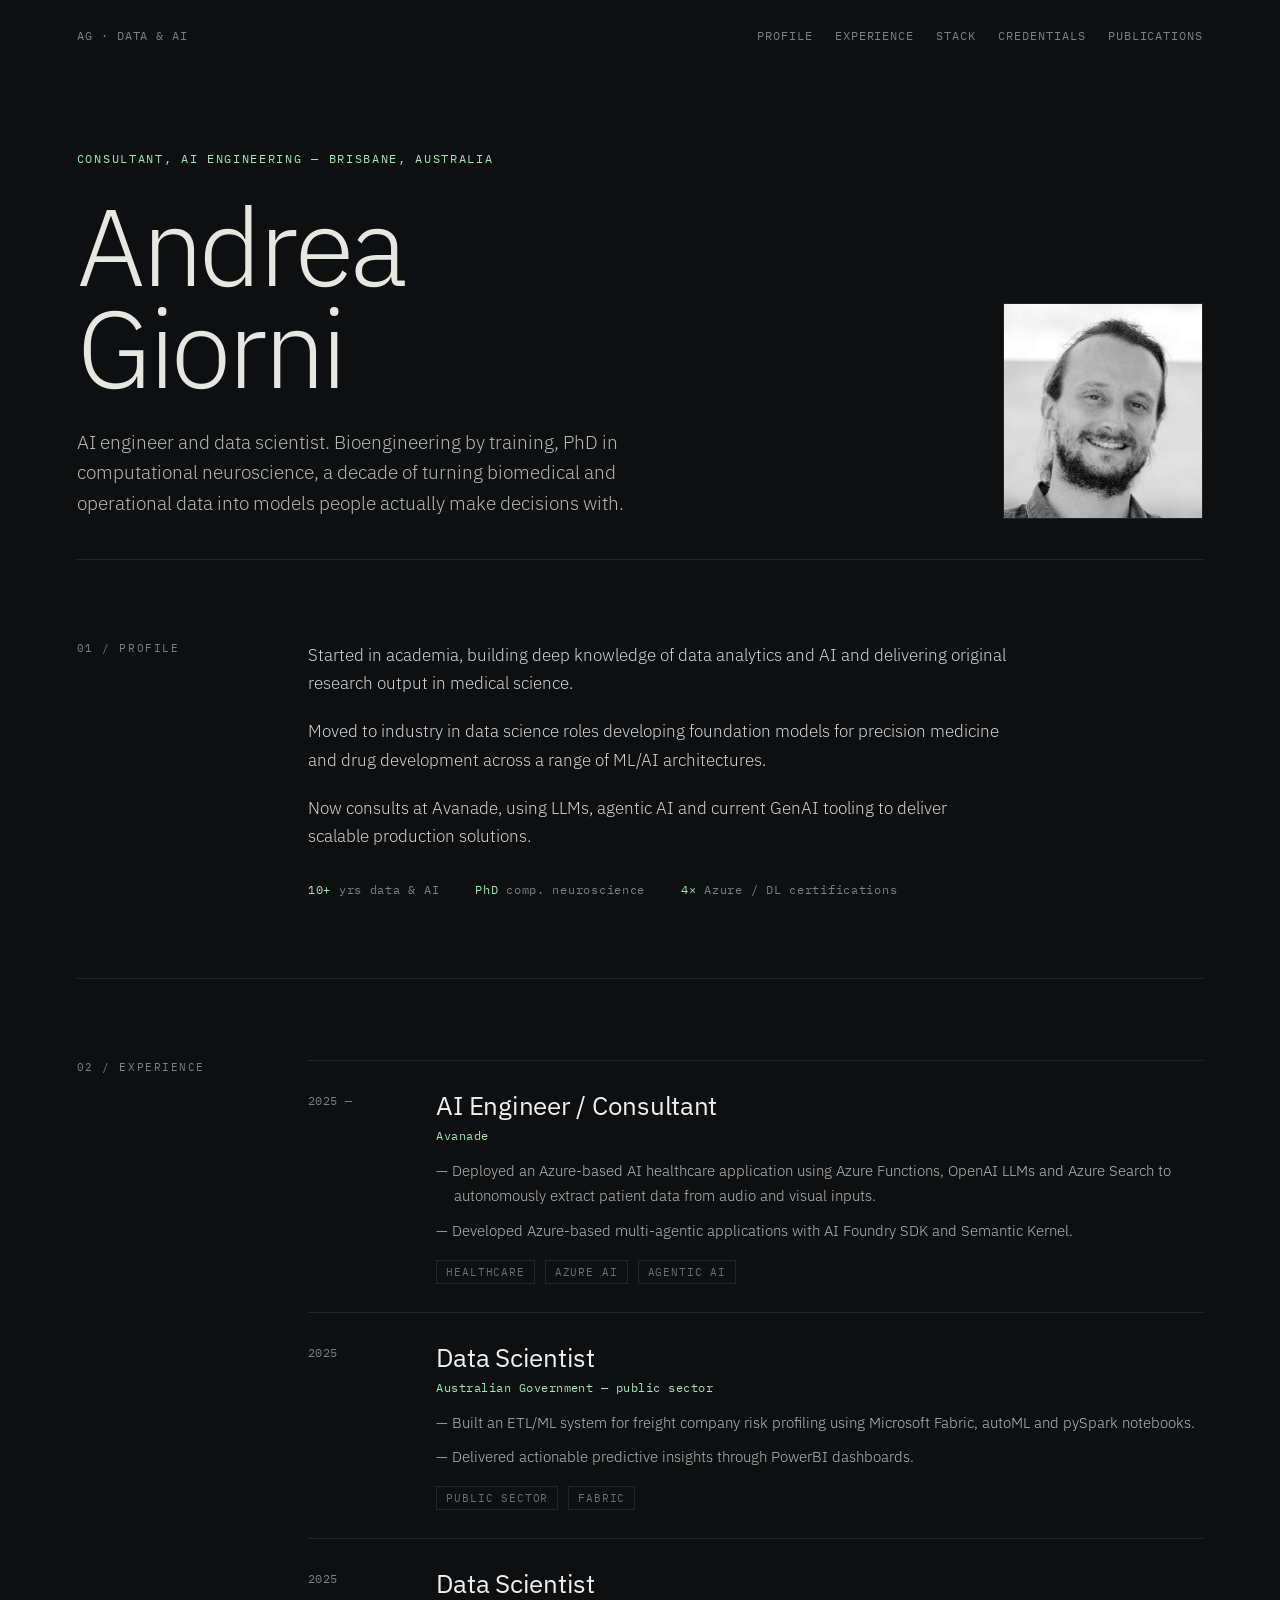
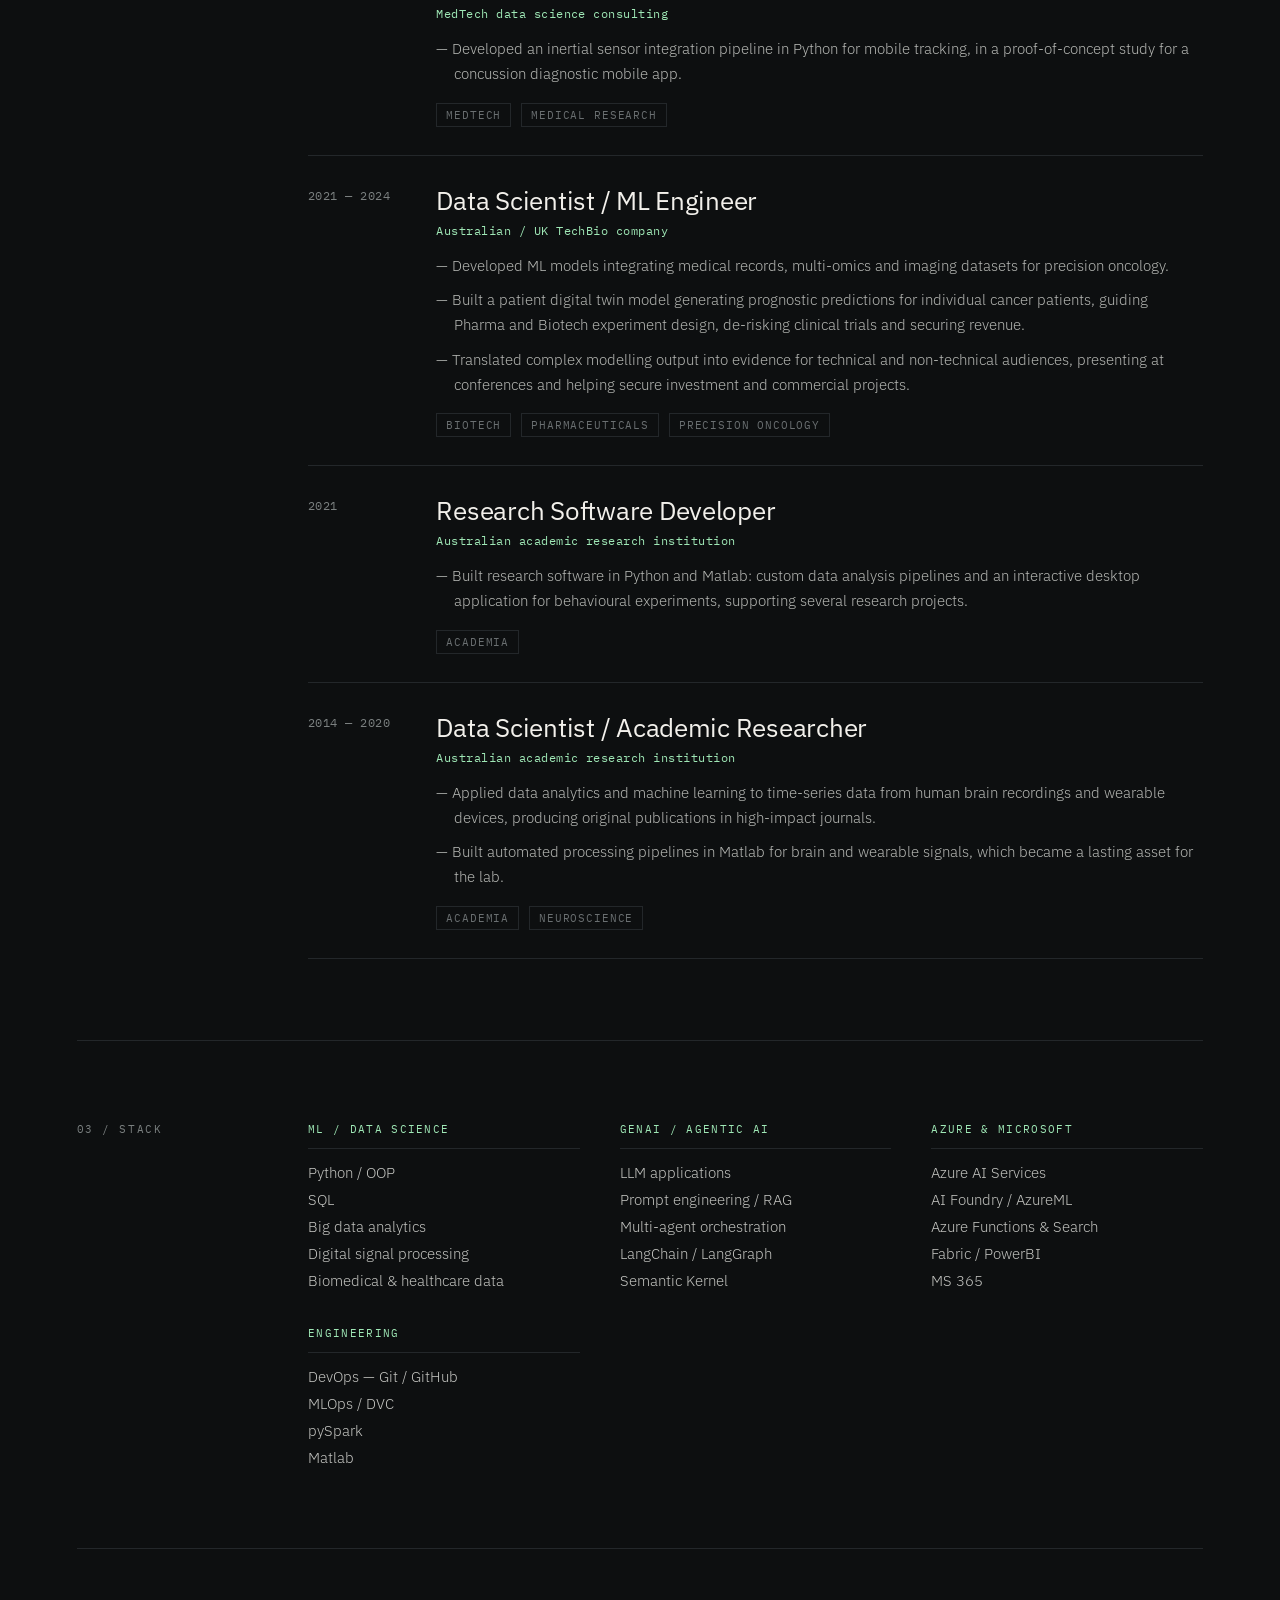
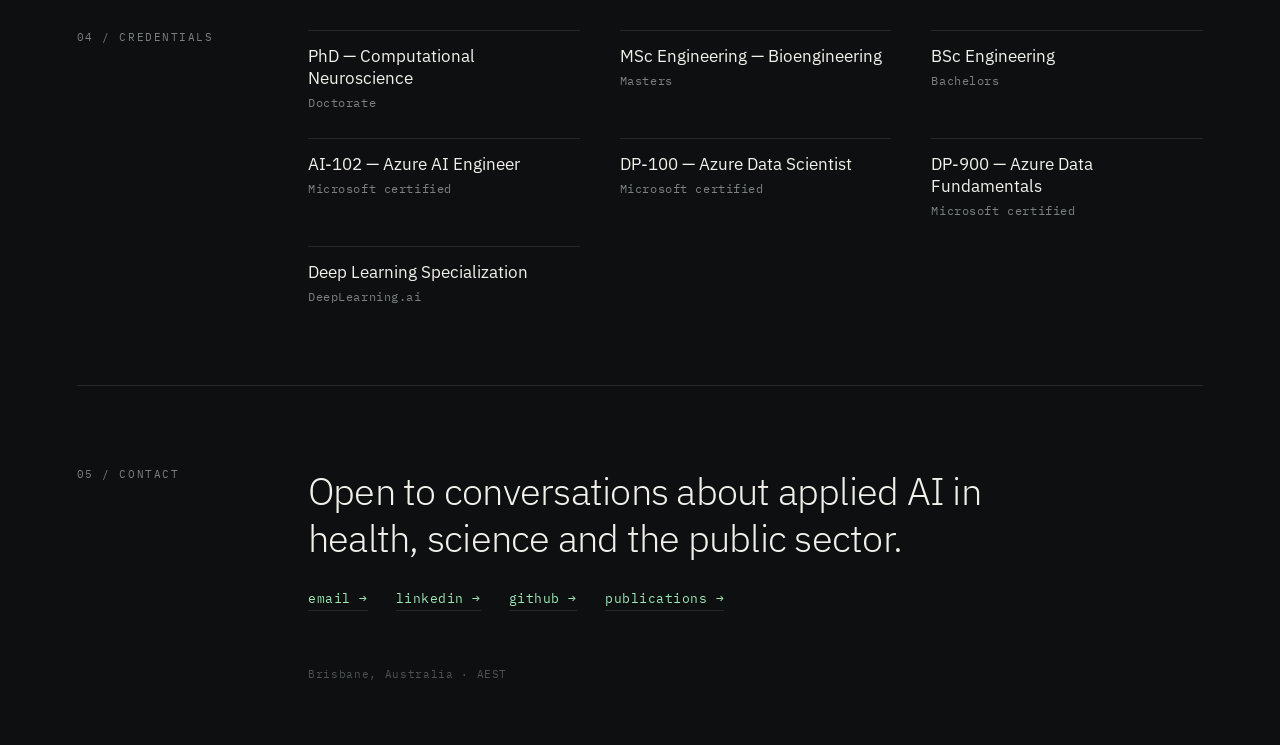
==== commit 9f1babe2: "Refactor bundled index.html into a clean multi-page site - Split the single ~500KB bundled export in" ====
--- a/index.html
+++ b/index.html
@@ -1,385 +1,249 @@
 <!DOCTYPE html>
-<html>
+<html lang="en">
 <head>
   <meta charset="utf-8">
+  <meta name="viewport" content="width=device-width, initial-scale=1">
   <title>Andrea Giorni — AI Engineer &amp; Data Scientist</title>
-  <style>
-    * { margin: 0; padding: 0; box-sizing: border-box; }
-    body { background: #faf9f5; display: flex; align-items: center; justify-content: center; min-height: 100vh; font-family: -apple-system, BlinkMacSystemFont, sans-serif; }
-    #__bundler_loading { position: fixed; bottom: 20px; right: 20px; font: 13px/1.4 -apple-system, BlinkMacSystemFont, sans-serif; color: #666; background: #fff; padding: 8px 14px; border-radius: 8px; box-shadow: 0 1px 4px rgba(0,0,0,0.12); z-index: 10000; }
-    #__bundler_thumbnail { position: fixed; inset: 0; width: 100%; height: 100%; display: flex; align-items: center; justify-content: center; background: #faf9f5; z-index: 9999; }
-    #__bundler_thumbnail svg { width: 100%; height: 100%; object-fit: contain; }
-    #__bundler_placeholder { color: #999; font-size: 14px; }
-  </style>
-  <noscript>
-    <style>#__bundler_loading { display: none; }</style>
-    <div style="position:fixed;bottom:12px;left:12px;font:13px/1.4 -apple-system,BlinkMacSystemFont,sans-serif;color:#999;background:rgba(255,255,255,0.9);padding:6px 12px;border-radius:6px;box-shadow:0 1px 4px rgba(0,0,0,0.08);z-index:10000;">
-      This page requires JavaScript to display.
-    </div>
-  </noscript>
+  <link rel="preconnect" href="https://fonts.googleapis.com">
+  <link rel="preconnect" href="https://fonts.gstatic.com" crossorigin>
+  <link href="https://fonts.googleapis.com/css2?family=IBM+Plex+Mono:wght@400;500&family=IBM+Plex+Sans:wght@300;400;500&display=swap" rel="stylesheet">
+  <link rel="stylesheet" href="styles.css">
 </head>
 <body>
-  <div id="__bundler_thumbnail"><svg xmlns="http://www.w3.org/2000/svg" sc-camel-view-box="0 0 100 100"><rect width="100" height="100" fill="#0d0f10"></rect><text x="50" y="60" font-family="monospace" font-size="30" fill="#9fe8b6" text-anchor="middle">AG</text></svg></div>
-  <div id="__bundler_loading">Unpacking...</div>
-
-  <script>
-    
-document.addEventListener('DOMContentLoaded', async function() {
-  const loading = document.getElementById('__bundler_loading');
-  function setStatus(msg) { if (loading) loading.textContent = msg; }
-
-  const FONT_MIME = /^(font[/]|application[/](x-)?font-|application[/]vnd\.ms-fontobject)/i;
-  const MIME_TOKEN = /^[\w.+-]+[/][\w.+-]+$/;
-  function toBase64(bytes) {
-    let bin = '';
-    for (let i = 0; i < bytes.length; i += 0x8000) {
-      bin += String.fromCharCode.apply(null, bytes.subarray(i, i + 0x8000));
-    }
-    return btoa(bin);
-  }
-
-  // Error sink persists across replaceWith since it's on window, not the DOM.
-  window.addEventListener('error', function(e) {
-    // Failed resource loads (CSP-blocked links, scripts, images) fire plain
-    // events at the element — warn only; real JS errors carry message/error.
-    if (!e.message && !e.error && e.target && e.target !== window) {
-      console.warn('[bundle] resource failed to load:',
-        e.target.tagName, String(e.target.src || e.target.href || ''));
-      return;
-    }
-    var p = document.body || document.documentElement;
-    var d = document.getElementById('__bundler_err') || p.appendChild(document.createElement('div'));
-    d.id = '__bundler_err';
-    d.style.cssText = 'position:fixed;bottom:12px;left:12px;right:12px;font:12px/1.4 ui-monospace,monospace;background:#2a1215;color:#ff8a80;padding:10px 14px;border-radius:8px;border:1px solid #5c2b2e;z-index:99999;white-space:pre-wrap;max-height:40vh;overflow:auto';
-    d.textContent = (d.textContent ? d.textContent + String.fromCharCode(10) : '') +
-      '[bundle] ' + (e.message || e.type) +
-      (e.filename ? ' (' + e.filename.slice(0, 60) + ':' + e.lineno + ')' : '');
-  }, true);
-
-  try {
-    const manifestEl = document.querySelector('script[type="__bundler/manifest"]');
-    const templateEl = document.querySelector('script[type="__bundler/template"]');
-    if (!manifestEl || !templateEl) {
-      setStatus('Error: missing bundle data');
-      console.error('[bundler] Missing script tags — manifestEl:', !!manifestEl, 'templateEl:', !!templateEl);
-      return;
-    }
-
-    const manifest = JSON.parse(manifestEl.textContent);
-    let template = JSON.parse(templateEl.textContent);
-
-    // Nested page bundles (iframe targets). Each ships ONCE, in the ROOT
-    // document's manifest; frame srcs carry an about:blank#<uuid> marker
-    // instead of a substitutable uuid. Every document mints the blobs for
-    // its OWN frames — from local text at the root, or text obtained from
-    // its DIRECT parent over the relay protocol below — so each frame
-    // navigation stays same-origin with its initiator and a deduped page
-    // loads at any depth on any host, including a file:// download's
-    // opaque origins (where a blob minted by one document cannot be
-    // navigated to by another).
-    const pageOrderEl = document.querySelector('script[type="__bundler/page_order"]');
-    const pageOrder = pageOrderEl ? JSON.parse(pageOrderEl.textContent) : [];
-    const pageSet = new Set(pageOrder);
-    const pageTexts = {};
-
-    // ── Nested-page text protocol (parent-chain relay) ──
-    // Page bundles ship once, in the ROOT document's manifest. Every
-    // document mints the blobs for its OWN frames, obtaining page text
-    // through a strict parent-chain relay: a document only ever SENDS to
-    // its direct parent (which, for every document the publisher's own
-    // runtime minted, is another publisher document) and only ACCEPTS
-    // text from that direct parent; requests from below are honored only
-    // for the document's own child frames, and the ROOT never sends
-    // upward at all. That last rule is load-bearing: the artifact host's
-    // frame-ancestors allows claude.ai (and friends) to frame an
-    // artifact, so window.top can be a FOREIGN document — a top-addressed
-    // protocol would hand page uuids to that ancestor and accept forged
-    // "page text" from it, minting attacker HTML as an artifact-origin
-    // blob document. The chain never touches the ancestor: requests stop
-    // at the root, replies are origin-addressed per hop (never '*' when
-    // an origin exists), and both directions are origin-gated (on https
-    // a foreign sender's origin can never equal this document's; in
-    // opaque contexts — file:// — everything serializes as 'null', where
-    // an embedded EXTERNAL frame still fails the gate by carrying its
-    // own real origin, and a sandboxed child of such a frame is excluded
-    // by the own-child-frames check plus uuid unguessability). Shape is
-    // deny-by-default: one request form, one reply form, no error
-    // replies.
-    // window.origin is the SERIALIZED SECURITY origin ('null' in opaque
-    // contexts such as a sandboxed preview iframe) — location.origin is
-    // computed from the URL and stays 'https://…' even when the document
-    // is sandboxed, which would misgate every opaque chain.
-    const OWN_TARGET = /^https?:[/][/]/.test(window.origin || '')
-      ? window.origin
-      : '*';
-    function trustedOrigin(e) {
-      if (e.origin === window.origin) return true; // https chains; opaque==opaque
-      // file:// trees: Chrome serializes the file document's origin as
-      // 'file://' while the blob: documents it mints serialize as 'null',
-      // so the two legitimate shapes can never string-match — accept the
-      // pair in both directions. https origins never serialize as either,
-      // and sender identity (own child frame / direct parent) is checked
-      // separately.
-      return (
-        (e.origin === 'null' &&
-          (window.origin === 'file://' ||
-            window.location.protocol === 'file:')) ||
-        (/^file:/.test(e.origin) && window.origin === 'null')
-      );
-    }
-    // Non-empty only in the root document (nested bundles ship an empty
-    // island), so it doubles as the root marker: the root answers from
-    // local text and treats a miss as authoritative — never relaying to
-    // its (possibly foreign) parent.
-    const isPageRoot = pageOrder.length > 0;
-    const blobUrls = {};
-    const resourceBlobs = {};
-    const UUID_SHAPE = /^[0-9a-f]{8}-[0-9a-f]{4}-[0-9a-f]{4}-[0-9a-f]{4}-[0-9a-f]{12}$/;
-    const pendingFrames = {}; // uuid -> [{el, frag}] awaiting text for own frames
-    const pendingRelays = {}; // uuid -> [childWindow] awaiting text to pass down
-    function mountPage(el, frag, text) {
-      const pageBlob = new Blob([text], { type: 'text/html' });
-      const u = URL.createObjectURL(pageBlob);
-      resourceBlobs[u] = pageBlob;
-      el.src = u + frag;
-    }
-    function deliverPage(uuid, text) {
-      const frames = pendingFrames[uuid];
-      delete pendingFrames[uuid];
-      if (frames) for (const f of frames) mountPage(f.el, f.frag, text);
-      const relays = pendingRelays[uuid];
-      delete pendingRelays[uuid];
-      if (relays) {
-        for (const cw of relays) {
-          try { cw.postMessage({ __bundler_page: uuid, __bundler_text: text }, OWN_TARGET); } catch (err) { /* gone */ }
-        }
-      }
-    }
-    function ownFrameWindows() {
-      const out = [];
-      for (const f of Array.from(document.querySelectorAll('iframe'))) {
-        try { if (f.contentWindow) out.push(f.contentWindow); } catch (err) { /* detached */ }
-      }
-      return out;
-    }
-    window.addEventListener('message', function (e) {
-      const d = e.data;
-      if (!d || typeof d !== 'object' || !e.source) return;
-      // Origin gate first; the structural checks below (own-child-frames
-      // for requests, direct-parent + solicited-uuid for replies, the
-      // root's never-relay rule) are what hold in fully opaque chains
-      // where origin strings can't discriminate — a sandboxed root's
-      // FOREIGN wrapper still fails all three even though both serialize
-      // as real-vs-'null' rather than matching.
-      if (!trustedOrigin(e)) return;
-      if (typeof d.__bundler_need === 'string' && UUID_SHAPE.test(d.__bundler_need)) {
-        // Requests are honored only for this document's own child frames.
-        if (ownFrameWindows().indexOf(e.source) < 0) return;
-        const uuid = d.__bundler_need;
-        const text = pageTexts[uuid];
-        if (typeof text === 'string') {
-          try { e.source.postMessage({ __bundler_page: uuid, __bundler_text: text }, OWN_TARGET); } catch (err) { /* gone */ }
-          return;
-        }
-        if (isPageRoot || window.parent === window) return; // authoritative miss
-        const waiting = pendingRelays[uuid];
-        if (waiting) {
-          if (waiting.indexOf(e.source) < 0) waiting.push(e.source);
-          return;
-        }
-        // Never-answered uuids would otherwise accumulate forever under a
-        // request spray; past the cap (far above any real page count) new
-        // relays are dropped rather than remembered.
-        if (Object.keys(pendingRelays).length >= 128) return;
-        pendingRelays[uuid] = [e.source];
-        window.parent.postMessage({ __bundler_need: uuid }, OWN_TARGET);
-      } else if (
-        typeof d.__bundler_page === 'string' &&
-        UUID_SHAPE.test(d.__bundler_page) &&
-        typeof d.__bundler_text === 'string'
-      ) {
-        // The shape test is load-bearing beyond tidiness: the solicited
-        // check below uses the in operator, which matches prototype keys
-        // ('__proto__', 'constructor') — an unshaped key would reach
-        // deliverPage and throw, painting the error banner.
-        // Text is accepted only from the direct parent — the document
-        // that minted this one.
-        if (e.source !== window.parent || window.parent === window) return;
-        if (!(d.__bundler_page in pendingFrames) && !(d.__bundler_page in pendingRelays)) return;
-        deliverPage(d.__bundler_page, d.__bundler_text);
-      }
-    });
-
-    const uuids = Object.keys(manifest);
-    setStatus('Unpacking ' + uuids.length + ' assets...');
-
-    await Promise.all(uuids.map(async (uuid) => {
-      const entry = manifest[uuid];
-      try {
-        const binaryStr = atob(entry.data);
-        const bytes = new Uint8Array(binaryStr.length);
-        for (let i = 0; i < binaryStr.length; i++) bytes[i] = binaryStr.charCodeAt(i);
-
-        let finalBytes = bytes;
-        if (entry.compressed) {
-          if (typeof DecompressionStream !== 'undefined') {
-            const ds = new DecompressionStream('gzip');
-            const writer = ds.writable.getWriter();
-            const reader = ds.readable.getReader();
-            writer.write(bytes);
-            writer.close();
-            const chunks = [];
-            let totalLen = 0;
-            while (true) {
-              const { done, value } = await reader.read();
-              if (done) break;
-              chunks.push(value);
-              totalLen += value.length;
-            }
-            finalBytes = new Uint8Array(totalLen);
-            let offset = 0;
-            for (const chunk of chunks) { finalBytes.set(chunk, offset); offset += chunk.length; }
-          } else {
-            console.warn('DecompressionStream not available, asset ' + uuid + ' may not render');
-          }
-        }
-
-        if (pageSet.has(uuid)) {
-          pageTexts[uuid] = new TextDecoder().decode(finalBytes);
-          return;
-        }
-        if (FONT_MIME.test(entry.mime) && MIME_TOKEN.test(entry.mime)) {
-          // Strict artifact hosts allow font-src data: but not blob:.
-          blobUrls[uuid] = 'data:' + entry.mime + ';base64,' +
-            (entry.compressed ? toBase64(finalBytes) : entry.data);
-        } else {
-          const blob = new Blob([finalBytes], { type: entry.mime });
-          blobUrls[uuid] = URL.createObjectURL(blob);
-          resourceBlobs[blobUrls[uuid]] = blob;
-        }
-      } catch (err) {
-        console.error('Failed to decode asset ' + uuid + ':', err);
-        const blob = new Blob([], { type: entry.mime });
-        blobUrls[uuid] = URL.createObjectURL(blob);
-        resourceBlobs[blobUrls[uuid]] = blob;
-      }
-    }));
-
-    const extResEl = document.querySelector('script[type="__bundler/ext_resources"]');
-    const extResources = extResEl ? JSON.parse(extResEl.textContent) : [];
-    const resourceMap = {};
-    for (const entry of extResources) {
-      if (blobUrls[entry.uuid]) resourceMap[entry.id] = blobUrls[entry.uuid];
-    }
-
-    // Artifact-host CSP (connect-src 'self') refuses fetch() of blob: URLs —
-    // consumers read these Blobs directly. Survives the swap like the error sink.
-    window.__resourceBlobs = resourceBlobs;
-
-    setStatus('Rendering...');
-    // Page uuids have no blob here — they ride inside about:blank#<uuid>
-    // frame markers the pass below resolves after the swap.
-    for (const uuid of uuids) {
-      if (pageSet.has(uuid)) continue;
-      template = template.split(uuid).join(blobUrls[uuid]);
-    }
-
-    // Strip integrity + crossorigin — blob URLs from a file:// document inherit
-    // a null origin, so crossorigin forces a CORS fetch that SRI then rejects.
-    // The manifest bytes are ours; SRI protects against CDN compromise, not this.
-    template = template.replace(/\s+integrity="[^"]*"/gi, '').replace(/\s+crossorigin="[^"]*"/gi, '');
-
-    const resourceScript = '<script>window.__resources = ' +
-      JSON.stringify(resourceMap).replace(/<\//g, '<\\/') +
-      ';</' + 'script>';
-    // Inject after <head> so the DOCTYPE stays first; prepending the script
-    // would push the parser into quirks mode. DOMParser always emits a <head>
-    // (synthesizing one if the source HTML omitted it) but may carry
-    // attributes through, so match the full opening tag. slice() rather than
-    // replace() keeps us clear of $-pattern substitution in resourceScript.
-    const headOpen = template.match(/<head[^>]*>/i);
-    if (headOpen) {
-      const i = headOpen.index + headOpen[0].length;
-      template = template.slice(0, i) + resourceScript + template.slice(i);
-    }
-
-    // Parse the template and swap the root element. Scripts inserted via
-    // DOMParser/replaceWith are inert per spec — re-create each with
-    // createElement so they execute, awaiting onload for src scripts to
-    // preserve ordering (React before ReactDOM before Babel before text/babel).
-    const doc = new DOMParser().parseFromString(template, 'text/html');
-    document.documentElement.replaceWith(doc.documentElement);
-
-    // Resolve page-frame markers: mint this document's own blob for each
-    // framed page — from local text when this is the root, otherwise by
-    // asking the direct parent over the relay protocol above. An
-    // unanswered request leaves the frame on about:blank, the same
-    // degraded state as a refused embed.
-    {
-      const MARKER = /^about:blank#([0-9a-f]{8}-[0-9a-f]{4}-[0-9a-f]{4}-[0-9a-f]{4}-[0-9a-f]{12})(#.*)?$/;
-      const needed = [];
-      for (const el of Array.from(document.querySelectorAll('iframe'))) {
-        const m = MARKER.exec(el.getAttribute('src') || '');
-        if (!m) continue;
-        const text = pageTexts[m[1]];
-        if (typeof text === 'string') {
-          mountPage(el, m[2] || '', text);
-        } else if (window.parent !== window && !isPageRoot) {
-          const had = pendingFrames[m[1]];
-          (pendingFrames[m[1]] = had || []).push({ el: el, frag: m[2] || '' });
-          if (!had) needed.push(m[1]);
-        }
-      }
-      for (const uuid of needed) {
-        window.parent.postMessage({ __bundler_need: uuid }, OWN_TARGET);
-      }
-    }
-
-    const dead = Array.from(document.scripts);
-    for (const old of dead) {
-      const s = document.createElement('script');
-      for (const a of old.attributes) s.setAttribute(a.name, a.value);
-      s.textContent = old.textContent;
-      // text/babel scripts with a src: read and inline. transformScriptTags
-      // does XHR against the src, but blob:null/ from a file:// origin is
-      // silently dropped. Inlining makes it a plain inline babel script,
-      // which transformScriptTags handles unconditionally.
-      if ((s.type === 'text/babel' || s.type === 'text/jsx') && s.src) {
-        const pre = resourceBlobs[s.src.split('#')[0]];
-        s.textContent = pre ? await pre.text() : await (await fetch(s.src)).text();
-        s.removeAttribute('src');
-      }
-      const p = s.src ? new Promise(function(r) { s.onload = s.onerror = r; }) : null;
-      old.replaceWith(s);
-      if (p) await p;
-    }
-    // Babel standalone auto-transforms type=text/babel on DOMContentLoaded,
-    // which fired before we swapped the document. Trigger manually if present.
-    if (window.Babel && typeof window.Babel.transformScriptTags === 'function') {
-      window.Babel.transformScriptTags();
-    }
-  } catch (err) {
-    setStatus('Error unpacking: ' + err.message);
-    console.error('Bundle unpack error:', err);
-  }
-});
-
-  </script>
-
-  <script type="__bundler/manifest">
-{"61c9f91c-9402-418f-a288-50f5e4e2966d":{"mime":"image/png","compressed":false,"data":"/9j/4AAQSkZJRgABAQEAlgCWAAD/2wBDAAgGBgcGBQgHBwcJCQgKDBQNDAsLDBkSEw8UHRofHh0aHBwgJC4nICIsIxwcKDcpLDAxNDQ0Hyc5PTgyPC4zNDL/2wBDAQkJCQwLDBgNDRgyIRwhMjIyMjIyMjIyMjIyMjIyMjIyMjIyMjIyMjIyMjIyMjIyMjIyMjIyMjIyMjIyMjIyMjL/wAARCADXAOIDASIAAhEBAxEB/8QAHwAAAQUBAQEBAQEAAAAAAAAAAAECAwQFBgcICQoL/[base64]/8QAHwEAAwEBAQEBAQEBAQAAAAAAAAECAwQFBgcICQoL/[base64]/9oADAMBAAIRAxEAPwD2qiilrUyFFPFMFOFIB+aM02jNIY/[base64]/AIxEcRSzutuThm2gY+mRXB6jq2r6lMWZHPOFQNkfgAc1nTafq1ypZ4ZAhzw3HP8AnHUVyyxC2R308I1q9SXVvGOsfOq30vlk5Vtx3Zz09+38qxbjxVqInDSXUu9FG1gcEf57+p571Yl0DUXJcx8Dnb1zWNfaLcQuQxxznAyTn/636Vh7VN7nR7KSWiOm0vxpqNrukN27ll+fd1Iz0+v416VpnjnzreHZE85c7D5TZYP6Fe3c8ntxXgluki/KxIQ9R26cZ49K0LbVJonbZIVjYYYA4znIzt796uNRxZnOmpLU+kNK8R29+AVjmCr8rMU4z1zXQIwZdwOQa8K8PeOiPscFyoxGU3SI/[base64]/h3UNRuZbvVp9okJLAcufx7dM4961tLsRG/wBtuiJLp8c4GB+VaMsuFyawq1L77HoUKPL6lCDTbO1GIYQB3J60siREldg/KnqxwTnkmoZDzkV5NaXu6HrU466jHhjcY2jH0rKu9Etpxygx6YrV5I5phJ9a4nJnUoo4vUPCyyKTEuOeAOMf41x1/o1xayZKMNp5x0IP+f1r2F1zVWXToJsbo1OPUVrSxUobmdTDQn5HjUMrwRlOjFsgAdOOePfj8q3/AA/4rbRLx3NvBKuPmDopDL29wa7a58L6fdKwkhySOvpXFa54NvLIGWDMsI6gLkgf1r0KOKhJ9mefWwk4ruj2Hw5450vUVVvMS3ZwCyu4256cHt9P/r120bh1DKQR7V8iQXNzayxxqwQowYKBkgjH+Ar3r4c+J5tU01YbhxJJEMOQpH5D2444wCK9KMm9GeTUppK8T0WlFNU5GadVGIuaXdTaSgY4tSFqbSUxC7qKbiigB3mx/wB4UebH/eFc35sv980hml/vmr9mRznSean94Uean94VzHnS/wB80oml/vmn7MXtDpxIn94UvmJ/eFcyJpv75pfPm/56Gj2Y/aHTeYvqKTzF/vCubE8x/wCWhpJLqSJNzSEUvZjU7l7XNXi020lnLElVwAozz/n9M15lazT3+oG5uH3Sty2W3c59f09Kj8W6+89wIGk2IpwoDcnj/[base64]/JuByASMsARj39fbGa9YvLaLULGa1mXdHIpU/Q141otjNoXxGktyp85SGifHVgR82PQ4J+ma9yjK2h4deN9T6ZjYBtoPynke3qKmyPUVzqXUrokivwwyPoaU3k4/iFdvIzyuex0OR60ZHrXO/brj+8KPt9x6in7Ni9ojosik49a577fcf3hS/b5/UUezY/aI6Diiue/[base64]/lXTo/z9Mn1rE1Qi58TadECcncOOoBGOPzr0KL1R5tdaM7SxUiwgzj7g/KpitShQqhQOAMCkIr1keE9WQ7KDHUuKXFO5NiAx00pVgimkU7isQ7T6UVLtop3FYiApwFFKKRQAU4UlFAx4p2ajBpaVguZWvymK3icDcVcED3rwXxFqM19eSSGbeGbLlTwQTwB/n8K+gNTkgCqkoJJBwMceleM+LfCLWjm9skLW5+8obJXPA9z1965KlSPPy3PRpUJ+y57GF4Yt8XyKSCSehGc+1e62i7bVAc5xXkPgjSJrvV0lUMI4/vMV79sV7IqbUCjsKwq7nVQTURHYxjI5NUJm3f6wD65qa7kdFyuawLppJCGNvLPtORGpAH15Iz+Nckp3dkdsIWVy5I9ooDCXCvg4XkN+GDVH7LYzOzxOVYHbxkY9h/8AW5rK1LVdRtJYVGn2yQy7izyOxEYBH3jgAZzx9KradqtxqkE1x5IjSIAPNE+VB5OOQDxgZ69RRKE0rlxnBvlb1OxtIVjYYkY9OG6ZHH+Faitx1yBXM2OpCaJd5G4AYI5BHtW/BKGiJHb0qL6XKad7EisN5LDHNNaSMEk4AFU766FrEXYkdsVz7axLO5WNcj61Kdy2rHTC6hL4Eik+masKPMGAa4aexvrhhLBdsjZztLcVo6bf3lmypdHDDoAc7vWqSRnK7OkZfLcEnsa5SK5M3xBsUVs7HGAPoc11U1wk1p5yEe/scV5poV4JfiDbEEkedtyemcdP8+ldVFe+jgxD9x3PdOtGKRTxT69Q8QZikNSGmGgBpNNpTSVRItFJRQBHilAoFSKKGCG7aMVLikK0rjsRU4U7bRincVjn9XO6/VR1VAMfU1Xvra3aFIJwPm+6ucEkdSKuXcIGuFm6eVvH4H/E1l2qrd61JNISwU7Uz27/AOFeLNv2kl3Z9VTS9hC2yivxJtH0u3sEKwoEUngVquucHvULMqysoJzxkZ9anU7kB7VtI44vUrTDIIxn8azpYzu3LgEevStsoCOlUrmEAHHfjiuWcWtUd1K0tDLM7JldhHbI71lX/mPuVYgQR3HFbbxN/e470wWyMRuQNz1Y5rPnctDoVPl1Rz1na7lYxxsoY5LAnHvgV09sjRwZIxk5NSw2sakb1GevTHNWGQCPgYHpTlB8rJ5lexzXiIM1gCD/AB1w8wvoopJrfeZkACwkFt2SM/dOP/1V6XfWomswpGQzGuUm0ya1uA0LZGc4z1H+NTTbilcKkebZmHY+I78XcVtLb+bM4OEgY7lABJyjZGcDpnPaujt7yG+jicOjiT5UceuOVIPQ9ePb8A9XLkFgVlHP3cH86INGiilElshUudzrk4JHQ49R7VtKUHqlY51GcdG7mpLIbPQL2ck7Y4iw/AV5R4Xun/4Sq1nClz9oVmA6nDAn+teo+Ji8Hgu7z8rsuOPrXH/DXw/JNfnUJQBBGSoyeS3/ANYd+ldmGjc83Fzse4xNlR6YqUHioIUCxqB0AwKmFegeRcdmmmiigBKTFLSUAJiiiimIYOtPFRg08GhgiQUtMDUu6pKuOpKTNGaAM/U4g8e7O04K7sdBWLFpr2sayQTK8hO7LcCtu/farN2UCqM08CoYywUx/eXPQ9a8/FU0pe0Pby+vJw9kVmlSS9KbvnXDevXP5d6uxcJj3rGslWW6kuUckPgfp1H5e9ajSLF8pbJY4zms29LmlrOxbEg59KhdgRg+tV/MILHPfArOvdVjibyxKiseAN3JrGVQ6KcbFyaSJTyeen0pFdCAUXOe9ZFvcxTyE79xU8kn+VWn1GK3lWMH95nj64J/kDWaV2dLkrWTNRVlBDGOnySfKQQR7Gsg6pqRlie3FtcQn7yElWIPQq2SD+X41d/tKOWKOQAFZAGBPpWkk+UyW9x0pBg29wT0PWs4xpJnaQw9PSpRqdsJjGZI+nIrKF0YL53jOYnkPU+9YTTsjanuy+ltub7oNXobTYBj/wCvUdu4f5j3HAq4X+UYPSnTj1IrS6GV4ns3vPD8sEa5dyFA/T/69WfBmjPp+mKgYmPoCe57ke2anu8Tp9mH+sddwH44/wAa6SGFYIEiUYVFAAr0sKm5eSPGxklGn5v8hQMCnUUV6B5AUlLSUhgTTSadikIpiG5opdtFAEQp4oApwFFwsJRTqSgBKWkpGb5aAKdyN5/4ECfpms5EczX8igZLDHvxWoy5U+rcn6VTV1iSWXj5mwcnrjis+tzdfDY5zTHe31CWOabeJP3vIwOR2HoMf/rxWhIf3wctlQeD9feucm1K30/XLhCxwmWdVTqSScn8D/KtW1uYbyO3mR/lTccZx6jp7c9a82omezTauXGu4obN5nY7EBJPUmvMr+W8vLuS4lDIIvmwOCqjpnuPfrXo5ijlxGy/IBgAjsQR+v6c1kRaK/8AaErySiRSAoHpxzx9a5W+XU6uXm0MDSlhMypb6gkrY4ZHBUnqTjPXp+nFS6xcapBG8hiXLuUUjOT3zn06nH+FaB8LnSr46jpcKOjsGkgYYCnnJU/8CP8A9brV2zvLG4ENtf2ktnO0RLhs7A3QAuOD0JHP68VrvqhaxWq+45ax1m/sg1zcqypnqwwG9sE9T7e3rWrP4ljXAkjdWKggHnINdUNDspYYbm3uFnY4KlgGQA9SP59ao6roCunnG4gVYEZ9xi9B3OfrTdyYzhbSRwj6vJHeO7B2iBD435A+YcDj0H61sQ6tCZEWRjmTIIPGPp/jWb4ne30EwPJHFMPM2iMcHoPm44OPQ4+tU4ktrlFu4ywxwPMUhSCMdfQetTJXV2OM2naLuej28u1V+bggYrQhYyYA7965nR5mbSl81s7BjK/561v2dwvIBOemKzprWxdaV1dFnSJEvtbdyvyxjC57gdK6oms/TrNIgJ8LvK7cgdqvE16+Fg4w97dng46rGdS0NkrC5opKK6TiFooopDFooooASilooAizRmmbqM07E3H5pM03NOFACimSL8vvUgFRTHCfjSZSK87kZ29qyLmfymjSTLbnAUheM571dvXONqtz1NYNzeQyaja2se4ys4ZmxnaBng/[base64]/ABNWNI/ckoF2yIS4BAywXt+Of5VnLPH5xUlFVuu5cEk9evBxx2rofCzrqkV7feWzIyCONtpAwSQcHv8Adz+Irtw1Pmkedi63JE7S0ONyds5H48/1qziobZMIh/2QKsYr1TwnuAFGKXFLQA3FGKWigBKKWkzSAKKTNFMCqKWkFOqzMUU4U0U6kykOzVa6DMjKP7tT5qN+QamxSZy+tXMlsjOikjG0qB0964vw8l1P49DzK4CxPKQ4xgY24x9SK7a7gaW5nlO4hCR/u46fyP5isbQYGfxBLO3LJa7GOP7z/wD2JrlrLqehQa2JfFFr9stHjGBIgyG6DB65PbrXj+pW4tGuUQ70U87hnuMg59CfzBr2zVG2q24ZXnC5xk/Xt+HvxXm3iW3EqgpCRGSoLAHrkdV7nnGevT1Fc1OVnY660LxucUJSGI24UZXd0ye/9a3dI1l7K8ULKpVCQcgkccA+4/x9qyZIkZ4tmWYqCPlPXqMnP09KqeasM27HCn7oz0/ziuhpSRxqTg7nrWn+IJblVAkVAc5VR35459zxx2rpLbVlkxn/AFbICpfgn6j6c14dbazPa7VUBwMkcZ5OOPccVsr4rcKJcsHYgSBTgNzk4/z3rjqYd9D0aWLja0j157mBIl83aD1yfyz7dRzWY2pCO5SOZlUOSMAgEEH1z6YOK4CTxhJLCRGwLjHAGOPx/Cqdx4hku02NJ8qchm4zx3/yOay+rt7o3+twWzPQdX1uG2gMajJYDccHgH36d/WvPEvRJNFNB8ojkIYZ4GeQcc+/T0qhqOsSPKI0Z34BwW6ccg0yxhutSvPs9tEXeUgqAMADoCR9P51vRw/KtTjr4nnlp0OjsjPrmtDS7QoWmwZJAQNqg56jIzzj0/[base64]/FLWJL27a5EXkzghQIuE4wOK9C8EXUl/pUt3M8Ts8gXdGeOAOPbGcV5F4m01tN1vy7eMtHctuiVR3J5UD6n9RXs/[base64]/Naqo+pg6K6HiU1lc2rqk0RVtucsMY5PJ446H8s1FMqqgLLgg8gEZz9PpXrj+E7dgQtnCWY4ZpMkY74GePT8B6Vm33hQTs4uYST8rZVgBxx7dc+34VSrdzN4bTQ8sQSBC/IHTcT3/wD1YpfM27CpIyNrDqODnA9uldLrenRWkQSFQQAWwWGUBAxkA9vXvioLe1Z43gWJAUQMV7Mp6nJOOpB6+taKomrmLotOxiJ8zn5c7hgbuBXrPgbR4IrXzxgzkjcN2efp/[base64]/niuV1r4gMzrZaY3lMxw0u4ZUfXtQ7IShJs9NvNRW0tzJ1Y8KPU1w+pXBlJkZuD/Fnrx/8ArrPs9Xl1LSo5JbmSXa+HMjcgfKcDPtk/n7YZc3bXWMLtjXhBj73vWkY2HsMu4Y5QsvBmjO5WOOP8M9K7TQ79biyTJ56YrhBNuz94p7f/AF6vaZfGymzufy2OfmHSvPxtB/xI/M9PA1017OXyPRg3HXNIQO/FUbO8WVAQf1q7nIrzD0rWGkfLTCqnI4z+tSsN2D1xyKbx9RQBCVB9/rVC7tA7528EHIzwTxj+taTjioHBOcVDNInMT+HIp5PmyqHqoOR9ee/v7mr9ppNtbp5ccSrGPuqB0rRZecU9VxUtjsr3IUgSPOxQv0FcL421ufTPFmjNayFJbeJpQR/tHH/sprvpHVFYmvJ/FAOqeLnZT/q7ZV5PA+YnmtMM/wB6jHFL90e26JrUOtabHcxHDYG9P7p/wrR314v4L1yXS7gBt3k8K6Ac49fwr1mO6SaMPG4ZT0INe7D3kfO1o8j8i9vpN9VPOo86r5THmLe+lD1TEvvThJRygpFvfRvqr5lHm+9LlHzFrfRvqoZqXzhRyhzFnfRVbzKKVh3OAvLyGeTy127UBJ4IAHsKzZ7v/R8xKxRAJGJOPl6+9FFaRZ0uKuii1w5uWi4fYjF2YDLHmuXjt5Jr5pp5iOScKP8APtRRSmtUKD0ZuaNJGl1PabWZGjDsSeWIbGPx3/[base64]/MGunn1q90VLPUbMqYZn8m4hboxCkqR74BGfYUUV6ybWqPKaTVmdNaeKFuYg5hwdhcqD2GM8/iK2LS9ivYvMiJx3BGMUUVtCbbszmr0YKLaRPuINSK9FFbM4h5bimM2KKKRREzHsaVXPeiihsnqSbqKKKks//9k="},"c7133e6f-8c80-42aa-a904-35367d88fa4e":{"mime":"text/javascript","compressed":true,"data":"H4sIAAAAAAAACt1963rcNpLo/zwFxPHYpNRNXWI7ScttjS3JjhPJ8khyMrOSRmKT6G5KbJIm2LpE7u/bh9gn3Cc5XxXuIFuXJLPn7Jn91lGDQKFQKBQKVYXC8jJ5v/1xe//N4fYWGVbFhCRxt5rmdTqhy6yKlxfDmpH//s//IklB8qImNEnrkOzTwTTNEnKV1mNyFidGK/L0KRlMc1JNc4KVzsJvvCmjhNVVGtfe+je+H5D+a3L7DSGXUUVOTxM6/FQVJemTvcE5jeswocM0p1BGq/pm3az4sagmUSaq+8XgvEMu6E2HXEbZlCLcC3pD0pwUg3OyoYEbVW8JzacTWkWDjPZIXU1ph8RFPkxHU6vsqkpr8zd2QWYB6QHwowt6c0L6vFSjWE4HWRq/S2mWzEPQGQevU9+UtBgi8gv9PvHYzWRQZB7ZwKIl4nmkZwJa/+YbQpaXCcxRRaO4Dmv2DSHDaR7XaZGTEa33odgPkNAERshqsk/65CrNk+IqxM/[base64]/UdZUOpjX1PYSPULyAbGwgktjEJv2tAFPTSZlFNe2RJA7TPKfVj4e7Ox3x9Zz19Kg21J9hTa/rzSKvaV6Tr1/5wvA82YqPQf3AkeCvWYMdxbwc0uvaZ5UzJ0VJ892ojoExll/BTPgbvWN29K/XJ4vBxuvlkF7TGJsZ86MazZ2mOCsYJX3glTCLWP0hT+j13tD3Xi1DH6/N6RZ1+33SXYWR8t+vNGphCq3n9iXJK7pjWRpT32lMljS4o5WTMKP5qB53eF8WeyQFcCmsv6293U9AusoPQqThu6qYHNRVmo+AIB3iwRQtj+tJZnPY/2Ye/R/mSjWaKrqSjIkshr8ljhxuD8egaMJ/csiEZLTmIBP+u65u1Nh4OemTnw72PvKpxP54zRmJkf9l7Ud0OtP4ij6+fpU7nCjATa7A7d6Dr2+qKroJU4b/9XmlIPj9nYtVPDiXDJKYfCTZpw81wify59OnEkuruG/iumF/6zWWXUVZTfrkVqAzLCri8y8XpBhKFeeC3jDY+Y0xAr0ujlZOOG2eeAGCOro44WgeXZyYA3QpYsKFdoFYy2SDY+TQrIXzkvhjNMHF/Cmqx34Z1eM8mlCJIHISUpOXczZv4SpY3jQuEvp5/8NmMSmLHHa9spWtzMkaRCgay5CVWVr73rIXhGVR+gH2tF8UtWctUagfVrTMopj6y8dhEh+HIHSeLHeI5wXmJyjeEOU2tJmxeQ+KQqhRoBK8fXOwfbp5cED65Izv+SzuIsRxkSW0uh1E8cWoKqZ50ouLrKi6k/TaT3PCqtGgE0+riub1Jnwg3/+1U1dRzsoIygQhCBkUVUKr3mp5TViRpQm5B8yLlbvgdKsoSaest1Zerw+K6y5Lf0vzUU98HBTX68UlrYZZcdUbp0lCc077v13Qm2EVTSgjLO6ycZrT25W/[base64]/9AOLUqRD87jlohdyopuDf6pHNIf3jZMKsTcR0KRx1bssoSQDF5+U1+b68Xh8Wed1bXS2vl1fD52SadidFXrAyimlH/SUR4ux8Dy7fuYLlqqiS7qCi0UUP/+1CgUaxuSyTlJVZdNNLc+C47iAr4ov1qzSpx701Olkf03Q0rnurdOIKIYnnJa3qNI6ybpSlo7wH6lR3UNR1MVk3aMr58MWLjvz/8NtgvSFGsdZKB/4vfPFoKdkQABLAlNGqy1BfxTlvo8c0rygrskua3MIsdYfRJM1uenPmCKvgigm/f0Enj5qzuZvBgzlw1YVgU+jb8lpJIcGAK+Tb8loPe1ywGv8bMcmprnTWlbNilMZuNSXV6qLsAWtndFjjH7918XzSW1t9/t3z7799+fy79Ul03eUs9XIlHru4vSyvyeoKzKomwF8GKysraytiSv8yHA7F2ll70Nqx6fG8vF6/Gqc17WKlXlnR7lUVlW2SmA97eZHspjBgRj7tf/h4eAoqxc6Hj1ytSHMSlSVbvqID0JcuuqyORrRLr8uiAjWEHE/XVlafkwtKSzIo6rHAChqymzwmYPzITMtbRUdRmjMSccMbYTUtQ7K4zPf5CU3SiJRVmtdKV/tbGY0ouSWTqBqleY+shC/iybrQyghBkxjtEDSDkVvCZUGaszShPRJdFmmiK/8FMCmKuqP+Iq8Vm5BbImQAiaZ1oVstdsiiktnwZzSsaaUQJBxhvit3o+R8yuoeoddguiLdKzq4SOvu/CoKCjBFUhVld5hmNa16BGaJLKQTIHaUG8Duralgqh2gm1CQfaT7ww/MgmnUmFZ8syDhysoquwdeWlNevRsX07zukdU5YIdplnUnBcwGcMg9YEFCA5eBxaWa5jlshiZcFAapg+9KG7IzpbyfSdPnu887O6ef3ryXOrMHe29nUCQ3t1L6g0IgOG1lpthF/vFa8opZf4ZKujqiQD08pBSVaU7rkEzb1OCcApo8HGJIH76EbUcWPJ0ap4aNJ8tpWFNW+ywa0i08wPgSTmAc08yzDjF7AtvI5/0dQCiEs8nn/Q/YIZ5jBAaKgM7hWhNUHW+c45hCpXFuM/BlEk0TSQmveSZjdx/1mT5vWh0CKr4QOh1hGErEdNhWNGVhaLOBGvMgzvvzLFnc5tw3bLLWgVswBenfyR/[base64]/ooasPmwPhzSunVlX5JsOwL2C3wRU38/xZ06WyGqgmRDHErLpgIVRkvhsOjA+CungdmK1SmhGa+o0nCn27JCjE/VB8CEdRtOsZuY4d+mkmDOYxLDtEde+l+YCFzTK7dI6gh3gdhZY6PLal6TvVt4Ijy5ONkKB0brRBJj0Eg2DoHSRlYAk3DB4aYzSJVRiDtvpSlNBVB77+6i83YJvS9KkAz90y71LWlVpQhkfVeuyVj64vu3v04tNlonlBN0GJj/Zn+RiDSuaJ7Tyx77NuoGATDNGdft5lTvEWvti7HKRuAZBel1W2iD4YWv74+Hp/jZ4hP519Kb7H1H3t9MnJ+Kvle4Pp09OFpelPvTx8+7b7X1ZvbtxnCz5x+FxshRsPFm2lRp+YvQvo4x1SMMTBUiQPtEOliCsq3RiUnQB6qjdk3OI/gofwayMZmzfAys3FuHohJG4S1ZFhQAr4JGQ/VpF5a/jIqMIo2mOtzFHeNzLtNoh3dWghTvoF9InwzRPDotyh17SbPvLNMrS+ob3YCD9xRVJGSyYuT2udAj9IhxizgKv7mwoW5ElAFCUgiIaCLtKQTfy8au5kGOwYXn9ft/rGStVkAaw7fdJZaxPXn9hbv2F1vp3gLdqiyU7D7RR19Q1G/yx4Ck+Wpg/vUFgsxdvC2ESujn8aqs1jDJmVMOfbfVAO/FaVEK71jTnwSKJN5f/1Urk6r1gZVH543QyoFWD+4yl8bpP1mBJWHR65j0DGWiR7pkX3L22RO3GMmosnBY/j5gLPAro+WgeBloXrnEySmiJh5UVwzsF5SmWkZS8Ig7u6yRdWrK9VDiQVEmUgENdWpIchrK4UTHwzNWDTbpdW/8U2PX7sMM1GaT1nCT5zCLDfBHzu2nh0EH484mY1vRk3SBQzEd8hK7N+H46iSonZv1A1tdEUvUNOiFriiZ9s/2CwY4pqFknspI5DQAtJa8FHFG5a1RWbG4WL3hBABSo03xK7SlcsIVyKnertvoy1EIRkSyRNd3zBokh8qnfB2c6/9NraIO3hBsKSdoBSLM7OEXKkFnL7usuLGsLBoVd4BhO8HgjdQFzE4ZarUIIeCqeVjxYjIHgRn/1hqhEelh+BO2PVk5OdCNgRFEqmRC/XY3TjMK8WQx6xxoNrTnng5rIEfG5QhYJ3OHJ2W+rtPyv42RpOXCmf9JKAuwWSYD/[base64]/IF8IIiyYlYZMoywgroxyjYC8wGLbIR3gyZtOSTBGRq0HlieAHMWCPePgXnI8Cie/+m19Pf91/8wkOovhV+KRwbFV0JXxUIvhIhLDKb/hTfgLrrPEJfspPIHaMT/BTfhoWhdEZ/pSfKqO8koUmHAVkbAIXhXFUcpuz/CIKgAYzc/SfP4rxi6AXCFzezusqpSL8S5RTUSYpBpKr9P2jiw65PMHT/dFlh1ycWOTd/gVk365B3yKPszS+6BGvyDfhL4FvkcfjKB9R/gH/VF/SvJzW+OED/KXK2XQwSfmHA/xTfbmgN0lxleOnn+nNVnGVm9+mpfzyuTTLy4oyJj99gh/q66SYMqpg7sIvCyp+F3DxqwEZv9EcPSDy8zb8tGtkNLqkusYO/FQ1hkU85ai9g79U+SCbcqhvs6mGlxTTQUY1pbfwt0NvMK5d1xOaTznR+e9dmk9tvCaFidZuYWCF38ELrb+DXcP5LiaPfzbmTzj7FFU/8d8WXUUdQVlRw6Ct+K5wFDUsLEUdPQOikj0HopaeBVHLngdRK47ymGZmtU0scesp2ohaFnVkHUEfWcWg0KioVYdlPa04Yu+LWnWKpap+VrC2BjsFm9eiLqbxmNVRxXE4hJ8H8NOuQfNEf9/OE/uroj5+tmiP3w1qYQ2HVkkVjTQKW1U0sjGA7xIB+Gr2z7/JieVfzVmF73pK4bs9n/BdTRJ8tmZI+fs0em9kkY2jqikRVfVMbFUt5ZW0636QxZp+yo+opkCVAGRTnMO2jCF2/kbv6F+vvWcnX72jf3kni97XZ0f/enay+CxYVD7GD7uf9vYPTw+2d96dbu7sHWxz8xrs1vt0tH1dig37lX/d5T7Lr0ks/gp8jyyJ7paIFyy/Fvh6o9Qz5b9WF4Txzj9mgX8UdX87WQJbn2HwO1kM/GO22A+WR5ZFj2sgm6BmQOQx88HBKLU9aW+F0CQZoii2e6trGS7sn3YIKzskR68L2MXAjF6SJVOxWcLPOuQREV0edYgfY32vC6OPw7rYKa5gRTEKRzKweXEFo3EukmNg1MIe/oZTSQv2bbNjDqLukIgj8wqQqckSiWAqXr9alr+9155Gp72z5Vdjmk1o7R+zr6+D5VHaId4r8Bxj6ZNV7862x8u83jFbfC3aLqvGr5227dNoGAuEr6SiUdYhUZZG7MQI8W1oH1rfv4OKxGRnz3+1vBEAdaAPIJC/[base64]/gUNDyzuwg+07OlSee+mLsHq7i4YQIubBcwoFryxQG/MtaH3pCBQgom3tNYJNsPVoVs0XC8CPkcQqILBkpbdxKCVuompOM4awmw+0tyT3zX5ldgzFJZTxuMGQqPcGMXLQN7MDB6IQpqLWzBJMWmYZAGwXkpdbspd4I2QGlLBQW9dYzxRlUZdftXB/YTz7AWBMT3zJkhHdbjWGWtiYiCFFwgg/Cd4Uw1brbKAqUbDotJNYEd6V1RzGljoF7nXgrk6s/NbuRB1VeSwF17Qm6O1E3t34sVi3r4N3MkxVi2f9SO8dmuKZD7RJ23S5NZs37GZqKO5Vd2+AY3zx72Dw9ODw3/ubJ9+2t/7BOrw8iL52+npp8/726enZHFZGaSOuMoqA2ilCgths/LvCoLn5I+6kMdOj0dTy194jUD+wKha+YNH38lfIg5XwQNFflhUE9DTOAGUZBzjiY0jdgALysdlZctEMIT15S0r/C6EErq30eYvVQXRuieqLQjDor6kZTTXt7N4Yc9xGC5EWdZq9RRKyHTOlS1uKmpR6gCeu7vh+oF19Fg93JR3LjOE4wjkzCAaBAHgaYV9WKxn3SybmhfAYHg9Y9htusahCOVCJbdtN6vLzIjzc2OhZCSY3GKXlxdIXjA6GVW07JEkrWhcd/GSbxd66EaMpaMcGmP9usz0FWBD95bHD7071mX2UTvtfB0GWUeTEndkZ+ODbRH+ObwpObd8hJLtne1dEBof97a2TemL1VnzyqjYGjsyEAPQWFoKGuLDYJ4Y+Abh4cUS6JYFAk8Z/jgLAFIobv5YcV0YxM11h6sou8BQsYrmZn0xT2YrHvmC19m5IhTX18h6EhzXngZSexpgNR7Qg5XhgxwWBxaenkZ5XkDsF7jBrKmy42iweoPDLOy5ymSyl2isVBhNrBOOK186AMWPRdMg5OHZvj/go5DiITAF68HOh63t0w9bp7+82fm8rUJ3Vro/RN3hye33sycqXGdre/Pn0829j4f7ezun73b2fpW1fbjfMfzK4u6wqOA/sDVps8JXuREHDqw3n/+hQMjF8ZVfF/6KMuqrOnd+5f8JnLiglG3R+GIXIsAPo5FP1RkcXUlZCMGi2UetwKk7BG0xGDLUoNHMViRo5lyXjmWwcBeM7N1RVgyirMvioqTiKqUXNPpv5QAYjOIC2ipiyijlqjJEnWXzGMG/[base64]/MekyoGU3hdAgN9hZu0YNoqNrViHU5nS0aArEI68s0q6DA9ZVC25JLPIUcIJagSItxERHpEtJqCxq/4LHPjzcSqMCX4FeG+nFrWpnmBvEKyZp0r1iPVBInK89/TWaXnvrDaDAH5zhMcgY+sDj9opZVVRgokKnEeyL2rtQsnMRzbLBEe7x/ywRj+MXODg4gSSN0NdbXOOYeofZ6QHsU5hB/4X7mFkje/6AM55QAUCEgWfctjzVEfA7fmyuCsCruRKiUfD7kVEg2xcRwn4A5XTgMkf9vmVnjmjhEnaLhcaWzFG4xL0E5C3qu5fWWB8xpwgBIscvVeeaUsjUyE+X7Uc3Db8lPQJXbmAX+zlNmC/qpsnP9Ibh2V/[base64]/vEBC+/ri2uPuilaqYSThGZtjZT2avenL4Y5PRp15IHPqiH17auoymnyY5GhSfNOtclgnyr/rG5N+8jWV+PI0Qy5mQe+boSnp+ou34YH1hzveAUWNbQyjN0aF3GEvlFCjtcya4DI0BYv6LPIaAg1fO9IX7E9IdBRAw19+MUdi0hs2heLZnT7fH1dC4Z1d3nDjFFf13NN7KqC0AlAc7LrEy9oWS6OJby+rk3haBvuAd79hnvTbC8lFb1B6GPp52oTPeITCiAykz/DMDTM/qU8uNq60YKPbgA9vtKNamveAiiNnZNfsOkbF2zcSL8FMesqkcTH4squJeLspIUEwqk2gPdaTAmQRrGoumjNdGAYN3KcckI8iCHzOo1yIbJTSNwlrK88iopnJiBWZgJPk9aAfHuLbFtK7lkiHpnNPKeipYfZoYfEXcpOU2ADp2hOpySnl7SSk5XIi/B8A6YJiRihk7K+sZFzUGthcxfjdjq30fgB9BWZMBrElWMzCs2baRYDGmsiZb9EWZpIccv1IztJ1qXDOmo4d+3qKezql3Mx4EsAVQedsosXeoOiyGiUt93JsLoXBLyPaEApaUy7NOxonFLtotPaeS3pmaWsfk9BgpqG+oY5A6opu4WpGERMXCFuNImYaJDWdOKZbcCa/[base64]/MkqyyXR71WgWLq5ZY8uYyyB4gTdAS2yhOY1328en+/ULiMsmZj3rsEs6Ci6k18xNegJQvhAyTJA8XCJXett4oEU2OCVSwRf/qUtAqCSzGkBjDpmcNT6e9k7FZOMQanWcUmWDtntByGLAbJ52wXGFrB783MtaXb4plCDBiEozagzP9ugLKOt2WGtuNG11Z0h2XiBlfEHEa18hu0YWFVMOBx3lWg25lXfm7jXseLrt3muCCNAByYG+M427JT/jkLQQf0MHUtgHDjkmbA01OJaE+hbH7F2enxSbJaFaxGh3lPk29jnjtdLZ1AuXTlBmFZ/rX/eoT+a4OgTXs/[base64]/XN2/bVm14F/vPH1L1+fBDLt1BRHfs6uMXX0OfP+fxTskDCPhxB8SFRzsPxL6Av9P7gZXN+xF4wjptPzSAdzRXN11Z+soJNiAVi2kdHbjuBVYcoXP9MbjIswoD992ua937jLDz5XhdNdbOi/Q/zYM/vcmLPHNdhZ+ggM0BsYNSTToTu8/zbNE0wAqJeRbYLU9klzQYD50WgdWEolJFpq2a6msFMBkABrAFFBJGdFlGxf17TKo8zna8qfBh0y5ems2/KMXMoYB+KPuHemZT9v2fZ0wqdL4yorCiRlq3D2DeaQQ9ZnxpbxCCVDbxfApGIcvrWJiAHZOAuF1GgOolK2t/aG1vab4IGXJm1z2jlTkJ4JmqsnoTiSy7l5jxWACzpGZeDAttq8Xq6TU5n5vg54bN/vU4hscCBzSgyJQumzMU99c6xU0F332jAEWrK2ocYxrsBp3CGiisi8uMQTEVvM0wd6JyoB7SebTeUMc6byDciYEyXoyBmsyjMSY4wWalRRmpPbW7Sbrr0Eg6qwoE6KZJpRSFLISFRRbWGNRKo+Ak6Odch0SyKS4YWvDKp7c6aQP8XSnEelMI/lEjbOu76pQ+KhX86QcWfcmhnCA96N3031mnA6Gef/hmlSdzPmieM6sqhDyjGwT6kTDLQq/hrCLcyeOIKuG4JNm9l/5Lc0rPQlj9HMDfVbK2kY0e0UQopIvvIOUIMy6gglzDHuzNW47zkM2P6Rxkh1sBn5X3B6cNDXFgsINz2YY778v8XVPf1MyZ/I241D1K1NPfM49dDoB7ePB6A39jflIQu3Cv1z3plLyNKf6Y0RFake2MmFXQb/hHgBHzizeW8vwftlUMlOQfkmy3xv0XTMicwgiXG7RtEsaWjPZjXIXGJIRlNFAXnCe3eCafEK0Brpkxfffr9qYO2kJmJ2XiJs4Y/XyKtX5AV40sZrZInAHEbVZpHQN7WfBuSr3ByV7iK0tSVIEgO+7fEaef0aUp2EdSE0nm9fWl7+j9u/bO9jJBHEYPy8/c/trUbKDB7oKoLxQZOOKhqRAtM5kDqtMyqyVsC2dRkxkuIbFOQyTWhBommSFg9JhfFx7/BUpO842N7Z3jzcwxwfvbyo8bovBJK66T1OxGWwDvfWB3aG4dYYB4vD4CbmIYaR6FQUR2Zc7Yk4ozqBXb/3IMdT6u/l2Y1xaMGoWPPYAtp2y8Rg6IPAmKeDypx8qy0kDJQT0Do20JuD6XCYXkPmHI3TBvG+4p0Ge026J+G77sXMM+vBbZXmIc48cv3PHLLud8c98Ej1xwyNPfEUoJqIu1XTP2IVlHb/u2yC3EbQ3MBFfBk39qvLPJcOEAmFe1BMtWZM4wtM5/f0KZkfkQHAnRZg1QFly+A98iiVwL7xN3dTlMcE8Po5RZgv1QJzImPS33LvubyKSrx5W+VYrteOfOwsDMOHbr/2lqnvsuLrCzolEtdv4CSxAx9wJ4oYM+VcNUXxwDdiRQTrgUu/HqesQzzxmtr6XXUw7TwEBWjdZXlxkbyN4ouuyP5B6gLyDildQSm4HUirVEdZBicVfB5AYQi5suULB3N65vZ1jR4Uh3KB8f/i5Rdzh2a05qmOeebrDokHRgJ4AMChIvfrn+DvojWStNHcBD8sqph+xm/+g+BaDWxVQtBoK01QDCp4ze+i/SmYTD6Z0+pU/TXNss+QBqcBDWbscEzJMIvwbTXYv2HG1EuDnE0ZifAhipr4E1qNaEIgW4nQ6dR08bq/RBkzaCBDcY3ZmFn7Mxg0tmIksfloo3PdDGp1ozzpynZdg6cNuT3MhebyTtRT2sbWJvahjv+es2T0B/RQqp+Mxxgc5+tS2AvpqPyJkABWZy19+lR9CL5+VeXrz7iyY+0bw9x3sOi4K7lj+EwDVwioGXautLNxlGXFFebJ9KMOUbyOFolBWyZOETRzoXNw4bXDSF/BueCP8fIrzvIgYWs2A7f54IHNAa/oQqo/UGVwoeR1E1n3Cb7oIuAgYC/A1kcXJ20N78ow+qlx9NOnOfscp1zg/Kc0U8xstfLoqkPGo/oEtXhp4ga7MzyD0Xm5Ul570k0BqquFoHKZ86OV+GEcW23LlnFqRZVfP421QTx8BU4W8Fcsg4aV65bwh3iIdKB01PMu4xFKr/FIxaEaLnrU/HtIKbn5yY/cymW5/63RgMN//jj4w0JW8B3PeLDB7aIiLBdHA1lvDFOR1Ar1grPmGebisNhNc5wVa2XwgrmXio0ZhZrzJu+WTNL8V5eckzT/cT5FmydivI2rRMm7CATdjS+fAugQmrNpRcVbF87jy3e+rvEmjymri0qkWlNZ8mWPWOqrrPpcj9BSSaFE6HVN84SJ5rrc0nzbtQ4CSRKpLNaq3Zz93gyeuKMamw4eUCunNGFyd/U6XDwYzWBPPMijko2LGoQL7IeS7M+YXvywaY4YqaMLmoO9VdzTxYeb/vs//0urtotE3/ytIPFsCnA54H1stFlfE0QwAJWpTOMLYiwFcsksYLyjbl7UY0SjqAzTHc9ZwQwdaj65DJtYCx3m6V6ONW0OBX8dA1U0D/DnvlmHVHRCIUM3Dt9H7uoo+oaXaN5CrrDGXFdpCSaGQo5evI8VF3kMppykoCx/BpPQjWrQXmqkMqgXtLrhSbRrh4pdcRmavFH9k8F0UhIfFAiBmXouGNkdTOTC6O4AA+rDbFymEQJ5A0GPPJskI2eXtDojUZ7wXK8Mxz6hkwIGFOUWKJpfdhMKT4nAWjLWEBhWwMYy7I5plD1kgodRmtFEaDfmpdl723xmtOIm3se1+wXS1umE55IZPtGqixp/HlNrSHyP+O///C9yQUtIy1xRuCOEM2euO/6uhs0SrCBgGZRwYWlO45gyNpxmBt/FEfDFOE3AA8LSQZbmo2eMAL7TyjTMLhKcochuK0LXr9KSQngp6KEC6zN+FviJnSEfVgmoxfZcnlUhntPQq3L2kCkDqmDtBxIewZtCTxwyhO+Qn2b5T6cOnt8wHvT09LJHVjrk9JRWlXsPT0E033xxrf4aYIhAAtGFPHTd2rAtkz/WbDkOEdPUobCYRBdcL/atR3GMUQeh0Jsd8ln7pdXAPbYDx+IcdAfw6GBU3ZBxUVz0SCRlfFxFbEyi/[base64]/4BtdXnSLkvBr1Shl4IUxcgYnd6T7mTnFIHCAZ+At3TTKCF+qICUh/S9/GDCqCc4uQsNcPXWXXUWlZTzRq0WsCdVf0wcGOVq47ejrV/cQaixD6608sSwzYXKCbXNHLq2p3EL8oLnerb3JSXPQqKQ2o/kVldhsVJEv4dn87PIUvR9FhxB34NgkwNxmv2AUw3xRdsmTr9wxWoe/+VVF/3euzyai5tQ6TGFfB2gO2vjcejtJw5c2Mj4a26ysObYVNWMbC8OwUS6S4IANV8JpyiBpBOOmQ1it0bQeF9UzJpbykraHMcoXIto3QRk8Pe2WFR2m1zQxlvBVChTF3PBlSRNrURokaixCELA8FaAOPe7IQOOOGVksjMisRl+LNoE2/MhQxx3xHVbNpm+ch225pG0EhuAqU4nAOEQRsyDOtGDP5+U4q3BM5z/X23jCmlioz6cRu3H1AqVo+EwmlEGlBjjyEnJUkFlg2GztqT+4ikpDbis99QpOMM7hb8cQ7Vy5N2fdsLvALpJRGDU4l+BcAiFvQUg4D8ZRBUnHUNSvk0QcRg1QFe0O04oyYR4HNEC6A9wJbA14EBoyQq/h8o/[base64]/Aoc2r1Y+GJ3G1Pw7lk6DJ9q8aeR+NhfvmLZy+v8uYaLd2/gk5x/cYWK8ziHjc1F7rULLyNhwYmC+SW3796vwnN1R+5yJum7XqGGJsORmn9pPoLWrUKtlzeDktmhnu6kZSqw73+A6ji7QWuv85vBY650YvOVpwiwBqL0tccbMo68b62x+46EoMsd0zzxxNKvpiBUTczN8xbLqyJxaEN/cd7IhIATxPgxEAZm/nRvVmPgLgOjAfZPl2rKoxTcxTtCRtRDCMORweC5hCZOnordAdprrkH8yymVgGkRrr/6wRjxrYc1JVmG7yAi6yYA7xJR2nFnEDBuweCLW4jKD/419w7PZaeQmyRHSnEklhu/TmdO20Faiw1u9OK3iaRZVhJu5+MEUqW41mD0oj0bTwNiaJ+PfTklnrC1dtHg1UT4LkB0is6rBdlDTbjyuClxWXksWl9bDvUsLq03w/8Lc34nh/RMu8HEPMs52WXGt53fxgWKBO4nVQp77CPKA0Yl7UQ+0F7VomKqeroXRffgS5byvfK/ernBrNpwSmBTGsSrN18BFH7iMVEcdx/JihQGJneqP2eNM5J0lYfX2pxm/GrxoukrhVtVCQ0f5+pVYakjzIOU6ThGOA6ZhvbF4ucHJ98kzX1NuoyHcuPpkyRxdHcITHiBO/yRJp/o1F491j8LGxQlhCD9VBcSZVy566AvvYdA4buUdk31OGliARBGhvOiMN7FRfzs2JP6v7ZtrCZboiPti1zUkPvQ67hCsCA3ALrk/8bCKFQEfzia/3O6EHY/TWrzwgbk9fUsDBzE6TnXAyzhVhkIFeitlaHKDWI2mon/UgcDKwzTGEFweBzJllNviVowloD5tD4c0rv2mG9FMUcO/Csi+n+PPZq5Z64jhGBTs85WTEO/WYb52MOLA5kIyZVmHqDAZ0nAxOqcdtaBbuYNbOTvC/MsDqgxHqRRIejpCcRFRxC2bDl4+3UyMpmM0ci+66i9mCKp09om6yF1ypbQg/42iihmaOJjmSUYTJzBRlL7NigFcMrTDlgZZMcA7eWmeFFeoAbBiWsUUqjMrzhDSpmLtDf5fuLgvw7H+4gXw7LBzOBKDGph7A8AFCMYtAiu6Msl1gPX+9pvNw9PP+zv8eZO6ZL3l5WleXozg5L1cAYP/bfX78NtwdXk6SXgB7NmJCGqepHkocgBoeAf7H/DwO46+/f55d+v9zc71m5vzLyvDHw4+lb/Qy62XH0a/1Zvvsnz33cvi1+V//P39ZEiXPrD/+P7wy3a6VcU/Xuzu/Pzh5TB9u/wfDvCtvd17EO4mxaSBNBTeizjAtpEfHb6/Hv+2tpr98v6fH3fj5Ke9my8rq9vJaOV8nC/Ha2s5u165uPnyaeXwOvrlxa+/JOzgx9Xhwdbn4Yt//nS+qjp4++bt9s58xP82iAY0W4ZJTCK4bfW378K1H8KVZSx3seXAbEwnK9//nCbpxy87SfnTl50vP7x4v7yznX7/98vzbPn68z+z7Nu/f9i5KXeLv7988fei+umHncu6XNv/xz/fv313vnpj3y+Kk/wA70a9kxdnWZW6F4xa2dpiaZHMkr96Bew8h4Fbr2bwmxVgR2BV3COXhN9lxR+IErirRlVa3/QAu+ZqlbFNmt9TtjlldTERV6fk1XsuixeMgzY+Rf70Kcnt543W7YcPeJwbyA3Y//yRGXYphjRyvEVqX1pImcCCv9HkJCW1m8t3Y54+JSOVfs640zIKnzwRf3IK3kwGRdZ84EDE020VdU0TfEu+Kopa3IoWyOtn4OFbIzSZ0RG+FwJZiYVsCt30rsYD23Pe8FYPcR8xOjppkdPqwWw+ce939t6+2Tn9tLezc/rh4+H2/i9vdk534QmiFyvrLXUOP+xu730+5FW+pc/Xm1Go8nL4Lga+Mb/I90W0oXNVM4rH9H69BciGi3WniBL3mQO5YsBmQJNdnoPzoY8wlEWWza9uvPBgPIoJW/ZbwMa3Z0YsV/ykpuZTVUxSRuWted/SpcwxqRZmoZpSkcd/gBmtLQGihF9Hiy7ViUs0eiUR8v2KYhjluaPg6Jup89754Rc7TdMUCxkmouQClVXOcxG8WEkU+xjH9AcFQZWsWxXjqmBsr0pHaPvzorzIb+Cp5tabXiyEd4WjRGmHFbXOyfBdplWo6Ln+oIYND56HcA8pT/Dqn6/dBTNXL2pOmpU6mebJg5hScRlg7vNHBVEco1PX1dXRlcvhih5QIwU1yeQyWU1xmCxQ3AWrENU/[base64]/KJDW0J2GSE4KRJjZeDLinV1Y9eC1F+TIoHpmhTJUS6TWMhmcDoS61Z9s9Y9v6apb7VCC7G4VQPdQZjQYTTNanMk8pbsvFPdpo0xfw8EEjOq5z/ch4kXnFOB8QqIGYVh12G0NpnNydeDpOMsCSN6lhdCCggbLGYaF76GZx7xxxHrEShzxIJMAtAhMgfJPOH9qCUgd587WJ+LNzKYYjJEkhc6UIWPwWr908Hex5AbDdLhjciH2iIKo8sozTAv2UOE4h+ThFbjECNxhWIwmbKanNlSF/Y8T0+KNzsjRQW2YnImtBrz61l4R+x+Y4056/[base64]/3QCzzrHGLBFvwsw3Cx5IG/SbTGgxrX3giM48i5BeD/KPR7Zs3/7MlJFte+BDeRolvuEjkGXQvqnGzuNnvZM6r1S2LO6W09e8NyaFGr6mXyCatzrWHeRdQ+iaRnG0pivfiV4LcnZ2wz+kZ0giYwa9x5BVEEVqJKGtYWxsPJRU7YQy6GRWROuqZYy+Q3lylAyO4J+sbODb8s7dQ5OkC/[base64]/Gq3EKEUkkNO/EZ0+c7xUUV1M0phpJ9Wbw73dD5unmwfgu+CrZHmZZNFNMeVuaS8cXt/KlL3DjF7PwrjIrJJ1+KfLn7NPi7wXF9l0ks/CUZUmqiL8mIVRfBtl6SjvwnM5rBdTuAQ2C8/j2/Mpq9PhTVfkzNOfBo1PrIxi2h3Q+orSfBYOV28Bgd7qLMwLNq7S/AILuvzv3soshPRZvAz+6sE/s3B49eJ2WOR194onFXmxsgKFL63Cl7zwO6vwO174vVX4PRay1VVeyiDEbXW1vMbCNbNwTRR+axZ+Kwqfm4XPReELs/CFKHxpFr7khWsrRuHaiig0e1/D3qeQTewW7KJdZbzsYWEcMToL65h/xMlSc5EXSMircVrTLs5CjxfNwlFUfn87isre9wB+FJWrK/hzdUX+XuO/1+Tvl/z3S/F77Tn+XsMhT1ZuJ1E1SnOYvEn9vfjVrQvRwaReXTMLOdhJvfrSKkXgk4FqPyjqupgIEAMNQpQLKAMNRX5AQGXBKprdliLfdq+iWVSnlxS/RAOmv0QDVmTTms7CCnT52wHkNqi6VZSkU9Z7sfLXWVhAPoVbuL02zIqr3jhNEmDmwaC4vh0U1zBZaT7qiZaDAvvHO5O38bRiRdUTP2fh1erKyi1PPgSJkWbhYEX02MuLnOKDhcG6IQX4Q6haCGxtH3x4//F0a2/zdHdvC14gBs/Mqwmto+PB0b9enyweD0DIHrPF/jFbPPKenSQUUhCfJkV8OikSCkWior/REwv1KwaPBUYr//hqKYA/llPpSN188/GXNwenb9+f7nx4/+Mh+LH+MlyhlL70mlW23uz/jDXW6Fq89tIJI0Cv3I84tt0oj0a0gocnOyQ1Ygotbyve8JgbJ9Z4zj5LLx/om+XU2SriXe4+0BsTOrwxvSveEtjOGl+jsjwcU4wV8DKQLMKbZ240IuuncEqG0kMnNocQogYZTDDAkbupARcaYhLqqLrAPJOygPcH+T4hxycM7PP+zgGNqnj8KaqiCfOxO26q+iWlVxuY0RWDXBhWk2+wj0yjkYeISA0kMDvfkH/07NHaW5ujhERlmd1sIhXfjhyn84JFXdeeILwhoGFrepjYOLzWc/lTuwiNXqx3MfrkDAJSO/[base64]/1fwZpQk25c0r3fgrJTTyveEy8TrEMenI8x4+LQ6oSgIucMF/gqh3DWwcz5AFudSqhmjWytYtkQVQCzRCV4AQ6LYJ1JDBNfrdnn7JGpzic38ZobeBXslCDcEP1bgsMqqGFCvaVm11oi91oQAcoMwxItG1kPdKogBn1WCOHF8rlumpzyxJS/XPDazguG2y1/2ptf1Ac8qZT5/hN+4WILM3htt9SwzBtRvf1lanHp4lN2C2PXRHIEU0t/N6ZLVwPTsVHOdyfSh6xxCeWDcNjzru72V6OPZPSubGsvZPg36pzoVcptZW+S5iutr8eCD+Yq75w5V52fAOxxYEV92UiqW75q02xL1V9GVnaq/5XohZnHqQ9Wj1PKGi1WJ+eaxVlhHo4+OdVJoeNHNW/opqjAJUN/AHhjBYkYYBC5cjRq8X2aCxNUeiWP9web+h0+HDV8+bi9Gp0HLgxzEsaYJWJgy3ucDmvPKmxht4xWu9SYOBpNzm1s7HiaXQ702LOeydyPujdgxFPL+V5R3+EUSMoOoCn6ZBEaiH4U4CSwguBSsfVDBaBlsgyxBcyU16thg7ltURO+TFhvsfPj4M5f6smR3+/DNn8IWAHFJvCTQyhbjig5NvriTaYppzR/U+LcxS5MuLhV0wBtwVOuYKpqpNwvDutgprmi1GTHqvEe43goXCDIPsCaW+2pdE7u7Ys3d2jwYDtpAQhWM1ZSWdBT/bExpLXYe+3OUYUxwzd93hJh1wNENWnf7g8saOkkQ9u6EsUPZhhWeh8F4vUbmLzlpALI5VY/e3EyQfAac3Thl4ItIvKCts+aK9yY0SSNQeNEAnmVtnRlrsm3WOYjHdngXpBYU7qCADQNTPXuBK+paceF123GRcJq4IOfAfIqYRxHdGDPWcm1L9exIStZgdeJknOT/e4jM5P9rFycu6Wb3S2RODecVozYh3czOIcWqdJSgXE1tjEBLQX4HUw/aMNrF3ALNxIM2QvNAdbuORk1GQ4dHFugnRZtiZ84Kq6ORLQEbDRFL5TFrofzDZsim++/dv+eM3GbdKA+QVHwnf/AmP2vMgMO1ALOpBTRVikfoBG0xl21u41aHkzgpdRr2jubFIf40ivv8QBzln/Mv06KmyecqgwXcIepOFMoXxo7SE+E9QrlvlnxGnSRmTKThSDskJUvkubOniuZV5mP95aOo+9tK94fT7ol8gReB8od8uWWv8S5Fd9WkAKygcwhOgN74B/FS2Dl5hQjpp1CXj9my7uX8JAjI+dLSujXEcx48+8x7JgYkS7xnOhBOojC3J9EORxt4trnJhHl87Bk4EP2nNb0O/A1yjgnyekZhw32IeQw3iwl6rLk81jegIEdtXx22oARn3ihrO0MZvdlnKHF+4qLcODvBaBGwGxASG6M3VzHgtdQnMSqgyAhLmhGsk5EmGWkV97OW/gQq7lDNjh0LlYHrM87gkjlMvCXA+DHwlvUS4oPE0sUWaxDFIDAgvsxq4y0ue3x9rZkRCxjFwW8NdFchYEyzTA+/LJnHS4GiRzwHyfb+5wgI2zSluw8aJCDNfVJWMaUGzRN7psWorKOxHURgrZViWjdd6RhuAfl+hzfmUogZ42d0Z6WYPpiE8mxXMncRrAmMXMN1oYoSWtZju+j/3pKyVofDeHMXwQNYvsHobgvfCzglNAJulUBWIX2yG9XjcBJd+ysdUdY18gW4LddxxYi2/b79GBlOU1hO2djX7ITzBFxq3joTc5eaq+HP4fwFwfktLGsy6nxUJZ6ClXnFSVT6foLadCKOkUHjPTOj0vLCMVtUHP9E7qsJnPkS0iMYcE8WVA1PBkKvcxHb8qTJJ9QYDuBgCf44cyehWctV0EdcKs31mpHmQ66fdIh7hpDXZPri4UKlUxvnBzOFho4HunhI/gyhZptM9eCT6EMtpE76vBItLfnSUvOdT107ZZz8MnxHDR8XBb8KhAvVLMZIVc8GxHA4LrgN8eaoyKbV68EPAarnfNOf9BoN0d4QpjmjVb0/zaj2wkKHS8TD2G+/2S9I315TNmMw/syIblN9xIxBB1JiigqaXOpyzQXk1dFX8+Sl68x8DN7UiFU6EVsn5rO+Lz4qt6+OOkvRcONyuQiY5619I6zQjGlzYtONmLSUGhc8fLvEzA0IPl9IzGM87FRm3OaiizAPl1topDzq8ditjgV1/tdLWsGzE3qGpwPWmx/LoCsOeYIVAVCuivagZHiKpTUzTsXfR7JDazGlsN5ujMPkMIezY4WZYQJ4t83qzsmYIugsMR7RWv4J6Jh/w8vEppAweszhCQMBKRDjcHMPNXiPR4Xq2JjNvd1Pex/h8ditD/iQbtgWdbLPm4E4Ni6KuzksxEss/QYrm9LaeCpT1XQlvlmfezFUVTv+5RslECXNxFTi/e9G1h6L3b4xlrO8Xy1StvfnpDXwbcBqfiwoQ/4QlwLy4Be6rFHzbPeaIwWMnjFA0VFoJHeSVDDehuoR+bRW/7WbwI5/kI04pXtE+D+hOg+ksvyisjbEnEr69EjL3fX+a0XQsP16uwQlolQNaEb0rQlGXu/Wn+eA4AGv9wJq3ESYA26b34GcB60laFhNhOZ2vSAb2SWshFAtYqjJyqYaUYVD+cab7QNXH5yk3CLBYAWMbq//JTwpLhGaw73lz/sfFPMK3CChXhLjQnL2+/vcCq47YW4aG+0ArUa48O/1BcC/eAHdBiBcCaangMNU1EPXgMgQJSzKpCcu7Yuq8t4+ZWuOiVncAWBreHd/fqZC4wMhz6zQfPHYFO8RRbtznZBfuu09uy9yn8+7c5UP2XhNZA5wGogge/54wZBWFN4zUE+5YoQ9PJF2Y0qSeTH2andrf4JZvzKx5mQqmAWSvHUbbetmxnL5kkTF4yvwj634EKDWzhFpgdf6N83M/VMi7lq+uu4m8WvgsPhCXm3gFx643VQ/EnsfeedZm/g4QyHkK/7HLq0jSaDEfffDakUvU3rF2+GfZissaG2nnjtBvx/Kg0C81fFjPclEXjmnsptDg389ZwIIao8Syk/MhnFuJmMRF94VNBElNXd2H7nq6nFFr+wZdubXuDNunwu0lRiiIGXqPXVgVXK/QSpOwceIfk51eGm0ntiRQpGI+pQoNI18PEKwJTA6pNc09hGZjfCIG0Ntv6oKMMQHB2yVKpAaQ3sYpHs+tSM1MbkmaE1c2zgUTIPIdFAhaoRi+o2h6em3L0EpfhXQZe6AIX9HD6egiaCl6ZnUn7XNpmJZ45Hqh02lPDF/wdy75+wA//Lln1+/gvXJMCDZhBMX+vGY776Vbc+bBAimI0a/NOWreS0/Y9yhMCevh5UjWLsdpXbQI694/AyRUWr852t+Z5tfByJn/KGc5oux4i3uM3NHaVp0XRycAAAhUkDLyVhTfLZz0YPo9MB7+uY7b/gupMl1RqtGpnxje248tA6v/[base64]/uUKjjSnDVwuq9LEXH0trAOo7cmapK9bGfdVdZmVIVQ8u6K/zpwos4euCHzL8xMqspZW61ztkYVtd3ruF4WPPQf8vlNAyxngEYq/pfbfq+q3mk6V9Uz8RutXzzaGyW8aL7vkJ3UclrJK/pYsJn8bM2dU2ReKtWmNMxRZQ/M3orZVVq1JVF28kxbqVgAPFYAKZJTnBaRUT6TW3A74gUtb5RUsM/6MXl1m4emp6sS+i26gIef7AE0/vfuNsRJSM3k4am6cC1wbNpeWXf58SJsPhUM5rKL4glbg68zoLiz9l/R5h+T4roJMDWObsFkKZpAHppKF6LS93Mh57FzSAV8uwONDtpYAv0LDZWXQcq1d3vjgmWtq8pqIQVgbDQKXGXOa82fBcy5NaCaarbctMnQXi8OM3Js6BOQAuM9+pjeuxmx8EteD4i6c+bLGxZzGds/HoZPR47CtSyWMOoO1dgplkE4vqWNBNc7DC02Ciwl02d/S9UQ4IO8ek1IFJwFCVa11OhFbJ5s/DQ2Oxkgbh5Xh/vR+dKWOwQ6n3pWv1/QXMycm0AN7lMpaAPentW9+Jk5b92XEtXz2YNrn2Yl5dtBG2l8ZVOjkIlYZKmCvtdaPk52Tj04cH7si34d9cH5E8mKZuthINoq5V9qSFdupiluSFD8gRfFM9Ruxmzx2DxZtWYt5isDArCITF8s6QDNfJ4o9s5Mzkie3rIpnZ3oV3Z/jeNY+s5iq9PMkcdjvSpn6eWu8nxtiZcwDyP/c2tu9Ly+2yhAc126ia/WeQkc/hdBstVVM2huKtw069nMEdshLW0Zig5/5Cw3I1fxPzSWdObW3ionRAH7pNtjkJDBTDwuJ1CA9vOvukFwYFbR3VbtkuTOWj8wxPXqgqngm1eCF+U32YPkhqjtS5O2bg219a8/mrrKiwF6+aGlNWV5A4MWP3Llpp6F7zBVvQ48R/uzGUVvSQJ24H3ot3DhT2xHf5m3xQQHhWa63RXRplyo1vEcqrk1pxdzRfmQDVLiN6lwjF5WNulaeVm+xLZFh+511c0r4Tqx98bbyZM1eVKaGTxoIwZVnoejNP+o7qoOlk4r+w/tVDmNrFbP+UEuDrXs07OPof7DuTjbP1ppz/abqAaQwwli02isHp3UTq4k4bCj6GSdaEPNilHOPvRIWvFGO4yiGaDLU+T3jaQUMnt2oXCARf7++BGsejB/fqt/[base64]/Y5CKYEKz7uIZgXsp2qO7SMjZKxZ3q+iqu/j6bBl/cEfM6zO4tcOCdQ6R0yGhABisx4TRKo2y9DfqTNibu86Tki8bh06bw+dP6mKBClOULRKfI5MEjYm0ETqcf7KUEU1WjeZie1sUda+R+tTYKkGm+wJax4hxgrSEopaWI/eKAxn81Ju7RTkGjOaIWuJ6lpfJmXSNQOo8oKbEFDL3wYu+3N2Algdy5hyoZSMNLp2UfN+PuKUqSyNGLmhZ4zkIbM1lVYC6yZk1yvhrDipogAHfCnACMz1kp/c5p/y59c3NSoQ5Rgy8iiorZFTKyGgVeJLEQk35md44BhMQ/kpXwXHgO3TczSXftAgAaCg5Rs4uHkJV22bGjq29XdHtjsgmL1jNBqY0vcbpDj7YCjfXE0ET1AneK/P9iKa/84Q4BwGukcMKBO73OpDNXYyIPzZBK/40ULD+zSwALP4P0gAYGB4OAQA="},"af9f71d8-a802-48ed-9516-d9344a7d5a13":{"mime":"text/javascript","compressed":true,"data":"H4sIAAAAAAAACq06+3PbNtK/66+gOR0dUcGMZDd3N6QRNXGU1m0ePjtpr9Xn0SxBUGREkQofthWJ//vNAnxANt3L3Hw/JAKBfWAXi8U+/Oz77wfG98aPccRFkgvjSgAvcCbDgb3JUr/kRZQm9jpK7M/5wJDw5+lmm0XLsDAsTow3wIWXpitqXCTcNiDxjajIDQiCKI6gELldo30Mo9zI0zLjwuCpL4woN2rOvlEmvsiMIhTGu4uPzbQRpCWSS3ABSby9OJ+9v54ZQRSLetrI0rQw/CgTvEizrZEGRqExKjIhcAPPBlZQJlIYi+z+VubCyIss4sXf3G6B03uyM1Pvs+CFyRgrthuRBoa436RZkQ+HJu4yiBLhm0ft6jr1y1hM760ajDhmQ1CjofCGQ/Vrw9qfqqE1N2tE84beE8fijO/3uYgDem9xWx4J21WEVMRCwWi3W7Jrxsa9BWQXBVZSxjFjDPb7Roxuo0AyUZRZYiCQC+y34RDmv93s9zA3f/wxKkQGRZqZN64C65MCpuAgdtUyvrOAelSQHe4NLWaTM3DlB0+TQtwXzFOfmQhy9rsalxsfCpExsd//u6P1h0V23dev/4+U/[base64]/Myy0RSVN2BpYAnRnZP0bPxRxL1JFHAY6kJgzKWhjzYalBVg5b8O7wutZk/uu4wHCpLYFItDW/G2Lbb4AaQBKrdYzuTmY7JxiY1HRycmFVzh74zR7i1TQxcWM/mzLl5tuxucLsJw5vDTUU68u918f/LFtUI0PamG7BMZIl26Hh2kV4XWZQsrdO/a8RfqZtF19RXIvCWLtqb5uUYQ2dkemkaC5COgBNQ9wXxQnY0cTWvQ0J2NFbGmd9FBQ/RR3HIhWHmch+mo76Scu2JzHQkvJcJWLlqoZbUqdE77dd0torAF5CoFdpu2Li1kAH1mW+FhAIzcbPrqWmbo8F7K6Rj4qwpB8snU0sw06S11oZDS7DuiHyg5nfDZyYZmc9MQl9ZvtSUafYdGlSEOIqOPxxa7yxf3mqWguVTMbKOfDyH/T4cDkMc4Y2Rp2SaDh6T/CBP8B4BIdSzN2UeWj4hdOKGbOyuNcGc9ch0TNQ/R2MkjR+I2diNz6D2IW48GpEdZzCPb1zlJtaj9xanMXHDEXtlcSlhQH1SNW4lYPie0L4XIJBsgAXKwQGhyO7I4gzsRNwXFiG2nybCJZxx+xbiUtCW42hE6AOerSvTjJyTIszSO8NjtfUCobMsSzPL/[base64]/f0CqHbEJbekxr6L/I5WTAyrEPQQcDq0OdDDWYUlVv6Md1UavDVDzyLnK9jrxO419UE4Z9YM+o75foO6oR1xw8G644zPhNn5VHE9evHgxoT6DOb/Buzo+e41OhRCcYB6FubhhPhWMq6sgvaEB2lu40Q5WaUpxnqKJODAf33Sws/pMdbiDsK8+3Pn4hqIMm3RjEdyWwFiG7HCBiVoSJcIYN1+ToivmozwuP1vVMobs5HuLjybkeEJjBvPwhgYsHE3oksE8UCK/eG3FVBASnPnDIX4taUymltTAkiIYE5SzgDhqLqZIR86FnYfQsEWtPh35gfqam6C9+q+780N3ladZcZH44v7Y68bNRcHYjk+5A3bkH3t25Hc6vkQdN/rx2MbKiFu/xp6rR+HqFnrAV2SGQI0gnp0XkBUfo7U4YyDXqLYF5tnifhNlgNwQiH6wvlCPaAK6iq1mJP/CTX3F9xi3h1o/Kkkb07KN9YWQkh2N6ZV1rSjterY/HH60/kW1/R2DzuRaKbBENl+HQwv5UQHWS0JfsuMJcd/ge670u3KLbLu7xHuBukrkFhpGyXBoHVnJAzlfeGS/h+HwKACLkNq+1ixp1Sijk55HaU12HZAKTwYrltibLEqzqNi+FbdCmb7P1o/[base64]/61utU1ST0vneLaXYHmb/IRGASuu3dZJlvsBhiEvq1b30t1qlJ6Mu+tRi+bk1Cf2uWmiSf/pvtovxdWiaF8J3HAcTRpKIi+VKKUrxJMy4+yaxaA6Qe5WTXAl2pEPa6eAxF1xrctSiehKloDKyOwCDPo2VCf2e7yr1DHRcp3kY7yqXJnKfrTZqIpHi4ntf0mUZ/oGKMnnrIcNjd96PHuRWQA/NuaEsbd4wCViLHuK4OJNPAwMhCGLeQReDFIsfgUJUjjBTjw65mEkY8NJSm/5oE3g29rGE/0KOqCKEO2+2Z5FAlQXd+TD/oPrLaWTeUTQ0fSf/RkWYaG+lcC/artpqIO+MPV96AvMhKrM6xX90YrIJqiMQt7Ci/LDPx4GSbhwRUVcOOcvlLoTWSTsbD4gp9y3Z1RUEVq+jAA7bDYsHRWFYLjsZ0scASWz2SpUL0lNQH9uz/no2eLenyIZFf2K7IIMkj1KCacw/zltqANiIL0mwNCRe6hfUC2El6p965V8C0eSn7LdOccO3bXwGiWKSq2udkDew1FIKeA1vXq24farN4fA6VdLhfMJvI8L/XwCa0fVxO5eNC8Zmn8on/DKxPjlzI5yoti2k3lJqhoh+DxwKyBkf/UFgJsN4Say6Ki/Va+FhOnuofEs3txUngNlqirxsOB221rp20cx4Kv4yjZDkc/uWyHeUXyaYsLkXiS+hvALK9KPGtPkBV6fsZlfqTUjcGTjQC9pyGgMNP+sl1ccRPykpAhikhMKgj+aOxjLM89pN1NKZA2lDBm15YxLE0VrXNSO7VU6FUAjJgudB3kYD1iVRdpt6n7nciz2EpzkNIEhGTXSHv/+Gs3PIMmHq3T1z1O7HTZK3g2Cf3gPEME5S8qKlYuhAHcJ/B+kTHpHILtlNuRN3c11G+gYKHInOWdKCvfFCVR6rPvULQ8zQJoqXzC71WZyYyZ7dYSFezWCgrLZO8QO+8aM3wso4znUm3+CkX2as45asoWbbrJ936e7zpcbtyqpH1447i827+bXrXTv/QTWdl8ntUhO2S/rSSXVNIq+tnE1U/O1E/p+rnB/Xz3FG5RZ0IO8BOqyaWX2HpPdu29QWrM7QV41XVbQeLQAcRRb2D1RM7UGZ86h7y9thK4+3pvOFp3vU9E+d1uO4chAEYsajcXYb6j/w2b4uqfIpdGNsXMWwpZ0258gB0fManYsQdQRzOhPtIzyrbOJ7o5c0Tx2cnzw8qns8dn03G/zj9xw+Tf56c6is/4MrshweK8dnz2WnlMz7yXWC7yHdew2hEmwTF8ehB0uMAbdMKh9PDxMfxaZt0OseTyuUvxNTSEmPG6Qcro0BondGqxAfkKMNi59eppeV/zlfMKTCb4ceCEEznNWK+zGOB0HK/f7PfW206StryFGiHyfEdjHuOkuzgMNnTkO4y2PSiKDMbrBpOmvd4ys5s2GzibR0INf2TB7ansV6KxpFcHpzA44d4pZtsmJax/0ckYt8JQLvV4ksp8uISoqTQSegKSpMiSkoxuxe8lEGJBvdIxxriBsq8H+tQnDdRlheNNt+nvuiRRaa7dCkKo/[base64]/aGfv9/KaiaRIf4mE1CVtmhwmRyt4boW3Ewla54Jjyy8I4F3hCYORRsozrPy8w6pReFci1OjgoHbYJwJ3L7Td1Bs9ycLl9WefirJRfZSY66F9dbl/LdP5d6gtWIMR1nTmzLX4tFtez86vZx8XF+4+zq/cv314vXn9YvP/wcfHperb4cLX448Onxe8Xb98uXs0Wby6uZq/ZoHC5jf33FRLgcZqImdo9e3imB733tkEKfRrT6dTJ5MdQGM3JG+syR5NuWxq1wqjhlYVsPWwgxz+ZMEcwMlGB6lGLwdpVtG5+Elm0XYktXTHVGw1Z0wjVW927Ry3ulRrRkLV9WeI+anf7Xbsbyal+LHZLZT520EmuW9uPV2RdMMDikN4wD/ob5jhtCSz2tsr15sGNFrzH03ge3Dg4SyrV6Hq6nx4Q0bXAudZPD8guZgPVSA9U6VIV8Mbu8ixwl6MRiedLvaG+xIa6Ri2u/nvT2pdp6KpuWIumVR3KK8AzAYU4r//G4eDdYx3RO6CL+nx+wy6b8+D7BCeKMBPgn0sfMqaXda1KhbHnaZKX6+ZrUZ+MoqWmlnHqQfwe1qJOd8FuSGgbuUXGarMOVO1tthv6DDqhmtvzZzvzBuSf7bDHHu7POovCrYDsP2FVAToX19K4EsHjdPcwe0fgutZ2AA2P/8TgHuhA9fQc5ZKi/DfsMjZ7f+dyWVf7SyIvgS42sI1T8J1d3XJyjie0bio5UNFFlESFkykeWMRjh5H7Q5JfoflbCp6uN5AJp7sJqhXkSVIq3msrFQ+oeuwXuytjuPoHFtMw/tED7IN1Rb99AVvHWOZtxN0rg7FsPIkOKiGqGr3H2HtxFZwFDeJr4ZVLabMPOLfrgcgy4T8E6Sd/AC2ZDCSVWRAIXnyDbApQl+zC76nEHOBc+FYLvN5gfTa6FT9D4sfi0SvTi/8AqYZtSCa5yJDEN8vwAEMX5i1s07L4Zko6uE7m3VPGfoiOYDralfBLLrJvUkoNe6iL/pv/EDHQDv5hMbkfR5ViW5u83iZ8dl+ILIH4ukizbzvGR1iHe++70P2EOkhlV7ciyxHNnPzTPrUnZkXcQUUs4g7+A4hKO9r/KQAA"},"bd428cd4-45ae-429e-9070-7baf05864d35":{"mime":"text/javascript","compressed":true,"data":"H4sIAAAAAAAACtS9+3PbRrIw+jv/Cok3Fx+wGtGkXpYBT3gc2dk4sZ3Edl6ro0oNBgOAIglSICRZFrl/+63ueYOQ4t0956u6VS6LGAzm2dPT737yt7/1dv6281+zCRfVSuy8F4w3UFLDj/1sMR8s60V2zZvJohrMJ9XgctXbwW/OFsu7elKUzU7Io51vGRfpYjElO68rPthhVbYzaVY7LM8nswlrxGqgPvtYTlY7q8V1zcUOX2RiZ7LaUb1nO9dVJuqdphQ7b19/1MU7+eIamqvgBTTx5vXZq3cfXu3kk5lQxTv1YtHsZJNa8GZR3+0s8p3G6aiphYABPOmF+XWFkwmj+yd/6+28XWSiriaf653DwXAwXNZiJzy7XjWL+c4315NZFu2sYSy9vz3p/Z/rldhZNfWEN/8nse38TD6n0X1/kV4K3vQppc3dUizyHfFpuaibVRD0YVb5pBJZf9e8nS+y65kYf05DVY/U4up6Uouwj0vfj6K4r/twWpUtBYH8O2DzbCx/hud91VKfqCYuYGRx+DP9eb1eiVlOPqfhzwPc4pc/vqX3G6KeomgThbBepDUr/bgzD1l0ny/q8IbVOyntl02zXMVPnmBHl6vBoi6eZAu+eiLqelHvZwK2th6UzXw2nlQ3rJ6wqqH9PUY4HSX8OauL67momtVgJqqiKRO+txele7QfsLpYnV/Q/p6ooI1f3r8+W8yXi0pUTWi+OucXUVKL5rqu+m8n1SSfiEzC7g4OYOf/6e+xvX6yczNZTZqd/l6619/JFxK08uvZbGcuVitWiJ1FvQPbCuXVotqf68YycbMjqptJvaigR/wYP8T2VwjgLMsmsDpstlOK2TK/nu3csrqaVMVq0N/07OKlISNpdP9C/k3g717/jC2b61r0SRptTFVV5f6r9Jxd0DSBJWd0mLDnqV4ptrcX8WLAsiyESs7H6SXs0iQP/5ENOJvNwqwgLIrkOu0OE+eNcN+M4A2/HDRi1YSmeCcrYAy7w0ToH7q+7TK7hPESTjLsuLqezXYp5UEwpJTyAQCt7WV1O2l4GSpITqN7zlZix0J5LJ9Xd/N0MevHZtyyOF0sZoJV/XiSh5k3dN2rLuQDxrlYNqtv5CerhFE2aBZvFreiPmMrEUaDFSCXcEiODRxlrGH7cEJZEPQBYOVDkomcXc+a2Ezezl5sz55S2kvXa+fM27ObrtfOenn78sCE1IqphZTrdahHksqFOTIjo5SqsmNVtjNZvWPvwjSSxSft4vV69HW62d7WP/QoiSA5KaJ7QA7tVaUH0OF6fSj/HGH3smLT1JP0uhHv2FzQrKNwtWRcUCHfzK9XzS8r8VO9WIq6uaNcFi/VMzbCZBmsg+5lxapJM/ksfnn/huayqBbzxY14NV82dx+aelIVtLCT+iqzuwVoTND3g5KtfrytdM9hGo3fn6cXMWyAsxFiPIT/sfc4W693wwNzHqP1ur8ASOml58OLIOj/CA/we73uV/L3CMrf6d+RuAxhGIJkURCEnEIvEcnWawVAYpxehim8UwV8zNTUXuhFDNMoZoOVaJwS0u/v8SiKRXtFx+xceMt5QU3LsHtyZuPdUdzvxzwOUyr87SJZuwQ3kDw+vlColgmn2I0EEhEEu4gexv1+DEMm2difyrsPYQY71TFFHkUOxmNcYTw1EAabIS9ie9UyjdBwVxnNiyBg53lxsV6z8/5//dekETVrFnX/QqOCjnuXjRlChYNtOYJTj+MAbhaTbAdmxUTU1Hf3TVkvbndewWURRsmGMzjHWXTPBA1Tmg1WDePTQVNP5mE0mOPbJ/9dhTt/C1mzE42jJ1EUBAAt63W/r05o/7+r/h4Te8wZhJD3xSQPd9l6zTW27fcTLgBlA6BziuMYLGuxZLX4AF1/rBkXyQPlVM4mgYlM8jCN4D/qUE6t2ZEfcc0HEuXZ0wQw1ywQAvoAfqs+uV+JJn64pU1Etimp9yKfCd4Egfox4Itq1dTXvInuYYhbxWFKzi8iteiVPO0ZrTbbFRk5v4ALWMxWAttK5f3ofAwfMlnqTMj5xJ9Cr/VlGG1sCUBqEGRB0F8henImWUmQsFSWoKposFrOJk0Iux+R3MCOW1pQodDR/oiUNDcPyeg5LYJg+JyWQSDOi4tdSvPz8iKJyv19pC6cGkmxv0/K/X3YbqcuDnu0S2mxXsOfMrrPFjuTPFTVyfDrcr32PoDxTynCK5QParGcMS7C/g5rdipxu9Mn+LMfJWyQTVbLGUO8FATTwaTis+tMrML+c1Ytqrv54nr1dR+w4ZRObUvuS+I1EukrfWe6uS0nMxHaKUabtBZsutls8knFZrO7ezgmI/LQQeDq6IWMsrHXy3rNBhWbi7jfj8aAC6K41+/bk5kjMaYucDZoWKHub3M3w0fyYpe38+jEedN/wz7f9fWbQ/fNh+vVEvgi8/ZZ19s3k1WjawwlZXUg/4zMCBgF/CFR9O4oIkw1OOqoMKgFMGdevc52hvDeJ5r6fYdoyoSHs33sPMnDTuyrK3Vugbw48dutY2W/1OQnU/vwTapH923NCiDy+3JaZ+bFT4u6YTNVLIQprhfAetbqRW5efEDmEFjKftLDd4V9p3dNflRuvcAN28AkthAgiwwcffWVLFOTKIpYA6i/Mv2zRdWIT00/2usPzhbV6npuBlw6H/3JZb1Hvv6pXtxMMvP1RMSSCWQKJJC6dj5P2HodMpr6TaZqq/p9wmgfSetx/9tFfcvq7L3IQ2TYon7slPXNQVYAdykMpNPWfAECiCLX0nEaZxoggT57K+YLNfqPLIZv/1yyu9mCZTj2PyfVpMHLTnM+ImRhGulLgEf3m40DpRaWCzzkejmgu6TXceQPNI3eP2O81CCgj22YfvnWjYb2o39960anehwvRXmX1awRWQv4vbOvzzxrrzazm9kafPjFW4vdPX3gDFok6TM5/pHUaLH/frHQX2ok2v8Ii9DGrJkwzNCphSVKczF2T2/cl4dY7t6BbvLHPF/xWohKt3uwjRLkuT8YmePNF0vdksHjbWxgULiPDVT/x2ZKNeOTqnjL6qnd09hF8aOnPqo/Mij/Acyaavz4wHF9GLPaL7vPxi/MuQANIrtvMfPysbqep6I2AgDZlXqynHTsYwONJ23xI7fOpNg6qfZmH1SLDLmaKAj6k2p5jci3JTIIgrDPS8Gn6eJTX7K8/Zplk0UfeX6HKykdrID9juWHMIX+DZtdiz7hVNHMhWgcDvSlWPF6smxA7GPJVCRNNCWdRiSj/f4eO08vEqT7t7nYB4SOPAi6YIDDIB56tRKNZpexHskpFibdND+wRPd8UeWT4rpm6UzEu0NS+DS/2i8hiWpg3KMN8fgCBsQzzDHJbSXCos0meqxfUQGqxF75wD5s9D1yX4jmV1j/jtFkOITWWzOODVk1iyWcv+mkKtzP2eBP3FJ8J2rawxOTiZloxA7s0WbjgOFPyLC2voHrstUKgpADUpeFIpp2mZUUaWj2PkWQSK1wSTKA6UBPPYwSyQ71+wkLgjBTIMoGCkbH/aa+BhSYs9lK9GM2wOajhNHM3McgnRqH6UAvWcgioPxiV4j0s5wrMOVhJzhmC47i3LH+EUu+M0KE0yVB84lF58ZmA8abyY14NRPQENxQ6SK7Uxd4Gtl6WGwHOVUMtF4mtQh6oq/C+w1AlsIsZ/KtGidRpRJoVFnvxn1SzcWSMuFjHrPBn7c1Wy5F/aFhjRgA7TFhM9XyxtnzaeEOTVLL6cDtEwQofgnJqOzKzGRsftmqqrOE019YqOvjuMfqb8yBM/NGSu/9ocYZUQVy/pwAPVIvZjORxT6mRHzroktZMm4NNfaG4mzSTK1E6myQqhsEKNYzCJakwKE4n6r9VU2o4/ALC1UvgEzlaKy8jwMDrO8kSqmU7qLIKgj68mrAjwHM8Mcu7fFI/QZ8wVE6sGPeYlkQhG6VKME6eLdep/MJ3jkZrJJYiUb1uy1XUxeIRmmbtI39dYXxHKeuBHBRvF3RBRxgsN0PcIXcClGUaBBUax0Eer98sMJ5+kV0d7ddy9mjeSEFs7jMD84HaJLHZ6AFPXY/d83a7lIKYhe5tru40PKIAr8gd0XPRz9rCX2S4hXQfW6x66TH1+vUhQuz0ylKOJxh0nTDqaSfE6SVJVzAM+33ndp26R5HGVutcHdphbO0GqR3kXgB9DxY3FaifqnQbwSUeyR3GUS63rD/Ygliv7oL8u1m3PG9TK1MHgixxRKKVwlKHe9Ter9JrDxsmIjnXKvBBCgMz/tf9ff4ubhA9RTU5HQI6kVXrSjoNuB8BfQTv9A4AH+vBAgHRbaLIurQK6MiIgIld7JczemDft3bHSqJIIcp/sJCHiUp4mIclhw8cwcPO8LOhRoDIJfoHp9Nn7vDRHYotjvcHRoMoKEWxNlQc7ICoidbr8OUQklkagQBXtm2CQfHVlaSbI41qwpRL65Xs7sPonldVaL+7uPbN5Er8JyHz0ZW4KavS+8O7LoleTmZZbWo4r8AK/c+rAr/qsZOEiNI4tG9vMBly0nauixd/O7Msj2bgwjJD85DHknJp4G5dtXDKEp6nPLz4cUmpXyj8COsMh5lTtPNQ5eoXA2EE2cTFt4U/VtqGyOrO5CjEgkVKXzX4CDntuER6aIegmDrzHYcWB7pfrLO0+wi8qW5p9kAZBAoiqiaRKLGh3cZblUJnw6kWgxqO7gqXKGqZiZXN4VmAtEwIX7y5Pb2dnB7iGYJB8Ph8AlUUVzjnDXlI9VHz56dPnnLmhL/e/um3+YqOz959uQT2Dr0N47af6FOlEOySg3Voy3AUo2vCtCfPTYZKvXU+aIWk6L60UgM0/HjzceO8qg29643RGBsNX/uKa/7qoN+zEG3aS4TW2Mo+eKMtxEui4Ig4+fsYhz2+3tppDRfcbrXX35ypOYrBUFwF6yau5kw6J+DpY/URLUb5+bml1YHkyoTn37Mw/7+fj8igtZFyEl6zi9IFiX9fLZguFTq3PDV6lssihKlh7QNExHFgO+pS40uLaaU/08uz9lFEPRCS89KHCTFJ4+h0hZKGR0+BbuM5AuQsIuodX+t1k6GsqltleiDzYJuu//nnwgqk+rheu2Bn8AlsHGGhJsXBF1d46v294B2nTW+smu8P0LsYTe1rwmzDpnUYLJqy/n7rKoWDYNm9z/[base64]/QSkD6sFw+cIBGe7WYJ6Z0dGzejuCBCmL9LqAenpimId4W37GB2OSErMS3N+uSM1vPTtuEhJptF9wenuKPkgRUrJ9HLAlsvZXTi7JMa+0uUgO9u41F9Jwaz5DoCrkGcB/gDYVfQDT7w+pXCkdfM9O42i5CNfr8OPnO4OybWglcefpI4An3DKoCs2YLNG1BVrBB7ZBFRWyLNHKTW/[base64]/cwei6uQgoBetb3dRdMZploBEclJdC2X1AXYtkliCT+UvaXAD7eNjkie4VrmLQl8UIQgJElWe+eVpktN8sJqks0lVbDqXFk61GiQMTgMap4Ba8qSHEKrXpgCDlNIMqJQDKqWEoID7hFORwHdmVqWUFuLLjIqEm5clLc3QYP8KOd9ST7+7+RxbeaD5HPt/qPn2/J8hYYcLYDYQN6h9/odqoQ530XKYbTflABW3d96AX9dAoEg7xDi1cPxNIQkmhOfEORsIkWfwtnWGz/RROdZHeL0+MafZ6BkldcDUCuoWE31mzgrneHhnFc0N9Hq5h9XhGi8N5XvGupVyZ2ywqM4W8/mk+XaSihq032h02PUi/IUTRpTYZXRwSikF1aJcM4UDRwenvrGD5XUQFbCvv/6aavNvaeU4PjyID0f74RVUeFJfrofReuioQLnLqAf7mhg31gUjpdvWzwe+nn/nqKWkP21r8kcnygbANHGo2jjRSu+DU6UMPz6RP45HWi8+PFCVDoZHqtbR8Jmqdjp6puudHJ6qiocHT09UzZPj40NVdXQ4Gj5VlQ9ODkZHqvbxwdHB6anu7Oj0+OmJ7u/[base64]/ikSKCnHGS15WEZxmAe0QNIgR61oycMcbI2RVoHW/inwbSG/KKK4XVcPOLMDVv2mQZBKBQS8D9MADA16oaBZsJ+RnKbBfkrE1zRfr0cn0kIaaZQ8UMARRRaF4JssOAKiJVtTHoxOQNTMBqJqWFXM1AqYviONrfR7pNRIGtAsGT5Pk4jTw9F+AwZPRNDR8+ecZGsKUg+o809tJ7GTOVIahaNanPbIsz0xoJDuHRwP9XHWp1if3f/fndh07/jV4f/gYd0fKZMhe0ZbR7J1ArsP3P6odc72XUeVRm2YQ361D1DWOkBwxsSn5aRGycnHyVwfMveIDp/n6tYrFBDlESkBiAoypWD6m2gJztQoUcMy4NF6jXBcBlkUQT26ugxLbYm9M32uRMA4AjWkNS2jJA/oP0tnZjdGKOIOLNg3C3Rsri289VnMArt4Y2cdndvrJUgLpJjgN578xp8/p6MEh/4bN0cyCMLfOD05skaKjlBA+P5y5xcEFFOHo6+59HTT0oqkZ4yorKkS1xIFf1JrmiYGDIyQ3N9GOiTeNtJhhDSHuBFVg5uYpOa4J2CeQh1+8fryYXQc/DNN/BIKBe3uk1b3ib+HAX40v26Ax34vmFvq4y8oS9tYS90A3nwMevOBNRk+54a7kDPmYD4/ev5cJOm5uKDDJIM/+6OEqb88oP/MHeD6JPz18Ee4Nv557VHqjjPbMWLWLBFBumbn2UXQw907zy7WoCKGjl0R8ytJuQZ0n2noGj1n46PnDD2RQmbvtmg8OoktdjiKHQucb4tOPN3PF/x6NamsiJJfrxbXTT/+lUmhgGS85NusZoWQEhJbMBMMJDG/ddQHk3yxuLH1ZQE0/3tH9eViAo27H+gi+OSSD6QtFThfyPLXWeS1UCwa9Yb74p3ZYrX1ZtrZnmtrwl15R8u5CDTsaGYE4AfXv+EJ6H06W4A6/scqTkm2mGMVsCmMOUFo/XC3asT8WyC444z0nIbinEiJLujL2KQS9So+FxcbY8+M0gCBglFb9HfQEQFXqk6D0/6aZnh22q1qVkUEAeLk1EjVgSBRSEl0IbQbRwpk4Cndgif14a+Mznj4KyP2G2L8OB14UtV/w+q/dVd3wElV/x2r/95d3QMnLTkwG51cou1imJMZDy/RnjHMI2U9bpvTK2Ba7QAxNRiveTJ1mp92NN9T7ZPdYYfX5XeOjeoiDfX++aykNgdLAYG7vqLoo4WMM0EJlNJQ0c9FyC3cwKViIJWmye1lyAbLerKoJ82ddf+O7j9dgmraGBlstLHSoRRcdTDgvrRqMFlZI3O/10OqOPyx14oG09dVvpAemLpv92OfYf/ddQBE5bepae0k7T3ccSSGVsKv1/YOlA/uESbbR4yAhyfx8EHkSd/vpZWPeZv0lBeauN3hrmmv8u4FbcFncJblaoxojw0sOX4eZvjaik+N8brg7v4qvEDcJeNkd5Skg1U5yZtQSzJ3HXrntdFh4HrC7mok6UiC7y7D6P4FuEtpPPIrC4Lf4aADMaTuDm0tQH+TL3/Dl7+1Xv4uX/6OL3/XLy/5IF/Urxgvw9dFlEy9R0ckrbhGd46aHPIBhbwAWywY85B8X4Q/FOTu0nMgrTT8DJ//Ycw87uc8/IPj/kYO8IyS1FZKUjDhkfDyBwe9CfdGAxJctwQlu9Fm46zcXKJIb8HmEg966zSXyA6YPHM+rVnBnIcpWEa7i5d6a5fKSaR0CBNg7gQ4/QNoQPL42OXmoHx9aBvAS+kPBsukxcDO4Uui7wp9X/mvguAPZmDRSs8dV3pJs30mOf17OmhqVq0wzELiPVFjAvyZjsg3wnxuFGufqSD+Jy5t9+I/6fDoCzvsuT06n2CQBq47vrMvPPH3mSzPyFec8IggNZdZs9Gby1AQE00A3EIXSzBdYAWTONzUVF+SNDiCm//5N5fm4gfFLe6sJg0UFswBrxgTI5BznF2GeZTk3mi1FD4I/LFqSbkW4Quabyzt0TFUidNMI3h2Pcsop9f7r5TqitFaAF5keFu6tyGTtyHqKQwIRor61KvCpSJH3pbAbcFVmfrNGJEvc1CvugW1veq/dBE6aqSe1COlj9+BbsepUg1pfPkVqME6dT5vOg2lOKu4sBYQrqaWzxYrYW0j0IVsLqprW7S8M7+vjXUDu/7kNZOlM/8Zib3MfVw1rG5swWLpsSFdXIl8lgpX83DDZhPT7lTcZY4eeSrulrVYrZzn66XHjri1scC+X7JVI+zDtV0W8I5q8Sj+iqpCt3FVZJsHMOAlWNWYErRJtg+Tz+bVSgj0GlJP0pRZPTWLa176/WORs9z47K33zWJ2PW/17z9JVfZkUfnFAA+v3R3gEJVHojmvB6fcGYlTer3MmF3gVIAJWzq7NtwfyxtRuwWyirf97muIyiO98vwRI/zoh5KtSv/1crHEc+fP239SEzMqi56FYh/AW9yx+DRp3GfFLduCLfZ47hg2WH75AYZawZT7jcsyP8hXrzh4Z1jgKApr+YSg4rZ4WwoLWDgEb5pY4s1LdejVUmWqnq/a6asQTH1tb/LyMowUpnopWnqit0Xra5bJLl5dthVC74ptJUVLBTE62WyXWOT5ozIWSg26TjNJvjOS0lcQzkTzDMDOUeWhMKl2/sHG/1B2q/E/PBtYkpsQDU5QJw4xPtgF3JTn7AJNjBIpTeX7Us2Y0VGSYfiC9JzvZ7Jqvp9dJBlUNuOjQoU0YmT0PBuP9rWTkkNj8czV60/F3RmYDMH5r+EXTICNlWJTFpGhJAdHh8ZcYXQYRTEYU4zUO1lmrMcOnoOgRNpAjJkrVc0y423nMh8/FbbYYYan6D5qA52EaSsa0Z8YewyDA6mAQH9Kxul1tWp0aCGMF6QCEDnMmI4XJD+ghXxS1/[base64]/GWyUhxPLoGq68br+5TtOZHK9bAA4V5OH9wCEvRb2arLz13pDJ6idZDLLALNvYY+2Ich2bnK1pGVOgQoD/[base64]/FkHwoVB2Vu0LDydgZ/C9tTH5ThuntIcvBd67fxdBoDYerga4Gkma0VeC/kNyIeS7FOyVlCnNlvG1oqY9O9PtpdgN0wFv6tkP4g7c/NisUb/momE/iDt0/lMVQFAtKyj+Cy6rIBg9l7+0EMecCShEo15/pWV8uEFeL+Zn6rYzVVzTHE30PbC7vxRB0J9iALh0MFtwNpNurbHcmr/YiF/dqATgj6MDEbi//TAEGnSN/Wk63t394fJcWqpexJ71aTreHXqH+40OEbn72nEkZ7S/gNBi2igb7jrtk52k6EimHwe8FqzRRuNhP5vc9COS+mHaGEQgRYs8eEc7404A+unAc78Vls+/LoC7T6nIILbdojqTBHzkyGxl/Dxxu/OdCG0NonkaJUgA2QeT2o17vEFiTmaIb0HVkm5cieBbXKHfYRg9l3jKHeLptRY3XKIOZltd8s4eMD0U6ogTnPn+AdTPAlxRFhyRk5b39heVjtinJ/OPIiJLThcqYqBt5B/abE1Romix5sb7C4I8C5faTwb00clvRZiSJdiGoV9BlNwW4dtL0MA7hPCllgsb5hzJuhBGTRacQguUkwWH4IB/MXSIZ6uRtqQcoRWHDnTWrM2EKsNqedPYB7wQ3IWVs3SuLHcfUC7Rqu3Kt987lc3p6kFXHVvY+vbDpefrxRS5jDYH6/XoCRSMnkDATSZlOCDKccDgipu+rxn+9MKDdgQ1NNEiO2MepuZ1ao+5lFar+BlTcbcC6VjmFUjxlxZyo62qh0+VNiUD5bn1xc20LFxQfp7JqCQ60mxKIATTLszqXFwQ0LzbwLMduoivCm06kSBGzCf1qjlDQ8sILnDnefvcsdJV2GNTCXBamorPUDWv5XfGyQWMiNked/k1PTUwyGdojZJ9bdbyHj6MOVnkOYQtSffZBqJjbFgsB6464YNKfGo+SHNPUAh5BdojYAPl1sdmw1X0xQ1OwBOCpqUPZUGQjplG8ywIWq47u6M4lYWpLZRtOB1GcV+JHVea6NHPMsgo3HysFtpL/Cd1C453d8MHX0IMmtEJxAPxrh9ehtYshlHpsURS+jMPoyTdmYAoqeKS1gY3s9ff1myuL5tERnuUe9vl+8Xl1v2GreJlDJ0OylrkNgAnV34XPALyyftESoalxLqHgwI1oPKN32zj7tfi3729dwA5OFc4PGHQLmlrLKNlrASreekVNWLmPV/X/vOSrVa3izqzhVHLHwXcODG+C9ZQ03+VTdAgx0FoHx1+A3YNPC4GiL9FBvuB9mIGTb8H/[base64]/iZd3uOedw6Gsn3QtMf36fr9feAFX7mIfrUZfT7tOuoytOeReOM3iOwx1nr6BJRZW7hqyrbgNNemLVRTdbGM9tnM2odRJLR3r2F8jhzQJ64YG7eyEdi4DzOLMwTB851uXzaRKTmQXDFwxrO3Hod1hzPpsjCHwRwOXJQ/YgMn2euqt1yOaqGXkXF5cC+tbic1OFysg2cKCXw/D71rCCKzCWb7jcJP28Fv7sAXal3kfHz/m8inU6a/h67oP1b9TuFF28Xn2XpHH6kHZ6JZaY4ljcg+NZENT4g9fhD6hRrvhQLCZeH4LFwAEGAr0XpNYxnpINo/[base64]/ucG0vNHgv5qH7XDLaPXgoBT6gidUtGWz/GW/MaLSnP+Vlwk5oaWISawEM/vB7DmU9u11//zzxQFx/0E42VI/FiWYM9DDjDQMsc0H5l7Vt8JHwqH6DefrelRlJRwkTOSeSlFVtrEaZedT7ILCDI0yTBeEi+MjZBrWLTFfSsT1F8ucZTAxL6DUPwo9SPyJ0A1WAvKg/qsFUIgbgWaMg6w63UKgwEJkxoUtLc1AOjK9/0vyw571DcojdG+KIJ+vnTthI9iQV/oEi2WE7T3DbBcYpBOqizUiBTOqImCv/sjkt5Wly7Xw1GZqgKpMpWhmEJUByTZ2EQZg1AKLMtQRPJGwSjmgbhXNqUQKRMI+MmNiMUGOK/O6hBm8Qsa/[base64]/1zqW1+5lTZbSRTOlPYrsOqnvmVFp/bNd51JTEqa0F+tJOaZKHB0jOyvAOrSn8lX1TtzHRljVHy/roMeMOz/ZqSiflljPGI7ZV/5klygPWWVP6m79hX2p55C6Da4o0pb97DV6WstJU/Z2V8ZT+4VWZQ9E//GFoc5YpZVPvhTJdmdLUL3/Ahk2pqKa0x6f/vmPJv2UW9i+b8DjmZFNalRs4pDNLJpIl3Z1BdhG5NHANk1s6G2vcMy5t3jHU18VlMtPMLbT1gmak0ajqBUjc6AvE4m9p44SZAdTUAJ4yF8HbIAgb+lbbod8GQfiW5jx8QW61cfrbIJhJ9qSB8rekiSLpNbtUCPwFfaFR2PD5zDI/JRJP07Akc63REREpPF6ndHidGWh0NvbuehpF9yy+L6lz3JTk3F1jFPcnU2oPaauSKsGbKQgg2N5nMAOYY/SKGdh3flSRmTgqFnVoJdDupOE8Wq/n59+zC4sn4cZZr0sgb4XltcVYxCGU+NE5x6XPyGr0L4WXsQr/BE3iXdw5qmahZW1TmpE5nY9xYAgLeu/mQRAuwXZ2HpH5LqXL9foYiuV+n+ifUTR3TFOnkjCeS5oB6O55dD8D9PWW6jg7bxD5JLfUD7yTvFAr3kdVR2uxt/eIRTNalQTb/Um+ki2TW6dItk1eUP15P1mqIMrTcRm/TsNplDSqpDeXRfMokbA2C9+SF3t9iS7JFAEuKTX7vExKf2lpk7yVBkOLNBQRReFlOFNN3UJTEjWTuYTdmW6qIbNWU0vyls6iZEnf4koGwTxK4/[base64]/u54z+dIkI8obRHy9xsqE7Ji+jwPTxjALlVpxsNRzAMYz+fInzmDP5OGdo1B9F978VYUHmTAKp1irdsCC4gSqljHroq17DG0ZLPyJnBPUHNoZ3EDghsOVAMER0SXQ5KVV00s0Na+/Lgy6nci1vWOQoIm62NRHfp/SGkR9Abl3zba9Rx/yH0x8E/T59wBFVXrrfYxg2nxbYMnFvUWqGvPoeo7MlGYCjXWJNhLTNpSGZ4zRyq3STwaY5vMNZClv7dwFH/RG7IkVAIUWPRhtn9p2UpCb6NHZbrWx99arKHvlG22pvffaLfKG/3GRMay3xwHyXjtFoCK0jO/uMYk+BHwQHB1KqrOzAur6TM4ySDADYMbzhyvAmCMLvQL/V8RGwqmy8PQzA1CwIvkPb1hTNm6I4/AejgrwStPdFlr1gADWMInLDQIibkYyB7PbG8ZPKGN4EV2WYgdfqQyRMxhwa5oZtIsLScSZt0ChLYxjhe9ebk6Hox1TQ5BRLqZiO0UyNR/[base64]/vZm1xMs6mtC6VeQ32JGWG7aCORwfHXii+KdjMO/ZMXkhpP9AkhGReyOxBJixlh42ECU3s3O5db7dMYx+MBezkTfiLGg9WGMiQw04MlCn6rwmM8bG4blx5lpLKJ+7mvffTuBA0UFqY2IKu2Y1WHaMNkYqHKoLglGrFNloEoX9gT+Iv0n/yVd84/A39zByyGfCUhPgM2mU929/Hm7D/lUrO0P9qbH7t4q/1Otvbg1B6KkklV03YSf3AjCmUXD+GSMQzKtLeHHrgMJuRk5fZikZPZUwAzJwHlqlAEn+lTUK+2jW/xn3/OzX51MVIJh2eo0bDeDYyEk8tbiaL65VecetCPUyYZCpOPQ2BjbDij4ybkXEzMrsJqdUPpnq51UYFQbq3t+kYS3eEzIUbW/T8JbtA2bATts+Nm+To/pWdV0o5sPXrNYdvZRqCrWCVu1QH6ja8FDcnh6tYlNLGQEYGcm4uBEYcmB4SmCFgNWuWBLYJ/vi6Jyt0WiZoD3JGfM+0VhRSCJtLRbL66ufo0P42P01QT2MQpW+xR8MnOreHj/wODz3c9547jgjs/JpfyJVz7OFSW+NekQmxG1/uRmKF4ddvU8zJokNFfhDnb9MLIv9IycXbdH8/cuIw3mna5G26t5eomqYFq8F1rTjfpX68IMybqjgNgHMMyrZrAtrx1MQz8i7UDOiHP+X9/LpCOJq9VS7Fv1RztpqKDNGOSvXonoUHP3y79ZmyPbrfkBwBPN9BiylxnoOqPL+QyUeoH4f7XxlW+nD97dFQG3dGOMDKNFLhTl25lg50S5tao71ww5Qbpf0kD7/XmwZHbito7QnEF+3dhd+D/v8u/EBcS+LrLeW/E7hcn+yz1lZ3hXHOQN3iTtweadDgtF6GVvMv0Co/Qm8JIa0f2jMYnhLMSLpe939R3ktONBuZnUVGLDDRjjK5vv4+R0A0PbRzoi78nVuveZosU2pWN4E1ZHINP+hCG1PHOZ6PLCrMcytI7AlEk+XgiKL2YwnZEL98qJSRm/BDRG7C7yMiRxnFUAL77m/4LV5nihx/w8ZvGIaVf8N06DaHzENiZY5Ocrf+qyyVrqS7H216qTcsuv8orEfdkKT0c2JNW99Iz8/PdAQeom74eW2WBVYy2WIno1kISmZJPxiN7OaNCnQAIxopy1eh6SYziCAI3zD6hmm/0b1RFJFPZfhSkAxCQSZOXIuUwIBHD2TBvVJo78f0/Kd0b++CVllifi+yZJFRllSZiynvzM5X7HzBoOJblpjf75zfdZrUKWUKVb4FGugdU7jr8ADCq2URRD8M6D9DCO4WJXyPjlTUaFkhjfYQoA6Hz3MdrlDsi//3OOnlEEsTviui/VE0aBbSLyg8PIiS7OuvaZGIfVokbxnEb7Otrfnz52KdJe8YzfeYFHrIOrl6Rd4xFw/9IjQ4SetKXMcgCHHtRhHBBRmRoWvq8auwpvCUwkpGCzDXP9/f/ym9ILjE6vaqussT83GdJlGd0oqd7+8v2AXB5VUfv2Pd5W+7y52gLZ65/[base64]/YRiqNWkHq6b0NRx+npKmFULg35qQWTX0HsRNjG3dzQxByRqce6BAPRIgFEaIoAco75/iID+hvrl8rUAm9kA3mIGo0pi3MiYftmOPphPUvNY+QM5WgTrGbeFkpmMOa2FebtR8BfZECFPiOIQqzzRhYcqlWxp/LMAPpnR4T1WPbPxo+e7o+IC/BHg2WIJKx2R7v9oFWEmglgVbcJLXflBrvOFInS2Ydd7ACLocg/XTUZzMPCy612Sd4Qc0cD0RYwJeaEsL+YYJDorPcJmFKTQdREOyGKT12nkOd1RncDUvBMm2TBele1e/dn3VOeLDw1lCLx0vKTWWcxZy5e6iWIWfAueIR9hnwpGu1pcFPmkQKQZJUnn33ww3OMmnli2BbuSKYPoTojWzPVqUSc++2szkcjp7Chsf3LVmBCQL2pSx4W+gBgtauFdAap3Rb5rHbkn6s15ovd1rYqDOsYgzmjM7YGLuxllhuh25sQJea/BloLfxa3n0A246jpXDoud4tG99Kgu62g6C7sRF4UaiYuzGhurOzsK5cV0y5gf2JinzpASZ/o5edzBbyQLqDw+GzSKMGBxluOuniI5k2TBJFEFEcc2c7kgdHRleLvDutgHqFfwZ/Stnhe5FTJ8wpvnPj0BmxCeTgyM2VzcYqATbwkTH8R9kmSd1Wc+v866SXd9eunTXqSJ7SXbOerQrP0Ag16RBNXWU6q1xPOTuaSBiG4lPeiu0DfTgi/XO5sTvy2wvpA6t2e+d20pQ74Du5c9/f810pB5eLSRX2yU4/2utv+jHzxBtnpRuN5U/[base64]/lyiWtVpJsa80chV/1wAYd6Q2CiBcPWCJLgbFb4leezJdy4dDbAWv7RXbzv/rrzXeUQucXfwEJM6NszFvzeroNeKvU6RvUe/8G6F276a23dXapzizbqe7yzgCkJdWj4a2xOB74zuf2TrURsQ0AKm5zlWl2iwMYqeTqCrt1gBGPkNdRYCTdESKX/eGSjTtLY3cPHxw5Vv7IYn09eNcMLB6MyVw1IACTuY8xUgF3glvgdtlucGitvtQt2y0jqtvRVg2biYthyNltnSVXe8i79tDLcgg8nWJjJf7DnMhZ1L1/jvbF7B9/ZP9gmGicadGdHHVrQ2zFqqviR6YrgmIS94PIxRFAKZqtyPRWcLkVPGpNVc3UHjncErkL/IFdWLrGAJ2rnanVzrpW29xqypEZx4ZAKp2WIB00GEh1rnfmOI3o9c4eXm/dhSZjkDjgMf7VvU6x14z0dHQpuwtf8nmlPtdfq3OS08w/J3rV8jBzNkjoDcrkBmXRg6sz0x3ZPUphgzv36FModJZFLfqvtHGtbI0WpKEFHZIrz6pyFgTN81LLixuQF88k7fF1Mw6vKHyJ/cdXdGZoKGn1XYeCzEh53lyQqeuX8sKwTDM0aL1S7N6GBcHMUCYvXMokhaaipKB5+IIUpDFRgufjir6I54YKe5HM6YtkRq9gHRs0F/FjN3FsibwMgitotImImx5wpkSjzfOeN+kZvQZfPjkVYtcmhBHNcETEGdHMGREs8SxKbIeGnEWOfkYzObfWMl/RZTgjgjTtXq9AgWbA/spdpZmOsK6GcoUA2sT4F3x08vBqa6xXzlivyBx2A/Zh24vPCrpgHgw88zonZRS3FuYkvDGu/JO6eN12nunRMeTuK2kleSjXsancqgqJojVcz6iC7CsD0i9kwS2Y0Er9l13L3dtBtqgErDm5pT1dI7q/smD+gl6pYxHFL+iVB+afEMyvyK204/Mh/ZOBdNi1K/rCgfQrA+mf2pB+JSH9kwfps3FFP8XmjNFPyYx+Sq7oC4B0OQkXxq8ehPErBeP+zM3EbxHU7XRc7wsY1a0HQTCqW2dUt2RGbx+G9iuE9qvo4c6X4RVCffcALODfuot21QL8WwX4txbwHx92T40b9uU/h3ywEMhITsro/i+Zi0byId+kBhxyGHQQhJAA1GdqHrgEnRbNJZh3XIIqkpD0wcNeSEVNqslKeVsqSmMa3UMlzXNNJc8FNZ5SSiul/AB6Ui8ihBERYUW2R+0wLYyarMU2/UfVYsqmXUzZ1MwSjALbTNlZGU4jOTAUPD42Mo+r6lUQs+SBEWIr+szKQD6ypKKm8Y2zh+MwA5K2vQKawi1JLgHS4QUZzSJwzKmzUDYk6+ixeoR8GZHSjhzZm9JtyQYZxCBVmnpR+17JPXdELbCbmdrvKlKerpkUvT/[base64]/dbxVrW19I+1sGaovpCGjY33tRO1ThgsNGCjI9alkzgVQtWBeu4pPxMpRfhkNvtTjStWmivQXssFMjQpMnRkGBPZrtiM3XjFPCOwuN2qkcp3MgtF7ZUgWM6I1RFgPVLZQjNuqL833qSt/adoKg8MhqKneg1lFk3lTpfc4hXhI3GHH+gZ4n9L3Uo/VKY4RuaNkadJxk6KOpUm3dSyvyrZEAKSuOlh8lvRUK2Ks1KWUEwFKVzgWskCqhYhQr0FU5LRAuR7gj9JTyolryXQCoZlO5Ke1XxZstXAAk+HMDFxByo0HVKNJ1AZqr0XiteiDK9QkTpNq5J2ZsloW/jmuORtIX52fr8W1oPcpWwnUH8YtfaLc1m/YSkgXHqnEn7HtslXJapHF98oMQRY666u/RGjZEJHnkDFBDs6JJl1qibw3wiT1xqsy3ntlPW8S5vfWBNQBsyXt2cAue+/[base64]/p6f5+rtn0eRtCvFvNS9OYQgb49bluHWurJPk8m4BHXALYL00fvfKbaGgDqxxm/BUQp3ESAh6MuWfBj8IJYq/LAzygf7pQKJJ3TQWEFgkBg4G96xIdJzSjWdXyCP/k9R+ksq7AUsT7iKf7JFzu3VOc9JTJzNrn8zMnMzER3Qax4P1e+uYW1301oLTNGZq6En7M5fKuc3ad5R/[base64]/+caxLBzFn+iNbteXnVnO4FN0P6efpKAMfNtraz8zp5/0b8njHMaflNnWJ222BYnMn65HB6eyxtDrsu6MtP5p7HUXf3Jul3q9NrHKahOVYk7RUtwdnOzuIAaIH5oshnbJZMJ6uWWYGEMpp0+OSE2FPr2aOq3Hpoj2zsuLuJb0YRmpRHDLjm2s/[base64]/k2IfJjKyId6551vIba3KaeKiOIPSbZFW1z9bIQOFEKeIEgU7eietbcT8Jm3bU/O0dOjqCuTcqH47bvwE5eOJndcOku8YuSWg5+wtclth1F4JmMIjEZxSpESakVQjoDeY3OxWjIufnn/Ol7I+xvcUluR7xhFA8CxGwo8Tgn6Ejot6OTF0kARvYVTuhAy5+hN+EqP3PVb/Cjd6fDlTXjH4f9PLrH3Gmd0nYafuHUP6Uku+DoNXzFbKgkx2aGUFyYqxnSoVo5g/9w1nC+RJbozjeuYFzAigiNyKn/KtLWrYsMdy6R7bZ4pTRe0vW/LRNMh3zDeI3fsNDWmcBwY0cLSejbio9WzG0nr6Jnu1/FsSn271QEkRGKzH+sMzAs1S5A6Zszb7erZKZfDe/VDS5RS685kos1t0MkRDqKEISPzwRFqFYtn8aGaA8MU1XDbqT01lTamDV23p18ljrlXt7r0MvdCykNWtWnuOs1M83N2MfjzdlFPX0OQ2ALi1v0KCZcW1U/1ZM7qO4kXzGfUMSr91TgcG9nJwciz45vlJnWDnvx26mk/ZnMQtEK4gpkZZkgA6zxIG2Zb2LZzned+hvqblObJGWxcC+fKZfboZVWk0HZyZ0R+VFPLNq+E39p4No3nIEfjodbxfwbxn3S0/gzhUZMXME0IqHf8nOZbIifU/IFrzjv6w4Nj67lDst2pq/EzjzZOhc+Q5l7B8w9GNveDvMBu4MKArs5kyy/AG0ra7bdHNuzE1FVuEonBsXrB5fy2K37LTMV7b80k+2/ZIfOIE5aPV/bnNnf2bnzW2tN3lMXv6LuWCO6d44bNQhcWf9AjO3P4AM+mfHvEElUws5CIFh8aUfzOo5mQXnhHU/IDZYn2S9AQtWWpDgv/g5Txt1buh5bYyi7iDw5PaddSlkpe5kqV4N9/Y1U326v6DfcCL3RZT4/h1osd7nGRW5EG7EoCN8dVS77TJhsOR3BMJFP6HqSytcjei+yai9r4wP2AxI6dLxhcbrOT1gJPkkHK7U3ulhLQSAY+0az/xmmVCpon3KdPvfZy3VZGHTY/kUFD5AdERYWrLF83oxViH+TkbtKgN4vQlsPqC8OpYnOlKDoeEobrGVcD+YOUbPWKFSpsVVwNvGci3Ff2wWXqSEZbX43dqjELM6J7k1m0cezXakSz//ERacicjsOSTuk1KUD9YxbiOjnTEugZUtqzDWg1t4U0VRBUuPW2wYJmsWqmTK5hZq1rAoNOo65i6wIBWZllPAr1JMFj2gJS9QUKYrrZDQbsBgN2I4fIGshumHnlBOaVd/EfzOc/hBXII+OBJ/K8NXTCB9lktQTX1wvH/O1/60Ta3oiwh5Hkj5CKoPjeFvMU1CwArhMLc1JoSCQQUthZnAKbgU3N/4VNzS3lZnYThe92p/P2fFWxQoznOcmcVf3e+PI6oUtMGadnapFgxUlP0BRydVCgd7LWpokoyVGX549YEDUVwDRyu67y8E3pxOwGYohFGLAfIyhgdoeKLVflopH2v7kJu/EuCN61UrQDkT2CDdE29cOj0+SMh8/I23YvAgxyVSR/VOY5oPNjG3SOwIcHafKbNDgcQuR0CNEOObH0JeMEO3hnFs3xbz08PUoYvXfmE6dExiHjmySlZ55EUm/tOEwBWa2aV8hSK41Os6iF0tAQ7zuaQrYVfA0KO1CxUV1gOJixWwUEzVKl5+bOc3R6qTQKojxJ3c2gvSz5EQIhBcFPvkLwjZm9MY1ygv5437iqPM+LxukIlbg4BMe1PjUZmJDcBtm/SQxlCG1H9+M0jhoLG6kyDYJPDM06R2TfjaP+s/MNEIadmV1kziIWRtvH0z2HYE7xZfo3ovGP1ee1cFX8DSdbRzpGryw8Uiq4kG6HLqYO4J+BhOIBTMscVHDGLQAweg8CO0ZkVp84Jb1MrJp6cRdzkonlKs7cG/B/EpJtdeVpSJkCafvGBeuO+pBYRqpBiNI2g+sx/shaPXQyD++daGJIk/ur5lCWWzoGhJozjQFYIloQcsbD0Rq+UFjI5oOSFuGupvtsq3W899wkUuqjpJ0fRHNTmnJsUeRJTouB2lBfGTbLw4zAO/CrvW+PvnfG0c0qBxsgbZHxJbPNPRX+Bz8V3jdZeHr4bHhyfEJOiS+Nusq9mmdZCNh9q9rHsl3tiBy06vzSUeeoVefX0maR7GITHCNxyHEFns4OmktxHaONr/S04p/W14YTZl4jHlPvusA7t7KVWJnWIccTX1ScNSFeApXjJqfm+mvpJcpgkafErdVSO77znj61h8CXWuBLdQQFTUY9RC1Z54EUASwl2fnowvpznQ8vktbX9JyRtCvfzx/emP5Xh4Tb9MUD+4cbqwgDEtykAUibdFV7NaCOxV4UuyNizI38vjiQhyBoXq9DTl9C3lZDc3OkucEHy2lp2OVOuJxawPmcfEZ5CA+Co6/5mMdHCcMwNIrKywdNzSoZYjXxnmjvfoOXMQshuU0K2V9NiBlO/LqZA7dfQdrIL8ClV1PfqKLEPL1csW2ZZtt4i1/[base64]/7SZz9JGY/3Q3FhTfUqF1rg7UpPTN8SBoEIFQ/c+LZTSRm+szpi0wHiOLWiCVxaJaWWY9Pq6DjszHrcYw9Jy6GaZnP/OfWM3fM3H3gfMt0vgIZY+M+lXrlNFIGlvadlZNDYDMWWWx8zi+AOT3nF5jgzEFO21iqyR32YyuQBkdRMlrwWZ2MzdQ1TmM5OoDTbSzqHxXPDMTBnu5lmE1cMT1RwT1sgLOHRYlgmLa4hqBl8yXE7W6kSnf8QDnYDpMC4yDpqAaYhdKEOJisfrquxXsIkWY+He9eSS//9Rp+gSIhdpUMYuKjJsA5VAUszHXiXBnqLul0c+hp7DDO6RULczigVED0rPEyjU2sOJL5ja0IROSi9o411EkWjTG+oohinsKVDYEEUpnHtL1fRse1kpeloz/DkrH6G3tqiJq+zBIvjlKiwyTr0HIrEGD9h2ERH6nfERYx77qP84nLZ6nJdHKaKWZoxi3/bTKbvRdcTG4EHjoAkgdfyoyw3S3+8u7Di29f/flIw72/riQ7UEOXttUvIX8tMqPvZUBl3MxQyia0Aa0bkzFvMzfu+RLSK4PyRIX73sIIMmYJ5LtEG9ovh20D2ia6pwbxvAvEbS0E4BwNCrqHBN0Xonkp6smNKvu2XswlkuzaDZCXKbyXg/f3Aw0/tJUP9bVed9UXroBFhoeXKMitvmvd70UnFLyFpMLdUXTEYLsmJAfUEdtJ96i6mu8qDaMHGnhkmI+8BA4Msx4rLPMA/Aq9KcppHq0KOZIY/9p2OVN6OcnU+KytFVzkYNjv8Kvav8GmTYew+Gjyw/dofhmq6C1K2S7FypnJSq1IpBwE9/3/rlCsuVNA7HTWTKpiZ9WAxdVOfy8fzMVqxQqx14OI6Hv5AF+pO/peiisZWS2uaw6SIPmhINmkEKst2+ib3JcEtr9XIiBtX70LjKssdNrbhdAC7ZZvc7sgfFGtFjMxECisTXUqEzll/njwcQ7Bxx2bnollj35i4f4IaAi0y6WHibHIpSYltCTUNbklhZTWSpc63b3K1uvwFdCC5FNOsyhRM9h05dR9bBQ3TsrarlOPe/uQ0aLjoqEHq+fkjFUzvqGINkmvez56+BvNj1h8rZFqd3Cq3IP9M9gk6UbxcCdJZ/hdy+hM0vEk1WlZw/OmnKwuoniSYs5VeIq0+VEqwTmBwu1xaNgh9+bVBwc4ETr7/Q24om5v2qRFZ7HBclIVZ4yXvhfAvfcKR11P1TlVU0gyGSsJlAvKIBv1IKFRWCjtmfmC2C8Ub4YxC0KBSwDppOnKFQOr8DjpoCkFBLfwhP+XyPsoNW8qI6hTJ7bdFkVOjO1GOjYEm7WcGu8O491RvKuSFWsWyvXk8nSfzLr3egZCU4cOt5IVE/oxcnizdGwNV4+PD09ii1xHB6fEqIdGh6Ph0wP9HND944PT4TEZaW8dC2PcMoFjeRRHT+MwVedzJFNyF/SA5Cmyk6MognAvSkAzighL/CEZE0vRIUBizNW/yDiZ2vZiPANxgFZjRfGvMpwLVmoFhZ57KybzagA/bwgkCAL3IZXShYw69ki5DMVBwXTGj5m3WzphtFx5ve9jkZolPRgeHxLNcdF/CvKznJxAh24eBL8IiNZmY3IlavYobTFd4fwcm542MBjTlK3QVQ9QW7t3eZhHmqVAQYnLyRrXcI6IgtXCqcp9htgMEuHimMjoQDQni4ki6HAuzAlAJW85AiQx+oLCa3QzlpvCrBWfvwIQhFMHUU/sGZCrKyIt489980J0BVHTSKzIeMzjKzSh5WFBMgwWXmOcQDTbM8ECzYZt3E2CyGwo+//icRtpWdfe7Tp71wrqCSO84tiZHaIcIRh1M+BpUy/KLoU0uZ4np4gi9axMKvHkW/dOZfmtxyyPpvrYQqyWVXx2LPec87Zs3QH+oKRls3ZPzx833ULALSdZJhBsM4SSyGTCNEivrXVEn503SpfI4Yr5abGYSaLKCmW1xu0u/DsjKYtICvLjpKftvLATHtjgvg52teKAgelrzWNO9KqljksktU20LRvcobK/Huq2iaE/ehlka0sL+y+tR5J1zi7mie4qga4ya8aCVcOMemuxNVNkF2IIdewNOdOYDsJ9PYjpriZeRhw3iil1PZm5kUcydUpQim2O7PHowAaMPBg+ezo6PnAigOfKlN9NGy5YyH0WOMmB9U1BVKPvDe7fG3iT/K9fG9nD1wZ/7Nqo26gHp6jnuztMZlmo3SRyMDPVs3Qtom16hW9lpDQiJiriJLlWsSdBsoySX9da295PhdsMKdvm4EmhZB6l8hkrtOSBVCpk4MNyjcom6oJQQyysojisOjaTVHIze5UikGeUPyhIIPNOp6RZt4CheEjAkMxbIgbzwV8Lo7q/e/[base64]/EN06QoPEU8M00isNpF76ZSnwzVehm+Qi6ScJZJ75Z/ov4Jvq/jW7mCh+46Gaq0c2XohrpqNqFblTzn74I3SwtulkCutlqMiK9sHLxTYX45hOZgjppFI3D2b+yfnLJv2jltLj5S5CObrazOMxwuP8C7rHNPfxWtfolKEg35xzfhz57AEbdb0dDILbjTqfGrn7X69Jz8VGwW2/7/YD4XffS84a4+9dD/Pe6wcl8AS791IVLPzm4dAqG/v/rq/J/c1EkZldk6gufgHbS37Q8xBQvoCzMt3wEZa6tINg1wZlBaFHiyQZDnZ6ioSH4mnedNFObBU87fnQf406MjTJnZX6oREyhR5pbPqCAkCNSIuAJrpAhw9DRzkssLEHPFiviHh62vRuU2tSZ7PBhFmDlmXY4yd/0HagUtmOZca5VulUgPTBVBrjY/AwC9bmm23dHUSJdhv1Abm4aZY85gSwYyR8iFM5KHhyfJI5s8ME5fpM7+RRdNrv3Vyywo5T9K2HGt+ZeB06JdMAjKRMgZ9GHgVoY0KxQyy9xdxRjCwIC4QAolxGwZA5PODp4tsVPWa63dbUJALy78FsCcpLE48B+R9aRPeLUoey62/6/KKTSZ8uXxIy1+GMUK4dgmYHFlJ/GpoaViaDMonDkQhB3b5Br93fVE4oYlKAw1/IVUtB7KIm1mIjoNuJiQ3BwGWZEUgPvQSw7VzQzhHiHrtCsiOKc/j0DWSBRPhGgOMAwfyZSeG4kfMQK+0huonoyc4Rz/at1XL+BjClbd8BZTlgUvwRqpYCARW2FuuNwg+mnRcfelGZvrqVBHsyklOIVyGEAvm7O6hZqTRNhJKoYIcKJNDt9cI3tlm3QpigscLHVlDGsN26a3KvMX/jMX/gpcTN7SGlRmIGAFWOxZoPVdQoJuL7FGCLCewxGRyenw+HJkTFzK8c5fAqoEuwYehAckxTOBtp8E3Yzk8z9qTczT/RmQvqEPDHAlxR6ydr0rNZTFGPc59hBP4UnJHsEExWO/ehqk+QtUCkSD469qIT/5FvXw5nJUJM5snNGDcwmmZRlq62+mUC56N7rKPGPPXo5KUO6qHsRKye0N8O4As5uW+8FP7sLa2V3sV46zpZ0+ombudoUuC8dd7m/Z+GD80w3OjSldonaztmg07Y5RkzfOb4J1t7rDzRA2L7kMTIGnnP/RnFi1xpN2cGjU3RUCtdTl1ACGz2Tl0lfHwfHJ638LyBlPH5KMnqThzZv+wFo7tSUCpV0wGg1/[base64]/aE2QHWJwif1yenh6enJUH9z8vTp04OR+ujw8Pj46OhQfXXydDQ8PT2BlegdemtxfHhy+nT4bHQAi3RyenR4fHR80ophI+hwI6ii/kK471YYyVTF1SyiaDyMBcKsCAKwMkT4ljkowbDdPlFB0MNPoJV3RhgR4NcXbV7loYIIe9ZBS98FFAiXYwcufcQhT/[base64]/PMW8K/YxGE+cJpDmta0oAI/DrabRCoaGoVsfQNoj3L1AxqmLjd/+9fqYScMEMkxyvRkZuwhrPIYSA3Lf5kQohlwThnNgtH6wLuFvAAeEop8bTgEGGKxDIerSTxd14meJA2AuhmuIOghlGAwLC/2kfxq+6VpRwUw0hSlE4NcU2tuACM08DEx7twQRqwzhBEzIYyYDWFkG3DMkFg7fJEJ48ts25ssoKMNMJaSNvgLhTweXpyxujeEujT6+aJGUOvH3Kw5zEZ4B55DtlK+HXzY8tEY9wqtwSDpFOSYVIvAqbCOJqEwzIhrUYTW/OYTwj2qNUq+BUQBLgMEzfMdtN5P9VGB8ffkNL15uN3o2YgEc/p1hl9tzchaPgmdwMNhzswvynGegrKNHOxQcTrt8TaLQjSlqPuxnlRl8hRr+sC/lbq2cvOQyEWpgu/b7IErULDTlggl3S4wvJnjiM402nDaSv1g336YcxnFT/v/WHsO1zLDy0Ll74LlYfXRbOd+OYxcsrhnQpBZ5MFl4kY/+bXlXThCCLdEqsEF5gQ7R86F6s52idOSD8IP7tetcdkzKd9sBNDDeDUBERHK4FxaJn5dotWBQ+rFQqvVoiBA8wH39VFc5NbxYTuzg9/W0OR3Q/PeP7XwUGzFi5Pmu3fhNcgWvHDzwIX64f6F18dhnD0i+Mpcg6zMkbFocAHEZ26eoIeWj212x/qkaQaiA+6MfDHxmxwBf2hgvpWSHYyl1PZKeeXWt+5Un8UZ9Qdiqfvt+w8zc+jRmbs6cae3EVtL5wilRJtgEJIgqGzsUBVqQCJXb+wy3IkXhtQ5n5JM1zS9Tf2uw+cQY3qmAd6soJN2lhuvvt2XkY5IaWgVfS8pUVeMmbiB/rCx71xU3nMTvroJTTltZXc1dxCz6xH7x9TD1Hwxm7HlSmRws7TGkLUvR/3LG0LWvgornUM3dcLiQcPemORvb2CxL8dxffCtGsEgL2cMzoPCeQadEg4iQKrsofXMrBDS3pVch3NdrYUDwCRbPyQFlK9yv0zYLCPCvUPRygkpji/vurfVt9PlQz0x7wO0fHMleLyD4/g0fYxYTn5FEX4H6jZMsvp7HKsAyzrgKv59qthbzZTHXlTWI32+fgOTe3sARybjo4Pyw5vwAwQj/T6KSKu+RLVWxfQRrhOonkD15BI50pY+SaZAUXrP9kvSLqBVK3KRG/ZRXspLuJLGlsGLbc0WBT+YrF4afB8EipKRsNQD8VlbjWmyhAFF8vc8vGURUfxqFCWflLISFiXZQmbHcQnQrzwfWiFkuboBt6nDXc/+7s4R+0VEGz2q/Ofho6aPkeGJdv3UvU7zLbLn5CTans2GtSPdTvIQ1xxER+7um0lp63vfcCc7f8kuQFx3fs0vaJ4w6ovoNLBzjaezCZstin78TdjnrOJi1geOBJ5mi5Xom2RNCqtO8prNRV+CuLbiUU9ingK2/Sbsgy+Q82lPvr+ZZGKhK7PrbLLoxxJxDBPx/BXXIVDF3l70TfiKn4uLdvfS5Qv7QEet7fHNC93DZM4KM9LZpJq2Ptsep1oRAfh7hbWbRVHMOlahWl43/XhaYKImaGlS3bDZZLuxlZjhCmWDP29rtlzq0Ab3t2z19nrWTJYzEe/u5oO5etg81hocVlYL1o8r2TXxK2+WQnpAK+5P3woF+NGjnXsObj0/3kLk26Wom7tQR1YoaX5eXCR9LR3oo/ZlO9FVOc4GMAxEHRUorsHzaneI0rTV9XIJ8XS/w+M/WVS/sbpCAWzvMgu9D0mJsi16bnsk5UUUb2fPKiFLmd9lv7/3Rb1+SafQ1kUUf5Vur4xGFmUQ9BfVB14vZjNclyD4Juyv5DMse/tQKfj4CdLAJnPcKrQm6N5LWW1ZhA/AjjprSzSiiH3usts5blGdzSYQhj/MBouKw286zaINcsGe4bS5rDPf9kibCz5D6aUOQD4WsRgsbitRv1SRxpN+2TTL+MmT29vbwe3hYFEXT0bPnj178qls5rhYPakFvyrARPqvq7MxLOxkibaBfBwysCLEkGEqqHnYzyY3fcDTk6oS9Xcf376h/efym6//+9Mhf6J+91UGpfniRqAPfaiTb+GNFsUd6Y4Hk9V4u0dO7ieQdWSy2kRxx4h4RPRmURkgBDTYmTnT48L8pLtDJAY/A4FZ4A8qnyOwT2k3/e4DBtVImELrDNF6lnyWV9buCC1CnPsB5F3xfUGvhPSo/wJ0//81965dbeta2/D3/Arw6Mhj3whWApS2drUZlENLC6ULSldbFm+HbMuOsUmCk3BM7t/+jDl1sOQYytp7j3c8XxJblmUdp6bm6WImuWdAO+J/m+Rbr/8HZL+hGvOkv6muzyT/zCD/DcU0bQFNX9PbAEIYcppzcWVSZWYvarWM55onFzt7eqOIjY2CiwAqMZEe0UL+NHvy89YOImvdf6rWlXIlFrsLB3thjltLAtuKwMSoE89EB+xp9c6S88AZje8K7qAAfgRfzj3fiVk/5eVgMiruTvh4Xy1nkQsC/27mK79+AWXwjRCbixAW+C7DMjzf2rCShg0r33SrVkvgeEfa1u5FsiZzm04uHzrOEjxXW4zcR3bjbMzCgsuNxpGOyo9tROo5m4wHe4NoMpIJ7vymk3ibuo3WnpNYew5TGIh5u/0CoSlJDkGSntiJGO5EYISz2H1iJ2K4Ez0yacU3YyE3gtPpiI+3xuMyCydj7jqYjDvqKURzFS70XtBqnucVSTRmNSq5hVhKfCzZ3AFRnZkHNtOupysjZ+g3Uaf53HYOYx9+ag/lxh7KrD203sPhZDyGvrH6u2kDr7o5xibr2WCj6ggahl4/Kl1VFMw9Z7P6Tq3FJ885r8yaz1EbvgjSNH842hI7Tc0+FQmHPPmoJWd51ctzUOt3B6Gofmj7B8eg5pMPMLk0RpYFBxz911DhU7DK/[base64]/[base64]/OOBPdAu3IuUHpguwfMKj0fV/SltoQrWEL+loI41DAr092KazoV71odS67xKzKENbZvWTqB1gvUKRUBEIoDHVqarbSol2xsEesVWjaPwY97QWTr0K8RzZdBhV4LUwiaoXPMLmiTz7uiJrZJVX9BUXKrbraqlpmhd1TKVYQdUXWWmpuraVsNz9U9re/+cJW0tkEvLbpY1smDVAn6FqXAhZBg1umpvU/NRKIBaFAlGrQIq2JDUFrD2zFbc1PR709U5pwfTNEORddTjtNtfXO9fH6zNGVSUGIRJzV8dtUCavUnxiRALI+9xG7upV7EfhkmpUVwdYlbN3blVEJmrQNaio6mXqrgR+aGyJQK/HlPDtLgzRznEjrL6P19cb7nJWgl7o3I/0DVUbmG/757AspLaREGIUI/VrUtSjNQujKN0f2xWar/U1zmVCVVqAY1iw/U2Ju8tq6xQmVxpXWOzjdYXDLFt6vFIZLivoC3PZgSzy4/a0OhHdp4GBSyj7zXPS67d9wwxaRrNhWuWO/PbbV2WB/usR+I6z7UpbpkZnqPddnES2GS1vTFXnOfXtqhVvZ1iWksap5qJs7r5x4aIdmShp73T+rpHVXO/VZ/BZiT0iEwyOKr2lBmQqSSUIc0l82+yA7o0Ato1o0Sx/YliFdvKcB98zkd0f6DSytzhJQv+G2ciPeDN/KuhQJ9DHgFoLWA2Z7ot2v79+Z3UfaMaALU16m8zU63nMkb/dE08Ot/UAdmcboaOPbRRvI3YJ+pw2CQCiDCOdSRD8GtgkPfCjFKezyI7uL7+5r52lhCFNBVg4DLkooYfE/ozApS7noh8ss/RhA0P2ShLyAZ9JEiOiIuMDXoYQQrg11tZCO/HZuJuP54JZT3zHyLqQk/[base64]/Jp5rpafm9ASPmmgwc7g6xFdhrB2vekU/3PBl7XkFOzhnMtncmmIJRFBX8oMHczQsTIEnxL6gIPNY9B6QGBPNauOYRYBsNFPBJSEtheVmV8ReBhVsCD6/KEOlLZVSwfP1Jr5MjwOCwlLuKANgEW5DyEtNFDQrUlZg7ljMvraN2xUNWOR7kvfMvirxuBWkKZreltjtO+NFLH531gRf7bozWNe5a4VtkNAx4L06NqI33HtkXsvuKlHn24qjm7NjMqvoYHh2JLu2SfkAGbHuBJajU0tLHUc/431vN0e17GLIcnU3c1lqEnjpBhTbkfqoG0LeusCSDBAnVUk5D2aWEoHg0OxVaoThBVfrppAyrIb5pEwLy4qHNtbep8F9xnVsK0LtxXJfx/VLZPM828lY9mMV2pwR7adpaSmIPEUMHFAGVyBYcY8M5Yh1/g8+krh++iA6Em7vS9CfSTgPstNUEHkLL2Z4RG4L62Vw1rtjUie4RO1r8KR0dCqfTRXe9h+hJQziHTlY9hVJdSBrGMkAMoNGLHE9NO3d36DJagEyw2C4Zc+A9yyGl52NHsK97OC4jEqs/UIHoSqT5N19xaYEHvK0k1QTFY7sQfMNoN8qdwlgHG3QtMbX8Ii+EII4kiibyaRcXPIjZud/Bwgu+Tdbn6OtbIFE1XkRl3P2mE+YA3CkcaA/YFtna0bWv9gXYJiHCYyA3RL98l0ulZdrqtLgxfDt5jFGjzXNQS+KG9sy/hnuYcISVr1jZeLehg3qsvua3UtKqGEcauecm9ZYKbkXkwco6lmPsEP1jxmiPaYgYP0ov5Ca9XAHtLjYMzvw8SmaaKWWeJC58fT6QbGLrbBEsLN1zX9hsFzrGT9ES/lToS0xo8a0txaEW5IzVJIWH8nguA4IYpRQNXej6V9iCfERtLfbjDAHQs3NUMWUwFkVdgtSkOIto2GtrByU1qX53Ldt0YoCBh43XfEnAKVOLXxuQEW+W91fVNnRrUuEfE8n9OEz79pQuNzI2J0qJogJLjRnAR3R5mnm8I9wzLdhLPZZs2Rw7dBm7s9uLzMxntZyMvT/iWeUoDZe+SZexpV0JA970GrgK094vt0+hdGbfaUSlWMxFfC6T0Lvgp6pRsZfAUzHkY19f/abrv3DAyevorm6XF6jStXz25mLhCTRYo8n9USPP+rnWKoY20vh9e+XY/W7ytyzF2zLiTy/K6Vo90+FquN9MGwwPOPufuVPFqHdT+mXwPZW9GjrOU9hNpt6kijqDrvva55cKBo34Vxf5OsFX1OaVxHhkTWB+ALLU5L8lWoP1C8VYIixrRiqWATxgND0l71NvcTDOyder5MA6mbTgRrnCaeq2ps/QiBbZHzjsTWaDWG7q8FP5OTH2d/rGL5RXVdv4ylVQOuI82FucZKeY/t6j3SgNWu35y+6kdSTLnpfgf8n++eJrX1SugSyHcAya4XqPg1nW5sV7sWO2YysBaPOM9iBPNso9xtI/RcsbgUfrOwl6OmelDuMsDPUNAEoSLW72tR9QGnAaLvC5g+jL4f6jj7MYKMme3Y0q59VlAQS8ZVeb50gvittrmLl5bUEaIVncXn+sybUEZANN6jaSB5IVlWL9DObj2LAH6lPaNDYJV2bcuWNTtL47K2Xlh//guzHu0pDqtifr7O2ZyAHHQnw1A23FNEWdRVmKvxeb4cUehNxtYLuHlbQce9dzkJSd+bzVC/Y0shVl+/XMdxCOvKyTDw9iByIrM8ngyv0DlUiKqOMNuEPLfh5PI4GdxCtGIvaH1gUkUbtdeFsPJ95K4RpuMyeWQ/hgS1rPeFBFN74u97M/nWS/Otx3PPLBqmKiLqEbVfdlcrQ412+68QJrwq1D7y/7NXDVZ5bbUJIQpasQfYZ47zVO1FV6Gn9PzJinuPRJ8nqXmitx75CelJKBaS1whRA+2pVnWOZFuanFE0xHdKBva1QuOHO7DIm6z02SVvt4sUsd2C1hVHVEWc9H2Kd4mHJ5CUdoL0ba4oRLpEZW9d0fwsPScT+FvqmiadV2DSycnkaZPOq827TOYybTavNrHTJ57/InY5uSITWECKwtTsGGFLnHPJ1nZ1g3T+qbLBEzGauW1du2IY1wZPPKOmh4aMOptYZopDMFPkxMxHhmimCIFWzWRp5LJYIUWgJLjh/WTOcNFvyqStzM/OfceBb3ozLtx/HpnGrdoq3KgtJUUNzFPk42Z8q8i2mCtpHnsBJiqvxN6P1qxWsbXGipmLPH7C+QyXRx/seGqxEh/9tsWM2p+2nZ/tZ5Xno3KaBC0pQqXKmtZgrBXQlzjjjj6gnp4mZDHRfA43lfTzaXORQY8SUFCDRSV0ELI2NZ7qihqBVdRVTd3ITL6rj3zXFZGNJd8hemrDgKBK+KFfObDOqTBd1tReCKa+eKVtipQhpJDyM3JV9ye9ktKYCS3olSmsL2kRDGkpc0vSUT5rH3wfueukJGXTDtP1/wpd85lQBpTGTH9EdXjbzGY/RLQMQqoKxFUBeA63Kmxtbc+4lYx3bZRIc/GuNbGB8a5WU0tumbUG2ROk2lnKmgXfw/vMnXhV/BRlIjPcdIeKEypJQYeejzlnV/RKszGCfbwS4swJZVJ79RI1YzhGFZ258h6u6ESQCzoxt9dNAFNcwS2n8WSTgC26MqPftO7AY2g0LNidQ5z+oA8W6tnlcFCOWX/[base64]/+hCqigJciVqAy65V2mUUnALrKljkoCwgsb3nQ8UrxXbJ3ulNa+on2x5qbbbVcxzkSl0uW1NYWhiiL1AMV/CO1i7fBytxUK+/ix0x7pyVJQDoqs69O6va6h28trkzr3Zqyq5ixsQ7yyCjuzTZfXO29eGTEvPmizJFD0fdBRMqoMmSm7lAdta1sz9yvRlwUBiqYxuFZX0dUSF1es8F2a2Yfp9CO+spgq312DMyC5eqtXRe3t1Qv4HvTox1iy/9+DjzFFabH7Hf2iFvtyF+ZGtVNakFybkWJ1U1FdmadmB7q5n7lcuekARLs+Q6ekoLnn4/PAlC0kgVfQhHyAAzrKdBIjvirU5iMEaPxO+7OPegyQOomgf/aB+/UrhOZSRW+6OpolJwVNPL8qoxrIj9ZA1i0C6rp//IQQu1QncliezRmfZSTwfTrdj92XpB4gSKmJLeZDlb/ebi9+9ypSGHnxPDiIK2X5Gr2z0UKgJv0z7AVqTyDqxHzQfNfMp+SEz7Aw8GYqoEGDHXjSbn+AmOxJzSF+zVcwSM3Su1TbBZnhV8UupAdD7EUmrdPW42Zgd3MsGjLMsIIpzCZLSCHWZ23YKmmhHkCoqcJpqrs2VfMGrB3/fb+zvPI5a7dbkTCxcmuhDcD7LF8ZlSjKhH+Kd/UTo3VUMjtn1bePSqZ9Yo2rFNQnbIzj1ldCh/6jFpFXIsuQXhkGkWrKDNvtfuQOgVGyt2llGqL247r9oTJdfYbpyPfpVI0fyp4OwKxT7jllzZ6klEJBYdNQGNZqs6jRzgTEuQ12JtG8nYlhVIIS7TrlElwEroEQHfJr39eotv+VOuw/WQcgjs8igxVQnT4q7cfuOtEdnIsOjmA3/z2h/I0yRJHICtnYPKI1kVK7FhBhfaYpmPGuOSVk3qRW45eaiD39XorfsNNCg6V5ZHZpAiRHt1UNb8976DUMb++p4f0Qud7DBxQ2LL3sdKoHPyvMZ9z6hu0Nb/OL6/nL3UVKP8Wbn2L/UwzvGRjVYCzzOAhvV2+4wzZs5XB5qh6etpdPjam6nxvh3k1whQNQ6R3EdCcFMLADiNl+r8plJo6wsHZd4dcQ1oJRDdPKNrsb/kHqChGt1xA3/NYA2oWTbeftfiTFZPsQpeuLkAMRTT5ev4TQhxGGMjXif0Irp1O2SOmRB/FJj0B1SHXz3cN4CiHJ1oUfXA4qrVPPIxlD/30BOCyM0ofapVK71rVcGDpyCUKz0DWhmvF9wxhKgWgLqfhFBRYT029QZ6za5qnf0TWPdQC1dvtThlDRVimi+VXalzIblNn4jlbIhiGN28txQx6hhBPlq+Lhu12Mv9pRVi2bF7l7kFmRkz3/[base64]/0E8WACy+ilX7E6lpP4CHdbzpMYdAkdCRLWjWJvwJcGwOgh92Axpx3ePxDdOaYeE9MBTzrOh9wDnohDVQ9dgvU+kGTkgcZCQ/plgVHHPmMJiPCL6MRK17XgEl3YsVzaIdQkCLG9gfvlQdAyKnkU9zQjaiqJgP7fbiwe5i24yuluJqmZiVDPBaiaqmglgGIg6PreS4IXXz0Y9Hv81KHPKjQThqqjFs2Ft5/frHitAIgUv5t/Cly4YOWY17l91BZxc43Z3rdNZXVtfXfekrXtIjxLYpJbBdavbeRsKXwpoKs7WjrJ2R/WFFS0ei+Tt2BNWtj9dMHYcZv1URZOfe6OtAwyvjLNLPpiMP7B+XHB6nLi3oaXgF03RJ7zZI+1br7UPvOdW1zvYOllxEA7hhgUeaqOgJeLqLHeDzts4UEKEte7ymEFwqYR2375NAbEGQn2l/8Jwo+APELfp/yYYHQo36GXAaXG7q51/xZvd1Y6//hqu1l93/G4HL+HP774RGd6sdvy13bV/xZtru2v++hqmwp/ffbPR+Z/D3I3/gCsPyoVZ33mLYbqf2Uvxb3rpZcP0aOba11bfoFBopmesAUdiklNwMazRYd82LcX1obfMTzDx1Sp8KhiiK8mRgcQFTl+fhR11sKrCMtMLaBCNDHvd9wnaAc8zH+/RwlkesVoXbPOCUeZfMIR6AVu+4s69YKC/r4yic8WiSwGjFMlrlwbAhqiwopvP1sLUBQyOBiUfaftI7xmmJmBpgsIvw3kBLZ+ERlUKUBYnzAXvO674wcWuJNqp4jQhHMqs8vVuMLqAllTg1l51miEhjbSbe1gJii05c9goZw61nDk05cyySp0grPjmsC5I1my2aegxU69WQ5RLn7WwTf/3JAng7zAO6jRniqyAQZbatPW/oTYkxl0Vo5AI8tB5GwZqWAVRQKOx7tu3UcDOonMgHPCl2DSgzxSL/[base64]/RIY0JHUG24idLqd4rcelWb/dxR3NoVq7RoBnywhF9/Z2stwln3OMOFhRrA+eMCz+0KAuUUqSb4g31aAB6fpg+YkOrEhstis045ERrkJrBGPLKdlmW5oi+Fo7Wi+pxYJcF+/YkjV0GTb1uypQiB0MPkrcuOZ5W7e2lKKvBp9bU1l0BLoPyjB2foX+jgqzUxoC1swB7QQf5QHqJKGHMS0Z7QQXjH6ak8OOQ7EFhbQThG/HodonwqUlEGRHdByehedo05qB3Ljg7LoC6YtBMmWkV3aZXBrokgScAIQHifHZRHFFIpxQIP6A8xEX6Uy/RePZOLTi/xvb7hd5zJJmwBH9gKsGzw531dnhHnelrdhUDG03B3+PtWYoXrkypd8iKryqlOhwZYY824ppa7E7u4Zu/Ew/0W1p0ogOk1sR7QSnieWjbMqftepWjbH3cEC7MIRh8MEUIjHfsApVmUmPRgA+H4T0NOgpngbRpEwrNQhk14D23SSRy9HEVQmGc1LQHhnSQvkyIC0pjGhBSBun025X/oNNwVCqPEtaGDS73HQLy5autKy/i5oDUs0AghQygEUp/j2/VhrSxnohOFIz4dp5kbmW3+2193Bt4scFeeZekxSgaVHaIhvZbmegC+vjWYFeBznta1hvky1rVYMqvUnv0fL4hI+DezQgRhNks8r3QnN2q59K7bAO/aP37oeqDruaVC2wWV4Bpa1ueIahwE673VOjhJW5m2v/nRS93JmRqGBI7yzeOM/cu6pXfnD3NHRz0vOqSswSmlOZGoCHiogQteopHu5TtPkpomfJuf9Jwh+CoSNNwYBf0vnEigKnsfCwTsAQLQMSngVYdUNT6JMcavW+5ybkRtdIiaF7NMesW9IUk4xpYsuksQNUNCIZ96tpVWw9ipY8nSqTrnHzghpboutt4J6rIFtZOJ0uZhiC0h174N7wnKa/oz1oek83/Z01GErJKsUpmurO/[base64]/msrTbi1+gwvWcx4bXxZ+56fAKrg/Mm/MQtf1A9dFs808oyP9Aw/oOZxzTTQ+PQG/[base64]/1inD5Ixs791nnVBwmtDqxFg3lH71Svhx1/UiQaNeRLBbkaS9kRHhLWhNLlA6Gygd0QdaiaMltHBky0FWAdpZUis1GTFtOv0ST6fuF4zXdZi5LCaGdgS72xwXDIQpwJDUvvXyzZtONQS174qn0ymCZtszZn62BIIxvw/u5dG0J2jl+hwLi/FyIi/YA40J84KvF+6nxMMoIYsfE4go8jHRfStfjIIPsDRB+h6c5Egje8E9TWsVSWbKJ1q/9wXOctBDXVKElJE/Ywp2SxVhEsPSEaFW3CyUPPrgwvS3RDmulg2YqxLIJjj1DPrHPAKUTQgtjdMGMH6C6K0+G0VLSx6nrfAMvPRdKS8jD3qPPxmzKPfRuDzKSZylfDT2wboULmb41V2Nw4YNYvQ2IbdSP8kEnu+fAvHdkMXgPJhvsPBg7HqbMBG/JJv70dKS7yqVJ/N8uAzi+iTSixuKNYDCilBt5bup+2cMzlC2aCKSoomGqXNPuxv/Qk2t6fxehJ4gWItdIetjtAiDQgxQ8OfvVGNrXc8z1U7rMgKNnhx1C4eEFugMqsWRWHShxaoV1kajm16vOiXmtBPkb3tq4HMlPO1DPPX8XFakX6/[base64]/bU2EEx+N3RvSCshitMWQ3hjWEpWfXDjPdzoOlUWHjeSYw+hddrGQ5xWqskt5tiWWfVUDvdY2YHqhqRP9czYG5u2n2OzZ1L7Cz2jc3pW5ximQ70nO2g/dt+AQtc4bLx3e0SZupBLhjLjHsa9tabkQjiTR5yGvnznPbxTrehVffnO6EvtgjoDjTESvt+FIvgygKClOuQABJ2oYhE0PIRgBC1mHqRmsHcr7ik2BLJRTSAbakVDt6LBJ9rgNYRjdCQkDalIRRTFJFTXIQU9qOJXYasDUX9Xy9dD06rkvRGMoUL9xc/h3j1HTsJA55WmYSfoFKudubV8oVtlebaxlww++PhJ+vcWYk8cnzE4ABMdCEcYOCND1bHTklBdM7MDQ9GBIQGJOnQgOAKops7CJuOrEfA9LcsTGJQ/2yzqmTGTY7G7YARNMWa/011HwZEIe+2etiNPOrKvGydifGIp2E/b7Zedzr9AXXyUbEp9i3+SgIlSIKeDofbIKmDbUJk1aYOvzZB2ISDLcUyO47dvaVeoDY5NnX677R7HOoKstlnB1tEj8b25uYlG5FiZyJyb17npXWGL+oBlMUZI2iAKWHgvwHaYlv/vc/Ns32nywu6u+Wq0qmmqTiCP4oBGlJsfNkE0EJKUzRknP6L17q6D1rt5dsw151COkwpY1quPo3EeG/eyETSTsgAvc35HI3GptlW8EXswXkryKfLoGAmiILBCxyvTLB1pM6Zm/[base64]/7GGHvzUdhDKwp72BSFPbSjsBsw2lVAqEguZSb+gwhXswjOJ6dNVE2bMq7AOYlW3q0GMWWPbfXMw1mNMGzdKgLXPDQU81L6UsXEVYRbEu13oYomPApdORol70MldIinhPspfR3wKX1talQ5V68ymM/dVQKSQz5dBbNYcxZzTuR404RIxUFqvNyCt9fE2/V304Z3e7UPv2l+tdfw6mmmXn0fA8iXaKXaUaD35nR4JpHQu54iFLIXe6mf0m4trEsKiW/stAy6slsLGHOBiet24lcGiRsyRKZWPdSEbWsdGQ2fbTJfVRgcFL1gFkLnpLJvAtsNigWCUQR0NtVHDbjCo7DaBrGvXxFA1gqB0ypsNGLTVCuuvbW6Wr1m1qJ1mhkFmeGEHpT3vL/YnTV84idXbDd+YIMIzKPf1ewFr04BQ+ZqTF6mJ/[base64]/FLyJLtVfNW8+JPywKzrCSJA7rKUlxpea4eNWY1v+paYOwZqj3NSwIIAjbieMj2SeximOIR4kV2yqOS34ZS+9jwfDCoSWAxrYgVVy6iyCzeBWVhQx0V5kEvaj4lpBurDuTzqcTHrq/P5SCS0ZGeeYD+P+LvBpB+zMuPi+SxIEtBgz6/hv2pY52tvWZlixOSRFCMa5kn60dna+aZ54xuKpAdFzf3tkOT8ToJ+x4IPcJylmGiawIi95MP6ejZ9FL4po8JFzYhGIQZJtR1FRwBmChIYMHETGtKukkrPqVc6nrJuY4ZuP7R0+yGth6wGG6Ca5j5L3ApbQkQ3rt6pubIeyhE/5GXKRczMbbtU6yhfV7fV2wAC55YyaGSViCOSfGgg6hZpg8pJD52IQm82Tx3/yh5bCN8g4GBMFjugDlGPcGpLyvQtcyUra8gDYzxsc9oLwQUnoV+YC3Q3SDT5qgJihJo5CCW+WJCAcAT9/yujSrF3cOELValI4qb5fWLsnspLT1mhJVA1kkLVOFT6G3oJKb5VNWtTX9HID+ukOQpCaFKCsQVWhuwO4GGrRcxmQVw5hck1UINP1v0QS8EZx7COplgCfcU4SQG8+zoW15WtaGpE1/4au/L0pQYAF4x0Xzb1k5r7mndlrgzca/7MNciMuQzGav0uZQKsKbRP1TTNMpjoJEaACiHJCIxr1CRG7Xb0NtyM/NCE7JBWsvLTAZozV+gm7bZ8YFQyF731DsFL6yYfOFhm0GL93o/cCBJdU0/hARx3oF+ZXO8ggqXGpDyNf5/nR1J9QpzcBRGrwqS+ActdM6Fr5zDa+S1+TmFPlNVuu6+thOnUWUCatoxhhJaHg6w/Xp70R7jpLjg68zeB52o0DIxvDN7T4saAUj0qf4iVvgw8TQyFs1D/fQWwLElWMCyKOPT9BTLVmDAieHuBfk0ch/zIgKY0RG2G4JVnH9k5aCvkGhpF7hPxdH3mBXeGvjIVeBscz+USkSPw7Ci73HvUwVip+x5rZe4FrZ7dzJwi/9KBplV8xzOamsum5v+sqUa1TmI3JLkw1NA9kBuLMjbHVxkoNNQFMVi1ne1jvcN18JKAPzYHjM7B2qWovxeKgJT+FDY5cueQFcYXhU97qmwgyYuQPszIPqOLrjPpxzzJ+jw26iJ8f6fTJx5q/Inn5bJx3D3yM6ZHeIKuhHm1MFGkFV3QP/6/M39r+ecvtnz/96TT2e4sw9/OBv6+xps9vNnDm9W9vb8nnbVXmG3t1Q7+7i3/PenuwZPVTmd7Gf924BezrXZfw5PtDt7s7e79PVnrdLrLf092XsE7e2/wyd7ONtzs7OHN3t7O+f+rFft7eaWz/AY+/e4VfKYjvrmBn1nbw8+sd87/58UfhKcwDWL8PaYPs0BHolx4JHDlghmCUd1s93iU83gh07mexgdfeAwVeEGE0FwZDYts7DoLjjcfJZh5D8dn7Jy2YC7/UKSBGXQBVuvZmcOiiA/H2z1WjvjYIfJ+OZIJ5+TMiQo2Gn1mlxACDa8xFQDW9walQ5xkUMqU8XD3apJdOwSvlznenJ83Vk8y3Wed8+D4LDynoqKg14KKnnXP63V1IrubHOLEJUtTeT0a8qLAPnaIxBRv/jD2i+qWVfzaynhwMLjh5TYbcdeb+zDEPznm17wcwYf4rdyw+QiPlqNjaGfJY+yKaDKSFYKx4+U13yqGPfb8utS+7rCiGNzsTYriJCo57y+w0V0/WtAhWfDqS8HuFqB7ykExUvMN/nm5EGdYoVhdfMmi8aTk+315odKP+eVgzKEk4EVBx3r5efCNFRlIfBcEKORCMRgMF/qDw0E8KfhCv3o+GPL+AgSgG+33i6zPgTeIj/rF3UIpe2ehFD0YL4yiwRD+OLss+Gi0kI355Qmk/cMpvfacsYvEqnOIoyKe4uUYk0TIGx4/Z3TWxMFnrnw2hF6EyTi46QPz/5zC1htXoxMNipFDnHJwA3+j7F5MbNZ/TpkbzWWWg5sTKIE4iKb1nJJe/r5jYfX+TOgfZ38v++fuGVu+P/[base64]/fFywi6zQl7DYFdXyyy+mIzGMmFc8nHUUzd3hcx4zcqM9WWmG9EdaXE37C1D2GZ5OSgzJUxZ7g3K7B7YraLh4TUvx1nEigXMtczi6+VbeT0oszTrL98uZJcs5UbXFHw85uXyCBoFt1CFrJ/KFl+yMuflMu/[base64]/uxKWeRubd3cLNoIz1FLopM5xBoL5duL0s+iP/tsj6+cKtXPC/3SMEX9GC09awYBF3fybkReI1MRn1rRa/5LNoPIEtTd6VUTko1J1xOeoNbuTlOBvrZGDRn1nHZ1UROSn/jz9ubm5WbtZWBmX6R/fNmzd/4Ncck9DfXhY+kCiH4GXB+qm8hM59jBv6z6ry/fAAqvP6D6A44jNmlcYs3AdtLTCO5WA0OsIxf84W1P39FnS8gn3wAa068DVHJzikJc6+YlB6mPS7ruwgqPyZMyojyCzeYeIAilzu5Za4+c/q34GY7HILPWH0Plz59etkd/t49+uv/c9fd48/bx2c/No5+vX56Ouv05PdX0fHv34cnf76a//g4Ne73V97+8e7O2QU05O7y3BQQFVcB0/TShnoeGQ7bHiMwYsLxyPvmp4mJUvl2wlveA4UMRr/goXpeIQ3ZZE7aOl4pJc2P7/OYnyeNj2XYlbHI1lT8cmgBOTvXzAwHkkbKynVH45HWr2nMvwqshF86KIpE4grHY98ZQ3PCnZ/53hBQ8nIwTY9iXk4SX+NSxZx2X049qdZQ/GwhyCf31hSwVMW3f2SCO1NOVBH1PgEvp/1019i/5V1SPQwwHbExoOS7CqJAxuNsrRPGCcRB6P/KKJbsOWtZCP8J99jcpc18HuGoGNRCzoOT7aGw3Yb/1b4LY9O+yOW8INBxIo9WcRmBXKj5EVP5jfFUFUgBNIS7868mc9mxhIF0TBIlebJwGqn0/ljdJ1KqaWiZafH+9Opo8/rAj4ZDFBkAg2Ff8D3mH6Pp9NmIQ6E5r52vOB7bLzovB1dp/9ylkLhjHGUuN7KeHCCpiaut+S8/QOfB8LV/XtsQPuiD1H5iFTRfCaD5Ia17CZOm/nMm808shfRuf4yrK+MkjCGf1u4LmkhZ7u9ZmHqeRJ/WUQQ105kEOzIAHYNZySO6APrZ5fI2OzjVMwAVG3SH/tw7BoNeTQ+hkS4DZEX3Adm9GgyHnHM0zJST4os4rWcfwE/JdJu9wp+a1y+LweTobw/KmMwhdZJ0aCYXFY1EbcjuExkIYko4UZdf0Hu65qr+5NeCXuQvPvMU2Y+PYIKwk1aZvFWyZm6PhYlysvdfmzcwYHOvEWYZHm/jTW074y3RYJZgExRZcBp4i9kteAOmMftgl0O1c0H/Ujyq3ipGjEohz0mumfMwpPsHtt5k8WDG0y8R3YArwaDS/xcVhRHVUl4SjLugVe3boE33lHcN457lSYY8Crfoeaxq7S5wtS8mJEXOT1z/uJhnoEg7BKO4IeDe4c4R855IIlizu9Gbhw1s3Uv8ka4rpCGS6ApY+XW2O149kl4CR02hZEZOOLGEXBecXTGzmeKS8gu6K77cMn7ExCVYF0fmJwqwPHhfymnJ/zxy5DjiPcwNbtM8Q+i/cJFzu9S3pcjijPzko+xtCErGQ6LEG3hOJbgHQajiJ+YeeReRi4Yyf9d4RlF9uT/bVojImaQGnKXmmL7GRnj5nIEvwhezzyFJnYQgbBVdrzYUTQ4wkFEWs4Qtqhr7pCHlI99o1QorTObeYEUr7M43oVz4kE2GvM+L11nzEdjhxxE5CDSuQQhfSKjdJ9g4gNdoXm5sBpr680F5SzkvlmJ8EdAn6SSQllRkDUP3dRCGX0rIoX64JXUFQ76Qud/5c1mJIVYHeREREghX/FOx5S4oA8ys29OUHinE5xEgC9M3v2bvOfKSdTjIP8ryceUvmMrSun3ayQfbEuFNvlkP/88KC9ZoayVyG2PfkzJp8zKE7F+xAtdwpfc/kJvMCniHxkvYtI6sZ+BoJGPxl9AWkC+WI/6gxuyc2ElpXy8LTReqj4H/JoXZIdb2fYvL3mcsTHXtT6023Q64uW7YhDlaAQs87CYfkrJrv3Fg8GNzvDZLmQ/LqoPnMoh3Zb+/GNGD9m4txIV92urm9WlP7wgVxfiWTFISSmvDz6vkr8iurFOKs8Hck87ZAtX2o+Inp2Tb7Lwv+T/d/l/EeER5pANSV5d/mDwzrsL6lwOJiMOks4FvJoMF8aDSdQToyauQd6DF0LEwya3CGy7EIeFuJCiG/mOvMMy5fVkuACSfSgI/kU5cTkYLqBjjRBuwFPjVmTK+R0WlPM7VJ3AxWS4gJQP5SX7eBUNhncL0WS8MGSjMV8Q1Yp6KASRhxCgtgsgwR8vjCbhZWYJHkjrfUhP2IowoxfT6B0s1e1BP8lSAi7FHfJCDuRP2be7cnWGwgiV/AjpA4qvvvSAiHdIOAnDgo/[base64]/w8HDj0E3GC0COn0wOI3vwZvKfgRywyeOgIey5Ep2ZoDS96e/lzpC5JWKX/qNJ/[base64]/HCI0lOr3okKejD7ijynd1RxIbcISdwwgxZ6TsLDjngydh3tspycAOXDjkdytvToUOOkeUW93jtkJ3BTV+mwKVDdnjhOzvoouWQv7K+7xydOOSQ9ye+I23V4MYhW8PhqJZ0AiLOwnfE/8EAVKiHg/svZdbH/QlWonPa1ya4sTMjaUEfXvvOOxblUu73xne+stAh3VXf2S44Kx3SXfOdXaDoDulu+M4JrHSHdF+J75eDwiHd176zVUDqG9/5wiYgv1zt+M42G45ETVZfVZ22tordtbYGeVMOnbO2Lq5FN6y9hC/GDlnb8J0PA9BZr72yenbttdGza2/sbl3vWJ26/tJ39hHr3CHrG1X/trrQyL2uQ7rQxL1VuFj3nb01uHjpO3vrcLHhO3sv4eKV7+xtwMVr39l7BRdvfGfvNfRVx3f23sBFFwrswBUWDWWvQtldKHx93Xc+Ty5Fh3ShWuZYra6u+84hHzNnRt5f0IetYuw7gpY6RPa070iKC5NizHxHkliH4Kj4jiLDzoz0jBULBrw1eoZW/EpynBRneH8+neI/2u1YcwVtVrWdqVx5aoO2KByNwEyNdNHxd1POHF9IRZD4gpnC9iDmCAvuyM2+KmI6dXC/NwpNZfXgrfPp1K6Z7zgzAvoPv0OKQSQsjn+3NbWqvankQ87G8mXcqpt2q0hWuokANXQD9gFs0LLWj7z225brZkNZN70s6v2jCvzjb8w88g2pcK/wSGZsDZKp2wcOBJVafocIXQ6Qcvj4pEQ2B9iv/jiDE0KVmBXISMA/sA3jm2yE74lCQciEjM2XMrtk5R2S3j6S3qzwyIUxkQVvOsIPwe7zVd8Lxi+uEhrYkFbjpGgY7plHvmM3XBQeyY2dYSiPrs/c0X5iIXnhkcLcZnkxZt+bBlI8UXuYzOfc9DgvdoxHy2zFSIOpgVkbWQHxxCryh1nkj4YirQwNz/UXfyKXWYzZoZg+HglxQy0Kj3y4oGdvSHeNrL4ia6vn5D2n+xANYbti9/GUDuWL/ZkcyUihmE8JYqFoyKPu2233KKJaTGtmkxFbcvGhr/x2rL7QEl9otxePInKaYgZ38T2fTo+idvv1W/jtdv9FjyKPfE1pE7VaW/XISQqHrw8h/H66AFenYoDCGTCfUf/AysO1o26WkbI4QqYDHDnIagZ9IcjsTy5DIXYDQQioUeEaVbkowuGsjDDjmBfi7xbFP+orkxKTbzjPUaY0kOeVofrvgUwG2zvs0YMLV+JFgY/[base64]/ktdTMGJWi9mwke/9SpFufg9FPeloS8jOjDgsHQq6xLeQGQo4Rsb4wwxP/X4XpiJItFIORFi0A012JIEDCgT+7UtyBbI+4us3E8wOIVoxXR9fy2UklFIknUl0iBBj8cjjOeLzA+1F5NxzjVQy/IA5cSAfjL2Lv3BaWa1I4kvWvwZYPBCY7UoLyRUlQTocLYNiGPxxPQPISOMlY3YoaFYNR/QN4nN3RMqPDwbVMO5qM5QW0Cq9Oh1ImM4SjAFoU4g/[base64]/RttVMH0zG+OBdMSlF+iV+qE4SPdcLtkLXGfQPYT7J0+eZkKmIQsTlNS+dcysvrrLf55WzW5csZ5bIr26a3tDlP/XGJb4h5opDWo6SSiIZkT20oHpErl1D6jkZLgij1mzQF6+aU0kVfyKgHonuWkvqqWSv6mt28fMS4Gd8UGB2ovAVOsAW4zqkOoYQR0tpoW+AFBi9YvB/+FpNHKxb84gYWFe9qYpG4WLOWsUL8fJ/6wOCbthfEKE1/t1PtGDp70Zqc4pYfyg3I/iXdox6p4ies1MIEh9X1P7SpPaiQ5qotEleI01enySsFUWVvSAopnxbUkZLAH96obx0XEdtwLjHqn0MNyyL1lpWedGgH7GxuxsBEl5MHeGPJNR+8K0lVKWUrB8PLk3bjLUNTxLMVY+kOf3j7/Lv/uYfKenB9aTT6XSmwsHkj5TIcKLkk/w/ThrZ3xFHX/3BZLxZXfpCYE0+543vRCBgU2+1zDv14ous8cUv5eAyG/FN+a9yf2z+DCIKHGZRORizUb5p3/qNhj4vss0G8fuLbKXko0FxLfyYPQzZ7zJvRWg4s9yb+ccJ+RnS53T8DqOOdKnGEHcvnKWfIZlEOhWj24jUj1Ve7Womnhxy/QSZT/nCTq6TlRpYPtmtnogIDjL9hIN67DAE/[base64]/W94J5/hzS5aLovr/cshMjbXXAy2TEVxMOxARtYDdjeYjM0U8PAXV8c8nkS8VDeJuBDiIrzcAfNAtJBS9wkvSx4bSRWT438jLSjejG0hS7zrR7vSNekE0LVkfWP4V4rmbPSZ30DAjH4EhpoQDoYU+ZOdZJty7DHXqwWsOGNEK9dksKfwvPLEN/tYFC376aTX2Mu2NYWC4hYu3zpQQLQZKRJ+xs49M/[base64]/7NWWY5nMr8eGva1hTYhijWU756n8pyC70gOS0aHZcHCY8oKGcltM9UeoesAmBfVZMGsmDc2TZZtw0XWAxoKqHj0x67Bn6x0RIT9yPYVhIOPWyugJR3M4aQCjiAF6r0OB4/q558b4+RmvNTOSgewf0DrWj4gB+QeTh8vJkwQnPffAXOIxSWCRA1EIYg0K01l/HWxDAOTDel4IgiLJlwSl0sHkJPWcGznoIRLSo7mQRLLbJDwdk1gdhyyIAFL1f93u27drqwJUc7nrmbzNqrcEcUQc31kKl5xjZykKIroVLS0FnbcRgDCHS9T54CxF1jteAMm+IxzbI3pZLC0RXUpZz77k+E4FXWl3eDh7eo+4fHqP+N57lMpfJY1U/q9eEzH92psjzac9TUB/9Ex6N0jU+j/uVWu4YXkOEvedJPr/YG0LQjJiVVSHnz03JJ/qZMj77UoX3z/rnBNRXi0ailzPQNgb1vPHHu738yv4U0/Ozxe9p4eu///e0A2fO3TD/9LQSZr0aXOO/Pv/7qgO/8NR/e2gtp4c1Z0Ygvodglk6jxu6zm0Ii+VtYkQsUN9iGbyPVPSEj+sDoGIBzkfWEjQNwiZhRCfmETOikwp/FAYVw2HhNBlBnyIZ5JqJ6E5G8ORbDGqN4Tkg2BFee56u77HwVPtv1RlC/3X//6r73qCMpNS4xg82Vbylg1WTWNacQ80jBPLGmq8GTcGzEPpP1zbUtcWIJ/O1jSHetawtQKPOSNksDviLs/[base64]/vyXVdyyalJXAqtkZdBHNUQz3kJcPXYBXQEl8TSPvdmQi5WIEYsCaYCA8BcLIKMHPNLFuBauxy28djtpShTzLzkrzj0RdhhivAA4d6HhX84KAeGSQvk9r1cvJgXNfDSduiCT8Uh0lp5TxxEMuvNIqBroiKLd1iFt1P3TsWnqueohatRzHaZEJrgvwvm2b/Lp1IXB8nyXUz6dnp17AnNRxLHyvKpXZXCsnMbQGT0pG0g2oW/kRIGp3NjtOYDlSCSGRZoLGNNF2vPsDi/gVoLqyJ5ebOjq6TRvt/Om9IYhqIYt9xreabd7Z+k5wJ6epediDFtmCZAs41dB2bq/CFf9BHLsiObBk0MNjdt0c5pv5iu/fkEAHyX+7dHeZq+WJrup3e4JPNa5scnBCE/PGyxcRctetDBbhaGKmYgNsEtznKXc8/[base64]/AuoqDGhBg5Bqn9QSzB8/6s75km1Bjz0PrV2jiBk7JAAKbTE71dAg/UCSxsXBlPux0pYD2FG9kCLFdlJyuYpxsVmzfoMYGfp7EB1rqdV6ve5mIHOHkkDOKVHYHApkvtdtZfv3wFGLl3cNDpxyQUAfSrGNwafcQMervqK4wcDCC7J7BIEffSwtUUIVU/A1bNx4pLOIF7QOuhl4kSvcbIFsulkdA+YgKrud0N5iPFc82T8eadGZBOQKqo5MKUUq5DyW+K5tAuqZ/5RH3mgZg5CGY23QRcd8A32vP8BLq06X2olGCSDKG0TNmU/4K3TcCBmnD5uZLuwAhU8Z9bnPA6309DMklk0MoIRE1bRieCjyxQe1+2rwNDnrTbp4DMQhhTObl4VbLL+iQcynDFGz6MrRE9HmImPzrKIB7+BastiCl345Vf8rDkVXHvucBWoqe5i2Fs7+CAxTw1t7jG3QrpvTUnojkM5JCW2ZM5IMvl01nW/ZD2jSxQHYHJgSqARwAA1jobJJbx/u0O66iQt2pJEF7rJEwww/FDuF/u34mDJrkX8cVjsQZasqn/YaFlZhYqo1Uz/[base64]/QUaHrr0XEUrbcarQNRqzH7FppD6Rs9bte3+x9Tlst5yvJKR/0Wn62VV6/D6yezV4M1V/fVf/fFDpA+1eCVXypOf73lFpkTKTB7UNYQ3LmTmMQrvyQrI4JXB7UEagI84jl/wtxE4uqmAvs70RWFM3w1OdvtxYo/bFxHxspXq4hUU9hVyJu0Aq5LAhMh1kBkskBiK4jZCi62ZyEvqfJyIbPKddx7lAtJfAEJM5qDIBLsXdrLkRfkShiJx57EwokyoHoBN7NYgeAdPMa8Q1qosVGCs+FmvtKHj+a+K6+G+EeGMt0L9Es0n80SiXZNoyC38F5Va9ptN9d5vCBOdB+i+i/oVQUIGMWcig/[base64]/zJPJMotH+vNEsqt3uEEmDvOyxDlqKfO/+k8ptWTaiTruyGMMM44xeDLUHSTi4XNPHTLwpFA7YrCqgnoQbux9bVXT6aF6UIfTerkhagXstFjurEGur7ZWfmPiRM4Iu2gUbpQc4tjhNzaNa0sHFg36o0HBV9CQFeLAB6exEX5FHBvp92Q+bV6POI/SYKzhcM4sAqwcWhJ0pK8i8dcrMOkjaIJdA5U4p2p8vAYCarEBRwJXrQrtaLEZ89H7hcWJWVkvCBEUAO5mc1WvBXvRIjir77Kk6sF+IaxxQgiTwuMjidwl3DB9RoYy8glYdqitSUDY/2Aag0hquMK3P9hZdL6i3kFw++AHQ9veCATyHTh1dgQY7YcUQQCwJ7YvrAo2IK4KwNXQwkhF+Z3CnbHOBvaJRlp9tHqRG1rAVsLmBWSFtxwW4LQrUXu/uJ4nAGsBRL7ddj9EoOcLXc/zZiZs65pvD5moJGLXdj1jJmijMsDbkZq9LqxKiMaQYG7ZFe/T+lh112zkIFX+2vpq99Wr1de//Y7KCN8TH9OvKiXVxe8/KnSckQbmrT6qbZTkRyOClFd+LFQf6Rfm8pGU5V48u7moaclEK+4x6pLKShkJXc+Ew57NghGfEwoqkVlNAVaA6qmFW1qEcQTRHb5kcTZwhF4SsVREo0Kl02RBZEBsBB6cvox7uL2a8PJOuG0Myq2ikL6YZ/AN6ix9PDn6vCJk71ly5zrgwrP0f87PkFGR3z//P56MJ9gJwreRchwKleNQTCH0WCAPrAwgfyHmKY4RXCj8pOMIJDyg3OI16vcGwLQuUnhciCPYbDZr1tcNUreS2tQUg9B3gpeW/dRu74D2enExWlFB3EmIUWBngVsfmVtAFr5LaTTz3K8JeVwDek9SakGdmxPBxkAX0nLgIXRkSmOKJDXE9FaK63rYbsOSns3IXSjEJIOCPoBHTbqNYXF2++PyDn2DQOYhTND9Mx6R/ZAcR2SSkuuUfE3OrUaCfvYhnIAlDjq/s5XqhkCAfYGCKK+I2NZ4+YVFOUs5Op+zlYZUnVNI7Y1MUowPDkplFvMPg0F+Usk355JFjIwvbNx7JMMxh0k7n8E4zVtJjxWID+uFjbhgB4StUqkTlYDITpdbmDTIEPKSutYDzJQeV4kkWT/+MBiN92Fb7Ef83R06JPjfc9KCZ3j37s7MAoGEmp9Mpz/yuRJHewOoQ8lHPbvWzYmDwVg3Wuaw2lzFPRMVlQYYyrjom5xBTvf1ytpK15khAWtCrvn163h3a/vrr53db1+Pjg5Ofr0/OHq3dfDrw9HRp1+/POA5hehIkPans4t9NhvtSLCK6XQxXAEl36Acj7CiXqVKgWV6CpYgWR9UBrBlbDMaymB5YPTK8EDBo3xne1fqSNTRgs089+GxkRmExFhaHb2eZG8sw6FwOemurb1OXnded5ZXO6vrnfXVDYe0mhaaiLy7HA8unZkX/PlvxNqjgyL4Uzpyf8HwzY172OrzQBtXTdDGVQnaCIT8BygpasR8tdOpEOYkSqSU+c50nZDZnIsYu4jYZfXy3ryRUQDQSSMGJxZO2YVhj2SaMrmIrBka/CbGnwbnfoS5B++VKv+cLW677cYNydY789ChqNFtegC2tgJiq2tDbLUiuEdTMgGkFf4DIC3j5PMdRgD6FabmztEhKodq/JI4czALxE+DPuqQu2qea/a/blVmmnWHj2O9S/pfB8x8/doDZt4Mh8q8FUA2cB3i1LEpVzdeEwbHP4TYQ9VS/zF0vcqtAbqhmIx6YCDZhCdyF+KZ7s8VyX43qWwXv8W/m9P66BPCkTcyS5yb16rUppm93nmpPDBjKaaG0MiqrFgYfY6EvQlBn68EZn9qzH7LuUXN/uiR2c/t2R81zf6kIdl6p3H2p40PcPb/pdUIsAhkMzcjsYFwWAWIgdmwCpjQHHjAfAq39dj0Wo9oDP7qHFDhUj6WOxDhlLvRyi8RiFapCsLfofpu/jYHPYsIP/d/m0+YdKBKxlinp7Fcp1Je0PrPp15XTj15/kc34T7vj7fGTURgEaEc52ZgVXYjzt+ma58hVQVkLWDwqofNSIFIblglF/BmHgAZIKL4n9VEDZExigVLNaJfE/Oh6LSTSQgmoPv98aAqfl4uJBsbNfdkRQ+nUyO2Y93kua73tMZAfAroNw6A3O3pb3f7GcDtQqCB1v8F9qB6efsCAgA="},"010e2764-88a4-4eea-9fec-875ec0be2107":{"mime":"font/woff2","compressed":false,"data":"d09GMgABAAAAABsAABEAAAAASCwAABqgAAEAAAAAAAAAAAAAAAAAAAAAAAAAAAAAGhYbHhwuBmAAglAIQAmCcxEQCvFM5wgLgVwAATYCJAODNAQgBYM6B4drDIM0G+NAVWdy2DgAWHa2SEQFp7n4/2NyYwzsUdL+SRBSnCRUsl2wsYsac0r9TAebvKGgIa4KNmShjQ0PPW+jYRzOFkpscqCKaiLNCyULqWUp0PXPyMiVPBmN4tZF/ihPJEiiv2xt8oJv6Ph7o0zdZIQksy08/78/+n3OvSMoQhFiIkpinQqFisQ0adZE8bsJbwC31SQs7JhYhTLoITkZCA4YWUY/9mV4XrbXrV56kR9dXuWP275R37gmbu08RBEr5ZeiKgN46LvRny0NMOqV8JYGsn56YCfDGZ+MZb1r727yY2Yur1YTBD6DMT2bswVywM62PnQ/f9a6KC0tqfp8DbyhH75bMi0JALJ4+P7ePFtS8IU7pt9MaCmtWGjtC1TABDmCd/yBRZfz/3dZ+qVRmZFG0mhK1c626ttzqwWmNBZmG7B7AcjGKR2lo1AfDgpgATANgAuj+6NZXKueN3JoaUTQrp0Lz4ecRSLA/1L91xbn7i7w/5vhjCiKCpmCKMm5cg9TypVz6flNCS7wgLdYLPHyzCcHirR/SGEVMA/PObUKlUOtnDrnWIYQK0/vonPRNNnmGO2wYO5rKwVJifb3Y4rfMy+xa4RQNYBysmUo2nTMP7/hCOANACiCYBAE8CRahqDS8jocCMUCOA4AATzJVoY45PdP+QwG2oCEr7unA0gAAMudWe2UFbmALtoxADWXh5R++JEb6qFeLh4uamii80qU+PJUXSow6Cji/8ug/19gRYJcQNBagFo9DOKxwehgBSTRJEnJunQgEr4w4EM8jxHddqs9DjnmlPOu+sJ3/vDI/or3YY6Hw31twK7SP5ODjjrprCve87Uf/esp/IqNc0IBzrm359+bBaETn/0/n4dLCiGngDNpEzCr1QAEQ4sqYiCJHLXyoQqplFIrU68cpoJGJT06MxYLNhsuOx4nmAIiTxGhLDUyiWSTonIRkMklV6BOCaViWjS4agYQIwYTJisOB75kfFIMFmJ9AmSGSoXSMgDwdlYipIpgGSdYGgiWWYLV4q2HeetL3vuRfY+CR2PnCRS0OtCb75SuYzwwA/3loyQbBGXN0uPIlTNKs0dJZk75KJMNIse9fERryjWDQydDn4ehHgI2uX3HST7Rf74L/9DDOnhcy2g+9mwdyuRoNydu7OcnpFMFIozNYSakhexNDLv1t63/1dDLEZ7kdMz3iz3NQTrtUpLI5bJD+mJj512dIyRaMLx9Uz6uUeTgM+xc576oqRVP9W3s4fPQri3kaPLrEmXrvHpP8Nf5KoPocyB2x2kfIvKrx1QiS5xCFcqDkUSODKoQXI5W++HAC/fvVJVDPD4hQieHAQDwMQCAfwDwFPAnEDwB9APQioP2D+FdgdqkLbxug6gVRNHTWwnJ5ahX6VAHTfCOYSkwWgVJsEMKCSRkjDQlJt9uRZYDx/r3r3ParoJOrJEwTMPWoYYTtHYktXa/7GSmILOaE8dMQXS/VLPqXMJzUp2PrDwWc4aVerxw+95tNQmnUjFJa0LiDz/3JjeMalPvKl8S47ARKCxVc5had6CQ1RNpslrFDYMa5a0pRp2UPu6CXNXfwRBG9r+ksoXUBM/j2hEJ9FzHPNMQqxmUL7a9gkBuuPM5WCi+kG17e9j/WliWV8YNDq+9kUp47ngZ/x5+49hF7kop5kK81p5EReQNT85oENMiLLe30PBUThle5mq6WJ4vyj/[base64]/2Dhs004GG6/uFl8oNZqMkVx0pQPJZb/8cqCB6YTD4WEFZ4Z706z4pyIkiJPWHp7aGfz2ekrrhi10cy0RUvYTQdnalXwbJXmmCVyxBZsxxwyfgbZWKbx6neCockTxrEVksZnc+QVaoY3ek9RqHFCDY7yLO7Q07LH9bJsVvt4sHupAF14zPr38w36SYHoJdltyLm/luFvyVst3e6+RmYfsxH7QC6vhCq9I806rGQ+eW7CvAgZdp5MZfuG2v1K90IJFR2M+eSk/uQGBs4b+kaa/b4iVAHuGXK7qegrzayL+s+sfciHIgb6e9u+R5XFyxxmfQ7156Gxy19LaPSyR9TsXenjR+16PmGcN5TdKldNq8/LGLVvpV+r+/JClZl+Hbdw6UrCQD9IMsauNnAv8MPZU3zkUKSEE9FLHMES2NRpIQ0PxsB1CswJa2h0ulRKstgs9a6EDDCw08sdboni6YdaA65N9NLrtJnnRXYab5IOT1nr9D1/GLw72JbGewMBx1L/apjXT6xopZSwycXF0760LjKDtpNDSwwrZYNmieGxmg0J22l107LJ/0zufBWNnyey2a3ooSByRSOIN/fuPRp0jUeRDHr9wGwJEtIvSbKnNUEOMIbolvbC8+enVj26QBVGAfWd53/z1PNypK6rCTnBu7Rw6GBQ0+1BVB/jNPym0dU6uUa/v1rYOvVtRXe9y7R7Kkn3JRj3t8NtT85f91O8uMCIl4iveyJoR7n+VMyXkCEV1jcapQ+VNqt4OOucpDxIVVRtXJ2b8X2htsWoz5EgeM7vCJE7Qd8hFhQWJRYuG9utIVc52Z8vSWbMo1GF9qiQcI2FzuemvuEjaeBrCfZWO1OGIqb2N2Y6fMIhl8SNuvwpy79dzNkRhm/IFSI4HFlC9MGLIZ0B4Pk+cbWUVzEihmhfvzYOUlZx93hax5ouc/sVN1JAiCrVWLmt1j/XZCQSK34ALd4NDicG1sJSf8hVLn9qAtZZSmIZ8PpLtEcDZXhM6OZN6nhcWZHv2YkglmnpcgbeF5PrJfkjE3izMxz7elFknHeAsfe+Z1vBZ3TXSca7pB+7NR6caPxnr/ETCXGFu7B2fZfwoavlLjaofWlAjLjkKHZUcf/YgylKK0ErjWdPnG/TpCyR0ciH1vAV6Q/r8h6uRl6ywxuCMABSjt64oeXoRPRRgxOB3LiHE/b/P5T2DbyMZtqkpB74GcZZKSqUinZYuLkrfO9MhWrncQMwRdU5tiWN+yi5AMn8UHmkoZJYiyRkXC5Nm2NyiNWtO3vfI0VPJXFENv7iOuom6vJP23jCFgyoVaovaWMOQ7C4oOPShsHuPKiir/DMykSukFqrr+3qZhNRamrky/t+maGxT32FvfjYd5cmIX4qZkSm0aacTcYh1qyK6+BVtV0WVVE69QpXTe3jnSqK13lXFMjv1FGM+NKtH7GdAV17byLq9ofnb4O+MqWX7J7fItjzfL3uaNb2hc0HXsBn/hSUtz4Fi9O3/VySODTO+loFJhl6LVeKo4tnS5uGHey7OlJeMKGNxRjg7nBGLK0ecwb+bhL9j7LuPe0mmD5gX6gSfm75QfGGq+VzJujDYCpH2fMq6q6n53fSH4ngSBWuiRx/rVRVx5K/yogqLaEsksz1oRE6TlC8v9PZSvSxNow8V0ZLvkliOKmXAYHcQsZCQuSTCkJJ0/TWyb/ybfAnJYuEGNXYWO0azw3xFFvguRsJ6GETsvFFtNarUZn39/s2S8tyikiJqed2E8vLST+4wAZb5YYMutP+NzneQpZPjKEFrpssgLSSz0DWKoHsfSMk7OPH/9mtDjT5YJtCOpVAMPTJ8AvW1yDQiOJEuEyo8qG1hIJEm5oi5aHH371ATS93R4cVRpXoR+Sd9/5TCCrDuU1OmvX4Md0XeIWcUY+PwQ2kfkjdRzX8kWYZqizoJ+R2DcsNP5iO9Py/I4JsOxZEPIpQSgT4TTrLV3MRv0iLFoZ6iciHlhR0fx+2VY9oUxOFr9ft9rY4N6+XVazgQZ001EqPr0o5rp274tl3Q/ltASt01IZj4Dpsnnov/kF3uluI6cta9FpE+/kF794x7+qsSpVN91IpF0RXueb3+sORvnrwFzPeRq/fDhCRj1d3LI0qdOmPIHLS9XnLadlo6Kv3wC6F815Me4TnU8TtGwj7vGPpMN/1a2JoEUvXpP3Qrhe+jc77+jdljK2afoK9o3lKr/2r4k/1CvZIr5aa10i37inoF20Yur5P++rlrlpzWM/HHp6f/9oVi2ZOdbtZtd/2ODeuI2OeTn2NX9O+jw7bfJ/2Vsxh7n/mcLD1zBfv9DL8hBhLX6uCSYJkVrzyjZB9napiD0rC86+1nmYfo81lKuwif/ExYSsttMBdTTdRic18eJKnkLIDVNZ/NQXWka0QNeqf+O1LTV+HoH+xtzP6YaxjgakhsjW7Adpk8/sqlaoP1JJ6+rs124eXyq/r30cWTtn/Il2RZ7FCXSt3lgo1/kRO+mm8TGI5uD+xvspNWCFasgdMj4W+3Yu3ykoUo/YebwpsYjnmFnZOWXe70WpEpqJzKfix/GnRNPFP1RzMNmFrx6XOrhD5YItAKJIsFkh6S34y8y8rvlA8eBEiIVxR1+QLqm9vt4cOq9h9zrpFbH0wV4OM4NHU13TwvnvBlHBn/NsV8R/Od6vwtmN1jK/Ym8abKpUunzoj7/tWD7kj54cV8/JYIrcn6MNj/oJKf4r4dXSPoQ8i/kG4eiCK+LSXj74Zo7p4Pk/lzhuMvvwBfO6mFX8Ac/+55AeFvKb9TnaCN4dBZKBo9/xYOn4Xx2Z9KySiVmbp+fFiXnBmzqvyTc6aHtkU2nd1xbNrYLJosNT3pXi24YCBqAtRh05sDzdh0HTgRNbCgFhy7smEavlSli2Hqhq3rSY71hmHbT95P9U5sgWGYpB/WLbB9hp9I13ynOjGpjSdPkVDKYV1y2EFcSPvqnn02d7Hjzd9XAf4Tb+IH7sZAw37dL97/Q9rixBHm96ktnVgiXmgcGyQOt2SYtdO3X0mR3ge/25y9MSEqYWP2FW1OafdQ/iP6CD8gBRnb4MHZpVr6y5mjtUmFzbsmIyImd5nQ+RMdnfkSDCe2pkhTJBEPEni+jPHHB6+4svTlAxcTCgAEAMAAz/8AwHd9MBAF0DnJCMDiUzwA5suTTrqfpxB4xdwFEzAKBqpYGa+6m6CHeauZ+GouBuQQE9EA86sNJzSFYDEsmGgiF8XwpGFNrJxtmGx0OJ1XFaBh/kJ2hsR01XqIW6cNGkOwCN7Qg6oT5sQ+awDgXNfR+ndHSz+cBQA49eZrKSB8TJxGBADRQQgxwOl9E4kA0ALMDUXQh3N0xkN3ixOAnjV6QohKorh58Rhg78QWcgkT/ON9iOEABkB/Yh0TYCoczxi9JPw8aYfQE4i4rgXxJTS/lHZuhF88UrsFWK1DwFirWVEeZO48Ylc3CnZjYvWHDgDxEewj/K0M4NtpDOJl82e2897uiAJsVk6ZP5dH+II9fxtIAdg2Cs4OgPU+A6DvCKAaiChSgK7ldZj35zbtxNxT1DQbdXyb+CmcJuDwSLwwA/7mFK4ROq1iwuYdYmC+7x1IRKHJIA4tAF2Jx7eGRrCeRyqoKKgGt8k7xaMp4tGGoDBuTHiwIXcQx4a2I1nOIocnCZ2CtESDlGRQkuEGlJWebHtKKFH6raUVWk+QqIpJCQhGTDECBFqpykmF1on1Uab+wAllg8VI581KfeMUJT/oUxEsKORh4avXwaxiuwfgiI7YARgYfgAgVctLTYPZN2LJMRJYuCxZzyKLhCKQgpohfwTGxVK48idMwX8PNNnZc0TqyRLY8UmgiKj9RDCY3Nh+BMFEFFjMXe+iCahJSN9HAPySkjHTCkiDuVskt5nVIGTxGE4q/[base64]/CtYOIMrS6GDIaiSDO0VpTarlUb1+NyQ/6pLgyXnZhsqtkcvuqR7awt5MFGmvPV3wpqeF1KpM8ksxQuhTcFDKvLqIQo0tvnDoQQL9tZc6TsmBGIiiozEvZ/IQATnKgDCARSRAVuLCK9MKpmXnqXz0dnM3b7eFG0+CUhoFhQGMrSr76z+tRiaLRFyLIpCvV9Di500iNY/t9ADasy0KyxGFYBwb6mMR+B4YM7Xk9neeIX3pesFrmWCMu6ba3S7lAjGfEwMc89iPAASwrOssKnnhTvQsdWFbmNg9oaxUQS+BeInbTxzwWZaRaQ9pOQckkEiwV2oTIeydqjS+SkmZ8TOEZXgzP+R+C/+H+CJ+6r7Bmx8MPgJwqpUISMk3LtiycIrEk3aj+BPST6RYZOZRcUhEm5G6OnOXwZVSXOd8/VyXGJhTVRDlqqVr7lt2Tp4kGKSFCcgVoBaKce4fD8zas5Z7Pi1k8nafnd3hyhWLoxzXR/[base64]/AG6uy4w0/8npTY0gumqhhEx5hRLAvBdjAp/KMTwNRk+auPTw/NVU+OxsdfSpYHLfXR2IaMEe9rt3hyBaSGPa7rLVPaE+Is0vYRWj8U4MqXgjw+mLeZ+VgMxLJ6sz6nkIZ/fT25MoWh3Gw1XQPDDGPKM4XJvywDYmU9xWLbbNqrBE87WsoADR1JBp0kbR9A49IqGd808GoMYexjkVdaMyR6iiLUShbK8/xvhL4Ttl4Jc7W7UxlM07gvDI3eg0EU0TqXDXboigAGnwbAoAkgEbFEldFKkpvIxDhQRqs5SlYaUc9cSKzsSEt2T+c5ch8sx63hgRR/Rlj11nVSzJM6WEVgOWr0vbo5I4HmlpVPvhQ3+P+ad5uy5+rTbh63m/VX69rmK9/[base64]/+oSzPGl9iMi6ZBMT18HxYiSN1Xk6CzC1q5pZKahOCZcPDA1K5gjYDxJ7/e8xfgtVrTYidSNbvxIRxndgiaBzx9Bla9q6v3c3BXz10BBKpoXsO4x4taek9meI7BvAuVDW6EjLZxjT5PC08RuX4J6wBmoG5xg153NaEuQoPjop177IEshxnPk3Ztvq3q2JFmJxtd4n2xiszHN0ewfH5BwHMAAbrUjJStB/3B+CG61e12YVlvtbeafNNBIIA5czxY8ic0fxHvod5H3DLtw7gfqUb+//7f1MXcQLggQIg8H1vM9oZcf6+h4S36yabCbBCDD6ckBhPBxjIhgU42IhFuglnMAmdyDKwIGBggmCKqCgDHzQj/[base64]/AmP5Z2YydVEhp1GVRaNxpDIl1HU4VlE2Y5VAXkZ60AEmnTBmTT3TTlN/CrPi59KqJ3I84CvrOPG7X/[base64]/IUb2H1lAg1DXwahYITJu4LzlSTYBr4mRPiHj/T0Dg1TvAUN2hjiBTEoTGSKC2EW2OewUHCzIIJ4LCwQiRCTQF/jQJBCZMxowgSIUqsAEFiBQkRJkKEqDLA8w8Ezyp+PH2B0v5/biP/mvwfHulr9v/9tCPadOxP5sBGd6C3vc3d20OvRN+dOV9GXM3m7MLrwSYSwNIvEAlf8PrEEMafn8gZ+y11JQD8ix/[base64]"},"d3e4f3ab-e21e-4209-9766-0f09e08bd8ff":{"mime":"font/woff2","compressed":false,"data":"d09GMgABAAAAACCkABEAAAAAWQQAACBCAAEAAAAAAAAAAAAAAAAAAAAAAAAAAAAAGl4bgSAcLgZgAIFgCEAJgnMREAqBjySBgHwLgh4AATYCJAOEOAQgBYM6B4lKDIM0G5RPZYYcbBwA9rPmwCgENk4EZtiZKEolZ9Hs/z8lN4dgC9BeJ9mIyEKzXBgehQIX0jEF0jRbC1k52w4Omg2rlipBrC1mIcqBV0Miqfy0lohPYegaQgcOjlpPfMVD/YIIl2K6MUaNySnb/N8veNQLXd7aO3SXf+ltRkgy28ITvdf3p6r7As5ccI3MmpmF9QB9Auzk0cifTr+ekAChJ4QkMGAQGOfvtTfl2F3IRRNydf3lotz6Qp5+i+YuN/0O0DYTOTAwsNCmDExaqg+OPODIMjHXzdyXiw5lpR+d7rPdBt2F4yImZCHIbi/wqEzSQO5haSLdK9eXtDPvdzLrg9yyaLY/YiUH/r/T1/c0yL3S+YiHwKTdluWRRtnu6Qew01QCpIvNDdgCaEGiM8mkoSHuc5wPfi3h4yHbL99dibZAOEklK/WNqHFV5BwZM/FrZAkQ1GlcVe8AxLYI+Pm1Wp1/JnOIRZNkoVij0sobsS9rJ26zezaLajqSaojnmlBJRKKWQqR5IoQuGmLG/1JNW77/ucRZlXFh6FBhoNC0FI9SrVwrFzW5XHEFAv9WopQpOsR48OJ4TE7pXHQely5jaqqUeIA/llf1jgvMqunsPl7FMmmmA0/wmQyct8juSly1C2nwN/OXVG9iJ+EEqhQCpHHiyHXbe1/234gAuQCAkodgEDwdQpMpQps5Qj/[base64]/fwcrUrKMoC4CUKsR4KGAAlxQiiJTGc/G19IByh1vHp4nDlaxBbantdil9hx7a4JAnHzC93F72ELLsLA9297y4bpOd7QNMuJvZtfi3+a/[base64]/1wN6e26tusS1IiLaSUKTopIvMzvVj7TmZuOh7al48EqnUkPYJLA5fCw+BRff2VfbtE4QxeyMurdtkNkLTOuPSzOCWo8dUX/TVqRoymaSxPAh73IPxZM/lB/Z0IgVMfr++klyU4UzvlDQTgz671n2RReqfmktrIl88us6pSTV58kea4MHVBgV/P3ICbJVNy1iPHD1jv340xdULuKDpydNB9hx2nyCr2+SzwdgxzvWSPVMZBEMm2RTy41gBAGcCpPbTpLIOkJGbAxKQIYvIaH0k88dsQX0FqL9R8/7qY6Pj+CRTK8AEde2NvjebHoNW44N2tYK+91RN46+rUFFYEvvZ7uQqr+m0wWdbPvFsEcb3Xq2lHSljjR23sRKosuWpb7OWMyvEWEqZmyxHseKWK8WGolNGiCAJh0vV7xnJuV1nZU/qWKBgKOZ1Xoj4aNDaBr1oz1NxLvurjvi8FamwcsaXWeW2rxRj9uHOY5gE2HMcfYg11A0DgyroKpG61qCyyUvfwvk8Nk6UctzSfjPVWA3Cg+JdlGujnafSoW/[base64]/YcGjQOgzNNhI8bqo/DGLRhYmk9YlORTToVB4GM+ZG5lhUrsSBgNeTHa1n01+XxXMDA2v9/[base64]/ixUzOfc9E2Dl+Uw4cv5FzQplmCWRQGIUsz22VKMEg85uk+N0FGgQnFryf2RPokJ+tqKu/x9S9/jK7h5pBcfYl6CHQLWRURKyrEjOpb9K4Xk60sijJKjma3aTpuNDBZpyi4EGv21Fq2xIKqm/cBDP4xC67EenQPt7UOVZE6rJZxlyaVyhUQzkp5yUaLPoBqF7XGOp/w2/Cgz9G5Xm890D12bhWye7H5p2iA396wVamYcsxMu0A4tXmf80yf00qqAG3YEPwNLRQIDjBa7VbjirlQVFsnpVjxZYubM5Uzy6ZoRTdsmcz2G3ZI7Jl83sjZ1qPs6EWJi/JWSSCzPO9rXzYThVHNRcT3JvjKXTE85MrGy1VHMlcaG6KOBdzcGRV50XmJ/oRTRHkYxvd+wBgQS0Q2jC1QiWFC4pZYLOv0CHzh4QUZcG3l+PZ5YIB85NvenWLqkzdE45MGHjm8NQwKB+U2i9tI0wwvUtcipqqqsxaogI7FGU2uKAVtfHbopsSNvIe+E4FhaYzDbbgScLo6wyMehdXIUk3iCe2UT7AMWGebVnMyW9DKjlRyi+mFh4KlD+9J/E8/xOHL2jAPEdPN23Bc1rbEG7rI0fsF/k480DLCRSVQGPh42b3iFRufm97R1WUYu35i9HrZZvQSusGHo+htf8WL38puF1zQjADew/n7f5ELZCADCSggQCBLOfhtqjiU3UpHcQW+cNmFHg91XwtmkysWCItjRz3NgHrGZxajxQfQXlgR/F+7YqRGU5NUSTNNu4erlPEJpOc6DDbeauf2Q0EIikYRFEUKMDia9+cHNjC28NaHtHcfySlq06NN10uQpuQHZkYXE+JggNepcn1LqYALbdziQ12xlzLT3cvnr958fzpU0VpegeX+qDEpm45lVlD4W2F9b99tnpDa/D6PxAd3HpQ+BN9hQqTp2fJrCE7pOsxzRtkC/4WcRQ0lmu8rObnJl+fz1ajA+s7iR1uZaljUKdoaiyjbUydtAPM0ECob8vKlQASzGgBBAbgNcLqWSFYla4ChbPVoBEB3ccFVgW/gDklY94QHt0BvOCxrpLg+M5GkaYuJpEQYyLQ0cAzBBTIL+/IWxnULk8zxU1p9syv56jogvWxsErFwfHdDVKQHJVIKfVIQGcDl4M0iJREH69xeQXFs+n4Pc5wXSdifUrre+QFm3ooWTQcRavT9BvmUW8R8IRb1Ke3CvROL02rc6fOj5mIJdb8q0ar7U5Op0L0bjFV+rkHVyuu09kgBolRqYQYQzC0Mz8/JpESoyauWmW1IHrksKuy4wbRMEI9V7PezDvNxFnndm4Jgq5mqdjY0lH67YE/i2Hcke+k1JammfmG4nawqxVkpI5HRRSJvJlWCsrU4CvvPUbTfHu/5C4m+i9sSkocgMhhTPpv/T+NDTsXCq0A32pfuOB1NPxg1wnwm7vrjOqFgi2v/GNzvmN8Atjnuj8TPv3HHNdbk1sfd9aynAj8Utw1+YM3EbHJxNr76A+TjVBLNdSgrqPhftEJFezOZq6CI9w/[base64]/PX+9wVq/rS6ZrecSHR7ijHLzD90jLdikHZ5SLR8wqb/p+JNEbCsE3InKaNnKSe5TJYR7lnnQ044IL1Inp1QuYMqNFI2Pv1OJMeTQ19bEacnhZpB8Z5VEOP2WlK7QGkZiegvL0eTQN9VAtJbJ8IOYYHkFG7kGNkEQWsqV8O4AlO1wp/xextx0heL1zDJg7Zl/vfwdZ8Kk7ee1qMnn1GtmdXsHyN2Riw+rMNPJQTW2robW2NfKrR5uvf0jwquBiNKyQKkAY3CXddRHYMdr8AFgjXUEDLNFK1OKKD3iOyq69vSrV/ufTtuE4SIPYRJ5vG607IO+OMzXAvqzpx3Ive2pjhQ+jxigMnQKmlSpQkqIyETkk0SANbLXCBptlCGxXGHU6QcIMw4k+dJZMC4ojcRxwdYicQeR5Ftbn/iFrvkEtpx6vP3v20LdkK5FAtJEP7xpYj96hpkzBgjKV8Nf6VPCoacrxKjT28Bi05JWlF+KB2rVvhbAzbvkMzH/+z3mA+7XOW0bpu+739O+5Ze8aeLcW9XOAY6/znrfKZtz39BcJOLiHXXhht4km0M3WFzTRGJtVq6JQHrlHLdY1xeZRYjxrdxxSMMqfB3hBpmHUGQii4aysNVZTk4HFYw/0oeF3B1Pv2Jc9kbO1FGBdvWd/VKgWVvno0TODM/DqSpX881iBNisoG3cB8NTkzDHa/iLKxyQiokUPzsdid3MXYFJl+rDj44SOxa9PlWkgiIbf/fddGIBn/p2BB8Po7XbG1J9TsB599371i+o7U7BkupPMbbzfyCUX3y7ZS/fS95bcdqLQmS/V1s3MFi4WS2H37Exd7UuZ6L/0f+07alb/0P3LaHFNnm/8sg+YMfXLFMzRa7ft+h5zZ1wdD3Ga4evwBUZAItbXkV6GAXguF61/fMPD97WA733FHwJvH9JU56tg/8G729Vf3zzX7HOZzB6H5Yu3TzuV1kKjtG+YTnLR8E3XQf7kHnfjtOEuDMBjg7mAg/wvX1beNh19qeHTbGftyf234tVYQGXlOXbZUkpgRXNEFTkpUNA73w9IQMn/1LUW13p1OyGEgsLf6gH9B5FMNcEzPt5Ie3pPWY/NVtaz5+kmBSHfdpYepJ+15RNe/n1So1XCNuT6DRbwuVmv03sQywwAP7MMXItfSeI57o61U2lEGrV9bDEymYI6Xzm7JN6fSMT7gxmzOtZWAUewlXUaH1ozuQFijyCCfJ34lfZn9zwHjjg+MW3fud1UMZ51yakHWp4h/LBBh2sSEqc9e8EDlYcwY35JQ5k2D1vDsXE0XrZVj3rhtYs5NLjkxwW2bFdcopHaJitwzrkaZBqK92msCkkZWyPXRyH/htEyhlKgFELNc2Y4PTzz4GAMgQzmjZhPHAsWN3WQjG+7awOWSSSc/xymphlOr8Xd54izZJztWVuS+X4xBvm4wvOcApLVvY7t/22JFNl8dfjJ5cm8XRW9VFWXmlVPhFSJgtJozsPrpvvSCGKbvJxGRnJHEH1K10Px3CN4U1raUGbD4CKd8wvPuXlfrq8Vu1HiN5wdfGNlXCgEQDBXfcOLeJ9wFae4Op4wo2Bzliqos+kOkF4L06afDqWRkf9G4B4aPjEtPlOMOT0O1yJ11EoIftnTyNOMfGV2lNYux/0XQNJIgD5pG1k1cl8m/bcv+920hlmG8LaxYfzU8EHo94o1suLfeZNbJbyLqQAP8jt3dA3i7cO2tG2JbxKpOPOZf/BvW6fw1lIcE6xsLXsxOM2te43ssJap/Ab6Bt8rMxzk1+oCVNwLhNZ8GebqZZMXLsCHY1+Go/9H05WsQMXMElvaxjGjQiVLaFp5dUeHorrZUjI2PFKyudmiqG7XEfL1uWbFeUWuWZ9PePNFtKpVJ7ee/unfuRgf4InaffG+4B9ppG35wJf8c7Wy9cMHWFsFZMFW1oHF69EdY9CrlClYEQ2dm/2p6tP8iOj9daEUzNfjBbqsmHrT/ZtCi91hNtudlrWPJyF97kiJ7cYD9HFV4c4kHUNrpmHoHU9t6I/Wv3fkLX25s+4d+UofP9nDITN8g3TDE2gr9JzlE2AXLrCEoDAFzwmjLdyLAMdPh8ZOOC+t+Xc65Owe9ktkX1Q1yYPHTQq3mz5hjyCKPeJKbgmy+dNW8mexgcx0GPTzgFfLSEkizJ+RWz/dXOLg4KebszOGh93rsm8sGniR0oWvx0F0ynjhSuyxE/YUV+ClzUcjlfD4xTXiPUIr2cOxVdSf5OfP66kevw9V9POJcOwash+Yt//Sg1aZbfJtryOv90k92CvmchfSl7ebls9631ZomApBbUrnQUYOQluhgy9juhdXJZzJWCldrokt6uq1L/Vr5OvSHWx4uZe4q7SgdBfxaec9uZbaWToeckpHoaa/GUGOgEdttbH/XzGhJTT1HvklL/xyBGF52h/vxIr/SXm/ldax6GL9OsBdOXe1/P8Pd5SkpkPACf8rtpgCCLz/3w54v5sIMGPJyDGrVFfj45s+gTM23OOcEy7TfgXueu+WvrJffU/xO9n0EP3H8/RdkElCCRYImozdpnc8DrnmQ72PagDr13yctuAPs+OQyE6WpV9GL1HGBWyTsk0/BL9cCiD07v+vAQDYWvklXWt7PX/bc9LUCQCOxL/rTAs5iug95iFAPs0h5NHDmJ9qk2suGLY/tEkt+wFtIQbRiUZuYRl30EuXrjXXOSYTUMPn7/p/0U4fZ0HZ5ARDhSpcSoXSj0jIkCQN26SpVx+KvAR4s9SQcsZwKpE8eZEN1vRbdPFVFvPTnnBLiVvJj/4vlSsD5k4SLRoc4dICl5JtitW3H5vrrP9/0VYfZ84tyTZoPT15JvVPyt+a/mcK8aYZiDBcNFo82GHFgWcccDxwYON8CEBdpBxSHdAPGAO5Kay9mOf4FC9sshmLIKY6rFWmQGE1pAjK8HNhCY3wl4hYqMZ1Ko6FFxEzsjh5iF/NojKpH8I2RwAGmojYGJvABJTi2pii0ahAtEop0mV9b1RCriFQmGYdEY5pqggZztN4gESqREt+rU9Yi5SUE/[base64]/[base64]/[base64]/Eqi/M2IYDyil/WjIDgKEBXY82/[base64]/VnW572OtJ5MU6IwWjSUq4PdhYWlFLrd99mZRrIdTO6UCik/NBqBBfqCUmNknV6xCSSX/vpphinZKblIRRetG0t2a/mVhLYSGVVGrNXiyB4SHn7MURTy4mwtetHxzrySmsDSmrZhSJsrg3KyHCOIQi8Ql61uFQZA3Ib8G7mlVZdcBgEIA0Zt/xE6SYcDo2pDkkCMuRisx1HW2AiywenxEY81X+pBALeY14zuPxWT97f/UCF8/SRO6sFaDphlOu7wUVLUeXBdq78V46FFhA28vbz+fFmrhuzBKlAHKdAKguWRb45L1rlk7uYjvvS3ahbDcx58vQzwsbvKZVIR2h4/[base64]/IlXQnSGwP65+ks8AWuVY5O61XbEnLgsO20foZxs0mY6tAoGJBU0m9bKFGJ1SMMOD8/[base64]/NVlfCNq/9wcQ+yhzHkv/KUbTrg8ZlicfqLuqP8l4kYXWLj4CLHydVbZxNB3RDxhkMSRpxQg7R/qhyrWADDUDXyiTlWcRUY2dV0jbntsC76MK88zGhjbAAQax2P1zz/fZCfN/IEThsvMWP/UaBmYTXSGpdwWNOICJD4sblnQiFsWDRsrSSWpJEiQrDUhatD5vMt2ni8KaiRYs9R8McoglBnIUgaaIVJPylM3emVdbZMgxqHhLEN3zRgbaAjDWg098Q2guF0oPNlGsAJwKcLb3bBJTYA7jDvJ7Q0AGXc1Bq8oDjiNRYKXG2eKEcWw38U0U2YoWKBwVZ2dCVKYN5nn/EHeX/[base64]/hwOtpfm0lXWylmTUHZ9bviRrdhdKEY/BU2HJbDsYsHhEKi9t3SITCFimu7M8r0AZDwsTO3TCHWmckXeMFjnpEsI3iEnXrHVGmxAE2MFr0dtp5tojGAVLMaEcUFZr7mVQxm/3bnVixjSTJVHRo9vbJCJLvxs8KcO1mvlo5ienwJd8pTt5kV0qJPhqQaShrRQSE2kUXWaktFE3QZA9wUI5cL3IbYAML5uZHEjCBOgj9fQMq1QRUdB0dzGC3VAeVP/pTumTJjm0T2vA+DVtfJNswR63J1eysyvzQyv4zv4bJlnfgyWgv8BAsDz+83hKFRw9huPzJcA8McZOgYAf9338O/f+4f1urNBlpJBFnp3Fv7GjdMaFEr/boDw/e4zSwAJoIQYISBQoU8ChyW0Cwm4IMINEF7AQKCHWviH0I5KVKFVyDihhAb92AACVFKHX0L30l9NdHkoRyMkAgQXbSLZBSyd94JDGBIEQg0iHHBjLQrgRSZoozAERtQAfLGXA4hKtEkVBAyxYkgugl9ECzTJBqhUowhGKzLRCa7ITyEy2icPIS/UWuWFqgyfi/9vC20oQjvsCoFecgG24wFufug6xK/utihlnAP0xwtwZvyJ8gIsAkA2KOZqDAJksgYasVnAAv++bhGq/b1FyeflLYZBPtti6fT6ljTK3dmSTqttSX59N7DO3C0aJrTx4W+JGdXrJnN52OGtJIn/3WtGdaO7CGQEUTKBJSUsZDJk0JB2VyR0mycpYpRTwmhlferxJFtssLWaI20caVOPZMq6vZtXYm+b+VzRthIV6w9bRGvazQNN3sqrm2y2U1elf5Tuvw/r0DksKYlUuj8n101gNtGdX4e4DrexI95FLOPX3MX/G4wJZSyQjpGJjZ2Tj1+9qZk1SyvrbbLFVjvstPdiWw7pFVXTDdOyHddzXM8PwihO0iwvygpAhAllXEil66bt+mGc5mXd9uO87uf9fgpKKmoaIC0diJ6BkYmZBczKxg7h4OTi5uHl4xcQFBIWERUTl9ClW0+caQtVrz79kgYMhvlC/srhqOOfnMvgO2+wlwXt0xONjL6ZMVKEwIqomm6Ylu24nsI7TNsiIiIiIiIiAgAAAAAAwMzMzMzMzMw8rG0MJ5hUIYjrmFbhGe0qqlfTjaFBYY9ESkFERERUVKuq6tV0g8POPf5/bOh1/O1j9W/vF/GL9yb+CRW1f9fNudyj2Ly5iZeX/7aexJvCS3qhfL3aVIuBftQtxQNdviXkoF0iK7lo9u5vxuBZGkgBmV0PkIePa6Fld+qjnoeLGIisk5/xmTKTCsdMCVeGdRxNaNOClWWELc9DJwNP05hBiW2KY5VOT/PHoSDB2Qx6mxnfRm2AVSbTyJvxpMLpLDqNVBF3E3yWzTn2ClCi7VzNYTKpTeBDvpVPFhldDv6mrWs+fMXIbswVZnYZybfNJcPCssORIPhKqzSAi13iBduqWxFKy1T0duYBV1AB7TaALwYAAA=="},"5a8f9d79-716b-420f-9ede-3455fb8337e6":{"mime":"font/woff2","compressed":false,"data":"[base64]/8i9t7RpzmS7jYrxvpm3o4JvvycaWwD6dFqtl+NI7tD/0/OoISWZ54Fvm/sxuSh9K6cdbh+pVpjQZcNWf5MUhFDLC7tGFHIUaXoRBnoX9gd/m/7lBKIgxRQY+vYgiZqFNiIqKekkDqzAiXriocGvWFxYRz/rR4SD+68R9/2J2YplMBCOnseREClKgTqHMBc7gvCE08DAHb9Y4hkSXyG7nX5VLhG7+NYtdUAahJJzNqXojVOIBJSdTUyhbHtLhHHlpCNq0nOTzTMLOE6hNyBdmINQm5E+4tyPyXyEHZNySX9Tf910uaY/1f6MlqBuT6eB57NU2wuAMQkLS01H9n6q64t/hg7RcYblupvk0p74dcC9jyjIeD2eBJ/[base64]/H1xuuLh0S0AzUJUGbktAM0AZPnYAxBvtgDMcMbf4ncawdBbBxaYYNV9MyGEJSgKPEulMCUgpwgMAkPIlqUag9ANQ/pq8cG8k0waoGfNQ07ZATUIgpuBlSIEG4qsMwJNuPhz4UiR+3All0ZxoKAZoI8ALIALg0VpAeMDxX418/lMHWbcOyBsQF9QOHIdpQbVgNwzCTDyDb+5pBBwOzCDUOBoMcQ/BoTlnrA3BcMwJEx39j3++61CE6gdBEbcgCU05crkBtkkm6NGv+bHPDFDD6H+815SF2wUEvKN4YIK/AGISIWAjivLfRs5NsS+UC9YmmVkYC6kZ06bMUnCn5EGNpxBfEQENHwXWy7FOLi95uPJ5U/FUwlcpPySClpCeiEEAo0A6/[base64]/vXqjURpOIbZozR4wGk+0WKEtGbv02j6F9vLxJKuzGkOxwdqXC6w35UaBUEgorL9eRrVfBaHRqPQZ2YysHWvm0QY+ml20OWEpW+qyN+1M9zc3BVNFQmvfzRbMnzLenhzl466fAd4cS7G6YnVGQYX+y9ezfVQIOLsyzhsFx9LycIrs5SvzCnmCtX/WcEAwQanQzmECbAHCc+A1GPkLMPYBjGyA6ibYNQ7FI6Cizv7h7mpYSrffKISrumgwX9tovzvxDYEgIROPSdgduOr7C6mNeliqrlc43qN9NX1dnGo5kweTGNNy+ezogU8ezomz5OISV8jn484Rwke2a/GG1fFRfpnlZrTh3ujA0PELvs3Yxj3x6mtektjebZOs3PN1vrDoXJaRvMKi5k/OZTHsdOD+69f0JYiUuz+/fRnR3GpgfVsL9btxLZUVWr/FZ+ZL9pvT5i2ZGYjCEvTrl9VB0PnKnF2mwnXqApa/aLtRXZaXDVWsqLLtL0EkWa/cfcnylcijddFUXtyxAtN89d6r1nIO0Xye5WfBeqaJEWqBksxwh4xU60xQWa4WnwvUdcKTIkPMY8126cgKL85F7cwLgrIb2TTsrEWNC5cnenJjkuQ5T03cClATVBSnY98/PuQf/XnsmweHqQ9/lyDyV14qq19fW3GfWT0YqIkWfS7u2IdH6rnNuw8nAqVSKAjLSs8b585Cqkn6g8eE5sHXp2rlt6wXnPGdcxRhnDWehcwpqxiYfCoCdOEKyolUzK2bVw+z3s63nwPlnKaxSqJFi/UMXsXOPX3TuZz0TJ/vs9zmdeoGyxe804Y7Re1m4rR2A09d1GySLqdMnCWY2+oC5Om15uPpqFq1STpSqm+df3XvKj8/fN/[base64]/O+UuCxJjH6Hl8+fg8paykp8VMqABL8IQ7antl2VFST2knw9f6YUjzZbzC2bJidP5rH+qeKkBtfMSAVrUiXfzldK1wRKNak0XC5hqvJnmjiNCd9KJ0WUR34RpuJYSYbAdKWwJi3dvzZNqQuMjyMDU7L9yhLF4zx/4zenA+LyI5MXaluyi78jHPimyZ8hYfnnqBSt+X2iO1w37h3RyyePR9tH7XLnB5fkVG0oK0EXmKr0q0lP86uVLMwliLrWpqX71awVL5cVF5F55MWX9d6RU6V4d3ewg7he3VCZr0nLSZOn8r6XSPIbNLim+ROmcexqFvd/oZYPJm96/58S3Yr6MT51MfxE+uwfnfRLto7n41TlVK15W2eyX8o1/a4wt/Dvplw9KbsUd0lmvXyQ/FBWZllUSplgTqcVfMkszGWKun6p1QnmHi5DFbK1zI2M745z05ZtDRmZqo3rjp8Z7lx2wnYilla01xIdbdkr7zz2BLmlkNMTUaAT5+ScDCx8sMItStTjzwtVtTfIw7ju8JCtHB/Ew7T/Pa5VBsVoze1NzUteG2OeuRb/el/avlR1qiJN8WN1bwLv4L8CrwEv4b8O8tJl6QmKhPEa7Hoovy6/VfbvgnVf+j6lRpmVnlVV/ilXm2WluM8cQU/d+hkxt0TSLE9+ownZudqhKabOM9KCfEe681z4s2Luew2ZmQet7MyZqC/SZGpC7kyOXb548XyRk3duqUiyp6Wthewh636yKXMToyPgKX9W7PO9oJ3NS9xoZgmuvbCUms6cf/9+4bvZffMrOnMa+LNid9PdzyrvreUX/2vU2cX90O8Z334QjdzpVEujN2c5eIjjdvH7vMcDAnMHjzzgyfeN3zX77fPkeO7zexk/ILiz8BhVInlW5S+y/2pi3jqJoor/t29+17tlL8k/cnZoicSiJhsCs64KhE3uboNCwdWswAZSbQku/b9F7PDud7SNLSc39ldfMPwMXUCWDDdV1f+yqGeTULipp+iXA1ONg77DdPKsQhhWcaKgwcapgaXqq5qG960vsnE76OywsahKh/tuTFCb6HsrNdrPYqKR6ibWc+97rroTjS/wGSGM2sZ57LeuWzG3z9zSH3ssW+729u/ZQ7Im0U2mvfvrkFdOgpWOL9JuaIH81s1lPk7myXmSI87OXRQ+MxrU1IPbLXPItu8Ml26u1buUUyHnrol7zWNX0xTz1/zXsK5t3x3m9bOF3Ygkh/7/LCk02cLuVKbBX3M+giL461lENDIgv/vS/o2du3B85vz1vppvaZ3HWnj8KPpxVDDq3M9J4XSie9c/ufsAkRItp6d+dtyz8VnxfTegYkBAMAran2F4JWPgIgI42B2rJ88+DNGx+/GA2cNYYq9/xuypPcNC4bRpPOJ+BDvTKCBUaiTCbxOovpEKFAuwUDRQNYpdcBBC0VVpGNIF88Kg2I0LV4o8RC+KLWKSo8cU5jOeCuwZForBosEwHAHy2ZPeIHP1XKmV2x2KFRP0jc4kgMxoGCjynIbYuTG6t/beOsizD0N07GN8YvY5ttnrn1323X7gpZx1o9HM2p9pFEqa1NiE3zhNX6BYYD/wirDoujB6wQnE2ap2NjXTGs1FUmxC9GgVYy9j/4BtZ9vZdja6FAmMXoBA1ELbbrFa7BarJc7Rs3LsnEoOW8EYoM9LB0W6SJFRfme6/639y7HdOe7Psz4jf/Yw6baDqcC4VjPUDag1mT63OwYiDjUM7IJvvHSVhOBqnBVGQaYpeKFuEuAaXZUxTzjjMlKylAOTi41zFEahRTPJH/29bAaAa96qb8WljtxSH4x1uA/aKwJqjdNFFcWACzlykQtcrXya+M+IA+AaWe2M5mMsrd3RXg7UGo69CEuXVIhQvAXGaomuHXkVPBCl2LlkR45H7cgtYBweKWMalwumAoACFauKCxiLkoIYTJoUE7WDSTIhunRaxj/[base64]/VGvgEJtZqiYzKUYI7Yo5UerVAJpvkEDB45lJI4lmQ0rwUMouEJqgjkgm1UqKtmpR6CZSOCd0eG8HimM527UFOKKKiyicBAtU2g3lQNC/[base64]/55K8FOCi3WrokYRaLRI6cSOIZMIpWLREIk2usamYpcZoXKTAIljYplMu0lQBVqINBeU9VQuiYyfyZExAIJ50PyMUbCNkv+0+J5v6cXWpz0ekqJKF+UhBKwMb4/n9FNCDLKlYluEC8eGEyxXxyhfgbI2Is2eRnaPa8Ep1onS5KvNjdukgIl6ofX9qOjAlHPGnzstt120NYSsxW2BaJ4sDE6oTlsbhlfUY1jhp84A1hrSxZkqVJM8bqGgtgvq4Jt/[base64]/23Zag/C2emdqcwbw3c9Bx5VEPPjrMq7DSABgZVl/HZEHz/[base64]/Z7Pr1X8Iif8B8Ocq/g9h+9Nh239XH+s1YEIBEMA/pY+O8wrNyUAe5m3VPKKHbEgFM8hUixjKIR78wAQkJIEG3KFkZ2Qj6g1IbUqGaAgaa0GvyI5KsKPl6FZ8r/[base64]/Fgvr6lDKq7jQUs9e4FJzmmlGiJSJ0uaLs5q8agZClTRtCy+sRyHoJ9bLf/fw6EVAA3S0VNKZRh/[base64]/jCtuEQbr0ve4KMhTR7lJ9ybBYOBneR6rGllYiR6tww6FGi1q2yIsOi1+N4J4EYKXK0m2jYv/anouTKY+WYXJvr4yJQ/ojxgd4qz1WUIS4HaqTIddky8GoJ7xnslrwdqmBARYOVgSvP9HjWyOH/jdVVOaZk9yQaTCkQIcGAAhESZOVAhwLVJgZ8/rimrytUaJSDCkCBCAkyZXASBYucoBsyJEs0SNBhQFQOVEiQKQFk7QSsrCtUiNCgwzAUgx2KsapnNnC+5BHdR3WRoUKMSNfVhHaLujDN36/y3vHmdTCzuV6PrzjOzjoo9uW3WHY0XIFzHx99h7by3yrJFYpEzq1lyC1XDg2o8x//Etw53rxuh3+D9+g4TmfU6/oQfW5eIGiFi0Q8gql+1EI1cBcUBWz5w+CDUwKEYtM01DUeMNTIPCF1vxJQtsxcv43MlqdOA4ErJ481yKDugyIfkAKX2CFY0B7atmwo3H8+colC+VkHjPefXGSKF8yXh/Ax3Icoly9FCO7E+0IVk4kjxsM8TBMt14bxxTxcuphntQRPbEmjkS1WoK15dJGCHtV6Y+O+GKKJiXhx28xjKpTJfoDmfTkJ4Y9vHdbmvpxtM6BCNsnmiCz50kVNY8fpFzJ6C/5DcC27TB6QKYmbdmMGZmInHiVuaqqSST1VBvAIHsX32FnagdumCq/iEhFeCVecGdAj"},"df07953c-16b6-41da-8c40-dd93849e8276":{"mime":"font/woff2","compressed":false,"data":"d09GMgABAAAAADQkABEAAAAAlWQAADPCAAEAAAAAAAAAAAAAAAAAAAAAAAAAAAAAGlIbgwQcgWQGYACFQghACYJzERAKgfAogddPC4Q8AAE2AiQDiHQEIAWDOgeTYAyDNBuphSVsm0bc4DwAecavHopR1AjSChiJsBmMVG/2/6ckHWPIZh8Ialb95xK4MMLVlZWRNmxmZk1bOassw6J715nmIdjTr9lv6JiCjU+Q19TSTeBEx+yiqo9deIkMJdErKhE1BOiY/fVnEhGBqISpsyJYqe0CWcCAwWL/4l4kHDu4/1lvcLoEEyPaXVBt0tlah52BbSN/kpPXnsc57/0kbXEPqro5zB1mYp1op6IwhfD/H/e87nXuh1jAYhjhzEQogAGDWqt9A7TN9oqJOrQBlShtkDCJ44KoQw5UsBCMqOnmdJ1OF60uXKjvvvzuRYc8UTf+7QWNRxZHkaaJh01E37/D7Xx2nzPtzLtKVBXhANYB66Q9cqVPHbFo+nTxfZdqApP9/cJu8mDfZS4ra7eAB3aZIRVVxTyjBQAB/Oe3wPqftux7aqnVopbUME0wgLZ7jIv+dq33I0bk8Gfr7KKrc5D9u5i8QbbpEcaeyo+C7CrH/kbguG9rq+JgcEydBT8i+JR+/bqABYe+/6krv2Q78J40W93VqYCwOgLJWvZxYKcPkLddtwHgkqFKRaAbQ8Syh5pe3eC82B764MsNMHw8J7vBeh5NMA1PMPJS//9k5lmoV94nBacF3kab56173gOYWmcKuBCwCldWIL/97BW84xF8oM6JEMqMdO3v/6dqb4v7BiC06wiFQ3f+POPYdFhyrcohnV5NCQ4eNQsOHkeBTqLplPhzEDTQHi4Jx9yGWPR2ZZ/euXJpN4WbxlXv0qV/3qa63un/ZwoQTwVan9LyhDiMHb/uvuggZ/ssGUgOGjhEgoIUlJOUiEwBoALgBoTD2KnD1LHrmrljx6qJs1OgGbD/67oc0MAvf2p5ZmJSOnOnNLmRtViELNYStoC7/pd0DfIsB7nElclv9/tZPtK+rny6XtKNW6wzFGFgkOKZ/FcHAdAEAAAMGiBwIFSoQOipJ0KTJoQzziA89BDhPzFwxBMPjmQkB0eGjOLIhGkcCIA64lThEj4zCuBxDerdAPGu7dsdhngAkCTAHvJ0AXDN/yoYnpeOASuGo2TEjKD4x8wWg5BHE3J4cWHHkjFduog8porIdXwGXo1XNmTxHxZyEBgq9NTkjIe0AEQUtwZdEGDnJvB7oYX/aEUbJAIR8fKYqZledjorEUYZl6cXxozdvRluhN3IcDO8KqQcyMm+AT92Iib/a9p9d+vZgMWKQxFr9/n8IQYXvHeJrCBAewR9ADSRovRgJisusM56Ozv3PfiJotuZPnSGtKEgGRiBeDBIJAdDKwiENvCsxOoEgE20wQHp09cNVRWRwDc1piGoCYwD45aHHgB1AACA1DNTdDTYbjy1/QGeyOALNC8AjGeqABHnqYQehjgQq4hbX785YgjQBWhBVGd5fOTqscpMK2zzkMQsFrzSTe/MHh1xPKfG2X80lbZL/0WIK3AIAiwEKLDACQ98OlySxCbW9gD5KTjh5ZQu+TvTbuA4TiGOjP23awo8ZJhhrykWdPAHwGBXfSSzz9uz2Ob4aG6Lfno/jRRa/wCtT+D5Hp6uT36NM1aTRqONMkK3LsERAABIK9Zio7cAUJgIUSqUhGiqwxx2Dc8egcN8UeaKsEC0JeItk2i5JEslWCHZSinWyrBKqjXSrZNpte3/4nJskG2zPJvk2qrAFvl2KbNDCaUiO5Xabrdye1Taq0q1fWqo1Nmv1gHtHNTeIR0c0clhHXV2VBcndXNMVyc0OKuX8/o4p7cL+rpsgEv6u6ifm4a5bohrBnug0V2j3DLcfWPcMdI9oz03yStTvfHBLJ/M8dFsg5zR00NN5om0TbHj6t02wiNjPTbOUxM8Md5CMRaLc1oPVwx0w9DMgYT/RHhpimcmemGyt6Z7bZp3ZnhvJhMREgQqE6e/3hJN5CRVniKAphQyTUpNRvXJKDsZ9UrGeGgyVZrsZZr7guCUQK1vfwlNJaH/[base64]/29an2cy3yWI9O4tyGgpEJF2qtVKKpihMt9lgRKqGmMlkJ76gi5LGoCAnDMiRx1lJCJ4o/ngvCmi4VnRBn+kzzICR5+MBv/F60mnCtpQ5z0lScV/[base64]/kD/Mioze4gn6nnQPNtMywnYzKwk8kiuybYOsH9HDLAky6IrosgnqRdQWybDwAUKgq6DqBMP2EigbU8zsKeQgokh1sofe2b5c/DG7GEFReKdqRubTKeadgqZhj4apBXSdILJS4vQyCGu6q6JS48gy4zw9nUe+dmTJ9EcnFwGQq2G8AqvJKFjI1VSgK0/jImc3o6Xp1Dmk0I+/[base64]/ayQSKW1OJT+qes1TEftKVH40yfFcujiF5APtUPujHcZ8PdvxA/nu0gd521hAY7jzhODg6lG/eIybvZzkUfp9KcZzH4iiyf7hea4VuXciq20LJflVyn1c4lHX+RNSPKrNlojtvrb1SQcmo0nAgXt6OOxkEazxtPAwMtxVL4BKquerPEDsNgXJddl/3PshFHahWoScZgUL7nvlnHqvBB7u+zkQtZ4KydrXkrl0mBKqGtTU6smuJprdA75FfliJdI6VNHAchAYppkUFv/TEFkOO6INRQsZD22/EKGyvCo44elRBrDzvrDQmMFRFPp1Z2yS0ktbui+03CxjCV2pUVYnerJqJmjWUKOsvw0wLlVCik8BdAgjhwGudLL7SOtKnnfoN+RxD4cxMR2eu3iEllxBd3yQbhnwvK322Tf8/[base64]/Dm+0Bwdhmz/+As5dCsjG3RNu7rPHqLRN3+RouwRL38Z1L5h2D6GqwceyQLoJkO/[base64]/[base64]/YwlO7wXdvcXOfSq8T1F16i6aMW37UmChLLrYiTEWBF1oV10DyIo+xltSq5zXDLvbic/rY9vC5bGIcOGQKbEWmblLO0KpKoKe++uvowreXoa4Mhndb2z5f8a/A9o6Nrxfhp+5bW4jfrE3vFN/EEPbF3f9uTHeFf03h6TqToP/yr8tJKMabGF9jZ9OH1w2kPE3tANx91ktRYYFIpy3TNNfzUV+kCICopa11w+COOrcKWGa5EmCJKQrY8yFyjBDjs4KjFSw+YcLyC6oKKFb29wgY2LS8OQ3FoXxr5fRpCmiIhae/JiBZDsv+uZn7+VTTAovePtI9hiI2X3nwxPsXCTocjHWIxxZGOmFnJmjwAe/yPzJ3LKMmJpmfTo3NamAIwMXXAUQiCAnxKNkuC0IrEErpDjFhYQgHGSpdTbMnseWH0nCX72gTN22+/o0Ju/I/WuqSM7hGFpyuUcCU3TT9fvaC7CpDEnOnwsdaTohTtuGcCYzKHDOhVxPi0E16Rp+kFSBPjdAQQzQkHJGpivG/9sWOb8//wDb3AanDmqNVySpBkXMCjo1I9oouZzsxYlBCRMJCR0dJfwtav4/5w+x6IjT0py2fgIly9Ual+vrr/jEdVX0UFk/yFPTv/5DQ0RM+KRntJvgYVK8RQRtjZZDOxBK0su4rewOVghweL/[base64]/rn1ggt1Ja64pfXruUf7Qmcdia7UKdtkENbUD4LMl1O+/r5q23WrcnabZZXoZcd/ckZh+8dOnnkSNdkLxcmkkN+UIgDbX6fU01od3lDOdpton7u1zagoP4YTIaJYP7kTG/3kdHR7iO9M58oMayxoqoCa8QqozTWqTGV9a4+Vf/[base64]/gVpeAR/sLHSexHTjLjt6V75c7wBr1SrOU1aH6WzOJNWjy/Gb5jOzEJeTp6eW23CrDo8Z8bdj/w7fc8s7KXERB6honDVaYjY7KkeKceOjrmLjS42unXa6d5E1QnMh7QA71gf781ILIvj8ymye9wanQtX3T6afx0J+UT67NJjXfbpNOFXC8nyzG10v8Vg8SDjWuzz5uDcNXS7yd3r71O73LJD5d/VzIDYwYKPNLpX5/7gWKnPxt83Knd4mE9diNy9L4K+kZwBr5ydzyKv7D/+JqDKdJv5R7wqATcLD2O/RAKmAJTqDovrFYi9Ayicu9CXVcqlwL6IJA7gXgvGNv8EngVPf9HqF3dPTLxa+QZwAAoHIWz7oxdYyyxCqxh8TnKv5VNs3wpubnGgqtUHwWmvWL+wybWUfzc/6e9CN9dnEMTwKkEz8UPv/urD9xaxg+8wvhgwez14ZdxAyt0piWGd+Rey1OHr2IfzEhIeEiP+bOruyXUkDsYk4DUtxva9iDKJcHKtntFCDNxSwGpB4vF8jWEWTrFhhUQpXOTUVyU+mEqpkZtvYmZtT5No6G0z1LIqv84dDo4SVTu6Kh0I/IqiS7tp4Wd7fTyNzRvPUXnBnhJJkLasrKC2rMSQjHjFu8QLwlQ5sBi+FL2r6isO0vacGtwbSX28MkoEQEi0DJhs+hXdDpCUyhhJUJWILoz/iCf+L/ha9dQjqeRULmW/79z7x9mQxeJrMNRz97S+WoujX+NNZ3ezPNyUAyKtvMdY/1WToCBAKpXoF4fKBXKgASoCydfsiB7y9NHPS7hOlg25cn5vTj0dmVv+G0FO3o0qNdEz0evqh/sTSwYUv3n22NYMTPrj9zQz8pTiHmCUEjK8VrzhmUSPsfcb1jHw0GmUUNuujqrcYQSGkzCuaxL8iODiXiE9VkLlkeRd7Xkw+sWWVxpQG1nRUBor9T2EjEFdmWEo4oFgkNP8MJmZdrB9YXBeaKjo2HpgHSjGgtfSt9VS33l3+8VDTFoYGmbmMI/k5pYO3EoNvSOWDEr0irM/lpMO0ypX0AjBxUyyXzA8qk/Y/jAepoZOarZJVX9cU1wR/gP3f8jd3+a3hIjevO07vhkWRImBIFs9TyBN4I/AT+1C0luW8e3IYDDHmw7xXOtq0viuLhl2obl7uA7T2JwVBt6vr9JYgBqWfDzMJMGbVGmlmYIFvxxx/9A9iACTbZuofBcM3eobKwsKTUvsp2FX5+bbVwN1fC3S1c3SmF6yX1ziknbPZXufW9wgpL0hCC60+qTCUnFNyzU9AoWft2jXCMy+EOC9fEDKXJBKJooUyQNjTILp2pyPcIHiJQVG2rv2En3Ixibl/qIu+mo9J+ZfA9bnsQSUsippf+zuX4VJVGrbfqs6RCcA+bffh3WZ+9uo8i4/9xc02T0Tl6Q0uzyIWo4OYkBj4o00G3tow4WBS+Kh12/V8e5BvG7ToRjAmSv0mYG/2euzuBBynpn9GVPOine3ibc0Vvr6yErSShACdAr6EFuIQCDUI8H0NTY8acJ8qBTGW28nxzbAdKudPirdD2QTi6QLIFQRFAAhTC2x/C8bKfE25GQXWCgHXXggRmlhihF0nEdIcYtrBZq57alRfw74p8RH34rDMTXzGXRgWws1hwNJjMzqhLzkG4NlksQbQZcfIFiSotKgQkAIIiWyRbjsLL4raXg1NdU5D3Z2PQhOK/n3PN2wy9CCzSWvAgzJgOIYRMMw7f6qoyVxSHGvpuLEYtAhGQ/qVLX9THyMC78dYV972BXCGTtXX9V0p6V5i1F8Whbrj83IP7i/767QHP4cAbwBPnNvPAV5H4BISrOAtPL9nENrsrgL1j1Hw1z39CuPBY35vP3wQSmzoY3CT1r6D8BqJVxGkjximIX0u0n7+QYc2pmr88md1Q0qU7kYB0zbXeIXKjk9jHDsmMKocsB8W/mxybbq07kMZ8P/kbhD9H3xnNXvprSOBKgt/6OeM+chDnEKSw3oqrq015Lr12rKAIOzWYcrV9biY41jUBTVTE0jcK/ZI7DTyV7fMNDV5pfrWkehkR3qVlo5LR8duLF4TlbP20RHiMGj4dwOybXlTyOfLF8PKe6lX7khayQ35Bvxbm1yl6npFjaFe1ELRUdanS1xn87ebXFmGXJvXwgcfb4e1vDsCvIrtLagfqlhcbUBkaM42R+5g+fUfOyytkKzxqcyZRMrQ/UZUdJPeQhqyiCQjm6kcJwZPLhedgMcTSbLWB+bz0XNJCbKTpTI8yZljjjwm9U7yFfaZmuAA0x3JHZEgT1kQQm92ROzbQS+gdN8mhM3SQD1l1xfvJt4kUdZ8hnJtZbZyrNgXxcT8eo0lAWH0PLdiM6UOH5hqI8KuvEkz/O5RY7WPNDHSq9b5SrtL6FPSavoYoC2Pv6+WGrli8rTbBMJ5ePBjWY8TRVGvPo31Zy/+JdGvby2GWggGjnq3ZhGp/VdcQ8yvSQnb4Wc76cstTlDHuLReXXlSneHWPbNk6qMxvw4ARVwEksewN5DVWluPWLNZ1tGTyv8z1v+McH9WVOYrqquyptqi3q2tkVLZoNpiZLAvO1438w63H6swGFENHZaOXITjx9mWbtT25tJv+9R+i6/XkPZUqXl5cqltWMHwgDV8RXksI6PUvuu/iLTZj05LA4/V+MMaJ1/k16lbV2rvreXWKEtJCtr+VuD9VbpODZHzZ5e3rP3jP449fGTf584c+C4OeVWMdTWctoT+X22wJ8gvaQjlEbrurIf6Kqhk7CFGFO1RfSpIyWfOVdMbUzQMbxkpm5L2rWflz08M1pmny1xavXLgRdqy/IjYzqlqLlbCA42RamT+hjUY+DrBKMG11dKw0bPgB0ec+GA47T1BHvkcKId0jHz5kOoPGhCXqxhNlhb/96iUGTz3PydPVjDdssft0J4npXTV71iRkXVX336mlLfaRuDyAr7haMy32wH/jHi4M0/71/xC5Xx8jJvbfxmmDTQ1P1xmd45V9lj7AHo5SmIYddLc0WLhHPWdSw6CwqKHBJeOGmvzyLq9M3bUyXhgMmPEzL6nI52mQeYCsK09bJiY9ycKPzzTPEHx1v3mB1Lm76e6ciGPfTQ9ZeuztD5vDYPfZK8qecFh1sXkhuwDuL7JLKZ4TuovHB7vM9EXLmT0zeAxhD6e/AO+pq9nyeMf+czn311dccQv+Qv6Q2IQfoDzSwi24mXwlQptfDLgFfyVfiLzNrzaQZiLDf8lXUVFRjmYp2x7UpBUaiiKf7BMt+Av5TCoSmitEtUpy4ig+COoTkBw/AOzJBPT4h4/ASTEeArp9xe25TtOQxsJRDeeDRCfemqaL/hPcgr+TL6Q7+UG1UCC0cHaiSbSjfkjALdDMycRJ1/Gv2SmGoEMGGLoBcWS4BX/HX/Dv2M83ICc5uZZb89YyEAw93x0T3Iy/kZ9EP7b5inJidHEp/rl/Ig/yWTUA/oFbyFeL4T5pEwG2mJOI/DjB/4qOUIUtNkRoSbnlT9Ko4AS2WBBOsjbBI2CcHdi5lAgtJ1hALTIcYIsF5oSRMsH4emWJPFPr8zb+/5/B1L/LCafAm3y/arZoklojmAj2DGyAF6QND4AtVoSTvxCfdoiB5ezkhPRR/v+BLRhOJisy1i0CHMUTDmyxwhyHwCRGS+Y8tx5Zp5AYU88dGTZYEk1mYCQWcMgsXCJcE6xjwsg83Ae2vE/N5B6f518KvsA3+EF+8qsnRPvwz/suvi06K0m/x0N+2fHv+fe6pzMyAHH9nA5U8OyY3uxg6t2SDo8CgwcVGrHWZveLb2V0oEKj3ReP9YzvwbNWgGLx95/3A/2/nXUFZncAFRrt2MrfrbLjuta6FIvay3KAKbhjSjGd2HKgcMdCrePUNZQgxJU5Xd+yjQ8AgaqPtWN59y7XT8oygXlDEOLKHJ9la3IaoILskxvSdXNmu2mz3zl31WaqKoZoOQAEqu7ZMR2c4K4eiv5N2Pm4rIGFnUajtRo3l3ULbAh7DsoHR/rdClmR44oKg9j9bDj0jQAlrW/[base64]/LhaHyIsw3j7tNPd1PGsadeRfPGzeem1HoveGm6Cl4Pp4qujmD4x/MNUoCdn4PXfwqGLwHo70+hBVTcBCLyefvCR0ZQr2wdYpX6VGalgmfI63s0QQx/[base64]/PuzpyRJwsshqEEgV4WeAEjiSW+CiZroNwBM4jfwRu8N9YYaMFGnSNRTQPL+IJAr2ukqsTyjNJ+SipVnGjpwBNJH/crpa5ijhGYIOoNVEM9z8sk3d89c/jiUm828HkUESQQk8LBoJRAgwCw7R++xPQSktQMhyAPpnHahqLDWIGK8BBgr8UsQb7U09qX8vs9IsmBVhB9F8dYYAX7ox3zywUcof6IRZWxUcHTixCkVXQooVkVpsvI9a8LGJx6xZ5ZXmN7wFFXD+A2h9WMj6yjTimgXOi4oXNOa0GSolOlI4Mk8Xoys22FPo/[base64]/OZ21jbo7VgZMq3gFlaWknknR+ayRcN3vXgcw0423mJfG0FiIFQEsNlVePKzPxjwUMYi8uPgOguaCq35n1hAe2+pM2JEKMgmGM+KzATIQbSTSpgsYVpX3ucncMJJ4FiJDXTsUiI/iYeGpqCgU0hjltTcaFh7P6X9FOcfpwnhrEgKKgNaFwtntVImUdn5LJeNwD6mCvgc5eYdQF6Q5OuVAq7TlO5yPciln+KgSS8727F/B3NpMVXlIUBed1moAfebHOy4S3k+YyNRN/sAM10pyyGnoo4Mrj0YKJeVJHt7YFFF0yS7EBoCgroQDa/[base64]/784EI/IL144cb2pChP6Kb42YIacw1tDFurSBAlTWEsXMqaZUDANlyYA9NLYM2t7ULKnUJGyxZDtbt0tlXc4VHLTBcucoKnXiO+jPi0Ko4BiBIoGLHAoNKFqU0vV1E7Xrc8+97s9V3t7X2B/ouD7exAdX0Oqq9VDumrny0B+boS4hVygxfuzExo6fBmslxQAnz9J8J695neb7jRNyCaNuMb0qxWWQ4SoHDhA7EUdbEcBBw0UgDuAJgosGJVo0GPsWYO9MH07HMmgyqV/+gcJ+SFMQBxJl1j4F+Ksrcc53rsze6dKhI5RCJvc99pNx0ob24/1ptL5PrQwCj93i90Qk5uY/nuyXqYM7pPDIeIX4neD+sfgOwDw+PyayPU0sESIGc5IlqwslMi+aG3BCGI7dw4AR2o7wMcQ3nIKBiCJAMY1EkuLY5IocY8CTl4YDBrcwREhYKOISlg02ACDSwlKsKVcy8DARpw2O34ZIhSuBCzvgZ4o8scklwXLiW5czehwXb/uD7bxOk0x+6GUCphceCkyhKctK/VH/wPwL49ye32HusV+8GZnGLX6Il6f4tuOaburJDzy9aHnQDSB854iYRw2IewQEZLwDgxYDXXz0Np2L/0sD2B5GEK5sBv4E5lxweSMnHghS4CcWmQN4EvXBCnFABx/CN8M5mqnhwB90FBgDt8Y20PAYSZsskuV8P75r8dCj56rezmdpvrEhWk/1Wr1rxeyBAahpBfRULDPOq+EBhRpMQmbt6gRV952fNEPmQc/6XfhHBzSwMiO4NyNf/kAQA0SsL24JgH6nLgkfEZwxIPDx9cMv6D3e/it6dvuT2hUkNAwvQyVVrmJYBCMlGk0IWYcz2c/9VMe8YQoH3LGPaxmIO84Rpj7XJ/N+bw6GXiUQKllF5voe6J863RkkaHpa+ADtBH7WzseWAwAGu/eTJ8p1xHgGlUZ73TiNY7Ra80JD5NkNXlooOHjEZ1PEmeLuV1/Dbty+wspZ14wDCdhZnqksMWedg0anb+ehqa1bw/GOA4VSBo5CMIk9QOyew4BANTx2peBkb+2hpBet+KKA1w/QAcS61uVC6kyIucwrPRTqjf3X18ySswyHBribWED4CthRPCMnUQSBGBypyEyMGVb3Tpyin8Ou6bjRYHJjV9Cd349Xc7kRITenuhZar1h3qPUDXes4OlPdEpjQHGX8PDF/[base64]/tODqmaADAx01r+44PJaggp3NYV8ghUPDo25kAJJaUkECBAYHjhARUcU5og1wLig8PPj0hF1SmSbY/0DrMYCPsOOBboOEaRg1BIjcH9laVoRhyKNUUMussc/[base64]/oFhXqX5IWcJnRtJZlxq9itgewovLDVSdE/O5JR90nE1gUr9ppW9jvLg1dYknD+1ezOD0Ls0Qmg3XOmBK4U7Te0o2nX/LM1PHvnQR8+0yq/oqr666/TN/[base64]/DsAOm8Jid2ECiNIEFcRzO+ok9pxzqgnd96miOcSuPjPuUWubLeGiJdzgGK4mjHtgaSjUjBRp8AlBQJlpSIt0OauhGdssayy6VpD9bBUwSdYtKlhC5LgB0edQ1ODW5JnSW81dNk3GZxq8BUA4qZzbXasviXIs3ph2MLiuLoIMXO087/IUX6mOIf0lyGQ2h40ssTYhJBQdAgCBxRTFANRA6FoLuSbsVT+CaGuzfAwKQJxfmYl9327ALn1d9rzRDagrLmxSIVEIY73Som+T3LohT3rPWyN5CoyfzCRiSuWJM7yr3eO6Z6FsRLfwak7BqUUybAb1rsGMJDMjlmPTlwAPRc90x7t+jQhm/hw1bXFnzd6EG6lUPBapKjcgtUx8rqWK/CVMMbTxYGfrCQsG+bF0suSXU08aa3aIZZEOb6wqPiAhejLsRkR7mOWu2ZWfveHvPQkZnEqN0TefzCuVZHbyTygpr15swzJ96vBRCAoFjLz0Nbt/P9rKCmHg4YD2GckwEDeJyCe+48nWItzJm6xC6bJ9DrCkRUqEZViBCyZ4B1GVSb6NE3HXY+JEvapBvLW8j6jf9DpDauj7u24wwCdZ27oaiggh86Oe0z3WLinlK4mM/M8PmX6fcV/vjP4kNwMDAbLr37nqGPMGr7YtAdjhYXIj7elqEncavI7puEzyXDKOHBdwnXuLoyNx5hNyPGeLa94PelcFYYBYnrJSeu1f2q5PwpAHJYQr9SR4HxwL8ZAB9AJcqN1Onx/2oAK1cGBIILP64DeJh7uG9weRgmf07xvocR2TfIR24RlBVxjjdktIFBrrqZYPPNnJU1GJY/LeBcnznALoVDnhU9o26WUng3z1c3/zJsPtIBNi+XbbJGSGzcA2JuwcsSWN7XzgLF7MWlN/Q+VPefQLvsU/CxPIhkI3zRoAL75xjFSF5cDnyo953SJeFMWf/9HeaGD+W/EYBFDPfOD8AymJk+s1c/EVSvZuzonw8O5Gp5Hd7ooMhV5+zzFegUBUiLXpnYQc7z0DNkkvJiHf0VHkbQVIX5RuMwJs4GqLavsV0rvs/0XXV3Jef/CFJKKSZwhC/3JsrpbomacI9imwng/5Qeu4trdbOQF5BAwmFDS+Pas5fA8tmEwlXc/dSkdtfrkd7C3e3teoPb4S4lInUdcGGM9GWr9NP7+T0DnbPrJiS6xfS+ie8ytbMhHLNLypcP0lTvG9xPLIDE5Iu566ECf3It15j0EvhmwgcG1kwOE/ubdz1k7+WX5rqPULvydOZVkHjXSR9324nROBxzbHb9vuZfiAoEgOHk2+m/BSbjn0KNexuAR8dJCHjyzfF817bS+Fd1gBoYAICAFyk8ZSWV6P93R7h6BFmtJFFwVnJkoABYHkQRygV9gFx0y8FBLiIhhBkUICiAFSlAgYm6HG0OBQPxQpwHA/7g1kgxn72lbswRgAweSEhHJsITkqRkQCRel5QHZG+TF4n3MAzxyDgMMKLtzL5/a+ZUIDPJk/JsG4p8kZ8jeROvmJMIeV43CoRqGOcwc4dFjhLmzaMoSdAwBAUIGWUdleK9u1MLrJu7GVrW24CoW9AQtyQCKXnrqHhIhxEPEx3GuB3/PBcLMYz72IhxzOLj/LJkAk8Hn4DmoBmV+BOrMYJvcBROFJLzrtowPCFzEApYAlB/HQFk5XduupCBAADqAAO3Lk6/UKDj+Qt4NQBl/uavJ5h7+noGbVx/PYcQC1/Pw03P1wswVvZ6GZwEVNr4PNBZ3+egpzDej+yjnd66LKu+PvPSp2rQf14PvXXiLVuSDKniZMrRoIOBMvXQXQ+e8nTQST8NavVWpIPexqbsiSI/XvzNvJh7MR8mMtWH51+KcJtNra2tKl4WPQ3y1XWSwLj3ZB++gokmJaHqnf5dL6JYDRqIZNdHqzooOlT9u2V7XmPOb4bUdxEw0nR05v8LCEiICxIlSZEWV6TLki1XnkJFipUoU6GSAyfOXLhx58GTF2++/AQKEixEmAiRRofH2ggkIzkpSI3USYM0SYu0SYd06dFnwJARYyZMmTFn0fJY1kYgK9ZsEIls2bHnwLE/5MSZC1du3Yk7D568ePPhy4+/AIGCBAvpRUKFCRchUpRoMYBWJA4IAkMoeuU/pVBR09DS0TNAGWUywZhZZMmWw8omV558BQrZFXFw9iYdlChVplxF01NfKyRqUK1GrTr1GjRq0txv6q9Vm3YdOnX1l4aZp0evUUYbo1GTsT3POONNMNEkk00xtRmZZroZZppldi/9oznmmme+BRZaZLElllpmuRVWWmW1NdZaZ70NNtpksy0dyFZK22zvdXZ0z30PTfXEFPHueuaBR9lpl9322Guf/VQOOOiQw4446pjjTjjplNPOOOuc8y646JLLrrjqmutxdCOiX1TNp33/GyA3aqeSr3mKAG3FDmgwYIGBQ8Cht1EABBp0WGDgcIY8ZPknyyY9HjnAvpRNX9csg7K8JH7GomXPR8/[base64]/eiTTIYL70vpO7M/1nOVWdJfVZT2d7AIEKutDgEACDQEBCOEKHbjd13VQiMdlhJEgGByfKxXmBVDzMIxx6LTfiRAUHFBIXXJjFUK9NigOtaTFT06qUlNbN6ITOYB1rY/IKqlWxGJLWJRl7pWLvWwhz0exIF2kw8rH/wAQsEBtQYQQEACGuAAOkyIlkYRjmIjGvU/OUBCCWQtC0pjU4NHHN8sT4Qiu5WyQoMFAKbWSNQ7ahNlZqcmt6ETsoMDLPC2UjVppE/KQNPn5AfDcle+dK4va+Gu5LxM1erk95IFjjC7nfhiuSk8k4MoQ24R+c5i+bHohp/yeaS3cUFmeZWB8GvAAB9+nnHhs9hZzZPPiAUbv4RIzjlic8UR74157oGNVgSAnZvv0qmVRji3mPwO8qV3PbGWPKEux8eunJjLUIB96/OUvadBAfGaIz67E2Ny10eeOTbjKKAGCzo7pVCX59DcxIg9KGA+cJmMqUFd3NpYISIP6hJ+5Hu+8szyYLvSu16zrTW/pHHeAbwY/BjPpRB6q8UKf3ABl3ADL3VL1S/AGBLrF4A7eAn3cNPihaTptUz51UlmMeLbDnIHAA=="},"e677510a-8cc0-48a6-ac55-3c69d45dae96":{"mime":"font/woff2","compressed":false,"data":"d09GMgABAAAAADl0ABEAAAAAoSAAADkQAAEAAAAAAAAAAAAAAAAAAAAAAAAAAAAAGkwbhlIchlYGYACEWAhACYJzERAKgookgetwC4QyAAE2AiQDiGAEIAWDOgeJaQyDNBuPjiXK7ZMCdAeAD68sLSjYNundjkTR3nNoNDKCjQOAInu97P+/JVdjCJwDXssGi7RT4d0UwZnUNdUwngYdnIhTjm3xpqZBorepuK3epk0zfJa4FPNnVGS4lHCoehdRll7Qn31wcTmIpZXxTzgcttddaS+/XhLlMX94Qqag4o209rojNPZJLpfgeZvavL8yHtMqgCg7SFKAHQCujzvAkiql0xE0bYCrQ/L+PJ7+n5t0GaAMctdBzig8UXmwi48BmtN/2iRYMI0TURKifhdRIhchSAhBtIJJ9ZfKK9Xt14RuVAUY20p9UhGZeW1av9T17kr2/z9vpbkqqVOlBKq4Ipbh7COfM+NMPOmB7FYqmhBU4RJbxitd/dsD0oxmNCNYrWAk3mXt3fLx3gfA6NsOEuCIIzt65SDyy174HRKGnyo3hc7sIPIjnv5i+/4Bn9nR6elBSTNNYUVxoE1gTRSIvQYEyBJ4pUv3Uu7Od0aEA88rJAOpTJcUndOaQW8ixADPLlR4ySq0QQpjlgGyMASuRk75f+sv5fn/7vlt+BBO1loBBgcs4WQE5glGlEFwll/BGX5/qXYIcWtbWhJDo0Jbq2ft+yA90P9aOnv/Hp+SvlR9jlKF+zdrTspNcqmbZGfiKF3VZktXwWg04zMIiVCRKKzl53Waq75dHcNWoP1uWApIW28vPH0psawvGVi2dXbCjg9kCINTYnIIz3VKhCPBMAFPU9eReOqwzvX/W+oX7ftKrZ7Z3JK9wn1qUwJQznQmUxPYfnpW/VapVP4+PZO1KWlzcKlaPrIke2KiG9EClNjCxQvYEraYDBzi6cdaXlwSyU5KxGrC/9w9LNp0onfzTmnUQkgM/ULOTAf6r101d7eyGYRW3t8EjajxZb90LyB43KGNTGlUZP2a/4nT2qfgQmg8NTRVZPqVZZQMIbzjtNdbxvS/z+3l81a3xUFLBGQlDGl/IIC7AUiEIOusCBvIkFPIpELmFLJcITsUcvK/ogDUBnj4kQmHgHYsyfBK5/zljC89h/Ygb5Ej+8hgAIp3MWwp0QrIcv6BzEuxSAR/icXfEBhAEIDiYWRA8RER1omBf7z0s3deeOQO2h0XnXbUfu/c6XV/[base64]/uJlcXZnVC8AF7+0wkdydhiiFt8ggW+hylcrPAMXsUBRxiscUKtNspxMyyB8AO9kBQXIUGQNKNhKRM29ILmECAhmB9Q2BvT1Ej7tfYrpouik/MRICzsOMLAT+itgAxBkMiWLXsPSHyZw3Xf/r2iq36eijUIncPj6N5D/NkCEhxaDDE4byAifTW+lcybPTGowXvHSCFMmktapEdGZJK6JEQ4LMQQR863kyMyVnFvnDALg9hyAx0o8E0E2gwtRzh9UjBiCD/AZHB1ENURgyYlUoR8DySfQZx5mkIUJ6v9SJwYogYi2DKlS40cMd/kpQ8E8pYRxyCaoilEVclYek/WviYOPE0h6u6QMGdMnzZ1yuShxAvnj8WRJUOafkopbr5mr/[base64]/7/PSgFGmyMQa8BUgn/BsjhQAIy4GE4BDyMkZ4FOjHxIYB7mHHAFC9NnSb/T9mGN02kc+leepBNIZQ4ZJRHjWmqpmumzb65aZ4l7C0T25+XV/fI6IaP30W4B8mcI3cJKPWWhxee9JGKJWLwjPClBk3aFBu6a65fMeJIBNAMivug2AYoqkH3jG5Rd9dtwP//x8T8f+PqcMDV01XiVc1V9FXClTtX5l2JXqm6XHvZBQHMANYDO4BDakCMAkAMsc4fYlBwjf9zi4fFCVKhSxamQImSlKvmj8UHxU+ARg2aJHCXLF2KSt64pkiVLU1VssVq16lNtxy52JoUidbKQ4G/[base64]/Md2zaWi/1dpjTFrqerw3N65ZVd/aFl1fL9Wm1p15LdNVqEwY3lFRoS1AIZM93SWt3MVb9PxtNg+YhwazP4uqSav3Cs0/Vp1VqT5XLeUf9K9cH9ZVcrtUKjM2FZEQ5u/Px4qIWc/MAK7Yq4Jc5fprNVHv+ec7fs1y/4LJz33M4ObSGrwZrGuhp1gZlkVnvjkZcWOzPX4DwVA/e4E21p9Z4lcENbYPmLat2VBKoHq3BAsEJvqbiHQ8Qj0MaRvTnoTtS6R+gvwD/C554A7wgO/[base64]/93OutV3onC/O5oxFF9q5m2ohC8fRTj8KQp/eK22UCoQSuSx6V2uZ9ZK2qXaM1rFe8XieUWpmURhRuJIeSibA6Ap3vmSeTaTmNjbWdzxwnqEXrJck3BP0LKwi2L27o8BhQvMw3Vti3BWAunUDaK2EN2GJkIZqWGZv7G6GB/gvUQKZg2eh7yBkQQ68ILm0PY9wfWdD9+IzAeGLIkeXRa4nzvaX/fmDGyo8ZmS5xVJZaV1dAcyHgMy7RWtyvB1mFA5vlQcs5ZMJxJTymlNd8rndRDZtTBQUdpNCT/[base64]/[base64]/vvJb+cPDiQYSBri7g0tNAndXb86xkzbjJzK9/EJcNYon+/Bih82FRXLR6lfGoRgRYvCApqrjKzcUlmtfLcTC3pH2+cl0u/hwSGWJPZJMpGwgDtqFgmXRUny51a95amC4bR0H0gmrlVi1ObPNM9MdVbRgYDj7ttZlRMngcAMQXn4UOH5O4s6mz+2K2U7A3HRg7V/7wdT8YAXq1/946FLpR+xccFSYlrBsuOmYQHOr0ZpcnkK11enDNk7uV0Hyp0L+VLp/r31e9kv5ae55B5FHrSGYgbGaV3cpf7S52jvMIrp5R6zGCX8M5k/Cp6/Z4utw+OESEd/MGctpogjJl1x7S10UO4vo+c6CMw+ArW53/oWFYPFGt6QnAS6H5jAnYUtxO3VvqKwdKprDoMDAuNzaxBaWbX32lBmTU5GkocsU1UG9vL7GlqyA5gElIle+k8FbYQb70hK1XFeueIPkaLSoVrClqeOmLFvH35SSsWID58hKGdJP1efcUDCh3IlGXV/zExnR761NmvQVIVfDe+cq/mdKxUtGuxnXPPsSBwpFrfHRPqcFfzruillsqSt0hBMBkjNo56ZfsWgJC0LtgmFZBBskKjow5zgXbIvctj4Y0q30D2cwQQhD1J1tOkB5dIGBFtSrQUJt6mGhXtPO9JXDJrQvyAvu+u8byhfBA7jfcJk1TLK0kN++st4MHTAZg5NzdLr6S2eMidzeSt8W/TIM2UEaNKHUErnyqnR9URYaRz9id91Zh/5+REru/5wCZD0o2PvZ2tFL7rDlT85SFo5aZa7z93y0/g9nh8uelOyd3jd7ABfvmdqbGza071xZwCJ4t+qtiLMm6BegqwFJFXT+Orwo0CgiJKqma7HGWs6FxxGbD/FBD1nJyPi/PIrGlsNbZIXmKd3tg0wDLY43hnlzyOEAhuNIGIFESwC8VgqcwaWYUItXXLB3hZ4gQ4jBmlNGj0oosKompr6GAdmf3Mi6qF8crrK+eHSXwS4Ley8lJ1C8BDYBraQ8q1BSCSaUJVyU/VLI/j6rjNCKE0IvaArM92o0rDtAxOKW9PCdX/JoZaFNz6RvPntveA6OIrB2Wu2/mllrrkbJWqGquai6FOusMtb6H/wZvh2Eqt806aRqNueKfteWAgkiFEX4swA1sGGran/J79Ur61/SSrFnDxfqjr+Ax6RMbntDq85rP0Ox0Cc7vCwCEr5twchyjXGydjxfv34nFRLHsDF/qIWb+NUmCzogk5sGxoZHen/y3JkAVzbE5k07sFD19zPn2AHP16tCqW56fK1SQP6BtFtOOOmw4NfPTT2RdPVAEChJgRPEfH6nSfIGajCi5TbS3POswylweCDjkEpk5+Zci33aPqYpGYOjLCc050ZSCrSy6C1AYMe7u4xcIJ2vtJ8B+1rJmevoGw6ZXf8UsqxXEgKU9XgNZ/uyuo9/6+GOqyKD36qGSKGpur/6hX43FQX3bcqMofmD1Q3XOVAHTwj/uSdjR+t8jnHM3br2BzdDw9/8sFCIwMgiWIbmyUZr8qCx2ICd4qREseTsHzs5XSxXMqMSqrojcoxXiVUH+/[base64]/GeojCI0HLuNyM7OpC3eT+yBjzjLwEibCVDuzBZz5poVghrsr5WEycnYFH77Pek0dm7Altl88Owokc7U/72Q/0DxlrHjKPKirG7yCQjma7JYKlDoOSjepQS7nHHNQ9y+GRmrfvnwdemten5MHfGYdf3NVXr4JHao+ta/skKpdGg5UHVxvtxx+dVBqibuuZYfMsRNb0NmKrNccpXJFtqPcFuWW535kc6Oj4TBdQZ+yy8jr37V1+6kyhaxjem/rlyUzxZJJGHuV+KVEkSGS5GuK+utoEKMwc26PQp1eHVMzt2OWfen+icMUmVRbf2925xaI33QFRjjng3S6PJAYMxUK794gHXnhe+3+NkNRWzc5Jknsvj4t7JE+DaC+VaWvaW/pvs995XliEZLyku4rtr63Vf5L0WwAkWTla9xhr8Vc7+iYJpC9VQh1dH5gdTbmV1ppY6kHYzaSxXhOUJ/lm2bW0ajZ9EVLdnrhvHBLuHFozhyGDfarC4dccNd8OfpfuRE1jjLK/0Ub7ZAxGE5jbsVzl5DouC4PbWJ8x+fOXBVS6qcqDLioSoWPKow+isRWroN+u61lcUm1JQxikMgo6SQLgSLZYLQSAPKwcYSuF08gIVIapKiNBVUqNTGqMvopIiFEUejxpRLqrDxiyeIPyUJbkWwk2qh33y3oWlxPjKMjiSazockD7O8fBUcbhWKdYh94eeNlZtIn/fFWrtw51zpvoFmnZn7cmxSaiaKbeuAvhW4JDa1zWvLZ8qMJuBPEsLGddAKrY9AwOrU1n50889ChtRXXk3MfUVqrS6xWPT5LfUTII7o0TqODOeFRLuRgOYNKZefk7joX0dstb21lvCO4I7UVNpfKpAKVefclvvxaV5OtgzSRk5YzQUJScN54/ziYeHI/OBqtmf8XCAO9/vwe804GSR3rIQ/UP3ddh5dAezZV3fzsZ1n0AjLo+sgVLQaOlh0F4VuPgqMmMdyqhH88xmJPALBrKo6GGfDUWkv028mEbmafO4FEWHR6RqrgLihv3TSxkGI/RWnEV6lV+KjALor5JaMqNb6qiAgE3MWQFQpGwD3WCpgLaszjxLiuT20ntbY/6suVnPqksQNr+teA38xD/BMEDWZXxAAV6x5fAA+08pDudvFQhTHAUCvtTE7W91veZriQwz+pSUzat522DLaxlmXkLvmwSkFUaRn03Ij4qSOPPEzU0eltMijEOqF1LzgHBaIWOo7/AP7Qz4dZ/YFXI91CqFoX3NXw5yjMbbld/C28Zd5xR2EgFmaSf5wQ+DgIPmF74A1OWL37QLz3QH2v6lPE+L+VjmaVD67w2ZvLJv6ZjK30d8vdcKnb2911DeZ6177AdWM91g52y4Yu/+nx37afhqNY0Oewt+rBdY06AHqfys+9wozAzbHpD3RCZULEdbE6MPZTqCbi0ShN/8H22ewWJtpCAXF05G9muU4gZoh0Qvnmf5frRJ9wadxPRSu+btEj5/SPHTjACc3hGvLROV+YCIPdKZMEr2ugobWhStBLmEzpHjQRvsxGG/KBirHTcwYO7NuHOHNOf2KGoLbG5kY8eaEmui00vt8S+sFpcb4MWQKh8VFL9Q9Gi1Hl+KgMMb/DziO3Tjux92jP2GyeKZ+Vs8dEGKxPuYqHnAMNzaJUf/F2Fmhz68yrgaclzs4jyjQVNA4J04TVLHMgYL9wP3Dwgbc9HkMUYk0RG4rtqvOkWovTQPjnW7Aytdaw7x+LJskX7XgCjUPNsNK2i29qXlL+Xl0V7R6HZtosonPlD+NX1Y5F4x9WOMabewWxVbv1446Z221xdvt41092NxEWUlvKVZSiF/h96EGBnWh5gMnn15j1pjEzV5SmQaJWYZqvdAVzvDyfsFWUBhUFQuP/[base64]/NAaGxGM2zPKUa/GleytK98anXMMst4jHeqCt8dDWLk3Ys6R0DbxiTWBJ2fPoLV/YNehfCvct9Q6W3Ya6pmb8OlIZPQZthvs3R49V/DqSEaK/tS2h9Fpu2f5H2eStiUkHbekz0n22g8wBAxRQWcYL0p6snKw9JPsPXthnuSCIOzAMH907f+aopTT/mv/bq2xdpThJowN1WlCLsKI3M8vtaIHQha3BWArpOYblS9mndvV5k1dazFpBnNQokUlBbuCXM8EifSaL7cjZSNAxiQYT+jj8bGj9UhqbaH0RxIo5xszI4te/3Lhajy2wOgFNvNoOOLzmSO/ioJX9de+P9Yb6xWUXk/fAwy9nSDMT41a9lXLsmC68UyDAQw8CBdJCMFPX8/qXG5PBfwlmu8MQb3A4LPxIvTEhb3Z/oBApCZCVICGqdnIWmWeU+Hc3Lwo6AIhd+aNuiVuq49iwXbhinqAA+tJfIDKanQ5TvMkZzJM7pG5f2kz+PNvn16zI6SYWUlWKO4uzsMwO76/xrVpI6eqoaGxkk0s5Jd8a/6vDa2bhLDdDOKXR6tUpc5Qenc3mYTC0bvGBRpk4RWyW6fVmAC5pTu6Yk7PIMiOYo5HrXS3YsXU4J19AgB78pOR+P37YnbOf9DtIjhELzzfQUSduxHiOkG1s6sUkXS6loGrT2SpdwSUpjW1kxacNxHxAK5lmLkHUwqL4IcBGK+laO9izPOyvRVz3qTlGlo5UtO/[base64]/a5GTZZJKiz3x37Ao0gmEN+wZKmLvPR357ogzf7TP3N99MMMCe5dpQLa2AVFRjdII5SU7zJB4vowRSpXiJXmnTXrOgV8iZrPgaUORzKn29RmuMmtU/SY5ag+0uxhTAobbOVbXEftPvltQWdWr82wAaH3IPuzbbyc7izZy+JsYPyze6tDjDBre4ttjJ0+GTxvDz19djrakbnG+/pQFEvZm4madAj75KWwL5MoxqIoFPtBA1EatqXsCXS/3aiNaTNzIPqTx2MvpeIRwTmMBVOHWYSHiFe9jEcn6pNeW9k13rnf+vo3UhIyeLs0/PM7Mw+xkr8O2bewjLviUxU3p1RvSc4A0t6p6xORJ7k8rmT5P7euvExD8BGZL+HsfjF84zzsuNX1BnrDKjwJZHy9VTyZxZLNpsTzGd/03aLKvuPQW1m/+bJsbgEXJkFQtSRAXp4Z8z7rNVXnsBiX4hJbrze5FdFroL7RA+Px/z9mGDR98Xm1FCqWchK1zSzXT5Oj8PO6RUYiIYHmOwOjVm8rwV+ilpPKhEoBQE2ODQrWLkDJRGLq9LtcYfN3C9g9hE0hradIWOuYuBUd3BTtewWVglVj8aj9TQa8/iopyYjUzFAfCreUBA7lVeMy8IV86Zix78IMfQxH+ZnFM3OtrGpBqwSlReXhyJLfqrZ/p2f84Tj/25Ork67AKZdoM7lzo7xwJ0bnBvgMZ7ZvXurCz7Kg39YUyRewBY7eWYLxukg/fjhyuZFmR9htGadajdVeuA95oncRJ6KfhjHWM8qs3vDPggK22xQGPJBYauQfYulYN1i2137WNPJd3/aTCZv/uku2YvUcFrY7BbODxXwfZ9EZa27y9pvWty365wuS3dOc8d6xzMbr/tIbHH/nvTVt/9PvyJnwXz9csptS++YhW9iKBPVpm9xEz44Zjy62hdKFLfyDNU6ubIjE9uSar+YVmqIKqiyg0fSIcRQrJcuZjeaIAtCdfUCeOGqfdYCTZUCPgBzEWvO99bzdpgz13yqANa77dtjxuojUkTc50/39qn7JM5/KwOqtrz5/vkQhwHFu/a99VZdiHeZvmyoygXFNIfMZn2/W2gnlzUGNBViCpsAO8HsM47JheCXiFxWp3A12HHKMlDe0FBu+VP7vq8WCiECvVir1S8Ordh1zcyZmflMTaoemjGjZqgsqUFdp4W7tZrfTsmrV+zYhxgs9ukAeN1uk0LiCS0JSTyKtuPfCQb8wm6eEszF5YmuF4Zvyr4xvCA4lDITnqZ0LzTgj4N/WAZtDSvIQFEyDR0xOLdlAUwO3nHejxO76tVTfxy1Fsr0dp2DkaE78JnhOCkT/6z74h3EHFc0J9EDb9HzJpXFPBARlRrIq3BEX3NlRWytuhaEV0s9Pw6DrKxXN+gG0nY8KdjcUBNXq+7t5i3UJ/947C/5gPi8AfnX14BuxAqOjY8ZhiY7yk90wFe+1FiGDMIT9lTnUqTMYrM6Q86ARgTsoFL3XNO2feCYgmPfRsDkWiLNWdzZIZ6ab+KWFGX+XJ/qWt+5N0rBCywKA+yeXpycx+0/mg0JJec5qYx/ucMcHmgmniSa+8N3UZl6qX4vVZXqrVNWEClZ2AghG/+8J4fx/b7gkis5mcvSUt57/0gyUJpcPTT9nP850fr5ab/yZ7mjsBw1Q7e0b3GTNEBSAvgKhQJfIQUcpCJVsaSLN6QPr6kylJVqEkxsaFaiWVOu7T4BuG1Oo9NtA1xfuAG4KF6hyaT5Kma35ofEF6fRhab8c2r7pA97jqqD9fLvv86O/+R7nE6zcll0y4EieqHR3+gPBrpbpO810cwBCwv5oTQTy/hMHaseRoO89PepxowqtSojSjW+Ty/UcnAwL8Bg2qydHeK3+WZukJPxifmxa33tUgFiX+203N1riw17NgSK9z6pjW0Ph4XkYkBUiVbqQX3IrzHlA2XS2jTwwPOUk0M3V+p/zuySXFi7flyhi2NOw87fNho2/rXT8BY3UDt9cMZSff/Z3Pn3BSJRj7oyp7nObRLQmFJ3bNtZYYXWmmKX1sWcOAdc3cSJ61T9dEg7FDedhSydzik+oqjZlDfbfdzuDM1eTZm1c6+IGOp+s5ViIp3n2NcHL31S/NRbCub0Hdi3j51zUstS5A3IzfT5OppHCHF9daFxaOXuSE1jWRkPPbJ7w4vdomGukDss2h2NnP/SpVralfcFDbwof2FC8PlVCZdwtiPwWO/GeQfM/JaEBvH/BrSgpopfesycJptbfz4FHYtKIZAKurzu4vhHOLVOyS0UardUWi8G8guo9lx4PhOH7bqxLf40X2bmscl3X8Oy0XSeXa6X3GY8vdlHok7HxkocbME0VrVBHfJ6oDfICI+3LMijPGWpWE8p/dnJFekfJyYkfpz+Sz1vYmPF18HCviYJiPXyfy09vGNGSagIkbkbhfpxnWHbKZFsEZ1ZbLfLj/JfB8jVwvV/PznOJmATc+NyxQUkPonwTXpc1m1U0aKV+eFC8X/0gsEz8JcnSGxQ1G3cPawYuu55XMQt0qpm7IbN3NXEqOb33Js8m4zFF6BhKBUm91C3KWniimBrfDvigz8JnJt8AaDzFlYrAZOSPF04Vh54RQtsCLqGl5PYI1wBqDuAVaORaDX22x0WaFgwVytpfyUeyNNqWNVqrZhJ7HoDHxVhqVdlsqtUrGgU/qaLyLwqqzqP/TY7LvtbLGbHrMGjchNyUfiza7vV+L3DfjgNoyL1fU79ILMjL8xC6HZDwhO8lS1b9RAroVnliFUHMRy1GalYiD3ldv8T+9frX33+lQRE5U/gT4hKwkqf/9dLl4rKTgW8lfYoyv2mPzE5fdOPcdevkN7kzt1yMg9cyl5qwK/LSslah7djN3Dx2HyzBNplJpLGv+lhKyYhlf8zbdml9pnfL6F6liZv68/58P28Nc8rMwP9IyoH9SPa/hg4Mv+IV6EnWkh/UVWxE3VqyaXd18kyKvmprp3bWxd6/2mhvsvNWd08cEtW1xnZW5AZycjzscc0FNxJ94sd4fzMuGjdPTw53LH+1v7lGn9algfm0bdMHR4/bq43xXDHtz7pjyytTQnwf/cij6waHCz7+chgk8lY3x0jigBGNHECVTGnn7JvQ0NcdTplWEXPe9PPOhYLLJD68AFaXszxYrKeYf/BwL8pSQQe28HvX4ngF0IQ0g7/kYNwo6Ad+e2pSJ3n+opqP9Jg1Hm1GTIibam6ROkhgXRwflpKnmRLrvwHf0BEOEnyJBtcTEY4ueRJNrgN8Wz8rE/iFUieZEsu/kAuwumWPMkGt6WECsD2VaLhSi2lVNIjsdoMuwSQHa4FqaWEgnbEBamlhIIBBAylK7WUUkHAXLpSSwnlrHu3+qLbBGjK+KzFQ1MjfqS/Hqb5sf5GmOYn+uv6G/qbYZqf6m+Faf0zfq6/ob+lvxOm6UXBGfnTfZP/Mps5xK3Mf+H+/XoMAwn+O33FVCzv9avguf7qrRjeSiz6fYS86JvoTMlwuW0xD0u35nLsSS+E0xuvKJEyTc7gth7+7EdOoOYBSu0uBVJnGjee/jgrs1l9magZMp3+fedGUDqjqjs8KLuIdPrX3cBxHkg9kE7/uhvwqN34L91R1cxR3czJ0s+52zMlXuJgvI6dPGK4G0HHNpWOhDyuqoM0ITsGHnlvFviKmkcuyNO4+FprLmb8yP2AUaQrgR+5H8CGUib/hH1fJkKJ8YjB3V4eFErxscOP3A/YniRIs1BqKoNo/7InezQnxrsnoypw4r27eJTKR1F6UJSkahvGnaIjDRgck0VTajQ9bhQ3kkXZhHz8Knkr55xe/gbFOe/DD+gCfOFX4LkfwPrTAPT3D2gAmRoFoS025+1X/3/phY0tFpmiPM8ZWSHWYzRBC/4dW9bhNylMrupMRatFQXUWv/wHmjnyQoRlBKDmQujAyBhBRkj1K3KWnRUiPUKT3/JnzrIiJRAEpSuQQlDGQgoUkdQzSaiHVGT1WyT7JXktD5ZKM7lNpFC7pcNUSby2YPQN4QMNHqQg/SBoldGb0SUzZoJBT6ArvRUqiMWq8YQlyUKoqgrUuKpAkjO/TCZJFeT9uJr5ULxC5ckqoj3KUDSOslMA6kmpnCvyWsAllmwrkPOgmRXEe/wSjGdB/AslpKw/o3ZNa2Dyq9bYpqq6R2SP9YnMf66Hnqj4MpavY8E7nRB9dHL6Lyp+4eRjJ/hEyRdO0LZLsovjmTKiVy8gw+uCPGOadW3i/ZyS/oTclut5hy6wQPIj/8CZpzP1pKW66rVFCjcJlX9OuAyA3S8x9r0+aaGlH/hBdHCmFyJ1aEfGwHldulp5Evcq+KBWToeQeRaU5s3xoo0dADn9DilSLJfcok7swK/wzwUiyHnCrq5GizDRSGX/aWFiupbzvbZhxhFE7NAwKvoLGrQGnplsRWQMq50QVkh5qZIPCYliLPRgfWhwjV06gYJQZMNcuIAslGkKgM6I9WNx35NFyBvHAYL7CGDI7/l8kvuUGU712zASbuQ78QxSN+JZm9nSZTCI31XkTTa1VokdsD8cOTjORmYTow0zs2y09MI3AhIEHSMbuY+VUfcY8/3KSP9gvcjQqMcXjOxN7Hlhw+JewkRmiWzF7wXaHoOKhstDRna/TWkrha28AsAjeEHipl63IK2K+H64tWA/rvgCAoLY2sc5GroT03px/ee4MYFd1jC+8qzHtdCA8DWx4PFI9NPJgoElPcG5/Qyx6B+ArJgy84L7IzPMFUFiBxz+/AsuHtnEoe8D7212cl5kzpHHk30gmsqPcBo3wF/FqtwOimCeOD5nb5xbKH/B0q3l1VnrLHlWmJpdqApdo3Y+nIegHyig4AnLN/V0Akg/JspMmUlgtoDalPRAcUOTX18wZafSpcNnzEDEwDZ0RBSFCZ8MwNPQObKds3WaCAIEygrZouCO2AjnHZ4PsiDlxz/dWOoN1bCY26BFawHXJerZTtgiV9uc+hDARHOiMRUzvmeXikh2VRF34vbPhq0ow/C7UfIAgs4HtvojP0N8bqPt8fjtkDGLFBPG3eqp04slxu/uWjCfd/MwdJEQThLBZiCQs5cTZ95mlQ2F/krCxkxFmCMiaSIQRpdgZozZQjzFc8pDs4+pyZBpZ2U44treMVIfhpWKE821CKoDI4/Rtv0UqezWpHYNxXDBFwOTHypHgEWTDfxyIOV7UyOBgRdGvKwgq2XdTstLMcsSdVLzVKbyop8I3EtlmSbcjwltguxLJzA0S2LKAWtHQgGn8XFm5YziDWIJvxtDjLJ0WisB9K+rppEYO8DIjePg6+Yc2yVMOLBaCwOPDxg5ZZTF/V+Yn1xwH9eiHpjYJswlWyqE83FCs/tJQi6etZyDz5UdwBYC41gBOGzlOzpl3K7jekcMLKInzGvqQQQ/dzAhFRkVAr7Ksm7C+8YEKwB78UoLhfAW3vJEDVFdCJfK3ANXzrqaU1wMCkw8xfaVawH1xpceo3R6qQZ/+zK2ZQcf4vvnKRcHT8jkCkEw0kSjDTS3iSRQ8fVuUBGbDZaJw6IkIDHRu964Jb/fp0lnQls/T4LEFSYl3XEVdV0Z8VdUQG1Ef+CLob5Q3ZgsyLsFX4m5EvJ2XBbTUOp4bmFJM8yiYaqeLbC/mzo+bq27bHp5MuRSjeytnF0bTINRUk8AgKoQmKrkQDJpVHAOsahExKQVLigAzGFUjLl74zatshV5e3sSR7APBN2e2I8mZOuJf5tQK7cimfnKpIxpHAGKstD1xmOcy2IYD93KWLeSeBcouKhS77sTzzJo16vhuijY2I3SoX1gbQXXY6FrhDY/[base64]/xWzONYLdm1cDvYtnIlYNTy0PrRVbDnVrRuPxeEJVwn05wD354L46WPcGefzFqamkkq8bBmKUdswXhdDVPJGOFeptKJMleQSBspcsHGgRoKLPoCJe18KX6FVgD+NUD8GcfcWHrtw5uXYktG5ckdkag0nqwziHJ/Ok10sTHrhFh1t1o0M3OoTwTrKm4Fic84QSxo0OASlYB0cMABLxVhG7iZM45p0zwHpXJhl9hEZ840Rrp13qpSVq42Sj9RZTaV1ZtK0yTd24W5AGaNk1rFtmgnEwKEnPGV09D2D2/CLmODaRTqyFLWfOaW59wkI81Sz0KscVCOl5WIF4kyLAeldlalGEFqzvprWuNOifPNTG2pP+pQtfuPCSkl2Ax0Wv52KIoYHchr/fGULzZwCeY8SnVjwv26UnKJT7UXT2S4NazjbTqksscf9YOih7z+vskCR7yj1lcK98wpMTuWO37pLy8HxW7D2WMo5a80n/S9HwUO+XjD/hi6fR3ZC8WrswIsWbrY1+/L+PvAL41m/hkyIZPyEOI5APPCkrOTmAcKtpv4hVtDrpeyc97tWF3rl3MesXDqB63vQDhxVWG1AsWhGpyVKWJXjMCWIKAAfUfqsgiO1gVq8QEhS1z97Ehn4iSh5qQJl88dH2qanOn07XnTd5XmvKSDNZjWRWGjCeccuok1hTyASB6rZIBXmVOzc0hFtdBPrgYwAYiAgQz/gFF9nIQ47dRrszIpEK/+XhgUZbwyJZs5AJSSUmChA+KX8gyRzim/K037BYK5khHXOidSeiwNNDULASTrckXFDtcqHq3bBR26iQMfD/DLmgqsLGqdMA/zN//4TD3u9SjnGS34kpg1VOYubyIQCXAlYEpGZtGysRIj3F5djUF6z9yTkIcBmh4PL5LqaeG9ajxguu8b1k8dZ3bbTSPT3sogTAczmhHvYInT1JkMUcfjCsjLBAQwTx3d9gcCS4go6Ahmi2+i1WOhRXbstAiq4GKv5sJOoqV/ulpLwO/VMMmssOl0c97KV2XTphYMClynz4GHhzL0ydNOvqjYwJhVBHi3/S+BhPV4sSJNRiwBVKVKXCKbKuNvPYb8HCchcGFZtuXgn4i1+KirXYE/zTeNsQLxf+iwy9QfxL5mis9zE1QwJ05sz5ovmfDbkNBcBSgkBrOU5bTsgOuO1g1cyFS7C6b7fJnvzGC58ITNJ8ymxgxNxJsMXK55y5odaN7AGYAM5nE26nAZZl+jzxdjw3aKYKEpuIeidAWghu4OmCNgioc71a6im/SL3G+RhSqm/bvcqL1dJPTKP3Agn6gdatNaKphJSVX0DaJl2c2UmyxK4JPN+GXD2ra2PPotZ7FyRsdUKNl/hB3I4KR3ex47UDsJOLk5iGYiE4/J1ygvGUasb6Y8jGbr67GptERj11cLw6jVjUrG9e5eFMP284rLwv2NnbGGpaxM5Mm74hdJhGOyT3cl+NkrDcO7eui3avNqneQIkH3wJxJAyXeEfnVJ281ztzOXgpxXcX8pGC+6x3K8ZL072nAehB0GcxzfpndL7uXNRY/stQAGFmWY9zFSLBJWtlN3R5xz42PixyALOSvrvElAt1pZOftw7xd+9CC1/np2GyRmBsJdtcV5KqXi7VBWMbryr4DbQvOb3zqk/9ynv1EHgbhgVl0tCRxhE/wpZFX0kbGHaZ2ZZsSMWhoQSjCaX/[base64]/sFdjlHIcsRopglqdEWAYO6nCOY3fF92TdaKNtWFFozsMZtXfUbkP7suNZbkVY6pBxJyOWlLS1n0vmxT6J7Ez15cgACLTmzHgKYM6LwXUKbzy2EEAGuZ0wtiebmxqyxWzbg2kb+BtQ/jIr/[base64]/lnGI13Aoquna4BfInId0yBnT33weBgxzc4PfVualVusRK54OvnKDfk5hSsfGJi5ew8WmksGu5O1KPbKMXIEUVKy8DGveNd6H3gYYLGbturprDH30do2PXMc18PaHdM6YsYTtTXenoAdw4+UzeBCYQTxJgwc4xXeNd+iEm5hhvFgGD/acap7WXNxXgNJc+Q3be/z+VzSurHnxC4PwWuzo+0WzH504icGerN32522P3sRRm9eCfeUW9tcV617D3csKHweOyFqUfx1skCEIY+jiTwNmfcwMwDK+lgolZBIMb1hyunKt2rNr00uQGsGKdcWixaG1hGfEPOIeUWx56Od/hOpFUYvXQtEPCGj0z92IAkC8Blxj5Dqfk8ELjw4Y14bCmvAWaqHJ19z2G+0HSstdHHMS+x0/iM7bECFS0R2qYBO4jzHiWWx9gdu1O/jTeOAJx771Q4ipJh5l8rFAUD2P8QX9e3xujEuTj7WxWLgyPqcJygvI4Aa7tIvnlZV0SOQ09QjVbEimW+HzQXk/9UEZ4D3w1MEaE23tkhX/EUgAwNynMsyss/InBS9vvTggvT+6bUb0Da7bGKgFB9spk2XmhHp76IRJ2RQ2kXl7qESNVQ27HKVIohCAQNjWTsui6KBKk+XudVJb3mUnsDce16rILd5J/4eAgOT0887er+l9yt95AvkP4NKSvUNc+biNdf/z3/YtKoWBNhhAgH9c+naqZpJ/DPoMmZ+Kx1MQyQ6vpxQOtATE4qjSqFwDV8RB9AnT46CiKaOFoyLigxeMUSYhi5QLFCtNd8CgphSbDnbyg5GRoKSHSyGKjkdkiVaMZCmfOhssysQ4nnUWNr9Ez5TY3pj9TnvMY1q+hN3OswLyDEIcLmr0VLizoTM0L2NgSkJvjBtbjA5pllhqrh+sxkoajfCpGk+Dy/jgWQ6L7CBGQnw5b9FDYiC8BGCpRuWvValIEZOiVvilMtYpWg5eFmNnzmKhxSCuxaQpQij0l1xMuirrbbPGTrvtM2JH8zC/6XzUHsp7Mqz3pkanHLrADstN+d8h/[base64]/TigkqngxZsPX378BQgUJFiIUGHCRYgUJVqMWHHiJUiURJsOXXr0GTBkxJgJU2YFbsGSFWs2bD09QnH2F6XJkCX322zWbrX/[base64]/4MwLdtxn6LijxEZiiVSGSNXKHupUveq1xqtzsjYxNTM3MJSb+Wsu91rmSGA/z3Ese4Rrq2dvYOjC5euXLtx687JvSc8SUcPSPti/4i8qtbNR4bxWMe+ncO4T4HO1Aj+9jjJ3e/29/RZilfe1A/j7y9tcMvBpiNt/4031jxNxt86fV+X+7QfF872D8ju6Gj77Gx6785jlK1t54l6Uhh/1sd+8ec2bec+1eepNgLdIBA1EfFEENQP4UQEIl5V7+Md9w4HjlxwyRXXPMWGp3mGZ3lubOfra6/T92k9OrALNnsOXLFlM65PP8fdXlXv7PraDhZu2nL0SBdX/cvcGNd1r7T3q4sOa2/fuWdr1/[base64]/8AG+IgMRcYxSUFHJbZJTEdwg0kJy28J6u2Gj0lGRrCM5VyjZC0mt6RSOA7zXaGJt6OiLwMAAAA="},"c75abcd1-3906-407b-969c-ca6eb74a961b":{"mime":"font/woff2","compressed":false,"data":"d09GMgABAAAAABs8ABEAAAAASBAAABrdAAEAAAAAAAAAAAAAAAAAAAAAAAAAAAAAGhYbHhwuBmAAglAIRAmCcxEQCvEg5wMLgVwAATYCJAODNAQgBYMaB4drDINgG+5AM6PCxgFoMEn5iCpSZBQlizK5+D8dN2AMLAT1K9WNhkROeDbJbviMGD/l8kdIEPuQwikESZDRaNF85AmZHJEXe8dDPUjh8vDpWGhVg+tnrtew3/HrH/Q0EKtScYTGPsmFiLfpO/[base64]/9DOf92TzCJMEwt8KtsSF0D3f6dWX7IsWdWSq9xkJ31rktnrjc0AlgVsDpAG2C1gs4DtwuRKf/wAuXe0NHR4/c+19+9Nds05yVTZTo2sDpRBSF6b1QWizyTcf4P7ta9nkmhcQ6wSmkkJlLzbjWNvQ1UbiQSNEtQki4cmP1PK7/XH7/fpKtP5VV2S6UALBp7Xh0mmw9gcbxA7mtX09byWVKcD2iNej5l71k8LZsoAg5QgdebIsZ1EkR/Dqb1oQCaMp/X+Zjehaum+EMKULib3qV+6qE72VT4SRlsTJK8tO+48cQRwAwAKQdAQBHCSJYsM7BML2NEBEt/VAAGcmEyaz+fTrs8iZwRvNmMXBAEho+sq5A1gQN0/QoFxayaykcmGP6Qpl9VhURpKIxKjOOzP6OWk0XAmjGdd/v8HukjSXZPHApSuPgoMYWyNBgsALRVdOqJLGXS/N+DBsOOJPtqt9qyXve5tH/vKUy/86i35ODk0Q3/2dlCkWwDO5CWvect7vnBbq9f+8gEv7NimUSSuOWn9sSXQ/Kv//UJtBgwZMWZByJmIGw8DEDTm1epj6JdnWJFRJSZVmGKaVmlGlVnVFtULa7aixZo269pt6jRmSKFSPXJ0y9Yr14B8W7oMKjCi2IRy48rMqbGgzpIGyxqFNFnVakOHVEPGhXRZMOcBG8KeUarLmnMx4E6IuGU0VjmNVaZjletYlY5bfZRb/Zv7gzCvAMfM+02Rh88xSUxWGxjVcaBtfioBMScUDwfekK0FUOaDlM/jgGZOKWtF+2KooEJPxtNo+H4joYPNvTf0Ikt+38XuU5iJMvOb4yXzwiYv9wQy7+RoDIfbxgGdxtWBBQR3dMThHskT8y9dlMU8UNaKz/XZ0Bs3oSD3aMOZRYFi/[base64]/vmkIKsjyYzPvpm3G9U81isKbgbFKV78xie9HOuvu98nXVN54YQ0i2Ox/JUkrmCV87X0KtEDAsHGl4Sm2wFPrTE0/bGowy0fJEUcB68QX3sYFiVSMkrJBat95MtDHpXFgYWK890DANUpKYUQBySk4NV70dGsMYZNQ6nwrhQPglOLyBs2Mq7nIs3rPrkglYgLdBYuie2e9+Il/YhiOnJRxgduCwP38U0rILPxx6ZghlHmCMzD4hYJTDC+gjay9Orl4llTXUCyoK241aZnBmn7Gw/1zEdY/[base64]/J+NRv/0sP+5f7zf3pZAJvaWDVohVmEPNKo4dqaZeYT9kXmQQ9sGjwMxi3OGdQ2fNbXUmKTtjp0bMOwyuzTT8ZpVhlK9OKFAMM4tOant2AxA3RRocChSoF2VWGetZsxiLfFfZ7TJqSC36RDn/[base64]/GRpNMKiJKn33Hol2xH7Q5aMUtyIr1B18S2m0DggWpcWIN/CwjFjLitJZiW0TCmfZG8f92k90aA8nsczRlrBr0vn2D/TrzU1x2xLITDcMf0Da19/M4jwxbHhO2PHsOg6X2lq9+MxZ+mwt3kwLDla8PWqF2UzOHK2fHS06oo2etlqwrqFS9ENvjhFELRZusmfsckNJW3Vdjt2Z/drNfunytLt6ldNYljEDxoj/YP6tx/xl48rssMsExm0DG0h9mzmP7EpeoEnqqm+GAyiVl6Dha5gEsG6IoVdFj2krfdg4yAOqY1OnTAlO1QDzx8axfgSNDLLkrnxfnrsrt/z9yly5GlS4FWpwvK0DEQV5vLLErCJPfNXHCzIkMF6hK6uXy8sb5PoAXijwVco0pTBAHtBdBlo0HD0F0khW/[base64]/Hxjt321YhDUuKnhEa29xVewMjrXQVaAh9U7AkHHyfA86x1h/oJBVwwYRmeqHRrKYYcqjncJXbvP7/CWEcXjuEgHBWDpcqoYTnHMzMkSgxeyotvsFQr6toky4X1eaAiqk9EdotOg10QYNT0g/9VZTHZRy5V5z/vA1YX4Z1waI0DtVgjwTJUDXUVl4SveKyyXTyasA4mYisOrf3YXN8gmHJIhX6soaZPLysFxXg+nidpnWCDTaV/QlJyfRk/GWlv6+DY+W+pa+2ODLyI+5A4mqWZU22fJZucxsK2E0mW0EeplChD5Vw0J1ujoJK0jcZcgKRqmridbe0igWLg/HQovBwDVf283i9nr2iXEdmzA3PuD9NcA9w/3gfYPLWsPa/+EGZlPHuOhUL9beixfBQ0UZ7mZulk620FwJSJeWppf2J090DKPUFqcX9RQLdOXz1Hx7lOeOxiwKhuk3NHEP1zjUG3Gh+rWnzcR09G1C304LntGBWasvFWzfeQTZS/9FxG0vvtInOqGiGnaY7LUBCAL67Ls2OQkbCJWLVx8B9jegG2Z94ImdvJjm+1lzEbu4107Zp4iJIqZGqOIRR1r3dmflZOxF4Kzme+ziifmRQ7kZ3sEKh0Gn9zdKtQC3O3OToi4Eixs43egLpHw9cZ5BOiAmcDYPCnvxej3xAua/xinDiMxyy7tgMaxtiYuyLuC+fDlK7v8x8Gi4uUD/S69hI0ikISn4YVFCc5v19PaclmKrfwUWs0KVQZFChcEcWHU3cY92raMYr3T7EskETGiJZErgxkQk0piA1y8NMGRsKVvG4HySBZKR5MhFt8OOcOdIf/asvY69d5ChtObqW510r+wvgHureAqCrvO/uYeZp60QeaCqcN+I02/TTsOym6V+LxrwTctvkrzyXPot9Scv+/BqMkrY5UudWD/E7NvB2+E/59/J2wkvG3ixzyfPcrgVQSN34JG3Bw84nvleixn0IUs5yNhZP+XRc05rBB25wxlsHUwecBuJnvhCCGMG5T8XDwL8km6H51ZtBhfhE9adc3dO87+94xIa7s9X/hKtrcg8Awq5c/[base64]/6bNqiUOWtk56TQAKAPQO/Oed0660S1lCv3c+uLE9uL0gk95/9E2aFKpMmhQotObAqNALu5xk0uEjp5In4Eb5omLBFhkRvK3Wz4Z+qvzpxSlxQ/HFxZ13ReHXmnCjyuONwak17jJNIJij9JpEHDsZhukLYSX+nWg+73kSPXONwuLFkjMpZDC2mDKMkYml3u4Sxg169D4ekISXBVOJ8QlkIbZhTPTv0leIdRh4YT/LPLxzNL/Gxl5OY9xTiPuAmkgnyA3IiCL6J7iK2xKhrqHlVe2pj/DX82KhXjax+qyLe2CO/RyOSKdT5acQqL7YmHdu3W+TIqt3jjk/mmvNDtoPhsqFA2/wis6Z/zZCa5ZTNRfPbgKHhsj2PVq3VzYlCb7i26aaJWHCic/rQh41XoLH6UYZxGMM406ihV6GVOPeb6P6nEA4z4zNZ7CikjQZ66dfO/1Uhx8MCZFv//[base64]/vZcdFR36T6e8NHdZqz/AxlZ5Me+Yj3axcIz3PGK/Y75A9w2PPsrjN96LudResE/jJga7tfpm/B+DVAx/lvzGq1rmhYbIcM1U1E4flUqF6VM9MerQEVMd9YzMx3NXdR5nDfbik567G9g2l9TOudIch/7KwJZXosHHaofzO9oroleGSwTUG2L2e3sZItBVeECksqKCyFkhh6BMwEuxqDIck7ayYRUwVaH4+qSxlQHd1tkCnZ6dzdiUpWF1weJa3a4H/yp2PHERgNoPsf+MEHGNx8ANXDOuBfVoD8+kIT9Ag5bvt1EbstVK4CumCZavKZ17v7xC5jLIGBP2PlbMS/[base64]/iFxGPqHvxYGSgjNA2QcCuJBCp9qNxTitmHgEeUysjxBWZ3pUkQDhH19PmhFSzXijGRDjFA6taPMjRxjB4UBwnKE8spnZe8CJ1m+6qr8zx/QYZvx3ZEdAR0xUe6fP6iP4Uh74fNSa7ZGaAUSA9ROdH0JO1dGVaTmW+d+ZkRSCwAdfbvlftPnnXBW7n77byoY9Q7Xk+J807EqfsskxPzSKNi6eW7tR35h+alTMJW0m4oNePki4BuRgBCtoT2BKVheYRv2EHd7xhBgwYZsAdKc/DqjbzpJa9CA13Lrx4B4O+m2CaMr2hTEeSeUkllT6rWABpvAt276Td9rqWASABgq6We2eqMM8SMy8mkzeEDYZjAyeoR0HvmkTfA8kJDHQhkSMnuS+N33E3DVQspbD9SaoAbQrGASiHinLMWmeBGldoPH9Sns8pykc0a8/maagHkBaJyBI5xrrXkM+g8oi20IxNaGiXS18ZzwSgapTMZ0d33UNO4+Kjc/tYbS1m3G3Dc2G9Z2LMPN5dsVKXyCtzZSmQEbxLpD0l+YR0rec1SkEsVbnZAkCN0p7swlb6TpFWYfJSiZRdUjttnIfKSMmUyV2IQs5Do9G+wShPOm/MJ59U5ksSeUGefFH/TAhQ6LcEyLvl2wbnXymmLCytfOFfMCgBIeb4ceujRX5BY27MKRzletzQYjTLZTtmWbqNzMzVDDc8uKCweAhF7+tIOSBlg1DV7wnr+iKMy200pIHYlrMpVCb3EkwD8TafJ1c7jhgsFnFDHCf06Qu5mo/EkoXuqNY6SVpCPShcObvhXLUSsVqhGy0XDPXkgsGJN2ULbE60yQIcOcsBLKR0QuT9iF7irhlgFnCtGcvC0dZ/AvsOnm5hx2966vQKXEiTyHeOpsXJbNo81xIdJQW4TFI5TLbiaFOhSipUXFXJZzSvtws0U4m1jbOJSHwYlV4QT/[base64]/[base64]/sqxTt+IUJ2vqa3brbWktmMLCLCwfWCwPsVbAIsVWgGbpRVYIk7z9ZVbbKQkNio+owioNjffZcwR1+Ezvy869mQ741QPIn5LxNrXmgcNjseI4bycAbvK5kjoSS/9Hh9vMze8JwDflZFKxlNeBdWZSmzdcjofta7yyn+5QrbPZThu7HqyoLmAx5j6bEkDlZsSkH1hM42TZzz2X4JNZ1M/Uvjb9MKDWx7QARVYZscHK7W6+KjK5844pY8PsyaZpM8f4k68TaduxYGFAkpn53UjqaRJmqRBI005jgQiGT+C/YXf4pheb0pLyAfR1aTcso4YkTK/0bBQ2I6+hYbntvaI4dVvRec96zyKgxj0RXP3ExuJURMhQuTXiYBYAdWpiZM0SZMUKdJBdBt5SwB4wekAjul1qkXfeG2z0fnmBOh02DWElflRscwrv0hEGzHGbgRWOUYAeIdLF/hcD7EEXag3GrZKuC1SKNFOy0mZlEmJUsqvnOsNYxWf0uMos5zqW7nryJH7ZBgwafI4nHrTJV3SJR066bRuauJOGFcrZXUG03JEZjhzgGv99og62aVSpGMcRGip2A8GF3MaHcSJuCVKVYfcl/kc8QjgcRnl/Nm3EFceD/u5N7OI78y7AIRzVHCciIuQ74e7U+L2/y6TPZ46kZW2F87grt6vnEcVjCZSMPEYHLkCNKhk305kE+akoqYWqkoa0sTf/yJuIsbJjtPprf8hhbFS9GF3yY9m6vifR7lOfkn29D0e6eMtfDQPOf7WngLA4iY324/MMdJuLtx7Xv9DQACwn9NeHdX0zf9PePR7AH6V2mcA4Lf5/Xf65bRhE/WrAXAYAAAC/3rbiTc4TeeX9wg5zQ4jKf4upQBScNUuwA0hiOgFLxygIRMFigvQdCdyAABSPTSFBB1KlSNCqlKAjRqRIgdZClwBzENQIBVG0PJCmPNEsECHHkpVB8INqfaCpnvDAm+dgld+/0CEAzrRgaEpZJDaNANxvhSZyAIHZGVArUFYiclYs9gIEanOEcD6ewKcNx+A4pgVAcAJCu35NBy0c7B/iu4AVvy8XC2Uemu1wsszqzWaXLR1z9UWUoRWWynUELxhFo7Ezu6VNtX3jdoVccyGGJNViYYz8m9dijhUbdqQCaP6TJpxZt8dJl26cKnSpH17jsWdW7IvQil8HmqoU6X+Wts5athzImIuHPp7zmyLEHxgYyw3NEI/[base64]/w7rsOOm6tqqDDjRKdJzqQoo5dxZZwSbyFC9lIGUcYtC0yIEcsMUwFRJizz1Ds1icaI3xuF5anqYMIyS4T5IKP2KiaqgTqYpImSJJPUYVkSqiw1TjG+MsQIVQzDxSwzXKVl/CWebDfQKKr2UqxeueWpamH8MouF+iCVlSJUtFiJgoVKFCpcpGjRYo/ozvq//11Wff18rwv5T22KH8H/aU/4u//9s/vSjsCB5YmH25H4+dl2PCa3fInLzV0/VcW56x2/FQAqfETwoCrgMS8Kp/9OvSo5Ut0C9oo/PmqUyJXCI/9qPicMaWPKjasKk9kC62t0a1Aqt+6rEzaqtWoGfs5Cnw41CqW+fLeVAc0q+MFmemieLElcmLHTbkSx+jF00KU+QwnMOMkPd6Xwc+LnXNzvWki34hd1q5oskhI85a5aJbJodd4i2GmrKO6r0cX940ESI9IjV9ItT5C/E5eetFtTKJLiII/LE/L9+KU03FVg5ZaMMupEhjMF1Ad+HAAA"},"76b2ff33-a796-4359-a2bd-b0a1baee8340":{"mime":"font/woff2","compressed":false,"data":"d09GMgABAAAAACEMABEAAAAAWcQAACCsAAEAAAAAAAAAAAAAAAAAAAAAAAAAAAAAGl4bgSAcLgZgAIFgCEQJgnMREAqBkFSBgloLgh4AATYCJAOEOAQgBYMaB4lKDINgG4JQJeOYpcDGAYCLffejItg4iCDghxZFfdKb8tn/f0xO5CrUtnPAymRyUKnqWbOc1VycO2P1eJmGtqsdmswLcyx9hmHawue8IvBtLJHijxJZOjlu+WH7YSNWjSfqtzBshJpzlhEfGDyRv1X9OdqwGLpXlTCW+b+nsLl1y1fnCq239GWO0Ng1uTw87Y/vzJ358kLOMKPSur60QtoQN1Q4BTLCb4Dflv8eDzDAxijEADxAaBVaHpWSSqUKgvalUZexCtfu5q1lFeH9fRftov93WvlVbFmlWxrPjCzba3vm+lwqKxVfANsDbAHMAZQEsA1gCWJ3j6cAlBcAgzi4XSSESNME/BbOWcBPiixMR0LGyDkx6+9+fu+0nHEh/8u3iOYFoSZpXDbn9C0HYJpNJZxSCwy89njK6XI1kmReA+qn/aD7z1w95hJuylmnDncELQnD9I47eVSTef7rnh1o/HmBBQ8sC/xDX2BjDhK84zuTyHKLIBv7CCYhNYgASNpWvDOZ+n4MlAgipXu5ViW2u84CgkSyRI/kX6lF4Fzm/9b+B75371/Uo0njEIo1KrQwb2afzOzul33fnn5TgyZJPTRTTdYJjcQh0SyUQrcQM/6Xqtni/Y8FNKoOI/FYc9apKakwV8fpnYuaXKy4BsEvKMDxQqru6Jw/6AODY6xcxcpF49quSvPA/73T/6ubBzgJUm2/JrV5bOsEtAATTGULYWZjuweriZFOexjbvG2X2ZIN0mO/9d24l+1WK/oQEBCG0EVffV38N0oA7QAQioAgIAICUCsiEBkZiIsL1K0bSEYGBFMCqamBLCxAdnYgNzfQkiUQEKCVnBe0dLnBDtDuOJoCCD8fHwZwkADq/ySI+7ygG5B1WQbAjXkAEoBGQ2aQf3ZseCASLAQsNDCNDmQmjwyDqAQAHQRg6qmqjaWhYY2CA8CWsvseYmfahgLExSoeYM35qGk/Y3jNBdHW2NIQ2a4CEEsAmlX3ddUaCehRwOhBgv+/AkpKfQcFeBNAlLgLMAoEEIBsSj8QcCTSi65hSt8Ae7EdCMKuyWDpKjOLuQTKiXJh9KgcxWBof5DdhVks5XhZT27oslmDgPrrf4uAv+7vKwCeF6C1NiBXDU6bwcBU/Q4lkBGjZmSM2WWPvfaZNGXWhHHTdgsISvMJSRo0JCUqZlhEWNyALL+dEqqp6LlJ2PU6xK/PqnYSXmnjAO11AJtWQaej0GkDdDoGHQU27sLGG9jbAHSnzFoa+p3SVeRU3yCWJj9aRJ5OXJYcgHCvKB10WTgsWdJl2YGI8viopTMIZpRZtTKjItjNV1TGny3AvazNLh/IFr0fim7VkhZi/FZqjZhzWZGBhbwkIgwO3HiwFPxPENnglMVjyBMauqmpUnFaqDAuJYT0uKHpsYpLRJc1Kmk5+677mLrQFNJoXfRmCY525VhYxNtlLj4dIiOpMiZuxmK9Mva4XGSiLHQyaXnz+JBT1QA7Koh4Tiypj4RxicplLU65rUOVkfLGXIGD6AhOszcLAOBnAIBu14viTw/kz/PQ4QF6eXD9wNvxCEZEoBDbs4JlGrY3luOMpepZzeherU3kXF0eYIE56L4OXm2vqp3rm0nIPtjfanA3CK/[base64]/[base64]/sODTQXV6sG1eRxlUyFwIYAg+cU6h9Eg/fTldOb2dJqFrXQVD5nxVq6EIWjvFh6F3lbVeJ4R6Q6l/NrmPNCn2PapUVVGc5JCkxya6UYo7guYxA+NARCQSuF+X8wyLC4qKaLh/jrYn/[base64]/KQhYIUWJYYKBYFek2ryloLwVjB8FwSvWCBF7RfIqPWgx4GUiz43x4YidDbIN9I+ik+OA2Ji3R/E/scKSshCBDrblDItOC7GnFHsvG95XFoGCJRPnbj8FU1yCul58nizu2XfHAkM/elRj0WDWmO7xbZddoA1c3rMGvQCbO5m3SjlwaNqRYNz/WzzHPMrEya83K+4JRq7wysPbvM2rsuUwX5YlxbK9sUNrp88YoSxcOC/qBPAL5NWAilNzjCxXTw+byGYKSVtXhSgXNFp7oyLT4JnqaowbC+n4v7So2AKnwfFG2HVAs7Kn2UCKMC7Qj1BKVWkPqnLNVFqEevi45Sjwc7SjyoJdsbVSGkWc2d/AJVVWDdV+WtLqRzIClLuIKZaErV2LV36EItgwsG1gJC1NpXYlFQYX0jZ4mVCKxijOgId1tEt1t1PXkYhB7bwmFNPWMSB/ahdNlkjizE7SLBp6l3pbeF1z2w/KpMs+JjPV2dLs1kRMRnza889oYbTg9xJfP0kz3dZhNvSszwn6859j4dfenFFXY5/3/w37RvcJvmF8r0J9Z+KIzb5erX7YNBZpH8iw3zbLuH0JUW844+uDepwkmAczSPrQpBrXWr7/chd6WM/le4ZWlpdVsIcfv9hhtDuNTI8bai7/raVmrablt8trJHK91C6V6+dMm+lu2vDPDOhmEpa9zkkwgn6iREmISCR7hzLeGb4lCE/YO9440CGBdRKnGNbLmC9UmplLMQXciRH6iFJlc/[base64]/ZuAQz4jmGuHQ5P1/PFYwaxjm6tEcvX546nFo+I8ES8YSu9y76JOv/D1qfUe6jt4mul/mbnw8YfSFjUs/4CpNvoN1d7R348dAMuQQC9V01Etak4Zar+ZqGmjYLx3dD3HaOA917/liqIuXZLYxk7zU22kpZmn2gdtvn31giaOr85vuijZP8T+aw+vgbHAyCGd1+LmP+FPR5rtMfl0d7Mzd41e+wPfz31L6XVeztzjZXHbH1o52rrMWx2rpquP+O6H/ZuM/F69dMNezvClPiWWg8mAtjzUoPvmzX/qgEfFa/qF458inGzVFcgcGcXlDuLlcZISKkQeZEk/jktPRuCzxBJny58hlh5PTtFiPVy/OhiaCmusvA4OTxWF7DhVNZsJh9V5Fz1SNLSaD1EBy0UHEeHZLx9WKmT4aX64Sdncwv9JjquG2k/TWyEw8axvnSpXKx00UgUTG5VAJskIt1lfqiOuYBLOsy4+PRDzerPcDP8kvVs2YDmgX0PoF64Gpt2LP2mZUe9SzqOJI2j1Tz9mmPrFkN/ydfXw+Du3fYFhyp9qdDch8rzEvP3q87s92ffufddVjtFwpf1u+breLe8WStORU76mbUWOLgv8CUyDmN6RFu4cqd/3SXOW/IuoK51+rmobpchMl+uZR40TTqjKZ4hiQV+THL8v/fGsCZ5egm9U8PsPU3CXDB8Si5rBE4SZ2OfgqjVylglUisUzBtykV6gE/VAlrVcJgsgS1/TCnSTl9E7EGsAaSxppGRuMlJw68V/9PXVXdP/UHlydnod3u4rU0v9QlfKl5vv/a4JrtYvjwwOHw8Kb9mNFdt+/qwD8f6wQfh1kPzm6uol78nXkhwH9d/Yb3DTUcgaT47y+iVjdnWQ+Gr98O3Sfeuxsx9gynSCk+pWvji84RCgkjOxYs05QgvrCxQtCpbDku55mTXHtyyCCla79Cks9zNFPOeC+U+rjgEGpzIIG8PGmfB0q/6tv9ysToA9jfFKjx34sWjne7Zc3fsR2X+j5ML1e74EcNr6Bt3delkem1ywwLxFNg4uHmNrsEmsn8lLed7Tgy0Ar15x2kHaTlQf2tgbQNSr/69quUJT58+8P0qB06z/NTfHMtrdu+7R73u+5719LiJzV87adaPiHPFDfluYpRv77ciH/uu5KE0ViS+O45fOPLv6L++v8GxYf/TGknCOyl3/j4LDK99sJa2pLn1HtwE3W1itB5y233pu/o2OrmfIx/dvHNQ4V86+Pr+2zI/4b0DjJIwzQ98h3Cz1xDp25bcW/fOm8J9Nls6uws36fsGdITrS2tT5AyKSoUuVVrDkIJ5jCvrVpJ15HaDi2/l38hgowcjkDpW08x+YBv7MVFzq6H36U+jZAq9VL2BtJKPROFe/l9yyESggVW/i2dNdArv2HJFXop6ukHlzHtT99Y1YeAez8NIANv2hg1jlP3kCl/3I5LmEyViSv/2NFbflvRIiVKWSy6rfz2L3SU7xK2wfduh5DbZrWKuPv5L8gAMv1oSL6T918GW87PkOab6prmSTO7DBuX+nfcf1lwMB2NDqaDhX976BImnSmhH/kmML1x2t/mzfKxvi5Bk7oqjNlrfcbn1W8nzibOJvf8uH/yMlLup1dWfucKrNwh+L/H+lPoM7jbxH/GtRQBNU4VaClx8Z+3tS2hn+I/Bv83tIkr4MXvrsE4J6QWtVLljokUfE4ZY1Ua8vsEEXZpx0kRT0U+rhaNDnVaM+NRJ1GlIj+J+im2PE1mtBh+9eJ9io3h7qIn8/7++5Cr3iefeiNLSS3uGJvIQ5XY0Ivf5xvvEfsVxEpR4OMhdnZ51XPNnjDmWHW8Re645G4a3q/gfFDuKVj0v7Qrl7VrN57MZb0XvVndXl+mXrWFm97V3j6JIE4nSZmPjI/cUr2BN7p/7hrOH7pi3z5FaI+urGvcSuXp6xJSKQj2bKWNubIo7RddFjgJNxFfRK/FLn/vXC7rfdMr75d+O7nrMjTqsh4MRWRr8Fb7el7Lvk57fhNPlNld2VzWR9qIB1PB/QFyhZ7fXs1FgoHg/tzgH/pPnfEc9f+LPRMczCTig9ng/9/7PdDtGvw1wJYdK/TFsvG4uGjftef66GKWiCWms/8U9+Xiud3WjSz2ssHqWbl7zb9aqzGf9j5bLHvd/3qeBzI4zuqO2OYxHbIGirpqN+hXcOO5OFWB8FRNUVV/0RjyJqql4lAqpQiRuAd6X/laRX4P72XetELFWvmHn8Jcq0+sPPxt4RjahXRFHP6BTAjIfbw/[base64]/7bQ0Bl3M2/6bywRc48XArxkf9YaQ4gL501y2N2FJPPJNIqHPwTA730TpYIlYHreDPXRjuDK+tMmeocWzzyWErM0es+/OSn1Hp/3fudd+uPo3WnLaOXUl28IjjyIXshc6b/P28aVx77vzZ5D6M9X5ez72smsJqTdZ72n+J/3QO9YAAH7QPposjwDVcv/tyzz7/Z9nNsw+w7xk/8aPqiuqPiL9bXr+xR1unXN7Uf5evo/XWrYE4khRvpaoFanZ4pd9nH1h4HYt9fYFIDF4J83VlYxcKyhlj6vwmnll416lXS8Kk/piz6hmBBgIMoMpOQARotLij5QMWIBKxiMEiLNZKi6ESDyAOy7ASq7AEa7TaAkgw5/tWiBq/EADO6cRDMp18qVzrWErlhIWAJsAGc24UYB7UE6DMXBkIWLrU/rLCZV15SKarZ/Jv3cKYnLEaygmwXFsGqeK+aDL//[base64]/Jv3K2fiyXmc/[base64]/X+72BvePQ8PcKkFaVDZgZcKzy/cQTVba3CETRmF/[base64]/Njerf8csztJ7sJG62BvsNoWeDxYXtuibLsXtLveDPfmFE1oNwgI1PFxk4K1ZijT8O0w0ZQGrUkrkX5CkqTHciZT1C40Cl+cjixG/D6L3d96gOBjfHP80CkKra53eUZoSrqou+in4af3EsUfjKo6kiu1aBBNuDfhBeL9nPQSza3UkSPn9bvG0emaTGtZNDnI15FBvN3UVLO2StRDoZtNXQYfrIRALVs1vguIC/[base64]/[base64]/lMio/uMma6CE5a7GAvwRTyu7ggc6zLHmrHsCsW/0E61mPC/eArJAXeesm6AZEn/8Gg1HPUZgOIMzJnxndwWN7rEXgP201ywNW0UI9eRbbH+vLgYKLIiXS7szClmZZu38eOX5OJz6AQgFLz8OETFE1ymazIQYeTMQc33DdNWk/XDAIpvWuMnbY0IEJ4N7jCYpbG4Wbf+s4ddP0jn3/R1+kOaaVT+0SY9va+RZ/9xM8EmdAtuY0QRk7sOFXKANzL1eikia+j4i9wx1/gVn6+W3xMcjM1aeTYSBRhoKd5/Q8NINflNKqZanvmFFzLFcEqTIzUrdAbKiBGPFUmSiOE3grJFOolOrs2KoihqqdXuZF3/Os6jucOiY8nhCVUfYBKK7TL2iHpFByOXl2AoJ/e/X4HU7YIYByoT+JA5wPgkIKAqXnyFQdfTGlJamIDu9iJxCTSgciRMYTprZRkkg3rJ/FJC+JVM5z8IPeWlRjtAo2C7ACMBG9+BPA7ANwrO3EPyjdOAQC5egL2jtMjTtz4q+EJ/eeO0QMG3vM/XjZovgtwQ8q+8JGP8cIoLRIlfg6uKG7yfVbQKW/OBFq0V0jWX54X8NUlQdRdbelCBkbRBM2NVoPC2oUxPLb0jSLbWkRjFMNIJcG5ASrgEqEVv8y9qw6VD2hzpKZh4m6raGF0B0fTBswzNfAnn40RPaHLHbs59IfLB/pwkcMofzkwdDx5eyFsmOktx3rOb682u3o3Hi5Rv3KfqKCV1g9xbiGc7FO4Nw8bhjZGgo07WtKj4uAy0Wo9AqrnrmrW0tZq1dp2JcMvN4oOJ/7EhWWiyO2q0sOdGXZBtq0fq5qCDrhPH1ifnmHWgr80S9WQXCaHom7GEZrlyjrMOmXV6A9JMBBJSbBWDW4ZMliM8I/h9sbVmIjEiISRatE+GEPMkL3VDl3yPnnNMHyXTx7l3UvYljdGgMR8nI523knefvgmYnRVurTNr4U9kdS2dTd1i/Z0QQ5d8j9PuYJARnIypl3OMTgqhq5NX7iCmXBw/M8dF7y/[base64]/PYZB8aYOedOdiiGNv6xHtapcCsg8kwYq/[base64]/6e+EMU5mDegBMxaZeLADV+HKSG1t3vI/EJCGGCNhglYCf869/M3Htakb8luO//A8AmIHkcf++LEx005rjLk1SHpRAgAyksxYY+R8BECA8OSLeNo4lom/NPH8A8HRu+Z/A8xua/7f+18VCSQG0QACQAM8pchg7b6KtHwD6evNquBEURODALLpNxOCVrkMQogNk4GCDAE5oxHIa3aCJ/TLUogIEqSYpoh8IYE7KNlENvtgAXtRACju62g4aIQMZbeiABirQQJGiFaJGCwFwYiSPnSiCEwiQRTmDBvnSnQmtTrGTQG2bwB7kYAsZJD9Hb5tDp8z9MKK2jlWAQrsMTAjhaMfkIdUzs9M4WwKaH63/xUEQ7Aq6tkVOkv8DS9jGbb+5C1A/tzsEAfoD8ig92dX0O4oBaCAArYAA3QIBAZrFQcDSArDb+6siqN2dRYRiq0VIp+Fb5OkiShV3Ea0NNxT7NeCQ8TWbJcDYjokYfU6ZMB4zdGMhRb/KGJXAYKZioCVnZJESM80oY1hGB6OYqAET0pxiRotWThwTsNFxfnWFhbuExVlk4t6QwCElZLRY4/I+4U0pIcBslrWTlXaCxTIFp0wsXQgE2jBbkyx6DD3yPoVwcXtsI8QojrUnCXfpuPBYvcQIQIPGm/8bYGkQlFQ0DIx62Th5eLUhImlHRdOBiY2jUxdhoFRc+k4sK6qmG6ZlOy6ACBPKuJBKG+uCMIqTNMuLsqqbtusHP07zsm77cV73836/HnIwBSUVNQ0tHT0DIxMzC6teNnYOTi5uffp5ePn4BQSFhEVExcQlJOOqI+ABg4akpA1HfpF+CYmg/6lxJufE8AAb2pEMh0bX5swU5WBFVM3t0Q3Ta/lSu5u6RURERERERAQAAAAAAICZmZmZmZmZuVvr6HYYVOUQy6sbqa83i6i25vZ0DanZEy0pERERUVopJhERUZegWRj+TzwI+vOnsS+7L+KKDsT+CAz6l+nkKwxFJsZjy5p/[base64]"},"68d38971-f441-481f-915a-6d08b9d21988":{"mime":"font/woff2","compressed":false,"data":"d09GMgABAAAAABeYABEAAAAAR5gAABc5AAEAAAAAAAAAAAAAAAAAAAAAAAAAAAAAGlIbgnocgVoGYACDDAhECYJzERAK4xDYZAuCUAABNgIkA4UcBCAFgxoHjSYMg2Ab8j8V45ilwMYBwIf+GKKoSWLU4qMoG5TTsv8/HTeuX/UATCQodQtDdLcTQxS2QhubBt3H2CNfCD6c4GiWXmSlrfASrlG8xr7dL/G08cPt1AXWJ9MLf+I3wYwZwfoBtZbFG7joBcZOVOcyLj9CS8/I89Czlv6Z2wC5WCQdxWQZXcmerquqquw7q1o2KrTD47b+vW1OYOhhgfZAMQmrQAyUFA6JYTaKkVhxFcE1epW/wx+Z/udSe7JqFCn73Zq8aVWm6VcbDVrj68Mrvg7Ymh01dFAM4A6/BlhChJ73ZCWplLRatjHPliwZ7DGyBZvunsAhFBhLQjxGk2AERqFQAoHBIQ2WkGAevnfbn8IIwJ8jKSUZKqG2d/cYTpzMrmfw/Pf37Bc0frJmErgaNQUS5M/TGwBHn45824LXbx/RA+K00VRI9h1Ym3TosVRUhzH/FpypMP37uaU9TEvmi0e/Iy1hccP9/3Rarf6MRl4gBY5IS00pJXvAUJSjGTmSLI/sLCsbLyDKUUCykwOmFp0j4PKKhqC6a6+o9l3RUFFdXx/8w987/eOdH42FUGBl+v+ubm1Ky9aipVkaBhYIBs6Zje0eO0akOrTYT/[base64]/Tqn8FlDs1O+mYXLzZ7EWysi9IIRQPrBYhoWHIEpwyA1ZA3AIANU9EEIbzDEDwHtmAfJs1qiGmrIKash5gAQZOwpPxCAvl5qIAN9bnGcdqk3NARAqe7IShAKmRgB5AAsLa0JLwDdF8F/O8GioA+zwB+DeAJkMWAbiggAWjtUFDFYvCj7UfCYIA2pFoHAoVeYrQ4yLkQxVA6Gn7/5/V0+T8QoOZREMgSrdkB5xegq0sDPvA1v9tpGlBA4+vIo1Q799clgOB14pFJPBEiRYsFVtZi/[base64]/tthrNuOWnwClUg9tZxyfioIcs4WWIO4XFLunOkp56wgiGu1Cl1wlqYqjLb48wX3RnyryNI8OCW1c62cyrrqszYxnOus1tODou/WXpjLnXI3AxDZCBdvS3K+3MUm9MedCWSCJL1p82jWIK61QOhC31GXUPICh1Ybq1AehjMsIvd2CwB+AYC9AngO8heh3wH5CfBHoPYX1z2wouezx/fVfpl9trFEU2y0W4gOqk5PWglmTZv4fQ/c3ti0s4vZ03cLidOg51VV7M07W8vxGHSOXtsah8TusivP0/XyulvCLQihG8PVCoJR9gG7dLRodHqd77R3fsEKsyhdw5ejdcL3sLmbedwKZex5lRGvw/oGQa2MeDbafP4NIl8DSciWb0BFAOW5OsaZLsz8poQEZIdzXjt9Hmo9d+oqI14FymtVBMKemWrH2SIGgKV/vr7eBJdPnLmcePbklZo68zoyb9R0DYQ5OcSXbsWmM6+Wrnpywwk4OWhbdavX7+A2kTeBcqOZQKHeUKwvC0JXcR7BYrBYHWPHGdflM53TsikEQ7e9/RC+LP+9yoDycidMJ8LiZhhRxYoPgyLRuxh4zBM69yDUBRglUL4KEUteWCDy+qU3WvOkhx7NLdsQV3ohqCZ3jdCmshAAwTlfgFqfL+6+F4HykhF6SMfI6c5ZJmXugPwM4/ziOOcrphDwydYd6HLRDXSCllU+ANnOn71wGQTOgF5njb/3s8tXRgKlOBXl5VV842rksauMOOKbt/sFIq/wj14h8jgnd8ezyc2OsY8dc6JL6fZmR/2OHnXiyt/[base64]/Nkmmvz2tGesey/wGfZ/cvitOkugqDEp1R3FPXXRLZ+LruSzZ2pRtqO2ssKK558j8lHxxpLqmv8g33HvFbgvecUzOKGubn5trmy8z2Qx1cgdO2TBbr8Z/9++81hl/3u+7/aV56hxjTp56svhjW3o7+kPN6Zi0z1dgMpXIquDnyLm1UimvTlpo5aelWiIk+WRFRky3l0StyU8sjC3Jz9rTKrE8CUEjEkLdUYakQDGmromFAX4BMObluS6jO41OKuTMUepeXRyRUcqXyrl1UumjIzelMvSV0k3ZhQpFseL0s9efQv42i1vPTOb/1ydVDZUaW7ajzW/4V7JZacNsLffQjj+bEmQJEgs1LOp/4Z/H8jdynPi4HfV88sJ7m3U/s7DzjbAVNFPC5Xrz4pVK+TMZlRmvySstetMR1hGT6/JR1HFEXnW8tCxk1mwKmSNqvDydIm8yh0yslFuulthr+qpPV73uWd1fOf/ywtk4TG7/M3brTztVjjtr36lm2RNUpXyl8qCg5tHUOwt/cf/84ih1tmgLrtjSO8PDn6V76dqP3FLyxKm6ysampsomXWqeOMVtxTr9uvTGdIle8qixsUi4l1fG2ytMHRCJRQP7loy3jHsX+Js8scWwRWqTZhuyjQvdSyWbcLXekvXvSJGwtyH8L/H1Akdx5zOEZYauI7GZv+vdOk/+l8I7Nir/j1rWVTlukReZisKenpu4cPr0UWHu6XtlWlVjdW919RK0xkcT+olvHqc+DP9a4HmSt64mlyXzcn3nRWWlXRWMtzJcZ7dDfbnxRvJGjCXPP6u8ryxA6t4ax/La8830Z1z+3k9ta6tg//PGempZ0I7Jzz7iFU/[base64]/3NRWMZ5+zXqLivuCzS57WJibRfHqe6ZeL/Vz5eDHz4LNLpZeahT8bdGwoG+jcnCwKDF7TTjRx/qWXBcUk5OfNAxPD+Ept5+uHKvPdW0/30fNKeLUdfX6Uq5eBbX6LZuK+b45ZOE0bxc2bHeLU4W8W69az79PYP5/HLJbhXXNZ6jezPjWecem9lOJ1zgOSF/eTRBo+z6bkq3neg/FfXWGIzzwu6e41wauXXjZ/1Gdle0C+hh3g0qelPpJymu/dlcsZ4a/lYZu9ZjqOkBn5ZUqNO+r/[base64]/N1ozb9TvcQYcIqnFncpcw7k7u81PfVuN+4wFySDBc4vFCv31BvY0FMJJ9V9haAODGprR6f8R7DJk6EHIkh2IET1so261wSJL5pkK2e0yzt7nBVckqX6W3GMn2vpuezMa4D7a2GErZb6VSTE0ypy/pIYwexCPEF9vqsyVtKfo22Lukp8CeeIvR0/cMt4QGA/+/IkNkmDjwSCXl369/16/y/4u3ZtqbH9wtOtlSvLiQjBqWLuiAvcDHkQbZgKcnpO5+CsbJfrLZW2sTwb5JMHXxkpC7QjD4kWDCh2BoGBs131IPgMKCCTfNFHCHJaQoOFTRciSjp09PQ6b3nneaC3a/65aLA1+8vxCxm30Fa9PZAgzBpFQflN4bWVL1y5GMnj49DZm+0rwjqssEtoW+y5HpFWaJL5BL66QeNWoW9ewljDxFJvpmS0uITBBhKSWFKIkkSMtsG0sgi9QD6ItewvPNq0eJ7VFn/npjyurhI9m+BUtLP5aGLKIH0Be9FMwnMAWCeQQpCg41be8CP05Pg1zCs80FR+nKODMwnSsioQXIwYdCiiINPK9Sexf4cXoa5FIwG1OCBpjups0S5NJ7MX/ps7yLuVR79rYpH7U0qzqR7/apzG+qwrmupIz3cr9jyJg7r/0pLEABcHsXEK/nAHQ/AwnA4iKATOT5yS/[base64]/4Qh8/wlA95GRazFO8ewfyvlPrHRmIECGtvsMqxBVcHCSr4ptHOU5oqZ7WGYZEGRZe8HeJyRNFVTgNYdEA6kh/J8t52uUC+AK9tq9pl2YetWqtKXyCYKm0/DoyxSxgwn4TasGFIIimJDcAVAbWqnsfeMUfbsNm4Oswtx1EtXSEXFkjL2q0D3FyjULdY2Zhp8tSMX0kWk5yiIhigoA9okRU+VuWovrCPItUdLk+HozEONbLB8YszG1cV2Ti7aVePWDt25cMp5mGtAK8B6lx3EJ+3ZwA2pVyoU7rkEHANbnQzArwFqC8D/XcP4V+94k+EQvhTQ5Z6tM7ABJrkGYF9znylgEkdUdu0CWh0ZvgEDT8WoIblnEGDBabqyJ+iKbWILp2+4AVN3bTsXNbFMldbvbz/fIquzPspdS8VuoTDTzrlKY7rgsUkxThC1quCpXjazWo7azy/KZqag7ylnRJEpAxOWuFUSKkSJHuzNMeaN7h/2SlDPFlKAGoRdNOePo6JaJ4yxs+s7w3TVlPaogs4j7MGa2JgCYIS0eVIYyGmr6d4jWYQFhIiTL2JpbYGVriAgjCf/[base64]/Y5CHh8Bb1MEt7QNAhIMu94xd6ysk7trrqw2XdHBU8+K0EJOMDVtUcuv563pYC1gEj24bC2yo+bOp8eNKGdBGnmNIr6SL8YzGmyyRdq9XHuD4ASjDqek1kR/V6bgw8MoPZZ4XSAoCYHfuYDDHCMACCjKlThwIFH8mHHQ7CY64q/vKWUG6QIxYABU8RnbXU4jKx2fFTuslGM4sBhh1te5ACdhVfkpSylAx3cgec4ub7Y49sAFrUOKkA1pAXnRXvPz7qujYHX9je0HYHFmYpI5KUKgFbbJe7EVA5AMtVkKJfjMES1dgAjKyJgWDqP5KkZeRFn3FgIckjm3Mj/ycCDBz/pfK5J99kBI3gLn+AnjGECMyjgP1w5LiPZJbhDwLWzJSd4DwpAsalKQ/dLzHABBKQHj9wT/7Nl2b+Cjn4B8GMS/R9+fTnq7Yu3Qzl92gOaIAACoH4hQGPuWqQvLiToblYtqchHyIYkodtBg0jTIQp8wQx6EIAcmKKY2mYZx0VnkoTer1SD2CnS4r6iqzrUFbVT+4JXfea4P+J67BSCuC+6KkddTHDAGtgNs/ALnEajmwOlHuxQCk/[base64]/[base64]/LnmLroCgf6896f0GiJQpmUt4pCMwIzxJQGOPkdM8RTJp6BQgMgbsysH/tT6u1VMBxyq676+OiKXScRtYqSCUTJAYGhjAqH8VMwXvkl+w9kmJPpYF6USoIkz6TgP8vAa/1vpR6M2CXAAwlIsFQeAw8En1lISwf1+J1hcbKQxFIMBQuizcN47nAN8csx0LxRHAMNBQuCXhNwqR+ggZj8cQWDgvkWDeGe3g7GWC2RQqOhoCNmVFWX8xlsXy/1rdBkE4N8931ejwSjPLZWu3Xvxh0QEy04Pa582vJxX/+JY9bwjpvdW3m0W/3FOf/pUy45EG8+jP7pejj3fT4gVf3bW35sBxhZ67zc7aEaCZrUUI3YT3kI9eOOnwqxCTRj7+lw9AAJYaZaPlIiKQb2OFKDKalxZ6hKz5/[base64]"},"af958087-a68d-43dc-b202-b2152dd3ce8c":{"mime":"font/woff2","compressed":false,"data":"d09GMgABAAAAADR4ABEAAAAAlUQAADQVAAEAAAAAAAAAAAAAAAAAAAAAAAAAAAAAGlIbgwQcgWQGYACFQghECYJzERAKge94gdgWC4Q8AAE2AiQDiHQEIAWDGgeTYAyDYBsAhjVsm0bcbgegfPT3PR2JCDYOAGm8XaOQfJOWlf3/pyRIGdLSMi8FBrj5qnB0qCqq1F0Dh0LWtIqbtT2H5WAHs4UMB81KHHs8Cc66cEbn4tEwmr4T8ieca1d8SYqRYCCBhJYfrjqgHUnQx62btNuJNU7FikwcRvLZz1K9ia2d2JphajRUCikN99bm1e/S83f3EuniCzp/Uvhv5bIzwJ0ckZCe6Pv9/t+etc9HUAQYQgnAEhjKRyYqeSpGIdhUJNC9+8fvypdkdtZHZit7rtbpr7JS5wB9VbM9EDPAb7N/pBjfgY0YCCa0lCi05KNEhEdaaKMYvShddDhX7vanLjLcbddu124X/X86q36BSqUildCyJEuyLbnNcsP0DHcPLuABRQvR8fTmmB3gy5eC6G7CA4ouW6DsmHIkvv6294PG40TiKE0wTbJE08DgHnyvGx5pCRgMCmHrapF/mTFTfrP+3U1Q3+tU6S3RZUokff+/uc83k8TcO3O+ahUaU9taojeZwO5mAfuPL1BiE1siUECu7W8O0/u2tioOBsfUWfCBKD6lXz/ojJ1pL9SkzqBOlV5p/RDJTjKmu3TtwrvEW4hQsQsAkOfLA3uAW+tMAQMLVuGTCKR3x17BP76CGTgn2sGX1aeQ3R/BdMQhZQk2sk20NFqiVUpym5ht3MTCbej9rAVEW5yg6v+/qmXL+z5AaMYRI/HILQ82Fo1rLOmYTj9F6RL8eNQf8OPpS7OcKPNoQ+aO5RgEfnIPAzbm1iEVbYxVrEKIVeGqdzml+97zP2fanwOyN5RAkp4nkCQ340Ndkv+LyVGaI8z1mNKOAMC4vQk/K1loNf//pzWbn/fulmyptCZrsS+jOCjGITEyk/ypmb+tdYXKUgeJAze4RciqRDUeYzwqw/ngu1j/lc6xccimLRW61mdCDQ0QiMndi5Xv9LNOkW9aGapxFPkincBQ/CN6sO9PqwdbPj5TtqXMMIHuiiVbxpYJd//VBZgJQNFDCGQVDxhvQTAn9IOJcw2MbBxMWzCQUESBhCEXSOLYQ2QQJwgImG4SH8TpZ85ZArTrPt9dQLyv9d8DMZCArgj8k0bnQRv+vSBmnzMGGGPh0BXj0Px0rpOBWSSCWj/ZSJLEwcKCZV2BYFmUMIegnlVjqv/DUkOwVYL6XTPuf8CRl6vuOw8D/RwFX5NRm5GxjgAFUfHoLM8OMR2vkK/mmKxHgzh2jwLyvbqkxqi3SEQAs5MJPO0oWPzPu/763d4VYsiYWCaFfd4fYD0gJxeiswagdRgbAFBfFPkE3vqOffYbdsULHBKKdGr6s7YTSRMGOIAGwBTkAtYukA5DfTwfTQL1fK0AOO/jryxXMRZvqhZL5jmYAG6vAe4GmA6Ac465dAkHrFwE9L/fAUNQdA3YOwBqwN8DWAEBFPhIFkJAWQHf+vu9mAyKFcAsVIXtNSALMyPLcjVPwiKnV1HDS6rTFVc/tBBKPDJddmIP10xX0Ceee+mdj774LlCIsGerKFBDeQJoV5a88cf5lJT8W1kbaYTjcFTz/K998Nk3/AukiCU04/5JH3Tn8S2n3+J47ah+fHzcf2wPGP3D6CfArxvg5/mn55xy0gnHHXXEIQfsZw8GwLkv38NBEwByKGMyLqtSjdwz15EHeBvy2wviNom1RDaQ2kJpG5Xt1LYqtIPGTlp7GeyiswdoH6Pdff+/zuIAs0OsBhU5zGZIsRNcjoMcYTfM6ZhPuJ3k9X8+pU4pM6rCiHJjKp3md0aVc2qcVa3WeXUuC7ig3iWNrmtxU5sbWt3S7q4ud3S6rcNj0zzU54Fer8z13CxPTPfSHM/M9MJsn1vkK0t941urfG+N76zW45qgcf3WETvK4aIGT83w2oBPzfPWAm/Mt5HMZgpXNbun2yNTC4AO4yDIs8RnFvrCYhOW+9oy76zw3krx1EAQCRurRXycdssm4RHQDjCzHxCRB6DzGeg8Bp1noIuCob4non4nYgKw5ZwQevEln4O+fimP8hSXwtWFIldf1ZdgW1bQqbdOYVm3leBbJoJtWtmXh9iywh7TGOnUiyCyRM+uOHuOfyGdRret9x8Vuo/e4WfZfFZiUmZxUXd/9yVFGjvhJHy/T5XTmd+XE2goIWvM1Cm6o7Ha0TNFe8UvS0UDKWszy4oi6OjhKQR2otBJMJnoVBa+ADoaPoVgkiQ6JzLZ49GBugR2od4VKbHUUDhR7E5MMDeQ+rO5a8gm9qi7yfXsamn/WFz48mUGwtOrOWpvTzoVRy8uuH7iRQxc59mY+a8kuZqkKXROSwMXQ6rCVWb/QH1BC4bQ0LGC6t0cQJYCqEMAvwDmPAlY8AImfwkY3gQcegB2jgojAj29NoYcvqyu/FUseQkxRwdHKua92H7aUcQ/THRlM0tXmRdT3Q45c1kpOEzKVnFC8X1KM5Of/XQfimIld1oyT6+Tqge5aBn1q6evjMkVhDxNV90U9k8/xmqmVMsojMK6lBe1OTI6MyKLzWATZ9YKTqeeUEulYsPouzN8zfNQCTWXaaf4QUnpsbD/[base64]/Ga+GrQREdQknv4WwLiDoBdgpQ86YNWJeBNx3ynniIsh3UMQP4IEtDcBEtwQ4lYOAJ5zwQX9Yuq/2cEdThDlurMiAUWe+rYJ0MGqkujTwJpU69bG+0+DHD+ig6xUWjcyOOWSUEEXFRYDJyUkHTTJ4S8NZMYqSVyFcQSMhifUlwbKaUVhEF2iL81HJ7SfJO5TGBqxtE4IjhyQ6S4U8bxaOPc3GDP+fx8Dj8cVytPHNsjPjlz0FRH//[base64]/maIoMZSWNdXJUJz6JhxU0cI9R1HHOKZRC4Ji55JoKmhuxtR47fppDBUHkw3SxNp4S5HEGiIfnBOiJ4XfmuSmubNQKexw6+6K3Av/[base64]/izgmMmvhSMsxIIFGUrkbT8hqy9OjX6j9BJLxiRwQDCYOjAgF1+OH9zXNz+ZXt0nN5PYVFa0x/8inUmKdAB7eIoadf90y6nr8psNVw44y/OERpM/9qT4tUgYUYQMWLuwemLkETwUq60CYbWF3/7Oiv1eKAx/2g/7YQu6mBXtSyX8CLr5CGrXHQX2GQC85XbtvKMMA1sljGiReiRFHSVVBYb4moB5okKJAbl5zOhbyegMyRgsSOjIvy7T2hM9orqCgBd9Kvr/DonVV4Cv7HExSMnQbR68Vi2MzK6jdJEM2mP8q36EIha7f5raUcjRxroyJRSRCEMtbjjKdSq5cK7cYt4azJBAqjsS/sY+8E0ufupnWGCk8hBo+IvlAc7LuvVJiW2cirez2Orjv1D0XQQU6Tg/eMk0dPfRiVUtVLwQy2jpkJcnQ7vELTkUUcGijH4GI+VVGJaCBvKW44bg5eURC9/0Fvh5F6drMBrfUlU4RwS0pZ4XqjOTlEB3OqDJoL3FYClI80JKobatcV4pqIOjJMURGYzxl5yVbdNkbhBa/[base64]/4arKg/WGFfmDZ0sByhix2qx9Xw9+n+50xcJPF3dfx0d49RpVEMaM/Yuhl68AhJMVK0Qh73cFkMgh3HONuYI6tGwI9ddscl3h7hTx33Yri7mtp0Xif7jOTo66FOlNfi1N9vlsAqHBc9kk4FSq7E7MpHRIvRwU6SLopXZymJlwoycxLJiG1sItKJDRmgp8gh/Rq1sbFzmQpiCm4UEmrZgXP1iiE2r9/v+IIYtj7XrxYWmO+Qydlju0cpxiB0t05W8Kwd3m+UoL3/wg4eTp/JRoQv7HjNMb52e/x3zRzXqBxNHbPZadWCTqa0yu64596lZxnXWiKwVzV4nQm7PVPKUzEywvFMTQ46av8mBbgK5QnfDvIEB0ruF8xfbhIYCyEC7IWHTb6SEQwmk3zYlSBSg1CZVgLNMXwTyqrp9ZrjfkKTOLGdJwvNdGRIVsVIiIVY17xyhpUzZYaM/WkCXKPUSu1gJyli3Ys2s/[base64]/P/[base64]/rYPhhRPjfQFkoC4a4WUfCzUcqwcfOyP3mFODGChcFqpaNtB7EdH0Rw1bxhY7oF5G572/W4ueSY+iQwrIWCYEmdABRC+Eiu9yRz5FvtZbIxt+WXFaTAn7hF8a3j9zbGho5lg/R5/oMw3707qEr2el6JXBss4yZVCfMuu1sMufNmzy6ROVRSP3B2YeGxyceWzg/nW3UV9d1l6mrza64KB99BOf6pbQJ3yi8jmGSkPmDhjZpEBg5ODxaWOzOQaCT7LTn9aZd29Wsk4WLGtm/c+MMWeKZVqhdJ7t+6rqzm25E5zgaDBnIgelrbWU7MbuLjm16eB3I//RU3RzzAS2p9E9xVIXuxDPY9eLV37wSXGy4trn1VtlQtnaDr6Y9VXGD6tmVjaOBj0SH+94Qii+YnT57feFlFPDFWUsiTu5316SPMD4rFbkCw6U2JP7k8k9oDhY3lH248DoWNb5M1Beah5F+WubKyzGGm34dvLUVXhvv7O2lFpaO/[base64]/6a1bTiv68djFnH3vreXk7WXpcqvMjrMUXuu7CXrp+GFUfz4w3n9qQbLe4SNsHBs1mKPRTBEnL0twfWvSymn1djfm1bEqnC8SpRkySS9kVpavMNw52j/3McjZu3QSkvPBXpuEEYHH45n1Af2Mml7DBEUldoQB4+T54p3d27xjtcFh/aKMf40zmYWnlY3yqBimbP+quH8UOi/2EMW2grVoUdnupxb5AoGTN290Akmp28Q7HHwJxiIOTc7yZXqseIzzv/FjWWgX7yJ+UmA0cqj2akGb5xJAtMDfkko2yVIocjVBbIsfm0O4bh8k/IW8Bdq2Z6Qupmp33o+ej4UWgUKqgzP64z/E5WznOnYoj/PMDO8l+ijS50lZRBYpoTAV5+sjddKogo2g47iP3Pu8hTFYrxyaVpyuvYRDo91tT9w3+yjl3xYpO+RObgxilMT1IVmSsptRQ6TrqsRzvNgIQWwYuEBgH6bjnwOIQ99qHvCgxCeJHIIMEA69i7Y9i715UW5VjlcCsWYVXkWMfOptge22Ib3icS/3F8zCXocIXxOUeXjh7L4SsGRtDlOm0VqYSbDbH25o4ln6N4Cibf7KuuqfHVmPkKJg81f6llaV51ntgivlpdraFvIblJW+j8LgaT0bX1te2sbcu1YL7UJc0MZrLOZ/ReyRh1Hb8jnHVdyJ5Vcf1G07oBkXVABGVJb4+7M93jGy9S3BhrAHlGnlKnWfmz2avDaWQ5Vhbx6z/CPND4tnWS3vfFE92Xut7F9MnWt+r/[base64]/qO+y5fq1TaVgzlfhq229b7RIjUN1Z3SZN+7ObQq27+2q3vPBc9d0zu3aPqdKVPta3lKKg5nnqJVZLHX2v+0X0Pxlcvnmqea1CX3XyVfnfe5PavYnm0JrA3R3jQMHTLbnmLRIYty+D97FWvrG2SpTVJrBUOx78rbqdOC03R2Heg2Wf2zv7aprLy2wT8LfGl/8WtLnY/tq2vZIZK3aFvKRstAyPejbtkUtUslEqplqB81Bm1WnHzFdl67tvefRl49i8yq5zVGTcs7zMngHM6btoDpuFBXjomZgcVt3TS+S0tJmP8hJS5zdCG84gwP/giRS3EPomGg/4NrFobngQa9xW2G+AKeiZwmOKYiwkGpiP4Uicz7PMtU3BMU/RmroFooJNkRfWLPVj8vjWMS5iEH5Xy8juKkq6isDAqOfC11Qc5mYdaeLOHmn59im3d+f793vo0j50jRefVf1kNoqZwTZqfcYx1m3aNweUq5X85Tqta35l5RbkRgt3P/autqSUAisopsSMxJL/M8WXt/wk/5ye7o2cM4gStdqiJXSKHT3P4oN7QRVHPCYpZN4RqP/wdBqYVoqjNrhpJg1iNYCjwZMlVapVhC8ktULbbUZK7zhBF1NpvYKpYEJKusq/ajkRVt9juO2o5CyYf2QBc1T+8ryq0NuqagyrmEF3MoMHwsHpbz/kqXuREBZKCx+Wp7QJcv1RYeQVRS7jYalku2qrz5y6T3kKMNyC7M21LcpEEz2Ihs/BFd7Fm2Yua9u19z51SG6x2DY0sZJUvpGYNQgncJo2QJ/dVB6OKmakQ9hGprp/yYCrrKfZZ60bTqmPqnafG+eu8XAeEl0dzzza8OYbSc+AuuYCvT5RaFspitDMCuwdvmicHTF/zNd7uJ6XFE8N4/f/Y2/7pr/pFuo7dXkf9kygv7kNvoC+lua8tuCnx772zl3qeDZ7YufBsfvWRKxMndsyPkKmQ1JwS1bQYYsJchl3B2KsNSZpLjpcgDR42OPbYj0BHv2HwPQ1e45H8ewl4BdoNU+S3+dnA3We27LLuWj8+fxkQXI8FQHBh/zghnpzI8uYvU/UjHhZ5yTMwyDejo9q48i26LFAgtToWZ5siMd/TzgXuyu8U34w0MtCBMePbCs6AiwqPE/[base64]/SV3+zP6f7/L38qZSwx0Qq0hPkdScwc8owpqqS1DrOr0Ib6a+SU+gKMe7Y/IzYb4ac9IX89rGv0L+lhZ5gLS0vFpjFdh19BluV4s37AViHbSVc59RYODjscyEDEikKHWk3vaWAHrr8TDNFoy8q14zhgqqE9gpeg6TYHKYU7i59tRfCjSPZKwwRjqDx3b71l8IKw0GK/OEQeH2ku138a3+1V1pfXmexgsEz51WPEkm3gQfFr4ZHsoaqzzVEH0/MVppr+WCyZTYjBMLoskJOmcmC8Q26zc015tsqMVbTTyd4wDTj+TpcOMlIfVULG7zd3O+Tsv4tdSGjVdIVlIB1Z4Dw8fhYTnvcyFe82W8jo+Of53x0Oiu3ByKXynGXScgqmgPmSmTr1Ckuoa9dPLBCYc/8MVMyXEcdNeaDR1tnW11LIIfjcA6gfMwaahayuGl87pkKbJjNFIdNjXTL5OldK2bfriAyiVMYiWEJDFukkCYxImTCBLs5KCAR+AJDqtnjPpAfVreJud3ewk/SfITCfmSnwhfjoTEdAcIzxNxic8Jj5/eG70Lq4u/[base64]/XShOYM91g/igFNV+/0DxX80aL1OlRhYpKBqpL+9FLAM18X7PPbzf5RVSEbZCU104eKicpn/ZuEE7/OAvmLg+RUzcqj3IQxtUOqPKpdhCrzIdB8NlITuqDlf+VUjRRm9RT1vXHS50ss1YpkIRtkJVXYHg93XQxYXwRdcbTmw0CmRL3hk9HdX3HXoWNEa9bV/sdclc97bW7KC1ivVdKctqQPIyAbqYEmySB/pCaqdT5sJCN+1ewkyUgfyCL6K/CLNm5a7fvxnfKTJFjSM2SZx0q1O2MjYxWt0YWVcH7vBVagKjSOmBIXLWy6qZvZTjoSso7+UsifCUd1FHWsPlA8JRi9r5V1TyK0oQrtimyjvxYUTVV2zKMJpJUeRbTJ0Y9zrEiktf266JI69jrEtdu/UXxBMMC2ddFRv5EuyKMEJ2iOJWl2Gnhd8bXQ+caE14MeJioZSCuF9IgTocO3juimcvMeDcb/32/cJ515Ghp0g9xVsn/Lqn2hD9bHCORhUoSkb41pbTRVrkh1YujiuZcGXSGdJyrBLBuw0zFRSotqSJu69dCMTC8jCaVOkhybHO2sIy+2TTOfF09Jlj6b7sQ9sNN0PsMuhbB0pLdH6qQFZRgfPouN09qoLKLGwB0Tp8xmjVTcti5ozE9R0U8IlahGLdXpo78z+7P7Sl9e/NAH3ynKR//3bez9b/[base64]/[base64]/qrNGqGQAuYLhuHtaxDS0C/Gdc6AvK4/gwd+9qt3LEdq8qtX/IPaFOM3ty7IfZWhK/+DOD4rzHeYMW4C2A2z/fAf3LAOz7AzSAQpZCoRF3Jrp+g0lraYU20pTFmZJr5G66LEEAX88tq3k3NFfGtaP7FbdQQtXaW2kja0OQCQCllpBEOjNEESU/[base64]/IY4M7maCQRzKVADzmcXsU2eN+PTT2/Z4bUIhCla0OlJ1MdKoDqIeTrYd1u9uu6qVwxLcKdRnb9dt028oMpxuNxNOcUqSeyflVA0vxx3n/gPvq7F3FZuMjKcNfDUEayEk75KU90k0dO3TP3FaQ6f54RJBEQT1sDeeJABUyzfe+WBcuSEjVwpUglEYEaSATmEsIDxCBFwZtgInpk0J8Y8oFHxUfIVxxIMD22APZjD3w4VGfRwLZ9RIGQBGDGvm0bFTUBtjYemzZJwqXIXfiq8Ea2HWXF/vcTJKWK5MSzVkNrxlLSG5KFbHujHEQjp7r1HMODsPOg/zFqHo62VM8H1fE0owGwWAEIGB4CH3/Yno5XrMCAgKv2vyOR77yq8Igu+MXHcHRffbY0hmbQWeEfs/[base64]/N/[base64]/Zje+LA4O2cBsrPZxCfMCFIeRIS5JHYLxhEhQvOahH3G4GnvXpN0K5G76BALAK4QEpcCBw6SnQ+BubRFm9Vs3BdruHcaJOhOQDY0W17LTDitnm91BCymLhmLgQ9eFCai6KcBASUCZQiTLb3Lrr0oUUT5/Oyc5vracxm15lsvgjoyxmAud3cthXfhmlNoVsvhIn4QSZJbg6SwobvJl1Yx8HOxVEDbY44J3OpfMIjBw5XNiFCn+dvydGhK+jY5ZYPy3gFaZglS6Wis+qcFVQLvYUI7LuxY4OS1o9KuT1UU7/Tkq1toZeKspgqPLAt+gs0RNGrFX/B3CoKIcNDAoYUDoZQqMBQo5CmqZ3qPuFOXQdfdpHTmBouqC/7ldw6gYYnvVXVVOXEJVxvi0kOOUFux7dFxLZXrMxyHSzg8Fo0XBvWcJTz404ihPFLnWXqIfq5kOEoDAzEQGLZVYTgYOAgECzwABlBhw6cchIWzLiBaxQB008/KKwTZowQ2cnYhvAzGLH4L1sQBynSOtY0LIrHWETDrG4I4yCa1g1j/sIH0wm88aJseTukEwWA8vZVJ8l1oZBQHvBPZpF2q0D1TsK4yx+z+8VCaDWSgg5tnRk4qCiME/8skTombBNJL9e+mu0CHE4miJBypahNyTVQG4AaZCoiA1Y5r9ouLsoADq9PJvPXxoIn/AA6VvSOTSoMdKBc5yJJuvOwssMsZ6oYg2YWphXbeiBwhQYcoh/7p33s+KX9jwGG6fbFB1k93F66eDV+sW9z4R2U+2qD3rp5Uz+H/tyOWKe+7f8GuMXCx6D+hYO7wQsxcXIz+pT3vOgJJ2+m20ifICC75ZZBQN6ZIBt8pYZuSBW5EAtkisECA4OGJZer0V6mWmDIbYZ5OAmndm5U7Yl9B71SnoPi8332sXI/IlnmzDpaJgCFCRhEUaTVoq0wCx0u1yeKZIsp1raNmF19px7VnltgjAjxsfOLGtiD7bnNQ8DkKVgpZDF4/JMNAILtBl7+icDEjzFZGgY+T1wlowGfERZfgDDoIGQvIMkyr2P75u0Dnp5hY3+rB5iaM6FSk2rC2WZjBo5GJRAqGQdmmgZoTrbzr2WXCNAxVgOsFnhKMx2T6l8HgK6gCudfcgjNDaZdqtSzR1riZ6FugzfldOc8Pya8OSCc3zvjWSvxbIuJ/8W9SFCcjv7Kuc6PEXLO8TjwZL4qr3wP8RNtz3A/8ya6QAp+chimYwJ7FuALxjQqR3blMJ5CKR9YIfihbSF2HfNBoSrBuVCwsnHiYqQTV9FVBmc6SAKInR9t6UeZWus2m6+Hq/SlcpBS8ThxBQ++y7Wr3rHB7XCEKh6PxZOEs0ztmWMFip6Gt7yCeCCDCA5ieHZgJ+OxI+dGh/[base64]/S4AUl7Ws3wDlMhSnPUULNQbcsKOugsPrLtmtRRLVJNOSEkq29mkOAKS6gAEJqgPkPgDtT7pe2kON8aIItmcnwctkVIVk9IQAAQLtG2Mm0IstmBPkS0Bvl2pBwYokgmLYMO1+4IuyPFB29nnHO7d4f8Cv3KoVmxqyEppFEk8Llijq8XUT/PoycXO18cKSGwLrjzB7ElXkoB5jXB0GJyhHDwFY3T9i3v85KIJ4q/oJeyQlZBKvWwinzop3LF/[base64]/RlfJKq4PraP5W33U1oc/AudIdd64xAJUrPMaFvbLtwuOtK7lvQd2oGxtXVDqK1PzD7Yf2pJ+78qlDjzt8+1jZOpTOotxzak6c7GqLtIZ1ZkdQOszriAM1nsxfImi55Gm36T6kEyCLUIQvFzdBIWbAV6vCn/[base64]/ZnRnov7J979K06kV2aHamEKxCN6Wl0uR0GqQpppPIvQpzxODdun1i6t4xpTEVfs0AYYcbdaXaACtrQ5JMKJlmp7HFxGAu1kcBoiowdCZDbDh7DGYuM/ijGYqCqIXw+0R91EG96X87Yru/EOj/s3IXXMXNJ/PG9vTC8Q3LS1wmNE2RCjoW4tUg0RcJxXRiABDXVpZxjTlfpPBrplqb/jCG+FMWRTWn4z4IrUBFgmwVCQgN864q+plNQ/iU5/jVycZAokbzCfkicQl++uMqs70Z1gxBnfSwQMo6yIxKI/gH1qa8QUDABQc0mgcxQKPHy1deG7b9IPFprQvrwWiXV0mlAdFK1t/MISaTdqH0lmsN+Z0G/ZCq6QGVmkZeSJFDtUr6Ne+4j7rH71RiLq9VuIZr3a5Zn1CJ5p6Kteipr6/5Bwc6qVXLRV73NSemBLXBy9CYxuwzJM4itABiVj5GqixAXA1Yj2cFbwn4Q9gB4cHsHgDEMQLHsGsVjWISV0NuaegD2XIkRIww6jZCpMLFlHtZxnbyab/2Ps4yN+eJiih0K4+MSK1sk1FYrbIdTDZ8ffkyU9xp//jSYKivK0MbFTi3yYGewXMKt88dpUDb/qX5mOo/GGzCwwIUPMVCVkSidVo0jyVpP8coR3u13n3jLrL9z0tzp+6NDYAtfh6wU/pxceDoZydMAmtlPaFJLzZfm3/8pd4ybriPBJThbKJf5/wfFDiOtNfslb+1M+JgZv7PeJeOvv88IhsuTnTDR21/Yd4FVAsfBLSX277cTucHp5uyxV/fwKB5G0eVJb3u1MBvIuqb+6YUJlV8uyJWxvLesMK7w+EQZDYjie3/[base64]/QLeu1wxa6ybGaGCdUr1afsYoMCp+Wh7bZvwpO0epJq1+UQRcdMmookAAggPhl080LUdVhGle2cHrOlRqTpbI4KKUO6eNGTiloEMkBtpkOXaS6wCLm0/ekbja94LVZ4Mcj7FAGPXXvL+gAFmEpIQ0j3yKtWR8GqaGTW4hWZIMyQMmQVH7uhJdER46+Za9J8ZYn6HAANK9L8rNxpL0R8aj/wJwA97U+Cnr4A/0Tvr2LALYBoMEID7wsPduqTQmHg0mKO3ytJagUgQ4dgcmEVflQLABkhABYEY9JJtjhhkibFAPqywgwmtWACTNDZBE5sd8KIiRIAFRYN/6r8MPuG0gYYoYXNJgg4EYRLyQReuCbJRvEp0GoZ00iNDOPCiU0Ejfu0/+RUBqqANPYDgTINz6hwbOCDnExBmQJA2dCtAYafsF6W5U0y3rLSxW0wY1ikfVuC62UHrxHSY6TQFFjTTbBKQ0UnbiRaSQUvbumUhrxP+RanqhH9BItIs4KYPm/A5+rEVHzGYnoZBHMD79n5AXwBveCEBh/EAIXiDpVhMS+9QFzmPxx7ACIB+/gFZmiab1EFDANNBIR9CQMBUWyCgwQNwmZfqUqSH45diFp5fSgzTNC+0X6riALpU1AW3sJBbAbdo/7SD8jE/W5tKreoEteuYoa1o5N9Ws1Y1mMzUDHQUjCwaVelm1KxJMzqjKn51OgTYVWm11S3niXKfDuqfS4G1EC9n4oG1qMFBo3Ktdlvmjrgp2k3MKnf9QT2xhDUx+gK2s7AJEBlCZVz/HsRAJNeoEdE4bKtkq1hVhZ3MhvGYcrR+AoyAR5L05n8BAKcXHKZS09IXAmYzMStiVcLOAeLi4ZUuU5ZsFFQ0dAxMbLl4+ATy5BMRm/[base64]/jdBzuhuyUs7ZYAe4wU0DBgcC4HDtyoAQUOHwbFwJh+C8H/Q5pc3J9iXguZfO+sh1319ft8igm+u97a139uFCd6V0d9fl/o/N82IKD7el/81+6OII32qHQmXNwaVbpG0dVLCykngrEi6l6yrLpX90XB6s1tkdj1RHj4LZL5QIQrB5w7nggsvd2CeVtcFRengaZ2llJW3CL6CPvkPdu23qKPzxsDzQlWbbIzq+HjRtnEr24w89r/D3jsaOccuXL83oBM3IrXLJTN0HPi2VX8vdVIzstlbtj9jh5m4uHDcO0Z2HuXYgSn10SkKOenVzMyX5jC0Y15ah96B0H80lBZB8a0uZskgL23xMuxefZBHb+H7llzKDIJhDyxs8sT2Kd/iqftjur3MyezWvzh8m3XpfSUde8myqam/[base64]/6cGpWzkyhm5+aFZPt+ZD3LObVaskq+0A8acnya+PveF5/kg5sgTkl+SOcQiKs58fzEMbkKdu6zikAfbEQ5Fxpl/E9ekrzjfgJXvQTS8FnvMwHh+lENblYEQAF8P386eWko3vqx+DLnjkrV6AcFojQRXJk4cmYfhW1Of8ICLXnJ8MccNV+y0BrPPzNxy3oq1cFvfeawUkTjHXW7HTCzGnmsO3YSBE7+6QQS+mPRlz/i4E7OZKCmtTlpod2HfnpLjC+p7LI+7AF8sr2vXxNAfh6fhWXgSvka28R+eRieS2oYpI3w1fC18c/2uDC9oPPdJ+eBXh5xJQ3yoVwEAAA=="},"289371b0-05fb-4044-8d4d-dff78eeb8b8d":{"mime":"font/woff2","compressed":false,"data":"d09GMgABAAAAADooABEAAAAAoqQAADnGAAEAAAAAAAAAAAAAAAAAAAAAAAAAAAAAGkwbhnYchlYGYACEWAhECYJzERAKgox0ge84C4QyAAE2AiQDiGAEIAWDGgeJaQyDYBuLkCVsm0b04DwA0WX3d5KjCDYOINrg9SiCjQMCGTlK9v/fjpPDiprBDyOmwLISVLBW1kKojEJ3LXfbgdGmXeFFfSIu0jgiusc9L3OOsH7kuUH82IjFiQwShMKx9Kw7uyzjCQ2z5f3oCv/8U9JqDWTYAxvP2PS2vPLXZzzjR2jpI16e/36/Ptc+r4fBEfYAKiSyiR2fipDRcUDCRNgPxgSo7xGdObN72YAvX/LS4Yl8IVwtpU4pp19kgLYZm4CB23QiOZAQFBAEiYijlJZQBG0U7ekiXX0uf3PVusifrutrXV+1376Ih79vP+cFXJZIHKXpSusKGpctf9nNv9JtAMAsgf+31r/doq7irobp6Wkewn5En5MssQ4I878wC3r5+JBw+2SAhMs7fkm4H+Hil9PeXdlOeSvlUIICeDogAVi2XK7pnBnPxBNcqkQlnFaGV/oT3EsAzLtfO2lCKLyOhwKRrlYpiVJPxCZn8uXMti+TTVkqtyxdNkSyrdwH4cds6bCla5ALISKeqov3Ac63VAUw0GARjqzAnVvEunwEFyp2LXCUYBquYOT/6jPn/7/NylT3vSpJ08ayWtMG0qlpEwRZjYbSXU4NSVL96rf+lL6e/kAbtW0iLUOXvrQrmlmE2Jw5ckQUJA6JgiBwuOH+n02z3bE8PjkE/Hog7nNtqtHfsbS7oxF4LVtgQvlAlkwoHxHpqoRXR6gQYkdQXVKlJehSNGlrZBsyrUeWa1XCK3Hmez+mfu9sYpfp4EWkliDRC+ICRTv/nsd+il+6xndi38hwBI0kIGPdIaD+nxZgMgBFB+kgg1RossnQLLOg+eZDSy2FttoKHXUUBnAC0FjihUJgoiIRKfsPWt2gokW/tiYQ4di8oxkExwGaW5A8i58HXccfBYInRZ8AY5LLGPGvHxqYjQmFaS9TSgzIEOAf+A4fvfbUfU/ddNlZxx309Lo8bn7Wa07bbLTaUl++pvF8M00WBvbHGg49+PZAXZK/[base64]/kysOAnI25dyZaANZtgckqI4gjorFseqc15owEDHBhXD9CU/MLPNjiUc84wUxOvqoUI0a1JLGRd5WSC+cmYdAafLBwtJ3d/EvW62tMoU8ESbMV6BaUnCkzI5jE8iTzhct+wBMJmMFKdRU945JESmLY9IkiRLKl8lnc/6WwF4hk+iwghWk1GuZvyHrXjCxjBWk3BwW80033nD9tWlQpVwZCw0JSRybb0YpSp/a131MkXvvCn9tnb/sD3/eCnvGmcgUK1jBClawghWsIAWCIKfTzDNlyZaLAV2IV81EUSjzDExZMAbigrowghMsFfjWNoFPPa5gx8fCEBSYpKG4OAXpdciGPfsjyBONSLHqAGjAN6G8mezRtNvmUA0kdDmSS4YhwFW9fAcVqM9VD8gx+FORm2xJHa8leqZVEQqkGwoeAVkNgCMdGwEPg8V1Dv9/AL2g120Y9TWgemQvsBAFCuiA2SgEZuPKDuQgFQgGTJEsU4FyUb2m+B/F1Kz9dbLu1v0OKUe1NHyhNx/Ih/I2PoqX+Szezm9cRLJOW7Ro8Xibj9sNpuAJshQKqtJnbcTUqH02NgXaUc3mXrw/H3y0Ep/5jIlvdADGgnYPtGWA1hJoUDRIHUwGBfj/H8H/z0ZFwOh41DaqHMWOEkZuP6o40mJEGW49XM0ogL1AbgJ5DOStHqBsAUDWsSzSf/Jt/Ox/ucxWn02Hfq2pWIWEtetmoWFUxQww2SRTBKlFxFToZPAeUDO1orrio56ZRhlujLbq/QUdNPOarliTt9CVORNdvfZu12Cq//ctfF4+e1Vup0FDdtthlz32OuSAgz53xLARh+131Mljjjt9otepi+fOX7h0doMF5prnQ/N94CMfW+xTCy2y3FLLfOYTA9ZYaZV1Vuuz1labbLbFNhttd2Z9aLpUxrBzKONUygVpAPBTuJVZICJgo0JFSEIHEACTWwZDyoOmA2iqgqYbaHFgqL0M9ZzhO9DvOkF7+vIexMlXDqF71Hdgb+6hRW/dZDphfyFf0k63G5utdSL97+DqRYlOtL+wjINGHqzhJ9fnxy+cfyQ+nzfwbZvHd3OR3HAaptX4+sW8Q81RfVO21ojo2B3A3laqDgQkiU6cDR1HMgk5+PbGuvYGK/974VT1j1GkXdTpeqX+3UPtWMduXQBrtfIljsPOyzNJXNb69TOsrJcGThlUj+ovUtvZamvWWJDOeanAZqt/Gy+lk62OL3xu0PwlgWRATodXBxvABaqTtUAaecCJQ08XS0OhBEVkJcFWP2jSsjOdtP1jNf16nSLu3koERGnoWKia2zRA5gNqA8gqMKsFMP8X9D6D+g3saQC5BiluPRUGmXRHJaSVqJ/GwNMyxXYi8ojmLpe8xySegNPZLcn1/FgHwFUs2wvbarWvJhE8cGWcs9JihC2vUIJXT1iVWPOFWk89WgF1Sssha0sIn1Tq6HWVsKs6wPfUFEpbncSnW/f7Kz24ti53Sjun5nnqdH/CcJ/mysdeCRorNZXKqI0xqQui9s+iReGc2IlCxbFRaexMd6XpunOyca5z5/rY0QGO6AlI5zxwDtV+w6EQj2/UBOMSX3qTxmlWWk0nRNQa41JDw1UvCjgD4w9/IVwcdK4U8/0q4OmJkdcrp3SutJOzcRJ7+sy6QqlIWVHpamuc081W03HmZOFc5nY8YVhY9eWporQ2wt0NLzRWo9wzmofBe5YZ++f9Bu/7RDFMQkRJwtGT9p4aScocJrTLUjCSQzjU4VkV0F8jPxJSosm9mQXBEf5fx8RA4FWi5EClil5/BLjDbVEEjfbfWRDAv7Uap7zHykecEyST5ECiJkQDFGaN7PPnhuZk8AC9EST558INab2LgeEoWAqwDMtFoFlQqr7QrwrX886oRYjpVaDKdk3oQb6+ECsqe/2Xb8P8Tib7UIckcxmHiB06LEgasi04WpgMEMxBZz5AOxtx9lDEoRLJnJMqrPlnBYRxc1cU076rlkpCloEhru6HWmblHNkOGwtwVSoLaamE5AlIdqvFbkKCrt1xBhUa7UKQkYJBkYHrkBgnbW/o6D9haGz6974X/Q1dcLcObi5BY6gkX7jjWZke0lSPTk+b6+L2ftnKRYwrrApMjgZuqrC4W3LETJIQFprnmmCZMv8Rd+ubq6jNEhW8bcKy8Mpa6tpfAcsNdTIwnyV6tIi8KYaRzG/QWmO1u1cMweL6cMKTZkPnDJm76tjI6jy2svGBO5Xepkt7fEXtMhUcCYIGYfFeqHN3ZCej8P/2Aq45mlmwUXH99rUWKy7/[base64]/YxIa6W4TVULPQ9a3QOO9WEwXJyqhyo1yhUQykFY1zZMJRaa3Xf5uOC11anZQy26pxKPkfJoynu2w3x1TLtBd7PBu5euMLXZa4Arpe/3jxlwWjSXjw1rnkQJgXZSYNZWXlq1PJJzI2BrLYYn8XZ/XEmPoVs2+DmaDaCdi4Man9wKsyawoWUT9ezO4U8pXcSeTPrYUrAD2i97HFTaLKZH4oMcAl3Me+ubp1iPaTTbl2Zc7bHzi6/SGiffzRawklHyhMZXKfJvzku90RPpQICHzFd5GjxlOu98dN90QGYNQlVqYNwdP4xUxerlTF2/[base64]/uErZr9U2kJkmKfZPwAZqfTWhOqeneHPxQBCczZBiPf+Nf0bhl4ODJlFvLoq/4bAMQyi81WD1v+hiHYGv7NERD4DSDC4vkqXfDtdFiay3QxJD00yRGOH0tS673ym+i77pCMvmWsM+EUdopG+shFoNgnXQtP5axUE76OvboX9Coewy59Je1xHNV13B83/YkhJU10Bs5lWnbTOGZl9qFBi9B9CsZHDSZiWwMqhNEVGh0wS5TOyUXXWdM7vEQm4BxGJZMX/[base64]/7vtOTDNrXTe6/[base64]/33paGDf/l+FssiXt7ytoimroEb/waTjjK+TjzDD+becZ4cz3Mvy/oXJsy4+kkhZNJcBjqs5Ja6v0oHiU3Yl71F3qAicFCVZngM2XmDYzOFb4+DSo5aD2MDDs0xBFqEcdYtFTMONGHLTg/lYDAgOcEyZCnAKKU/LZ/upeZ5/iQrOffFawgJqzJzTICLJtu6VDl6+3qsJe4qucLaw0jfQQwOu6srrA6RObP+dxX9T2VFAwvbkwxpvJNm98avSVWfWbbUKbZBn4tvukrvnGtXs67ya/Rzs7ErrCnic3sXRIAgAazMgnkrhAQoitTFHUFp3RDlQKK/bNKWhMHNfM7PjtVmNkKMGUCYErEeHdesMpOjxs/sspvAziGNC2bYh+jIHtP0D4enPhiNzhibha2Tg1OCZGbthrW4L7hgxUgpS6hFR+JdYlp9sYWfMGXUVPu6c/vqP6wMgPGxn4eZ2vBhCNK7S9Twa0+8793+5Pembj/5/VoT07T/+/1KH2/bCnW8qXKhcEdi5TNziYqz0G5R9nACP0ljR9d9uospb5oco5Q7blMdyiWLpPC+ypDeQMibxahZVbGSv1Sulvls7Bjuz4uIDnYoD/bmoPruZrBFvXTJIfyTxQZOvNV367UugbWfQ2NPz+wPJDna0Vdld2ppP6R228uZsuzUmpCuO812u28EOqfP+f2lr8HAvs19Q/mmSchEZV6yTmmbIvm++CcD5Ec7V+4Il5mBZnt7rLC+peSmQ8UL1MrKqlrCgRS1l6rla4upQLTLCCePnzvggzYDPHGwcU5/f+OcoBjgNUP9CXCiw4oaeEtCDaFIbwdQCg2gdCs1wHT7s4SImvjEur8dxSFhpytgknKKQk+IKRSzpN/el2JnpbbTzfx6HlOhtSi8ci2gYl/[base64]/dMrtdzxIiSPssyf+dvaI6Yk3I+hpze/8gIiKJRiBKH4XORY+iHS3Tcem73bv9uKFN/lOxaMvzCd/6fWaJyqS7kr2PXulO9/meJY5DnGWfLJj+xaVXopn73hs1hxIxi2+QN+hHfTDoP20sAoe1kN1X6bQrXvBXWcUylqu0MRwWfIbDkMhd7apzcdiJb3GDE/6OZTYyYOLwIWI0MZhcTuSRGUwmu2mxyLKJaO0pCX8gR0ZIPIHPkU6YPP+EK/sIf8AAvnnuef4/50EbPu1YWqCoq5EBBtnJw/49bUUwdw/fqpHC3VQJX0WmZh0In/+lNPPrL0HPPB09pTFTHZ1yXWCmyhN64uvfTmOfX4/U3uNvBHRKk4S2xt+K68JPrzl433/fPQ8kvtQ3GvMkICMJcKL+zaGUVsMdzTVoRdYHYOJQii4nJczZk27d0wDsSS/ZEzCm9Os+Ttd/3N/LPA75/N+p2ijfBuXZtNGuQ+9Opk+zNvMAKBcAmrtPpTS/q+WoOHKfv5fVdf2fttJbyt1QVPDbKsVAsX9b6avzu67xhh9inbbLw8t/hSBMaR7O/njZ8C8VdVGPXGpkQa6a7SYG1sgzTSjKfOMRHeXmc4+KJr1sFPLr2PnsOn7TzYQSNnva4R07ph2ezbVgIvZ9cWK3+MF0vEWbrOyq1CYt+OkPxN1x4j57xILRlg5/0T9tz+DgtD39X1wI2iw1lR2Vlhpb+WjAO3Igor8sjohv6CM+78jJSOnlkkgJ17ajInVWv41DSiSGt++dfHgG14qNKNbHiV2i69NxZlWysoU9xpHmoMpVJrFyjvuH6pquNSWvucmRJO01Dbtb6vRszNroOXTlge+H/2fizTMdWE6oKTjOWZ87H83nNMgX/hZRZqtcdbdf3zN2iLt9+53pLyg/LpoWaxpJhhQR/hHb6C/TFtQsqEkb/aU9NjKvAZ7aCJ8+Emvdi0pHV418ciWdR5QB01SyFUHcbK8H189kYxqZwObxHgHLqUOAPBntrFxkIMZWdpXXukcg8bqWqqrqPRlfgmifVVfJqKib5Xm3c5pOapBQTTZhSTmyz1bbGV8RG67Pcq28OpgcPd2yegI7bbUm2FrypEXo8OxAXQWjoq7/TZICC/YpO4y6qYEiscYgFTHZ3wIwpDZ/IYscm1qTdHXwlHr9KTtdolDxuAyCKsOcGc7y1FjYBIdKGMHHYsFQMnQvQo3I9w/vYID1yXd0+rskWM/YkVwOZCU5lnKK2UyEyaYJLDc8PDM8MVgh+x46OUMVHbW2DuAMV6GWZOxNs69pgZQWy6OXRDjDSw2L0nADdxum2ueZZ0KBmaXzum9UX3BNNUwyToMYp5kndV90df+e+mrvZP8O42KoabF/R68Jk1pe+Fes+a9o5H7fm5NdnvcNWlXJyp7KapdWaggx1sruYc8KEaJ8SR6EI+CD5PiXYJ0/fAaWtm5IJ99zYkd4WzhIfNr47FyFxMOGCUfEkh8eRfM/Ce1yYvkCN34JzsKkowxFqnu2rR/Wu8Yu16pEjFT2Uz7XwOwGVH8uj+jHF3FcyIdEDZ2oN6EPQG6Ur+ilssgWDT88QcKxwBcOvS1TLjfwFBq9TJAmMIn0QCTaMNdaSf5y0d0qf9Vc36Mf2qEV//nl2W/TerRsKdOKm0NwcnlE739hkqzYBJ+x8m2p8vQp8Q94tdYgT5PrtKriUl4oEz1roY8JkwYpSgMxprQyZ5tbAt4jS0cqHAZXcehCdOM3fUoiE8D14B0lPJJXJQ+SRAGVXqfMUMKhUiY3SMW20aGs6dGHT6r+9hkZMEUY/wfBXGSwuR6nlalLZaU90ZaWioBsEZWlPba5DEUE8x9hvNyvMYj5ufzFosHqapPsOXsM+7lsnbyGdKA7h8F3WJWEOp/4dsWZRdm/7+7YNzCWEQ9BG2hiYa0u/ybJTKdew+lQBeRF1293OGnHEGTqj5TUcX155yxAWFEGiadUpK/ymANjDemTlkx0xaDry2T5flJD5opj5VgVJZ375uCplg5HY4mmZsJAXTthQFERKpQp/BSxGlPO6/BKoTtv0qT6mpYWfY2UdmsHFL19Ie1+gTqnDpguya5k6C1UUYf+EMFFWkxyEchOpUrpnLb4XYKVQEpBkccR5KiIPzJGuve2OiOdXYvD4GrZaVhkHTj/B0Q+4od88r+fFf5d21GydK3ivy0b6Cv05L4bpsfpeM4zN582gE99NjCJ5sYX53exLg/WTOkE04Il1p17vDslO1G9JLk/HbhcOIpaOOqylMLy4FA4DwtdJajva7nnpvvxfxZ+cLWskyVO7EK8qYiZp+do8ij++gHn6LBEObZkF4f3/kiE8rG50YohcAwGZH/ykDBdH1kaAUxJPd1zXmOEpccFZkK/qB0IrUlcd3ikteQOVUi1kEh2+dcTq4HwOblz5C6rcEjh1auvAUKzvTZvBsP+5csv7bS5b8XDgaKdxwcXCjHLxgrnp1zJUk922V2T1VlXUuaL/t2CERaC+bvtR1Tw0JZnE8GPCPT1Xqh3PZ3wCDzx2ZYQXHXEbsx5a3o0W/4VbbxAOHZp/4W9v63dv/UWrouUzcvNmRGdk3I3iEpvhz0bGZ710aSca3NQXxby+4nreXWdlqigs+kK4vHroAldvpIR2BkNDDDKN8Fo8zn7z7wZkRm5/3xSG6kNY5objPLzaOqDPiuimF2BrRLr+l9TudspRMQ/+hwXwujksERGT0ZPvo724lj1WpGrCY3VL0x5I/+nj3XZ0/9oW3QCf6vVm/JHsZN4j1TG4czSPYmwOM0Reud8F+IxspVNTKeHNdFmZfUyaZlSJrBZbUdArZdcL0WhIQe4Mu5CItl1kLtzw4oDdn/c4ymPWwVqTqqatAWGIU+iKPObKDjmQRUZouMmGAGqBpuH1RQUzFKeyFQVO24CIWkcXpAfN5rjwMPxDs5o3MkTL4s17Cf8jIXToXQDV4F5gkGkITB5vF/Cq185eI95jldJrFXWC5b3GrGSthQv2L7UvhSc4m3rHQoTcBjwYJwp2MwWOHiAFmk2kQ6f+etvI02is2pUmwpUw0vzq5GZyG+wZDyOtoLhcQSiXi9xx6a6XUFbR5fQ19GOtSKMKFWF+b9QUakk/S92KkWhMgrbIt/KEDNutuG5l5AA8fnDDxRbed3rRhRYz7DiQuWF4Uh2JInQyutcl91/rdc9L6e9xz0n/1qwdzgoMO2RE5+LdzN22FKxSVnB5f6udyT+wxHK0ulJQQ6OaNjpGDeu1lqniqqa38vPHw0cPV91GaZADg7cDyDfbxhR6kgV2PEb0nJaxs8rBlSqgWrVFSqVKWfF5Oo/3C0EoZAoUGHafcHsuy6tvPnZfu/rZZEl7n/qdvzcYDmYZjnQmOvuzMjBUA4gl/HgkfMGZwxZZOoSPPrOfxwKhfPfHTS+RKbO3ak92Rq4gkEyWrmfqFtsRYbu1ZgyLhdTtlqIIode+YSryy9xcVbKhoSVnFSjdUxrQ3hs9QfNzTPhG7LBXffKqXSUMoY+/7Oeiv7Jyqpwq9SpddtNXJbxcvwyy8htN8JmzRnZuRPf3bM4RqRBc8fLkR4UasyODP0T+0v3S/[base64]/AIh304mCvfoCaMBpYx5EwwWPS2wuyYmZe9zNQwnnaTaZcFMXB3nE7l2sQg8qBagzfQAU89gU+jZ5PN582grxQWbCsQrf5GPeyP91uqs1NhGreKu18Jw08hIJXgbigns+Gj+Y2TOh+MyN++fMUYbHlP7YfOb+o+Ztm+OlvL/v7IxwqiE0kRsUOgDRKE0mK/QECtlElxIqAbIxTIbf2KZQBlaVqFY7xVhLcVLtr6BjAlIJm2WGfR6pd6ol2Vpc+K+t4r3aiyt1GhdHG3izdMJu+fIgSNK/KU3F2dmySYA1/99z2u5M8t/h9bsVZCbdLN0TeQ08uh3BeJJVOokcUGZgKaiVoMLrE5b6Zz+/vlxY/eT3SkhVUEh4Oxplf2Sq6GX0gjZH1sw9R/pckfcUYnSpF/oHZrvLl91I5xeXxGs/zDRo/Eq7IBQjpI5Snw53mVXv9/54btRWv/t46tFG5nFHGkeHm71rb+5zLfs0XofDNPoDiTLP1DUvQVXgp1lzQ1T4tnuZcoN2F8+5K7XZuBDtCFLenT1S3hw44xMTfO4+oNr3his1ebTGz3GvEtv+h3o0qnL5j43zTnt+/MMmM/PLrXQFbVH0VNLX4GPU4U6x5TSV+IrX2Ki6Nr7PXDJmzvqXMMbPVTxXTNh5pQ9g4Nz0sw8RzQyvJljbdb6eDJea9pq3SPJOYvidS3RSrqY8UULf5pZH2FE6mfGXOevJERT63J7b7wRDu+veGJq/16DzTvwDpJVN3PGfpOi5ocw61W3zM0NKoIjJqShpyL9FRqMeoXGP+jSoW9oBQqVXs5Bvt0TsTtFJ30YKun1eDD8FoZ3jwE84SotPCb50u8plL+pJU6JVqqmMQbPNREJGSgwWk8sUHUx4kZ1uauM9EajvsxV3SAkDRWqC4dI6R6J/uyjGekZR7N/2CsObyy/5aKvqxfYc52S34K7BhOeW/1I8PglCPTl/ltOxatjOOlteu7TT+QKDWeH5B8fNS64+N69UYrDnoen5lLweUIi/kBWWvZGZPGhW5IpLLG2mEboPwMGbyYzjfxu1fbV6rlXg3dZfJbK0PkZuHpZPS3OX/4tbz8Di3uEAiO/Q+fuqb2VeeyudFNaC2Qzjsx6zuXqtbVFcaXOJCM38y4212iKnNa1zultFOYyNs+gPjDhCioDdQV3dIP5olM71Mq+fxSdWTYlI67UCuik/lfgLXw89SuZ7Csqnr8F/KqfRL+qrriAOZiTlnMQA3tEL8TehqfBb2MHNHCxoQ2rovXuIdubG5IVDMgI7414v6n2R8g+KPc7ZP+BNIGfMHIGpM98c+n4XZv2+oEFmMKGBC6HLkMC7CkW4MH9+8X2LzQvpzOIVqQ2MLKyV34/8yWRcmeRjSvOkspI0vMRygNkDvIBJW1/g6TpEmg0eeX7wkzy9tcNiWSnSUZwod1Llne2d7XXszbA4GF/[base64]/C9IUgyKgWq4skHFbe96rvVbQV/ojOS70RqXFuSrXi40qF67KVc/[base64]/H9LlfCtPjBkqsQBv/QZhCPfbXLtTDEj5ZchzBt9WOInxz76rGvd7kZjvBUeOvn/7/xr9gV/0apvfo3TO9dAw4P/hswUrZNaV+PAiwon7kA+EopHksbN8qfGVEmOFhaMgUfOTd7c6SeyztUKjSE7XTNp99RgeayK65C8kEO4CML5K4naq/[base64]/XaxiM2p+bSjVxH/OH647oAT5WRc6wMMn8ObfJ9B/C+B/3ydogYeSAuhLfI/4UzqzscWsYSlPcpXZIb7FeYII/hAfW/KOxeW2ztgckxmUUq3Zt2nI8xDlAkAlfUgTcwskDUphNiQ1r3aIblGe4igeq7HpVIpQTZOOJh1NlCTQeMMQ2kI6CrIBmayhKIpgOEmJRICAi+1QwXQirW6tDJIggkXlwRPJyV/dXnfZDdpOqLSytELFanY3UMnwE4BK/PfHy34h8rYIfvAdphtUOpKLDHaOn59AQxd4pGz0SD6n1DnYqCildPQp+BLUEQHJxtEHxecgDA84F7W1DvFbvzN6PAfxb7lMZbak6fx0h8gbiNhN3RDX0j2i7O+98J7v2HtlXzslecEv0gt7L37nRbxjb8nDcyhgj7dyQak/mx0dLzeabmaTyArKkAUW+m/9DMuIz7r/JzjbQqhvJg4/T/hIY/1BcTam4WBo/SPiEUDcm3L8MqzgjNbM9rEb0pFPpZEC0rmL0BRbWBkDqNOfajrEQrOkMB9yiCALxLKMZFaSrdsRYxkEdprpDqLoScwu70YLElE9DlTZ+oSlDDjsA4TcKmeE9n9UZStKKBFdvwaAL3aNyOTXVNx/SzX5hxyGJhpopwYUBWwSVYjlMEOG9GawJYExUo2m6QBMTHNccOp4Rp+mjEKhnDoIEFwhgMqq9arYTnqOchUOALF/GYbALvEq8N7kLHnuoVwrA5Eu4B0CappXRwIAhgKY/ZBVYE5SgL3DNKiDIAKfg4w01IIm+BYnkxDPJZ3hcq2Ah1HCS6YGpJ9ba5YzTERaYNKYYFBnB7XPO0UPLpKNNwEdWuW94XWfAShl2YN+enWTKPUfYcMP+3GCCBwT+8daXkSwHDRqaooUcljlKHzh9s/iMmF72ChqeHTJWEL4gjHj4SjUYTDIJXUE00EYZ6DugnrZsGSmt/[base64]/hiIANcgoWpYSolIHJ6DfWLYQqpJInm1fvu04NeThSyZ7AmCfcVoJenlLXbUYq0wC5I7nqZh2XrjLWAgZhOmvFSCgLBmzPqZIOmPCyvrtu9bDCFCQ1NVUPJn87K56OXXGFY/uShD4ccMb2WGDUc4iwmtg6wuHcDQeBCtW06lAQscpym3s6/guWk4zBwZ6tynTg3g7mk7Uxl+ganOouMLFqTtEibcs1pYBwM/NlEoaUSjsFesrlgOuI8Lon6Z+DrcUTvKhHrMMt3jpKFnXcfsZuP6dQCbCAxiBRAI2CuZMmzXYbUjDh5QEwOSGaWGxAVrxKRX2ljGrJvwcWOCJQDIZKENsgBT9TIih4AqhOYq1AvIYiMlOITRKHDjKdpnzo1QL/rCY+Q+XSjBzRdxj2dVXu/tVz5RiMTxCVgv5t0K4AOpRCUqfbJEZxwWCBqTU+QGiVOX19UURFLvynXVvfuG0Dyaw484m1na8ubu8jItXLoQqOAPFvXFkC87w80WnA0uj2CYHJsPArRRErYfW1rb0BLLYLzaW46wr5sJj2rHkxhQn/cxIe0c9OguAiiJ69xnuqRAcxnNipbtTmbwwUsgKaRilJrxmALANJiOAW7c/lcbdV62CzRhYgKJPy0NoxEE2D7V3KXsf3OvWR/jr/LrjBD9Ccf98mLk7rFScDe3Ns2aAAeXlTnPcAyUAZslVuaVcluexFJ8kUYyK43zEka2nnq27CqfPbWLpaP60XX/[base64]/BNG1o/DPBNAgj4a6Xw0o1UT/4OzoZpq6daL0ajdjK5Wc/Mmo1igABdzaU5fQcTBHEOIDonYaDdTQMzmaCfwG3AkWec4OGI89kTbkdBiImq7OQG7PkgsOYk485z49kjixi2uy47ptaEJpzavdMNUKtC5cUtnx4kM3LFKBcSwCq5YAZgYuIxYUgDgVcvy8llE80wOokg6d+eRzsMr5hqe4jpun9h1MzRUzBf/o/HWmKfJYDKjFGAsmIMYb7PO45XC5GNzlWa1gLLhbgIupCdWOJ+GU+Ftb7njaJFjxBAflcZ+7heI+z/oAFZhVZswvMsgJrzuxNZYTuPehGn8s8u00Hvmf9JSXuQ+Ljdb1P7YUQCGRO9Crct/77N453sB3vQWiqXNngoPkxSFcm3TT+/2V6/zqnm0ySWEjXu89Z6eufT4zFlU45k+077d6Gon0ovTqitEJM87p29ETFpp//ty11358dY9wzd4OE8PYK5tn/2Wt5wnjyOqbXEG350TBtL33viZ1NZTdgSmvPeR1FPpSJg63n2JXY78OH3isS2e8GV66onL8XY4F6zPaobIwKqZCTSzZk/2yEjMEeCmGrsCIAB7vhkTZKbO4XOnipzaYaMPlFNebOCi2cnq39c/5qc7BxVrbxgQNLnQwixIbZE/Me9YuVpY7+29gIFttWgKUCgXTfCgQAOGDv8R1EXQegAATM/C1Yz8UnTGJRwtXr46uuh7bFxBcVLMjxp165BhYokfbkBjCBlar4WzB6TX0RsyKSHoPtHNW39E/ItkLUevEGYV6lG9XjUq/CP6s9g/qY8pDOD7uK0RjcprGquQDjaLp8qdSIuSpTufz3OJb7Xozxn4t4c0W6Ub0oPvvTZjJbpSy4TKEQDDAoMIIwkcGGoSiGRpru17kQbtFIMA5wILI/[base64]/B8OIVPcHaIgOe/Y+1b/GP4RgiHzCXjXNK9bTwWKCDHAO0E3+KsltRKS9zUBtUh4ed7hzF+ZSt7fXOUHi4fIsIt61hR0iTZCGBHvsfElZ6oGt1AkAc8C5xYZ7jfKEXzxWrv9VrFymkxupdVReVmFfXCuQLJJ6DagaVxiH6uP31g/8cO+8pzWfHzCi0dqjWjJt57ZHkPY1LK3kBE4D2skg2JmGAIFk2VuB2I0AF3C7th3UXVGj/hzbCjwp57FO0j6BK0Ct3olJovTFsbYfeu3azSY9HfvjXMduQCmPRezE3M3pZxRbHiq0DP17kEO/163XCRxIexcuXe87lgQqr9PVG9oTOldYYGCqzKYBQmVyFmJF2t+MW5PbwGrafVIns0olzTy4x8NkqKa2boD2Xt7TsgmWCB8qNGEBaW/V2VclpuKrt41m7aZM7PJPvm1JOrkQv25081Hmli7cusMCBAtkwT2Hdos4dAAvtK4XUQBj6niDNcd+aBrtg5gOt/z44P6AbVym0+MSwJTp7Tmu/iFKY5NDcGGhWp/[base64]/[base64]/O0Tdkl7TSdSmA1RMVdkoYGAe4sELnapkYuKclBEdrj60ANIu0xqiiJZgFexp6DWBcEj6vQCdoE7zyJbjCjZbqVi0zA3fgaNQSaFuouzXUrNNwAFyMabMBd035Eecpwy/Pk9dnweWZiExeyOWPlDNF3ZSebNGCrGdzXpZb5uMWoZyj2MEcYpJNo7G7H91avg3nwQp2+N3KEpj7cooOxTmRwRcdXt/2Wb6qNTNHPUMdnjKX0ex4QmaS6o6V8TniWvmm7Uw7moZZ8ClRdAAkekDMWmj6ha2cfz3TsfL1TCgpjAvXUysm4vXTb3LoHt/Qw+nzC/d9fr/gmyZNYfqWW94Cw9nnpDXF/RqsVnMFCm5lMbONd82Pw18lAEnXHP7Ud81PuQ9y4OVPjBKHuSUfj027U9DjNuF3s+Rq5pI4PI0lV3FGdM2P8jUuxn4Ns2Vt+hIr1jMTPo8fiaNAERXlq4wQfZffL2qTH/2/uOpYecu0Khsso03pEA44nFldQ9e8q7+iALXNy1ehWHgbM9jVtIRXQNXsd//3rF3/VfIazw/Dc/0X3D+TIDMun3eUYh2EwGTIs4F8rtZwi8x/Ql4WNIevz/Ujvr+VAMFNcLYqNUcL/fzqH/Mv5W2LnWf7HV5bMVsEnm8JzAEjBEv6Vw7OFv3u/QaxhxgGdDYRdf3Z7AIGFX6BgO7sG97SafxYwZE+D+m7Le/lEL88P1q0ag8hsLlAmHd1Q13C4yEIqIaK1pSrNbfyYZCSYoABD5q24IA8vx/LL2RXE+6ZSgXLvfOwv17vhw8Xw3cIP4zQVKOA+AiALy2DlVOP9/UeofSBrtQ2jPI8uVG7n2yyy2hgkDUxq2nR1wn74/gfAFiDHxrbmtpAoneY/djvAbBt1D8avk0LLfUhQ5G+dVInICABq3nojaXKjmWywva63xrMpPBY64qHhug1b1BPgwaaqm7uEl5S0Q9qahZ2BnV8sCmcMK03vRjJmvo/BATK8f/KXz6qmJbzu9DS14ChducGjNyr4cHrwfKN6HUEMgEBCLDxg8LP1uWH2utnQ1c3yfyqhzBDhplz4YBFuSp0kMKNaoTgB6BFOgjVQVcrVQsjsAEHEwVqk+GCBGXqZSiGSZ3msKPJiXS2LctRAHSsBxo5yFQ2BUwIQAUeMvBViigBHDxdwiBTEMeNmKrHAO/xGQ7gKyg0qIcLgzihOnO9jYKxAUFcR0TjELuysPhfWEAGCJ0Yh9mYiV69z0HFGFDAnFfAvDNXD+CGblKhhAUycMDQMXIQNZW6SqhfVY0Iwd1NqBSuY8pWOTAuOB44MiCJs7t5uzlh6lakZAQG7mV60EwdVmMlFmIDtmCrbpQxhG26i1+szZSHG8ZiB/owgNn4HYM6GfXbfnz7MlsBrRqhKxrgDIZiEQ7Ua4utoB1Dq1IA2gfB//4BmR8XxGkHCgEmgkK/[base64]/6IOcE4p78ebD9zOg/nILFCSYVjhLKGyzXZFsG4QwC6WjsstuO+x03AkHHbLOeitwlrNxICxToRJRabzySKi0Cq/7zbXAfB9YZbWZYRlrDFQtauxPi/zcR8gjnp5jo6NmhZstdal6jZo0aJawVotvk9q0a3WrQ5dunRF6TNRnkl7rTLbHPD9OMc10U30/4uL5N60CYuAn8Uh6U2196fKVq9eu1zC+rGV/umv3D9/cqCO+W/aLr75FsbBmw4d48QtvfMckzSBZhskzSpEyVWq/p0nrDz/TZZxJppllnkWWWWWdTcIfn4QkuuOuySYpdtuDJCXZwwgRI0VOSlKTlvRkJDNZyU5OcpOX/BSkMEUplhK7USkZ13xd844dbFHd62U9Wyi08/VLJDF1TUGW4mXuV2OGO9tkS3I6s99zRzvS/y47+MU/stO6vKzOEnp+UljGbzxPYyX9T6GjwvGki7JGjyc94i9+Q8/F3+OGnq/R+UkztQ+/gAgAzQAAKIgJBRAUAADEMwo0oQBAAYToXoqYKnOcglNxGk7HGTgTF2IBF+FibMcl0WJMZpS8IVsqKtIVrykLMk7BGVjEQnRmSEk2tnxS/W9YaBmNdXZUSw3/OR8rVY/liX9FtV9GzydN8er/IYeJIgLLMKMb2FBof9yfkGv8V72JspL++/mIgme2L162P34TZLdeTR3I6Yaoxs09s8AvmmB3AqyxFzIia7KXCVmhQ1dHliSUH09g/JpfmQmihfFlVObqEFSGRIKwCpzAmiE8tknlSxFjOivKqc9M3PJAmJ1KERlBBD9l2oydULxVWZ1b0iqYFz24NLLzURS3QKFWHrkd7OHSsVFzXxY6mJ3eeN34KUUp3NCXNSP5ykbfXBQt2MYs7WWhpV7zHfh9J2An3Ru+Z1yAu+J8vDTKInzABU3yua8pRlDAS/BSfGn1LlBoCMAqzWCUdzqEoQjAzaBbAgA="},"6c221848-2b69-49ab-b5ea-ae26ab05c872":{"mime":"font/woff2","compressed":false,"data":"d09GMgABAAAAAFwQABgAAAAAuRAAAFuTAAEAAAAAAAAAAAAAAAAAAAAAAAAAAAAAGoNYG81CHDQ/SFZBUoJXP01WQVJiBmA/U1RBVIEyJyoAglQrIggqCZ8DL2oRDArocNkcC4ISADDwDgE2AiQDhB4EIAWIVAeJaQyBKBuCrheYmzpWnas3J3O1NNYKKhjHVnA7QLrnOwtGR1jYOAjPGPkj+v//rKQyxrZTGwfVSFUKClwrHGStaL1haQ3LamyihNDEfc/MoML6CB2jF3yPkzoEu9gstnCJTWm+wjykfqrgTrboEdros7cletbemrlW7NPRjsMYNO/gdnSp9IAKv9RNH/ORyXPmrPycc1vpESoU3A467MBQJNiBRzDlbd77JozmVKDi0Su54cTogUsarZQHrXdFS9YUzJ8fubzpKXW88tRLN9afHvbLhEFbfq+o4oyyKthjvUOv4d+h/CarwNj1EDXWeSHC76Kv7iTDhQ40/h5AzA+52fcSCFYXgpaB1PCS4IFBrILYtHgx6UxtXP/qNzvt+k30tLc9mR1Vu/tlgLb57/CYTvackaBgETYcICkecJxw1nneISoYKEbPNx0Krvq5dvH3XLQv2jf5e6xdu3juha9W4aLcWqqXPbh595tUNBWmqkYTFMpCwGAECinQGr+XunJ3vQLDBVE/jvTchirN6JkUYHSAHCzTlE6XSdOkLG1hTZ2V7gq7UpFRx0laJwUC++t8iwzz5dY7wJp8cb57TU+9njeb/e2799ZrTyIOa4FAgkSUiTLJJEFC0AUQm2ISgClvQhKuP21zj6Zau6tZbdcWq9qO5Djy2alK5CutARLAL8L/ADsIfsU+wP4B8wGW/gewtXyoMwnGL01dht86TT93G38ZCoTP4AApnzqggFJHgbOVi+yzlNU5+eROrUCS/X9zvcqf0EnLKjydV/ZM1p/IHioMR/IvSEM5WeyKS3zdba6KnuxKB/MKZaF3P5kG4mA2W3OEhfwClzdv2tpr884G32lfkizZljFxHGpTGqJHXUL62y+iu4ubha8jpj7sTIawgAGyExPNf27+d5ESNIFwEyfiRJAQqEHFvqisR+WlfF2OnL3oapZzZvlFtc8q+sqjQuVQZ54sy7I54efQA+G0dRpPKtD4QNQ2X2CcAIAAuJ//aEGzWaRgiQzhpjiwKI3oXwGhLEf89deA3XLCGBRKIYwgHiKAQHa0o/V8mkhO/Z+pWjuzS1IgeYGAE3SRvEhfdCgayCFXF6rmqpn/Z8Ps7ILLpSADYAIJBwYHgJD0IIjvCUuANkinnAAq0dIFBefOna8MqQy56K6MRVdd0VcH//+v+q3V9R5AJl+bII9J+VWs3zfyexOsd8ZrBaIsgj8xCXLRUJR05fwxIaeerij5ae1TOy+4Id6Nmo16/9SckAm3xlV4muM9nvBecMIb3g1OAcgRqUYV4c3PiSnPlgA0g6oxEcLWlqg8+SUTDQRwxcsQy1Q7UywUsOAH4IX/j/vGTe+0P2qiHBP523Z/6wIeB5JoZpkmosG/y2jzEthtVjiJxxCHEL4pLCoLfSca7z3p766UEI4QRDBCBGGEMUZ13THhv9ay/7qzkbVLJiEGFdHLaY6x+T9WjMXPWpgnMkTuRJ5i/KrHVIOII92abFDR4+k4Ngf23/ooExBBSoH3kyEwGLXN1oSCitMIfKfvIyOAXA5DHnSy8GiUvA+g/w8sKgutupUeZIDd/Be5Dc44NkXrrlhvs94dCRLlUrfXM33TX4YHIMz6zcBUUfUw4Q4lAiISzmJE4nzU0BpKGEONAu1IEhCSJqKYZomUyeIq9kbsx1o7ZWWMOcF/Naau0y52RjxREouRaf/1M9hCAICIQDCYhIMAIAoMXSyGMERhMp6jjmGc1rdqvdnwySkJRBJnGRipJC29kkrDNJ+fOciqQJmt79Y3MLJZo5mNmrFAcVNbL63pF/VVfV0/0WP6kJ7WGShAC/rkSrVfE7hNv8G8yhxnMpk8ZjITZCqZSGwyb5wXywPjR0AlSKZmGiAgDuYLLiT4qEMydmraIygN1lLVlowDBPj4W8CQ7Dgh50epdK5UtkJVENAH+Q4AdGcBAhBhU8Ho3de3A8T3DZ0a4L9n9BowjglAMnYg50QoQGEsmtNRlZD1+eR403FHQqH/HhZcOEBYIANXMrPZrpQYp9qb0WkKPSiiozqC5mj8IDTzOrzP8fhG6B8w46X7wjcdWcMmmTslzFHBOiPqk1F7WwKyrZis5y7H+ch497XYCpZDSb/rP7j3BUx4VKiUDq+5AqVIg73TzUI+oUIkRXDVfv4WO3RUSW8lfRH7CTfhl/ee9xRDgddxKx+VjRfrtSRK1Kn3fJRDRMpEyx9SzBU07iWo6uBNssGTLlCKGI/NVVugigl+f+/w+f6rWfsg0MfzUvwKD+2guI6bcnoaG0UEQb0jSg9/lq8rRch9UF/XvlvX4TdRvvWI6vDdeDV8nhkrTiH2ACi3ysbcAKRgQkZzc6mfjdejvZoRj8EyHhleRwJee1krqO/aMqO9zilpads1pL79w6fOWbTrH76xXZkxC1FDA1G4f77Tib4N9qiu9eV9b1u4acTteIwWWJslpSoT/RO2bJH8kS576xHHzkJ9+cGbaHAVS0YtWM/V0bpJsaa9rdsc3XLq2n9N9feR/wht366f9nL1btx3SRkVPrrrHTGfyX/6Y13PR6nHybG6xwnj/opzeegyjfCbAIXFkzyCOIxE281wluVR30ako6NQvGM+p0YMR9EY6Tg+3xus2X9CXzeMSmJkQ/FgX1R+VOobV6FREe39HIqDKd04EJyx/YipB6KFaEzJ8t76UI4HVa+itGJNx2kbxtTHfGSSmxSeerxjTMm2kjPI8LR5fOW3vpRhAJXOlU1VYE+mBompT9p/dJ/mF3/1ot8Ld+jPdTSfpT2rj0/O8o5UW25acNlYa2yvqQ/nUYe3JQX6clvZZ8fZGN6g93H3dDznt1gTRgeZYMSCsZUOlFKsYCqgPonj7kIW2cxYISJs79xplLz0fDaix/cgft8ITzkSc1Lvmo8+LTyNkhhf/WVkOpQzrpYZrQ/78Lzessa3Op9RK6SasMZcDSPGnoCYcASM7ER/xqiZMvQn5CGW49youRmtnFnvP0rOrxKaqcNobGXpzQyniFhVXLGt2XVqZxZKtSLATPDW59cSnbsL5EI4niOa11x7awY13YOOy2ijWvUCrGTaBWWxHjELUHsTjdnejOcuUeW99KIJYkyC5aKODqeB++aoJh8VnHOhBeMctvfsfBBapfJTLdXo/34HEm+Ar4zVtsM7NFOs/DcAs3VByewLjJ4ixF9aWHFq92aIZJjZ+4bd9j3cBmNeotbdats9TlRq37qEK81T/Xzf6FJK7qaSakYPz9iOqdGD+Jybs8JZMbxRrz01FLTWPC2H5T49H+nqn9Jn1Lof70wR/eIl20twklGag1W924UUpBz+QPZVANcT8I/ZZFexRsojv+ZYNQTrCdwBh9YwBErYQ27SSO0CzsQDoiZ43V7pjpIc9gG+nM4xx2vPq+wfhB4qChl8+E5k0PRcX6DCnEJGPAneH69CuXDT0+W2q6l5NEJrFbMIZ+yIE+z/a4CRXSbWTEVEooBswfMw9h9XkmFaX+tgB8YtKPmM5NlZuepZcsAe5eTgfze7jCMQCv3wCQG1yTCRU+CywqIPO69FAZuWbItSiEtYk5KitKtJpauLdtExB4DtgPLuAcckY2GKcU1ATGgQQs/Wc8gu0EpHYhO4UQ5eB0WgJCeBRGBOS6DfPuOgY2FQOejNgwF4OneLT5N7ZDULLJouJGOysYCwySUKmgQmZlCghbbHDoW+wJfG+/lRBEBMfXAga3CadBNG3kJRY9AMA+tqoKTfEcCVqStRAP8MIHAgcy2QBhZFyODIDw0TsKuBAi7ghkkx/LcpY7RsFugqYKteN4fEo0qYybEQNKj6xkkL9UaYPgoppki+jzp1DvNdeRx3NqvCn5iQX1R0fRfGQBgzXjhtwjws2oRUh9GMC/cuWvy97Ajha/t05p3x9z6f+VTkK4QPD/cq9M9c8WVYKR5V2iXt3OzI/0MQ+OPATwXePf+XuCyeDOq99m/zfuE19cee/1W8Vd+LvVhYkk/5jdw/d37aeekzJamz+tqMvlfCXa74bfPdqWyf/0v9V3O+i5ssvRt5fvFn62eb0ZH36/VeJxLekk/GbudtrEU/2i0pgRu1H6Ct/AIUDD4C0FTKILvajKNqod2nNmnwW7cH/EBwQ2FfRjGi+12C+Lxb0przkHaokyUgC+U9sAOFVgq1CtZYnyuZ0VeB4gdqQRpIaykd0GtDDg19sRWyT+VYjxGhqUOrMGOZW5npZmtLsdvYBI1DTjO5beTDbn8ZcQK9MpsgN6H65Qhb4VdFnOn/MhJhIU+IIiUq/YugOI9DcNKh2EdWbxBvkeIVXrOXFzL6vOB1nvEer9rbz61OAvy1bSsK0p6lY/SQuAvPtPQXr3xCPxyefiIgWsSnjJCwpA+T3XuKAih9pUiJSlhNfoupFfUp36NBs21HSr8T7my6oKdDrU7QAamKGSBM49MR4b2DZBSvoSKCFVdirapzE/8XgKPVPrjTRP4BykuaxuAKS3Nf/WqPD3zk0B+jQYUKj5skyH+SjUNrdYDJaWfooeQt9KmDJ3Z+b2d8UPwCjuCLiLKnC0n6yUUKK/wO9wWvTYDWUqAl8OiDVY8Vbbl0hB5S1K2MaE2RKwNAX0Rd9zVhwyvMx17pNEO/[base64]/TakCFFlctIoSnxXMWM5eTW2qsVW9J12Ef32wMNHHLabF3hO5XbLPs4tq28F1WdfegJOZSutVWZm0g0iNZU+VkdUbMTJjspxF8jRVCiElZhsplaWAf5fzRo0qJDl54OtTrBlSgPt+MRV7lP2e58vhB+ghBR2b+LyPuPBzFkMYjPNYdwRfcw/[base64]/zQ6pB+NBgSIlKlSp0aFLj0NOTs1BFK5WrMnsS5pXoRQy/JoSZOmfrNvpRGi91WkYYaBc206XpcM8XKq2Fe/HG4a+ljOn7xDQzRx1yt8Q2tNne4hg8e3+KMDhkvKWLl7NZYPuPA5McOPZ5dd2x28vk8APBKGws+QgQryVtJH0pWVyGUtA1sq70KWAVsCq1sB6X1nObajP0kBaM+mAXhsypKhyGSk0VckkzFiw7rbFchh7V+kN/cIhp81z3WXdjM8spsSOmk2go1hBkE8W6sMcI1zsuo8EomE8ymESp0g1tIeMmbd1s5FQpEQlrJp6o1AL61hymgbNfgtX9tM2bjq520mX6OnQQCe4EmX3D25xER+YjfctRF/ideZlPEnL+Jh+97RAf4ds6uxlzmq6VccSF5tvyfweS1ebfRApdoNwsOZVYKx502dSlBOYGApX32tBVzbOKNDlirUWpJ6xHq2PH34XfiD4IiIgZZEE+iGPAkXxklaQDughQwp4wzHKDfkQBhI1heANQ7lhJDzVhwjRMJ4UIDFPjT5w1pKJ8xG2cKygCEpUwmoZ/ktj25TQ1QDNorVjhNCO83c6/OhQpRPSqX2H8okglCRiXOemdRzs3rIkMK89chSPEIC9pLN0hB4ypKKmwViYpv0FGUCtFiiigUNuVd+D5/4mCzlbiIk4Mz+NC/GS7Vo/[base64]/oN4FR/CYqKgl/Z4nDk46S8F9Ja47jFaWDughRd3KiNgj9KVv0bdW0kCh3etdkWucB0KLFi3v1eKIGrd9USxU4awiU6JSu7u9L6LGO308gpYabws83u/[base64]//[base64]/aVJCqV47DsdbBqCYOu/CYw1pdV4axm4bSU3/ZHXDavIPN7uaGSVMqTweCGgdF3jXFSVFEjfOkfpSlI/SQom5lRGjClZqYsWCNPVC8u8ZO50Q45DaQDzcNlDeCYBydHW4kXM0QIiAaxkN5JJRy288k/JsqqIX1Qv1o0Gxa+nN9aFcVGMQeH6EgCEKHTJUMIziQImYeFfK4MuUFLRoyeELTzqkh6Liue4RUekV3BhFypBB4WiY8WBU4bOtIUgx6D1G5RiqO0RnOaaAglEdBNh/LRGK2eGQG29VKSkwW+7O/VhaqMDuPzWfBsaORvLQLbi958i963EXDxFO+X620jGxpRC7xuZe1K2iDHG+6GXi+poippxrtmc5whSTZxCvGx8rNpkDojDht6AZWvTo31f/r6AWX8zKnW5W08BakVETfMM+XIxABhWOXajWMaPETV/K6gTo5Eiwon5DjlygpVRP5fN6KvXqR8qf/LD0L3P9XRwGAyG9ue86/lv3n17/pf3f9//FXxY2X3nz5m69+60Os+v5LP3jVR42P38vZn2b3Hn526bNP6A/C8aXK0tmlL5j1c+zh1XMXl1eWX7RaWz2xem71/NoT63i0Nr62cWIThDHz7tYrt2VLmRZ3qjuNneM9yan1Gr0Tlxf7hQMsw5uqH/gYeICpZIPcZD/0s37JpwfMQrfiv5MJZdfmEICh/k2cJgAwhXYnZc3S/PsSkK1dP7/UUxrFqyprB/NlX1GlVn88/KAZTFvdKKtOfaD36jL38Os3lfegjh9M0tgZp4YBNrAynhzogG9+HN8B/7zVTvr/O2CnS2B1kCrQh1q9W1UH04fAgREt4R5MY+i6efs9hAus+9HbR/gg3yY9QISodeAasrY4GawQGsUABZXWrJQIidSHtSR/IdJMD759RFM1RZvICwQcl0ayqvq6IxpK0ngDvr9sqJ8sgAY1HfQPx7xQ7/41X4R5AETXpGRlxlRyDS83uaI6VIYh2zAD5HWUKd0/vMqGMegHl/WmrbQNtt1+Y4/aP+09+8axq9+agOoyzb1bbb1ts2vs9/aC/ds+cnGLp/0TJIInQx9MykZVfP6T5i0Su+CKF3yO703r/N/hovNizinSOeW3RWSbWJRMgsKuNXvWZalkKOWo5WmUGZzwqSBVUVqs2mxqjLpoPQ6XuBzxOOaVErFkWRAugC9EYIfEIbcwqTi5JMIFq9JWFGiV6NWZNJg1WXTYbRI64LRvAwKgjGNfyHc4bW2Binry++/UE7UMI1kBSy39ejfST0n5fkCifkfzNCTRb2FaesHPtEc3bdzQu3jRwgXz582dM3tWt9PR1Wmf2dE+49O26a0tzU2NDfV1tTXVtqpKa0V5WanFfAnjvnT28Xg0HPS6n3z80YeddqvZKN57M93ZHkhingW+ne8M1lTk/Gjv2pIEMkA9/CCYzQi+Z02nb/M7bYzTbODBNi/OCTM5X2E7tVRDbBRwbK8z4E6vtJTLGciFhuGdVZ88qjOv0qDgMxjJfHWij1ohHQsBOo6gJRMAkzofwbOOnPc64sWbi/BLxGzmGOcyNmzn2i2iBlNj6G8fHUWrhBqgQNUGNcnnTx9zhWCL0sL4hWuq80Cpg3yjQQVi/vL6bXmYKRGk5UnXShfwDOv7aN/yyme1dLEh56r2CB+w94dSr0WCMbFMfpqPPvm8WNrlBqWq/7RkfyWk4G9cPFBjIjF6d40ghEAzfWoymewr3T6tl75V3674AYb5igqhrENHkDZyN/SkO1ah1Ma654Zym3ar1u09VGsbSp4BRQCZ2AURNLOnqx3ht/y236MO7Y74SP5qm/5DQChw22AHeVLp/dxfrP5oZ/[base64]/sFf/SlTpadB51mmJU4nn7uq1JBHVsO6djNAhm8/[base64]/6BkJwWsB3pyAaRsI6iI75Ng43s3hy05YIsP521lgFRDcnAG4x10SpgAj7rpCh7UdF4D6NC2VQrKgASbXf8mPEB0Yj5wm0BD1eO62uni7BbgjQ7TpmZ7Krx0avSuZ6QVKi/VsZpLYfVTuKH5MkXqfmMhSSeHc5AGiT8ahGE56/ybKdr8XzEDgAzWd94KJAV+3hG+0p8AwYQv9K9wQIiFtJDBzD8hK1KLDGyrVctXgIPVYZVIplqBM8LRGCt6SXX7aHgeQwFhnUjCb2R6s07I5cJFfcGZK34cEzRNPIFtX72PDv7fAEm03NUto4EBYzOT8290epum3vAJNy86RgVUBcVECIAmKbySGnDJAGQVfrqoJ/JaCgPEpJmIuEquRsc0YF6f5efZ7Tej97Uhd3LUCqzxCEQVKV6tZ55JpKCLu+e82ZDBPcxypV7ggNrNB5bJNJJUlH1yUlQkFiZyWJwBHgJW8hXQ81pzeiVZ47KUBvdB3c1spdVdBwG3xyVwjbbdDdDLup1K4tG08eWGimcA/kwofI7DFURiZRNvaLWgBY30qXYBoMLSderrZBu1uQqVb9bdr8ShWRSreCbHLZTmAbWwshAIQtj2a1QMbJCVA6copC+o9TAMOSvF0rXVp4fQs/SSFfoHKAscGT3mOC4s6PiHsb2rXd6w6ZoxSJPZHnhNuFuvtytOHjymmC0JjUff4fwtkleHRXb5c3ywR58GrgZVavSc3p1Cy7Var2I0PL3v5ZPDTmw0wWkIfPF3g1OakBbPIIwn73v8+5GraC0cTVICkdexna7zmZVzZR2x251H5l4SA6tN+BpDL/w+0Us3CmcLTogBpO8dTt7E3X+U676i0+th6V6GkAh6QMzvjrjAmk5hGdXEbqDOuES/EdY79MQaf/cbyDQWk5peRMnX0NefybUWAJbC1beeyAZ6r2Hu+vIAhsoygaiqH0QYntJQ+BZ/FBvEad4jK2jkK6VvzE3+ulbgfMV+xRPTkAux8ye4fkDllfWNf6t6LaIfQKYInT/KURxTRW+CvDMiFn6FOr4aYo8zUnNf5zyh+pobE9YlUEB+B9ZEOVbUsYjXxLpv6O0iBnq/YHng21juf0HlwkZXnNOA9hkgV4/IhpoE0wclAx/RS7XgvkhBxj8wuwt2fBBtySddARGNE24ve8zHmHkgD+9xNRF4w/MhjlSQFlMwYZsFkrDqVsDCM+qNZrJcBc/go9Kex06viRDK4n0ys5lVBUHU5awIHsx3K8ahEXlco0UErOI+l8duZFtF9KxQCdqQbYTkoD41olOwRrqFGVGCtzdRZBgzCCBQMuMSnWSRyDxYNT1SmgDdDZSn6mAXIAtCZzmZtUKneJ5/Ge1i7Ix0bdrZSDsbp/4jIj4f6585nRIJPmURl3Lezfmt1yiUtTJ4Te106HapLJmZqrPrEymalS/SLsX5bOGD2HsFBnrVmaO7AxJAlAmJ72RTETa/ly6xvLRfcaUWc+ArEJUYH/i1Bh9fG+24jrRZUIJaGPA/lhbvecJb7SFCKon9NbSLywJkeF8JNdCYA8ii9KbldP/kUemhf1YESVrOkjLtZPhoOPOXqAY8wdo44MH9Rz+g3Ikb/TX8BU2ClwmrVUoG+ZMcQUa7Kegmj1rcJeTfz/6IpMSg587zCTRGWSBFKTQ+N4niRhyM6tbxy4Wyz5fQMorWl8C4Pij2YNic9kwZ5QxAgijHb017JOJZFM4rbBoSH9eVOJmex+lbnRbnOeE/ghUj0Bu0kQgdkjwScbOfsJVPAfLahIBEhBBZIBGT+aX034QKzGB9+8cjiTZyqzdJfOUFPmHwXF4KuMAVQ97ng51xdgGceCFukV1oja/q4iJNFhryOdezcJmaSM0zywNnz2uCfcFR54tsNZpzFMgYtuj5Y0mGDPV2wOitRn5lWUyomoMGpJXCGbQtWV+bkf3rLIg/rLnUSZeKwjMxtb4gtjHyIREgxDek0DGORASHZyoS/eQrve5kaa7j1a1DrX13Q/RLEmua4xcwf5tdFptLtNmp3hawiHx+Fuvyab7YudBUu57N+DoW9bcuR7h63mMzHF7o56HeV4FPz/I6OtLfAtWEmOkRC/UZQiR3KYSe2zALBfri4PiNPd8EoaLu7Lh9Uk2s2GYU24Eo+x2FnhdUIGAb3jeugt5aBlS2xNmSJyTNY5jDDW4kpejl1QY1gx6sUUMxQ1q6o4vfcQzW1gJiORawtuFVlJygzkHEuiaIMegEZtrxPZo+fMDufMtfxaD3kMsd+q54z2Zw1Y/2g4XWqjKdPYsLNh8a2mH4Y1q5X65YLDtVUaBl5N0xhdSeYOzfocBFQ26VohRxyy4ywUxhe3QEkt+3HUaDflA3Y7MNWUBv1JcH+aXQNacDVnGYyNmWzxT00W4crvdQ5Mjde54q8GXkhDzuScnX+r7/bdnTWnrNjwWYWww+lpZw1J5dTgz5Lb3my5TIJAouiwqmE2dRuPaqI1Q5V2mVKkncIgeR4wupmt1NkxXA7sUAB2Zpf7pVQbcb1854RTLOk4s0BrXH7/PMzVOLikhtSiCDqGWNZ/Y8U+UwkX4HENS1na3ZqUeu7V7C7gOqrOVhyi2qg+ZbV4eAWKgPI6Xqg9DQ/UuXbAuXLN1t16qlrNM4p0h8Md5IrBZxvMdj17PXnrQL/RYDO0U3aAHdQyL771rCvqGy+s8MB4ILRObebGzNg1yavxBuBYjwz+4fyUY86e9Copqe3ZHTj8IO9n8sbWCeaUsa0DWO6fiDWkJLM6vB41eMM3FXljIGx5IlLlfMeG2G7hDuSKGjeYRWzd7fPueEBE4NSWfBP7jDtbyKLRJf9LFSzvS0kiWRaZR5l5xXfR/vREXrjqU+6ml7shUZCnlhfHHj1Owd5bHx0pd0u3K32u6DYYufd1p6jwHtAhEld//[base64]/R+JGi4bSfaKpKVEa6+w2aATYaEcM1eXZmHpOvnPFbVOEV0dGUrT1WrkdhxHiafUXRswos7Pw1H8vUgN4RsJTzQweJezNO+24+sdv3DikXxO0+FQzFEaWkCNrDfpztMdRT4fbIC2F76PNFIn+foYROM0Uzem6Wtv1+zoJkyFM/Oi9FqejoTUxVXzGmobqrqKtUWwXhMfpXeSgV79rn7UeF+Dap4ZBUQYYk2xIiHBqKAVL8D129rbs9xPWXztUYSml0hFNt0Mnai6RJKuNEugfknbzNLAfCLo8e7ywTzP9DaVP9vBUNAyLKlCQhLSlotquxtVpZTC09qZqMw3DRLJubrIy/[base64]/yybcmd6as7RWzuclh1tYb+nTRYE5eQ4raMteo2TZ9eub2BaTZPB9DttqNKVREUmeRyeVZ7k8QoUbzEKVs2f4pMQD7wT5RhxJJZZ6/Cm80/4H9Ybb66nlmal3y5r6/xAA4ZZNsGVAyxi9e2u3mu9hdM+4TvH5haG/T8ixpFw+JkESR6p+4qVw9v1lbxRfHTo1GVKCGB2Y7LdJsW5lBzee+BapbBOj0QhYJ5DK9HEBG0/lE9PKDzWh/SO3SxcjyCvPyBrBvUpulMpTFGsYALglg/18qyuLGG4Qinh7liJfqZiX78xJ4fsmzllKALhCfgGY0XJzEIKnsiH8sZzJQUdQ0btOYQ0yIHS1j3IlGZKiyM/+Miam2xEl1F6d9GxRxQe947kgn0h3dz/[base64]/UVH5eqWOkIips9mtQDGhefJhZbrycSpYOm9Sh7OAWfa6rrP63Gmbf0wDA5IePyHIFIg8fjCP3cduV7Ul3Zf9zL0Z+J9PQsJHSNyOVTIRUkANz9Kp6J9al1J7LV1juUO5gAPY75XfMbbzMJo/flGeFBWTcjd15JlRf7fBZ0hQQ7nSgCYEBox8WK1KY/cCTJtEbHYbEzilffqaiyczl+HReQOEgbIgkgbXuSbWbxf3cHZ5tShODpJLMvPumGwMWhPpUEyPpbAYrjru/RX4N5ngP4ZXLV/S79yBbkD32D27u3NHnT576vydm9hBdqeJdFo+cS3oq/IjKU77wtOeq00Vuz4GJUnnIc/Ghop/eLDmmV+xLtdO3OIJ6Yr0ltz+gXju/3qw0EpVm4j+/rlKumucf7n8IkNrmJhHyKHZ0G7Ktfa2/GLdWt+Qffwl3Dg22qWQtnqiGPZ/RlNmq8KnrcpQ/X78pu6fMM8wz0moWArbOB7SQ6WXDX974BeGIgE+GiNmc0JLZas2skhywrTwDpkFzqep8P1q6AddlS1PyixO13ofLq5Ib9fUl1SRZUl2frejcMXl3+KNApSiZ7A6RFEmU0uKEhGIwzvKjJ1Y0MfwNlf+N8sTWIrYaQUMtLifK41iv5vQGT8croUre9aH/OwQN4eyCnSjxIo7UIuaC/PyUXNpmAdE2fUntP/+ZErvtnbMQjN9MSqViydXer6qTPeRZB3lYl/VqSdA2OivSRv2Zhnqjiw7qSGYyi8t+VBKU26/7H/O9Pr9N1VGFL9evgKm1UIzrvWaisaHCZ0W87/5wRRbHMxIX6yMENYaXZxI11IfoLtvI11E0lrqFB5sMermtRRStXX/MrAxz2Ta9W5JOuAjxkuWPbBdYKWiG41emNZhaOUU9d8R6VWspHVa2Gdosmfuw8N/qaMaVB5X2N1FdV9JRFcMN97yW0C3I0rPOtQ6gPmQGJRcEvJi6xiZKX412SUIT1IQR2BZoy+4+j9W0VEbX+t46ZYWScBGiChHRar0qsxy/aTkiJ8prJZQ5Ssnb0r0mP/nh7yg2lvpLahRT+eyslcxTKN6e7jVp8uUvY9gtfgf5LGb29aPcN6szxyZ5VeHp8VMf08boC+MnZeQNkRbXu9Zpt1tda0Fr+GVjm5STn5OYmW/NaCVcdzK8vC3ndU0Hm2LZLf9y0O75X9Qv/M36Xr/WEfQ9OsIpaOVcRQsEjQ7EUZKz/Ib1H6Pt62DK98Hl/xX8xKgFbOUZqHuR1ndVsSPGVvsufwX0WbNXbWd7JPPVuNprN7R3roZmavkhrvglYU1ok4kwDaFDHaNP3Ql/GkZHjnItOwVS+zFaCpWHbCbySQFG22zhvjKHxB3hG9JqyyTpcN271yhBDvbUiudjhg2edSR7LaMjszXPy2pYPhslzfPzkG2c3YlRm0k/fnc7N/MgL22xRPZzTvHrEKkxFPM7VuSsyPVuI6CVFCuh/wiu8DATlWjqGQMHoCmx9l0ksc9Zr9rkwEumHVnthX43lyYtECWXKJ0GTXO3stD3u8NVhi1NZSJHldKA2pQiR1kTvj07ue4eO9tpytHMUHO1EbgTM2HZuBrKwUFr9Z3B4raybCq1SS1hL+9ml+krQrc64TA4fLgu3B5MC7aH02u3c9duq3PZi2/23bq+l8T+m1FwhScWpL2NEeuYMfnffz91asgt85sljnnLlgzz3n5lWnYxJLDHz3fd+h8CysFpWMwacEpkRVQJ+HNFJc2cnqPnillbZ54NS+VnM+d+6ef+5V9+8Dp3YeCHv/DYd7fPH+9+ARggAgAkwJU+YHptMgGGgdA25KxBh6e4UtWvuYSs1V0SCT/6ZReBdtbjXdeX3WSJ6pJANfSrLiVrPZeGUzoUC8EIYD11pZskgtsEq9FbPdN1O0aZJ0HATfBf4HLIbfCfLmvi9Fj1C21cQ3DWb+i5rpstPd113dD5U9xAEm/SW4yuwbDiLtxqzlv0RO9HPcb2BvJELUrgyUd6hgL30u20aeOUb/TSW7tTVAXqx+pDx6dlQN/ukThkftBBJ+Ez5Q9yjpT7ZZJxa7XiX+rHSPe8Xgu0XZpnfFACeUyX0m360S/15nNRP6ZGF5pZ3LMaZpEZpC7SJ/WpXF7ZI3GmJakS4IRKyegyORfxzjRg6OkyRvFK0esQ48hutaD2WdEfGejrrS4Mbn29bzIIsNlP53Z/khXe7S0H1LXv/fr84nm7CHM8tqEJpAvPArkJIRQFr09OFJaDUkMdbVwdOT7O+fCgT1Pd1eXVgwt2bpY5WtfEZBlFrYROBjKYzIp45m1N0pCxDKZTZlviiAd2Jo4zM5wSqYlRXcXozDk92mp19mtbm5IkVKHiCDxeCyjZ7vIBC8/EgXNMS8yINVpwp3PBcbm1SmkhuNbmyaBJBviwsok3kYqjiMZ4/iKVQwzQG/9o61hueQNlsmQv3gjc5mTHzzkhJP09KcFyIDBc++obXF5u5xpJBKVxAxrjwEz8bsVuAi1KBKE00hLmRuzAYCE6sHv37/A7qOPHYmUXY1cUznJLP4csvk5l5/a5Jf/bXZ/7w6KDUmtrpIaaNLKDkd2hGCAwgYnQx3u//Wx1r7vdPuKT8uNHXDaj1wbfdF33rCO2azpy+on8Nl/dftSoYaWG19HwSPWQoKE0rHGKHHG/46riWzTZDQohRGuq61QNWkuoXHUVbXUYiNhpuMn17WpaG24Q954SAhShDbAM3Zo4gAGh179rfMMh1NCGmkwNhpoRgINedOvV4Xy9N821YSGs1wajQzlcTKvclAxpIga2mPA+ntkOgzVnQzO7sKV1rmEMBdWkSH5o3a/KrGGA5CBTnpEBkzJVLAvbyiZNQr4lOEmEyhahLcAAGSGBvZQGRSh3OclzjArGCPbKVPCC5Ja5vc5s1pLIVu0yHBsP6hD0pjBMYV1AydXg8OuXbuy83z8j+5QKAutAPmFR5HZsybuQ8RGBdYRQOmY/QEwCELEfyrEMNobsKpKxjo1+YT0sOSWbwkShTo8zp4kgnVHOqUdrpO8QfKw2SoUoiiQEi5EekhbdouFZlA92eT9a6+5kuVeXBwc6eK51jXykP9tHckIWy9UTAuRkCQ3j1SdBliKeThnN87JEzPW66cWGVQYzMoQ9YCHI/HefneJbtrIhzDjHapgZkmH5f5sv0zT3djJhOUN6yMk1BpY4/ypFi6HGldVRZXgWzJ0olALMSylRDd7QySr1fNaWk1HUWs1o9Mm3CE9AE92IBe5FJJGvsiqvPK2NzLM1IlEVhchLE2VT1k6bQrUjZ3toGweM4efyuyRS6k02aTQeXEQ0bWThGJqkhgiAmCHSHcRSnqswYiBC3+yRibQ+Y34I7cDWJS/l7uytirOz1cpZiLOC4p8qaXg2HrtDVeQSI3Ec8cTFznSt81M3ElWVjIiZ2SHpo3DkYi1ZjHF00CNMU/WuKCoEH0JEsjaq+vO4LEskxXJA5jxGBhIzus1NLZExB10uROtcWJ0h9jzOCTBmXePIN4edU1cPpJXC65HHMOMDSgOjmPNvHlvfeOK9RvK0jCapob43g5WzOrtJqJTEDANBE6JTNBi+mvVBVW8+s3oBWbZYVLZCSrRWk/hm6dwny7golsuJn0RkXZt3ep7g96l8srogZ3fp3VWzKhylTUP46nYX9w9+68yGyCj7fKIoLt0OEkaVRKApO01H/[base64]/R2Rc88Z/skgYwjrcmn0XtqP9u30+DjF3GE8c2qY0aSEjWnrytGyOT8v8ChcRA8SDhrWfMXy+dFtcvGAPjiaHSFa92x2IimBRChI8DnCfwzkJ3FZhLpKYven6X8yP2G/Xn9ZD73GbCAdsTZGXgbi+daGUiF+ILqOQdnYHHQekjGyPtiA2Jb9Z4glSZY9T6fvM4t+79Z3Xl1e4ch8zLLuRX4DGhWK6KQBlBzjDdBlCbKTgDJ8q0td4U7Pkg9JN7dZyskVW+sbPjN/KUjdOcrQ8P9khiM/kFipkp9lTIVaoYv1tN7QjybHNJlHdr295yJci7vrZXl27yvvsV/rX/Y/BklBebAt+Do4GAwFfwevQ3WYF1rChrCRfriymn59+i/NTFTERuZc5puZG2uN7FezP2//tf2fzktyP3R+1xmvx4qOPoW+Dn0P+inUcP/W/W83VF+OvRX7Be93vL/wSYUf5U+KVqFVmCvcWHi8sOi/UvyiuFzsaz/Fn9PeKXWKfwj+VvAvgv8Wgvod8K8hv0wSPjFFvFVxyHnyT5Hfi/xH5GFludKvxqt5qkNdQz0dfa76cU2hb6cfpt+pTzMf1A/mkLmr2cfYP2fdmzs/b3Gz3I+eZlPwnWCLUf2A9XBYAKKQIHjhI3j7YeT+3ciZz85BgeXzwD982BKrgaM1gkLEYhj37HkKJZEZrcsQ+ruKR/[base64]/BgaEC5uEGm+7S23zrDDRM9YMYnxgH4pzrK7SV5pJMio9N4jfQiNIowhcbgWb3eXzVlbFEwOzViALLWs1aLqe41mqqlqlWG4GQb6/Q5wU6HJAlWnAh9IkBHDlIYkkS40gxRis1agYaz/[base64]/BgN+PgT7DGVVRpGygkwAyWJOCZamd0mdWlSxkG7vK05G1L4ogJnmWOR6OoybH845FKcRbrgxQBPWKIAZBhBjZWm3V/VbLW8FlN+BDC0NKaQYeDNQQqAOsYInEfohzOPTsnk7c7HrqYoR5m6WcAjCR3VoSw9TiZLcBrrRjfpI+51WikyXnChlDkbuYGCFBjQQ0LkRBujp6GArEm9JkSOExpTxhmk5G9MqXH9HaKx0Vm4MlWPp04Tnmhe9O3MIrO7q/wF/dxR5gsYW+t64kBm/T65638OpzZOD47qVrriLLypaZGvVemqrSQA3ZV1P0tJA1+EXvgNKvVqumB3zgv+jY1U3ws9ay9rJCRiFHA54gDb7LjvovGd47Ir3HVtJLM8f99wOWIAoTwF0O7gs7qX9wKf+plxRQYMiEfsJKYWUTb2RqmzT0Dih5m0kqKNtWBHokhZgjhh8K5/xhce788Y0XiDI/[base64]/BHeGoU3wZSFy/5BMMTAOhGLIsKJSIbKM82C/QowZzZu8ew8HiaZQ8xwgaEQhAiPzlW0XJqJxNc/[base64]//70tOebUEOqFSkYxHgNYaWYvmciddf7dm11PQCK61AFKYVngP5UGQJZSrljHCG6bjC0yyyhg2WqsiZyMjyzG6YKeq6cwwe4Zgvi+7Gsn5KdigA3oI31k+Su9tlBDeOhAr59WNPQM1HZ/[base64]/jSLjfNsF6M1AhE/4jYr13hk85WMxAwxG0/CAVlmwt45HI7IEAQhF7G8x/p7U3Nn4/8aCSZfHph//fBzchWSh17Re3LnQu8pNt4KDIcBB6ZzD84IN4nHCzLIWJzGsI0OkNHojmeu6ysLT/Tgfc5h/LZwJeCKRGth50fCyz7BwTmdiWBQkw7AZYktqIgV22wojgHGuE4fFhHyu/z7CGynHg7OcH5oJ4dO9QAj9ZKnULg2dpZ5qdCXZMLzpKiSJBIJhJg+CNiMBwtJk/DFhoWg0+0qELlxa0I0MlBPz/13AgMr1butS21W6ia7kd6ELnxRuNovzxukAQQq12ihQ8vUkNZflmxTmdm8iq2vjmwDmK+u+rzZdj3SmJFxr+63L4v3QwswOL2u1NCYKP40nzXrnvOWHpYjfx0uwr6R85YyxPxjmAktplbNM+dY4OqX943+i/EE2R79uzme36OWElUYCXzPP17eNSoVSdU1JSUdfQ2NzcWFdXXV5uzEyXSXGcfweDyhlTZdJgDxZd9FCewQSDs7GyTCnJanSK1ugT4tKNIcAEM7zirYsH3UcEzYvn8Q8khhSkbF5E0JkNO4bCiRiZjfEg+TiVk8B/X6skyo8NcVlVZZPqg5AozoJbdFFcxT2ksSU+xkLNXqnz+0FtLZfHM9fzAjNpVZSpVFwRJXLIplJYoCgWmY7MdAENhAan1rinaYbfZjR4ueLIW1Q9uEDA+JQVOOg9ewq3vFWFFhFGEDP4sbgFwF9gkimVQEaACMHcsHm3Bf3L3b2z39Vh5WsHeJX/Vfafd/7HNyvt61Dctp5qVDx784x1/sjzw/uADpFT+sHbIzEubdJ/SqcPOldYZSsKkIFomcVkgV0L0VCo6C8fgWhfFjhbViG4QPa90u4OXjjR91qag6OUiQz7jaFSI3orXjoCrG49m0188ICjlFPnFVv4aiRfIIFs43097ToN0St1yxE7tEamZg+69r8egyvQuCWbbNNoRv20aTNZy+34m2wA/35v5Xjq2i5Xm1RWzHJADHmHJuVAlh97DMJbJexMZghEDpMcZ6NE4Ajx2ZukhR60vfQoyl5e4/N5ttrsR5F/8P/P3z74P09dn85u/uN1jtw3urAwvKPbsfb/ra0LlRZ4YVaueILjX6+bMfjnEK0N6iGVgFnU419tLdJq42KXoNnxErVovbj1aW+UQbbqvmQj7B1kOWkv3Gu9Fy1Zlm5LaqMhy1I/CBh1js+O8NNa/gRIdVXV5mYtVHtShigIKPjns4Bsbli7YHNoF8mwXtXBeJ7lnOLXc9s0cJbEkEr3AsOq6yYVx1qi9shGSJQ9KG3eBjF/yEHOWo+KJWp9PEHSciVq5ZDvs+Ji1ZLN3SHOpkk+FnNG4hCT0QhMiNypeZg7lOKcjfX3KVkyFKW4ojT8ZCtaNDMswoOz7yT23DBMWzVYxsGSSMajvq5afS2KNLC2qtJBNQLfS1UkY3MmCCXZgORzYKgpcq3hFbctFEiYkGyzCyh/bDpC/lGU66vEsGLHyQjmqKQIWItwDgSfngKm3qxw3G/Z+/tXRI4b+QS0yW4Z+McL3dpr3b0R+fjdFnj6hN+ynvRtu3x+Rf52x3WbD0EhlPRz96XzN+nvzM6OJQsykL6pOKrgSvq51SQcXvnu6bK9fBqsQuWFw6SpNDc2ul1tKv/+rPeDQLc7GQxelVSk0to5y5RoCLS++3pVJx/SL92ynb+uUIp/kDQsw7IiqeCFoYgR2BVtD5FSU58/AE3IFwWOAeeRpsbZB9xBH0bGvAUQTNhrtSTHWax4Vgfy6vbDJcYBoXUXF5ewzFPZdG147Aam3mADVxMs1dxg1ANOsqgiuNWbeQEuk9rIUNtLDGsD60k8deVjc57OszFN0pJJLYkmg3g0tAh/hFcT7NuvBsNGxRsEEA35pvVy7Et4OhkY7R9lD2xg589EUzC18zOyANQzB+cAA7S+3ZrsiIaPQT/rX5kgELGHTfS9B6U0h7yzbxvMkldHBhTRzUeL18IIGwmSXCMjORGKE8ZhpmR+a4draz7k5tBceyr9VJJ0V7ctXu0SG7AxWxFIBAFZyUPE64j6FNzz3wW+VG8YNtVTZ0APWm2aKVfmSX1l/wHhNHb6o9sSMhWjd/FFfDLBnkXYxaWAb1uyvBpXHN215lAD0zDpRc/GQzZRWam5hNl46QVWlLli3IRcSaNdYI3hwcCxz1koZgL9+34cPEiP6NHdtCPwsEG/SFoCL0HTwICw9fjy2T686I7voiffPEe59cfaLIl8zx8oq1QgBwG91pDLxzhc9QnQ8m+xmD1lYRjbzg32r9MHR8eO/P+bz8+a0DV8Cv53A/4fOqoCwcen+97pUwAVtUlqdKjXaHBxd9c0rW6scwAlQRhG552rr3bZLMZ95fFaz6m4BWw6XQ2AGqJD2SwHu1G6C2YZS5vk0CL0PAEyzO5lWXIZk8FZdBEIYcp+XGocR1GtFtt1/ng8sDyLIv566YRZq9r3ERKZZhCcHw8sx2zON3BcOKrd2xKiJZxYnuICYbUiopGrXH21/7oriHfq/nGM8dUsgOCMjGUPy0X1E5pRghrZ9TNGFcudW5WH7NlpduyoFZqjM9mywlO5FPo+MPW+l+c9wn6yMTbWHm7UfZp5SjcFYZIvGxX102BWgf3s0r5RaYJbi2wjUSQQIN4x5VKuM+ShzIDAbkaFPtC+FtRZzAdOVALTiztHndRZqcSYPSsua+v0wvJ7xGcRU4PQ+f3sJZrO/XjgdbkMLAjbNTosn9vtuHWp+3I8suWvbUZsoTLp+4MLWRbXKYb56sxhwFd1vXLzbf5g0Oui16bWA6/GdFLJCdlF92HatcR/Eks0RKOOCec9taznD4T1/KjG88pn6+njx9dnJp5xnOSt1j9rsCbrmAECDIDyu3ZefzkKrDNIKCnb5qPyOTotEDzhsQOp12+5xSuzRq66I7pHww3QAs1jU/x7vz7IptNbFk1wzQq2iq3Mg3tg/fUhzKlNN6/tpGyRy4WVPsYIp0Bpxn9wAHKphKn7Rm85v9/1vCh3QHNc8a/jXxAKjha9y/sG8KHvbFmJooz/cz9BgqCZ+8q2HAXDoue17r4vHI1uh3z6RsOiMGml3Qb1ECObm0d2p3y1IrVQjqIIIrM+1mC2z9GF9GzPstBfF/YZZu+X9DvTdPs1cwtA00Kq4Rc6hM9YqRPgbJFlzWbt3kuydT3jOBLGGUIzUA6RjvAJPIxkVhYFlo6RsbNTPERP/lvh6fzn+ufz391pbrE66G+TNqGb1svbq+fOuPIZNgDL1dTFEFwt27mFbN1cfzBPPCJAYffiDeGJjdUEOahN7ylsIzEPjA6HgEkPaO+SR8OzK5EMqvJBz9QFNkjL0s64mqZYMRbkMhe8hcDt8TSkCykccapx0lGZYtK5EuI4yNoDSFYuCute/VpLSNe37nhT3vY6GZEqvGxXZRfPrSoiW0DyYNI0pWW/haYWDvbOLTqh5Syzk0Z64jlxVK81WT3BFFA+rmgE20vmmaMjd0I4SXfAsbbUoqjV8h1PLNDwQqVcV5LjT4n81wVZ8/O4UD7BQAiuZuB1Ff38w43lz8cpr03A2VC5M+7W4dGJVIyr20R10zheoEoRR4JBI8hylMdKkVYXDdOwu52eBDselU1Odw4tzzsVJff2dJX3CrdPz5rm2QPKs0/TJzNFlrsrZoOqV5Vr+AQ53VtCp/TUFh8+AwodXDIoaeUKFnTkTY4529pcQeuBU25tV49t8vos6KgnHUyyXnI0xXAbsKPuiyBJfDovQogqWBhKbADYaBmoF985KqBzHyBHKdfOjLza8o1SCQgE8bzX/hvw30+8ZON9/4Hjuv7LZIaH+y8ZHQWVUHBKX9xotBAJWaMTP9UijsPVYXFdEJ7G/ka72N7WAEeSk3poxJ53uZB4bpveCY7H4aby6uNh/[base64]/s5uT5LjllAlHIENg0jnOJOLGnXWudtTEIwJgj/1jjOD/exxogQwKSPomNYlXS9J6RbLcV7nDv7yNbzqZt6cs10/nnArX380KV/IHo1kCBKE4YTTfE8XRbQygZmjTLX1S1DRWTEsTTpqLq1emraFa0BazmajA/HvhTdziNQFgwwUQoimPP5oaA1SSvKNJIZR8MdoNgL7j+kn974K2lijLsz9nj1ydkSjLXFfuJh9dr5Ydvn2EEvj/TnusTcLME01Ts/5TAbbhNTx4lZUpiC0O55M+FVaIcRxiOxdygKsEa5WrLvIuGFIYOOpDD+fJHUSzWKhYhclRLgdFQe7iVopQYOYk3jWIP7ronNB1FDmb/[base64]/RFphl8Yntex93NG90H/JgicI99rt+gr3ZcltTnZt9XHV9IxKK6N/an3E+RF7+hA0tZnY2oP0XW35mtSv2pyy4SbYJXNx8s5uP6pD7JDj0/Auvfzy/cITxsdsoUIB8F4PtllWWr9B5k8asqUmM2Wl8Gy32hBf/+8yStawSKMo6iNlnLAborhi8Sppm29zQ50dma604ryip9dVmU9FW5hAtWQnv0pOoSx/7df/X1uV3SXc+Nnr499SY+xmq8dQkYdL1ij8DPt6CA+XNtmwkqPaaX7qb10e2DEO9F0z/8e+B/HR+Hfw0R7FDv5bF9eKqd9tGoV4weLpJe4t1VKsAJESqLFAd8Lw/jIJwOdVLbR5rVq0YxjsPwD2aHRvb3uJTXC8/c+evAge8hZNhDhH5Iw2+GyJ5Si6j4kpC9JKPoaiMkx5RQzxNg8/ra5aPrxvg8BRBWyGuu2c1kcpnYROuWW4bUC9eN6kPkk/fCHmS+48zsdYKtd2eu6zdJmyZ0JsAcfpqF9RzLweRwBIboPt1/vBosS5O92RnbNI+PAWNZNOYJ9uvL9rJW3e5uNOa2Evz2GDCGOY8n2BtUuqEB6mt5RmfV6vpw9rCK6T0KHFrxnL0QYzzvH9KXwFoLPYB+/3xfKApuUYUCCluu2LBmF1/kt1qh+d6Vw4GejlBD0agV7pXfl25B7Hv/91+RsE8ZCwvnz1vWDc4XsDURCsMX1tm032X+Z4X+8we5HGFuJ0eYfvd+ihgXrx3qy2HNxQIwjUpgZHHnqJ1aKpXNSVVpzuurRMPyW/POJge8JGlfHzl9Ze/XxdEHvxyF2wHIFSa1LNelXfcZXZ86L7pRXDLmJx89qo9Hhn68b+RAChujEVel6GtvpE0T0/MmdKHUVtkOpfr3eyRdEnftomezlDqcRRz1003HBFHu+//9V8y4d3On1amPhyaXlkb24ZlTp67xMbzSYE3WUQ7+DiXvuqMoq+f1e2jFgUN0Nl8wYLNcWnDRI/Kedf2OO+x8yR296iqPFa6BNeJbP2h1j7oWq3VNhvhsc1CiP8smQ8mXxLTgQc/LYc9pOt2Dc1S2yHHx+73Eo2FHddTOdv+zwEF8l4su5kxF180fTl0oFP5amXpar8Ngpb51lwM8JC9uhUrTHKoJdTpPtNf/OQIn9ei26g94nr5qplmt+kH1tMlNtcqkT+rgBJL1HFFymkahWizTq+7AfMIpcxAjlOP/dfoeM/wk46jwGJ/MLB86NNe7O1drg7uNZvDfIdIysdwjuLFSQ6sGvKmiTqdre/y+PUT2GTkwW6ksK69fMATB8HgQJ8TZF+qLjSEQ6wnJXRZCboy7XBF3/btsQa2vE7e6uvy+euPq0n1vCxqh0gGUyifqy9urX6/[base64]/qa2h/EnfpPGDPRQSd6HMraqiCVvQ/HeuymFfOcXiitOiZm+qUtlotlVyCzRGY5fCUcuVD4elMRSOFVC9Toydm2rwGalH7h2nqMdd1untJln5nFNHLFRjsu6IHaSKEmsPthnluP/OVbWXk9xSLnfB1zOHLS1sLqfCLdgALw4pWK5ubL5s/[base64]/+dZa+v+/P9I0oLTKOTuEvIlv1wgl36C0X8PhsE639530bakevvoKwfNAQ0WbCgFss5t9o9sJg4lNQe/wCpCphmpumU2w48fPoFwGkOSvmCAb1E5Wlo0js9E9ABnKkxPmScGGbtANn6eiF7V3G2si5XS4JlUbOuLYNTHLWIpJsDWYTU0MbqLBnnsA7bSzHAiheL7TyYhE+BmxKjMRCN80D5oXMctcDw2CQxOlFkZ3aUXKiMsSlxYOjGiF6CIY00DElY4401PKEEEox5/bd92cqdZKka6p5iiT0AJ+yrthb3tngycmK7XHvUe6kbLpSRj4gv8S+G+OKV+wO/ehnVUqpRKJSucO9yQJjiqZvVMAfq8oCscIXJO/fMzHjzZrY/38HwSLXt4IbY1czMVMR6q5F0i+b1iu9W+FTS2UFuaw1BMRy3popEtWh4n7sOSNVX+iGGr1/f1rYbueWAdLDHkoZv6L6/zPeJy+q0WT5AWqougW7vpRgZd9pd+zOqrCF3IK9VtP+qKNqJ6boA4dHaaWTh/4lWaLTyLDzrkQTtDb2KbZyVq2HRJJPHDt+djyuhaPl8wHYbiDF8FmkMmmeRb6HL1cpRTzhTE+PjuXGQKxQiGVZcBSnXWmAgzdFzqU8+BG6Bxas4peW4SnFDHWsN2epRKxUCF5nkobbpY9na/HVHwsS7p3uwZQhfplmi+ui3JJb9t7yHjxfNspGvMGnn5NIzvMmm4WuKh4kzfckVeFU8nkDKP7gnkD428oxChpuoRCS0p4CPftkxc6Y76Qw74raNmw8hghyAocO7tHSdC6rvzkdCmF2NwbWxBVd/lWfDlqTkuiJYbdTgEEtLub3ZxEDDWPnJyR1Vm62hymoPVeyB4/6jfqjWh2CuHwwmmQOmPIcehs5hHrbFRXKm25yG7X47VKQyLzx1aSBbKTEsREFglFSqqNSfCy1sTzgsVArQWiiSYWFsjKbKSgssOnsIyr2iwQhPDSRQVRYqhpFEO0VgU3Hr4UxTZwgjkb7IwwgyhDSdamdbcWjIzs2oWx6YWxj7pP98c6hYAAB/xNyL+hpZ8XQjxVRXerWuXAn+F2drC7a14uLJLVoOt7eT96eY1jY91ofSWKVsC6o2K7XXx7dEHXyuT/+GFwb6ILD05HbBlWdl9AAbWCiyoNj1Dk9qJeJtSidDY9TNtr2TnL5vHEYA/hOJcyfpBtj/[base64]/lePh6NsZyqssSBPvZL3CPL8uoIsuyoqwQSbdDxoKAAJhWa4q1N6zcHVL+FviYLwF4vYS9DMAnlz9WDzOBetb8COCBAoAAVv7/DpgfAcDMMx9C3Hqf/AG+EIjBKOPI4XtF6ti2NEfG3897jv/mMrUmDMskfaugdnytlM+ArmblKYcon3yWw5T3+6Egu5dELJvw6Cg3Qvi5jJxWkh0jvQLGt1CTDZn/Luxg0eJ+IHwnWBjdCBtskInX5P5i1tJAhu5/[base64]/2E8BgBwbKsFUvA9IzOx/0dtS8vhuxYZ4TZ4YwOw2UQW2NgeHeYiK/izBmbwAL6a16B1Gf5UeAlAwHhSP9GfDjsYxfEAfhtzx4/IqP0Dd28NSCmH6+JIXYI2mGncogsyMLB58cOCLr+TzWzwbesqGf3SiehWziIZs+m82e0hweQlTS8uNMyla5nSdbX/sPjNRUl9Hg1pNRU5YTKFXnMztl9Jb5Tu4L0zZ+oXu24NC2arprmU2WNTPe9ZXJ7XOsrgwLi9JRP83LAzl0rusH6esfVLKvd6qvVDqOB/d0ZGBJi9XLndYuZ+s9FlXQ4M6u3haDVS5ncjqXbFUsR1d0h2tWgpal/tEFOfmekVvndMmB2p3piDyqYyCb/c5wKiuU1qx/P4DTAP75OPBqjUd+vjzIx8OXeh/c1q6p5UgnEA/H+AZcp+wByJZHcVZ2N+AK9E07bNOCutj89w1si7ItTJ5CGeznv+19FBycXLy2pIhJyRCUqPPkTQF4JlTx/tlSUTXdMC3bKeBFSJAUzbAcXxJESVZUTTdMq2w7rlep1up+I2i2hkdGx8bbnYnJKVY2djQHp/Nc3Dy8fPwCgkI2bdm2IywiKiYuISkl7YJdezKycvIKikr2lVVU1dQ1QooeumZoWto6upH5mXmh9t1xTfC1N5eV/GKer4ESU4HfTESKmTublaAMAPZIwKx8CDDRYR8ECTAbb0zlVm11sNgvlKfwlcxeRTYksU+iTGe2N+Ju3MUojKnIpi293eSgPbZTXf1ERgpZUa8IWd0pvCbzn6K1GEG9t/Hk1ANT6kwMNWfxpDzR9FnzyT41+3Jmr4T1Ph/bemKmM5Vhvx47jJI0zPJAFoRRHAdJnGbxO/9W9J/ZXK38nBP7vvp/iCL6l259DuTrCn9Npfi91Uht92sp0zmo1zIHvY+8Dd1W7R7j+H6anw8K/yP6IB0dLh0s7/ftjXb7dkapO4h7cSdu922NNvs2Rut9a6PVvpVRsqSWt+JGXIsrUcVUrd6HQMBB8guIrFOpdsELPXcP/NxIBu/oe4OvIG9fgSzvbUT8Eb///hgib7qefm3bXxP4LpyfKPQWB5w8blT/0/iJFItY9TIA"},"5ad891e6-f228-4112-b005-831fdca51a4e":{"mime":"font/woff2","compressed":false,"data":"d09GMgABAAAAAHNIABgAAAAA4XgAAHLIAAEAAAAAAAAAAAAAAAAAAAAAAAAAAAAAGoREG/Y4HIEcP0hWQVKDKj9NVkFSYgZgP1NUQVSBMicqAIIoKyIIKgmfAy9qEQwK9nTkKAuCWAAwgYJyATYCJAOFKgQgBYhUB40rDIEoGzHVV9Bt21EsKbcNgOZCh7VvZTJu4d2ODM3nlnWT4zpsHIMHuNfR////JyaNGLdd2u7+PwWJQApsSi4YZjdlK1Mp6moaWK6t9z46NTVRoXesUWqjG9vky9hktskoKNQ9W7tv/FjNTbCCLWoQGbnoWnCpcC1kUyke9NBD9x4PcqAn7ezJOekVZjwWBVZ8aC43qfTG5/yiq6EgZLZEFW3lRMdNJBcWsbWcNpTKgjIvmzNpz82hFIjFihWcOCiDmiI66PXBtx2c/M0dyck2XpEm9OCEohac/PiN+zipsCl6PTGClJZGf9ZGbwyMSy0ikcK/QivaFSbE0gc2aeX9X/yWFaUTnfZbKM1qsNYJfQkSGX08Ix/h9Yy85kxWgbHLZsSqOvHC8zzO+ee+pE2aqtBB0RX1qfCZqTF39kXc+ON16/+QNRa2NHT3ehsDFkDFtmBFmouFKFESNRhYS9aWAJa4LCigi4QVt3KXl3CV5NX21ctXqWX+S/v5qen7c+p/SZZkedwavthdC7DCokyAGvECnAJYQgY8BHOAFcBO8Jv7tyh47p61Nctijd4OCwvrrVg2KyyMYs2isVhxd+9YNCtWGI3RLIuVYvEV/Tye73/s2e+Zi7gnbZA0JDEJ+aWOWOgsWjH7pod/+L/vt+99f33MJpCAZs4KMC2CS5BgK7EimZaPR0E3E0qVOqaz67k3D23zmRwWutJGJFok+wKO4wA58Q4UOBQVKxalq9Qf5a/0V63d73Quf+39t/oZS/9XZ07dNt7aZey2du2yAFLqI3Rf6gPnfEocqkyBH1Akf8O3lAAwac2OJsnOQq6EQtZYUwX8BEO52f80BCLEiRgTE5JgaahA2/fN9Ga3ZenX6/GJW1e60i6lYvvvZlXfemLTLeNoE1QswAuSLxFM3UiYEwgwsDSdIctWAlvvtPjkeX55vS+Zhd7OhzzA/dn2+d5LgCB/hppnhybrx4pnhlXhd8o6S8UkFaN67OVIb34+o1NFqbunXl+FgQQ4ISTdvZ62j9/vf+Yq5SH07KmrtJt81Q+rZ2uPQ2Q3hRojeQJy09bcA3jEn9vlKejeW2h42+x7SERJ1iLKapLV/N1/brWW13TXLuHMqiua60Q0RLCEgUFGGWPeqCOBgOzsdiPg2Ql1OUFfvKRAd6/OekljSwbZAeeiIB9xBU13XTmj7L5rkfkjtYiDOquEtmWIQ0O8QLN7BNzdQ1Fd0ZydHFRfMlVMCzi3SL9DyUDClm3Zlqxv+at7usdUzfAxFsdDgfG7mRxlurB2vzCXM0moO1xXSnuFNCc+pJv/vE77dvk9azz2EOcT+BMUHUFR7zYVSudJenq6lu3YDsiexE48lGR21zCY+WApLhR/omQBoTMsEXdARb9F3e3C//+r9try8UgyHpz4Zhw4f5ym+zKrv9Q06t01wIUC8fbwBzgCcJhPOIIOJCHlyp1blR1noJRZOeTKRe2/N01t/1scweU5AceEdfzr+NcRcOhJSaUr926q+LEAfLsLCtzbO452wRvpAzh5FiA1WuDuOAsoXZLmeIqhOtEhpQeInNmjHPZEB0jZIYRSoWjsovO4dOWydNe5ctFWLjP0H2vLd8diEutLlVJMPyJSsniiFoZQKLVjsWb/VXUL6qSHoqIDCOj1b0inPcZmD4sOSl+xb3CwgNe9offkIUsKDeFzmEMY4WHsXN/t++rnxPv4nZnd0EgTJIiEIKEQEZGi9mE1muaI0PpHlBjl7YbZOBGFmg37aX5xRW+sXNp4iQgCyhQQcKT9e5/vPSFoBIz9NCRDQutzKFRcagX1Ua7gIz8oe/NahPwCQH3JoqqvvfzAz+y/JKfkK4lTMvXT9tw+o2d60a76jb9LdwXc/+0QCBhm4DAGGWAm5VS+LBbFrujhDjJOMWGPIsqooVPWyr5sV2fVuv6ql3VprIl0JiImpS6BhJRIY1Ic4ZLLbuDv+b5Xbz746JPfhVrQYGEY/HgSLY7imHcY2TOzsLJxj8HkyC4PaaWkE4hI1Hfta28LY+tZ20q6ba/7X7e9tJFGG2ul1bbXhpbdTyfdoJMu4AZEA0IEQ6DooQVA+ZIo7agrST81KGtf1d7NmbeeefjgkRcCkUTmkErSOaYbD+I4nVOZqlQnzZjfyl0vHH3WX7nAjfgDn/E5XwnQeoh3MRNRJNHEoUhxLEL5mnxTLupZO2mgkTbUXN+baTuBKURIdu39e/t4EVv8DRyKeuWM5Dwbyi6lNZsVohYg8Pz7HATu/5Q20/L6AqFIPBMV6kFPDrzHHwAEsBjviYo+xzACXA/xbQ5u3Vp+lwXD/Wl8BOpVAHQsMYK2E3Qr8tUYEFMtC25sR8DMmgG/3WqBeoBU4IcmJg0DTXt0UFXjeL+0iaDDnGgtvczJPVyguJ/ugfp3aFJsVaAuN7WDm9x7G68SypK/a63GS1gD0iRsKZDLRav4otTx8pISSUpAFD/7LT/mG3zCe0keum/NnHNiqLtRAwp7G6DxJMXyt0gqFj+L75UB5ZUTt5ETiUqtc6L6hhzaAJZZqg8nyw4vaL2yOaRdmZi+tqhUUQISp7Q+2Z7QChNTtYEsVSouAomvNI1VbOArLJYsOhN0rA3K9iLNm50fSMw1wT/QShL/a50Sf5MP2duhHU2EtGGJGi03kUrMpiv/56VN1CZnYyqtgUVL1UvJsomC1jPb+T3WYwuf003lxFZKIRHVqhKR2Igt/NVtu56GUOJfPq8sFE/G30+OJkYmLdq069CtT78Bg2zsHNw8JpBmzZlHC7lj0V0rVq3bwOJEbdmVU3KqTAXYEVBJVAiXqsFEfpCasLIiPWvT3XRN8tJpm6CRYi6aiosY7STmeyinuV89UABsPoKl6fM8zp2eM2lCT8Z9jTDBQiB/7Mii/pV1gc+BsZopuk9eBFGrawcipSh0RuafeI4Wp2lyfLFJk7lY2ypEQC28w2Q1SnbFZ7ksve0dFPrrEUdE1A8k2sh6hztYCltvhDKR+746JM9nuelcrJrmllkeEhSpBMLEXmUkuiPqTY3e0VbAaewDUi0/mt7Txn5M26an+rTLdhxjiTYVby36l74n6Leil8Tfa2b9kE9E8PZRXxQAJubVOD5hy/l1R0klmcqVvhXZTTdLkY2tF/CmXF2lsw/0JctLWaZABDRaJZpBnAci2dJjrlkio0JqHgWSODmy5eN+EMdtltzs6IvNLdLxnE4y2gjFGT5ulYNArjgIWG+81Mf3HtJ05mNVeTNjwxV1WiPLoZpTUqOwxigZ//[base64]/3Yq/2zzMlk9gi4cLL73o/SPDemlK9ju8QnZkf88PLYDse4GsaKUZZxIc73lOdi6tlYk/[base64]/ENsT+FiarY8DkROU8eIl4Z/Qdniq6NuDSRz3Kcv5OYdGFyQjX5XfrH7s6zFf46tNeWkPHNCng7nR78kOsBe7i+xE6RGqxGMn/byxHLuBz2LsVdrxqdb5vrmPr2zOSQm38ikc5/[base64]/EPOVLOP2U4rJS4wCes9B9NxI13a1dw4SQvjIyY6p5bv4pr4aUIJj+Kc9zzvq2CxZVGrQ17FkOhTiFM4mkf9vW0IVEnRaFIAQIOnm16iyAo4DwBbEUA+YTKDb5uAhh/GvUH74+CkzIG8dcz4f1Mof63/5sE4GcdnYKndWML48caYY9FBqRnHN6L9A1qYxyhreyK0vdxVSLouMzJHyFkuOhMx0zD8WzT0o+De6F77onw7cdm2ak4XzHv2jzN3PtzjXMuzInOUc2+NzvY/Dw1lGoge89OlZWLJAv3kiwos6jT80nefZWsyphvHiR67S45WsvmCUz8TeNssi+TP1XcJyqInAxTQuLg/SA9qBm4PACnjLf1f/[base64]/w1RJvVy+r0Id/aQSPWQBl2Gpq7FsMxoihzGuY3C1Xm/MYofBzC3AW4SYe+XrSl2iqw5ONkJWZQqc8bQvLicvN7A2bIgbzjZJQUgSi8ulwBHMKJ1eOmHucgN+ZzBgM0txUnyP0ZKh+Gk59ghCI5eTdPM2WtE/3mT15h+Im7o+1WOW2MRVgcSnq34cgU8o+pAar4G7ps6ZXJB5bTr0jYJGrCVQc5wuTTYLU5M4mPzkHumwJk5UybYt9BkRCrtqUQ71c6VapOPvdKa4lCmdyFGVrg5h83iC4OxfSZc15D2OlD08fxhnQ4yRT/g6E4vesWbenGbNqLdELdQ0uaFOnJ6QV9VTQRA6RBbPK8W8JN9trRzNQ9i6BXcbF3MM8zvPSE53xnhLG06G0Yr5vQ5CLeIGYz9d/xl1CIzJ0noeLODTr9IITK3F7L9eMyhurVRp0NPsxCXUk4kDuFRavu/Z0tGq50dXOEWO0wXjqlsWfCPpN0y2ZoC20yD0AmEh2R7XF7V5MYLMc5H3s4Ow5skJJNrUVOwQ9Fn4ignZdn1FFAuRbZLUq6QHijDb2tZ/WyXtGbut29sx/WEvOUzfm7DGuQFSsfuvxumvDuSYERhqsJCDbSt7MgexmcTcGkrqPhK5oUsq0KIR/mVWVdTQESl9J4jgMyCrcIO3d8cZDYAnjwFER/bYwNl+kWeUM4Kks37qppAE/mluKVPwmb/2TC1b8gtkruD/C7hpbV2xzkIWIRSUbWo/A+wkttgNFLklo1CB91VuYSs8UMzvBCQOFPco2eOutdaFfXHCKkKnPbemaY6foz6NZtZMt1B3h6Cceu+Zw89Dl8RDP1ch4TonJbolnfwCnnIs6G5egWITfjAlwoIhP0ltIuIzoc+6zbS8CQs593TS9RMN/fXXvbOdiKKJzJJeuolsfNuxgKXQwcTfHO2bphg/CkDyFe2Zb8HZDR4Y0zQczHZ9u4PeDyLoRoQ0i2onsbvDp3h5iSbMthrhIFInophkeOkg2yBhnGOe6hDDetBV/OFrj11xXRJbdielDbhuCVhsm854yhNOXJx5LFqU7jB11pu5uaZAIn5+c8LvrV4pWHeHQl4m/[base64]/icOvn4PG9LMWWGcY479Wo3uSB5ESvkFHaFp/eIQL4YTAIXJk7/kkRYTiKUCTZS/[base64]/4QlD4+1E4xve13UexMKuiHjkyVhRqKLYDBFI+uFpckU441BuitwYBfuv0me25g5gEp/M4yw/59mUwMGwGK41MKRg5lr8FGteRZrB+PkBZ2v5E1gCLH0m7/85vP1WzJ+Nb0LE8Q2o6jJaoA18iXCttYJIMAQv8P/[base64]/K456a6FXFM5iIo+OuhhLwNOsuJZYDHU8E5L0SYqV5tAbmU7Z2dFQqDNLyQXJce0wz1D3c5JfPQLBL4+ZggeK3hDxaSSo3EmplDxOK9jCWbKD0oeL5haFMumkDusRxZStCuqOOFFeq8MWnYOTC2YQ/Hf8EQgzCWxFXhOMezscq8l45LppBwLt5lWGf0QyDZexNfywo2kY2glNPG3ONM+gASzPaWAqumN5L9jowZh2mU5W97glQ8pY4/KnHqiXvlr6cwZocTA4Xca2OKQiEMM+7nBlqUnPypGPq7joTvCLYTyJkaQxvBDGRNKkfHGK7BCZMBI3LLubTHnTEUUCWVMadEe2DGO+vQac0mYnfGdKQ27GowkKbUEjc0m0ZI+1T9InKSjNAfSATCQc5WS7YxfIRa6HOp7mbZC8/74xRSeIHpAG+CclcBPZ8EF4dQB4nXW+ntPdul/naZY700Iw5wD0tHsmekboqv+CgWpI3Bpp8EM5/[base64]/TYI13/5A+nFFbASZDcR/O1JSJHqlHyLvkb0Oi48oJPQ8hPAGK6UDgOXqaNF4rOZiCtZpW6qs301dysXvv54ah1WWJ0KfBBhy1uHK5ua0cegJCjCKOJws1IabQvBMBDUQg1U2zM95rUnAS6twbMXI9J27iBtttx1etDU/LIj7XUZp6wAqOf1w6CUkPpFhpDm3JNqbQBrEBcjMUXiGP6Tqtek1wOQFU9Afk/ROjcYOLvr8x0yxciVV4d2eURWC1sIZS417c08jcmwk3cqZENIrVQtjXJ9T+s3rWKYkm5wxNloFw9rnU6zPN58wqfj42fIRDTayFVxkOHfw9MPwxfMlw2C2q4VXZFhh+HXYDKXzL58KfAAQrw+Ffe7Wx8NPZeZeCI9xZ4BEBvJrSonqVZSTGa/FNUh3gGwgxz+5m48cNE5e8132Jk/wmyWU/cKZMk+8H86IDUgQIrEyJlEwFnTsAsX6gq1Qy9/PEwlSp/7fJK1SgVuBbdeDnB7OGDqgLi35i7bzz9VVhI4ZgZ37m5QrukNuEp5lGNY5XD0b4eOh3znsCIl+SmmdFxj1MNAFaTSamyaRr3RehZLpqOTE65p0VWVDCWFxThosGYsvnkG/MQLE2xBtPEl2iSjoklUgzhyBTZSe/o25K+iiaRLGxHa8Vjx/4yzAiG6JwC3jCZRk00y08FUxn7XfTCDxXx51Gcy+HSjS0yplmVSu23OAjzphbApaq0krsDT2VQ4kcupWxJ+XCRZlOUnfHR1zQnmx5HKdM8+Zu/1kzMq0xOGtafhHjZIWUo9IRZHzq6SgCG6cLP4UM6+XykZlKVjVxA/Y45SOwBNmjwQ4z2Ur0nq8TiJeRROAs4tUTQbqXQ8ZK56QRl0ZzH5s2Mg5RaE/RltMopdPcoUS2tpcxQDbnAr6lGLW0X9e7vUEwfhSgr1f4MhqBa/YeTNyR4ikLY162+tOpzO9uBaaipQgJvshn3z/97PObOvzqSXzZWdwXBO0vXg9BmfZcflGGvluEB+0pZ93rroqmcba2I78y2feaTnHBBAhW4PZgoKkSD7rxhUvbzX+DOB+E59GfLNTYPf+9coAuUmdWbu1d/VZLH5YabZ92/dmO4wqMM4LaFbJ83BRFU9qS0QCL0Fqp95DJ2JghLDpT7XMuPC3lFVbjocb9VU0sUrW2HmWiQAzCfoeSuDxF8QY2hxBco+6WYFUxSna77KhF0oQUK00Gy1x4Tgwn4+laG4g5lTmv439ySxS+QLh1oQu0WC/qYi1xpfvZ9KqttSHPrf+Z9q2pWpKqJ/+NERwssvqwpfGhqCacI3IpnJBr4s5zvEX8VT3dwuEfpbzzCxtOHmznF4RbntVNRVFLipUmA7Ltg1COWDUuFXXKnAOsP50l5JYoKDZpZ9XRjLUhM3W73BASzMLt1iQtlXPLImA0sstag0cU7cz0zjwIh2/AMqKOeMo7SZz5vpVJuQgPrNwQHRtZm9y4srgaacjPZN78voyFSVi2acSC1CaxtfQBW7ppiNpxNQ41xtDh8tQy+eVu4Lgdj6qOVxPwlvao6XQCs72BWaTxCa0nZ/MqMVixZutt34lLWTzRuoYIX3iRbE+KlSbjiqwHBCJnTrEZpxv0UiGVI8jC/N+ME2l1vNUJniabFQpfINy30DGVuf7RPX/ePNvQtwYxcxFeS0yAIAUmwc74WgK9kNb/[base64]/dlFyRta5VEWbB9rjnG0tYiT4NNmocifG2ZKjk3q3t+SbEhCxnPPVYnJit01GZUW0IsIJitKqNns2m1oXcoUQigXoXHPxvY+EfkoakSGkOTcj6odAAsRa5DQpfIFyxcLWtoOfMgdbpErXZ7z2ml3ZkAwgPuxgOLbXdmdiu/USAdq0uc4yZmgOs1CNuGY9miAUQEPligKa/FiSUejZX6t1QcvotQNuthHZGOv1fooysQWGQm+OKv81Rk9v3U8H1nP5dm+muuHffCZoR6C06RjPLdR20Sox2LF+xJqh7GTjtNoIaFqNVnNMaj427LVoGN+vXYnBl1OAsxX1hRq1iIZfh/moWsaTYSxDeK5dpLZHqYQjCjY3cjOge81QflOjTjQ0pZlLyOiGEyRA0DdhoV23a+ZCVjXMCPDf2G38td4/vmyyIiXOxJoJ0FgrZbBe9Zwl0mYysQeGsGFO9Mm7kjRH7nXntyZlm3Gh5ccXT9WtWcgp2uZ3A4UsBh64pF7WbeigQCSRwJY3rE1f9bq/01CI8aUYW67i63e06YqnaVWkD1l0O5nzRCtUqcOPhfSIS+5GwO0XS1BaITLIQPAr22zuigo3YdFeCg7NQeFkRWYnCWSkqTY/xrrByDkBzST7+bVGK8aSpvRU1QEpi1dzZNwl9CrlsT+KdjVIMgK6jO7u1xLptx2tFaU5j/[base64]/L+0KBPccBHc3tC8IQ0v3UvGhJWtiUQquHnVImfRnnYIc9dt/sFsJOLKZSlKBIuUqVKpSq16DJl30M2LUBD8Ca09SyoGtdttjr2POI5a0qDxQAMpBJagG9aABNIFm0B30AfQHDAScBWgFDANsAGwEtIFtYAfYA/[base64]/Sp9MeDxrARZWK4jolZbFYGonWVrVaBy+pjmkWcyG5fKnPl4gKFpQ969VmmmKZfxVGGAMsrVz+svsvzQNfPaPOmMvO8vvKH6p+oPaFGnltQx4gh8hr5H3NpeePm69b7+0+673AjrAP4Mtv5Il3yY/TLf2vsbXse7k17iF3yH2I+4xQ+eHch/viI/EFXJXy8nuUdeWhcqQeaJnd7O6etq/n9Yf6CyN3Z9/MmwfmO5Z+d+nu8t7KXmFvfG9uf2B/eH9ybs/X5+PzOw4mD3Yuti0eOBw/nD0qHg8fT56MnOGL48v9ZTS7AaRZb7SHDYfhNUIvvj4STGzU/EjSGgBagJ26rHrIqCYskLL29ipfViZnZqJJ6p/yFZ0+paWO/zuDpq5mVJlVUfeqgn0H2hvKewarwhTltGk2pTGzqN4AM8G3ZODNhBb4AtqNEV3+/wr61NqeQnUBAEpXdwOk2KiCiZYOqTmVEsiaW2u8ygpY88ivqfCo3sXyQatcQVgvYsk0j35mOtecQ6GkBlgGTIm3V8Ho5XPK1b3du8vU2HSp/AoaVVIsR0pr19tTJCWVQr5BkXSyYA1MX/UPRr0gW7vmi0oAwLrGtSs8KsOvqLnUCJ1Aa9pmrCRyW4WE/Jgrme/WJGXJWzcFPUPP08v1KVPK9c5srY4lkLI4Yhh6Us/XK/QjekcBrmuI9d8j4N/bf8lEhQ/MpCsRsMS+uJ93ejfP4RpHPCd7oqAUPj9XVvSWftgLbxC9iTTzUuAsJWnBGUzp6N3HcpOEI6c++fFthjg4uQ3zOBQ10RMu4dgv/cietNygvBMZRx57ENxv2Nmn9u0OkQpUc0jVhXyB5qkOiCi7/P57ua/DkmUqlY5L3e35pyx2CehQ/4Y6Hk35nx0I0Z91j7tS++lTu89OIXuUeXB4kE4l9/[base64]/3uQDrhB0FQ5ybe6bzQ0gha85/QoO8JftrypAlkRwFY/fd9JR4xrr23TPsV3oLA+d5H3VbCWxv0FsDuuRoFdM8KfZaJIP84VbxKDkT5n7lZDScOPj/hJXIhNGIr3Qf0hSVePJeK8s8GfphVFgeyVe9reNskLoSgoZYYT2xSMlNC8AjfCEyQvwEbHPYm/pAiHFs14AIdAUP5wIljnZ1ZZjNsym2aEW7Yp4z/y1Q/[base64]/fuwxBSlINUGtFl5OymndnNBuBrU8G7jyBkaldmzYzNGzLvE7P5KQ/yCVNC91dcEWAed47RUESHBROorM82X33bV9JkzsptT/kteQTg4u7w3oyE7VqNTmVCotC3lOT+TK3kjAOPL6jB+eSXWs+z8x506LM4fZ4hT8JbMoYZ9MG/WyU5kIs7TlDU+8yDsykjRUi7YkNAlPUz5b42M0WzHf58TakvlBsvWjlZzWAq6eFwtFE+RIGlzWueosyqIRdJ5Exn/B3YTA0SMN0dlVbltHJcn0vn4B2mNxYGw+uL1fE43iXj8cnuhWuW5p6TO3EzBmQkicAO0PBz2bIklnb6ABOlealc+lxt/y+OnxLF468UubvOpCHUA1e5irdGZtI7yp7s+qW0cd224DaPoBdUiVVjXnGzN9dBEfD1a1Nb3puWi5nkGvTGZI6ab5unxhHZ+brjI0/yVvdlLrm6hXB9O8hZ0hSEJaDhaMOZGMlj8iZF7CcKsX1ZKSz2VBKOc21XepI14LVArY/[base64]/FMF2pG993gMP67AzaYD75tnXvx6aWzK3uWvEuo2fSD+aU9AUIsnAfhGTGM6Qr+jJSApu8weQywQXZvW8QPQGVGI0JCr9cH4hk9Dj0xkt6eYbKbfDf6SXGTpuanud6IlVsK8XlvQD1I32Qb3yEQB3D8xBSmMZ5WsrDzNgkOkSdHzhJvHDeRtX2iUpb6W/XNr65x1zSWGhmF81SbIFtagEZ3vFlwS1ieCcy5Y2bn1X4cXNgBZK3HaTLo6Qv6TMfXyHQLFPDSp9lhrjJRdTPNnAru1Y9Ak0pmDox54zehhfn5GjFJk/HHEbTUoXpH8XCAsCo3eXLhFzuTOKZrdMvPAbR6um60Um7mWXl7O4f3LWWw3yQIkyPL9iaXN8BWp7CUd/9n3JghBDNcAdeEOycrkGkPTdIyjZpXLPz8Yvh+baB+w6G8v9HEziWoM3Z1brDZMLHx27Yna77nXXpFT19vaakhxI8TZL8Wmj7sqBmYxRRzpeqSLrltfkY49RMvtM7HH+MfuE4peRMnT0Mefx3Rp0jcOWSi489cK1qhsl0hTyvGueGgUiZHpzpwdm4lgu81a/VR9yl6xRcjWUcjE+xqvAg/KIdqsb74PovMmfLqC0jH7Ae849euEvki4AJVvlLo4s5nOavTFIfqlJ+6FoMaRh+7KWSk5v8JVUcuQtgSezDfmTcruOyXVH+yaL/UGosquZ7Scxka5/w27jKyPOjo8zgZXlcvIha8F+LB4GnNxLWqHWyJAtspjz2jGyKgZ8spR4MhCCxO+JxXvl6V055rH/nJIGx/8mCsiYKuuCWJjq8KWITu1nCaQOFrYgpTvNXplzi3qbGTnvEy4aKDxW5DqyOApBrWDUCMjrJLUe5rgN8R09HtwPejyCfUWlpogmXuNZN+tL6n0JHOJo2qjpcGzZ1AAESIjtxASHa4VN00cTCK/CstmQWmCbAOowt2MkK3UFs2RUUTV46wgE7KYbV+qsGWEpKz12NNY4rs4ueKn/VRl/jXeuT5MXatbW2qTE7+yi9jZHOVG980rq3jl9H8c35/SnOpepqpbyMcbDWbqu9iq+CLsFp6nQOm+qr73Wjg+VRWf7N+dOdpk6mwfta75xYaHSWOnveJT5DZ+Vm1lVneyYvtr2Tdr9qLFOav79VIxz/4Jh1uhpjcr3onPrcr3CEBYM7waYOz3Fkq3d/bpj+jMmqH2Gwe/P6uqz4g4oS/U06ttCrnqoOxdPdoI/B/uzIwEf47DHG+tAb1IXUE67lPCgcp1fK+VOZ6UBjmnwABur6Fprwi1+G/WscY4ggToKGWdTSAT7rV88pl+qQp6D3soCvbk11ydZ9RHSgSUwDmujQS/82nn+FUFjOCVMT3r500hdooQgTvL1loYX1B3iH6hRT2lbPpYaEaeaOVM+oqjvy3G/ufC4Yin4Hf8FbZpr/VBF6Gmyhd0WTicJYsc6cbwy/JCj8YzU6+4olaxYtKhRbPZdfsFstKOtVtiUnqFKBNbZV8bMWjHn6M1b1gZgxHd93E18NnWxP1xdsQTzd1tKH3m1Jt5Ia+TBrOQN1q3VRilmSnL+XiaWAyJCNnpMyQrPAuZZd7rnYmLc32/y3GRhZlqxrOkxRNF0FCUYUJUpRvuQYGzHnjwATsQSP+M8V+K+Y0fcYlaCWf+S6PcyfMvmOVb1XW44InbDv2C53YdOiQ3PtmkBxRgZoDWZ1Idrek4l3pOpor4VNN+XSTBYOJybd4RLCURYfcQVdh6YRrxA7n6chJ+JjZLBvemOOzJf0F2t2Zi8v/z9PflJYtQmnhjWtlmmViBnrYRi0/KcQ1kmUxte9lI2hJgillI3x+t+lDEd6qr7hdZlrZM3uargvdp7wGw1KeGv8vjlQoElqtqFqIFtZv047L7icJGLclONOlAFm6veps7JUvEAO5cSTPQRjUhYrFCim/liLiCUOu+Qbw19TiesVou0vR9AHAEQbg7aEkPwFmIQZOWK0boDHQL1Cc/y1uL6tamWrj+l23ydixn7NID7NFqx7l+O1HkPs695eFwNbcrkG16j8bZKCQxtD5uRPSotrXEFIhfj0afNEbAGTzGalm1A/CkI9R7Yw3kPYUPzY4ldhV+jyIb/PSPHxj7pCuglzjdhAbveOTLGv3FNeST/[base64]/bemZhQG2sf9t/[base64]/bQxnmLZrm4mo+SNk+GbBhBbRZztkl3Z44ZLUjvpbmUjMQwLu1u8ELnwY/sUDmGuuQ+HWrF4uu4JsBypCujIUctmcO3tiOL/Abn2VnZkk2/7zacbOLl+XtK6LhLW1teXaM6Ixt+L3lg+2ukAPGJ1LQX6XG67OMjG83y1srXhsxRxNNmE4DtwmDXQbLYbf6EnwVSzpQuicZrXHseazP+5+0TLpWLf+grtr1IAkM4xoTmIb0a6NN+jVpCDSF1VqAJIA5h+SQW/AG13FYgjSQvmZfAymjzhJGQFsRMkE0pF/TFH1wHQSZcM0wQ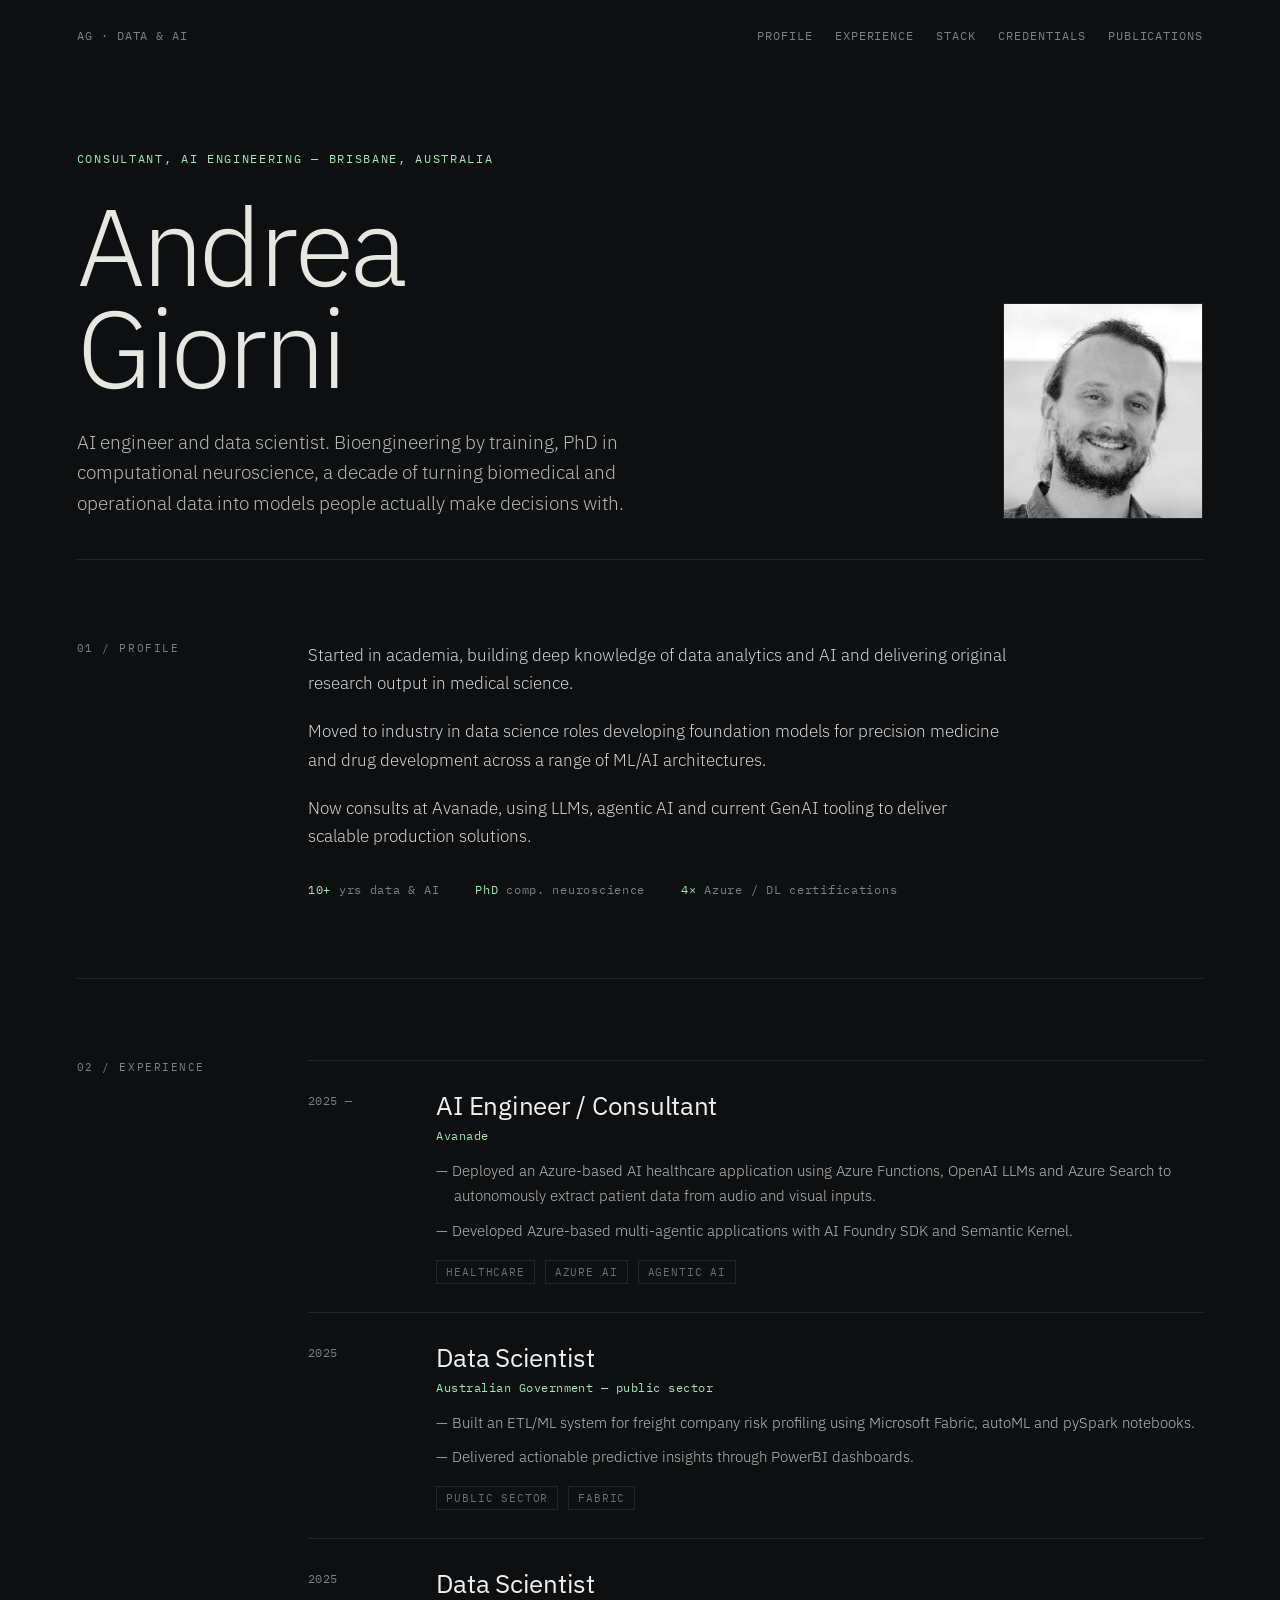
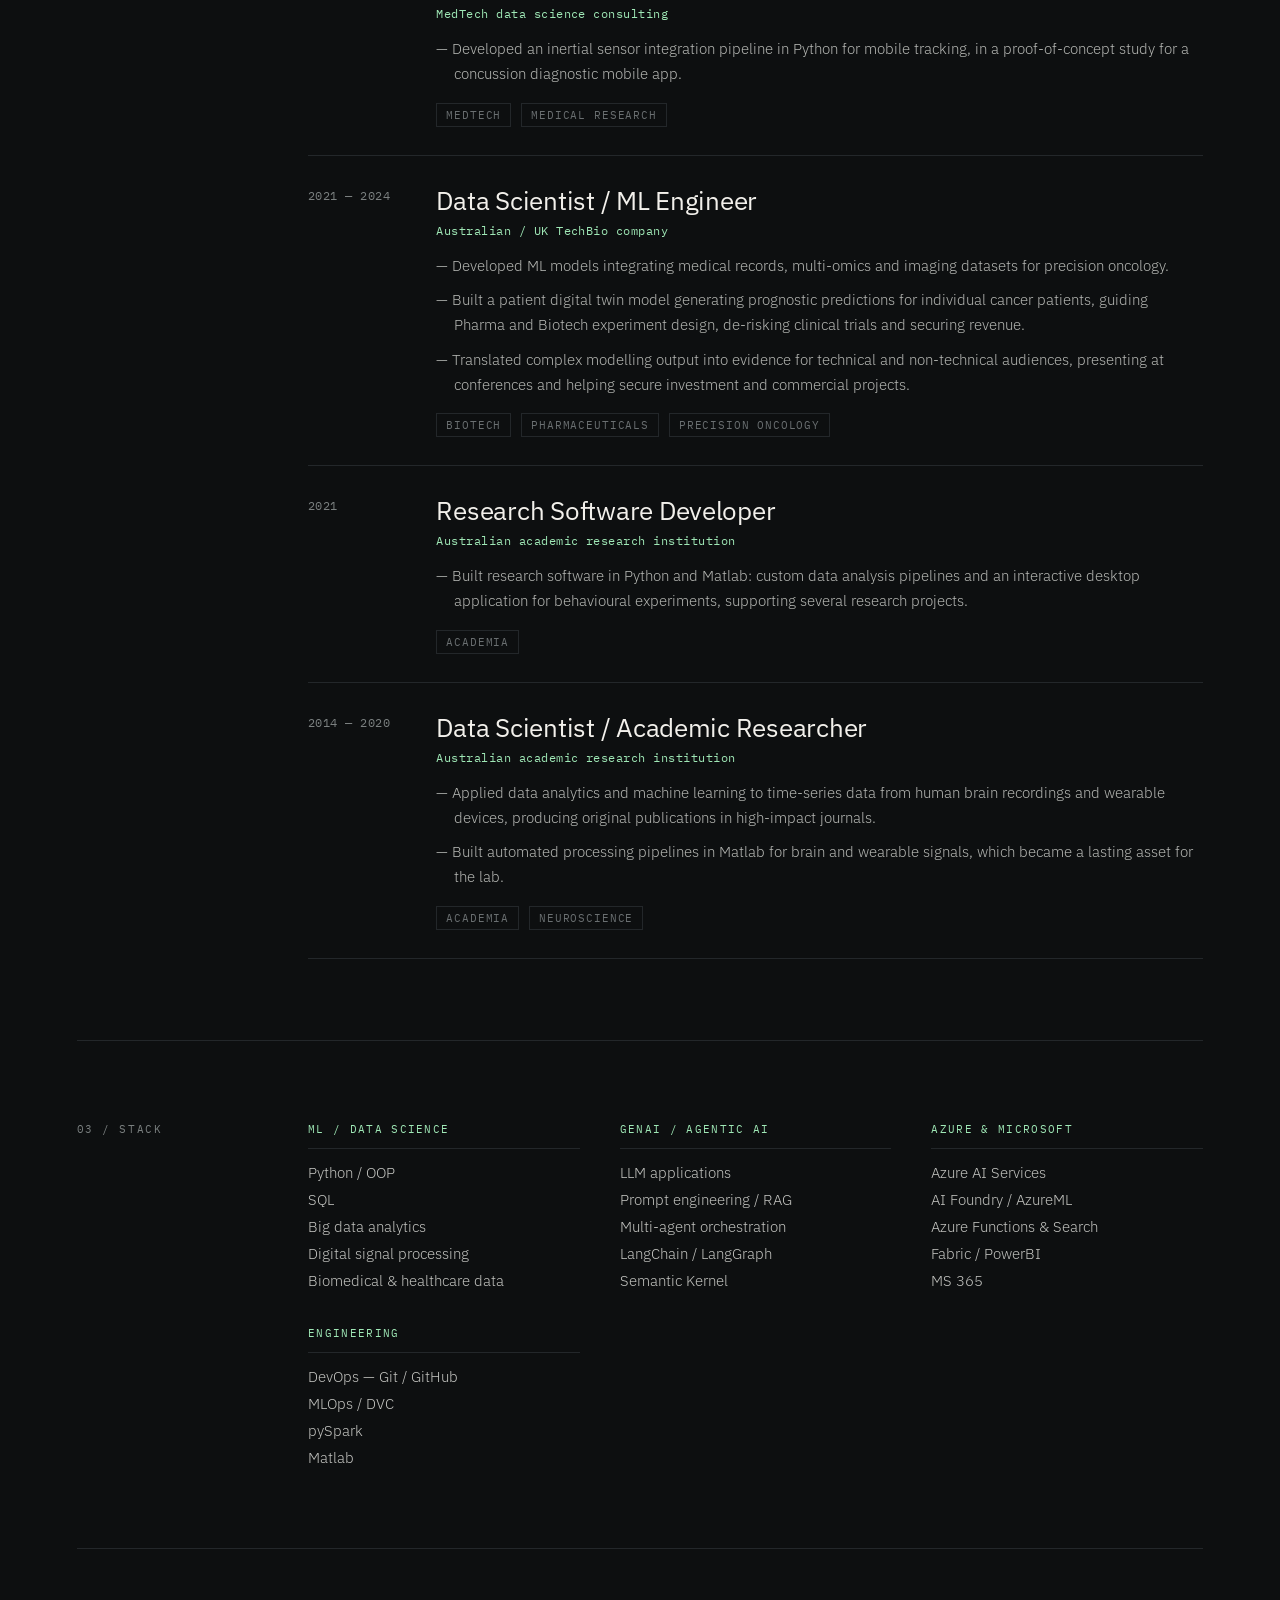
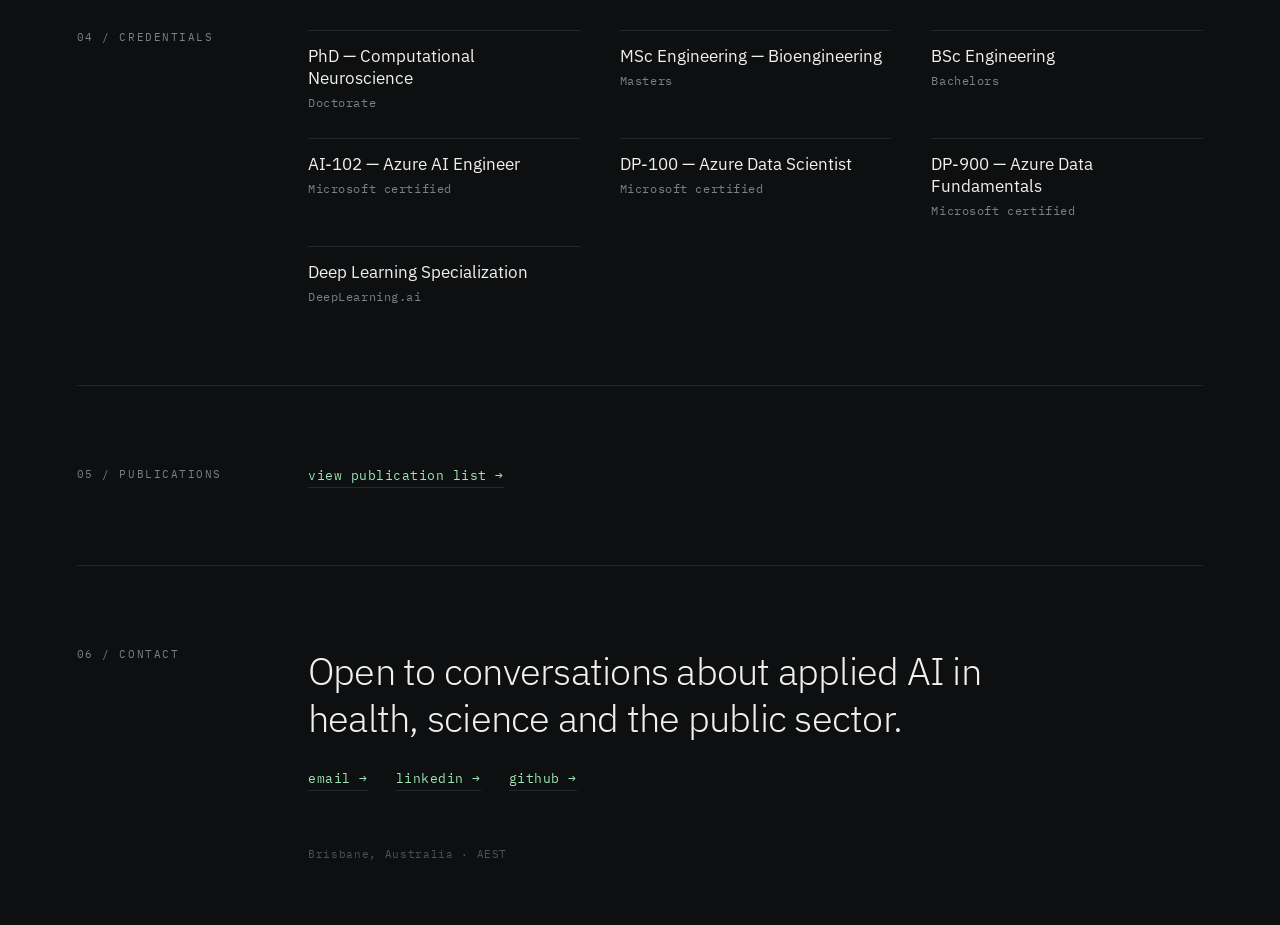
==== commit be4ba148: "Add dedicated publications section on homepage Co-authored-by: AGiorni <87459996+AGiorni@users.norep" ====
--- a/index.html
+++ b/index.html
@@ -19,7 +19,7 @@
         <a href="#experience">Experience</a>
         <a href="#stack">Stack</a>
         <a href="#credentials">Credentials</a>
-        <a href="publications.html">Publications</a>
+        <a href="#publications">Publications</a>
       </nav>
     </header>
 
@@ -230,15 +230,21 @@
       </div>
     </section>
 
+    <section id="publications" class="section">
+      <div class="section-label">05 / Publications</div>
+      <div class="publications-body">
+        <a href="publications.html">view publication list →</a>
+      </div>
+    </section>
+
     <footer class="site-footer">
-      <div class="section-label">05 / Contact</div>
+      <div class="section-label">06 / Contact</div>
       <div>
         <p class="footer-lead">Open to conversations about applied AI in health, science and the public sector.</p>
         <div class="footer-links">
-          <a href="mailto:hello@example.com">email →</a>
-          <a href="#">linkedin →</a>
-          <a href="#">github →</a>
-          <a href="publications.html">publications →</a>
+          <a href="mailto:andrea.giorni010@gmail.com">email →</a>
+          <a href="https://www.linkedin.com/in/andrea-giorni-62a70850">linkedin →</a>
+          <a href="https://github.com/AGiorni">github →</a>
         </div>
         <div class="footer-location">Brisbane, Australia · AEST</div>
       </div>
--- a/styles.css
+++ b/styles.css
@@ -343,6 +343,19 @@
   letter-spacing: 0.05em;
 }
 
+/* ---- publications ---- */
+
+.publications-body {
+  font-family: 'IBM Plex Mono', monospace;
+  font-size: 13px;
+  letter-spacing: 0.04em;
+}
+
+.publications-body a {
+  border-bottom: 1px solid #23272a;
+  padding-bottom: 3px;
+}
+
 /* ---- footer / contact ---- */
 
 .site-footer {
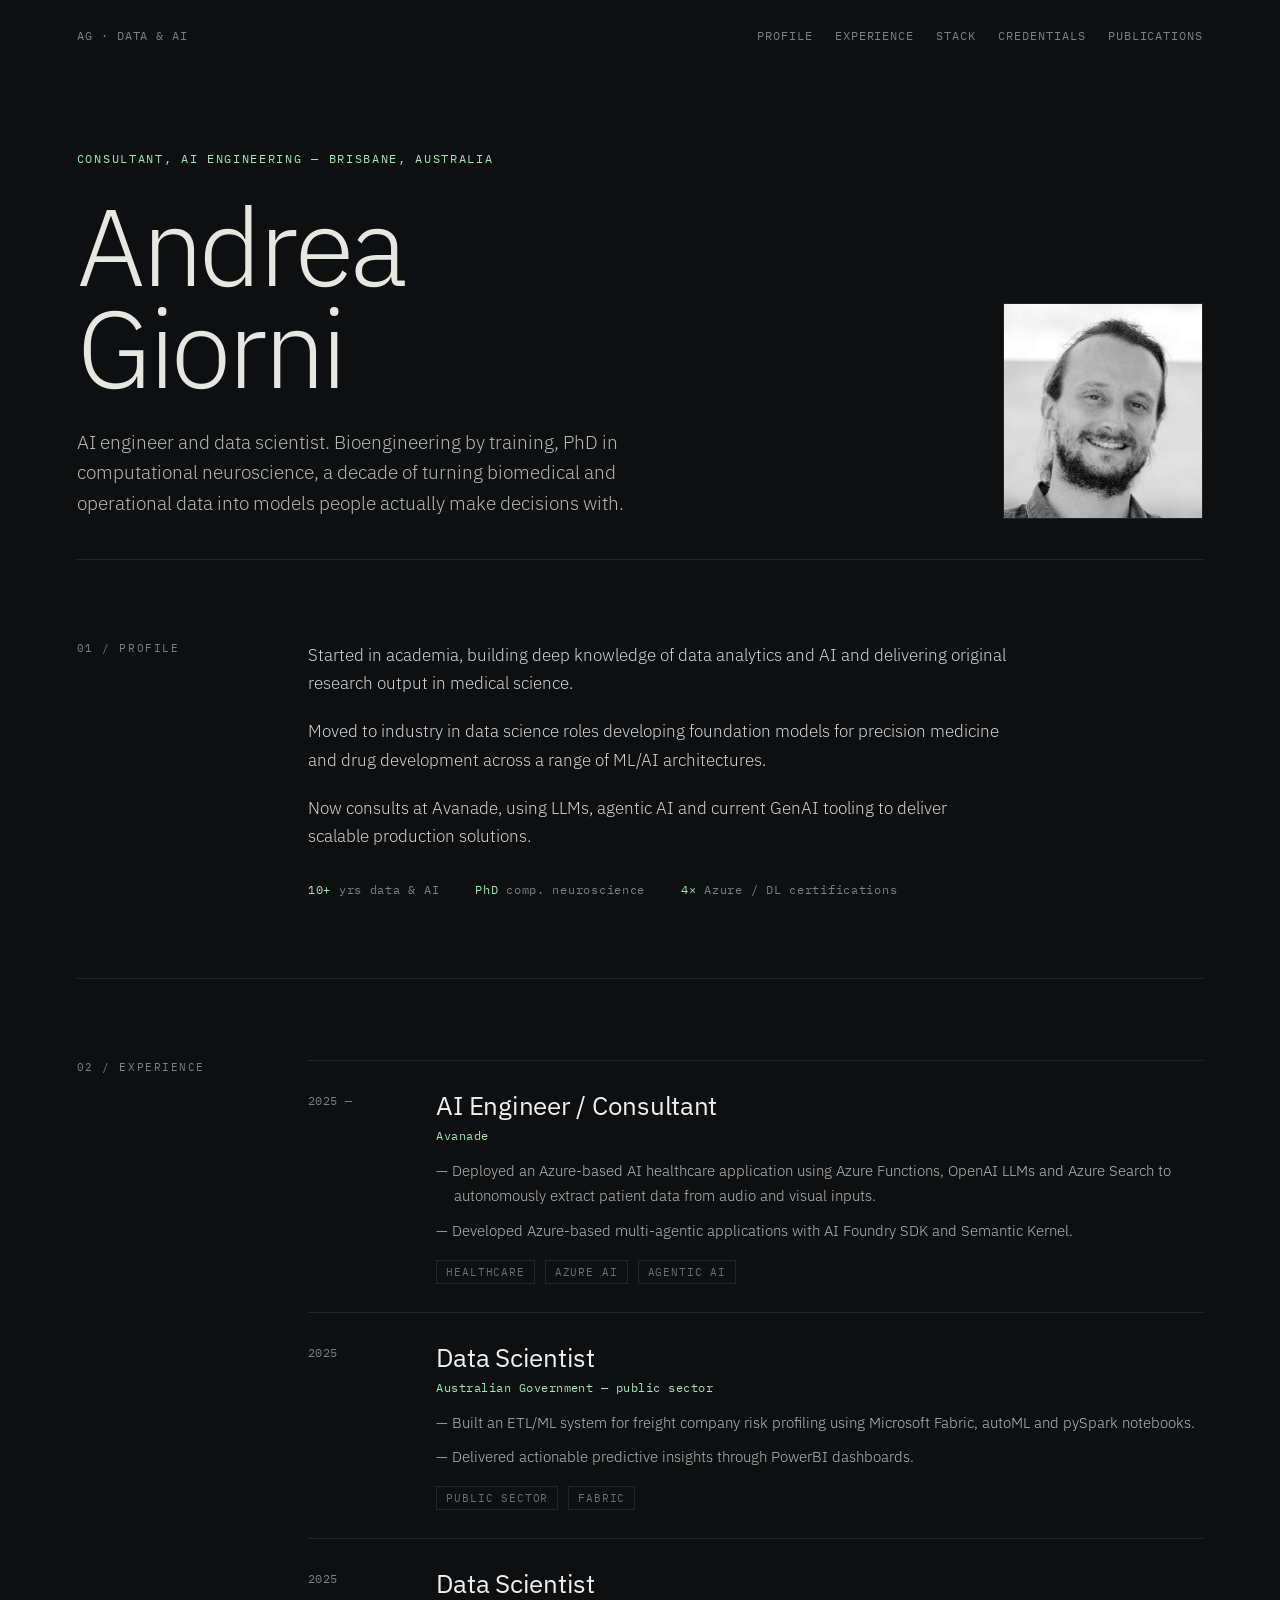
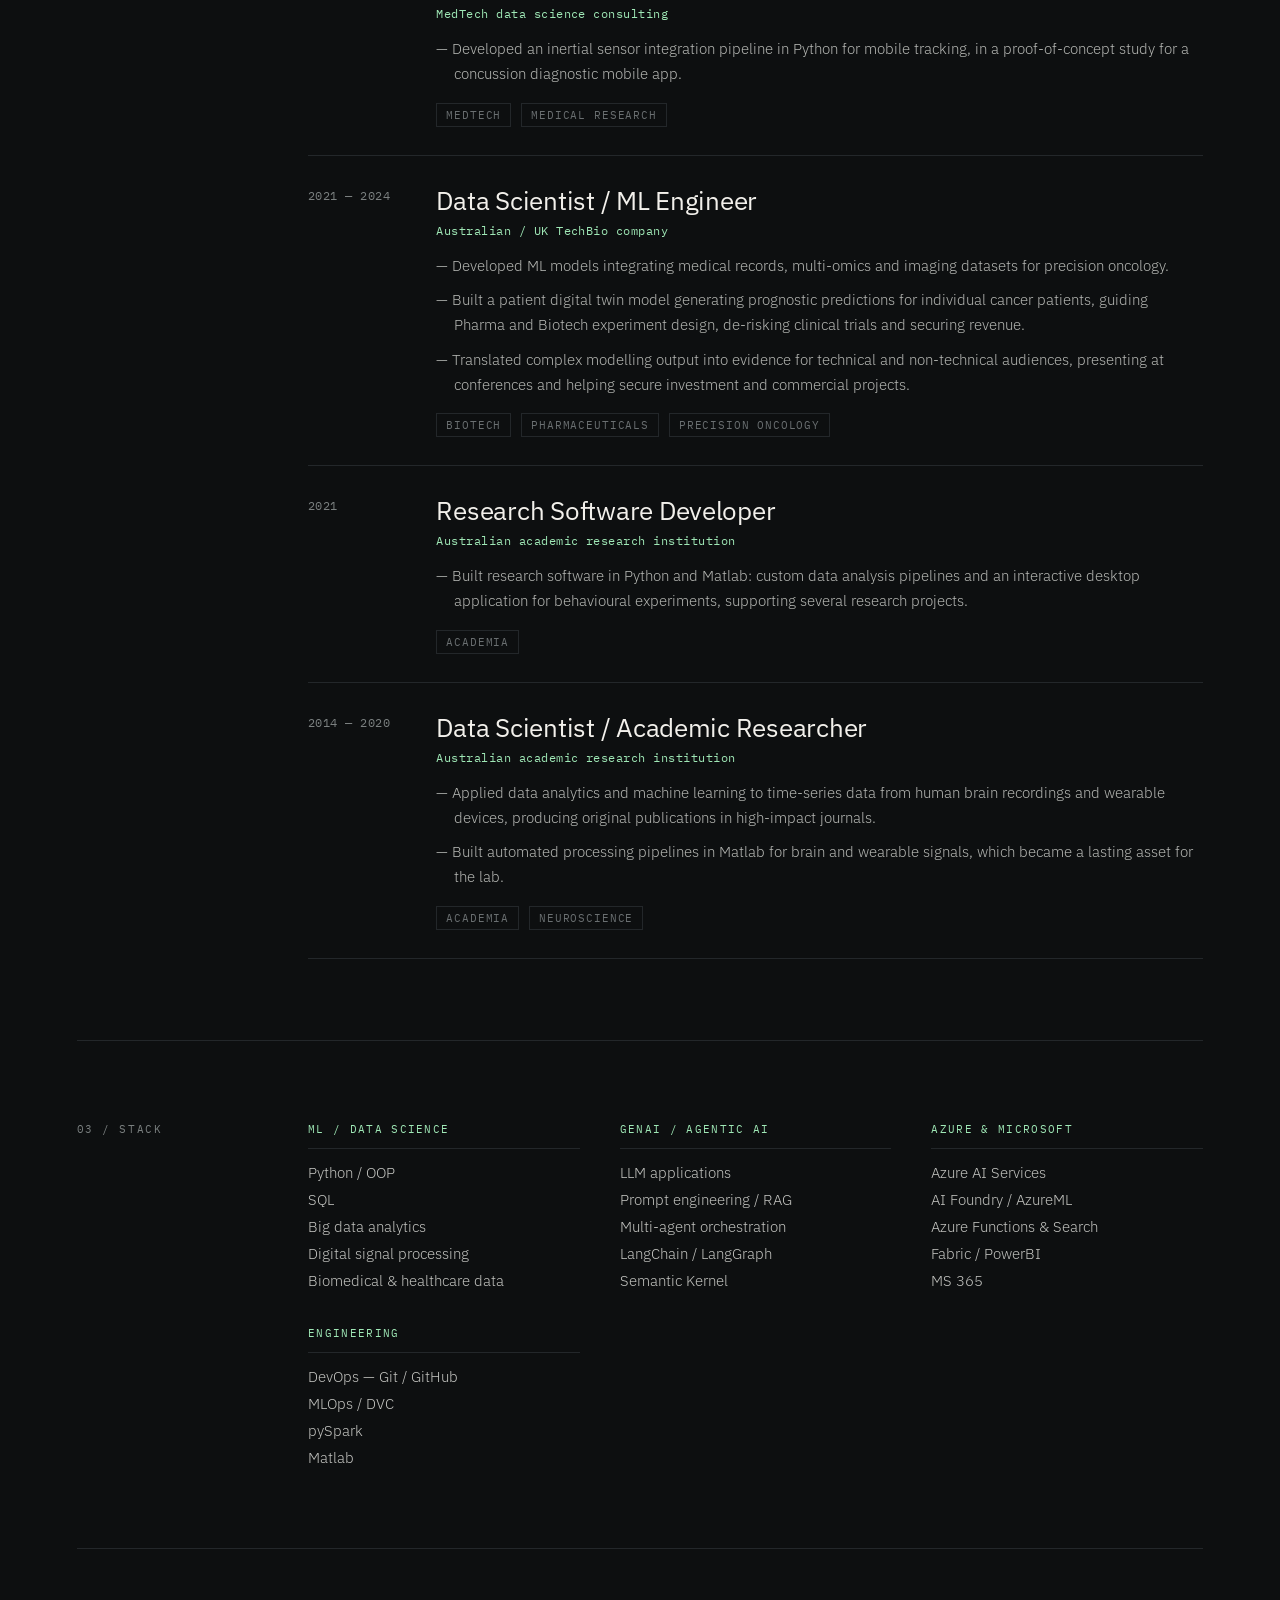
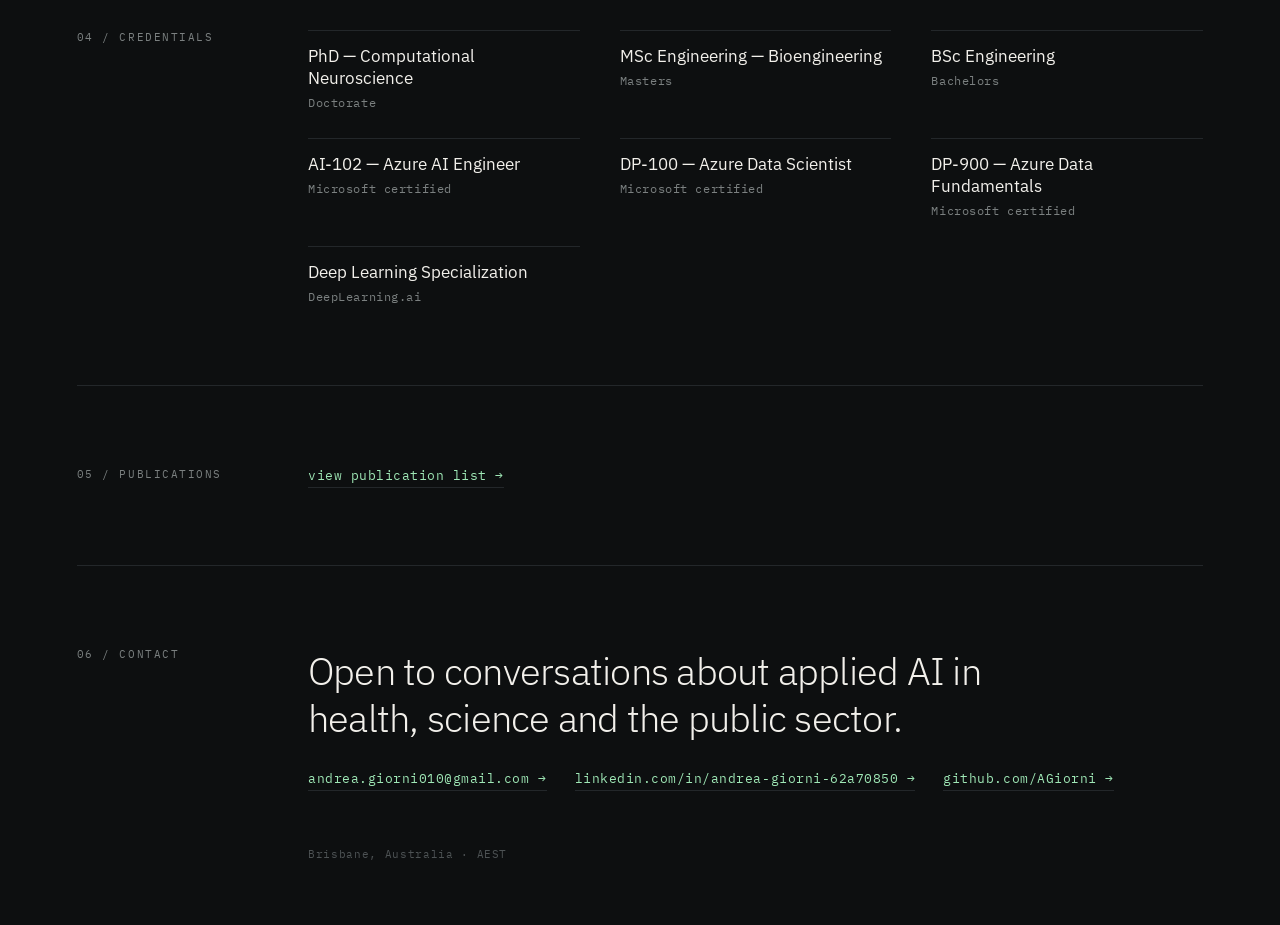
==== commit b747d9ef: "Show actual contact details in contact section Co-authored-by: AGiorni <87459996+AGiorni@users.norep" ====
--- a/index.html
+++ b/index.html
@@ -242,9 +242,9 @@
       <div>
         <p class="footer-lead">Open to conversations about applied AI in health, science and the public sector.</p>
         <div class="footer-links">
-          <a href="mailto:andrea.giorni010@gmail.com">email →</a>
-          <a href="https://www.linkedin.com/in/andrea-giorni-62a70850">linkedin →</a>
-          <a href="https://github.com/AGiorni">github →</a>
+          <a href="mailto:andrea.giorni010@gmail.com">andrea.giorni010@gmail.com →</a>
+          <a href="https://www.linkedin.com/in/andrea-giorni-62a70850">linkedin.com/in/andrea-giorni-62a70850 →</a>
+          <a href="https://github.com/AGiorni">github.com/AGiorni →</a>
         </div>
         <div class="footer-location">Brisbane, Australia · AEST</div>
       </div>
